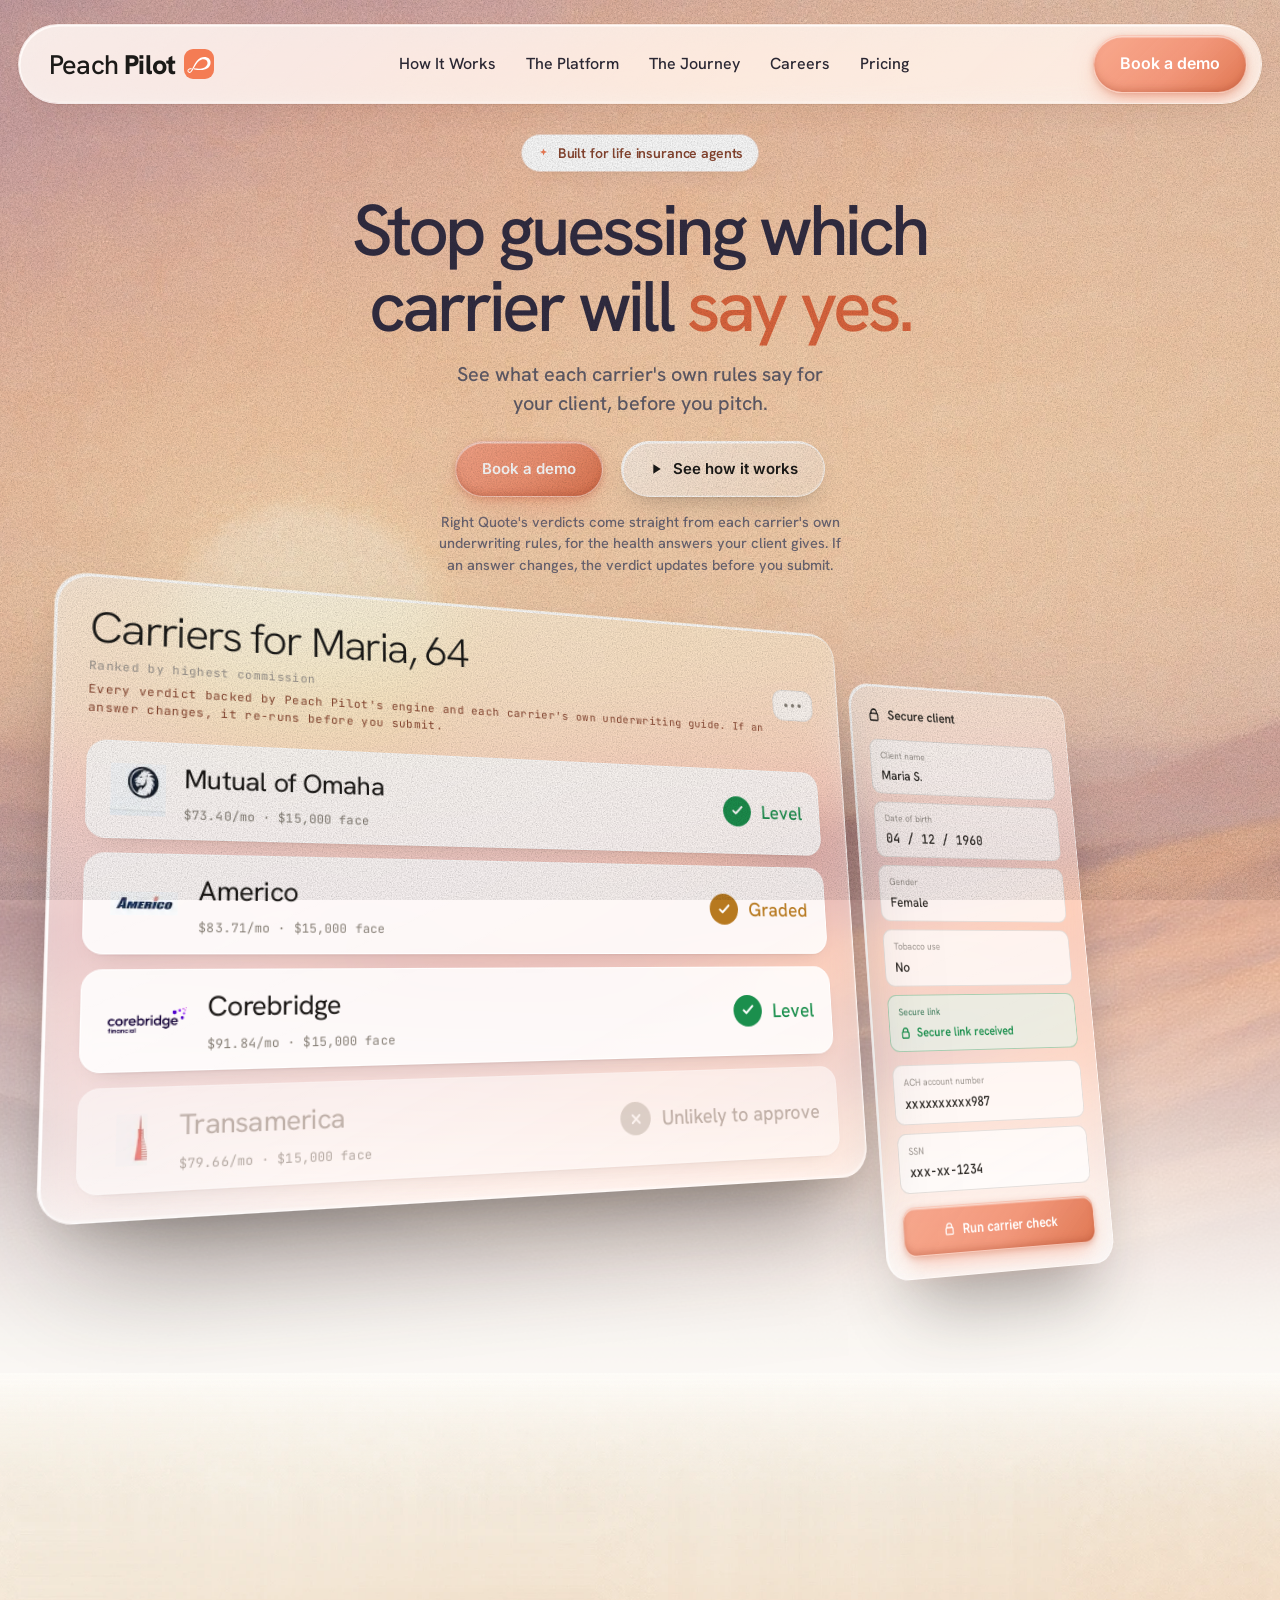
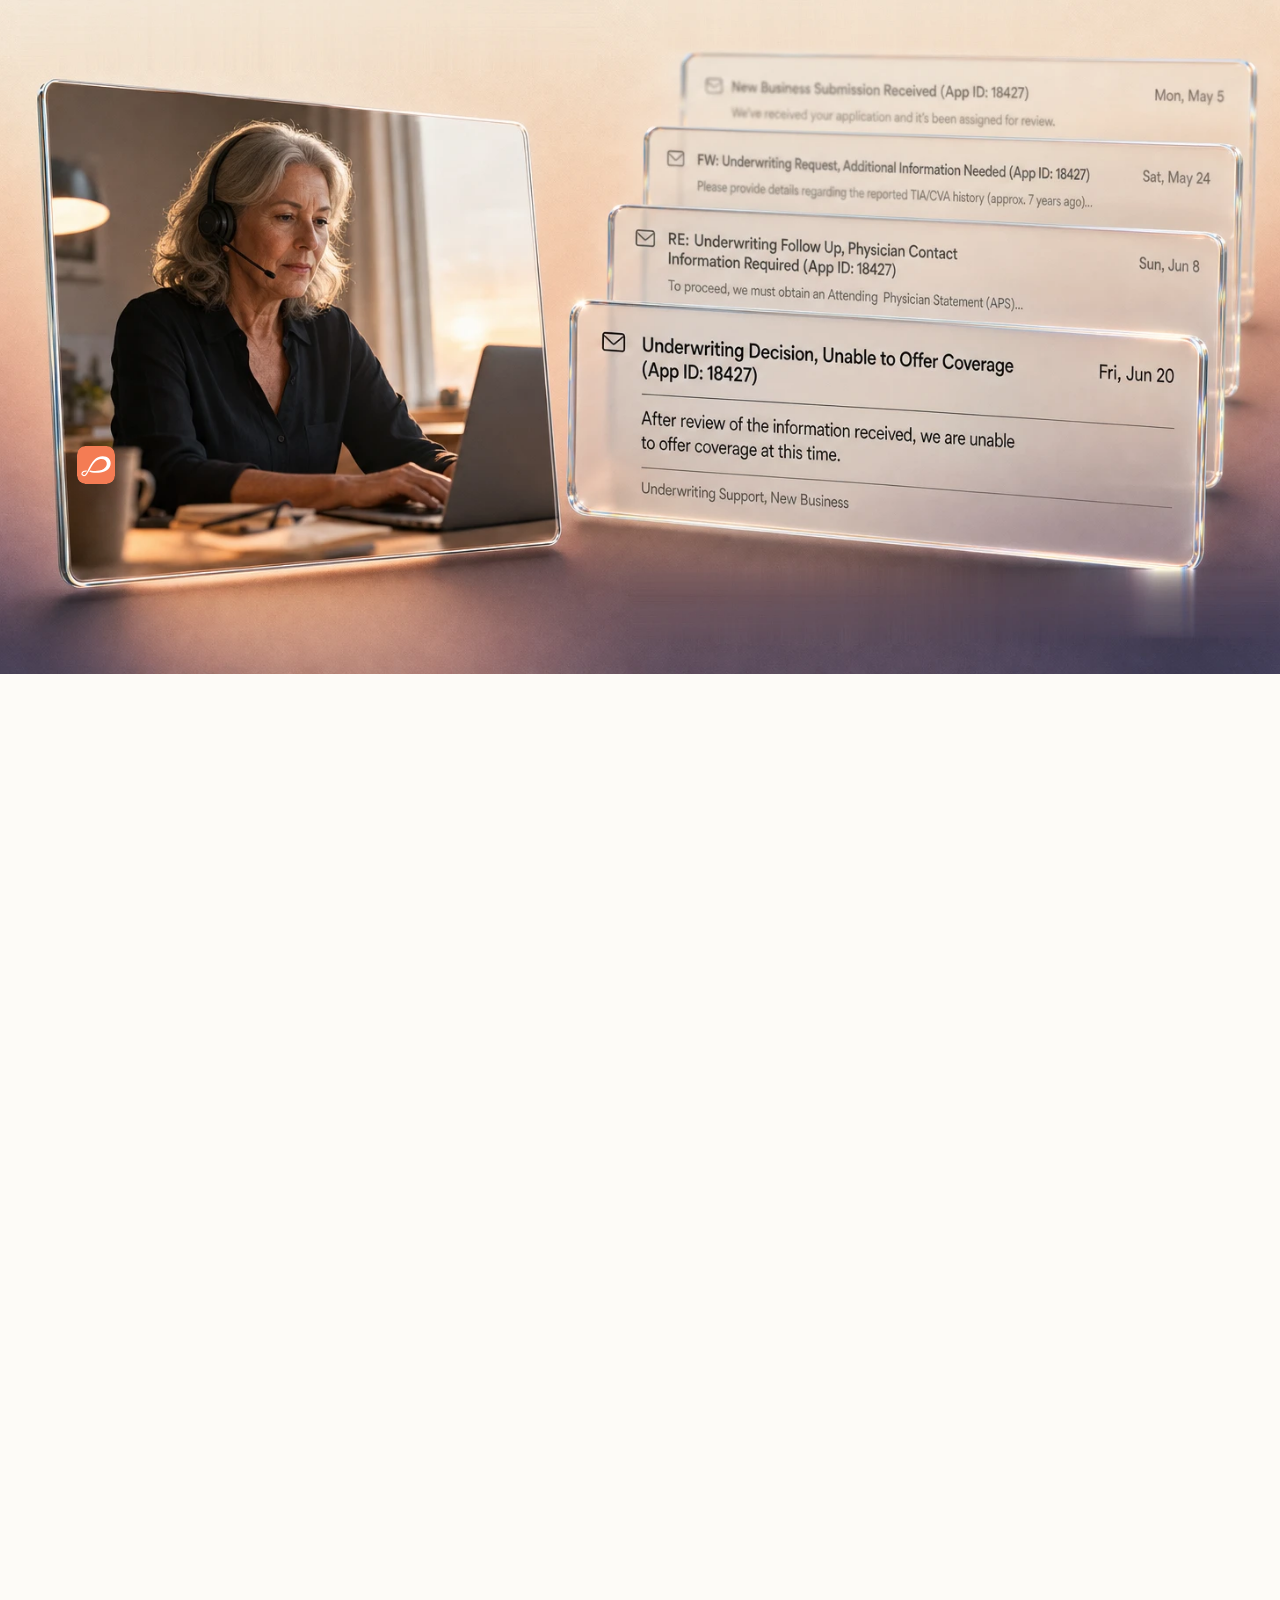
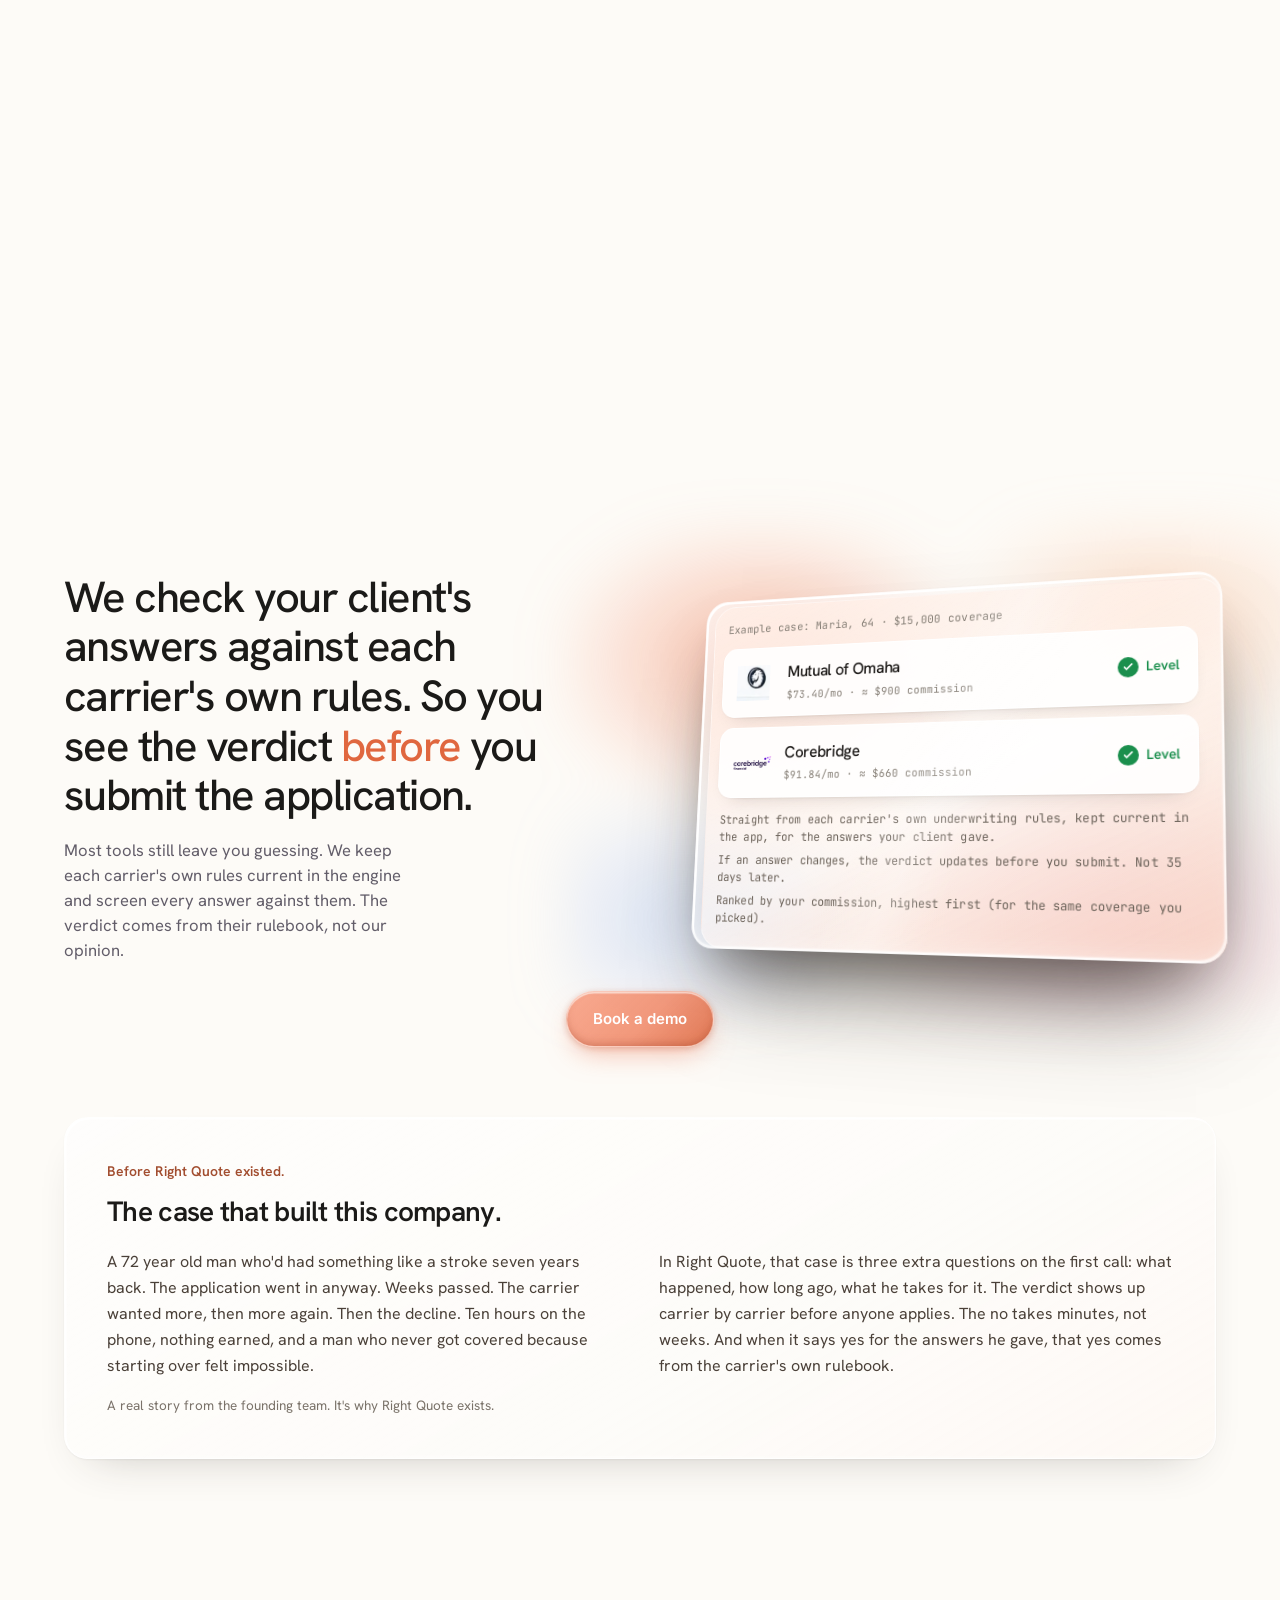
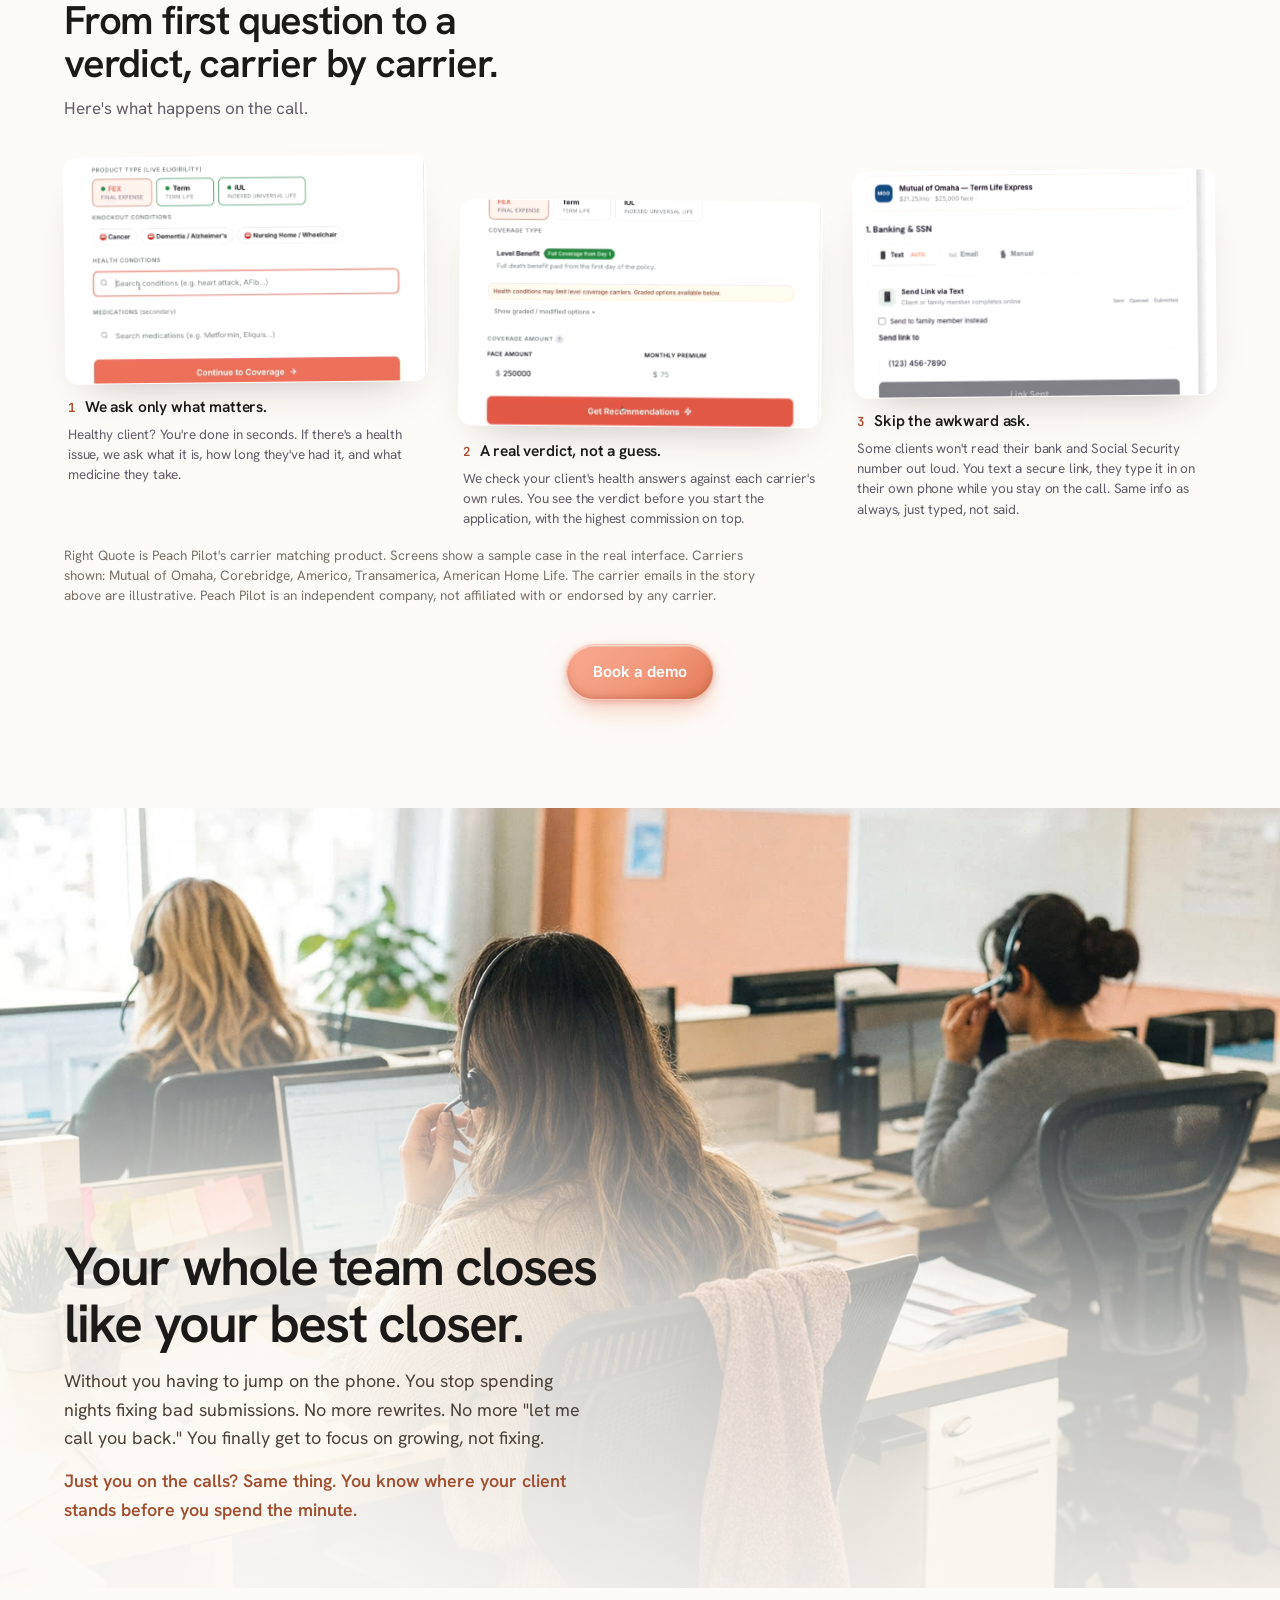
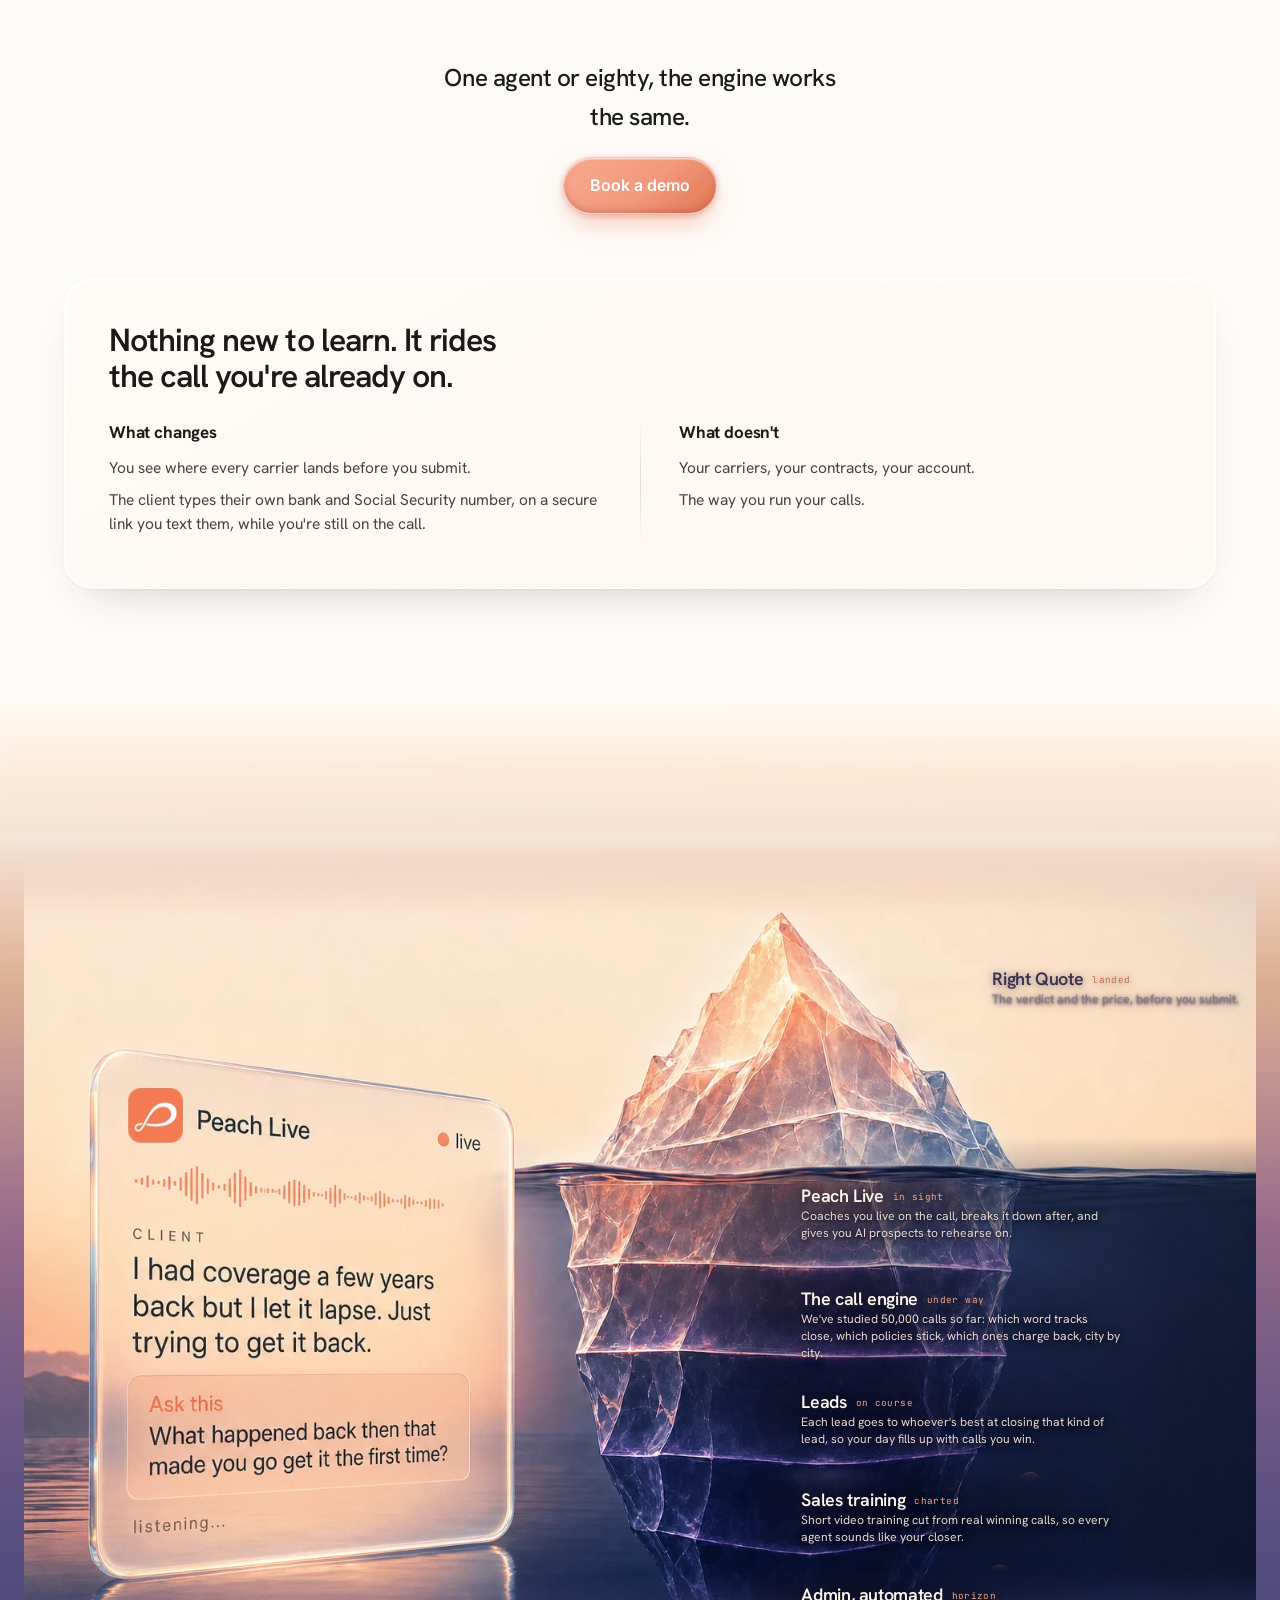
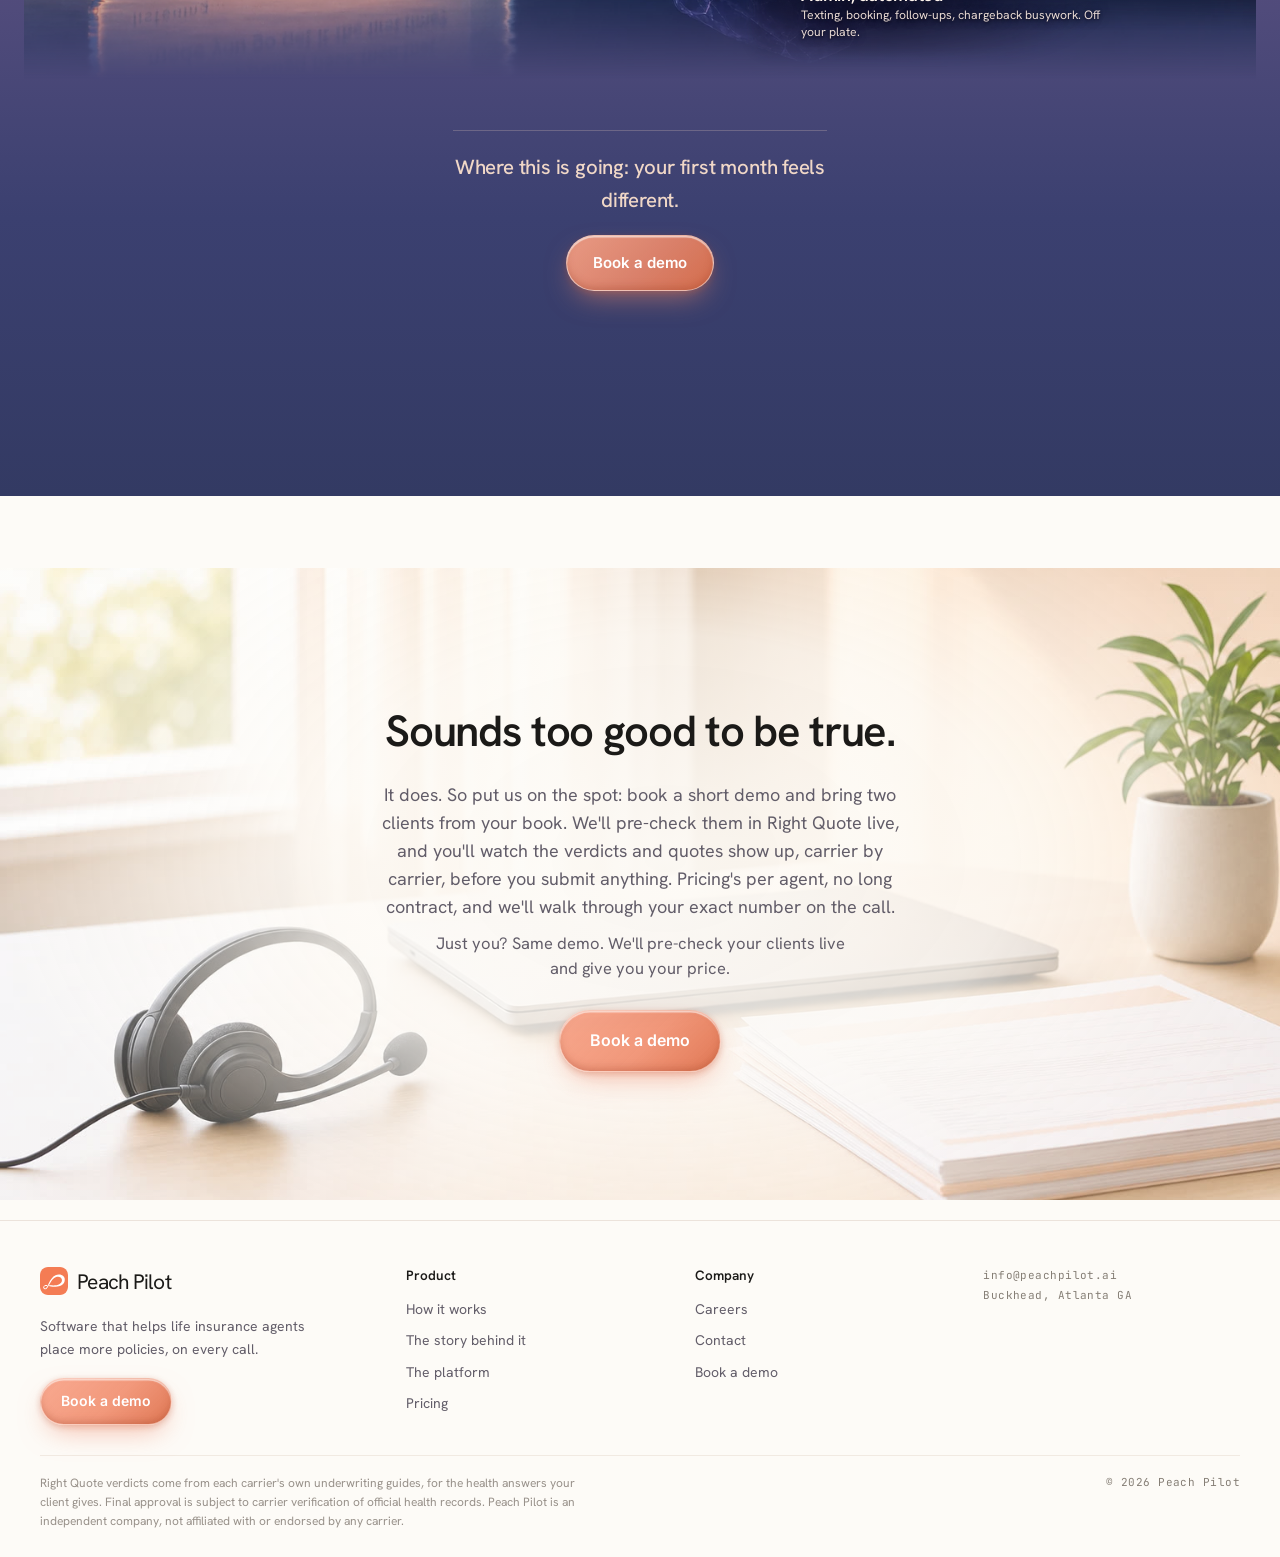
==== index.html @ 1e5b6ef4 "Peach Pilot landing page (current Astro rebuild build) for Mario review" ====
<!DOCTYPE html><html lang="en"><head><meta charset="utf-8"><meta name="viewport" content="width=device-width, initial-scale=1"><title>Peach Pilot — Stop guessing which carrier will say yes</title><meta name="description" content="Right Quote checks a client's health answers against each carrier's own underwriting rules, so agents see where they stand before they pitch. Built for final-expense agents."><link rel="canonical" href="https://peachpilot.ai/"><meta name="robots" content="index,follow"><meta property="og:type" content="website"><meta property="og:url" content="https://peachpilot.ai/"><meta property="og:title" content="Stop guessing which carrier will say yes."><meta property="og:description" content="See what each carrier's own rules say for your client, before you pitch."><meta property="og:image" content="https://peachpilot.ai/og.png"><meta name="twitter:card" content="summary_large_image"><link rel="icon" href="/favicon.svg"><link rel="apple-touch-icon" href="/favicon.svg"><link rel="preconnect" href="https://fonts.googleapis.com"><link rel="preconnect" href="https://fonts.gstatic.com" crossorigin><link href="https://fonts.googleapis.com/css2?family=Sora:wght@400;500;600;700;800&family=Inter:wght@400;500;600&family=Hanken+Grotesk:wght@400;500;600;700;800&family=JetBrains+Mono:wght@500;600&display=swap" rel="stylesheet"><script type="application/ld+json">{"@context":"https://schema.org","@graph":[{"@type":"Organization","name":"Peach Pilot","url":"https://peachpilot.ai/","logo":"https://peachpilot.ai/appicon.svg","address":{"@type":"PostalAddress","addressLocality":"Atlanta","addressRegion":"GA"}},{"@type":"WebSite","name":"Peach Pilot","url":"https://peachpilot.ai/"},{"@type":"SoftwareApplication","name":"Right Quote","applicationCategory":"BusinessApplication","operatingSystem":"Web","description":"Underwriting-aware quoting for life insurance agents."}]}</script><link rel="stylesheet" href="/_astro/Layout.Bxx2QyNI.css"><link rel="stylesheet" href="/_astro/rebuild.DeNZlUZ2.css"></head><body><svg width="0" height="0" style="position:absolute" aria-hidden="true" focusable="false"><filter id="ppliquid" x="-20%" y="-20%" width="140%" height="140%" color-interpolation-filters="sRGB"><feTurbulence type="fractalNoise" baseFrequency="0.009 0.013" numOctaves="2" seed="7" result="n"></feTurbulence><feGaussianBlur in="n" stdDeviation="1.1" result="ns"></feGaussianBlur><feDisplacementMap in="SourceGraphic" in2="ns" scale="13" xChannelSelector="R" yChannelSelector="G"></feDisplacementMap></filter></svg><div aria-hidden="true" style="position:fixed;inset:0;z-index:-3;background:linear-gradient(180deg,#fbeee3 0%,#fdfbf7 60%)"></div><div aria-hidden="true" style="position:absolute;top:0;left:0;right:0;height:1440px;z-index:-2;overflow:hidden;pointer-events:none;background-color:#f3d5c1;background-image:url('/hero-plate.jpg?v=2');background-size:cover;background-position:center 28%;background-repeat:no-repeat;-webkit-mask-image:linear-gradient(180deg,#000 0%,#000 52%,rgba(0,0,0,.92) 66%,rgba(0,0,0,.6) 80%,rgba(0,0,0,.25) 92%,transparent 100%);mask-image:linear-gradient(180deg,#000 0%,#000 52%,rgba(0,0,0,.92) 66%,rgba(0,0,0,.6) 80%,rgba(0,0,0,.25) 92%,transparent 100%)"><span style="position:absolute;left:0;right:0;bottom:0;height:620px;background:linear-gradient(180deg, rgba(253,251,247,0) 0%, rgba(253,251,247,.12) 26%, rgba(253,251,247,.34) 48%, rgba(253,251,247,.6) 68%, rgba(253,251,247,.85) 85%, #fdfbf7 100%)"></span></div><svg id="ppGrain" aria-hidden="true" focusable="false" style="position:fixed;inset:0;z-index:40;width:100%;height:100%;pointer-events:none;opacity:.6;mix-blend-mode:multiply"><filter id="ppgrainf" x="0" y="0" width="100%" height="100%"><feTurbulence type="fractalNoise" baseFrequency="0.8" numOctaves="2" stitchTiles="stitch" seed="4" result="n"></feTurbulence><feColorMatrix in="n" type="saturate" values="0"></feColorMatrix></filter><rect width="100%" height="100%" filter="url(#ppgrainf)"></rect></svg><nav class="pp-nav" aria-label="Primary" style="position:sticky;top:24px;z-index:60;margin:24px auto 0;max-width:1320px;padding:0 18px"><div style="display:grid;grid-template-columns:auto 1fr auto;gap:18px;align-items:center;height:80px;padding:0 14px 0 30px;border-radius:44px;background:linear-gradient(135deg, rgba(255,255,255,.42), rgba(255,255,255,.16) 55%, rgba(255,244,236,.26));backdrop-filter:blur(26px) saturate(1.5) brightness(1.04);-webkit-backdrop-filter:blur(26px) saturate(1.5);border:1px solid rgba(255,255,255,.65);box-shadow:inset 1.5px 1.5px 0 rgba(255,255,255,.95), inset -1px -2px 1px rgba(255,255,255,.25), inset 0 -10px 22px -16px rgba(255,255,255,.5), 0 0 0 1px rgba(120,72,46,.06), 0 1px 2px rgba(27,26,24,.04), 0 16px 34px -20px rgba(120,72,46,.18)"><a href="#top" aria-label="Peach Pilot home" style="display:inline-flex;align-items:center;gap:9px;justify-self:start"><span style="font-family:'Hanken Grotesk',sans-serif;font-size:27px;letter-spacing:-.03em;color:#1B1A18;line-height:1;white-space:nowrap"><span style="font-weight:500">Peach </span><span style="font-weight:800">Pilot</span></span><img src="/appicon.svg" alt="" aria-hidden="true" width="30" height="30" style="display:block;flex-shrink:0;border-radius:9px"></a><div style="display:flex;gap:30px;justify-self:center;flex-wrap:wrap;justify-content:center"><a class="pp-navlink" href="#works" style="font-size:16px;color:#2A2733;font-weight:500;white-space:nowrap">How It Works</a><a class="pp-navlink" href="#secure" style="font-size:16px;color:#2A2733;font-weight:500;white-space:nowrap">The Platform</a><a class="pp-navlink" href="#how" style="font-size:16px;color:#2A2733;font-weight:500;white-space:nowrap">The Journey</a><a class="pp-navlink" href="#demo" style="font-size:16px;color:#2A2733;font-weight:500;white-space:nowrap">Careers</a><a class="pp-navlink" href="#pricing" style="font-size:16px;color:#2A2733;font-weight:500;white-space:nowrap">Pricing</a></div><div style="justify-self:end"><a href="#demo" class="glass-btn glass-btn--peach" style="font-size:16px;white-space:nowrap">Book a demo</a></div></div></nav><main id="top"><section style="max-width:1200px;margin:0 auto;padding:30px 24px 30px"><div style="text-align:center;max-width:960px;margin:0 auto;position:relative;z-index:3"><span style="display:inline-flex;align-items:center;gap:8px;font-family:'Hanken Grotesk',sans-serif;font-size:14px;font-weight:600;letter-spacing:-.01em;color:#8A4630;background:#fff;border:1px solid #F3D9CB;padding:7px 15px;border-radius:999px;box-shadow:0 1px 2px rgba(27,26,24,.05), 0 10px 28px -16px rgba(27,26,24,.18)"><svg viewBox="0 0 24 24" width="13" height="13" fill="#F47C54"><path d="M12 3l1.8 4.6L18.5 9.4 13.8 11 12 15.6 10.2 11 5.5 9.4 10.2 7.6z"></path></svg>Built for life insurance agents</span><h1 style="font-family:'Hanken Grotesk',sans-serif;font-weight:500;font-size:clamp(44px,5.6vw,92px);letter-spacing:-.055em;line-height:1.06;margin:20px auto 0;max-width:900px;color:#322D42;text-wrap:balance">Stop guessing which carrier will <span style="color:#E0673F">say yes.</span></h1><p style="margin:16px auto 0;font-size:clamp(19px,1.55vw,23px);line-height:1.42;color:#625D69;font-weight:500;max-width:36ch">See what each carrier's own rules say for your client, before you pitch.</p><div style="display:flex;gap:18px;margin-top:24px;flex-wrap:wrap;justify-content:center"><a href="#demo" class="glass-btn glass-btn--peach">Book a demo</a><button type="button" id="ppHowBtn" class="glass-btn"><svg viewBox="0 0 24 24" width="16" height="16"><path d="M8 5v14l11-7z" fill="currentColor"></path></svg>See how it works</button></div><p style="margin:14px auto 0;font-size:14.5px;line-height:1.5;color:#6E6875;font-weight:500;max-width:52ch">Right Quote's verdicts come straight from each carrier's own underwriting rules, for the health answers your client gives. If an answer changes, the verdict updates before you submit.</p></div><div id="ppStage" style="position:relative;width:min(1120px,97vw);margin:28px auto 0;perspective:1250px;perspective-origin:38% 38%"><div id="ppTilt" style="position:relative;display:flex;align-items:flex-start;gap:26px;transform-style:preserve-3d;transform:rotateX(9deg) rotateY(17deg) rotate(-1.5deg);transform-origin:center center;will-change:transform"><div id="carriers" aria-label="Carrier results" style="position:relative;z-index:3;flex:1 1 640px;min-width:0;transform-style:preserve-3d;padding:30px 30px 22px;border-radius:30px;background:linear-gradient(155deg, rgba(255,255,255,.58), rgba(255,255,255,.3) 60%, rgba(255,247,242,.4));backdrop-filter:blur(24px) saturate(1.5) brightness(1.05);-webkit-backdrop-filter:blur(24px) saturate(1.5);border:1px solid rgba(255,255,255,.7);box-shadow:inset 2px 2px 0 rgba(255,255,255,.95), inset -1px -2px 1px rgba(255,255,255,.3), inset 0 -16px 30px -20px rgba(255,255,255,.6), 0 60px 100px -36px rgba(48,42,36,.5), 0 20px 44px -24px rgba(48,42,36,.3)"><div style="display:flex;align-items:center;justify-content:space-between;gap:12px;margin-bottom:20px"><div style="min-width:0"><span style="display:block;font-family:'Hanken Grotesk',sans-serif;font-weight:300;font-size:clamp(28px,3.2vw,42px);line-height:1;color:#1B1A18;letter-spacing:-.04em">Carriers for Maria, 64</span><span style="display:block;margin-top:7px;font-family:'JetBrains Mono',monospace;font-size:11px;letter-spacing:.03em;color:#9b948e">Ranked by highest commission</span><span style="display:block;margin-top:4px;font-family:'JetBrains Mono',monospace;font-size:11px;letter-spacing:.03em;color:#8A4630">Every verdict backed by Peach Pilot's engine and each carrier's own underwriting guide. If an answer changes, it re-runs before you submit.</span></div><div style="position:relative;flex-shrink:0"><button type="button" id="ppDotBtn" aria-label="See it in action" style="display:inline-flex;align-items:center;justify-content:center;gap:4px;width:48px;height:34px;border-radius:12px;cursor:pointer;background:rgba(255,255,255,.8);border:1px solid rgba(224,218,214,.85);color:#857E75"><span style="width:4px;height:4px;border-radius:50%;background:currentColor"></span><span style="width:4px;height:4px;border-radius:50%;background:currentColor"></span><span style="width:4px;height:4px;border-radius:50%;background:currentColor"></span></button><div id="ppTip" role="tooltip" style="position:absolute;bottom:calc(100% + 12px);right:0;z-index:20;white-space:nowrap;font-size:12.5px;font-weight:600;color:#fff;background:#1B1A18;padding:8px 12px;border-radius:9px;box-shadow:0 10px 22px -8px rgba(27,26,24,.5);transition:opacity .16s ease, transform .16s ease;pointer-events:none;opacity:0;transform:translateY(5px)"><span style="display:inline-flex;align-items:center;gap:7px"><svg viewBox="0 0 24 24" width="13" height="13" fill="#F79068"><path d="M8 5v14l11-7z"></path></svg>See it in action</span><span style="position:absolute;top:100%;right:18px;width:9px;height:9px;background:#1B1A18;transform:translateY(-50%) rotate(45deg)"></span></div></div></div><div style="display:flex;flex-direction:column;gap:13px;transform-style:preserve-3d"><div style="display:grid;grid-template-columns:auto 1fr auto;align-items:center;gap:16px;padding:13px 20px;min-height:78px;border-radius:18px;background:rgba(255,255,255,.86);border:1px solid rgba(255,255,255,.9);box-shadow:0 1px 2px rgba(32,28,24,.05), 0 10px 24px -18px rgba(32,28,24,.3);opacity:1"><span style="width:48px;height:48px;display:flex;align-items:center;justify-content:center;flex-shrink:0"><img src="moo-logo.png" alt="Mutual of Omaha" width="48" height="48" style="display:block;width:48px;height:48px;object-fit:contain"></span><div style="min-width:0"><span style="display:block;font-family:'Hanken Grotesk',sans-serif;font-weight:400;font-size:clamp(18px,2vw,25px);letter-spacing:-.03em;color:#1a1715;white-space:nowrap;overflow:hidden;text-overflow:ellipsis">Mutual of Omaha</span><span style="display:block;margin-top:4px;font-family:'JetBrains Mono',monospace;font-size:11.5px;color:#857E75;letter-spacing:.01em">$73.40/mo &middot; $15,000 face</span></div><span style="display:inline-flex;align-items:center;gap:12px;font-weight:500;font-size:clamp(15px,1.6vw,20px);white-space:nowrap;color:#1B8F4D"><span style="width:32px;height:32px;border-radius:50%;display:inline-flex;align-items:center;justify-content:center;flex-shrink:0;background:#1B8F4D"><svg viewBox="0 0 24 24" width="17" height="17" fill="none" stroke="#fff" stroke-width="3" stroke-linecap="round" stroke-linejoin="round"><path d="M5 12l4 4 10-10"></path></svg></span>Level</span></div><div style="display:grid;grid-template-columns:auto 1fr auto;align-items:center;gap:16px;padding:13px 20px;min-height:78px;border-radius:18px;background:rgba(255,255,255,.86);border:1px solid rgba(255,255,255,.9);box-shadow:0 1px 2px rgba(32,28,24,.05), 0 10px 24px -18px rgba(32,28,24,.3);opacity:1"><span style="display:flex;align-items:center;justify-content:center;flex-shrink:0;min-width:48px;padding:0 2px"><img src="americo-logo.png" alt="Americo" style="display:block;height:21px;width:auto"></span><div style="min-width:0"><span style="display:block;font-family:'Hanken Grotesk',sans-serif;font-weight:400;font-size:clamp(18px,2vw,25px);letter-spacing:-.03em;color:#1a1715;white-space:nowrap;overflow:hidden;text-overflow:ellipsis">Americo</span><span style="display:block;margin-top:4px;font-family:'JetBrains Mono',monospace;font-size:11.5px;color:#857E75;letter-spacing:.01em">$83.71/mo &middot; $15,000 face</span></div><span style="display:inline-flex;align-items:center;gap:12px;font-weight:500;font-size:clamp(15px,1.6vw,20px);white-space:nowrap;color:#B7791F"><span style="width:32px;height:32px;border-radius:50%;display:inline-flex;align-items:center;justify-content:center;flex-shrink:0;background:#B7791F"><svg viewBox="0 0 24 24" width="17" height="17" fill="none" stroke="#fff" stroke-width="3" stroke-linecap="round" stroke-linejoin="round"><path d="M5 12l4 4 10-10"></path></svg></span>Graded</span></div><div style="display:grid;grid-template-columns:auto 1fr auto;align-items:center;gap:16px;padding:13px 20px;min-height:78px;border-radius:18px;background:rgba(255,255,255,.86);border:1px solid rgba(255,255,255,.9);box-shadow:0 1px 2px rgba(32,28,24,.05), 0 10px 24px -18px rgba(32,28,24,.3);opacity:1"><span style="display:flex;align-items:center;justify-content:center;flex-shrink:0;min-width:48px;padding:0 2px"><img src="corebridge-logo.png" alt="Corebridge" style="display:block;height:22px;width:auto"></span><div style="min-width:0"><span style="display:block;font-family:'Hanken Grotesk',sans-serif;font-weight:400;font-size:clamp(18px,2vw,25px);letter-spacing:-.03em;color:#1a1715;white-space:nowrap;overflow:hidden;text-overflow:ellipsis">Corebridge</span><span style="display:block;margin-top:4px;font-family:'JetBrains Mono',monospace;font-size:11.5px;color:#857E75;letter-spacing:.01em">$91.84/mo &middot; $15,000 face</span></div><span style="display:inline-flex;align-items:center;gap:12px;font-weight:500;font-size:clamp(15px,1.6vw,20px);white-space:nowrap;color:#1B8F4D"><span style="width:32px;height:32px;border-radius:50%;display:inline-flex;align-items:center;justify-content:center;flex-shrink:0;background:#1B8F4D"><svg viewBox="0 0 24 24" width="17" height="17" fill="none" stroke="#fff" stroke-width="3" stroke-linecap="round" stroke-linejoin="round"><path d="M5 12l4 4 10-10"></path></svg></span>Level</span></div><div style="display:grid;grid-template-columns:auto 1fr auto;align-items:center;gap:16px;padding:13px 20px;min-height:78px;border-radius:18px;background:rgba(255,255,255,.86);border:1px solid rgba(255,255,255,.9);box-shadow:0 1px 2px rgba(32,28,24,.05), 0 10px 24px -18px rgba(32,28,24,.3);opacity:.6"><span style="width:48px;height:48px;display:flex;align-items:center;justify-content:center;flex-shrink:0"><img src="transamerica-logo.png" alt="Transamerica" style="display:block;height:44px;width:auto"></span><div style="min-width:0"><span style="display:block;font-family:'Hanken Grotesk',sans-serif;font-weight:400;font-size:clamp(18px,2vw,25px);letter-spacing:-.03em;color:#9A8F86;white-space:nowrap;overflow:hidden;text-overflow:ellipsis">Transamerica</span><span style="display:block;margin-top:4px;font-family:'JetBrains Mono',monospace;font-size:11.5px;color:#857E75;letter-spacing:.01em">$79.66/mo &middot; $15,000 face</span></div><span style="display:inline-flex;align-items:center;gap:12px;font-weight:500;font-size:clamp(15px,1.6vw,20px);white-space:nowrap;color:#9A8F86"><span style="width:32px;height:32px;border-radius:50%;display:inline-flex;align-items:center;justify-content:center;flex-shrink:0;background:#C9C2B9"><svg viewBox="0 0 24 24" width="15" height="15" fill="none" stroke="#fff" stroke-width="3" stroke-linecap="round"><path d="M6 6l12 12M18 6L6 18"></path></svg></span>Unlikely to approve</span></div></div></div><div aria-label="Secure client" style="position:relative;z-index:2;flex:0 0 290px;width:290px;margin-top:46px;transform-style:preserve-3d;transform:translateZ(-18px);padding:22px;border-radius:26px;background:linear-gradient(160deg, rgba(255,255,255,.56), rgba(255,255,255,.3) 70%, rgba(247,250,255,.42));backdrop-filter:blur(22px) saturate(1.45) brightness(1.05);-webkit-backdrop-filter:blur(22px) saturate(1.45);border:1px solid rgba(255,255,255,.7);box-shadow:inset 2px 2px 0 rgba(255,255,255,.95), inset 0 -14px 26px -18px rgba(255,255,255,.55), 0 50px 84px -34px rgba(48,42,36,.46)"><div style="display:flex;align-items:center;gap:9px;margin-bottom:16px;color:#34302B;font-size:15px;font-weight:600"><svg viewBox="0 0 24 24" width="17" height="17" fill="none" stroke="#1B1A18" stroke-width="2.2" stroke-linecap="round" stroke-linejoin="round"><path d="M7 10V8a5 5 0 0 1 10 0v2"></path><rect x="5" y="10" width="14" height="11" rx="2"></rect></svg>Secure client</div><div style="padding:9px 12px;margin-bottom:9px;border-radius:11px;background:rgba(255,255,255,.74);border:1px solid rgba(224,218,214,.85)"><small style="display:block;color:#9b948e;font-size:10.5px">Client name</small><span style="display:block;color:#2a2622;font-size:14.5px;font-weight:500;margin-top:2px">Maria S.</span></div><div style="padding:9px 12px;margin-bottom:9px;border-radius:11px;background:rgba(255,255,255,.74);border:1px solid rgba(224,218,214,.85)"><small style="display:block;color:#9b948e;font-size:10.5px">Date of birth</small><span style="display:block;color:#2a2622;font-size:14.5px;font-weight:500;margin-top:2px;font-family:'JetBrains Mono',monospace">04 / 12 / 1960</span></div><div style="position:relative;padding:9px 12px;margin-bottom:9px;border-radius:11px;background:rgba(255,255,255,.74);border:1px solid rgba(224,218,214,.85)"><small style="display:block;color:#9b948e;font-size:10.5px">Gender</small><span style="display:block;color:#2a2622;font-size:14.5px;font-weight:500;margin-top:2px">Female</span></div><div style="position:relative;padding:9px 12px;margin-bottom:9px;border-radius:11px;background:rgba(255,255,255,.74);border:1px solid rgba(224,218,214,.85)"><small style="display:block;color:#9b948e;font-size:10.5px">Tobacco use</small><span style="display:block;color:#2a2622;font-size:14.5px;font-weight:500;margin-top:2px">No</span></div><div style="position:relative;padding:9px 12px;margin-bottom:14px;border-radius:11px;background:rgba(231,245,236,.7);border:1px solid rgba(27,143,77,.32)"><small style="display:block;color:#3C7A5A;font-size:10.5px">Secure link</small><span style="display:flex;align-items:center;gap:7px;color:#1B8F4D;font-size:13.5px;font-weight:600;margin-top:3px"><svg viewBox="0 0 24 24" width="14" height="14" fill="none" stroke="#1B8F4D" stroke-width="2.4" stroke-linecap="round" stroke-linejoin="round"><path d="M7 10V8a5 5 0 0 1 10 0v2"></path><rect x="5" y="10" width="14" height="11" rx="2"></rect></svg>Secure link received</span></div><div style="position:relative;padding:9px 12px;margin-bottom:9px;border-radius:11px;background:rgba(255,255,255,.74);border:1px solid rgba(224,218,214,.85)"><small style="display:block;color:#9b948e;font-size:10.5px">ACH account number</small><span style="display:block;color:#2a2622;font-size:14px;font-weight:500;margin-top:3px;font-family:'JetBrains Mono',monospace;letter-spacing:.02em">xxxxxxxxxx987</span></div><div style="position:relative;padding:9px 12px;margin-bottom:14px;border-radius:11px;background:rgba(255,255,255,.74);border:1px solid rgba(224,218,214,.85)"><small style="display:block;color:#9b948e;font-size:10.5px">SSN</small><span style="display:block;color:#2a2622;font-size:14px;font-weight:500;margin-top:3px;font-family:'JetBrains Mono',monospace;letter-spacing:.02em">xxx-xx-1234</span></div><button type="button" id="ppRunBtn" class="glass-btn glass-btn--peach" style="width:100%;justify-content:center;font-size:14px;padding:13px 16px;border-radius:14px"><svg viewBox="0 0 24 24" width="15" height="15" fill="none" stroke="#fff" stroke-width="2.2" stroke-linecap="round" stroke-linejoin="round"><path d="M7 10V8a5 5 0 0 1 10 0v2"></path><rect x="5" y="10" width="14" height="11" rx="2"></rect></svg>Run carrier check</button></div></div></div></section><section id="how" class="pp-scenefull pp-thread-row"><div class="pp-scenepin"><div class="pp-scenestick"><img class="pp-sc-img" src="/pain-scene-full.webp?v=5" alt="" aria-hidden="true" width="1536" height="1024" loading="lazy"><h2 class="pp-sc-head"><span class="pp-sc-l">You did<br>everything right.</span><span class="pp-sc-r">The carrier<br>still said no.</span></h2><div class="pp-sc-band"><img class="pp-sc-mark" src="/appicon.svg" alt="" aria-hidden="true" width="44" height="44"><p class="pp-sc-relief">With Right Quote, you see every carrier&rsquo;s verdict before you submit.</p></div><p class="pp-sc-fine">Checked against each carrier's official underwriting guide, for the answers your client gives. Final approval is subject to carrier verification of official health records.</p></div></div><div class="pp-srtext"><p>A carrier email thread: New Business Submission Received (App ID: 18427), Mon, May 5. We've received your application and it's been assigned for review. FW: Underwriting Request, Additional Information Needed, Sat, May 24: please provide details regarding the reported TIA/CVA history (approx. 7 years ago). RE: Underwriting Follow Up, Physician Contact Information Required, Sun, Jun 8: to proceed, we must obtain an Attending Physician Statement (APS). Underwriting Decision, Unable to Offer Coverage, Fri, Jun 20: after review of the information received, we are unable to offer coverage at this time. Underwriting Support, New Business.</p></div></section><section id="wedge" style="max-width:1200px;margin:0 auto;padding:clamp(36px,4.5vw,68px) 24px clamp(70px,9vw,130px)"><div style="display:grid;grid-template-columns:repeat(auto-fit,minmax(320px,1fr));gap:clamp(32px,5vw,70px);align-items:center"><div><p style="font-family:'Hanken Grotesk',sans-serif;font-weight:500;font-size:clamp(26px,3.4vw,44px);color:#1B1A18;letter-spacing:-.035em;line-height:1.14;text-wrap:balance;max-width:24ch">We check your client's answers against each carrier's own rules. So you see the verdict <em style="font-style:normal;color:#E0673F">before</em> you submit the application.</p><p style="color:#625D69;font-size:clamp(16px,1.3vw,19px);margin-top:18px;line-height:1.5;max-width:38ch">Most tools still leave you guessing. We keep each carrier's own rules current in the engine and screen every answer against them. The verdict comes from their rulebook, not our opinion.</p></div><div id="ppWedgeStage" style="position:relative;perspective:1100px"><div aria-hidden="true" style="position:absolute;inset:-14% -20%;z-index:0;pointer-events:none;filter:blur(28px);background:radial-gradient(42% 46% at 26% 28%, rgba(244,124,84,.5), rgba(244,124,84,0) 70%),radial-gradient(38% 42% at 78% 20%, rgba(255,196,160,.55), rgba(255,196,160,0) 70%),radial-gradient(46% 50% at 72% 84%, rgba(233,150,180,.38), rgba(233,150,180,0) 72%),radial-gradient(36% 40% at 16% 82%, rgba(150,180,240,.34), rgba(150,180,240,0) 72%)"></div><div id="ppVerdictTilt" style="position:relative;z-index:1;transform-style:preserve-3d;transform:rotateX(8deg) rotateY(-16deg) rotate(1.2deg);will-change:transform"><div aria-hidden="true" style="position:absolute;inset:0;border-radius:24px;transform:translateZ(-20px);background:linear-gradient(155deg,rgba(255,216,196,.72),rgba(255,238,228,.42) 55%,rgba(240,152,118,.55));border:1px solid rgba(255,255,255,.45);box-shadow:0 46px 80px -30px rgba(48,42,36,.5);pointer-events:none"></div><div class="pp-verdict pp-glass pp-glass--deep"><div class="pp-verdict-case">Example case: Maria, 64 &middot; $15,000 coverage</div><div class="pp-verdict-row"><img src="/moo-logo.png" alt="Mutual of Omaha" width="38" height="38" style="object-fit:contain"><div><strong>Mutual of Omaha</strong><small>$73.40/mo &middot; &asymp; $900 commission</small></div><span class="pp-stamp">Level</span></div><div class="pp-verdict-row"><img src="/corebridge-logo.png" alt="Corebridge" width="38" height="14" style="object-fit:contain;height:14px;width:auto"><div><strong>Corebridge</strong><small>$91.84/mo &middot; &asymp; $660 commission</small></div><span class="pp-stamp">Level</span></div><div class="pp-verdict-meta"><span>Straight from each carrier's own underwriting rules, kept current in the app, for the answers your client gave.</span><span>If an answer changes, the verdict updates before you submit. Not 35 days later.</span><span>Ranked by your commission, highest first (for the same coverage you picked).</span></div></div></div></div></div><div style="text-align:center;margin-top:clamp(18px,2.2vw,30px)"><a class="glass-btn glass-btn--peach" href="#demo">Book a demo</a></div><div class="pp-realcase pp-glass" style="margin-top:clamp(44px,5.5vw,72px);border-radius:24px;padding:clamp(26px,3.4vw,42px)"><p style="margin:0 0 6px;font-size:14px;font-weight:600;color:#A24E30">Before Right Quote existed.</p><h3 style="font-family:'Hanken Grotesk',sans-serif;font-weight:600;font-size:clamp(20px,2.2vw,28px);color:#1B1A18;letter-spacing:-.025em;margin:0">The case that built this company.</h3><div style="display:grid;grid-template-columns:repeat(auto-fit,minmax(300px,1fr));gap:clamp(20px,3vw,44px);margin-top:16px"><p style="color:#4A4038;font-size:16px;line-height:1.62;margin:0">A 72 year old man who'd had something like a stroke seven years back. The application went in anyway. Weeks passed. The carrier wanted more, then more again. Then the decline. Ten hours on the phone, nothing earned, and a man who never got covered because starting over felt impossible.</p><p style="color:#4A4038;font-size:16px;line-height:1.62;margin:0">In Right Quote, that case is three extra questions on the first call: what happened, how long ago, what he takes for it. The verdict shows up carrier by carrier before anyone applies. The no takes minutes, not weeks. And when it says yes for the answers he gave, that yes comes from the carrier's own rulebook.</p></div><p style="margin:16px 0 0;font-size:13.5px;color:#7A7269">A real story from the founding team. It's why Right Quote exists.</p></div></section><section id="works" style="max-width:1200px;margin:0 auto;padding:24px 24px 8px"><h2 style="font-family:'Hanken Grotesk',sans-serif;font-weight:600;font-size:clamp(26px,3.2vw,40px);color:#1B1A18;letter-spacing:-.03em;line-height:1.08;max-width:22ch;text-wrap:balance">From first question to a verdict, carrier by carrier.</h2><p style="color:#625D69;font-size:17px;margin-top:10px">Here's what happens on the call.</p><div class="pp-strip"><figure class="pp-frame"><div class="pp-frame-media"><video src="/health-screening-loop.mp4" poster="/health-screening-poster.jpg" muted loop playsinline preload="metadata"></video></div><figcaption><span class="pp-frame-n">1</span>We ask only what matters.<small>Healthy client? You're done in seconds. If there's a health issue, we ask what it is, how long they've had it, and what medicine they take.</small></figcaption></figure><figure class="pp-frame"><div class="pp-frame-media"><video src="/carrier-matching-loop.mp4" poster="/carrier-matching-poster.jpg" muted loop playsinline preload="metadata"></video></div><figcaption><span class="pp-frame-n">2</span>A real verdict, not a guess.<small>We check your client's health answers against each carrier's own rules. You see the verdict before you start the application, with the highest commission on top.</small></figcaption></figure><figure class="pp-frame"><div class="pp-frame-media"><video src="/secure-loop.mp4" poster="/secure-poster.jpg" muted loop playsinline preload="metadata"></video></div><figcaption><span class="pp-frame-n">3</span>Skip the awkward ask.<small>Some clients won't read their bank and Social Security number out loud. You text a secure link, they type it in on their own phone while you stay on the call. Same info as always, just typed, not said.</small></figcaption></figure></div><p style="margin-top:16px;font-family:'Hanken Grotesk',sans-serif;font-size:13.5px;line-height:1.5;color:#7A7269;max-width:88ch">Right Quote is Peach Pilot's carrier matching product. Screens show a sample case in the real interface. Carriers shown: Mutual of Omaha, Corebridge, Americo, Transamerica, American Home Life. The carrier emails in the story above are illustrative. Peach Pilot is an independent company, not affiliated with or endorsed by any carrier.</p><div style="text-align:center;margin:clamp(26px,3vw,40px) 0 24px"><a class="glass-btn glass-btn--peach" href="#demo">Book a demo</a></div></section><section id="secure" class="pp-outcome" aria-label="The outcome"><img src="/outcome-bullpen-doc.jpg" alt="Agents on headsets working calls in a bright office" loading="lazy" width="1536" height="1024"><div class="pp-outcome-copy"><h2>Your whole team closes like your best closer.</h2><p>Without you having to jump on the phone. You stop spending nights fixing bad submissions. No more rewrites. No more "let me call you back." You finally get to focus on growing, not fixing.</p><p class="pp-outcome-solo">Just you on the calls? Same thing. You know where your client stands before you spend the minute.</p></div></section><section aria-label="Book a demo" style="max-width:1200px;margin:0 auto;padding:clamp(44px,5.5vw,72px) 24px 0;text-align:center"><p style="font-family:'Hanken Grotesk',sans-serif;font-weight:500;font-size:clamp(19px,1.9vw,26px);color:#1B1A18;letter-spacing:-.02em;max-width:30ch;margin:0 auto">One agent or eighty, the engine works the same.</p><div style="display:flex;justify-content:center;margin-top:20px"><a href="mailto:info@peachpilot.ai?subject=Right%20Quote%20demo" class="glass-btn glass-btn--peach" style="font-size:16px;padding:15px 26px">Book a demo</a></div></section><section id="objection" style="max-width:1200px;margin:0 auto;padding:clamp(40px,5vw,72px) 24px"><div class="pp-pill pp-glass"><h2 style="font-family:'Hanken Grotesk',sans-serif;font-weight:600;font-size:clamp(22px,2.6vw,32px);color:#1B1A18;letter-spacing:-.03em;line-height:1.12;max-width:24ch">Nothing new to learn. It rides the call you're already on.</h2><div class="pp-pill-cols"><div><h3>What changes</h3><p>You see where every carrier lands before you submit.</p><p>The client types their own bank and Social Security number, on a secure link you text them, while you're still on the call.</p></div><span class="pp-pill-divider" aria-hidden="true"></span><div><h3>What doesn't</h3><p>Your carriers, your contracts, your account.</p><p>The way you run your calls.</p></div></div></div></section><section id="live" class="pp-descent" aria-label="Where this is going"><div class="pp-descent-sky" aria-hidden="true"></div><div class="pp-descent-rays" aria-hidden="true"></div><div class="pp-berg pp-thread-row"><img class="pp-berg-img" src="/iceberg-plate.webp" alt="" aria-hidden="true" width="1536" height="1024" loading="lazy"><div class="pp-berg-scrim" aria-hidden="true"></div><span class="pp-berg-wl-rule" aria-hidden="true"></span><span class="pp-berg-today" aria-hidden="true">live today ↑</span><span class="pp-berg-waterline" aria-hidden="true">↓ the vision, in build order</span><div class="pp-berg-copy"><h2>Right Quote is the tip.</h2><p>The part you can see today. The rest is being built underneath it, in this order.</p></div><ol class="pp-berg-labels"><li style="--i:0;left:76%;top:13.5%" class="pp-berg-air pp-berg-li"><span class="pp-berg-n">1</span><span class="pp-berg-t"><strong>Right Quote<em>landed</em></strong><small>The verdict and the price, before you submit.</small></span></li><li style="--i:1;left:60.5%;top:40%" class="pp-berg-li"><span class="pp-berg-n">2</span><span class="pp-berg-t"><strong>Peach Live<em>in sight</em></strong><small>Coaches you live on the call, breaks it down after, and gives you AI prospects to rehearse on.</small></span></li><li style="--i:2;left:60.5%;top:52.5%" class="pp-berg-li"><span class="pp-berg-n">3</span><span class="pp-berg-t"><strong>The call engine<em>under way</em></strong><small>We've studied 50,000 calls so far: which word tracks close, which policies stick, which ones charge back, city by city.</small></span></li><li style="--i:3;left:60.5%;top:65%" class="pp-berg-li"><span class="pp-berg-n">4</span><span class="pp-berg-t"><strong>Leads<em>on course</em></strong><small>Each lead goes to whoever's best at closing that kind of lead, so your day fills up with calls you win.</small></span></li><li style="--i:4;left:60.5%;top:77%" class="pp-berg-li"><span class="pp-berg-n">5</span><span class="pp-berg-t"><strong>Sales training<em>charted</em></strong><small>Short video training cut from real winning calls, so every agent sounds like your closer.</small></span></li><li style="--i:5;left:60.5%;top:88.5%" class="pp-berg-li"><span class="pp-berg-n">6</span><span class="pp-berg-t"><strong>Admin, automated<em>horizon</em></strong><small>Texting, booking, follow-ups, chargeback busywork. Off your plate.</small></span></li></ol><p class="pp-srtext">Peach Live, live call coaching. Client: I had coverage a few years back but I let it lapse. Just trying to get it back. Ask this: What happened back then that made you go get it the first time? Listening.</p></div><div style="max-width:1200px;margin:clamp(4px,1vw,20px) auto 0;padding:0 24px clamp(56px,7vw,110px);text-align:center"><p class="pp-vision" style="margin:0 auto">Where this is going: your first month feels different.</p><a class="glass-btn glass-btn--peach" href="#demo" style="margin-top:18px">Book a demo</a></div></section><section id="demo" class="pp-close"><div style="position:relative;z-index:2;max-width:1200px;margin:0 auto;padding:clamp(80px,10vw,140px) 24px;text-align:center"><h2 id="pricing" style="font-family:'Hanken Grotesk',sans-serif;font-weight:600;font-size:clamp(28px,3.4vw,44px);color:#1B1A18;letter-spacing:-.03em">Sounds too good to be true.</h2><p style="color:#625D69;font-size:18px;max-width:52ch;margin:16px auto 0;line-height:1.55">It does. So put us on the spot: book a short demo and bring two clients from your book. We'll pre-check them in Right Quote live, and you'll watch the verdicts and quotes show up, carrier by carrier, before you submit anything. Pricing's per agent, no long contract, and we'll walk through your exact number on the call.</p><p style="color:#625D69;font-size:16.5px;max-width:46ch;margin:10px auto 0;line-height:1.55">Just you? Same demo. We'll pre-check your clients live and give you your price.</p><div style="display:flex;justify-content:center;margin-top:28px"><a href="mailto:info@peachpilot.ai?subject=Right%20Quote%20demo" class="glass-btn glass-btn--peach" style="font-size:16px;padding:17px 30px">Book a demo</a></div></div><img src="/still-desk-minimal.jpg" alt="" aria-hidden="true" loading="lazy" width="1536" height="1024" style="position:absolute;inset:0;width:100%;height:100%;object-fit:cover;object-position:left center;z-index:0;opacity:.9"><div aria-hidden="true" style="position:absolute;inset:0;z-index:1;background:radial-gradient(52% 68% at 52% 46%,rgba(253,251,247,.95) 0%,rgba(253,251,247,.8) 52%,rgba(253,251,247,.1) 100%)"></div></section></main><footer style="border-top:1px solid #ECE3DB;margin-top:20px;padding:44px 24px 26px"><div style="max-width:1200px;margin:0 auto;display:grid;grid-template-columns:minmax(240px,1.3fr) repeat(3,minmax(150px,1fr));gap:32px;align-items:flex-start"><div><a href="#top" style="display:inline-flex;align-items:center;gap:9px"><img src="appicon.svg" alt="" aria-hidden="true" width="28" height="28" style="border-radius:8px"><span style="font-family:'Hanken Grotesk',sans-serif;font-weight:400;font-size:21px;color:#1B1A18;letter-spacing:-.035em">Peach Pilot</span></a><p style="color:#625D69;font-size:14px;margin-top:12px;max-width:34ch">Software that helps life insurance agents place more policies, on every call.</p><a href="#demo" class="glass-btn glass-btn--peach" style="margin-top:18px;font-size:14px;padding:11px 20px">Book a demo</a></div><div><p style="font-family:'Hanken Grotesk',sans-serif;font-weight:600;font-size:13.5px;color:#1B1A18;margin-bottom:12px">Product</p><div style="display:flex;flex-direction:column;gap:9px;font-size:14px"><a href="#works" style="color:#625D69">How it works</a><a href="#how" style="color:#625D69">The story behind it</a><a href="#secure" style="color:#625D69">The platform</a><a href="#pricing" style="color:#625D69">Pricing</a></div></div><div><p style="font-family:'Hanken Grotesk',sans-serif;font-weight:600;font-size:13.5px;color:#1B1A18;margin-bottom:12px">Company</p><div style="display:flex;flex-direction:column;gap:9px;font-size:14px"><a href="#demo" style="color:#625D69">Careers</a><a href="mailto:info@peachpilot.ai" style="color:#625D69">Contact</a><a href="#demo" style="color:#625D69">Book a demo</a></div></div><div style="font-family:'JetBrains Mono',monospace;font-size:11px;letter-spacing:.04em;color:#857E75;line-height:1.9">info@peachpilot.ai<br>Buckhead, Atlanta GA</div></div><div style="max-width:1200px;margin:30px auto 0;padding-top:18px;border-top:1px solid #F1EAE2;display:flex;justify-content:space-between;gap:18px;flex-wrap:wrap"><p style="font-size:12px;color:#98918A;max-width:78ch;line-height:1.6">Right Quote verdicts come from each carrier's own underwriting guides, for the health answers your client gives. Final approval is subject to carrier verification of official health records. Peach Pilot is an independent company, not affiliated with or endorsed by any carrier.</p><p style="font-family:'JetBrains Mono',monospace;font-size:11px;letter-spacing:.04em;color:#857E75;white-space:nowrap">&copy; 2026 Peach Pilot</p></div></footer><div id="ppModal" role="dialog" aria-modal="true" aria-label="How Right Quote works" style="position:fixed;inset:0;z-index:100;display:none;align-items:center;justify-content:center;padding:24px;background:rgba(27,26,24,.42);backdrop-filter:blur(4px)"><div id="ppModalCard" style="position:relative;max-width:540px;width:100%;border-radius:22px;padding:30px;max-height:88vh;overflow:auto;background:linear-gradient(135deg, rgba(255,255,255,.85), rgba(255,244,236,.8));border:1px solid rgba(255,255,255,.7);box-shadow:0 40px 80px -30px rgba(48,42,36,.5);backdrop-filter:blur(20px);-webkit-backdrop-filter:blur(20px)"><button type="button" id="ppModalClose" aria-label="Close" style="position:absolute;top:16px;right:18px;background:none;border:none;cursor:pointer;color:#625D69;font-size:24px;line-height:1">&times;</button><h3 style="font-family:'Hanken Grotesk',sans-serif;font-weight:600;font-size:24px;color:#1B1A18;letter-spacing:-.02em">How Right Quote works</h3><div style="display:flex;gap:13px;align-items:flex-start;margin-top:20px"><span style="width:26px;height:26px;border-radius:50%;background:#FCEDE4;color:#B0492C;font-family:'JetBrains Mono',monospace;font-size:13px;display:flex;align-items:center;justify-content:center;flex-shrink:0">1</span><div><strong style="color:#1B1A18">Enter basic client info.</strong><br><span style="color:#625D69;font-size:14px">State, age, tobacco, and a quick health history.</span></div></div><div style="display:flex;gap:13px;align-items:flex-start;margin-top:16px"><span style="width:26px;height:26px;border-radius:50%;background:#FCEDE4;color:#B0492C;font-family:'JetBrains Mono',monospace;font-size:13px;display:flex;align-items:center;justify-content:center;flex-shrink:0">2</span><div><strong style="color:#1B1A18">See carrier matches.</strong><br><span style="color:#625D69;font-size:14px">Carriers sort by who's likely to say yes, with a plain reason why.</span></div></div><div style="display:flex;gap:13px;align-items:flex-start;margin-top:16px"><span style="width:26px;height:26px;border-radius:50%;background:#FCEDE4;color:#B0492C;font-family:'JetBrains Mono',monospace;font-size:13px;display:flex;align-items:center;justify-content:center;flex-shrink:0">3</span><div><strong style="color:#1B1A18">Send the private link later.</strong><br><span style="color:#625D69;font-size:14px">Your client finishes their own bank and Social Security details on a private link.</span></div></div><p style="margin-top:20px;font-size:13px;color:#625D69;line-height:1.55">The agent does not see those details. The application system and carrier may need them to process the application.</p><div style="display:flex;justify-content:flex-start;margin-top:20px"><a href="#demo" id="ppModalCta" class="glass-btn glass-btn--peach" style="font-size:15px">Book a demo</a></div></div></div><script>
(function(){
  var reduce = window.matchMedia && window.matchMedia('(prefers-reduced-motion: reduce)').matches;
  // 3D pointer tilt on the stage
  var stage=document.getElementById('ppStage'), tilt=document.getElementById('ppTilt');
  var base='rotateX(9deg) rotateY(17deg) rotate(-1.5deg)';
  if(stage && tilt && !reduce){
    stage.addEventListener('mousemove',function(e){
      var r=stage.getBoundingClientRect();
      var px=(e.clientX-r.left)/r.width-0.5, py=(e.clientY-r.top)/r.height-0.5;
      var rx=9+(-py*6), ry=17+(px*9);
      tilt.style.transition='transform .12s ease-out';
      tilt.style.transform='rotateX('+rx.toFixed(2)+'deg) rotateY('+ry.toFixed(2)+'deg) rotate(-1deg)';
    });
    stage.addEventListener('mouseleave',function(){
      tilt.style.transition='transform .55s cubic-bezier(.22,1,.36,1)';
      tilt.style.transform=base;
    });
  }
  // 3D pointer tilt on the wedge verdict slab
  var wStage=document.getElementById('ppWedgeStage'), wTilt=document.getElementById('ppVerdictTilt');
  var wBase='rotateX(8deg) rotateY(-16deg) rotate(1.2deg)';
  if(wStage && wTilt && !reduce){
    wStage.addEventListener('mousemove',function(e){
      var r=wStage.getBoundingClientRect();
      var px=(e.clientX-r.left)/r.width-0.5, py=(e.clientY-r.top)/r.height-0.5;
      var rx=8+(-py*8), ry=-16+(px*11);
      wTilt.style.transition='transform .12s ease-out';
      wTilt.style.transform='rotateX('+rx.toFixed(2)+'deg) rotateY('+ry.toFixed(2)+'deg) rotate(1.2deg)';
    });
    wStage.addEventListener('mouseleave',function(){
      wTilt.style.transition='transform .55s cubic-bezier(.22,1,.36,1)';
      wTilt.style.transform=wBase;
    });
  }
  // cursor-following glare on every glass button
  document.addEventListener('mousemove',function(e){
    var b=e.target.closest && e.target.closest('.glass-btn');
    if(!b) return;
    var r=b.getBoundingClientRect();
    b.style.setProperty('--gx',((e.clientX-r.left)/r.width*100)+'%');
    b.style.setProperty('--gy',((e.clientY-r.top)/r.height*100)+'%');
  });
  // tooltip on the "..." button
  var dot=document.getElementById('ppDotBtn'), tip=document.getElementById('ppTip');
  function tipShow(){tip.style.opacity='1';tip.style.transform='translateY(0)';}
  function tipHide(){tip.style.opacity='0';tip.style.transform='translateY(5px)';}
  if(dot){dot.addEventListener('mouseenter',tipShow);dot.addEventListener('mouseleave',tipHide);dot.addEventListener('focus',tipShow);dot.addEventListener('blur',tipHide);dot.addEventListener('click',openModal);}
  // modal
  var modal=document.getElementById('ppModal'), lastFocus=null;
  function openModal(){lastFocus=document.activeElement;modal.style.display='flex';var c=document.getElementById('ppModalClose');if(c)c.focus();}
  function closeModal(){modal.style.display='none';if(lastFocus)lastFocus.focus();}
  var howBtn=document.getElementById('ppHowBtn'); if(howBtn)howBtn.addEventListener('click',openModal);
  var runBtn=document.getElementById('ppRunBtn'); if(runBtn)runBtn.addEventListener('click',openModal);
  var mClose=document.getElementById('ppModalClose'); if(mClose)mClose.addEventListener('click',closeModal);
  var mCta=document.getElementById('ppModalCta'); if(mCta)mCta.addEventListener('click',closeModal);
  if(modal)modal.addEventListener('click',function(e){if(e.target===modal)closeModal();});
  document.addEventListener('keydown',function(e){if(e.key==='Escape'&&modal.style.display==='flex')closeModal();});
})();
</script><script type="module">(function(){var e=window.matchMedia(`(prefers-reduced-motion: reduce)`).matches,t=[].slice.call(document.querySelectorAll(`.pp-frame`));if(`IntersectionObserver`in window){var n=new IntersectionObserver(function(t){t.forEach(function(t){var n=t.target.querySelector(`video`);t.isIntersecting?(t.target.setAttribute(`data-active`,``),n&&!e&&n.play().catch(function(){})):(t.target.removeAttribute(`data-active`),n&&n.pause())})},{threshold:.45});t.forEach(function(e){n.observe(e)});var r=[].slice.call(document.querySelectorAll(`.pp-stamp`)),i=new IntersectionObserver(function(e){e.forEach(function(e){e.isIntersecting&&(e.target.setAttribute(`data-land`,``),i.unobserve(e.target))})},{threshold:.6});r.forEach(function(e){i.observe(e)});var a=document.querySelector(`.pp-nav`),o=document.querySelector(`.pp-descent`);a&&o&&new IntersectionObserver(function(e){e.forEach(function(e){e.isIntersecting?a.setAttribute(`data-dark`,``):a.removeAttribute(`data-dark`)})},{threshold:.12}).observe(o)}else t.forEach(function(e){e.setAttribute(`data-active`,``)});var s=[].slice.call(document.querySelectorAll(`.pp-berg-li`));if(s.length&&`IntersectionObserver`in window&&!e){var c=new IntersectionObserver(function(e){e.forEach(function(e){e.target.classList.toggle(`is-live`,e.isIntersecting)})},{rootMargin:`0px 0px -8% 0px`,threshold:.05});s.forEach(function(e){c.observe(e)})}else s.forEach(function(e){e.classList.add(`is-live`)});var l=document.querySelector(`.pp-scenepin`);if(l&&!e){var u=function(){var e=l.getBoundingClientRect(),t=e.height-window.innerHeight,n=t>0?Math.min(1,Math.max(0,-e.top/t)):1;l.style.setProperty(`--p`,n.toFixed(4))};window.addEventListener(`scroll`,u,{passive:!0}),window.addEventListener(`resize`,u),u()}var d=[].slice.call(document.querySelectorAll(`.pp-mag-line, .pp-thread-row`));if(d.length&&`IntersectionObserver`in window&&!e){var f=new IntersectionObserver(function(e){e.forEach(function(e){e.target.classList.toggle(`is-live`,e.isIntersecting)})},{rootMargin:`-30% 0px -30% 0px`});d.forEach(function(e){f.observe(e)})}else d.forEach(function(e){e.classList.add(`is-live`)})})();</script></body></html>
---- _astro/Layout.Bxx2QyNI.css ----
/*! tailwindcss v4.3.2 | MIT License | https://tailwindcss.com */
@layer properties{@supports (((-webkit-hyphens:none)) and (not (margin-trim:inline))) or ((-moz-orient:inline) and (not (color:rgb(from red r g b)))){:root,:host{--shimmer-angle:20deg}*,:before,:after,::backdrop{--tw-rotate-x:initial;--tw-rotate-y:initial;--tw-rotate-z:initial;--tw-skew-x:initial;--tw-skew-y:initial;--tw-border-style:solid;--tw-font-weight:initial;--tw-tracking:initial;--tw-outline-style:solid;--tw-blur:initial;--tw-brightness:initial;--tw-contrast:initial;--tw-grayscale:initial;--tw-hue-rotate:initial;--tw-invert:initial;--tw-opacity:initial;--tw-saturate:initial;--tw-sepia:initial;--tw-drop-shadow:initial;--tw-drop-shadow-color:initial;--tw-drop-shadow-alpha:100%;--tw-drop-shadow-size:initial;--tw-ease:initial;--tw-shadow:0 0 #0000;--tw-shadow-color:initial;--tw-shadow-alpha:100%;--tw-inset-shadow:0 0 #0000;--tw-inset-shadow-color:initial;--tw-inset-shadow-alpha:100%;--tw-ring-color:initial;--tw-ring-shadow:0 0 #0000;--tw-inset-ring-color:initial;--tw-inset-ring-shadow:0 0 #0000;--tw-ring-inset:initial;--tw-ring-offset-width:0px;--tw-ring-offset-color:#fff;--tw-ring-offset-shadow:0 0 #0000;--tw-translate-x:0;--tw-translate-y:0;--tw-translate-z:0;--tw-animation-delay:0s;--tw-animation-direction:normal;--tw-animation-duration:initial;--tw-animation-fill-mode:none;--tw-animation-iteration-count:1;--tw-enter-blur:0;--tw-enter-opacity:1;--tw-enter-rotate:0;--tw-enter-scale:1;--tw-enter-translate-x:0;--tw-enter-translate-y:0;--tw-exit-blur:0;--tw-exit-opacity:1;--tw-exit-rotate:0;--tw-exit-scale:1;--tw-exit-translate-x:0;--tw-exit-translate-y:0;--scroll-fade-t:0px;--scroll-fade-b:0px;--scroll-fade-s:0px;--scroll-fade-e:0px;--scroll-fade-mask:initial;--shimmer-image:initial;--shimmer-text-fill:initial}}}@layer theme{:root,:host{--font-sans:"Geist Variable", sans-serif;--font-mono:ui-monospace, SFMono-Regular, Menlo, Monaco, Consolas, "Liberation Mono", "Courier New", monospace;--spacing:.25rem;--text-xs:.75rem;--text-xs--line-height:calc(1 / .75);--text-sm:.875rem;--text-sm--line-height:calc(1.25 / .875);--text-base:1rem;--text-base--line-height:calc(1.5 / 1);--text-lg:1.125rem;--text-lg--line-height:calc(1.75 / 1.125);--font-weight-medium:500;--tracking-tighter:-.05em;--radius-md:calc(var(--radius) * .8);--ease-out:cubic-bezier(0, 0, .2, 1);--ease-in-out:cubic-bezier(.4, 0, .2, 1);--default-transition-duration:.15s;--default-transition-timing-function:cubic-bezier(.4, 0, .2, 1);--default-font-family:"Geist Variable", sans-serif;--default-mono-font-family:var(--font-mono)}}@layer base{*,:after,:before,::backdrop{box-sizing:border-box;border:0 solid;margin:0;padding:0}::file-selector-button{box-sizing:border-box;border:0 solid;margin:0;padding:0}html,:host{-webkit-text-size-adjust:100%;tab-size:4;line-height:1.5;font-family:var(--default-font-family,ui-sans-serif, system-ui, sans-serif, "Apple Color Emoji", "Segoe UI Emoji", "Segoe UI Symbol", "Noto Color Emoji");font-feature-settings:var(--default-font-feature-settings,normal);font-variation-settings:var(--default-font-variation-settings,normal);-webkit-tap-highlight-color:transparent}hr{height:0;color:inherit;border-top-width:1px}abbr:where([title]){text-decoration:underline dotted}h1,h2,h3,h4,h5,h6{font-size:inherit;font-weight:inherit}a{color:inherit;-webkit-text-decoration:inherit;-webkit-text-decoration:inherit;-webkit-text-decoration:inherit;text-decoration:inherit}b,strong{font-weight:bolder}code,kbd,samp,pre{font-family:var(--default-mono-font-family,ui-monospace, SFMono-Regular, Menlo, Monaco, Consolas, "Liberation Mono", "Courier New", monospace);font-feature-settings:var(--default-mono-font-feature-settings,normal);font-variation-settings:var(--default-mono-font-variation-settings,normal);font-size:1em}small{font-size:80%}sub,sup{vertical-align:baseline;font-size:75%;line-height:0;position:relative}sub{bottom:-.25em}sup{top:-.5em}table{text-indent:0;border-color:inherit;border-collapse:collapse}:-moz-focusring{outline:auto}progress{vertical-align:baseline}summary{display:list-item}ol,ul,menu{list-style:none}img,svg,video,canvas,audio,iframe,embed,object{vertical-align:middle;display:block}img,video{max-width:100%;height:auto}button,input,select,optgroup,textarea{font:inherit;font-feature-settings:inherit;font-variation-settings:inherit;letter-spacing:inherit;color:inherit;opacity:1;background-color:#0000;border-radius:0}::file-selector-button{font:inherit;font-feature-settings:inherit;font-variation-settings:inherit;letter-spacing:inherit;color:inherit;opacity:1;background-color:#0000;border-radius:0}:where(select:is([multiple],[size])) optgroup{font-weight:bolder}:where(select:is([multiple],[size])) optgroup option{padding-inline-start:20px}::file-selector-button{margin-inline-end:4px}::placeholder{opacity:1}@supports (not ((-webkit-appearance:-apple-pay-button))) or (contain-intrinsic-size:1px){::placeholder{color:currentColor}@supports (color:color-mix(in lab, red, red)){::placeholder{color:color-mix(in oklab, currentcolor 50%, transparent)}}}textarea{resize:vertical}::-webkit-search-decoration{-webkit-appearance:none}::-webkit-date-and-time-value{min-height:1lh;text-align:inherit}::-webkit-datetime-edit{display:inline-flex}::-webkit-datetime-edit-fields-wrapper{padding:0}::-webkit-datetime-edit{padding-block:0}::-webkit-datetime-edit-year-field{padding-block:0}::-webkit-datetime-edit-month-field{padding-block:0}::-webkit-datetime-edit-day-field{padding-block:0}::-webkit-datetime-edit-hour-field{padding-block:0}::-webkit-datetime-edit-minute-field{padding-block:0}::-webkit-datetime-edit-second-field{padding-block:0}::-webkit-datetime-edit-millisecond-field{padding-block:0}::-webkit-datetime-edit-meridiem-field{padding-block:0}::-webkit-calendar-picker-indicator{line-height:1}:-moz-ui-invalid{box-shadow:none}button,input:where([type=button],[type=reset],[type=submit]){appearance:button}::file-selector-button{appearance:button}::-webkit-inner-spin-button{height:auto}::-webkit-outer-spin-button{height:auto}[hidden]:where(:not([hidden=until-found])){display:none!important}*{border-color:var(--border);outline-color:var(--ring)}@supports (color:color-mix(in lab, red, red)){*{outline-color:color-mix(in oklab, var(--ring) 50%, transparent)}}body{background-color:var(--background);color:var(--foreground)}html{font-family:Geist Variable,sans-serif}}@layer components;@layer utilities{.relative{position:relative}.static{position:static}.isolate{isolation:isolate}.container{width:100%}@media (width>=40rem){.container{max-width:40rem}}@media (width>=48rem){.container{max-width:48rem}}@media (width>=64rem){.container{max-width:64rem}}@media (width>=80rem){.container{max-width:80rem}}@media (width>=96rem){.container{max-width:96rem}}.block{display:block}.flex{display:flex}.inline-flex{display:inline-flex}.table{display:table}.size-6{width:calc(var(--spacing) * 6);height:calc(var(--spacing) * 6)}.size-7{width:calc(var(--spacing) * 7);height:calc(var(--spacing) * 7)}.size-8{width:calc(var(--spacing) * 8);height:calc(var(--spacing) * 8)}.size-9{width:calc(var(--spacing) * 9);height:calc(var(--spacing) * 9)}.h-6{height:calc(var(--spacing) * 6)}.h-7{height:calc(var(--spacing) * 7)}.h-8{height:calc(var(--spacing) * 8)}.h-9{height:calc(var(--spacing) * 9)}.h-10{height:calc(var(--spacing) * 10)}.w-10{width:calc(var(--spacing) * 10)}.shrink-0{flex-shrink:0}.transform{transform:var(--tw-rotate-x,) var(--tw-rotate-y,) var(--tw-rotate-z,) var(--tw-skew-x,) var(--tw-skew-y,)}.cursor-pointer{cursor:pointer}.resize{resize:both}.items-center{align-items:center}.justify-center{justify-content:center}.gap-1{gap:var(--spacing)}.gap-1\.5{gap:calc(var(--spacing) * 1.5)}.gap-2{gap:calc(var(--spacing) * 2)}.rounded-\[min\(var\(--radius-md\)\,10px\)\]{border-radius:min(var(--radius-md), 10px)}.rounded-\[min\(var\(--radius-md\)\,12px\)\]{border-radius:min(var(--radius-md), 12px)}.rounded-full{border-radius:3.40282e38px}.rounded-lg{border-radius:var(--radius)}.border{border-style:var(--tw-border-style);border-width:1px}.border-border{border-color:var(--border)}.border-transparent{border-color:#0000}.bg-background{background-color:var(--background)}.bg-destructive\/10{background-color:var(--destructive)}@supports (color:color-mix(in lab, red, red)){.bg-destructive\/10{background-color:color-mix(in oklab, var(--destructive) 10%, transparent)}}.bg-primary{background-color:var(--primary)}.bg-secondary{background-color:var(--secondary)}.bg-clip-padding{background-clip:padding-box}.px-2{padding-inline:calc(var(--spacing) * 2)}.px-2\.5{padding-inline:calc(var(--spacing) * 2.5)}.px-4{padding-inline:calc(var(--spacing) * 4)}.px-6{padding-inline:calc(var(--spacing) * 6)}.px-8{padding-inline:calc(var(--spacing) * 8)}.py-2{padding-block:calc(var(--spacing) * 2)}.py-3\.5{padding-block:calc(var(--spacing) * 3.5)}.py-4{padding-block:calc(var(--spacing) * 4)}.text-base{font-size:var(--text-base);line-height:var(--tw-leading,var(--text-base--line-height))}.text-lg{font-size:var(--text-lg);line-height:var(--tw-leading,var(--text-lg--line-height))}.text-sm{font-size:var(--text-sm);line-height:var(--tw-leading,var(--text-sm--line-height))}.text-xs{font-size:var(--text-xs);line-height:var(--tw-leading,var(--text-xs--line-height))}.text-\[0\.8rem\]{font-size:.8rem}.font-medium{--tw-font-weight:var(--font-weight-medium);font-weight:var(--font-weight-medium)}.tracking-tighter{--tw-tracking:var(--tracking-tighter);letter-spacing:var(--tracking-tighter)}.whitespace-nowrap{white-space:nowrap}.text-destructive{color:var(--destructive)}.text-primary{color:var(--primary)}.text-primary-foreground{color:var(--primary-foreground)}.text-secondary-foreground{color:var(--secondary-foreground)}.underline-offset-4{text-underline-offset:4px}.outline{outline-style:var(--tw-outline-style);outline-width:1px}.blur{--tw-blur:blur(8px);filter:var(--tw-blur,) var(--tw-brightness,) var(--tw-contrast,) var(--tw-grayscale,) var(--tw-hue-rotate,) var(--tw-invert,) var(--tw-saturate,) var(--tw-sepia,) var(--tw-drop-shadow,)}.filter{filter:var(--tw-blur,) var(--tw-brightness,) var(--tw-contrast,) var(--tw-grayscale,) var(--tw-hue-rotate,) var(--tw-invert,) var(--tw-saturate,) var(--tw-sepia,) var(--tw-drop-shadow,)}.transition{transition-property:color,background-color,border-color,outline-color,text-decoration-color,fill,stroke,--tw-gradient-from,--tw-gradient-via,--tw-gradient-to,opacity,box-shadow,transform,translate,scale,rotate,filter,backdrop-filter,display,content-visibility,overlay,pointer-events;transition-timing-function:var(--tw-ease,var(--default-transition-timing-function));transition-duration:var(--tw-duration,var(--default-transition-duration))}.transition-all{transition-property:all;transition-timing-function:var(--tw-ease,var(--default-transition-timing-function));transition-duration:var(--tw-duration,var(--default-transition-duration))}.ease-in-out{--tw-ease:var(--ease-in-out);transition-timing-function:var(--ease-in-out)}.ease-out{--tw-ease:var(--ease-out);transition-timing-function:var(--ease-out)}.outline-none{--tw-outline-style:none;outline-style:none}.select-none{user-select:none}@media (hover:hover){.hover\:bg-\[color-mix\(in_oklch\,var\(--secondary\)\,var\(--foreground\)_5\%\)\]:hover{background-color:var(--secondary)}@supports (color:color-mix(in lab, red, red)){.hover\:bg-\[color-mix\(in_oklch\,var\(--secondary\)\,var\(--foreground\)_5\%\)\]:hover{background-color:color-mix(in oklch,var(--secondary),var(--foreground) 5%)}}.hover\:bg-destructive\/20:hover{background-color:var(--destructive)}@supports (color:color-mix(in lab, red, red)){.hover\:bg-destructive\/20:hover{background-color:color-mix(in oklab, var(--destructive) 20%, transparent)}}.hover\:bg-muted:hover{background-color:var(--muted)}.hover\:bg-primary\/80:hover{background-color:var(--primary)}@supports (color:color-mix(in lab, red, red)){.hover\:bg-primary\/80:hover{background-color:color-mix(in oklab, var(--primary) 80%, transparent)}}.hover\:text-foreground:hover{color:var(--foreground)}.hover\:underline:hover{text-decoration-line:underline}}.focus-visible\:border-destructive\/40:focus-visible{border-color:var(--destructive)}@supports (color:color-mix(in lab, red, red)){.focus-visible\:border-destructive\/40:focus-visible{border-color:color-mix(in oklab, var(--destructive) 40%, transparent)}}.focus-visible\:border-ring:focus-visible{border-color:var(--ring)}.focus-visible\:ring-3:focus-visible{--tw-ring-shadow:var(--tw-ring-inset,) 0 0 0 calc(3px + var(--tw-ring-offset-width)) var(--tw-ring-color,currentcolor);box-shadow:var(--tw-inset-shadow), var(--tw-inset-ring-shadow), var(--tw-ring-offset-shadow), var(--tw-ring-shadow), var(--tw-shadow)}.focus-visible\:ring-destructive\/20:focus-visible{--tw-ring-color:var(--destructive)}@supports (color:color-mix(in lab, red, red)){.focus-visible\:ring-destructive\/20:focus-visible{--tw-ring-color:color-mix(in oklab, var(--destructive) 20%, transparent)}}.focus-visible\:ring-ring\/50:focus-visible{--tw-ring-color:var(--ring)}@supports (color:color-mix(in lab, red, red)){.focus-visible\:ring-ring\/50:focus-visible{--tw-ring-color:color-mix(in oklab, var(--ring) 50%, transparent)}}.active\:not-aria-\[haspopup\]\:translate-y-px:active:not([aria-haspopup]){--tw-translate-y:1px;translate:var(--tw-translate-x) var(--tw-translate-y)}.disabled\:pointer-events-none:disabled{pointer-events:none}.disabled\:opacity-50:disabled{opacity:.5}:where([data-slot=button-group]) .in-data-\[slot\=button-group\]\:rounded-lg{border-radius:var(--radius)}.has-data-\[icon\=inline-end\]\:pr-1\.5:has([data-icon=inline-end]){padding-right:calc(var(--spacing) * 1.5)}.has-data-\[icon\=inline-end\]\:pr-2:has([data-icon=inline-end]){padding-right:calc(var(--spacing) * 2)}.has-data-\[icon\=inline-start\]\:pl-1\.5:has([data-icon=inline-start]){padding-left:calc(var(--spacing) * 1.5)}.has-data-\[icon\=inline-start\]\:pl-2:has([data-icon=inline-start]){padding-left:calc(var(--spacing) * 2)}.aria-expanded\:bg-muted[aria-expanded=true]{background-color:var(--muted)}.aria-expanded\:bg-secondary[aria-expanded=true]{background-color:var(--secondary)}.aria-expanded\:text-foreground[aria-expanded=true]{color:var(--foreground)}.aria-expanded\:text-secondary-foreground[aria-expanded=true]{color:var(--secondary-foreground)}.aria-invalid\:border-destructive[aria-invalid=true]{border-color:var(--destructive)}.aria-invalid\:ring-3[aria-invalid=true]{--tw-ring-shadow:var(--tw-ring-inset,) 0 0 0 calc(3px + var(--tw-ring-offset-width)) var(--tw-ring-color,currentcolor);box-shadow:var(--tw-inset-shadow), var(--tw-inset-ring-shadow), var(--tw-ring-offset-shadow), var(--tw-ring-shadow), var(--tw-shadow)}.aria-invalid\:ring-destructive\/20[aria-invalid=true]{--tw-ring-color:var(--destructive)}@supports (color:color-mix(in lab, red, red)){.aria-invalid\:ring-destructive\/20[aria-invalid=true]{--tw-ring-color:color-mix(in oklab, var(--destructive) 20%, transparent)}}.dark\:border-input:is(.dark *){border-color:var(--input)}.dark\:bg-destructive\/20:is(.dark *){background-color:var(--destructive)}@supports (color:color-mix(in lab, red, red)){.dark\:bg-destructive\/20:is(.dark *){background-color:color-mix(in oklab, var(--destructive) 20%, transparent)}}.dark\:bg-input\/30:is(.dark *){background-color:var(--input)}@supports (color:color-mix(in lab, red, red)){.dark\:bg-input\/30:is(.dark *){background-color:color-mix(in oklab, var(--input) 30%, transparent)}}@media (hover:hover){.dark\:hover\:bg-destructive\/30:is(.dark *):hover{background-color:var(--destructive)}@supports (color:color-mix(in lab, red, red)){.dark\:hover\:bg-destructive\/30:is(.dark *):hover{background-color:color-mix(in oklab, var(--destructive) 30%, transparent)}}.dark\:hover\:bg-input\/50:is(.dark *):hover{background-color:var(--input)}@supports (color:color-mix(in lab, red, red)){.dark\:hover\:bg-input\/50:is(.dark *):hover{background-color:color-mix(in oklab, var(--input) 50%, transparent)}}.dark\:hover\:bg-muted\/50:is(.dark *):hover{background-color:var(--muted)}@supports (color:color-mix(in lab, red, red)){.dark\:hover\:bg-muted\/50:is(.dark *):hover{background-color:color-mix(in oklab, var(--muted) 50%, transparent)}}}.dark\:focus-visible\:ring-destructive\/40:is(.dark *):focus-visible{--tw-ring-color:var(--destructive)}@supports (color:color-mix(in lab, red, red)){.dark\:focus-visible\:ring-destructive\/40:is(.dark *):focus-visible{--tw-ring-color:color-mix(in oklab, var(--destructive) 40%, transparent)}}.dark\:aria-invalid\:border-destructive\/50:is(.dark *)[aria-invalid=true]{border-color:var(--destructive)}@supports (color:color-mix(in lab, red, red)){.dark\:aria-invalid\:border-destructive\/50:is(.dark *)[aria-invalid=true]{border-color:color-mix(in oklab, var(--destructive) 50%, transparent)}}.dark\:aria-invalid\:ring-destructive\/40:is(.dark *)[aria-invalid=true]{--tw-ring-color:var(--destructive)}@supports (color:color-mix(in lab, red, red)){.dark\:aria-invalid\:ring-destructive\/40:is(.dark *)[aria-invalid=true]{--tw-ring-color:color-mix(in oklab, var(--destructive) 40%, transparent)}}.\[\&_svg\]\:pointer-events-none svg{pointer-events:none}.\[\&_svg\]\:shrink-0 svg{flex-shrink:0}.\[\&_svg\:not\(\[class\*\=\'size-\'\]\)\]\:size-3 svg:not([class*=size-]){width:calc(var(--spacing) * 3);height:calc(var(--spacing) * 3)}.\[\&_svg\:not\(\[class\*\=\'size-\'\]\)\]\:size-3\.5 svg:not([class*=size-]){width:calc(var(--spacing) * 3.5);height:calc(var(--spacing) * 3.5)}.\[\&_svg\:not\(\[class\*\=\'size-\'\]\)\]\:size-4 svg:not([class*=size-]){width:calc(var(--spacing) * 4);height:calc(var(--spacing) * 4)}}@property --tw-animation-delay{syntax:"*";inherits:false;initial-value:0s}@property --tw-animation-direction{syntax:"*";inherits:false;initial-value:normal}@property --tw-animation-duration{syntax:"*";inherits:false}@property --tw-animation-fill-mode{syntax:"*";inherits:false;initial-value:none}@property --tw-animation-iteration-count{syntax:"*";inherits:false;initial-value:1}@property --tw-enter-blur{syntax:"*";inherits:false;initial-value:0}@property --tw-enter-opacity{syntax:"*";inherits:false;initial-value:1}@property --tw-enter-rotate{syntax:"*";inherits:false;initial-value:0}@property --tw-enter-scale{syntax:"*";inherits:false;initial-value:1}@property --tw-enter-translate-x{syntax:"*";inherits:false;initial-value:0}@property --tw-enter-translate-y{syntax:"*";inherits:false;initial-value:0}@property --tw-exit-blur{syntax:"*";inherits:false;initial-value:0}@property --tw-exit-opacity{syntax:"*";inherits:false;initial-value:1}@property --tw-exit-rotate{syntax:"*";inherits:false;initial-value:0}@property --tw-exit-scale{syntax:"*";inherits:false;initial-value:1}@property --tw-exit-translate-x{syntax:"*";inherits:false;initial-value:0}@property --tw-exit-translate-y{syntax:"*";inherits:false;initial-value:0}@property --scroll-fade-t{syntax:"<length-percentage>";inherits:false;initial-value:0}@property --scroll-fade-b{syntax:"<length-percentage>";inherits:false;initial-value:0}@property --scroll-fade-s{syntax:"<length-percentage>";inherits:false;initial-value:0}@property --scroll-fade-e{syntax:"<length-percentage>";inherits:false;initial-value:0}@property --scroll-fade-mask{syntax:"*";inherits:false}@property --shimmer-angle{syntax:"<angle>";inherits:true;initial-value:20deg}@property --shimmer-image{syntax:"*";inherits:false}@property --shimmer-text-fill{syntax:"*";inherits:false}@media (prefers-reduced-motion:reduce){.shimmer{-webkit-text-fill-color:currentColor;background-image:none;animation:none}}@font-face{font-family:Geist Variable;font-style:normal;font-display:swap;font-weight:100 900;src:url(/_astro/geist-cyrillic-ext-wght-normal.DjL33-gN.woff2)format("woff2-variations");unicode-range:U+460-52F,U+1C80-1C8A,U+20B4,U+2DE0-2DFF,U+A640-A69F,U+FE2E-FE2F}@font-face{font-family:Geist Variable;font-style:normal;font-display:swap;font-weight:100 900;src:url(/_astro/geist-cyrillic-wght-normal.BEAKL7Jp.woff2)format("woff2-variations");unicode-range:U+301,U+400-45F,U+490-491,U+4B0-4B1,U+2116}@font-face{font-family:Geist Variable;font-style:normal;font-display:swap;font-weight:100 900;src:url(/_astro/geist-vietnamese-wght-normal.6IgcOCM7.woff2)format("woff2-variations");unicode-range:U+102-103,U+110-111,U+128-129,U+168-169,U+1A0-1A1,U+1AF-1B0,U+300-301,U+303-304,U+308-309,U+323,U+329,U+1EA0-1EF9,U+20AB}@font-face{font-family:Geist Variable;font-style:normal;font-display:swap;font-weight:100 900;src:url(/_astro/geist-latin-ext-wght-normal.DC-KSUi6.woff2)format("woff2-variations");unicode-range:U+100-2BA,U+2BD-2C5,U+2C7-2CC,U+2CE-2D7,U+2DD-2FF,U+304,U+308,U+329,U+1D00-1DBF,U+1E00-1E9F,U+1EF2-1EFF,U+2020,U+20A0-20AB,U+20AD-20C0,U+2113,U+2C60-2C7F,U+A720-A7FF}@font-face{font-family:Geist Variable;font-style:normal;font-display:swap;font-weight:100 900;src:url(/_astro/geist-latin-wght-normal.BgDaEnEv.woff2)format("woff2-variations");unicode-range:U+??,U+131,U+152-153,U+2BB-2BC,U+2C6,U+2DA,U+2DC,U+304,U+308,U+329,U+2000-206F,U+20AC,U+2122,U+2191,U+2193,U+2212,U+2215,U+FEFF,U+FFFD}:root{--background:oklch(100% 0 0);--foreground:oklch(14.5% 0 0);--card:oklch(100% 0 0);--card-foreground:oklch(14.5% 0 0);--popover:oklch(100% 0 0);--popover-foreground:oklch(14.5% 0 0);--primary:oklch(20.5% 0 0);--primary-foreground:oklch(98.5% 0 0);--secondary:oklch(97% 0 0);--secondary-foreground:oklch(20.5% 0 0);--muted:oklch(97% 0 0);--muted-foreground:oklch(55.6% 0 0);--accent:oklch(97% 0 0);--accent-foreground:oklch(20.5% 0 0);--destructive:oklch(57.7% .245 27.325);--border:oklch(92.2% 0 0);--input:oklch(92.2% 0 0);--ring:oklch(70.8% 0 0);--chart-1:oklch(87% 0 0);--chart-2:oklch(55.6% 0 0);--chart-3:oklch(43.9% 0 0);--chart-4:oklch(37.1% 0 0);--chart-5:oklch(26.9% 0 0);--radius:.625rem;--sidebar:oklch(98.5% 0 0);--sidebar-foreground:oklch(14.5% 0 0);--sidebar-primary:oklch(20.5% 0 0);--sidebar-primary-foreground:oklch(98.5% 0 0);--sidebar-accent:oklch(97% 0 0);--sidebar-accent-foreground:oklch(20.5% 0 0);--sidebar-border:oklch(92.2% 0 0);--sidebar-ring:oklch(70.8% 0 0)}.dark{--background:oklch(14.5% 0 0);--foreground:oklch(98.5% 0 0);--card:oklch(20.5% 0 0);--card-foreground:oklch(98.5% 0 0);--popover:oklch(20.5% 0 0);--popover-foreground:oklch(98.5% 0 0);--primary:oklch(92.2% 0 0);--primary-foreground:oklch(20.5% 0 0);--secondary:oklch(26.9% 0 0);--secondary-foreground:oklch(98.5% 0 0);--muted:oklch(26.9% 0 0);--muted-foreground:oklch(70.8% 0 0);--accent:oklch(26.9% 0 0);--accent-foreground:oklch(98.5% 0 0);--destructive:oklch(70.4% .191 22.216);--border:oklch(100% 0 0/.1);--input:oklch(100% 0 0/.15);--ring:oklch(55.6% 0 0);--chart-1:oklch(87% 0 0);--chart-2:oklch(55.6% 0 0);--chart-3:oklch(43.9% 0 0);--chart-4:oklch(37.1% 0 0);--chart-5:oklch(26.9% 0 0);--sidebar:oklch(20.5% 0 0);--sidebar-foreground:oklch(98.5% 0 0);--sidebar-primary:oklch(48.8% .243 264.376);--sidebar-primary-foreground:oklch(98.5% 0 0);--sidebar-accent:oklch(26.9% 0 0);--sidebar-accent-foreground:oklch(98.5% 0 0);--sidebar-border:oklch(100% 0 0/.1);--sidebar-ring:oklch(55.6% 0 0)}*{box-sizing:border-box}html{scroll-behavior:smooth}body{color:#34302b;-webkit-font-smoothing:antialiased;background:#fdfbf7;margin:0;font-family:Inter,ui-sans-serif,system-ui,sans-serif;font-size:17px;line-height:1.6;overflow-x:clip}h1,h2,h3,p{margin:0}a{color:inherit;text-decoration:none}:focus-visible{outline-offset:3px;border-radius:8px;outline:2.5px solid #f47c54}@keyframes ppMeshA{0%{transform:translate(0)scale(1)}33%{transform:translate(8%,6%)scale(1.18)}66%{transform:translate(-6%,10%)scale(.92)}to{transform:translate(0)scale(1)}}@keyframes ppMeshB{0%{transform:translate(0)scale(1)}33%{transform:translate(-9%,-5%)scale(1.12)}66%{transform:translate(7%,-8%)scale(.95)}to{transform:translate(0)scale(1)}}@keyframes ppMeshC{0%{transform:translate(0)scale(1.05)}50%{transform:translate(6%,-9%)scale(.9)}to{transform:translate(0)scale(1.05)}}@keyframes ppMeshD{0%{transform:translate(0)scale(.95)}50%{transform:translate(-8%,7%)scale(1.22)}to{transform:translate(0)scale(.95)}}@keyframes ppWaveA{0%{transform:translate(-50%,-50%)scale(1)}50%{transform:translate(-51%,-49%)scale(1.06)}to{transform:translate(-50%,-50%)scale(1)}}@keyframes ppWaveB{0%{transform:translate(0)scale(1)}50%{transform:translate(-3%,2%)scale(1.06)}to{transform:translate(0)scale(1)}}@keyframes ppObjFloat{0%,to{transform:translateZ(64px)rotateX(6deg)rotateY(-40deg)rotate(6deg)translateY(0)}50%{transform:translateZ(64px)rotateX(6deg)rotateY(-40deg)rotate(6deg)translateY(-12px)}}@keyframes ppSweep{0%{transform:translate(-130%)}60%,to{transform:translate(130%)}}@media (prefers-reduced-motion:reduce){*{scroll-behavior:auto;animation:none!important}}.pp-nav a[href]{transition:color .15s}.pp-navlink:hover{color:#000}.glass-btn{color:#1b1a18;cursor:pointer;-webkit-backdrop-filter:blur(10px)saturate(1.6);background:linear-gradient(135deg,#fff9,#ffffff47);border:1px solid #ffffffbf;border-radius:999px;align-items:center;gap:9px;padding:15px 26px;font-family:Inter,sans-serif;font-size:15px;font-weight:600;transition:transform .16s,box-shadow .16s;display:inline-flex;position:relative;overflow:hidden;box-shadow:inset 1.5px 1.5px #fffffff2,inset -1px -1px 1px #ffffff40,0 1px 2px #1b1a180d,0 12px 26px -12px #302a2459}.glass-btn:hover{transform:translateY(-2px);box-shadow:inset 1.5px 1.5px #fffffff2,0 18px 34px -12px #302a2473}.glass-btn:after{content:"";border-radius:inherit;pointer-events:none;background:radial-gradient(135px 105px at var(--gx,50%) var(--gy,10%),#ffffffd1,#fff3 40%,#fff0 66%);opacity:0;mix-blend-mode:screen;transition:opacity .3s;position:absolute;inset:0}.glass-btn:hover:after{opacity:1}.glass-btn--peach{color:#fff;background:linear-gradient(135deg,#f8a286eb,#f08a6ae0 55%,#de704af0);border:1px solid #ffffff73;box-shadow:inset 0 1.6px 1px #fff9,inset 0 -4px 9px -2px #96371e59,0 12px 28px -8px #f08a6a99,0 2px 6px #b0492c4d}.glass-btn--peach:hover{box-shadow:inset 0 1.6px 1px #fff9,0 18px 36px -10px #f08a6aa8,0 3px 8px #b0492c57}.glass-btn--peach:after{background:radial-gradient(135px 105px at var(--gx,50%) var(--gy,8%),#ffffff9e,#ffffff24 42%,#fff0 66%)}@supports (backdrop-filter:url(#ppliquid)){.glass-btn{-webkit-backdrop-filter:blur(4px)url(#ppliquid)saturate(1.6)brightness(1.04)}}@media (prefers-reduced-transparency:reduce){.glass-btn{-webkit-backdrop-filter:none;background:#fff}.glass-btn--peach{background:#f08a6a}}.glass-button-wrap{border-radius:999px;display:inline-flex;position:relative}.glass-button{z-index:1;color:#1b1a18;-webkit-backdrop-filter:blur(9px)saturate(1.7)brightness(1.05);background:linear-gradient(135deg,#ffffff85,#fff3 60%,#fff4ec42);border:1px solid #ffffffb3;justify-content:center;align-items:center;font-family:Inter,ui-sans-serif,system-ui,sans-serif;transition:transform .18s cubic-bezier(.22,1,.36,1),box-shadow .18s;display:inline-flex;position:relative;box-shadow:inset 1.6px 1.6px #fffffff2,inset -1px -2px 2px #ffffff47,inset 0 -9px 18px -11px #ffffff8c}.glass-button:after{content:"";border-radius:inherit;pointer-events:none;background:radial-gradient(135px 105px at var(--gx,50%) var(--gy,10%),#ffffffd1,#fff3 40%,#fff0 66%);opacity:0;mix-blend-mode:screen;transition:opacity .3s;position:absolute;inset:0}.glass-button:hover{transform:translateY(-2px)}.glass-button:hover:after{opacity:1}.glass-button:active{transform:translateY(0)scale(.98)}.glass-button-text{z-index:2;color:#1b1a18;position:relative}.glass-button-shadow{z-index:0;border-radius:999px;transition:box-shadow .18s;position:absolute;inset:0;box-shadow:0 14px 30px -10px #302a2466,0 4px 10px -6px #302a244d}.glass-button-wrap:hover .glass-button-shadow{box-shadow:0 22px 44px -12px #302a2480,0 6px 14px -6px #302a2457}@supports (backdrop-filter:url(#ppliquid)){.glass-button{-webkit-backdrop-filter:blur(3px)url(#ppliquid)saturate(1.8)brightness(1.06)}}@media (prefers-reduced-transparency:reduce){.glass-button{-webkit-backdrop-filter:none;background:#fff}}.gb-peach{background:linear-gradient(135deg,#f8a286eb,#f08a6ae0 55%,#de704af0);border:1px solid #ffffff73;box-shadow:inset 0 1.6px 1px #fff9,inset 0 -4px 9px -2px #96371e59,0 12px 28px -8px #f08a6a99,0 2px 6px #b0492c4d}.gb-peach .glass-button-text{color:#fff}.gb-peach:after{background:radial-gradient(135px 105px at var(--gx,50%) var(--gy,8%),#ffffff9e,#ffffff24 42%,#fff0 66%)}@media (prefers-reduced-transparency:reduce){.gb-peach{-webkit-backdrop-filter:none;background:#f08a6a}}@property --tw-rotate-x{syntax:"*";inherits:false}@property --tw-rotate-y{syntax:"*";inherits:false}@property --tw-rotate-z{syntax:"*";inherits:false}@property --tw-skew-x{syntax:"*";inherits:false}@property --tw-skew-y{syntax:"*";inherits:false}@property --tw-border-style{syntax:"*";inherits:false;initial-value:solid}@property --tw-font-weight{syntax:"*";inherits:false}@property --tw-tracking{syntax:"*";inherits:false}@property --tw-outline-style{syntax:"*";inherits:false;initial-value:solid}@property --tw-blur{syntax:"*";inherits:false}@property --tw-brightness{syntax:"*";inherits:false}@property --tw-contrast{syntax:"*";inherits:false}@property --tw-grayscale{syntax:"*";inherits:false}@property --tw-hue-rotate{syntax:"*";inherits:false}@property --tw-invert{syntax:"*";inherits:false}@property --tw-opacity{syntax:"*";inherits:false}@property --tw-saturate{syntax:"*";inherits:false}@property --tw-sepia{syntax:"*";inherits:false}@property --tw-drop-shadow{syntax:"*";inherits:false}@property --tw-drop-shadow-color{syntax:"*";inherits:false}@property --tw-drop-shadow-alpha{syntax:"<percentage>";inherits:false;initial-value:100%}@property --tw-drop-shadow-size{syntax:"*";inherits:false}@property --tw-ease{syntax:"*";inherits:false}@property --tw-shadow{syntax:"*";inherits:false;initial-value:0 0 #0000}@property --tw-shadow-color{syntax:"*";inherits:false}@property --tw-shadow-alpha{syntax:"<percentage>";inherits:false;initial-value:100%}@property --tw-inset-shadow{syntax:"*";inherits:false;initial-value:0 0 #0000}@property --tw-inset-shadow-color{syntax:"*";inherits:false}@property --tw-inset-shadow-alpha{syntax:"<percentage>";inherits:false;initial-value:100%}@property --tw-ring-color{syntax:"*";inherits:false}@property --tw-ring-shadow{syntax:"*";inherits:false;initial-value:0 0 #0000}@property --tw-inset-ring-color{syntax:"*";inherits:false}@property --tw-inset-ring-shadow{syntax:"*";inherits:false;initial-value:0 0 #0000}@property --tw-ring-inset{syntax:"*";inherits:false}@property --tw-ring-offset-width{syntax:"<length>";inherits:false;initial-value:0}@property --tw-ring-offset-color{syntax:"*";inherits:false;initial-value:#fff}@property --tw-ring-offset-shadow{syntax:"*";inherits:false;initial-value:0 0 #0000}@property --tw-translate-x{syntax:"*";inherits:false;initial-value:0}@property --tw-translate-y{syntax:"*";inherits:false;initial-value:0}@property --tw-translate-z{syntax:"*";inherits:false;initial-value:0}
---- _astro/rebuild.DeNZlUZ2.css ----
body{font-family:Hanken Grotesk,ui-sans-serif,system-ui,sans-serif}main section[id],main section[id] h2{scroll-margin-top:128px}.pp-glass{-webkit-backdrop-filter:blur(14px)saturate(1.5)brightness(1.04);background:linear-gradient(150deg,#ffffff94,#ffffff4d 60%,#fff7f26b);border:1px solid #ffffffb8;position:relative;box-shadow:inset 1.5px 1.5px #fffffff2,inset -1px -2px 1px #ffffff47,0 1px 2px #1b1a180d,0 20px 44px -28px #302a244d}@supports (backdrop-filter:url(#ppliquid)){.pp-glass{-webkit-backdrop-filter:blur(6px)url(#ppliquid)saturate(1.5)brightness(1.04)}}.pp-glass--deep{-webkit-backdrop-filter:blur(24px)saturate(1.5)brightness(1.05);background:linear-gradient(155deg,#ffffff94,#ffffff4d 60%,#fff7f266);border:1px solid #ffffffb3;box-shadow:inset 2px 2px #fffffff2,inset -1px -2px 1px #ffffff4d,inset 0 -16px 30px -20px #fff9,inset 0 0 0 1px #ffffff47,0 60px 100px -36px #302a2480,0 20px 44px -24px #302a244d}.pp-glass--deep:after{content:"";border-radius:inherit;pointer-events:none;background:linear-gradient(115deg,#fff0 42%,#ffffff3d 51%,#fff0 60%);position:absolute;inset:0;box-shadow:inset 0 -2px 3px -1px #ffffffd9,inset 2px 0 3px -1.5px #ffffff80,inset -2px 0 3px -1.5px #fff6}@supports (backdrop-filter:url(#ppliquid)){.pp-glass--deep{-webkit-backdrop-filter:blur(10px)url(#ppliquid)saturate(1.5)brightness(1.05)}}@media (prefers-reduced-transparency:reduce){.pp-glass{-webkit-backdrop-filter:none;background:#fff}}.pp-ribbon{letter-spacing:.01em;color:#6b6259;border-radius:14px;flex-direction:column;gap:9px;margin-top:26px;padding:17px 21px;font-family:JetBrains Mono,monospace;font-size:12.5px;line-height:1.75;display:flex;box-shadow:inset 2px 2px #fffffffa,inset -1px -1px 1px #ffffff4d,0 1px 2px #1b1a180d,0 22px 44px -26px #302a2466}.pp-ribbon-old{flex-wrap:wrap;gap:4px 14px;display:flex}.pp-ribbon-declined{color:#c0533b;font-weight:600}.pp-ribbon-new{color:#1b8f4d;border-top:1px solid #1b1a1814;padding-top:8px;font-weight:600}.pp-verdict-case{letter-spacing:.02em;color:#857e75;margin:0 4px 12px;font-family:JetBrains Mono,monospace;font-size:11.5px}.pp-verdict{transform-style:preserve-3d;border-radius:24px;padding:22px;transition:transform .4s cubic-bezier(.19,1,.22,1)}.pp-verdict-row{background:#ffffffe0;border:1px solid #fffffff2;border-radius:15px;grid-template-columns:44px 1fr auto;align-items:center;gap:14px;padding:13px 16px;display:grid;box-shadow:0 1px 2px #201c180d,0 10px 22px -16px #201c184d}.pp-verdict-row+.pp-verdict-row{margin-top:11px}.pp-verdict-row strong{letter-spacing:-.02em;color:#1a1715;font-family:Hanken Grotesk,sans-serif;font-size:17px;font-weight:500;display:block}.pp-verdict-row small{color:#857e75;margin-top:2px;font-family:JetBrains Mono,monospace;font-size:11px;display:block}.pp-stamp{color:#1b8f4d;white-space:nowrap;align-items:center;gap:7px;font-size:13.5px;font-weight:600;display:inline-flex;transform:scale(1)}.pp-stamp:before{content:"";background:#1b8f4d url("data:image/svg+xml,%3Csvg xmlns='http://www.w3.org/2000/svg' viewBox='0 0 24 24'%3E%3Cpath d='M5 12l4 4 10-10' fill='none' stroke='%23fff' stroke-width='3.4' stroke-linecap='round' stroke-linejoin='round'/%3E%3C/svg%3E") 50%/12px no-repeat;border-radius:50%;width:20px;height:20px}@media (prefers-reduced-motion:no-preference){.pp-stamp[data-land]{animation:.2s cubic-bezier(.19,1,.22,1) ppStampLand}}@keyframes ppStampLand{0%{opacity:.4;transform:scale(1.28)}to{opacity:1;transform:scale(1)}}.pp-verdict-meta{letter-spacing:.01em;color:#6b6259;flex-direction:column;gap:6px;margin-top:14px;padding:0 4px;font-family:JetBrains Mono,monospace;font-size:12px;line-height:1.5;display:flex}.pp-strip{grid-template-columns:repeat(auto-fit,minmax(250px,1fr));gap:22px 18px;margin-top:34px;display:grid}@media (width>=1000px){.pp-strip{grid-template-columns:repeat(3,minmax(0,1fr));align-items:start;gap:32px}.pp-frame:nth-child(2){margin-top:44px}.pp-frame:nth-child(3){margin-top:14px}.pp-frame:nth-child(4){margin-top:58px}}.pp-frame{box-shadow:none;background:0 0;border:none;margin:0;transition:transform .5s cubic-bezier(.19,1,.22,1)}.pp-frame:nth-child(odd) .pp-frame-media{transform:rotate(-.6deg)}.pp-frame:nth-child(2n) .pp-frame-media{transform:rotate(.5deg)}.pp-frame-media{aspect-ratio:16/10;border:1px solid #fffc;border-radius:14px;transition:box-shadow .5s;position:relative;overflow:hidden;box-shadow:inset 1px 1px #ffffffe6,0 20px 42px -26px #302a245c}.pp-frame-media:after{content:"";opacity:0;pointer-events:none;background:linear-gradient(115deg,#fff0 45%,#ffffff38 52%,#fff0 60%);transition:opacity .6s;position:absolute;inset:0}.pp-frame video{object-fit:cover;filter:contrast(1.07)saturate(1.04)brightness(1.01);width:100%;height:100%;display:block}.pp-frame[data-active]{transform:translateY(-5px)}.pp-frame[data-active] .pp-frame-media{box-shadow:inset 1px 1px #fffffff2,0 26px 52px -26px #78482e6b}.pp-frame[data-active] .pp-frame-media:after{opacity:1}.pp-frame figcaption{letter-spacing:-.01em;color:#1b1a18;padding:14px 4px 0;font-family:Hanken Grotesk,sans-serif;font-size:15.5px;font-weight:600;line-height:1.35}.pp-frame figcaption small{color:#625d69;margin-top:6px;font-family:Hanken Grotesk,sans-serif;font-size:13.5px;font-weight:400;line-height:1.5;display:block}.pp-frame-n{color:#b0492c;margin-right:9px;font-family:JetBrains Mono,monospace;font-size:12.5px;font-weight:600}.pp-outcome{margin:clamp(40px,6vw,80px) 0 0;position:relative;overflow:hidden}.pp-outcome img{object-fit:cover;filter:contrast(1.06)saturate(1.02);width:100%;height:min(88vh,780px);display:block}.pp-outcome:after{content:"";background:linear-gradient(6deg,#fdfbf7f7 0%,#fdfbf7bf 40%,#fdfbf70d 72%),radial-gradient(60% 90% at 18% 78%,#fdfbf7bf,#fdfbf700 70%);position:absolute;inset:0}.pp-outcome-copy{z-index:2;max-width:1200px;margin:0 auto;padding:0 24px clamp(36px,5vw,64px);position:absolute;bottom:0;left:0;right:0}.pp-outcome-copy h2{letter-spacing:-.035em;color:#1b1a18;text-wrap:balance;max-width:18ch;font-family:Hanken Grotesk,sans-serif;font-size:clamp(30px,4.2vw,56px);font-weight:600;line-height:1.05}.pp-outcome-copy p{color:#4a4038;max-width:52ch;margin-top:16px;font-size:clamp(16px,1.4vw,19px);line-height:1.6}.pp-outcome-solo{font-weight:600;color:#a24e30!important;margin-top:14px!important}.pp-pill{background:linear-gradient(150deg,#fffbf6b8,#fff4ec70 60%,#fff8f28c);border-radius:28px;padding:clamp(28px,4vw,44px)}.pp-pill-divider{background:linear-gradient(#1b1a1800,#1b1a1824,#1b1a1800);justify-self:center;width:1px}.pp-pill-cols{grid-template-columns:1fr auto 1fr;gap:18px clamp(24px,3vw,48px);margin-top:24px;display:grid}@media (width<=760px){.pp-pill-cols{grid-template-columns:1fr}.pp-pill-divider{display:none}}.pp-pill-cols h3{letter-spacing:-.01em;color:#1b1a18;margin:0 0 10px;font-family:Hanken Grotesk,sans-serif;font-size:17px;font-weight:700}.pp-pill-cols p{color:#4a4038;margin:0 0 8px;font-size:15.5px;line-height:1.55}.pp-descent{background:linear-gradient(#fdfbf7 0%,#f5ddc9 8%,#d5a184 20%,#93688a 38%,#5a5080 58%,#3b4070 80%,#333a63 100%);margin-top:clamp(28px,4vw,52px);padding:clamp(90px,12vw,160px) 24px clamp(76px,9vw,130px);position:relative;overflow:clip}.pp-descent-sky{filter:blur(2px);background:linear-gradient(#fff4e6f2,#ffd6b280 55%,#ffd6b200);height:130px;position:absolute;top:0;left:0;right:0}.pp-descent-rays{mix-blend-mode:screen;pointer-events:none;background:linear-gradient(168deg,#ffecd638 0%,#ffecd600 34%),linear-gradient(192deg,#ffecd624 4%,#ffecd600 40%),linear-gradient(178deg,#ffecd62b 2%,#ffecd600 48%),radial-gradient(60% 26% at 50% 60%,#a096dc1f,#a096dc00 70%);height:82%;position:absolute;top:0;left:0;right:0}.pp-descent-sky:after{content:"";filter:blur(3px);background:linear-gradient(#fff4e680,#fff4e600);height:14px;position:absolute;bottom:-14px;left:0;right:0}.pp-descent-mark{opacity:.09;filter:saturate(.6)brightness(1.25)blur(1px);pointer-events:none;width:min(50vw,560px);height:auto;position:absolute;bottom:4%;right:-170px}.pp-depth{z-index:2;max-width:1100px;margin:0 auto;position:relative}.pp-depth-1 h2{letter-spacing:-.035em;color:#2a1f18;text-wrap:balance;max-width:16ch;font-family:Hanken Grotesk,sans-serif;font-size:clamp(28px,3.6vw,48px);font-weight:600}.pp-depth-today{grid-template-columns:repeat(auto-fit,minmax(280px,1fr));align-items:center;gap:24px;margin-top:30px;display:grid}.pp-depth-today img{border:1px solid #ffffff80;border-radius:16px;width:100%;height:auto;box-shadow:0 30px 70px -30px #140e2899}.pp-depth-today strong{letter-spacing:-.02em;color:#fff3e8;text-shadow:0 1px 16px #3c1e1459;font-family:Hanken Grotesk,sans-serif;font-size:clamp(20px,2vw,26px);font-weight:600}.pp-depth-today p{color:#fff6ecfa;text-shadow:0 1px 14px #3c1e1466;max-width:38ch;margin-top:8px;font-size:17px;font-weight:500;line-height:1.55}.pp-depth strong span{letter-spacing:-.01em;opacity:1;vertical-align:1px;font-family:Hanken Grotesk,sans-serif;font-size:.6em;font-weight:500}.pp-depth-2{gap:clamp(22px,3vw,36px);margin-top:clamp(48px,6vw,80px);display:grid}.pp-depth-2 .pp-depth-item{max-width:52ch}.pp-depth-2 .pp-depth-item:nth-child(2){text-align:right;justify-self:end}.pp-depth-2 strong{letter-spacing:-.02em;color:#ede6f5;font-family:Hanken Grotesk,sans-serif;font-size:clamp(22px,2.4vw,32px);font-weight:600}.pp-depth-2 p{color:#f0eaf8f5;margin-top:10px;font-size:17px;line-height:1.6}.pp-vision{letter-spacing:-.01em;color:#ffe4ceeb;border-top:1px solid #ffe0c838;max-width:34ch;padding-top:20px;font-family:Hanken Grotesk,sans-serif;font-size:clamp(17px,1.6vw,21px);font-weight:500}.pp-berg{margin:0 0 clamp(28px,4vw,64px);position:relative}.pp-berg-img{width:100%;height:auto;display:block;mask-image:linear-gradient(#0000 0%,#000 7% 87%,#0000 100%)}.pp-berg-scrim{pointer-events:none;z-index:1;background:linear-gradient(90deg,#0c091a00 0%,#0c091a47 40%,#0c091a85 100%);width:48%;position:absolute;top:34%;bottom:6%;right:0;mask-image:linear-gradient(#0000 0,#000 12% 88%,#0000 100%)}.pp-berg-wl-rule{z-index:2;opacity:0;transform-origin:0;background:linear-gradient(90deg,#d2e0f800,#d2e0f88c 30% 85%,#d2e0f800);height:1px;transition:opacity 1s cubic-bezier(.19,1,.22,1) .1s,transform 1.1s cubic-bezier(.19,1,.22,1) .1s;position:absolute;top:37%;left:57%;right:1.5%;transform:scaleX(.4);box-shadow:0 0 8px #bed4fa59}.pp-berg-today,.pp-berg-waterline{z-index:3;letter-spacing:.03em;white-space:nowrap;text-shadow:0 1px 8px #0a0718bf;opacity:0;font-family:JetBrains Mono,monospace;transition:opacity 1.1s cubic-bezier(.19,1,.22,1) .25s,transform 1.1s cubic-bezier(.19,1,.22,1) .25s;position:absolute}.pp-berg-today{color:#ffd6beeb;font-size:clamp(9px,.8vw,12px);top:33.6%;left:60.5%;transform:translateY(6px)}.pp-berg-waterline{color:#e0e8fae6;font-size:clamp(9px,.8vw,12px);top:38.2%;left:60.5%;transform:translateY(-6px)}.pp-berg.is-live .pp-berg-wl-rule,.pp-berg.is-live .pp-berg-today,.pp-berg.is-live .pp-berg-waterline{opacity:1;transform:none}.pp-berg-copy{max-width:36%;position:absolute;top:12%;left:4.5%}.pp-berg-copy h2{letter-spacing:-.04em;color:#2e2842;margin:0;font-family:Hanken Grotesk,sans-serif;font-size:clamp(26px,3.6vw,56px);font-weight:500;line-height:1.06}.pp-berg-copy p{color:#6e6272;max-width:34ch;margin-top:clamp(8px,1.2vw,18px);font-size:clamp(13px,1.25vw,19px);line-height:1.5}.pp-berg-labels{margin:0;padding:0;list-style:none}.pp-berg-labels li{z-index:2;align-items:flex-start;gap:clamp(6px,.8vw,12px);display:flex;position:absolute}.pp-berg-labels li:before{content:"";filter:blur(6px);z-index:-1;pointer-events:none;background:radial-gradient(60% 80% at 30% 40%,#100b226b 0%,#100b2200 100%);border-radius:18px;position:absolute;inset:-14px -22px -14px -16px}.pp-berg-air:before{display:none}.pp-berg-li:first-child{--ring:#f08a6a;--pingscale:1.7;--pingdur:.7s}.pp-berg-li:nth-child(2){--ring:#ee8360;--pingscale:1.85;--pingdur:.8s;--scrim:.34}.pp-berg-li:nth-child(3){--ring:#de7f76;--pingscale:2;--pingdur:.9s;--scrim:.42}.pp-berg-li:nth-child(4){--ring:#bd7e97;--pingscale:2.15;--pingdur:1.05s;--scrim:.5}.pp-berg-li:nth-child(5){--ring:#9a82b4;--pingscale:2.3;--pingdur:1.2s;--scrim:.58}.pp-berg-li:nth-child(6){--ring:#8493c4;--pingscale:2.45;--pingdur:1.35s;--scrim:.66}.pp-berg-labels li:before{background:radial-gradient(60% 80% at 30% 40%,rgba(14,10,30,var(--scrim,.42)) 0%,#0e0a1e00 100%)}.pp-berg-air{animation:6s ease-in-out infinite alternate pp-bob}@keyframes pp-bob{0%{transform:translateY(-1.5px)}to{transform:translateY(1.5px)}}.pp-berg.is-live .pp-berg-copy{opacity:1;transform:none}.pp-berg-copy{opacity:0;transition:opacity 1.2s cubic-bezier(.19,1,.22,1),transform 1.2s cubic-bezier(.19,1,.22,1);transform:translateY(14px)}.pp-berg-n{border:1.5px solid var(--ring,#f08a6a);width:clamp(16px,1.7vw,26px);height:clamp(16px,1.7vw,26px);color:var(--ring,#f08a6a);border-radius:50%;flex-shrink:0;justify-content:center;align-items:center;margin-top:1px;font-family:JetBrains Mono,monospace;font-size:clamp(9px,.9vw,13px);transition:transform .8s cubic-bezier(.22,1,.36,1);display:inline-flex;position:relative;transform:scale(0)}.pp-berg-n:after{content:"";border:1.5px solid var(--ring,#f08a6a);opacity:0;pointer-events:none;border-radius:50%;position:absolute;inset:-1.5px}.pp-berg-n:before{content:"";background:linear-gradient(90deg,#ffd8c000,var(--ring,#f5a583) 92%);width:clamp(38px,5.4vw,82px);height:1.5px;box-shadow:0 0 6px -1px var(--ring,#f5a583);transform-origin:100%;border-radius:2px;margin-right:5px;transition:transform .85s cubic-bezier(.19,1,.22,1);position:absolute;top:50%;right:100%;transform:scaleX(0)}.pp-berg-li:after{content:"";background:var(--ring,#f5a583);width:5px;height:5px;box-shadow:0 0 7px 0 var(--ring,#f5a583);border-radius:50%;transition:transform .7s cubic-bezier(.22,1,.36,1) .15s;position:absolute;top:calc(1px + clamp(8px,.85vw,13px));left:calc(-1*clamp(38px,5.4vw,82px) - 8px);transform:translateY(-50%)scale(0)}.pp-berg-li.is-live:after{transform:translateY(-50%)scale(1)}.pp-berg-li.is-live .pp-berg-n:before{transition-delay:.5s;transform:scaleX(1)}.pp-berg-li.is-live .pp-berg-n{transform:scale(1)}.pp-berg-li.is-live .pp-berg-n:after{animation:pp-ping var(--pingdur,.85s) cubic-bezier(.19,1,.22,1) .3s}@keyframes pp-ping{0%{opacity:.35;transform:scale(1)}to{opacity:0;transform:scale(var(--pingscale,1.9))}}.pp-berg-t{opacity:0;width:clamp(215px,25vw,350px);transition:opacity 1.25s cubic-bezier(.19,1,.22,1),transform 1.25s cubic-bezier(.19,1,.22,1);transform:translate(-12px)}.pp-berg-li.is-live .pp-berg-t{opacity:1;transition-delay:.3s;transform:none}.pp-berg-labels strong{letter-spacing:-.02em;color:#fff6ee;text-shadow:0 1px 10px #0c091c80;font-family:Hanken Grotesk,sans-serif;font-size:clamp(13px,1.4vw,21px);font-weight:600;line-height:1.12;display:block}.pp-berg-labels strong em{letter-spacing:.04em;color:#f5a583;vertical-align:2px;margin-left:9px;font-family:JetBrains Mono,monospace;font-size:.52em;font-style:normal;font-weight:400}.pp-berg-labels small{color:#fff0e6e6;text-shadow:0 1px 3px #0a0716d9,0 1px 10px #0c091c99;max-width:46ch;margin-top:2px;font-size:clamp(10.5px,.95vw,14px);line-height:1.4;display:block}.pp-berg-air strong{color:#3a3050}.pp-berg-air strong em{color:#c56a48}.pp-berg-air small{color:#8a7e90}.pp-berg-panel{opacity:0;z-index:4;pointer-events:none;width:min(28%,340px);margin:0;transition:opacity 1.3s cubic-bezier(.19,1,.22,1),transform 1.3s cubic-bezier(.19,1,.22,1);animation:7s ease-in-out infinite alternate pp-bob;position:absolute;top:41%;left:2%;transform:translateY(22px)scale(.97)}.pp-berg-panel img{width:100%;height:auto;display:block}.pp-berg-panel.is-live{opacity:1;transform:none}.pp-bp-head{color:#2a2036;letter-spacing:-.01em;align-items:center;gap:8px;font-family:Hanken Grotesk,sans-serif;font-size:14px;font-weight:600;display:flex}.pp-bp-head img{border-radius:6px}.pp-bp-live{letter-spacing:.06em;color:#c24e2c;text-transform:uppercase;align-items:center;gap:5px;margin-left:auto;font-family:JetBrains Mono,monospace;font-size:10.5px;font-weight:500;display:inline-flex}.pp-bp-live i{background:#e0673f;border-radius:50%;width:6px;height:6px;animation:1.8s ease-out infinite pp-bp-pulse;box-shadow:0 0 #e0673f80}@keyframes pp-bp-pulse{0%{box-shadow:0 0 #e0673f80}70%{box-shadow:0 0 0 7px #e0673f00}to{box-shadow:0 0 #e0673f00}}.pp-berg-panel .pp-wave{margin:12px 0 14px}.pp-berg-panel .pp-wave i{background:#e0673f80}.pp-bp-client,.pp-bp-reply{margin:0;font-size:clamp(13px,1.15vw,15.5px);line-height:1.42;position:relative}.pp-bp-client span,.pp-bp-reply span{letter-spacing:.09em;text-transform:uppercase;margin-bottom:3px;font-family:JetBrains Mono,monospace;font-size:9.5px;display:block}.pp-bp-client{color:#4a4038}.pp-bp-client span{color:#a99c8e}.pp-bp-reply{color:#8a3d22;background:linear-gradient(150deg,#f08a6a29,#f08a6a17);border:1px solid #f08a6a57;border-radius:13px;margin-top:12px;padding:11px 13px}.pp-bp-reply span{color:#c24e2c}.pp-bp-foot{letter-spacing:.06em;color:#a99c8e;margin:12px 0 0;font-family:JetBrains Mono,monospace;font-size:10.5px}@media (width<=920px){.pp-berg-panel{width:auto;max-width:420px;margin:24px auto 0;animation:none;position:relative;top:auto;left:auto}}@media (prefers-reduced-motion:reduce){.pp-berg-panel{opacity:1;transition:none;animation:none;transform:none}.pp-bp-live i,.pp-berg-air{animation:none}.pp-berg-copy{opacity:1;transition:none;transform:none}.pp-berg-n{transition:none;transform:scale(1)}.pp-berg-n:after{animation:none!important}.pp-berg-t{opacity:1;filter:none;transition:none;transform:none}}.pp-descent-link{color:#ffc9a8;text-underline-offset:4px;margin-top:12px;font-size:16px;font-weight:600;text-decoration:underline;display:inline-block}.pp-descent-link:hover{color:#ffddc7}.pp-scenefull{opacity:.4;margin-top:clamp(24px,4vw,56px);transition:opacity .9s cubic-bezier(.19,1,.22,1),transform .9s cubic-bezier(.19,1,.22,1);position:relative;transform:translateY(18px)scale(.992)}.pp-scenefull.is-live{opacity:1;transform:none}.pp-scenepin{--sc-l:clamp(0,(var(--p,0) - .02)*18,1);--sc-r:clamp(0,(var(--p,0) - .38)*2.6,1);--sc-m:clamp(0,(var(--p,0) - .56)*9,1);--sc-t:clamp(0,(var(--p,0) - .62)*3.1,1);--sc-f:clamp(0,(var(--p,0) - .88)*9,1);--sc-x:clamp(0,(var(--p,0) - .84)*7,1);height:260vh}.pp-scenestick{height:100svh;position:sticky;top:0;overflow:hidden}.pp-sc-img{object-fit:cover;object-position:center 40%;width:100%;height:100%;display:block}.pp-scenestick:after{content:"";height:18%;opacity:var(--sc-x,0);pointer-events:none;background:url("data:image/svg+xml,%3Csvg xmlns='http://www.w3.org/2000/svg' width='120' height='120'%3E%3Cfilter id='n'%3E%3CfeTurbulence type='fractalNoise' baseFrequency='.85' numOctaves='2' stitchTiles='stitch'/%3E%3CfeColorMatrix values='0 0 0 0 0.99 0 0 0 0 0.98 0 0 0 0 0.97 0 0 0 .05 0'/%3E%3C/filter%3E%3Crect width='120' height='120' filter='url(%23n)'/%3E%3C/svg%3E"),linear-gradient(#fdfbf700 0%,#fdfbf7d9 62%,#fdfbf7 100%);position:absolute;bottom:0;left:0;right:0;mask-image:linear-gradient(#0000 0%,#000 55%)}.pp-sc-head{letter-spacing:-.045em;color:#e0673f;pointer-events:none;margin:0;font-family:Hanken Grotesk,sans-serif;font-size:clamp(30px,4.8vw,76px);font-weight:500;line-height:1.05;position:absolute;inset:0}.pp-sc-head span{white-space:nowrap;display:block;position:absolute}.pp-sc-l{opacity:var(--sc-l);transform:translateY(calc((1 - var(--sc-l))*30px));top:13%;left:6%}.pp-sc-r{opacity:var(--sc-r);top:10%;left:52.5%}.pp-sc-band{pointer-events:none;align-items:center;gap:clamp(10px,1vw,16px);display:flex;position:absolute;bottom:21%;left:6%}.pp-sc-mark{width:clamp(28px,3vw,46px);height:auto;opacity:var(--sc-m);transform:translateX(calc((var(--sc-m) - 1)*44px)) scale(calc(.68 + .32*var(--sc-m)));filter:drop-shadow(0 6px 18px #0a061459);border-radius:22%}.pp-sc-relief{letter-spacing:-.01em;color:#eb8264;white-space:nowrap;clip-path:inset(-12% calc((1 - var(--sc-t))*101%) -12% 0);text-shadow:0 1px 14px #180c2066;margin:0;font-family:Hanken Grotesk,sans-serif;font-size:clamp(17px,1.95vw,30px);font-weight:600}.pp-sc-fine{letter-spacing:.01em;color:#ffe0cde6;opacity:var(--sc-f);pointer-events:none;text-shadow:0 1px 10px #180c2080;margin:0;font-family:Hanken Grotesk,sans-serif;font-size:12px;position:absolute;bottom:16.5%;left:6%}@media (prefers-reduced-motion:reduce){.pp-scenepin{--sc-l:1;--sc-r:1;--sc-m:1;--sc-t:1;--sc-f:1;--sc-x:1;height:auto}.pp-scenestick{height:100svh;position:relative}}.pp-scenefull:before{content:"";z-index:2;pointer-events:none;background:url("data:image/svg+xml,%3Csvg xmlns='http://www.w3.org/2000/svg' width='120' height='120'%3E%3Cfilter id='n'%3E%3CfeTurbulence type='fractalNoise' baseFrequency='.85' numOctaves='2' stitchTiles='stitch'/%3E%3CfeColorMatrix values='0 0 0 0 0.99 0 0 0 0 0.98 0 0 0 0 0.97 0 0 0 .05 0'/%3E%3C/filter%3E%3Crect width='120' height='120' filter='url(%23n)'/%3E%3C/svg%3E"),linear-gradient(#fdfbf7 0%,#fdfbf700 100%);height:6.5%;position:absolute;top:-1px;left:0;right:0;mask-image:linear-gradient(#000 0%,#0000 100%)}.pp-srtext{clip-path:inset(50%);white-space:nowrap;width:1px;height:1px;position:absolute;overflow:hidden}@media (prefers-reduced-motion:reduce){.pp-scenefull{opacity:1;transition:none;transform:none}}.pp-scene,.pp-scene-pin{position:relative}.pp-scene-pin img{object-fit:cover;width:100%;height:auto;max-height:86vh;display:block}.pp-scene-scrim{background:linear-gradient(4deg,#fdfbf7e0 0%,#fdfbf76b 28%,#fdfbf700 52%);position:absolute;inset:0}.pp-scene-lines{max-width:1200px;margin:0 auto;padding:0 24px clamp(30px,5vw,64px);position:absolute;bottom:0;left:0;right:0}.pp-line{letter-spacing:-.03em;color:#1b1a18;text-wrap:balance;text-shadow:0 0 24px #fdfbf7e6,0 0 8px #fdfbf7bf;max-width:22ch;margin:0 0 14px;font-family:Hanken Grotesk,sans-serif;font-size:clamp(26px,3.6vw,52px);font-weight:600;line-height:1.08}.pp-line em{color:#e0673f;font-style:normal}.pp-line-tick{color:#3d3126;letter-spacing:-.02em;font-family:Hanken Grotesk,sans-serif;font-size:clamp(24px,3vw,44px);font-weight:600}.pp-line-tick span{color:#c0533b;font-weight:700}.pp-line-cost{color:#a24e30;font-size:clamp(19px,2vw,28px)}.pp-line-relief{color:#1b1a18}.pp-line-relief em{color:#e0673f}.pp-scene-steps{display:none}.pp-scene.is-on{display:block}.pp-scene.is-on .pp-scene-pin{height:100vh;position:sticky;top:0;overflow:clip}.pp-scene.is-on .pp-scene-pin img{height:100%;max-height:none}.pp-scene.is-on .pp-scene-lines{bottom:10vh}.pp-scene.is-on .pp-line{opacity:0;margin:0;transition:opacity .55s cubic-bezier(.19,1,.22,1),transform .55s cubic-bezier(.19,1,.22,1);position:absolute;bottom:0;left:24px;right:24px;transform:translateY(16px)}.pp-scene.is-on .pp-line.is-live{opacity:1;transform:none}.pp-scene.is-on .pp-scene-steps{margin-top:-100vh;display:block}.pp-scene.is-on .pp-scene-steps span{height:85vh;display:block}@media (prefers-reduced-motion:reduce){.pp-scene.is-on .pp-scene-pin{height:auto;position:relative}.pp-scene.is-on .pp-scene-pin img{height:auto;max-height:86vh}.pp-scene.is-on .pp-line{opacity:1;margin:0 0 14px;position:static;transform:none}.pp-scene.is-on .pp-scene-steps{display:none}}.pp-close{margin-top:clamp(40px,6vw,72px);position:relative;overflow:hidden}.pp-live-mock{background:#ffffff2b;border:1px solid #ffffff52;border-radius:14px;max-width:420px;margin-top:16px;padding:14px 16px;box-shadow:0 18px 40px -24px #0a081a80}.pp-live-tag{letter-spacing:0;text-transform:none;color:#ffd6b8f2;font-family:Hanken Grotesk,sans-serif;font-size:12.5px;font-style:italic;font-weight:600}.pp-live-line{color:#f6f2fcfa;margin:8px 0 6px;font-size:14.5px;font-style:italic}.pp-live-tip{color:#ffc9a8;margin:0;font-size:14.5px;font-weight:600}.pp-depth-num{letter-spacing:-.03em;color:#f2edf8;margin:12px 0 2px;font-family:Hanken Grotesk,sans-serif;font-size:clamp(40px,5vw,72px);font-weight:600;line-height:1}.pp-depth-2 .pp-depth-item:nth-child(2) p{margin-top:6px}.pp-wave{align-items:flex-end;gap:3px;height:26px;margin:10px 0 4px;display:flex}.pp-wave i{background:#ffc9a8a6;border-radius:2px;flex:1;min-width:2px;height:30%}.pp-wave i:nth-child(3n){height:78%}.pp-wave i:nth-child(4n){height:52%}.pp-wave i:nth-child(5n){height:92%}.pp-wave i:nth-child(7n){height:40%}.pp-wave i:nth-child(2n){height:62%}@media (prefers-reduced-motion:no-preference){.pp-wave i{animation:1.15s ease-in-out infinite alternate ppWave}.pp-wave i:nth-child(2n){animation-delay:.12s}.pp-wave i:nth-child(3n){animation-delay:.26s}.pp-wave i:nth-child(5n){animation-delay:.4s}}@keyframes ppWave{0%{transform:scaleY(.55)}to{transform:scaleY(1.05)}}.pp-engine-viz{background:repeating-linear-gradient(90deg,#ede6f557 0 2px,#0000 2px 6px),linear-gradient(90deg,#ede6f50d,#ede6f529 30%,#ede6f514 55%,#ede6f533 80%,#ede6f50f);border-radius:8px;max-width:420px;height:44px;margin:14px 0 0 auto;display:block;mask-image:linear-gradient(#0000 0%,#000 30% 100%)}.pp-nav>div:before{content:"";border-radius:inherit;pointer-events:none;z-index:-1;background:#fffaf5b8;position:absolute;inset:0}.pp-nav>div{transition:background .8s,border-color .8s,box-shadow .8s;position:relative;overflow:hidden}.pp-nav>div:before{transition:background .8s}.pp-nav[data-dark]>div{background:linear-gradient(135deg,#26203ed1,#26203ea8 55%,#3e2a38b8);border-color:#fff3;box-shadow:inset 1px 1px #ffffff29,inset 0 -10px 22px -16px #ffffff14,0 1px 2px #0003,0 26px 54px -26px #08061499}.pp-nav[data-dark]>div:before{background:#161228b8}.pp-nav[data-dark] .pp-navlink{color:#ede6f5!important}.pp-nav[data-dark] span{color:#fff9f4!important}@media (prefers-reduced-motion:reduce){.pp-frame,.pp-verdict,.pp-stamp{transition:none;animation:none}}
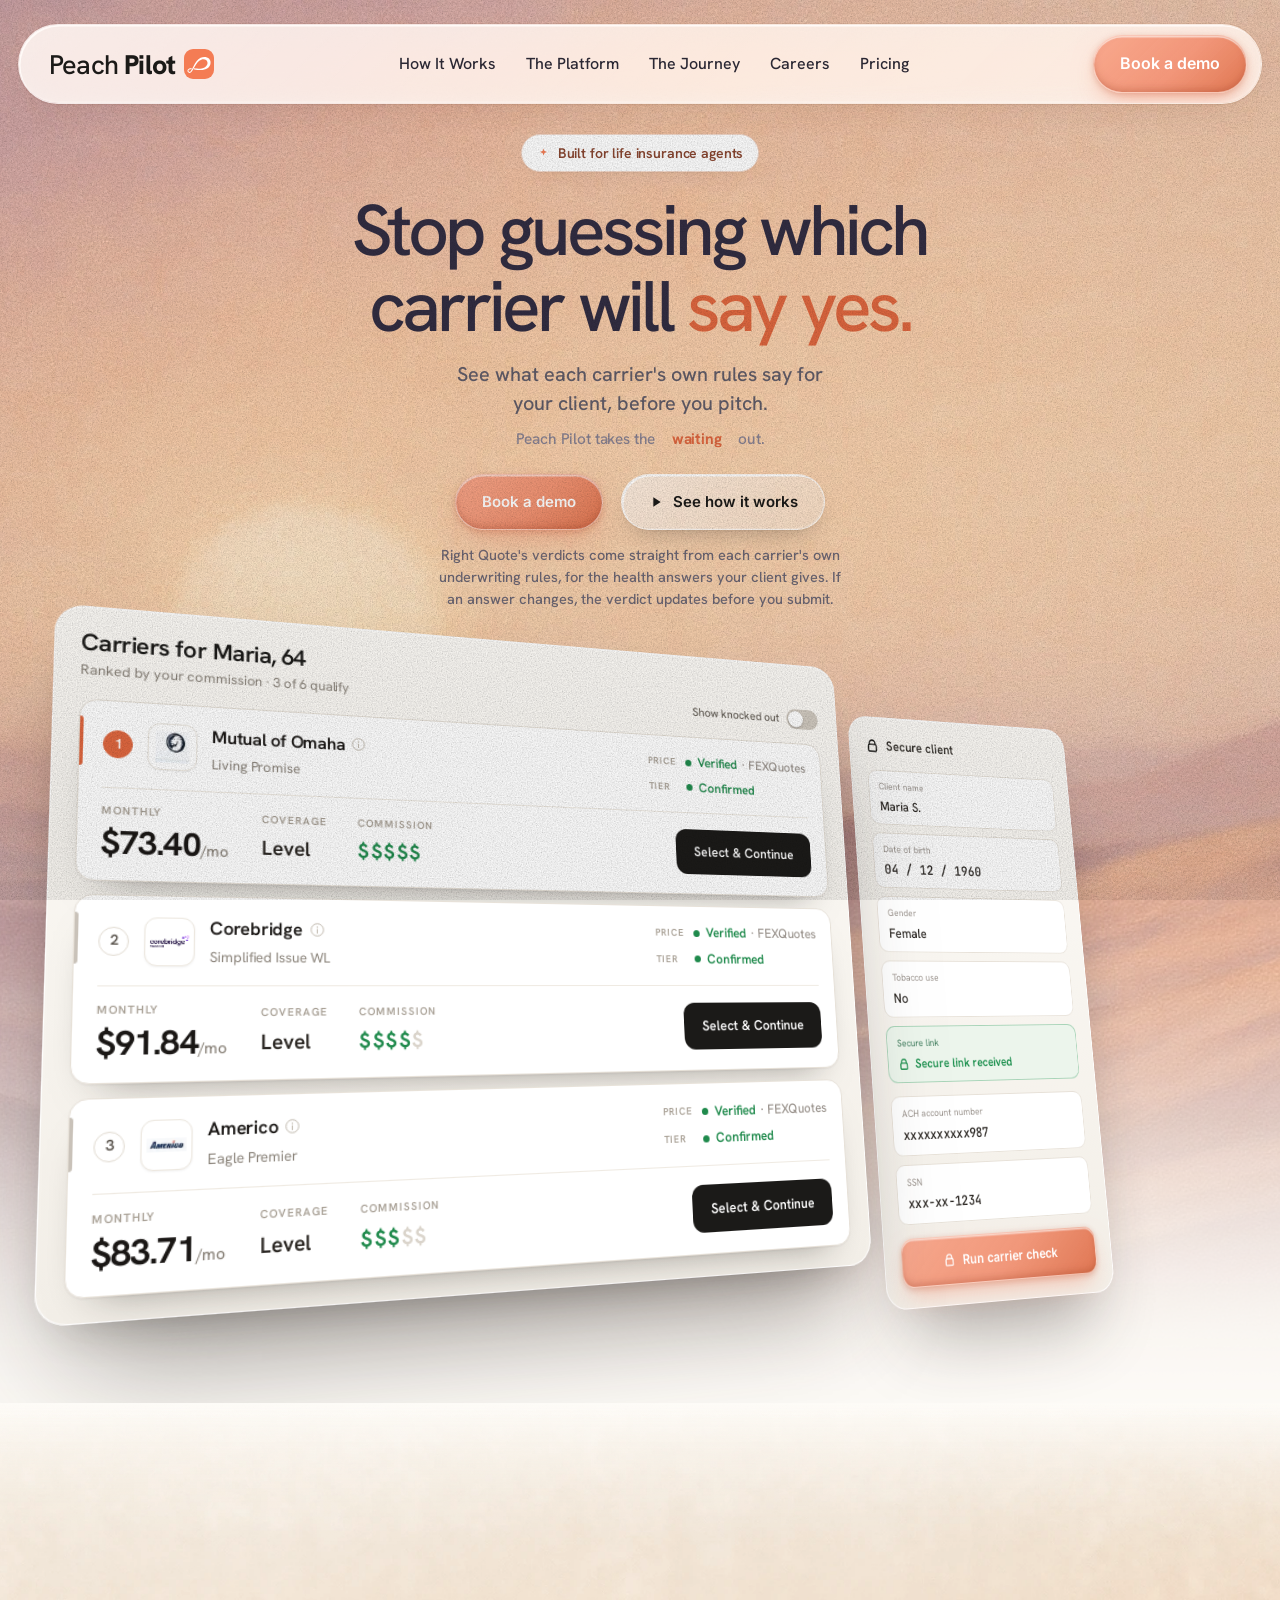
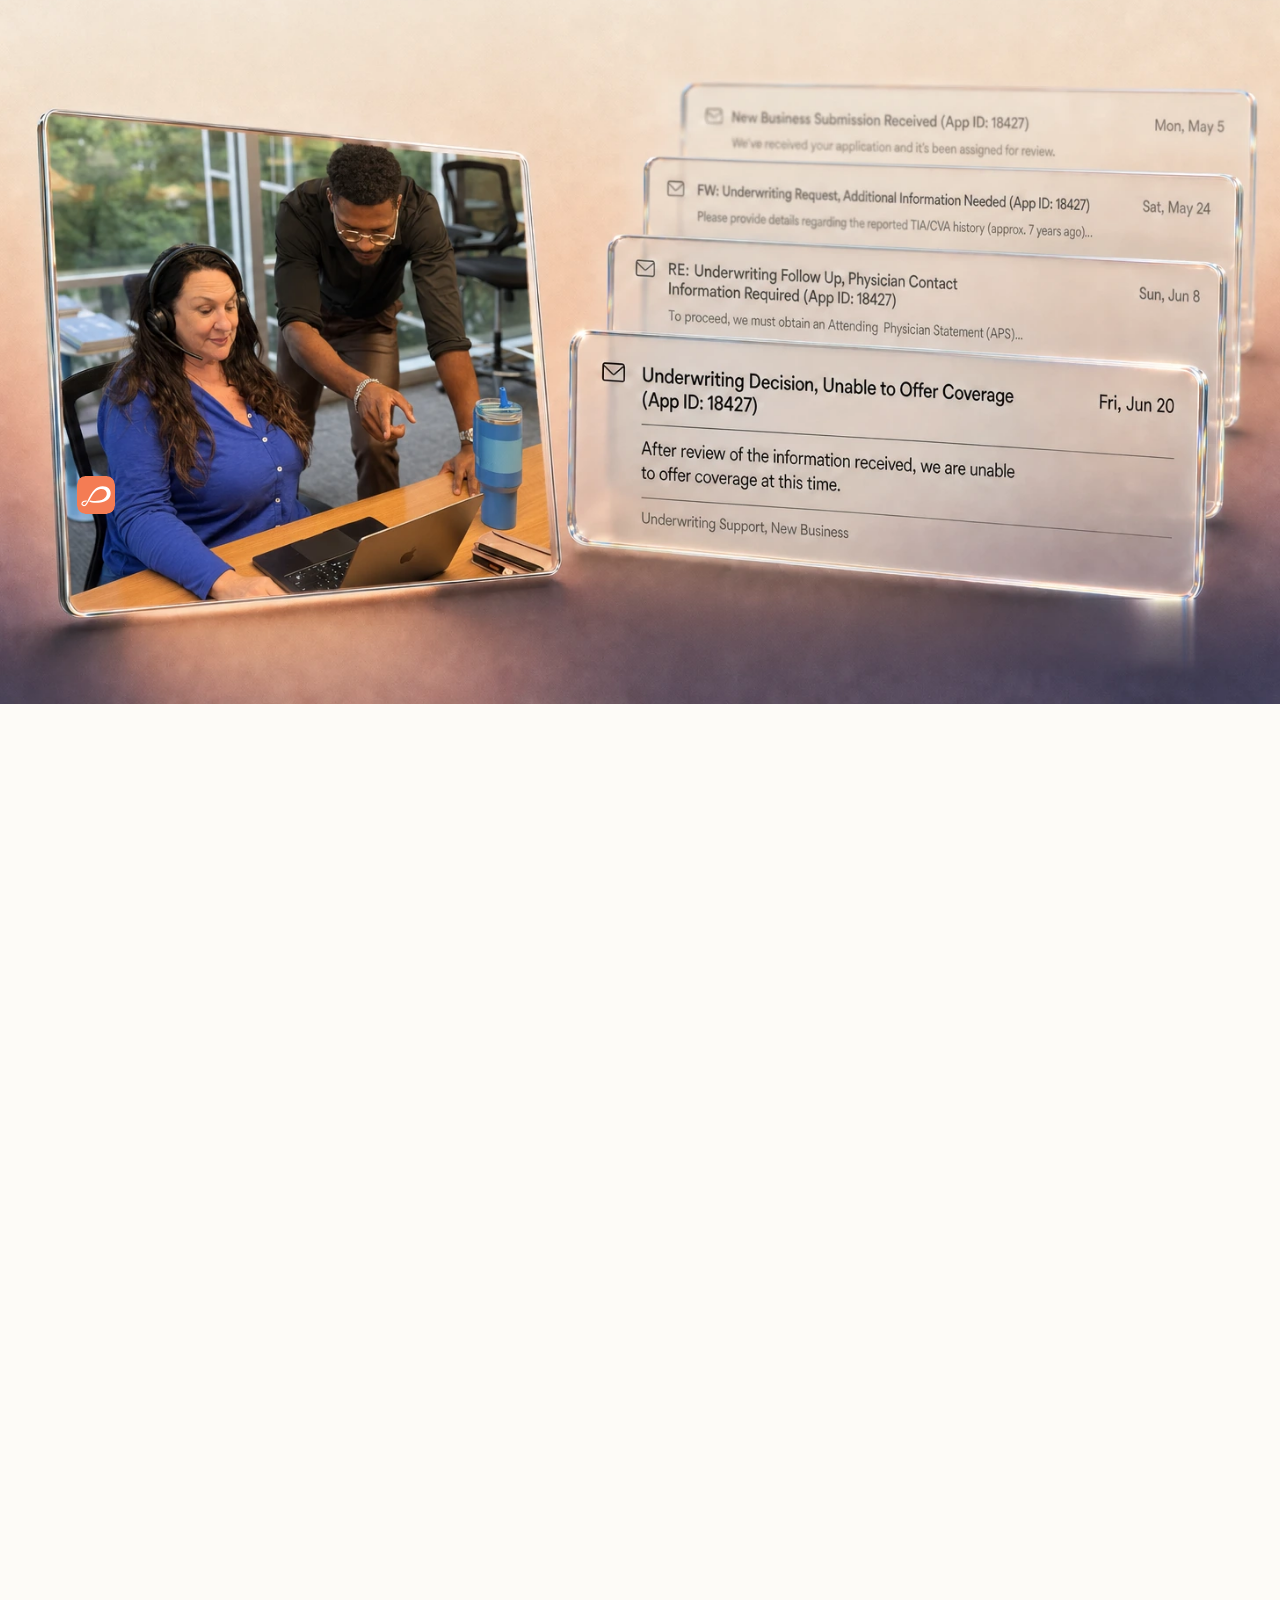
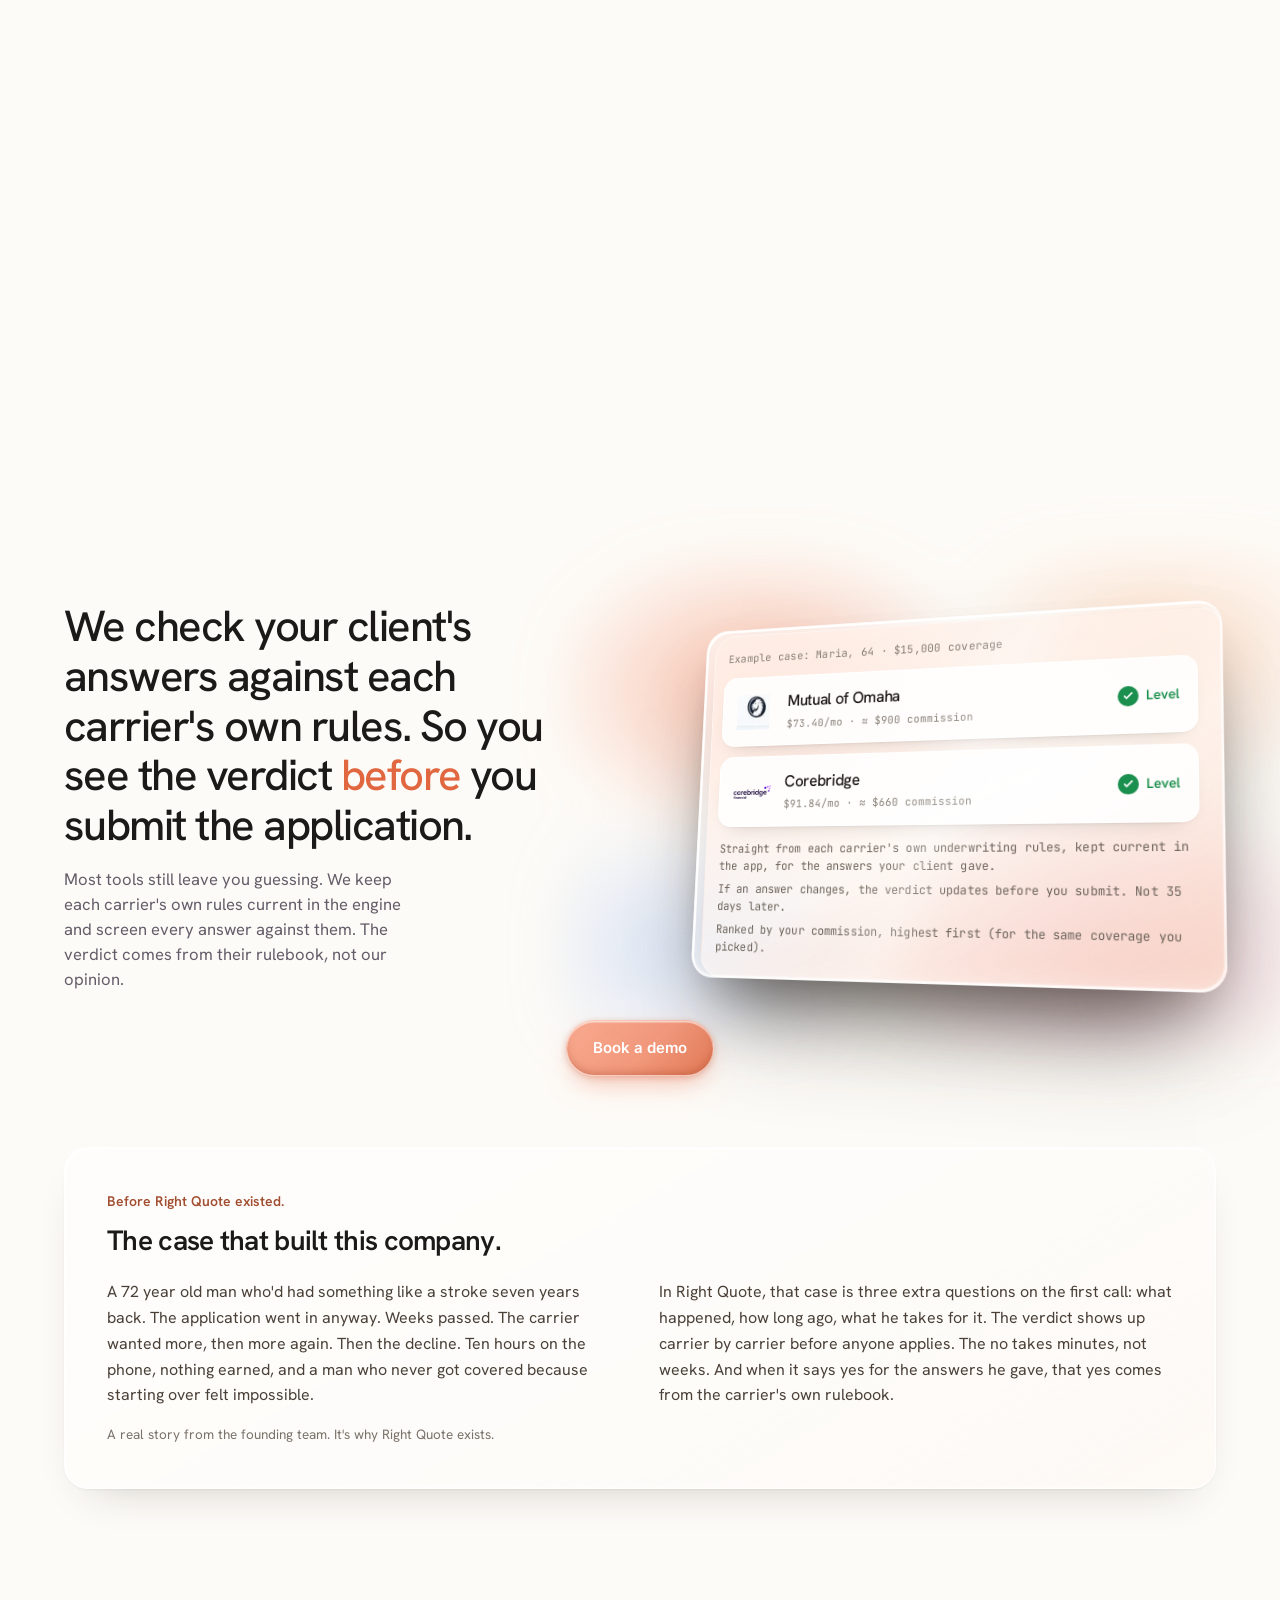
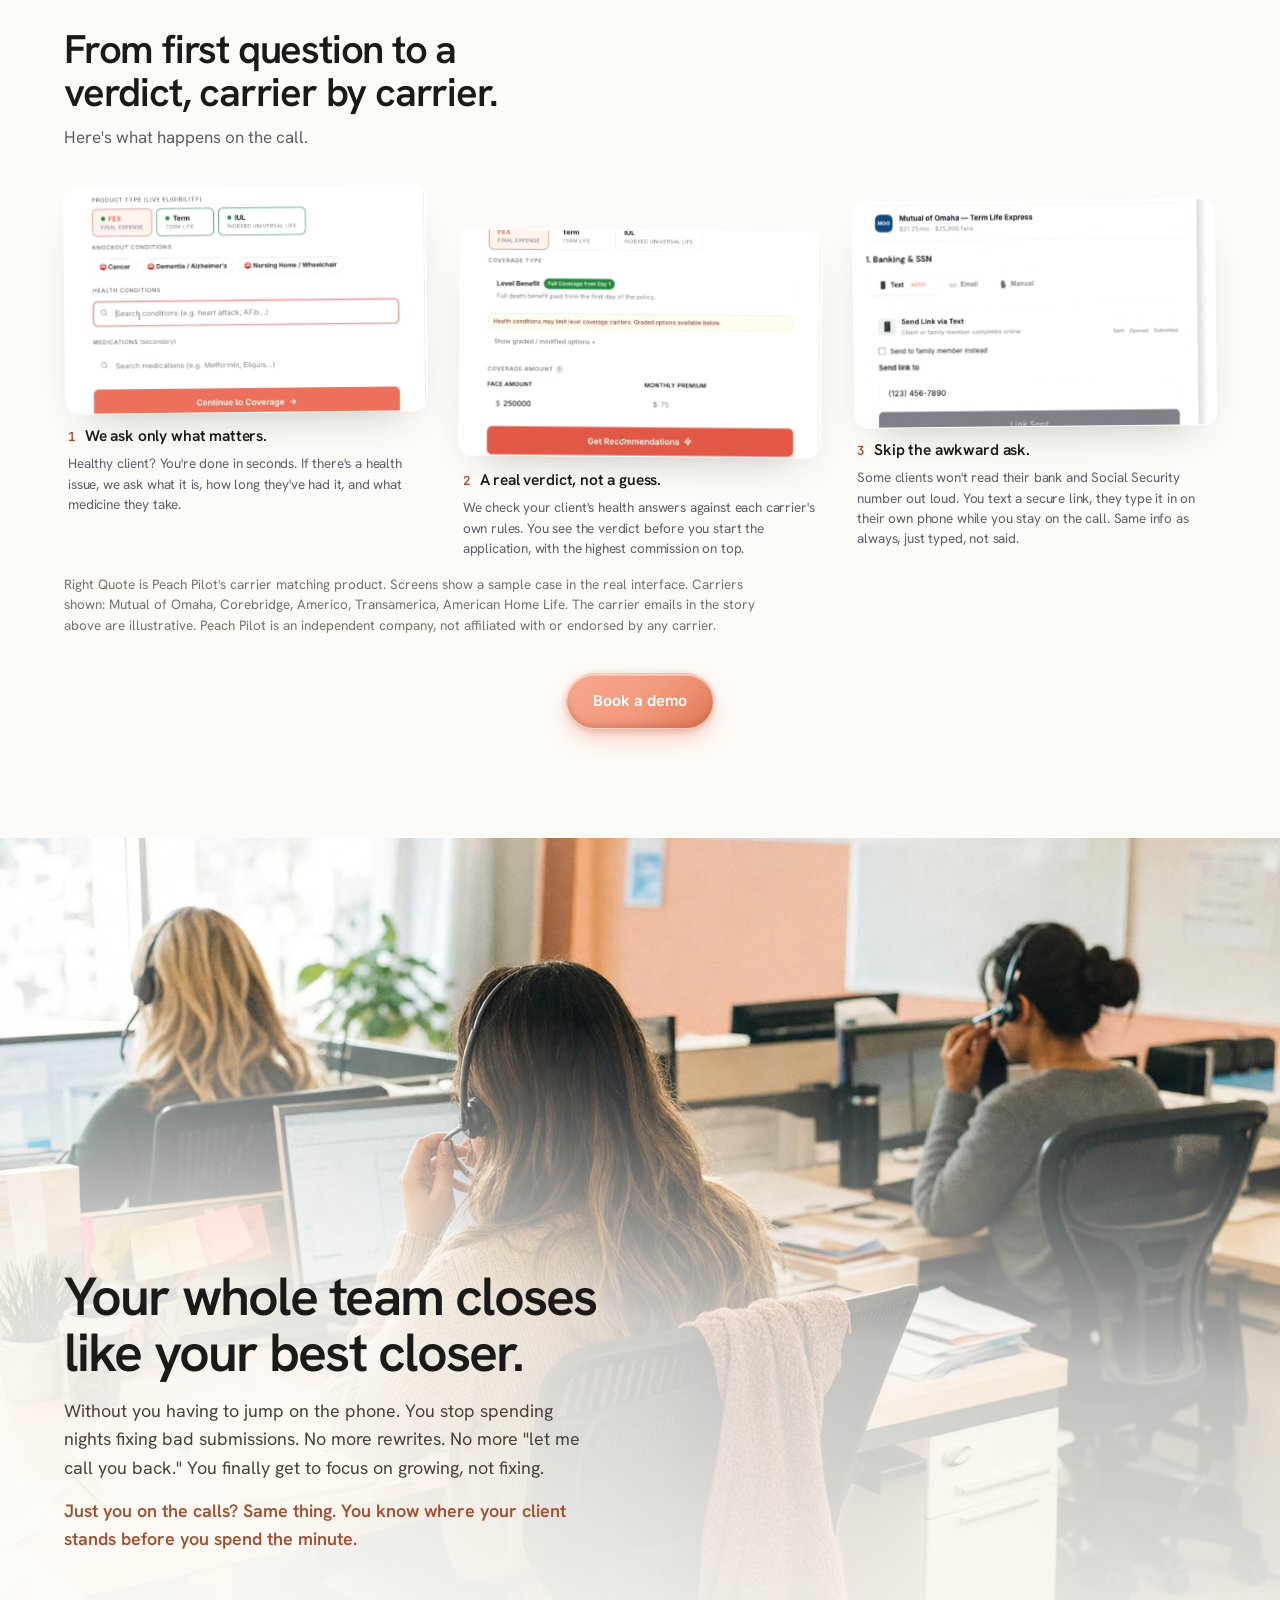
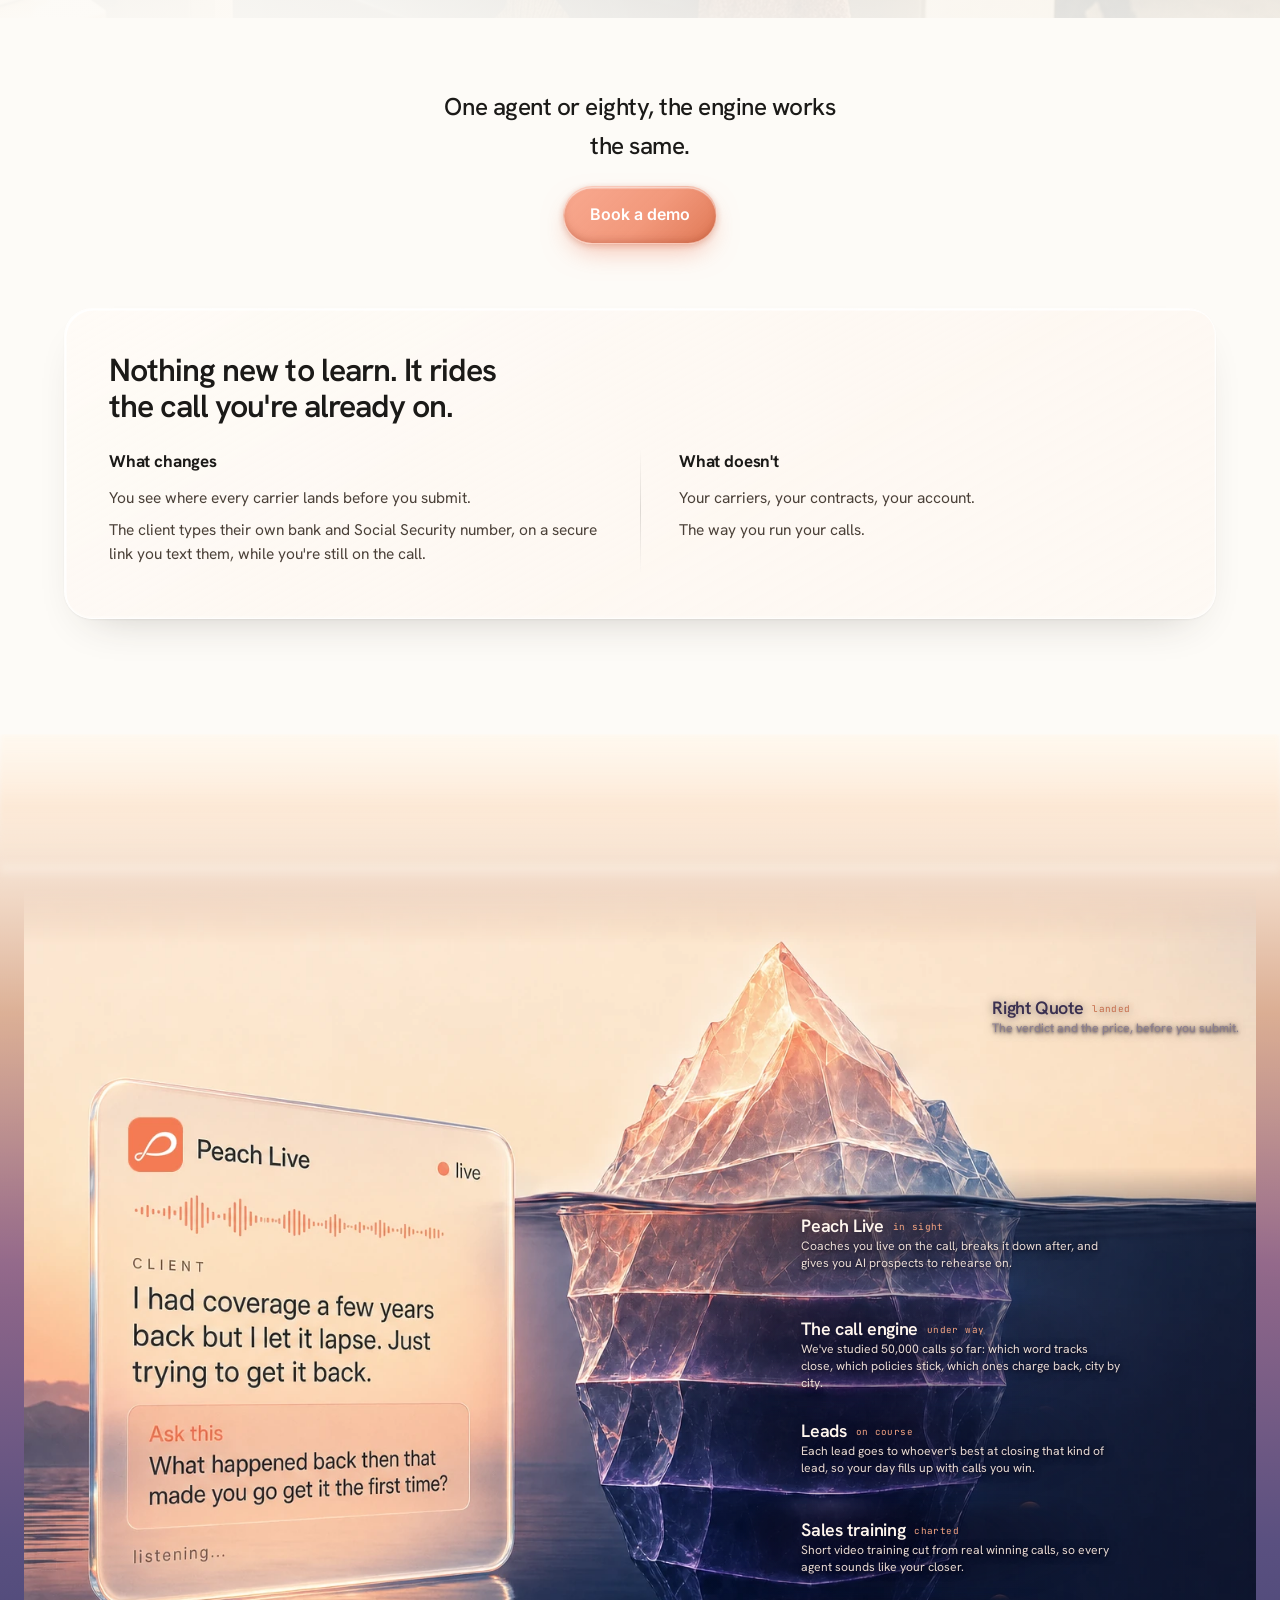
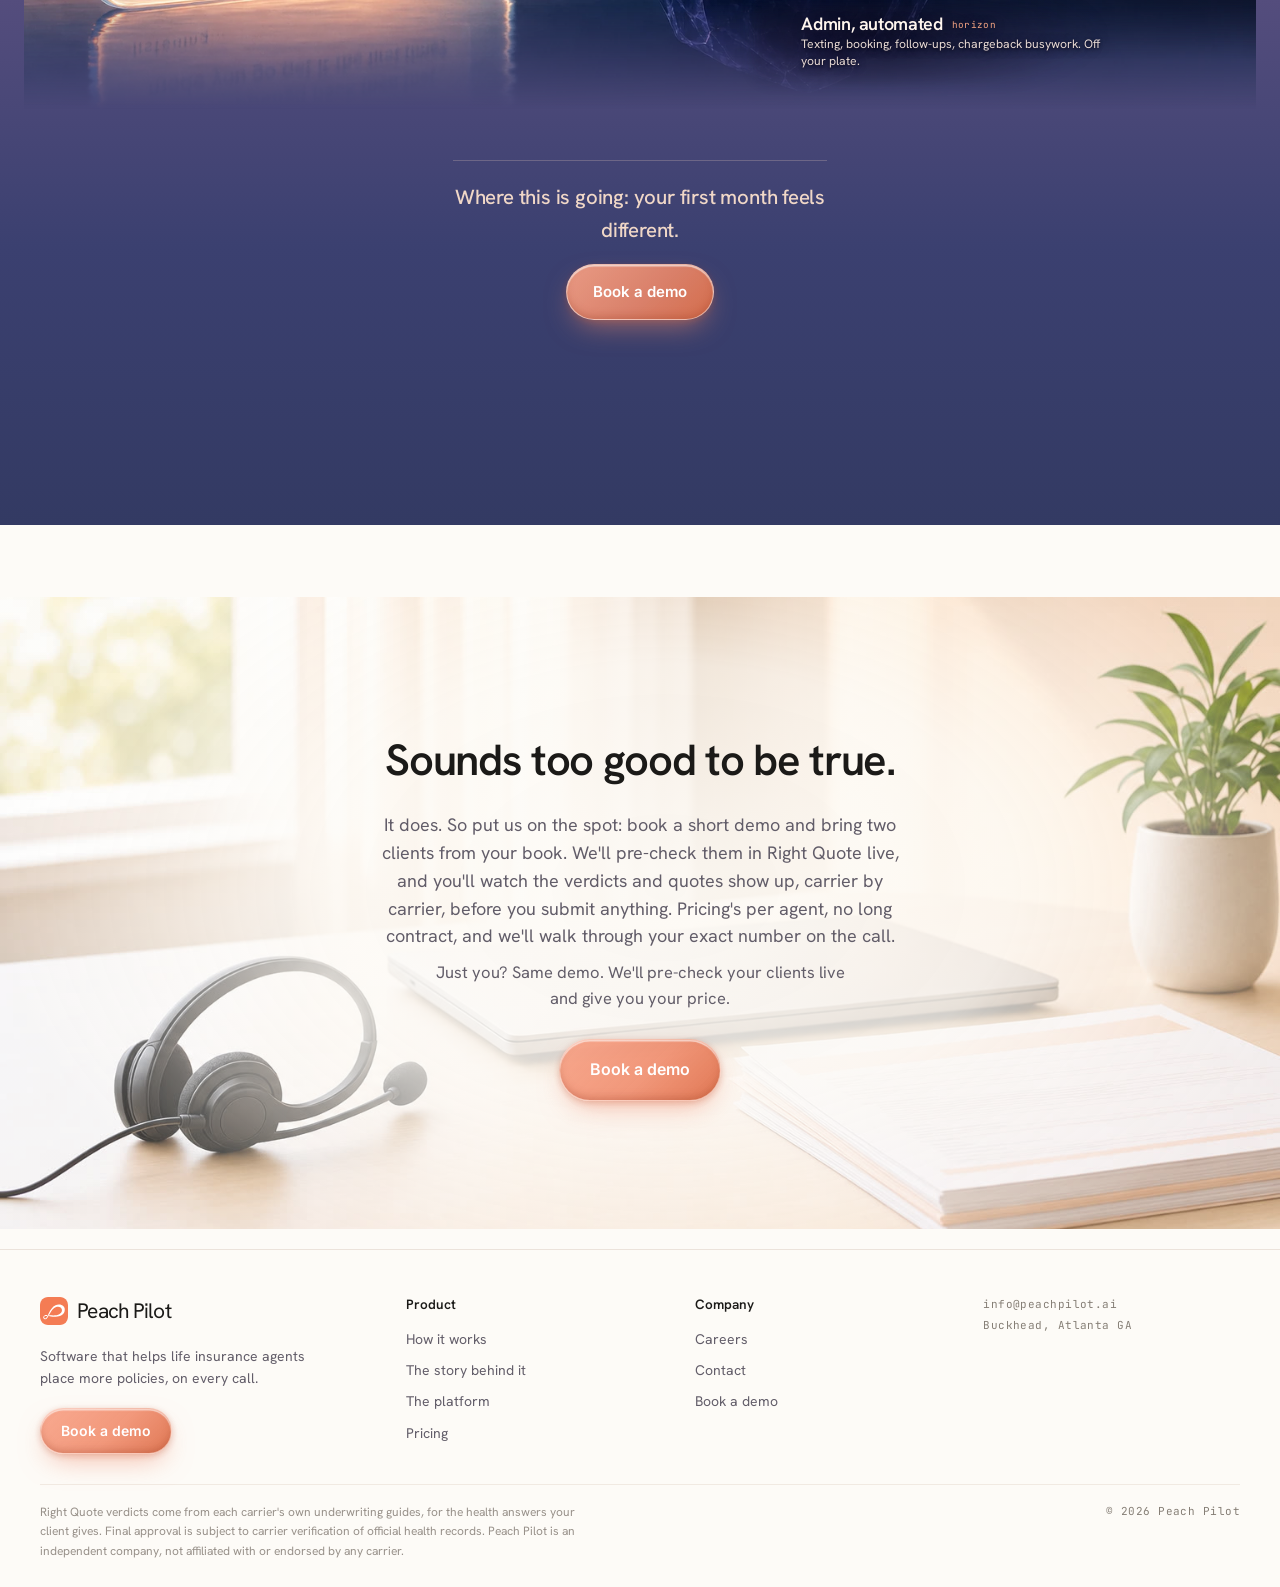
==== commit 46226d2b: "Deploy: genuine Right Quote product cards in the hero (Mario review) Rebuild landing with the real p" ====
--- a/index.html
+++ b/index.html
@@ -1,4 +1,4 @@
-<!DOCTYPE html><html lang="en"><head><meta charset="utf-8"><meta name="viewport" content="width=device-width, initial-scale=1"><title>Peach Pilot — Stop guessing which carrier will say yes</title><meta name="description" content="Right Quote checks a client's health answers against each carrier's own underwriting rules, so agents see where they stand before they pitch. Built for final-expense agents."><link rel="canonical" href="https://peachpilot.ai/"><meta name="robots" content="index,follow"><meta property="og:type" content="website"><meta property="og:url" content="https://peachpilot.ai/"><meta property="og:title" content="Stop guessing which carrier will say yes."><meta property="og:description" content="See what each carrier's own rules say for your client, before you pitch."><meta property="og:image" content="https://peachpilot.ai/og.png"><meta name="twitter:card" content="summary_large_image"><link rel="icon" href="/favicon.svg"><link rel="apple-touch-icon" href="/favicon.svg"><link rel="preconnect" href="https://fonts.googleapis.com"><link rel="preconnect" href="https://fonts.gstatic.com" crossorigin><link href="https://fonts.googleapis.com/css2?family=Sora:wght@400;500;600;700;800&family=Inter:wght@400;500;600&family=Hanken+Grotesk:wght@400;500;600;700;800&family=JetBrains+Mono:wght@500;600&display=swap" rel="stylesheet"><script type="application/ld+json">{"@context":"https://schema.org","@graph":[{"@type":"Organization","name":"Peach Pilot","url":"https://peachpilot.ai/","logo":"https://peachpilot.ai/appicon.svg","address":{"@type":"PostalAddress","addressLocality":"Atlanta","addressRegion":"GA"}},{"@type":"WebSite","name":"Peach Pilot","url":"https://peachpilot.ai/"},{"@type":"SoftwareApplication","name":"Right Quote","applicationCategory":"BusinessApplication","operatingSystem":"Web","description":"Underwriting-aware quoting for life insurance agents."}]}</script><link rel="stylesheet" href="/_astro/Layout.Bxx2QyNI.css"><link rel="stylesheet" href="/_astro/rebuild.DeNZlUZ2.css"></head><body><svg width="0" height="0" style="position:absolute" aria-hidden="true" focusable="false"><filter id="ppliquid" x="-20%" y="-20%" width="140%" height="140%" color-interpolation-filters="sRGB"><feTurbulence type="fractalNoise" baseFrequency="0.009 0.013" numOctaves="2" seed="7" result="n"></feTurbulence><feGaussianBlur in="n" stdDeviation="1.1" result="ns"></feGaussianBlur><feDisplacementMap in="SourceGraphic" in2="ns" scale="13" xChannelSelector="R" yChannelSelector="G"></feDisplacementMap></filter></svg><div aria-hidden="true" style="position:fixed;inset:0;z-index:-3;background:linear-gradient(180deg,#fbeee3 0%,#fdfbf7 60%)"></div><div aria-hidden="true" style="position:absolute;top:0;left:0;right:0;height:1440px;z-index:-2;overflow:hidden;pointer-events:none;background-color:#f3d5c1;background-image:url('/hero-plate.jpg?v=2');background-size:cover;background-position:center 28%;background-repeat:no-repeat;-webkit-mask-image:linear-gradient(180deg,#000 0%,#000 52%,rgba(0,0,0,.92) 66%,rgba(0,0,0,.6) 80%,rgba(0,0,0,.25) 92%,transparent 100%);mask-image:linear-gradient(180deg,#000 0%,#000 52%,rgba(0,0,0,.92) 66%,rgba(0,0,0,.6) 80%,rgba(0,0,0,.25) 92%,transparent 100%)"><span style="position:absolute;left:0;right:0;bottom:0;height:620px;background:linear-gradient(180deg, rgba(253,251,247,0) 0%, rgba(253,251,247,.12) 26%, rgba(253,251,247,.34) 48%, rgba(253,251,247,.6) 68%, rgba(253,251,247,.85) 85%, #fdfbf7 100%)"></span></div><svg id="ppGrain" aria-hidden="true" focusable="false" style="position:fixed;inset:0;z-index:40;width:100%;height:100%;pointer-events:none;opacity:.6;mix-blend-mode:multiply"><filter id="ppgrainf" x="0" y="0" width="100%" height="100%"><feTurbulence type="fractalNoise" baseFrequency="0.8" numOctaves="2" stitchTiles="stitch" seed="4" result="n"></feTurbulence><feColorMatrix in="n" type="saturate" values="0"></feColorMatrix></filter><rect width="100%" height="100%" filter="url(#ppgrainf)"></rect></svg><nav class="pp-nav" aria-label="Primary" style="position:sticky;top:24px;z-index:60;margin:24px auto 0;max-width:1320px;padding:0 18px"><div style="display:grid;grid-template-columns:auto 1fr auto;gap:18px;align-items:center;height:80px;padding:0 14px 0 30px;border-radius:44px;background:linear-gradient(135deg, rgba(255,255,255,.42), rgba(255,255,255,.16) 55%, rgba(255,244,236,.26));backdrop-filter:blur(26px) saturate(1.5) brightness(1.04);-webkit-backdrop-filter:blur(26px) saturate(1.5);border:1px solid rgba(255,255,255,.65);box-shadow:inset 1.5px 1.5px 0 rgba(255,255,255,.95), inset -1px -2px 1px rgba(255,255,255,.25), inset 0 -10px 22px -16px rgba(255,255,255,.5), 0 0 0 1px rgba(120,72,46,.06), 0 1px 2px rgba(27,26,24,.04), 0 16px 34px -20px rgba(120,72,46,.18)"><a href="#top" aria-label="Peach Pilot home" style="display:inline-flex;align-items:center;gap:9px;justify-self:start"><span style="font-family:'Hanken Grotesk',sans-serif;font-size:27px;letter-spacing:-.03em;color:#1B1A18;line-height:1;white-space:nowrap"><span style="font-weight:500">Peach </span><span style="font-weight:800">Pilot</span></span><img src="/appicon.svg" alt="" aria-hidden="true" width="30" height="30" style="display:block;flex-shrink:0;border-radius:9px"></a><div style="display:flex;gap:30px;justify-self:center;flex-wrap:wrap;justify-content:center"><a class="pp-navlink" href="#works" style="font-size:16px;color:#2A2733;font-weight:500;white-space:nowrap">How It Works</a><a class="pp-navlink" href="#secure" style="font-size:16px;color:#2A2733;font-weight:500;white-space:nowrap">The Platform</a><a class="pp-navlink" href="#how" style="font-size:16px;color:#2A2733;font-weight:500;white-space:nowrap">The Journey</a><a class="pp-navlink" href="#demo" style="font-size:16px;color:#2A2733;font-weight:500;white-space:nowrap">Careers</a><a class="pp-navlink" href="#pricing" style="font-size:16px;color:#2A2733;font-weight:500;white-space:nowrap">Pricing</a></div><div style="justify-self:end"><a href="#demo" class="glass-btn glass-btn--peach" style="font-size:16px;white-space:nowrap">Book a demo</a></div></div></nav><main id="top"><section style="max-width:1200px;margin:0 auto;padding:30px 24px 30px"><div style="text-align:center;max-width:960px;margin:0 auto;position:relative;z-index:3"><span style="display:inline-flex;align-items:center;gap:8px;font-family:'Hanken Grotesk',sans-serif;font-size:14px;font-weight:600;letter-spacing:-.01em;color:#8A4630;background:#fff;border:1px solid #F3D9CB;padding:7px 15px;border-radius:999px;box-shadow:0 1px 2px rgba(27,26,24,.05), 0 10px 28px -16px rgba(27,26,24,.18)"><svg viewBox="0 0 24 24" width="13" height="13" fill="#F47C54"><path d="M12 3l1.8 4.6L18.5 9.4 13.8 11 12 15.6 10.2 11 5.5 9.4 10.2 7.6z"></path></svg>Built for life insurance agents</span><h1 style="font-family:'Hanken Grotesk',sans-serif;font-weight:500;font-size:clamp(44px,5.6vw,92px);letter-spacing:-.055em;line-height:1.06;margin:20px auto 0;max-width:900px;color:#322D42;text-wrap:balance">Stop guessing which carrier will <span style="color:#E0673F">say yes.</span></h1><p style="margin:16px auto 0;font-size:clamp(19px,1.55vw,23px);line-height:1.42;color:#625D69;font-weight:500;max-width:36ch">See what each carrier's own rules say for your client, before you pitch.</p><div style="display:flex;gap:18px;margin-top:24px;flex-wrap:wrap;justify-content:center"><a href="#demo" class="glass-btn glass-btn--peach">Book a demo</a><button type="button" id="ppHowBtn" class="glass-btn"><svg viewBox="0 0 24 24" width="16" height="16"><path d="M8 5v14l11-7z" fill="currentColor"></path></svg>See how it works</button></div><p style="margin:14px auto 0;font-size:14.5px;line-height:1.5;color:#6E6875;font-weight:500;max-width:52ch">Right Quote's verdicts come straight from each carrier's own underwriting rules, for the health answers your client gives. If an answer changes, the verdict updates before you submit.</p></div><div id="ppStage" style="position:relative;width:min(1120px,97vw);margin:28px auto 0;perspective:1250px;perspective-origin:38% 38%"><div id="ppTilt" style="position:relative;display:flex;align-items:flex-start;gap:26px;transform-style:preserve-3d;transform:rotateX(9deg) rotateY(17deg) rotate(-1.5deg);transform-origin:center center;will-change:transform"><div id="carriers" aria-label="Carrier results" style="position:relative;z-index:3;flex:1 1 640px;min-width:0;transform-style:preserve-3d;padding:30px 30px 22px;border-radius:30px;background:linear-gradient(155deg, rgba(255,255,255,.58), rgba(255,255,255,.3) 60%, rgba(255,247,242,.4));backdrop-filter:blur(24px) saturate(1.5) brightness(1.05);-webkit-backdrop-filter:blur(24px) saturate(1.5);border:1px solid rgba(255,255,255,.7);box-shadow:inset 2px 2px 0 rgba(255,255,255,.95), inset -1px -2px 1px rgba(255,255,255,.3), inset 0 -16px 30px -20px rgba(255,255,255,.6), 0 60px 100px -36px rgba(48,42,36,.5), 0 20px 44px -24px rgba(48,42,36,.3)"><div style="display:flex;align-items:center;justify-content:space-between;gap:12px;margin-bottom:20px"><div style="min-width:0"><span style="display:block;font-family:'Hanken Grotesk',sans-serif;font-weight:300;font-size:clamp(28px,3.2vw,42px);line-height:1;color:#1B1A18;letter-spacing:-.04em">Carriers for Maria, 64</span><span style="display:block;margin-top:7px;font-family:'JetBrains Mono',monospace;font-size:11px;letter-spacing:.03em;color:#9b948e">Ranked by highest commission</span><span style="display:block;margin-top:4px;font-family:'JetBrains Mono',monospace;font-size:11px;letter-spacing:.03em;color:#8A4630">Every verdict backed by Peach Pilot's engine and each carrier's own underwriting guide. If an answer changes, it re-runs before you submit.</span></div><div style="position:relative;flex-shrink:0"><button type="button" id="ppDotBtn" aria-label="See it in action" style="display:inline-flex;align-items:center;justify-content:center;gap:4px;width:48px;height:34px;border-radius:12px;cursor:pointer;background:rgba(255,255,255,.8);border:1px solid rgba(224,218,214,.85);color:#857E75"><span style="width:4px;height:4px;border-radius:50%;background:currentColor"></span><span style="width:4px;height:4px;border-radius:50%;background:currentColor"></span><span style="width:4px;height:4px;border-radius:50%;background:currentColor"></span></button><div id="ppTip" role="tooltip" style="position:absolute;bottom:calc(100% + 12px);right:0;z-index:20;white-space:nowrap;font-size:12.5px;font-weight:600;color:#fff;background:#1B1A18;padding:8px 12px;border-radius:9px;box-shadow:0 10px 22px -8px rgba(27,26,24,.5);transition:opacity .16s ease, transform .16s ease;pointer-events:none;opacity:0;transform:translateY(5px)"><span style="display:inline-flex;align-items:center;gap:7px"><svg viewBox="0 0 24 24" width="13" height="13" fill="#F79068"><path d="M8 5v14l11-7z"></path></svg>See it in action</span><span style="position:absolute;top:100%;right:18px;width:9px;height:9px;background:#1B1A18;transform:translateY(-50%) rotate(45deg)"></span></div></div></div><div style="display:flex;flex-direction:column;gap:13px;transform-style:preserve-3d"><div style="display:grid;grid-template-columns:auto 1fr auto;align-items:center;gap:16px;padding:13px 20px;min-height:78px;border-radius:18px;background:rgba(255,255,255,.86);border:1px solid rgba(255,255,255,.9);box-shadow:0 1px 2px rgba(32,28,24,.05), 0 10px 24px -18px rgba(32,28,24,.3);opacity:1"><span style="width:48px;height:48px;display:flex;align-items:center;justify-content:center;flex-shrink:0"><img src="moo-logo.png" alt="Mutual of Omaha" width="48" height="48" style="display:block;width:48px;height:48px;object-fit:contain"></span><div style="min-width:0"><span style="display:block;font-family:'Hanken Grotesk',sans-serif;font-weight:400;font-size:clamp(18px,2vw,25px);letter-spacing:-.03em;color:#1a1715;white-space:nowrap;overflow:hidden;text-overflow:ellipsis">Mutual of Omaha</span><span style="display:block;margin-top:4px;font-family:'JetBrains Mono',monospace;font-size:11.5px;color:#857E75;letter-spacing:.01em">$73.40/mo &middot; $15,000 face</span></div><span style="display:inline-flex;align-items:center;gap:12px;font-weight:500;font-size:clamp(15px,1.6vw,20px);white-space:nowrap;color:#1B8F4D"><span style="width:32px;height:32px;border-radius:50%;display:inline-flex;align-items:center;justify-content:center;flex-shrink:0;background:#1B8F4D"><svg viewBox="0 0 24 24" width="17" height="17" fill="none" stroke="#fff" stroke-width="3" stroke-linecap="round" stroke-linejoin="round"><path d="M5 12l4 4 10-10"></path></svg></span>Level</span></div><div style="display:grid;grid-template-columns:auto 1fr auto;align-items:center;gap:16px;padding:13px 20px;min-height:78px;border-radius:18px;background:rgba(255,255,255,.86);border:1px solid rgba(255,255,255,.9);box-shadow:0 1px 2px rgba(32,28,24,.05), 0 10px 24px -18px rgba(32,28,24,.3);opacity:1"><span style="display:flex;align-items:center;justify-content:center;flex-shrink:0;min-width:48px;padding:0 2px"><img src="americo-logo.png" alt="Americo" style="display:block;height:21px;width:auto"></span><div style="min-width:0"><span style="display:block;font-family:'Hanken Grotesk',sans-serif;font-weight:400;font-size:clamp(18px,2vw,25px);letter-spacing:-.03em;color:#1a1715;white-space:nowrap;overflow:hidden;text-overflow:ellipsis">Americo</span><span style="display:block;margin-top:4px;font-family:'JetBrains Mono',monospace;font-size:11.5px;color:#857E75;letter-spacing:.01em">$83.71/mo &middot; $15,000 face</span></div><span style="display:inline-flex;align-items:center;gap:12px;font-weight:500;font-size:clamp(15px,1.6vw,20px);white-space:nowrap;color:#B7791F"><span style="width:32px;height:32px;border-radius:50%;display:inline-flex;align-items:center;justify-content:center;flex-shrink:0;background:#B7791F"><svg viewBox="0 0 24 24" width="17" height="17" fill="none" stroke="#fff" stroke-width="3" stroke-linecap="round" stroke-linejoin="round"><path d="M5 12l4 4 10-10"></path></svg></span>Graded</span></div><div style="display:grid;grid-template-columns:auto 1fr auto;align-items:center;gap:16px;padding:13px 20px;min-height:78px;border-radius:18px;background:rgba(255,255,255,.86);border:1px solid rgba(255,255,255,.9);box-shadow:0 1px 2px rgba(32,28,24,.05), 0 10px 24px -18px rgba(32,28,24,.3);opacity:1"><span style="display:flex;align-items:center;justify-content:center;flex-shrink:0;min-width:48px;padding:0 2px"><img src="corebridge-logo.png" alt="Corebridge" style="display:block;height:22px;width:auto"></span><div style="min-width:0"><span style="display:block;font-family:'Hanken Grotesk',sans-serif;font-weight:400;font-size:clamp(18px,2vw,25px);letter-spacing:-.03em;color:#1a1715;white-space:nowrap;overflow:hidden;text-overflow:ellipsis">Corebridge</span><span style="display:block;margin-top:4px;font-family:'JetBrains Mono',monospace;font-size:11.5px;color:#857E75;letter-spacing:.01em">$91.84/mo &middot; $15,000 face</span></div><span style="display:inline-flex;align-items:center;gap:12px;font-weight:500;font-size:clamp(15px,1.6vw,20px);white-space:nowrap;color:#1B8F4D"><span style="width:32px;height:32px;border-radius:50%;display:inline-flex;align-items:center;justify-content:center;flex-shrink:0;background:#1B8F4D"><svg viewBox="0 0 24 24" width="17" height="17" fill="none" stroke="#fff" stroke-width="3" stroke-linecap="round" stroke-linejoin="round"><path d="M5 12l4 4 10-10"></path></svg></span>Level</span></div><div style="display:grid;grid-template-columns:auto 1fr auto;align-items:center;gap:16px;padding:13px 20px;min-height:78px;border-radius:18px;background:rgba(255,255,255,.86);border:1px solid rgba(255,255,255,.9);box-shadow:0 1px 2px rgba(32,28,24,.05), 0 10px 24px -18px rgba(32,28,24,.3);opacity:.6"><span style="width:48px;height:48px;display:flex;align-items:center;justify-content:center;flex-shrink:0"><img src="transamerica-logo.png" alt="Transamerica" style="display:block;height:44px;width:auto"></span><div style="min-width:0"><span style="display:block;font-family:'Hanken Grotesk',sans-serif;font-weight:400;font-size:clamp(18px,2vw,25px);letter-spacing:-.03em;color:#9A8F86;white-space:nowrap;overflow:hidden;text-overflow:ellipsis">Transamerica</span><span style="display:block;margin-top:4px;font-family:'JetBrains Mono',monospace;font-size:11.5px;color:#857E75;letter-spacing:.01em">$79.66/mo &middot; $15,000 face</span></div><span style="display:inline-flex;align-items:center;gap:12px;font-weight:500;font-size:clamp(15px,1.6vw,20px);white-space:nowrap;color:#9A8F86"><span style="width:32px;height:32px;border-radius:50%;display:inline-flex;align-items:center;justify-content:center;flex-shrink:0;background:#C9C2B9"><svg viewBox="0 0 24 24" width="15" height="15" fill="none" stroke="#fff" stroke-width="3" stroke-linecap="round"><path d="M6 6l12 12M18 6L6 18"></path></svg></span>Unlikely to approve</span></div></div></div><div aria-label="Secure client" style="position:relative;z-index:2;flex:0 0 290px;width:290px;margin-top:46px;transform-style:preserve-3d;transform:translateZ(-18px);padding:22px;border-radius:26px;background:linear-gradient(160deg, rgba(255,255,255,.56), rgba(255,255,255,.3) 70%, rgba(247,250,255,.42));backdrop-filter:blur(22px) saturate(1.45) brightness(1.05);-webkit-backdrop-filter:blur(22px) saturate(1.45);border:1px solid rgba(255,255,255,.7);box-shadow:inset 2px 2px 0 rgba(255,255,255,.95), inset 0 -14px 26px -18px rgba(255,255,255,.55), 0 50px 84px -34px rgba(48,42,36,.46)"><div style="display:flex;align-items:center;gap:9px;margin-bottom:16px;color:#34302B;font-size:15px;font-weight:600"><svg viewBox="0 0 24 24" width="17" height="17" fill="none" stroke="#1B1A18" stroke-width="2.2" stroke-linecap="round" stroke-linejoin="round"><path d="M7 10V8a5 5 0 0 1 10 0v2"></path><rect x="5" y="10" width="14" height="11" rx="2"></rect></svg>Secure client</div><div style="padding:9px 12px;margin-bottom:9px;border-radius:11px;background:rgba(255,255,255,.74);border:1px solid rgba(224,218,214,.85)"><small style="display:block;color:#9b948e;font-size:10.5px">Client name</small><span style="display:block;color:#2a2622;font-size:14.5px;font-weight:500;margin-top:2px">Maria S.</span></div><div style="padding:9px 12px;margin-bottom:9px;border-radius:11px;background:rgba(255,255,255,.74);border:1px solid rgba(224,218,214,.85)"><small style="display:block;color:#9b948e;font-size:10.5px">Date of birth</small><span style="display:block;color:#2a2622;font-size:14.5px;font-weight:500;margin-top:2px;font-family:'JetBrains Mono',monospace">04 / 12 / 1960</span></div><div style="position:relative;padding:9px 12px;margin-bottom:9px;border-radius:11px;background:rgba(255,255,255,.74);border:1px solid rgba(224,218,214,.85)"><small style="display:block;color:#9b948e;font-size:10.5px">Gender</small><span style="display:block;color:#2a2622;font-size:14.5px;font-weight:500;margin-top:2px">Female</span></div><div style="position:relative;padding:9px 12px;margin-bottom:9px;border-radius:11px;background:rgba(255,255,255,.74);border:1px solid rgba(224,218,214,.85)"><small style="display:block;color:#9b948e;font-size:10.5px">Tobacco use</small><span style="display:block;color:#2a2622;font-size:14.5px;font-weight:500;margin-top:2px">No</span></div><div style="position:relative;padding:9px 12px;margin-bottom:14px;border-radius:11px;background:rgba(231,245,236,.7);border:1px solid rgba(27,143,77,.32)"><small style="display:block;color:#3C7A5A;font-size:10.5px">Secure link</small><span style="display:flex;align-items:center;gap:7px;color:#1B8F4D;font-size:13.5px;font-weight:600;margin-top:3px"><svg viewBox="0 0 24 24" width="14" height="14" fill="none" stroke="#1B8F4D" stroke-width="2.4" stroke-linecap="round" stroke-linejoin="round"><path d="M7 10V8a5 5 0 0 1 10 0v2"></path><rect x="5" y="10" width="14" height="11" rx="2"></rect></svg>Secure link received</span></div><div style="position:relative;padding:9px 12px;margin-bottom:9px;border-radius:11px;background:rgba(255,255,255,.74);border:1px solid rgba(224,218,214,.85)"><small style="display:block;color:#9b948e;font-size:10.5px">ACH account number</small><span style="display:block;color:#2a2622;font-size:14px;font-weight:500;margin-top:3px;font-family:'JetBrains Mono',monospace;letter-spacing:.02em">xxxxxxxxxx987</span></div><div style="position:relative;padding:9px 12px;margin-bottom:14px;border-radius:11px;background:rgba(255,255,255,.74);border:1px solid rgba(224,218,214,.85)"><small style="display:block;color:#9b948e;font-size:10.5px">SSN</small><span style="display:block;color:#2a2622;font-size:14px;font-weight:500;margin-top:3px;font-family:'JetBrains Mono',monospace;letter-spacing:.02em">xxx-xx-1234</span></div><button type="button" id="ppRunBtn" class="glass-btn glass-btn--peach" style="width:100%;justify-content:center;font-size:14px;padding:13px 16px;border-radius:14px"><svg viewBox="0 0 24 24" width="15" height="15" fill="none" stroke="#fff" stroke-width="2.2" stroke-linecap="round" stroke-linejoin="round"><path d="M7 10V8a5 5 0 0 1 10 0v2"></path><rect x="5" y="10" width="14" height="11" rx="2"></rect></svg>Run carrier check</button></div></div></div></section><section id="how" class="pp-scenefull pp-thread-row"><div class="pp-scenepin"><div class="pp-scenestick"><img class="pp-sc-img" src="/pain-scene-full.webp?v=5" alt="" aria-hidden="true" width="1536" height="1024" loading="lazy"><h2 class="pp-sc-head"><span class="pp-sc-l">You did<br>everything right.</span><span class="pp-sc-r">The carrier<br>still said no.</span></h2><div class="pp-sc-band"><img class="pp-sc-mark" src="/appicon.svg" alt="" aria-hidden="true" width="44" height="44"><p class="pp-sc-relief">With Right Quote, you see every carrier&rsquo;s verdict before you submit.</p></div><p class="pp-sc-fine">Checked against each carrier's official underwriting guide, for the answers your client gives. Final approval is subject to carrier verification of official health records.</p></div></div><div class="pp-srtext"><p>A carrier email thread: New Business Submission Received (App ID: 18427), Mon, May 5. We've received your application and it's been assigned for review. FW: Underwriting Request, Additional Information Needed, Sat, May 24: please provide details regarding the reported TIA/CVA history (approx. 7 years ago). RE: Underwriting Follow Up, Physician Contact Information Required, Sun, Jun 8: to proceed, we must obtain an Attending Physician Statement (APS). Underwriting Decision, Unable to Offer Coverage, Fri, Jun 20: after review of the information received, we are unable to offer coverage at this time. Underwriting Support, New Business.</p></div></section><section id="wedge" style="max-width:1200px;margin:0 auto;padding:clamp(36px,4.5vw,68px) 24px clamp(70px,9vw,130px)"><div style="display:grid;grid-template-columns:repeat(auto-fit,minmax(320px,1fr));gap:clamp(32px,5vw,70px);align-items:center"><div><p style="font-family:'Hanken Grotesk',sans-serif;font-weight:500;font-size:clamp(26px,3.4vw,44px);color:#1B1A18;letter-spacing:-.035em;line-height:1.14;text-wrap:balance;max-width:24ch">We check your client's answers against each carrier's own rules. So you see the verdict <em style="font-style:normal;color:#E0673F">before</em> you submit the application.</p><p style="color:#625D69;font-size:clamp(16px,1.3vw,19px);margin-top:18px;line-height:1.5;max-width:38ch">Most tools still leave you guessing. We keep each carrier's own rules current in the engine and screen every answer against them. The verdict comes from their rulebook, not our opinion.</p></div><div id="ppWedgeStage" style="position:relative;perspective:1100px"><div aria-hidden="true" style="position:absolute;inset:-14% -20%;z-index:0;pointer-events:none;filter:blur(28px);background:radial-gradient(42% 46% at 26% 28%, rgba(244,124,84,.5), rgba(244,124,84,0) 70%),radial-gradient(38% 42% at 78% 20%, rgba(255,196,160,.55), rgba(255,196,160,0) 70%),radial-gradient(46% 50% at 72% 84%, rgba(233,150,180,.38), rgba(233,150,180,0) 72%),radial-gradient(36% 40% at 16% 82%, rgba(150,180,240,.34), rgba(150,180,240,0) 72%)"></div><div id="ppVerdictTilt" style="position:relative;z-index:1;transform-style:preserve-3d;transform:rotateX(8deg) rotateY(-16deg) rotate(1.2deg);will-change:transform"><div aria-hidden="true" style="position:absolute;inset:0;border-radius:24px;transform:translateZ(-20px);background:linear-gradient(155deg,rgba(255,216,196,.72),rgba(255,238,228,.42) 55%,rgba(240,152,118,.55));border:1px solid rgba(255,255,255,.45);box-shadow:0 46px 80px -30px rgba(48,42,36,.5);pointer-events:none"></div><div class="pp-verdict pp-glass pp-glass--deep"><div class="pp-verdict-case">Example case: Maria, 64 &middot; $15,000 coverage</div><div class="pp-verdict-row"><img src="/moo-logo.png" alt="Mutual of Omaha" width="38" height="38" style="object-fit:contain"><div><strong>Mutual of Omaha</strong><small>$73.40/mo &middot; &asymp; $900 commission</small></div><span class="pp-stamp">Level</span></div><div class="pp-verdict-row"><img src="/corebridge-logo.png" alt="Corebridge" width="38" height="14" style="object-fit:contain;height:14px;width:auto"><div><strong>Corebridge</strong><small>$91.84/mo &middot; &asymp; $660 commission</small></div><span class="pp-stamp">Level</span></div><div class="pp-verdict-meta"><span>Straight from each carrier's own underwriting rules, kept current in the app, for the answers your client gave.</span><span>If an answer changes, the verdict updates before you submit. Not 35 days later.</span><span>Ranked by your commission, highest first (for the same coverage you picked).</span></div></div></div></div></div><div style="text-align:center;margin-top:clamp(18px,2.2vw,30px)"><a class="glass-btn glass-btn--peach" href="#demo">Book a demo</a></div><div class="pp-realcase pp-glass" style="margin-top:clamp(44px,5.5vw,72px);border-radius:24px;padding:clamp(26px,3.4vw,42px)"><p style="margin:0 0 6px;font-size:14px;font-weight:600;color:#A24E30">Before Right Quote existed.</p><h3 style="font-family:'Hanken Grotesk',sans-serif;font-weight:600;font-size:clamp(20px,2.2vw,28px);color:#1B1A18;letter-spacing:-.025em;margin:0">The case that built this company.</h3><div style="display:grid;grid-template-columns:repeat(auto-fit,minmax(300px,1fr));gap:clamp(20px,3vw,44px);margin-top:16px"><p style="color:#4A4038;font-size:16px;line-height:1.62;margin:0">A 72 year old man who'd had something like a stroke seven years back. The application went in anyway. Weeks passed. The carrier wanted more, then more again. Then the decline. Ten hours on the phone, nothing earned, and a man who never got covered because starting over felt impossible.</p><p style="color:#4A4038;font-size:16px;line-height:1.62;margin:0">In Right Quote, that case is three extra questions on the first call: what happened, how long ago, what he takes for it. The verdict shows up carrier by carrier before anyone applies. The no takes minutes, not weeks. And when it says yes for the answers he gave, that yes comes from the carrier's own rulebook.</p></div><p style="margin:16px 0 0;font-size:13.5px;color:#7A7269">A real story from the founding team. It's why Right Quote exists.</p></div></section><section id="works" style="max-width:1200px;margin:0 auto;padding:24px 24px 8px"><h2 style="font-family:'Hanken Grotesk',sans-serif;font-weight:600;font-size:clamp(26px,3.2vw,40px);color:#1B1A18;letter-spacing:-.03em;line-height:1.08;max-width:22ch;text-wrap:balance">From first question to a verdict, carrier by carrier.</h2><p style="color:#625D69;font-size:17px;margin-top:10px">Here's what happens on the call.</p><div class="pp-strip"><figure class="pp-frame"><div class="pp-frame-media"><video src="/health-screening-loop.mp4" poster="/health-screening-poster.jpg" muted loop playsinline preload="metadata"></video></div><figcaption><span class="pp-frame-n">1</span>We ask only what matters.<small>Healthy client? You're done in seconds. If there's a health issue, we ask what it is, how long they've had it, and what medicine they take.</small></figcaption></figure><figure class="pp-frame"><div class="pp-frame-media"><video src="/carrier-matching-loop.mp4" poster="/carrier-matching-poster.jpg" muted loop playsinline preload="metadata"></video></div><figcaption><span class="pp-frame-n">2</span>A real verdict, not a guess.<small>We check your client's health answers against each carrier's own rules. You see the verdict before you start the application, with the highest commission on top.</small></figcaption></figure><figure class="pp-frame"><div class="pp-frame-media"><video src="/secure-loop.mp4" poster="/secure-poster.jpg" muted loop playsinline preload="metadata"></video></div><figcaption><span class="pp-frame-n">3</span>Skip the awkward ask.<small>Some clients won't read their bank and Social Security number out loud. You text a secure link, they type it in on their own phone while you stay on the call. Same info as always, just typed, not said.</small></figcaption></figure></div><p style="margin-top:16px;font-family:'Hanken Grotesk',sans-serif;font-size:13.5px;line-height:1.5;color:#7A7269;max-width:88ch">Right Quote is Peach Pilot's carrier matching product. Screens show a sample case in the real interface. Carriers shown: Mutual of Omaha, Corebridge, Americo, Transamerica, American Home Life. The carrier emails in the story above are illustrative. Peach Pilot is an independent company, not affiliated with or endorsed by any carrier.</p><div style="text-align:center;margin:clamp(26px,3vw,40px) 0 24px"><a class="glass-btn glass-btn--peach" href="#demo">Book a demo</a></div></section><section id="secure" class="pp-outcome" aria-label="The outcome"><img src="/outcome-bullpen-doc.jpg" alt="Agents on headsets working calls in a bright office" loading="lazy" width="1536" height="1024"><div class="pp-outcome-copy"><h2>Your whole team closes like your best closer.</h2><p>Without you having to jump on the phone. You stop spending nights fixing bad submissions. No more rewrites. No more "let me call you back." You finally get to focus on growing, not fixing.</p><p class="pp-outcome-solo">Just you on the calls? Same thing. You know where your client stands before you spend the minute.</p></div></section><section aria-label="Book a demo" style="max-width:1200px;margin:0 auto;padding:clamp(44px,5.5vw,72px) 24px 0;text-align:center"><p style="font-family:'Hanken Grotesk',sans-serif;font-weight:500;font-size:clamp(19px,1.9vw,26px);color:#1B1A18;letter-spacing:-.02em;max-width:30ch;margin:0 auto">One agent or eighty, the engine works the same.</p><div style="display:flex;justify-content:center;margin-top:20px"><a href="mailto:info@peachpilot.ai?subject=Right%20Quote%20demo" class="glass-btn glass-btn--peach" style="font-size:16px;padding:15px 26px">Book a demo</a></div></section><section id="objection" style="max-width:1200px;margin:0 auto;padding:clamp(40px,5vw,72px) 24px"><div class="pp-pill pp-glass"><h2 style="font-family:'Hanken Grotesk',sans-serif;font-weight:600;font-size:clamp(22px,2.6vw,32px);color:#1B1A18;letter-spacing:-.03em;line-height:1.12;max-width:24ch">Nothing new to learn. It rides the call you're already on.</h2><div class="pp-pill-cols"><div><h3>What changes</h3><p>You see where every carrier lands before you submit.</p><p>The client types their own bank and Social Security number, on a secure link you text them, while you're still on the call.</p></div><span class="pp-pill-divider" aria-hidden="true"></span><div><h3>What doesn't</h3><p>Your carriers, your contracts, your account.</p><p>The way you run your calls.</p></div></div></div></section><section id="live" class="pp-descent" aria-label="Where this is going"><div class="pp-descent-sky" aria-hidden="true"></div><div class="pp-descent-rays" aria-hidden="true"></div><div class="pp-berg pp-thread-row"><img class="pp-berg-img" src="/iceberg-plate.webp" alt="" aria-hidden="true" width="1536" height="1024" loading="lazy"><div class="pp-berg-scrim" aria-hidden="true"></div><span class="pp-berg-wl-rule" aria-hidden="true"></span><span class="pp-berg-today" aria-hidden="true">live today ↑</span><span class="pp-berg-waterline" aria-hidden="true">↓ the vision, in build order</span><div class="pp-berg-copy"><h2>Right Quote is the tip.</h2><p>The part you can see today. The rest is being built underneath it, in this order.</p></div><ol class="pp-berg-labels"><li style="--i:0;left:76%;top:13.5%" class="pp-berg-air pp-berg-li"><span class="pp-berg-n">1</span><span class="pp-berg-t"><strong>Right Quote<em>landed</em></strong><small>The verdict and the price, before you submit.</small></span></li><li style="--i:1;left:60.5%;top:40%" class="pp-berg-li"><span class="pp-berg-n">2</span><span class="pp-berg-t"><strong>Peach Live<em>in sight</em></strong><small>Coaches you live on the call, breaks it down after, and gives you AI prospects to rehearse on.</small></span></li><li style="--i:2;left:60.5%;top:52.5%" class="pp-berg-li"><span class="pp-berg-n">3</span><span class="pp-berg-t"><strong>The call engine<em>under way</em></strong><small>We've studied 50,000 calls so far: which word tracks close, which policies stick, which ones charge back, city by city.</small></span></li><li style="--i:3;left:60.5%;top:65%" class="pp-berg-li"><span class="pp-berg-n">4</span><span class="pp-berg-t"><strong>Leads<em>on course</em></strong><small>Each lead goes to whoever's best at closing that kind of lead, so your day fills up with calls you win.</small></span></li><li style="--i:4;left:60.5%;top:77%" class="pp-berg-li"><span class="pp-berg-n">5</span><span class="pp-berg-t"><strong>Sales training<em>charted</em></strong><small>Short video training cut from real winning calls, so every agent sounds like your closer.</small></span></li><li style="--i:5;left:60.5%;top:88.5%" class="pp-berg-li"><span class="pp-berg-n">6</span><span class="pp-berg-t"><strong>Admin, automated<em>horizon</em></strong><small>Texting, booking, follow-ups, chargeback busywork. Off your plate.</small></span></li></ol><p class="pp-srtext">Peach Live, live call coaching. Client: I had coverage a few years back but I let it lapse. Just trying to get it back. Ask this: What happened back then that made you go get it the first time? Listening.</p></div><div style="max-width:1200px;margin:clamp(4px,1vw,20px) auto 0;padding:0 24px clamp(56px,7vw,110px);text-align:center"><p class="pp-vision" style="margin:0 auto">Where this is going: your first month feels different.</p><a class="glass-btn glass-btn--peach" href="#demo" style="margin-top:18px">Book a demo</a></div></section><section id="demo" class="pp-close"><div style="position:relative;z-index:2;max-width:1200px;margin:0 auto;padding:clamp(80px,10vw,140px) 24px;text-align:center"><h2 id="pricing" style="font-family:'Hanken Grotesk',sans-serif;font-weight:600;font-size:clamp(28px,3.4vw,44px);color:#1B1A18;letter-spacing:-.03em">Sounds too good to be true.</h2><p style="color:#625D69;font-size:18px;max-width:52ch;margin:16px auto 0;line-height:1.55">It does. So put us on the spot: book a short demo and bring two clients from your book. We'll pre-check them in Right Quote live, and you'll watch the verdicts and quotes show up, carrier by carrier, before you submit anything. Pricing's per agent, no long contract, and we'll walk through your exact number on the call.</p><p style="color:#625D69;font-size:16.5px;max-width:46ch;margin:10px auto 0;line-height:1.55">Just you? Same demo. We'll pre-check your clients live and give you your price.</p><div style="display:flex;justify-content:center;margin-top:28px"><a href="mailto:info@peachpilot.ai?subject=Right%20Quote%20demo" class="glass-btn glass-btn--peach" style="font-size:16px;padding:17px 30px">Book a demo</a></div></div><img src="/still-desk-minimal.jpg" alt="" aria-hidden="true" loading="lazy" width="1536" height="1024" style="position:absolute;inset:0;width:100%;height:100%;object-fit:cover;object-position:left center;z-index:0;opacity:.9"><div aria-hidden="true" style="position:absolute;inset:0;z-index:1;background:radial-gradient(52% 68% at 52% 46%,rgba(253,251,247,.95) 0%,rgba(253,251,247,.8) 52%,rgba(253,251,247,.1) 100%)"></div></section></main><footer style="border-top:1px solid #ECE3DB;margin-top:20px;padding:44px 24px 26px"><div style="max-width:1200px;margin:0 auto;display:grid;grid-template-columns:minmax(240px,1.3fr) repeat(3,minmax(150px,1fr));gap:32px;align-items:flex-start"><div><a href="#top" style="display:inline-flex;align-items:center;gap:9px"><img src="appicon.svg" alt="" aria-hidden="true" width="28" height="28" style="border-radius:8px"><span style="font-family:'Hanken Grotesk',sans-serif;font-weight:400;font-size:21px;color:#1B1A18;letter-spacing:-.035em">Peach Pilot</span></a><p style="color:#625D69;font-size:14px;margin-top:12px;max-width:34ch">Software that helps life insurance agents place more policies, on every call.</p><a href="#demo" class="glass-btn glass-btn--peach" style="margin-top:18px;font-size:14px;padding:11px 20px">Book a demo</a></div><div><p style="font-family:'Hanken Grotesk',sans-serif;font-weight:600;font-size:13.5px;color:#1B1A18;margin-bottom:12px">Product</p><div style="display:flex;flex-direction:column;gap:9px;font-size:14px"><a href="#works" style="color:#625D69">How it works</a><a href="#how" style="color:#625D69">The story behind it</a><a href="#secure" style="color:#625D69">The platform</a><a href="#pricing" style="color:#625D69">Pricing</a></div></div><div><p style="font-family:'Hanken Grotesk',sans-serif;font-weight:600;font-size:13.5px;color:#1B1A18;margin-bottom:12px">Company</p><div style="display:flex;flex-direction:column;gap:9px;font-size:14px"><a href="#demo" style="color:#625D69">Careers</a><a href="mailto:info@peachpilot.ai" style="color:#625D69">Contact</a><a href="#demo" style="color:#625D69">Book a demo</a></div></div><div style="font-family:'JetBrains Mono',monospace;font-size:11px;letter-spacing:.04em;color:#857E75;line-height:1.9">info@peachpilot.ai<br>Buckhead, Atlanta GA</div></div><div style="max-width:1200px;margin:30px auto 0;padding-top:18px;border-top:1px solid #F1EAE2;display:flex;justify-content:space-between;gap:18px;flex-wrap:wrap"><p style="font-size:12px;color:#98918A;max-width:78ch;line-height:1.6">Right Quote verdicts come from each carrier's own underwriting guides, for the health answers your client gives. Final approval is subject to carrier verification of official health records. Peach Pilot is an independent company, not affiliated with or endorsed by any carrier.</p><p style="font-family:'JetBrains Mono',monospace;font-size:11px;letter-spacing:.04em;color:#857E75;white-space:nowrap">&copy; 2026 Peach Pilot</p></div></footer><div id="ppModal" role="dialog" aria-modal="true" aria-label="How Right Quote works" style="position:fixed;inset:0;z-index:100;display:none;align-items:center;justify-content:center;padding:24px;background:rgba(27,26,24,.42);backdrop-filter:blur(4px)"><div id="ppModalCard" style="position:relative;max-width:540px;width:100%;border-radius:22px;padding:30px;max-height:88vh;overflow:auto;background:linear-gradient(135deg, rgba(255,255,255,.85), rgba(255,244,236,.8));border:1px solid rgba(255,255,255,.7);box-shadow:0 40px 80px -30px rgba(48,42,36,.5);backdrop-filter:blur(20px);-webkit-backdrop-filter:blur(20px)"><button type="button" id="ppModalClose" aria-label="Close" style="position:absolute;top:16px;right:18px;background:none;border:none;cursor:pointer;color:#625D69;font-size:24px;line-height:1">&times;</button><h3 style="font-family:'Hanken Grotesk',sans-serif;font-weight:600;font-size:24px;color:#1B1A18;letter-spacing:-.02em">How Right Quote works</h3><div style="display:flex;gap:13px;align-items:flex-start;margin-top:20px"><span style="width:26px;height:26px;border-radius:50%;background:#FCEDE4;color:#B0492C;font-family:'JetBrains Mono',monospace;font-size:13px;display:flex;align-items:center;justify-content:center;flex-shrink:0">1</span><div><strong style="color:#1B1A18">Enter basic client info.</strong><br><span style="color:#625D69;font-size:14px">State, age, tobacco, and a quick health history.</span></div></div><div style="display:flex;gap:13px;align-items:flex-start;margin-top:16px"><span style="width:26px;height:26px;border-radius:50%;background:#FCEDE4;color:#B0492C;font-family:'JetBrains Mono',monospace;font-size:13px;display:flex;align-items:center;justify-content:center;flex-shrink:0">2</span><div><strong style="color:#1B1A18">See carrier matches.</strong><br><span style="color:#625D69;font-size:14px">Carriers sort by who's likely to say yes, with a plain reason why.</span></div></div><div style="display:flex;gap:13px;align-items:flex-start;margin-top:16px"><span style="width:26px;height:26px;border-radius:50%;background:#FCEDE4;color:#B0492C;font-family:'JetBrains Mono',monospace;font-size:13px;display:flex;align-items:center;justify-content:center;flex-shrink:0">3</span><div><strong style="color:#1B1A18">Send the private link later.</strong><br><span style="color:#625D69;font-size:14px">Your client finishes their own bank and Social Security details on a private link.</span></div></div><p style="margin-top:20px;font-size:13px;color:#625D69;line-height:1.55">The agent does not see those details. The application system and carrier may need them to process the application.</p><div style="display:flex;justify-content:flex-start;margin-top:20px"><a href="#demo" id="ppModalCta" class="glass-btn glass-btn--peach" style="font-size:15px">Book a demo</a></div></div></div><script>
+<!DOCTYPE html><html lang="en"><head><meta charset="utf-8"><meta name="viewport" content="width=device-width, initial-scale=1"><title>Peach Pilot — Stop guessing which carrier will say yes</title><meta name="description" content="Right Quote checks a client's health answers against each carrier's own underwriting rules, so agents see where they stand before they pitch. Built for final-expense agents."><link rel="canonical" href="https://peachpilot.ai/"><meta name="robots" content="index,follow"><meta property="og:type" content="website"><meta property="og:url" content="https://peachpilot.ai/"><meta property="og:title" content="Stop guessing which carrier will say yes."><meta property="og:description" content="See what each carrier's own rules say for your client, before you pitch."><meta property="og:image" content="https://peachpilot.ai/og.png"><meta name="twitter:card" content="summary_large_image"><link rel="icon" href="/favicon.svg"><link rel="apple-touch-icon" href="/favicon.svg"><link rel="preconnect" href="https://fonts.googleapis.com"><link rel="preconnect" href="https://fonts.gstatic.com" crossorigin><link href="https://fonts.googleapis.com/css2?family=Sora:wght@400;500;600;700;800&family=Inter:wght@400;500;600&family=Hanken+Grotesk:wght@400;500;600;700;800&family=JetBrains+Mono:wght@500;600&display=swap" rel="stylesheet"><script type="application/ld+json">{"@context":"https://schema.org","@graph":[{"@type":"Organization","name":"Peach Pilot","url":"https://peachpilot.ai/","logo":"https://peachpilot.ai/appicon.svg","address":{"@type":"PostalAddress","addressLocality":"Atlanta","addressRegion":"GA"}},{"@type":"WebSite","name":"Peach Pilot","url":"https://peachpilot.ai/"},{"@type":"SoftwareApplication","name":"Right Quote","applicationCategory":"BusinessApplication","operatingSystem":"Web","description":"Underwriting-aware quoting for life insurance agents."}]}</script><link rel="stylesheet" href="/_astro/Layout.CEgV3IQy.css"><link rel="stylesheet" href="/_astro/rebuild.DWuDD1hC.css"></head><body><svg width="0" height="0" style="position:absolute" aria-hidden="true" focusable="false"><filter id="ppliquid" x="-20%" y="-20%" width="140%" height="140%" color-interpolation-filters="sRGB"><feTurbulence type="fractalNoise" baseFrequency="0.009 0.013" numOctaves="2" seed="7" result="n"></feTurbulence><feGaussianBlur in="n" stdDeviation="1.1" result="ns"></feGaussianBlur><feDisplacementMap in="SourceGraphic" in2="ns" scale="13" xChannelSelector="R" yChannelSelector="G"></feDisplacementMap></filter></svg><div aria-hidden="true" style="position:fixed;inset:0;z-index:-3;background:linear-gradient(180deg,#fbeee3 0%,#fdfbf7 60%)"></div><div aria-hidden="true" style="position:absolute;top:0;left:0;right:0;height:1440px;z-index:-2;overflow:hidden;pointer-events:none;background-color:#f3d5c1;background-image:url('/hero-plate.jpg?v=2');background-size:cover;background-position:center 28%;background-repeat:no-repeat;-webkit-mask-image:linear-gradient(180deg,#000 0%,#000 52%,rgba(0,0,0,.92) 66%,rgba(0,0,0,.6) 80%,rgba(0,0,0,.25) 92%,transparent 100%);mask-image:linear-gradient(180deg,#000 0%,#000 52%,rgba(0,0,0,.92) 66%,rgba(0,0,0,.6) 80%,rgba(0,0,0,.25) 92%,transparent 100%)"><span style="position:absolute;left:0;right:0;bottom:0;height:620px;background:linear-gradient(180deg, rgba(253,251,247,0) 0%, rgba(253,251,247,.12) 26%, rgba(253,251,247,.34) 48%, rgba(253,251,247,.6) 68%, rgba(253,251,247,.85) 85%, #fdfbf7 100%)"></span></div><svg id="ppGrain" aria-hidden="true" focusable="false" style="position:fixed;inset:0;z-index:40;width:100%;height:100%;pointer-events:none;opacity:.6;mix-blend-mode:multiply"><filter id="ppgrainf" x="0" y="0" width="100%" height="100%"><feTurbulence type="fractalNoise" baseFrequency="0.8" numOctaves="2" stitchTiles="stitch" seed="4" result="n"></feTurbulence><feColorMatrix in="n" type="saturate" values="0"></feColorMatrix></filter><rect width="100%" height="100%" filter="url(#ppgrainf)"></rect></svg><nav class="pp-nav" aria-label="Primary" style="position:sticky;top:24px;z-index:60;margin:24px auto 0;max-width:1320px;padding:0 18px"><div style="display:grid;grid-template-columns:auto 1fr auto;gap:18px;align-items:center;height:80px;padding:0 14px 0 30px;border-radius:44px;background:linear-gradient(135deg, rgba(255,255,255,.42), rgba(255,255,255,.16) 55%, rgba(255,244,236,.26));backdrop-filter:blur(26px) saturate(1.5) brightness(1.04);-webkit-backdrop-filter:blur(26px) saturate(1.5);border:1px solid rgba(255,255,255,.65);box-shadow:inset 1.5px 1.5px 0 rgba(255,255,255,.95), inset -1px -2px 1px rgba(255,255,255,.25), inset 0 -10px 22px -16px rgba(255,255,255,.5), 0 0 0 1px rgba(120,72,46,.06), 0 1px 2px rgba(27,26,24,.04), 0 16px 34px -20px rgba(120,72,46,.18)"><a href="#top" aria-label="Peach Pilot home" style="display:inline-flex;align-items:center;gap:9px;justify-self:start"><span style="font-family:'Hanken Grotesk',sans-serif;font-size:27px;letter-spacing:-.03em;color:#1B1A18;line-height:1;white-space:nowrap"><span style="font-weight:500">Peach </span><span style="font-weight:800">Pilot</span></span><img src="/appicon.svg" alt="" aria-hidden="true" width="30" height="30" style="display:block;flex-shrink:0;border-radius:9px"></a><div style="display:flex;gap:30px;justify-self:center;flex-wrap:wrap;justify-content:center"><a class="pp-navlink" href="#works" style="font-size:16px;color:#2A2733;font-weight:500;white-space:nowrap">How It Works</a><a class="pp-navlink" href="#secure" style="font-size:16px;color:#2A2733;font-weight:500;white-space:nowrap">The Platform</a><a class="pp-navlink" href="#how" style="font-size:16px;color:#2A2733;font-weight:500;white-space:nowrap">The Journey</a><a class="pp-navlink" href="#demo" style="font-size:16px;color:#2A2733;font-weight:500;white-space:nowrap">Careers</a><a class="pp-navlink" href="#pricing" style="font-size:16px;color:#2A2733;font-weight:500;white-space:nowrap">Pricing</a></div><div style="justify-self:end"><a href="#demo" class="glass-btn glass-btn--peach" style="font-size:16px;white-space:nowrap">Book a demo</a></div></div></nav><main id="top"><section style="max-width:1200px;margin:0 auto;padding:30px 24px 30px"><div style="text-align:center;max-width:960px;margin:0 auto;position:relative;z-index:3"><span style="display:inline-flex;align-items:center;gap:8px;font-family:'Hanken Grotesk',sans-serif;font-size:14px;font-weight:600;letter-spacing:-.01em;color:#8A4630;background:#fff;border:1px solid #F3D9CB;padding:7px 15px;border-radius:999px;box-shadow:0 1px 2px rgba(27,26,24,.05), 0 10px 28px -16px rgba(27,26,24,.18)"><svg viewBox="0 0 24 24" width="13" height="13" fill="#F47C54"><path d="M12 3l1.8 4.6L18.5 9.4 13.8 11 12 15.6 10.2 11 5.5 9.4 10.2 7.6z"></path></svg>Built for life insurance agents</span><h1 style="font-family:'Hanken Grotesk',sans-serif;font-weight:500;font-size:clamp(44px,5.6vw,92px);letter-spacing:-.055em;line-height:1.06;margin:20px auto 0;max-width:900px;color:#322D42;text-wrap:balance">Stop guessing which carrier will <span style="color:#E0673F">say yes.</span></h1><p style="margin:16px auto 0;font-size:clamp(19px,1.55vw,23px);line-height:1.42;color:#625D69;font-weight:500;max-width:36ch">See what each carrier's own rules say for your client, before you pitch.</p><p class="pp-herorot" aria-label="Peach Pilot takes the guessing out.">Peach Pilot takes the <span class="pp-rot-wrap"><span class="pp-rot">guessing</span></span> out.</p><div style="display:flex;gap:18px;margin-top:24px;flex-wrap:wrap;justify-content:center"><a href="#demo" class="glass-btn glass-btn--peach">Book a demo</a><button type="button" id="ppHowBtn" class="glass-btn"><svg viewBox="0 0 24 24" width="16" height="16"><path d="M8 5v14l11-7z" fill="currentColor"></path></svg>See how it works</button></div><p style="margin:14px auto 0;font-size:14.5px;line-height:1.5;color:#6E6875;font-weight:500;max-width:52ch">Right Quote's verdicts come straight from each carrier's own underwriting rules, for the health answers your client gives. If an answer changes, the verdict updates before you submit.</p></div><div id="ppStage" style="position:relative;width:min(1120px,97vw);margin:28px auto 0;perspective:1250px;perspective-origin:38% 38%"><div id="ppTilt" style="position:relative;display:flex;align-items:flex-start;gap:26px;transform-style:preserve-3d;transform:rotateX(9deg) rotateY(17deg) rotate(-1.5deg);transform-origin:center center;will-change:transform"><div id="carriers" aria-label="Carrier results" style="position:relative;z-index:3;flex:1 1 640px;min-width:0;transform-style:preserve-3d;padding:22px 22px 20px;border-radius:26px;background:linear-gradient(180deg,#FCFAF6,#F3EFE8);border:1px solid rgba(255,255,255,.9);box-shadow:inset 0 1px 0 rgba(255,255,255,.95), 0 60px 100px -36px rgba(48,42,36,.5), 0 20px 44px -24px rgba(48,42,36,.3)"><div class="rq-hdr"><div style="min-width:0"><span class="rq-hdr-title">Carriers for Maria, 64</span><span class="rq-hdr-sub">Ranked by your commission &middot; 3 of 6 qualify</span></div><div class="rq-toggle-wrap"><span class="rq-toggle-lbl">Show knocked out</span><button type="button" id="ppKoToggle" class="rq-toggle" role="switch" aria-checked="false" aria-label="Show knocked-out carriers"><span class="rq-toggle-knob"></span></button></div></div><div class="rq-list rq-hide-ko" style="transform-style:preserve-3d"><article class="rq-card rq-card--top"><div class="rq-head"><span class="rq-num rq-num--top">1</span><span class="rq-logo"><img src="moo-logo.png" alt="Mutual of Omaha" width="30" height="30" style="display:block;width:30px;height:30px;object-fit:contain"></span><div style="min-width:0"><span class="rq-name">Mutual of Omaha<svg class="rq-info" viewBox="0 0 24 24" width="15" height="15" aria-hidden="true"><circle cx="12" cy="12" r="9.2" fill="none" stroke="currentColor" stroke-width="1.6"></circle><circle cx="12" cy="7.9" r="1.15" fill="currentColor"></circle><path d="M12 11.2v5.4" stroke="currentColor" stroke-width="1.7" stroke-linecap="round"></path></svg></span><span class="rq-plan">Living Promise</span></div><div class="rq-meta"><span class="rq-lbl">Price</span><span class="rq-status"><span class="rq-dot" style="background:#1F8A4C"></span><span class="rq-ok">Verified</span><span class="rq-src">&middot; FEXQuotes</span></span><span class="rq-lbl">Tier</span><span class="rq-status"><span class="rq-dot" style="background:#1F8A4C"></span><span class="rq-ok">Confirmed</span></span></div></div><div class="rq-div"></div><div class="rq-stats"><div class="rq-stat"><span class="rq-lbl">Monthly</span><span class="rq-price">$73.40<span>/mo</span></span></div><div class="rq-stat"><span class="rq-lbl">Coverage</span><span class="rq-cov">Level</span></div><div class="rq-stat"><span class="rq-lbl">Commission</span><span class="rq-pips">$$$$$</span></div><button type="button" class="rq-cta">Select &amp; Continue</button></div></article><article class="rq-card"><div class="rq-head"><span class="rq-num">2</span><span class="rq-logo"><img src="corebridge-logo.png" alt="Corebridge" style="display:block;max-width:34px;max-height:22px;width:auto;height:auto;object-fit:contain"></span><div style="min-width:0"><span class="rq-name">Corebridge<svg class="rq-info" viewBox="0 0 24 24" width="15" height="15" aria-hidden="true"><circle cx="12" cy="12" r="9.2" fill="none" stroke="currentColor" stroke-width="1.6"></circle><circle cx="12" cy="7.9" r="1.15" fill="currentColor"></circle><path d="M12 11.2v5.4" stroke="currentColor" stroke-width="1.7" stroke-linecap="round"></path></svg></span><span class="rq-plan">Simplified Issue WL</span></div><div class="rq-meta"><span class="rq-lbl">Price</span><span class="rq-status"><span class="rq-dot" style="background:#1F8A4C"></span><span class="rq-ok">Verified</span><span class="rq-src">&middot; FEXQuotes</span></span><span class="rq-lbl">Tier</span><span class="rq-status"><span class="rq-dot" style="background:#1F8A4C"></span><span class="rq-ok">Confirmed</span></span></div></div><div class="rq-div"></div><div class="rq-stats"><div class="rq-stat"><span class="rq-lbl">Monthly</span><span class="rq-price">$91.84<span>/mo</span></span></div><div class="rq-stat"><span class="rq-lbl">Coverage</span><span class="rq-cov">Level</span></div><div class="rq-stat"><span class="rq-lbl">Commission</span><span class="rq-pips">$$$$<span class="rq-off">$</span></span></div><button type="button" class="rq-cta">Select &amp; Continue</button></div></article><article class="rq-card"><div class="rq-head"><span class="rq-num">3</span><span class="rq-logo"><img src="americo-logo.png" alt="Americo" style="display:block;max-width:34px;max-height:20px;width:auto;height:auto;object-fit:contain"></span><div style="min-width:0"><span class="rq-name">Americo<svg class="rq-info" viewBox="0 0 24 24" width="15" height="15" aria-hidden="true"><circle cx="12" cy="12" r="9.2" fill="none" stroke="currentColor" stroke-width="1.6"></circle><circle cx="12" cy="7.9" r="1.15" fill="currentColor"></circle><path d="M12 11.2v5.4" stroke="currentColor" stroke-width="1.7" stroke-linecap="round"></path></svg></span><span class="rq-plan">Eagle Premier</span></div><div class="rq-meta"><span class="rq-lbl">Price</span><span class="rq-status"><span class="rq-dot" style="background:#1F8A4C"></span><span class="rq-ok">Verified</span><span class="rq-src">&middot; FEXQuotes</span></span><span class="rq-lbl">Tier</span><span class="rq-status"><span class="rq-dot" style="background:#1F8A4C"></span><span class="rq-ok">Confirmed</span></span></div></div><div class="rq-div"></div><div class="rq-stats"><div class="rq-stat"><span class="rq-lbl">Monthly</span><span class="rq-price">$83.71<span>/mo</span></span></div><div class="rq-stat"><span class="rq-lbl">Coverage</span><span class="rq-cov">Level</span></div><div class="rq-stat"><span class="rq-lbl">Commission</span><span class="rq-pips">$$$<span class="rq-off">$$</span></span></div><button type="button" class="rq-cta">Select &amp; Continue</button></div></article><article class="rq-card rq-card--ko"><div class="rq-head"><span class="rq-num rq-num--ko">4</span><span class="rq-logo"><img src="moo-logo.png" alt="Mutual of Omaha" width="28" height="28" style="display:block;width:28px;height:28px;object-fit:contain"></span><div style="min-width:0"><span class="rq-name">Mutual of Omaha<svg class="rq-info" viewBox="0 0 24 24" width="15" height="15" aria-hidden="true"><circle cx="12" cy="12" r="9.2" fill="none" stroke="currentColor" stroke-width="1.6"></circle><circle cx="12" cy="7.9" r="1.15" fill="currentColor"></circle><path d="M12 11.2v5.4" stroke="currentColor" stroke-width="1.7" stroke-linecap="round"></path></svg></span><span class="rq-plan">Living Promise Graded</span></div><div class="rq-meta rq-meta--ko"><span class="rq-lbl">Status</span><span class="rq-ko-status"><span class="rq-dot" style="background:#C7C0B6"></span>Doesn't qualify</span></div></div><div class="rq-ko-reason"><svg viewBox="0 0 24 24" width="15" height="15" fill="none" stroke="currentColor" stroke-width="1.7" stroke-linecap="round" stroke-linejoin="round"><path d="M12 3.6 2.6 20h18.8z"></path><path d="M12 10v4.2"></path><path d="M12 17.3v.15"></path></svg>Health class qualifies for Level, not Graded.</div></article><article class="rq-card rq-card--ko"><div class="rq-head"><span class="rq-num rq-num--ko">5</span><span class="rq-logo"><img src="americo-logo.png" alt="Americo" style="display:block;max-width:32px;max-height:18px;width:auto;height:auto;object-fit:contain"></span><div style="min-width:0"><span class="rq-name">Americo<svg class="rq-info" viewBox="0 0 24 24" width="15" height="15" aria-hidden="true"><circle cx="12" cy="12" r="9.2" fill="none" stroke="currentColor" stroke-width="1.6"></circle><circle cx="12" cy="7.9" r="1.15" fill="currentColor"></circle><path d="M12 11.2v5.4" stroke="currentColor" stroke-width="1.7" stroke-linecap="round"></path></svg></span><span class="rq-plan">Eagle Premier Graded</span></div><div class="rq-meta rq-meta--ko"><span class="rq-lbl">Status</span><span class="rq-ko-status"><span class="rq-dot" style="background:#C7C0B6"></span>Doesn't qualify</span></div></div><div class="rq-ko-reason"><svg viewBox="0 0 24 24" width="15" height="15" fill="none" stroke="currentColor" stroke-width="1.7" stroke-linecap="round" stroke-linejoin="round"><path d="M12 3.6 2.6 20h18.8z"></path><path d="M12 10v4.2"></path><path d="M12 17.3v.15"></path></svg>Health class qualifies for Level, not Graded.</div></article><article class="rq-card rq-card--ko"><div class="rq-head"><span class="rq-num rq-num--ko">6</span><span class="rq-logo"><img src="transamerica-logo.png" alt="Transamerica" style="display:block;max-width:30px;max-height:28px;width:auto;height:auto;object-fit:contain"></span><div style="min-width:0"><span class="rq-name">Transamerica<svg class="rq-info" viewBox="0 0 24 24" width="15" height="15" aria-hidden="true"><circle cx="12" cy="12" r="9.2" fill="none" stroke="currentColor" stroke-width="1.6"></circle><circle cx="12" cy="7.9" r="1.15" fill="currentColor"></circle><path d="M12 11.2v5.4" stroke="currentColor" stroke-width="1.7" stroke-linecap="round"></path></svg></span><span class="rq-plan">Immediate Solution GI</span></div><div class="rq-meta rq-meta--ko"><span class="rq-lbl">Status</span><span class="rq-ko-status"><span class="rq-dot" style="background:#C7C0B6"></span>Doesn't qualify</span></div></div><div class="rq-ko-reason"><svg viewBox="0 0 24 24" width="15" height="15" fill="none" stroke="currentColor" stroke-width="1.7" stroke-linecap="round" stroke-linejoin="round"><path d="M12 3.6 2.6 20h18.8z"></path><path d="M12 10v4.2"></path><path d="M12 17.3v.15"></path></svg>Health class qualifies for Level, not Guaranteed Issue.</div></article></div></div><div aria-label="Secure client" style="position:relative;z-index:2;flex:0 0 290px;width:290px;margin-top:46px;transform-style:preserve-3d;transform:translateZ(-18px);padding:20px;border-radius:24px;background:linear-gradient(180deg,#FCFAF6,#F3EFE8);border:1px solid rgba(255,255,255,.9);box-shadow:inset 0 1px 0 rgba(255,255,255,.95), 0 50px 84px -34px rgba(48,42,36,.46)"><div style="display:flex;align-items:center;gap:9px;margin-bottom:16px;color:#34302B;font-size:15px;font-weight:600"><svg viewBox="0 0 24 24" width="17" height="17" fill="none" stroke="#1B1A18" stroke-width="2.2" stroke-linecap="round" stroke-linejoin="round"><path d="M7 10V8a5 5 0 0 1 10 0v2"></path><rect x="5" y="10" width="14" height="11" rx="2"></rect></svg>Secure client</div><div style="padding:9px 12px;margin-bottom:9px;border-radius:11px;background:#fff;border:1px solid #E7E1D8"><small style="display:block;color:#9b948e;font-size:10.5px">Client name</small><span style="display:block;color:#2a2622;font-size:14.5px;font-weight:500;margin-top:2px">Maria S.</span></div><div style="padding:9px 12px;margin-bottom:9px;border-radius:11px;background:#fff;border:1px solid #E7E1D8"><small style="display:block;color:#9b948e;font-size:10.5px">Date of birth</small><span style="display:block;color:#2a2622;font-size:14.5px;font-weight:500;margin-top:2px;font-family:'JetBrains Mono',monospace">04 / 12 / 1960</span></div><div style="position:relative;padding:9px 12px;margin-bottom:9px;border-radius:11px;background:#fff;border:1px solid #E7E1D8"><small style="display:block;color:#9b948e;font-size:10.5px">Gender</small><span style="display:block;color:#2a2622;font-size:14.5px;font-weight:500;margin-top:2px">Female</span></div><div style="position:relative;padding:9px 12px;margin-bottom:9px;border-radius:11px;background:#fff;border:1px solid #E7E1D8"><small style="display:block;color:#9b948e;font-size:10.5px">Tobacco use</small><span style="display:block;color:#2a2622;font-size:14.5px;font-weight:500;margin-top:2px">No</span></div><div style="position:relative;padding:9px 12px;margin-bottom:14px;border-radius:11px;background:rgba(231,245,236,.7);border:1px solid rgba(27,143,77,.32)"><small style="display:block;color:#3C7A5A;font-size:10.5px">Secure link</small><span style="display:flex;align-items:center;gap:7px;color:#1B8F4D;font-size:13.5px;font-weight:600;margin-top:3px"><svg viewBox="0 0 24 24" width="14" height="14" fill="none" stroke="#1B8F4D" stroke-width="2.4" stroke-linecap="round" stroke-linejoin="round"><path d="M7 10V8a5 5 0 0 1 10 0v2"></path><rect x="5" y="10" width="14" height="11" rx="2"></rect></svg>Secure link received</span></div><div style="position:relative;padding:9px 12px;margin-bottom:9px;border-radius:11px;background:#fff;border:1px solid #E7E1D8"><small style="display:block;color:#9b948e;font-size:10.5px">ACH account number</small><span style="display:block;color:#2a2622;font-size:14px;font-weight:500;margin-top:3px;font-family:'JetBrains Mono',monospace;letter-spacing:.02em">xxxxxxxxxx987</span></div><div style="position:relative;padding:9px 12px;margin-bottom:14px;border-radius:11px;background:#fff;border:1px solid #E7E1D8"><small style="display:block;color:#9b948e;font-size:10.5px">SSN</small><span style="display:block;color:#2a2622;font-size:14px;font-weight:500;margin-top:3px;font-family:'JetBrains Mono',monospace;letter-spacing:.02em">xxx-xx-1234</span></div><button type="button" id="ppRunBtn" class="glass-btn glass-btn--peach" style="width:100%;justify-content:center;font-size:14px;padding:13px 16px;border-radius:14px"><svg viewBox="0 0 24 24" width="15" height="15" fill="none" stroke="#fff" stroke-width="2.2" stroke-linecap="round" stroke-linejoin="round"><path d="M7 10V8a5 5 0 0 1 10 0v2"></path><rect x="5" y="10" width="14" height="11" rx="2"></rect></svg>Run carrier check</button></div></div></div></section><section id="how" class="pp-scenefull pp-thread-row"><div class="pp-scenepin"><div class="pp-scenestick"><img class="pp-sc-img" src="/pain-scene-full.webp?v=8" alt="" aria-hidden="true" width="1536" height="1024" loading="lazy"><h2 class="pp-sc-head"><span class="pp-sc-l">You did<br>everything right.</span><span class="pp-sc-r">The carrier<br>still said no.</span></h2><div class="pp-sc-band"><img class="pp-sc-mark" src="/appicon.svg" alt="" aria-hidden="true" width="44" height="44"><p class="pp-sc-relief">With Right Quote, you see every carrier&rsquo;s verdict before you submit.</p></div><p class="pp-sc-fine">Checked against each carrier's official underwriting guide, for the answers your client gives. Final approval is subject to carrier verification of official health records.</p></div></div><div class="pp-srtext"><p>A carrier email thread: New Business Submission Received (App ID: 18427), Mon, May 5. We've received your application and it's been assigned for review. FW: Underwriting Request, Additional Information Needed, Sat, May 24: please provide details regarding the reported TIA/CVA history (approx. 7 years ago). RE: Underwriting Follow Up, Physician Contact Information Required, Sun, Jun 8: to proceed, we must obtain an Attending Physician Statement (APS). Underwriting Decision, Unable to Offer Coverage, Fri, Jun 20: after review of the information received, we are unable to offer coverage at this time. Underwriting Support, New Business.</p></div></section><section id="wedge" style="max-width:1200px;margin:0 auto;padding:clamp(36px,4.5vw,68px) 24px clamp(70px,9vw,130px)"><div style="display:grid;grid-template-columns:repeat(auto-fit,minmax(320px,1fr));gap:clamp(32px,5vw,70px);align-items:center"><div><p style="font-family:'Hanken Grotesk',sans-serif;font-weight:500;font-size:clamp(26px,3.4vw,44px);color:#1B1A18;letter-spacing:-.035em;line-height:1.14;text-wrap:balance;max-width:24ch">We check your client's answers against each carrier's own rules. So you see the verdict <em style="font-style:normal;color:#E0673F">before</em> you submit the application.</p><p style="color:#625D69;font-size:clamp(16px,1.3vw,19px);margin-top:18px;line-height:1.5;max-width:38ch">Most tools still leave you guessing. We keep each carrier's own rules current in the engine and screen every answer against them. The verdict comes from their rulebook, not our opinion.</p></div><div id="ppWedgeStage" style="position:relative;perspective:1100px"><div aria-hidden="true" style="position:absolute;inset:-14% -20%;z-index:0;pointer-events:none;filter:blur(28px);background:radial-gradient(42% 46% at 26% 28%, rgba(244,124,84,.5), rgba(244,124,84,0) 70%),radial-gradient(38% 42% at 78% 20%, rgba(255,196,160,.55), rgba(255,196,160,0) 70%),radial-gradient(46% 50% at 72% 84%, rgba(233,150,180,.38), rgba(233,150,180,0) 72%),radial-gradient(36% 40% at 16% 82%, rgba(150,180,240,.34), rgba(150,180,240,0) 72%)"></div><div id="ppVerdictTilt" style="position:relative;z-index:1;transform-style:preserve-3d;transform:rotateX(8deg) rotateY(-16deg) rotate(1.2deg);will-change:transform"><div aria-hidden="true" style="position:absolute;inset:0;border-radius:24px;transform:translateZ(-20px);background:linear-gradient(155deg,rgba(255,216,196,.72),rgba(255,238,228,.42) 55%,rgba(240,152,118,.55));border:1px solid rgba(255,255,255,.45);box-shadow:0 46px 80px -30px rgba(48,42,36,.5);pointer-events:none"></div><div class="pp-verdict pp-glass pp-glass--deep"><div class="pp-verdict-case">Example case: Maria, 64 &middot; $15,000 coverage</div><div class="pp-verdict-row"><img src="/moo-logo.png" alt="Mutual of Omaha" width="38" height="38" style="object-fit:contain"><div><strong>Mutual of Omaha</strong><small>$73.40/mo &middot; &asymp; $900 commission</small></div><span class="pp-stamp">Level</span></div><div class="pp-verdict-row"><img src="/corebridge-logo.png" alt="Corebridge" width="38" height="14" style="object-fit:contain;height:14px;width:auto"><div><strong>Corebridge</strong><small>$91.84/mo &middot; &asymp; $660 commission</small></div><span class="pp-stamp">Level</span></div><div class="pp-verdict-meta"><span>Straight from each carrier's own underwriting rules, kept current in the app, for the answers your client gave.</span><span>If an answer changes, the verdict updates before you submit. Not 35 days later.</span><span>Ranked by your commission, highest first (for the same coverage you picked).</span></div></div></div></div></div><div style="text-align:center;margin-top:clamp(18px,2.2vw,30px)"><a class="glass-btn glass-btn--peach" href="#demo">Book a demo</a></div><div class="pp-realcase pp-glass" style="margin-top:clamp(44px,5.5vw,72px);border-radius:24px;padding:clamp(26px,3.4vw,42px)"><p style="margin:0 0 6px;font-size:14px;font-weight:600;color:#A24E30">Before Right Quote existed.</p><h3 style="font-family:'Hanken Grotesk',sans-serif;font-weight:600;font-size:clamp(20px,2.2vw,28px);color:#1B1A18;letter-spacing:-.025em;margin:0">The case that built this company.</h3><div style="display:grid;grid-template-columns:repeat(auto-fit,minmax(300px,1fr));gap:clamp(20px,3vw,44px);margin-top:16px"><p style="color:#4A4038;font-size:16px;line-height:1.62;margin:0">A 72 year old man who'd had something like a stroke seven years back. The application went in anyway. Weeks passed. The carrier wanted more, then more again. Then the decline. Ten hours on the phone, nothing earned, and a man who never got covered because starting over felt impossible.</p><p style="color:#4A4038;font-size:16px;line-height:1.62;margin:0">In Right Quote, that case is three extra questions on the first call: what happened, how long ago, what he takes for it. The verdict shows up carrier by carrier before anyone applies. The no takes minutes, not weeks. And when it says yes for the answers he gave, that yes comes from the carrier's own rulebook.</p></div><p style="margin:16px 0 0;font-size:13.5px;color:#7A7269">A real story from the founding team. It's why Right Quote exists.</p></div></section><section id="works" style="max-width:1200px;margin:0 auto;padding:24px 24px 8px"><h2 style="font-family:'Hanken Grotesk',sans-serif;font-weight:600;font-size:clamp(26px,3.2vw,40px);color:#1B1A18;letter-spacing:-.03em;line-height:1.08;max-width:22ch;text-wrap:balance">From first question to a verdict, carrier by carrier.</h2><p style="color:#625D69;font-size:17px;margin-top:10px">Here's what happens on the call.</p><div class="pp-strip"><figure class="pp-frame"><div class="pp-frame-media"><video src="/health-screening-loop.mp4" poster="/health-screening-poster.jpg" muted loop playsinline preload="metadata"></video></div><figcaption><span class="pp-frame-n">1</span>We ask only what matters.<small>Healthy client? You're done in seconds. If there's a health issue, we ask what it is, how long they've had it, and what medicine they take.</small></figcaption></figure><figure class="pp-frame"><div class="pp-frame-media"><video src="/carrier-matching-loop.mp4" poster="/carrier-matching-poster.jpg" muted loop playsinline preload="metadata"></video></div><figcaption><span class="pp-frame-n">2</span>A real verdict, not a guess.<small>We check your client's health answers against each carrier's own rules. You see the verdict before you start the application, with the highest commission on top.</small></figcaption></figure><figure class="pp-frame"><div class="pp-frame-media"><video src="/secure-loop.mp4" poster="/secure-poster.jpg" muted loop playsinline preload="metadata"></video></div><figcaption><span class="pp-frame-n">3</span>Skip the awkward ask.<small>Some clients won't read their bank and Social Security number out loud. You text a secure link, they type it in on their own phone while you stay on the call. Same info as always, just typed, not said.</small></figcaption></figure></div><p style="margin-top:16px;font-family:'Hanken Grotesk',sans-serif;font-size:13.5px;line-height:1.5;color:#7A7269;max-width:88ch">Right Quote is Peach Pilot's carrier matching product. Screens show a sample case in the real interface. Carriers shown: Mutual of Omaha, Corebridge, Americo, Transamerica, American Home Life. The carrier emails in the story above are illustrative. Peach Pilot is an independent company, not affiliated with or endorsed by any carrier.</p><div style="text-align:center;margin:clamp(26px,3vw,40px) 0 24px"><a class="glass-btn glass-btn--peach" href="#demo">Book a demo</a></div></section><section id="secure" class="pp-outcome" aria-label="The outcome"><img src="/outcome-bullpen-doc.jpg" alt="Agents on headsets working calls in a bright office" loading="lazy" width="1536" height="1024"><div class="pp-outcome-copy"><h2>Your whole team closes like your best closer.</h2><p>Without you having to jump on the phone. You stop spending nights fixing bad submissions. No more rewrites. No more "let me call you back." You finally get to focus on growing, not fixing.</p><p class="pp-outcome-solo">Just you on the calls? Same thing. You know where your client stands before you spend the minute.</p></div></section><section aria-label="Book a demo" style="max-width:1200px;margin:0 auto;padding:clamp(44px,5.5vw,72px) 24px 0;text-align:center"><p style="font-family:'Hanken Grotesk',sans-serif;font-weight:500;font-size:clamp(19px,1.9vw,26px);color:#1B1A18;letter-spacing:-.02em;max-width:30ch;margin:0 auto">One agent or eighty, the engine works the same.</p><div style="display:flex;justify-content:center;margin-top:20px"><a href="mailto:info@peachpilot.ai?subject=Right%20Quote%20demo" class="glass-btn glass-btn--peach" style="font-size:16px;padding:15px 26px">Book a demo</a></div></section><section id="objection" style="max-width:1200px;margin:0 auto;padding:clamp(40px,5vw,72px) 24px"><div class="pp-pill pp-glass"><h2 style="font-family:'Hanken Grotesk',sans-serif;font-weight:600;font-size:clamp(22px,2.6vw,32px);color:#1B1A18;letter-spacing:-.03em;line-height:1.12;max-width:24ch">Nothing new to learn. It rides the call you're already on.</h2><div class="pp-pill-cols"><div><h3>What changes</h3><p>You see where every carrier lands before you submit.</p><p>The client types their own bank and Social Security number, on a secure link you text them, while you're still on the call.</p></div><span class="pp-pill-divider" aria-hidden="true"></span><div><h3>What doesn't</h3><p>Your carriers, your contracts, your account.</p><p>The way you run your calls.</p></div></div></div></section><section id="live" class="pp-descent" aria-label="Where this is going"><div class="pp-descent-sky" aria-hidden="true"></div><div class="pp-descent-rays" aria-hidden="true"></div><div class="pp-berg pp-thread-row"><img class="pp-berg-img" src="/iceberg-plate.webp" alt="" aria-hidden="true" width="1536" height="1024" loading="lazy"><div class="pp-berg-scrim" aria-hidden="true"></div><span class="pp-berg-wl-rule" aria-hidden="true"></span><span class="pp-berg-today" aria-hidden="true">live today ↑</span><span class="pp-berg-waterline" aria-hidden="true">↓ the vision, in build order</span><div class="pp-berg-copy"><h2>Right Quote is the tip.</h2><p>The part you can see today. The rest is being built underneath it, in this order.</p></div><ol class="pp-berg-labels"><li style="--i:0;left:76%;top:13.5%" class="pp-berg-air pp-berg-li"><span class="pp-berg-n">1</span><span class="pp-berg-t"><strong>Right Quote<em>landed</em></strong><small>The verdict and the price, before you submit.</small></span></li><li style="--i:1;left:60.5%;top:40%" class="pp-berg-li"><span class="pp-berg-n">2</span><span class="pp-berg-t"><strong>Peach Live<em>in sight</em></strong><small>Coaches you live on the call, breaks it down after, and gives you AI prospects to rehearse on.</small></span></li><li style="--i:2;left:60.5%;top:52.5%" class="pp-berg-li"><span class="pp-berg-n">3</span><span class="pp-berg-t"><strong>The call engine<em>under way</em></strong><small>We've studied 50,000 calls so far: which word tracks close, which policies stick, which ones charge back, city by city.</small></span></li><li style="--i:3;left:60.5%;top:65%" class="pp-berg-li"><span class="pp-berg-n">4</span><span class="pp-berg-t"><strong>Leads<em>on course</em></strong><small>Each lead goes to whoever's best at closing that kind of lead, so your day fills up with calls you win.</small></span></li><li style="--i:4;left:60.5%;top:77%" class="pp-berg-li"><span class="pp-berg-n">5</span><span class="pp-berg-t"><strong>Sales training<em>charted</em></strong><small>Short video training cut from real winning calls, so every agent sounds like your closer.</small></span></li><li style="--i:5;left:60.5%;top:88.5%" class="pp-berg-li"><span class="pp-berg-n">6</span><span class="pp-berg-t"><strong>Admin, automated<em>horizon</em></strong><small>Texting, booking, follow-ups, chargeback busywork. Off your plate.</small></span></li></ol><p class="pp-srtext">Peach Live, live call coaching. Client: I had coverage a few years back but I let it lapse. Just trying to get it back. Ask this: What happened back then that made you go get it the first time? Listening.</p></div><div style="max-width:1200px;margin:clamp(4px,1vw,20px) auto 0;padding:0 24px clamp(56px,7vw,110px);text-align:center"><p class="pp-vision" style="margin:0 auto">Where this is going: your first month feels different.</p><a class="glass-btn glass-btn--peach" href="#demo" style="margin-top:18px">Book a demo</a></div></section><section id="demo" class="pp-close"><div style="position:relative;z-index:2;max-width:1200px;margin:0 auto;padding:clamp(80px,10vw,140px) 24px;text-align:center"><h2 id="pricing" style="font-family:'Hanken Grotesk',sans-serif;font-weight:600;font-size:clamp(28px,3.4vw,44px);color:#1B1A18;letter-spacing:-.03em">Sounds too good to be true.</h2><p style="color:#625D69;font-size:18px;max-width:52ch;margin:16px auto 0;line-height:1.55">It does. So put us on the spot: book a short demo and bring two clients from your book. We'll pre-check them in Right Quote live, and you'll watch the verdicts and quotes show up, carrier by carrier, before you submit anything. Pricing's per agent, no long contract, and we'll walk through your exact number on the call.</p><p style="color:#625D69;font-size:16.5px;max-width:46ch;margin:10px auto 0;line-height:1.55">Just you? Same demo. We'll pre-check your clients live and give you your price.</p><div style="display:flex;justify-content:center;margin-top:28px"><a href="mailto:info@peachpilot.ai?subject=Right%20Quote%20demo" class="glass-btn glass-btn--peach" style="font-size:16px;padding:17px 30px">Book a demo</a></div></div><img src="/still-desk-minimal.jpg" alt="" aria-hidden="true" loading="lazy" width="1536" height="1024" style="position:absolute;inset:0;width:100%;height:100%;object-fit:cover;object-position:left center;z-index:0;opacity:.9"><div aria-hidden="true" style="position:absolute;inset:0;z-index:1;background:radial-gradient(52% 68% at 52% 46%,rgba(253,251,247,.95) 0%,rgba(253,251,247,.8) 52%,rgba(253,251,247,.1) 100%)"></div></section></main><footer style="border-top:1px solid #ECE3DB;margin-top:20px;padding:44px 24px 26px"><div style="max-width:1200px;margin:0 auto;display:grid;grid-template-columns:minmax(240px,1.3fr) repeat(3,minmax(150px,1fr));gap:32px;align-items:flex-start"><div><a href="#top" style="display:inline-flex;align-items:center;gap:9px"><img src="appicon.svg" alt="" aria-hidden="true" width="28" height="28" style="border-radius:8px"><span style="font-family:'Hanken Grotesk',sans-serif;font-weight:400;font-size:21px;color:#1B1A18;letter-spacing:-.035em">Peach Pilot</span></a><p style="color:#625D69;font-size:14px;margin-top:12px;max-width:34ch">Software that helps life insurance agents place more policies, on every call.</p><a href="#demo" class="glass-btn glass-btn--peach" style="margin-top:18px;font-size:14px;padding:11px 20px">Book a demo</a></div><div><p style="font-family:'Hanken Grotesk',sans-serif;font-weight:600;font-size:13.5px;color:#1B1A18;margin-bottom:12px">Product</p><div style="display:flex;flex-direction:column;gap:9px;font-size:14px"><a href="#works" style="color:#625D69">How it works</a><a href="#how" style="color:#625D69">The story behind it</a><a href="#secure" style="color:#625D69">The platform</a><a href="#pricing" style="color:#625D69">Pricing</a></div></div><div><p style="font-family:'Hanken Grotesk',sans-serif;font-weight:600;font-size:13.5px;color:#1B1A18;margin-bottom:12px">Company</p><div style="display:flex;flex-direction:column;gap:9px;font-size:14px"><a href="#demo" style="color:#625D69">Careers</a><a href="mailto:info@peachpilot.ai" style="color:#625D69">Contact</a><a href="#demo" style="color:#625D69">Book a demo</a></div></div><div style="font-family:'JetBrains Mono',monospace;font-size:11px;letter-spacing:.04em;color:#857E75;line-height:1.9">info@peachpilot.ai<br>Buckhead, Atlanta GA</div></div><div style="max-width:1200px;margin:30px auto 0;padding-top:18px;border-top:1px solid #F1EAE2;display:flex;justify-content:space-between;gap:18px;flex-wrap:wrap"><p style="font-size:12px;color:#98918A;max-width:78ch;line-height:1.6">Right Quote verdicts come from each carrier's own underwriting guides, for the health answers your client gives. Final approval is subject to carrier verification of official health records. Peach Pilot is an independent company, not affiliated with or endorsed by any carrier.</p><p style="font-family:'JetBrains Mono',monospace;font-size:11px;letter-spacing:.04em;color:#857E75;white-space:nowrap">&copy; 2026 Peach Pilot</p></div></footer><div id="ppModal" role="dialog" aria-modal="true" aria-label="How Right Quote works" style="position:fixed;inset:0;z-index:100;display:none;align-items:center;justify-content:center;padding:24px;background:rgba(27,26,24,.42);backdrop-filter:blur(4px)"><div id="ppModalCard" style="position:relative;max-width:540px;width:100%;border-radius:22px;padding:30px;max-height:88vh;overflow:auto;background:linear-gradient(135deg, rgba(255,255,255,.85), rgba(255,244,236,.8));border:1px solid rgba(255,255,255,.7);box-shadow:0 40px 80px -30px rgba(48,42,36,.5);backdrop-filter:blur(20px);-webkit-backdrop-filter:blur(20px)"><button type="button" id="ppModalClose" aria-label="Close" style="position:absolute;top:16px;right:18px;background:none;border:none;cursor:pointer;color:#625D69;font-size:24px;line-height:1">&times;</button><h3 style="font-family:'Hanken Grotesk',sans-serif;font-weight:600;font-size:24px;color:#1B1A18;letter-spacing:-.02em">How Right Quote works</h3><div style="display:flex;gap:13px;align-items:flex-start;margin-top:20px"><span style="width:26px;height:26px;border-radius:50%;background:#FCEDE4;color:#B0492C;font-family:'JetBrains Mono',monospace;font-size:13px;display:flex;align-items:center;justify-content:center;flex-shrink:0">1</span><div><strong style="color:#1B1A18">Enter basic client info.</strong><br><span style="color:#625D69;font-size:14px">State, age, tobacco, and a quick health history.</span></div></div><div style="display:flex;gap:13px;align-items:flex-start;margin-top:16px"><span style="width:26px;height:26px;border-radius:50%;background:#FCEDE4;color:#B0492C;font-family:'JetBrains Mono',monospace;font-size:13px;display:flex;align-items:center;justify-content:center;flex-shrink:0">2</span><div><strong style="color:#1B1A18">See carrier matches.</strong><br><span style="color:#625D69;font-size:14px">Carriers sort by who's likely to say yes, with a plain reason why.</span></div></div><div style="display:flex;gap:13px;align-items:flex-start;margin-top:16px"><span style="width:26px;height:26px;border-radius:50%;background:#FCEDE4;color:#B0492C;font-family:'JetBrains Mono',monospace;font-size:13px;display:flex;align-items:center;justify-content:center;flex-shrink:0">3</span><div><strong style="color:#1B1A18">Send the private link later.</strong><br><span style="color:#625D69;font-size:14px">Your client finishes their own bank and Social Security details on a private link.</span></div></div><p style="margin-top:20px;font-size:13px;color:#625D69;line-height:1.55">The agent does not see those details. The application system and carrier may need them to process the application.</p><div style="display:flex;justify-content:flex-start;margin-top:20px"><a href="#demo" id="ppModalCta" class="glass-btn glass-btn--peach" style="font-size:15px">Book a demo</a></div></div></div><script>
 (function(){
   var reduce = window.matchMedia && window.matchMedia('(prefers-reduced-motion: reduce)').matches;
   // 3D pointer tilt on the stage
@@ -52,9 +52,18 @@
   function closeModal(){modal.style.display='none';if(lastFocus)lastFocus.focus();}
   var howBtn=document.getElementById('ppHowBtn'); if(howBtn)howBtn.addEventListener('click',openModal);
   var runBtn=document.getElementById('ppRunBtn'); if(runBtn)runBtn.addEventListener('click',openModal);
+  Array.prototype.forEach.call(document.querySelectorAll('.rq-cta'),function(b){b.addEventListener('click',openModal);});
+  // "Show knocked out" toggle on the results panel (hidden by default)
+  var koT=document.getElementById('ppKoToggle');
+  if(koT){koT.addEventListener('click',function(){
+    var on=koT.getAttribute('aria-checked')==='true';
+    koT.setAttribute('aria-checked',String(!on));
+    var list=document.querySelector('.rq-list');
+    if(list)list.classList.toggle('rq-hide-ko',on);
+  });}
   var mClose=document.getElementById('ppModalClose'); if(mClose)mClose.addEventListener('click',closeModal);
   var mCta=document.getElementById('ppModalCta'); if(mCta)mCta.addEventListener('click',closeModal);
   if(modal)modal.addEventListener('click',function(e){if(e.target===modal)closeModal();});
   document.addEventListener('keydown',function(e){if(e.key==='Escape'&&modal.style.display==='flex')closeModal();});
 })();
-</script><script type="module">(function(){var e=window.matchMedia(`(prefers-reduced-motion: reduce)`).matches,t=[].slice.call(document.querySelectorAll(`.pp-frame`));if(`IntersectionObserver`in window){var n=new IntersectionObserver(function(t){t.forEach(function(t){var n=t.target.querySelector(`video`);t.isIntersecting?(t.target.setAttribute(`data-active`,``),n&&!e&&n.play().catch(function(){})):(t.target.removeAttribute(`data-active`),n&&n.pause())})},{threshold:.45});t.forEach(function(e){n.observe(e)});var r=[].slice.call(document.querySelectorAll(`.pp-stamp`)),i=new IntersectionObserver(function(e){e.forEach(function(e){e.isIntersecting&&(e.target.setAttribute(`data-land`,``),i.unobserve(e.target))})},{threshold:.6});r.forEach(function(e){i.observe(e)});var a=document.querySelector(`.pp-nav`),o=document.querySelector(`.pp-descent`);a&&o&&new IntersectionObserver(function(e){e.forEach(function(e){e.isIntersecting?a.setAttribute(`data-dark`,``):a.removeAttribute(`data-dark`)})},{threshold:.12}).observe(o)}else t.forEach(function(e){e.setAttribute(`data-active`,``)});var s=[].slice.call(document.querySelectorAll(`.pp-berg-li`));if(s.length&&`IntersectionObserver`in window&&!e){var c=new IntersectionObserver(function(e){e.forEach(function(e){e.target.classList.toggle(`is-live`,e.isIntersecting)})},{rootMargin:`0px 0px -8% 0px`,threshold:.05});s.forEach(function(e){c.observe(e)})}else s.forEach(function(e){e.classList.add(`is-live`)});var l=document.querySelector(`.pp-scenepin`);if(l&&!e){var u=function(){var e=l.getBoundingClientRect(),t=e.height-window.innerHeight,n=t>0?Math.min(1,Math.max(0,-e.top/t)):1;l.style.setProperty(`--p`,n.toFixed(4))};window.addEventListener(`scroll`,u,{passive:!0}),window.addEventListener(`resize`,u),u()}var d=[].slice.call(document.querySelectorAll(`.pp-mag-line, .pp-thread-row`));if(d.length&&`IntersectionObserver`in window&&!e){var f=new IntersectionObserver(function(e){e.forEach(function(e){e.target.classList.toggle(`is-live`,e.isIntersecting)})},{rootMargin:`-30% 0px -30% 0px`});d.forEach(function(e){f.observe(e)})}else d.forEach(function(e){e.classList.add(`is-live`)})})();</script></body></html>+</script><script type="module">(function(){var e=window.matchMedia(`(prefers-reduced-motion: reduce)`).matches,t=[].slice.call(document.querySelectorAll(`.pp-frame`));if(`IntersectionObserver`in window){var n=new IntersectionObserver(function(t){t.forEach(function(t){var n=t.target.querySelector(`video`);t.isIntersecting?(t.target.setAttribute(`data-active`,``),n&&!e&&n.play().catch(function(){})):(t.target.removeAttribute(`data-active`),n&&n.pause())})},{threshold:.45});t.forEach(function(e){n.observe(e)});var r=[].slice.call(document.querySelectorAll(`.pp-stamp`)),i=new IntersectionObserver(function(e){e.forEach(function(e){e.isIntersecting&&(e.target.setAttribute(`data-land`,``),i.unobserve(e.target))})},{threshold:.6});r.forEach(function(e){i.observe(e)});var a=document.querySelector(`.pp-nav`),o=document.querySelector(`.pp-descent`);a&&o&&new IntersectionObserver(function(e){e.forEach(function(e){e.isIntersecting?a.setAttribute(`data-dark`,``):a.removeAttribute(`data-dark`)})},{threshold:.12}).observe(o)}else t.forEach(function(e){e.setAttribute(`data-active`,``)});var s=[].slice.call(document.querySelectorAll(`.pp-berg-li`));if(s.length&&`IntersectionObserver`in window&&!e){var c=new IntersectionObserver(function(e){e.forEach(function(e){e.target.classList.toggle(`is-live`,e.isIntersecting)})},{rootMargin:`0px 0px -8% 0px`,threshold:.05});s.forEach(function(e){c.observe(e)})}else s.forEach(function(e){e.classList.add(`is-live`)});var l=document.querySelector(`.pp-scenepin`);if(l&&!e){var u=function(){var e=l.getBoundingClientRect(),t=e.height-window.innerHeight,n=t>0?Math.min(1,Math.max(0,-e.top/t)):1;l.style.setProperty(`--p`,n.toFixed(4))};window.addEventListener(`scroll`,u,{passive:!0}),window.addEventListener(`resize`,u),u()}var d=[].slice.call(document.querySelectorAll(`.pp-mag-line, .pp-thread-row`));if(d.length&&`IntersectionObserver`in window&&!e){var f=new IntersectionObserver(function(e){e.forEach(function(e){e.target.classList.toggle(`is-live`,e.isIntersecting)})},{rootMargin:`-30% 0px -30% 0px`});d.forEach(function(e){f.observe(e)})}else d.forEach(function(e){e.classList.add(`is-live`)})})(),(function(){var e=document.querySelector(`.pp-rot`);if(e){var t=e.parentElement,n=[`guessing`,`waiting`,`wondering`,`worrying`],r=getComputedStyle(e),i=document.createElement(`span`);i.style.cssText=`position:absolute;left:-9999px;top:0;visibility:hidden;white-space:nowrap;font-family:`+r.fontFamily+`;font-size:`+r.fontSize+`;font-weight:`+r.fontWeight+`;letter-spacing:`+r.letterSpacing,document.body.appendChild(i);var a=0;n.forEach(function(e){i.textContent=e,i.offsetWidth>a&&(a=i.offsetWidth)}),document.body.removeChild(i),t.style.width=Math.ceil(a+1)+`px`;var o=window.matchMedia&&window.matchMedia(`(prefers-reduced-motion: reduce)`).matches,s=0;setInterval(function(){e.classList.add(`is-out`),setTimeout(function(){s=(s+1)%n.length,e.textContent=n[s],e.classList.remove(`is-out`)},o?150:430)},2600)}})();</script></body></html>
--- a/_astro/Layout.CEgV3IQy.css
+++ b/_astro/Layout.CEgV3IQy.css
@@ -0,0 +1,2 @@
+/*! tailwindcss v4.3.2 | MIT License | https://tailwindcss.com */
+@layer properties{@supports (((-webkit-hyphens:none)) and (not (margin-trim:inline))) or ((-moz-orient:inline) and (not (color:rgb(from red r g b)))){:root,:host{--shimmer-angle:20deg}*,:before,:after,::backdrop{--tw-rotate-x:initial;--tw-rotate-y:initial;--tw-rotate-z:initial;--tw-skew-x:initial;--tw-skew-y:initial;--tw-border-style:solid;--tw-font-weight:initial;--tw-tracking:initial;--tw-outline-style:solid;--tw-blur:initial;--tw-brightness:initial;--tw-contrast:initial;--tw-grayscale:initial;--tw-hue-rotate:initial;--tw-invert:initial;--tw-opacity:initial;--tw-saturate:initial;--tw-sepia:initial;--tw-drop-shadow:initial;--tw-drop-shadow-color:initial;--tw-drop-shadow-alpha:100%;--tw-drop-shadow-size:initial;--tw-ease:initial;--tw-shadow:0 0 #0000;--tw-shadow-color:initial;--tw-shadow-alpha:100%;--tw-inset-shadow:0 0 #0000;--tw-inset-shadow-color:initial;--tw-inset-shadow-alpha:100%;--tw-ring-color:initial;--tw-ring-shadow:0 0 #0000;--tw-inset-ring-color:initial;--tw-inset-ring-shadow:0 0 #0000;--tw-ring-inset:initial;--tw-ring-offset-width:0px;--tw-ring-offset-color:#fff;--tw-ring-offset-shadow:0 0 #0000;--tw-translate-x:0;--tw-translate-y:0;--tw-translate-z:0;--tw-animation-delay:0s;--tw-animation-direction:normal;--tw-animation-duration:initial;--tw-animation-fill-mode:none;--tw-animation-iteration-count:1;--tw-enter-blur:0;--tw-enter-opacity:1;--tw-enter-rotate:0;--tw-enter-scale:1;--tw-enter-translate-x:0;--tw-enter-translate-y:0;--tw-exit-blur:0;--tw-exit-opacity:1;--tw-exit-rotate:0;--tw-exit-scale:1;--tw-exit-translate-x:0;--tw-exit-translate-y:0;--scroll-fade-t:0px;--scroll-fade-b:0px;--scroll-fade-s:0px;--scroll-fade-e:0px;--scroll-fade-mask:initial;--shimmer-image:initial;--shimmer-text-fill:initial}}}@layer theme{:root,:host{--font-sans:"Geist Variable", sans-serif;--font-mono:ui-monospace, SFMono-Regular, Menlo, Monaco, Consolas, "Liberation Mono", "Courier New", monospace;--spacing:.25rem;--text-xs:.75rem;--text-xs--line-height:calc(1 / .75);--text-sm:.875rem;--text-sm--line-height:calc(1.25 / .875);--text-base:1rem;--text-base--line-height:calc(1.5 / 1);--text-lg:1.125rem;--text-lg--line-height:calc(1.75 / 1.125);--font-weight-medium:500;--tracking-tighter:-.05em;--radius-md:calc(var(--radius) * .8);--ease-out:cubic-bezier(0, 0, .2, 1);--ease-in-out:cubic-bezier(.4, 0, .2, 1);--default-transition-duration:.15s;--default-transition-timing-function:cubic-bezier(.4, 0, .2, 1);--default-font-family:"Geist Variable", sans-serif;--default-mono-font-family:var(--font-mono)}}@layer base{*,:after,:before,::backdrop{box-sizing:border-box;border:0 solid;margin:0;padding:0}::file-selector-button{box-sizing:border-box;border:0 solid;margin:0;padding:0}html,:host{-webkit-text-size-adjust:100%;tab-size:4;line-height:1.5;font-family:var(--default-font-family,ui-sans-serif, system-ui, sans-serif, "Apple Color Emoji", "Segoe UI Emoji", "Segoe UI Symbol", "Noto Color Emoji");font-feature-settings:var(--default-font-feature-settings,normal);font-variation-settings:var(--default-font-variation-settings,normal);-webkit-tap-highlight-color:transparent}hr{height:0;color:inherit;border-top-width:1px}abbr:where([title]){text-decoration:underline dotted}h1,h2,h3,h4,h5,h6{font-size:inherit;font-weight:inherit}a{color:inherit;-webkit-text-decoration:inherit;-webkit-text-decoration:inherit;-webkit-text-decoration:inherit;text-decoration:inherit}b,strong{font-weight:bolder}code,kbd,samp,pre{font-family:var(--default-mono-font-family,ui-monospace, SFMono-Regular, Menlo, Monaco, Consolas, "Liberation Mono", "Courier New", monospace);font-feature-settings:var(--default-mono-font-feature-settings,normal);font-variation-settings:var(--default-mono-font-variation-settings,normal);font-size:1em}small{font-size:80%}sub,sup{vertical-align:baseline;font-size:75%;line-height:0;position:relative}sub{bottom:-.25em}sup{top:-.5em}table{text-indent:0;border-color:inherit;border-collapse:collapse}:-moz-focusring{outline:auto}progress{vertical-align:baseline}summary{display:list-item}ol,ul,menu{list-style:none}img,svg,video,canvas,audio,iframe,embed,object{vertical-align:middle;display:block}img,video{max-width:100%;height:auto}button,input,select,optgroup,textarea{font:inherit;font-feature-settings:inherit;font-variation-settings:inherit;letter-spacing:inherit;color:inherit;opacity:1;background-color:#0000;border-radius:0}::file-selector-button{font:inherit;font-feature-settings:inherit;font-variation-settings:inherit;letter-spacing:inherit;color:inherit;opacity:1;background-color:#0000;border-radius:0}:where(select:is([multiple],[size])) optgroup{font-weight:bolder}:where(select:is([multiple],[size])) optgroup option{padding-inline-start:20px}::file-selector-button{margin-inline-end:4px}::placeholder{opacity:1}@supports (not ((-webkit-appearance:-apple-pay-button))) or (contain-intrinsic-size:1px){::placeholder{color:currentColor}@supports (color:color-mix(in lab, red, red)){::placeholder{color:color-mix(in oklab, currentcolor 50%, transparent)}}}textarea{resize:vertical}::-webkit-search-decoration{-webkit-appearance:none}::-webkit-date-and-time-value{min-height:1lh;text-align:inherit}::-webkit-datetime-edit{display:inline-flex}::-webkit-datetime-edit-fields-wrapper{padding:0}::-webkit-datetime-edit{padding-block:0}::-webkit-datetime-edit-year-field{padding-block:0}::-webkit-datetime-edit-month-field{padding-block:0}::-webkit-datetime-edit-day-field{padding-block:0}::-webkit-datetime-edit-hour-field{padding-block:0}::-webkit-datetime-edit-minute-field{padding-block:0}::-webkit-datetime-edit-second-field{padding-block:0}::-webkit-datetime-edit-millisecond-field{padding-block:0}::-webkit-datetime-edit-meridiem-field{padding-block:0}::-webkit-calendar-picker-indicator{line-height:1}:-moz-ui-invalid{box-shadow:none}button,input:where([type=button],[type=reset],[type=submit]){appearance:button}::file-selector-button{appearance:button}::-webkit-inner-spin-button{height:auto}::-webkit-outer-spin-button{height:auto}[hidden]:where(:not([hidden=until-found])){display:none!important}*{border-color:var(--border);outline-color:var(--ring)}@supports (color:color-mix(in lab, red, red)){*{outline-color:color-mix(in oklab, var(--ring) 50%, transparent)}}body{background-color:var(--background);color:var(--foreground)}html{font-family:Geist Variable,sans-serif}}@layer components;@layer utilities{.fixed{position:fixed}.relative{position:relative}.static{position:static}.isolate{isolation:isolate}.container{width:100%}@media (width>=40rem){.container{max-width:40rem}}@media (width>=48rem){.container{max-width:48rem}}@media (width>=64rem){.container{max-width:64rem}}@media (width>=80rem){.container{max-width:80rem}}@media (width>=96rem){.container{max-width:96rem}}.block{display:block}.flex{display:flex}.inline-flex{display:inline-flex}.table{display:table}.size-6{width:calc(var(--spacing) * 6);height:calc(var(--spacing) * 6)}.size-7{width:calc(var(--spacing) * 7);height:calc(var(--spacing) * 7)}.size-8{width:calc(var(--spacing) * 8);height:calc(var(--spacing) * 8)}.size-9{width:calc(var(--spacing) * 9);height:calc(var(--spacing) * 9)}.h-6{height:calc(var(--spacing) * 6)}.h-7{height:calc(var(--spacing) * 7)}.h-8{height:calc(var(--spacing) * 8)}.h-9{height:calc(var(--spacing) * 9)}.h-10{height:calc(var(--spacing) * 10)}.w-10{width:calc(var(--spacing) * 10)}.shrink-0{flex-shrink:0}.transform{transform:var(--tw-rotate-x,) var(--tw-rotate-y,) var(--tw-rotate-z,) var(--tw-skew-x,) var(--tw-skew-y,)}.cursor-pointer{cursor:pointer}.resize{resize:both}.items-center{align-items:center}.justify-center{justify-content:center}.gap-1{gap:var(--spacing)}.gap-1\.5{gap:calc(var(--spacing) * 1.5)}.gap-2{gap:calc(var(--spacing) * 2)}.rounded-\[min\(var\(--radius-md\)\,10px\)\]{border-radius:min(var(--radius-md), 10px)}.rounded-\[min\(var\(--radius-md\)\,12px\)\]{border-radius:min(var(--radius-md), 12px)}.rounded-full{border-radius:3.40282e38px}.rounded-lg{border-radius:var(--radius)}.border{border-style:var(--tw-border-style);border-width:1px}.border-border{border-color:var(--border)}.border-transparent{border-color:#0000}.bg-background{background-color:var(--background)}.bg-destructive\/10{background-color:var(--destructive)}@supports (color:color-mix(in lab, red, red)){.bg-destructive\/10{background-color:color-mix(in oklab, var(--destructive) 10%, transparent)}}.bg-primary{background-color:var(--primary)}.bg-secondary{background-color:var(--secondary)}.bg-clip-padding{background-clip:padding-box}.px-2{padding-inline:calc(var(--spacing) * 2)}.px-2\.5{padding-inline:calc(var(--spacing) * 2.5)}.px-4{padding-inline:calc(var(--spacing) * 4)}.px-6{padding-inline:calc(var(--spacing) * 6)}.px-8{padding-inline:calc(var(--spacing) * 8)}.py-2{padding-block:calc(var(--spacing) * 2)}.py-3\.5{padding-block:calc(var(--spacing) * 3.5)}.py-4{padding-block:calc(var(--spacing) * 4)}.text-base{font-size:var(--text-base);line-height:var(--tw-leading,var(--text-base--line-height))}.text-lg{font-size:var(--text-lg);line-height:var(--tw-leading,var(--text-lg--line-height))}.text-sm{font-size:var(--text-sm);line-height:var(--tw-leading,var(--text-sm--line-height))}.text-xs{font-size:var(--text-xs);line-height:var(--tw-leading,var(--text-xs--line-height))}.text-\[0\.8rem\]{font-size:.8rem}.font-medium{--tw-font-weight:var(--font-weight-medium);font-weight:var(--font-weight-medium)}.tracking-tighter{--tw-tracking:var(--tracking-tighter);letter-spacing:var(--tracking-tighter)}.whitespace-nowrap{white-space:nowrap}.text-destructive{color:var(--destructive)}.text-primary{color:var(--primary)}.text-primary-foreground{color:var(--primary-foreground)}.text-secondary-foreground{color:var(--secondary-foreground)}.underline-offset-4{text-underline-offset:4px}.outline{outline-style:var(--tw-outline-style);outline-width:1px}.blur{--tw-blur:blur(8px);filter:var(--tw-blur,) var(--tw-brightness,) var(--tw-contrast,) var(--tw-grayscale,) var(--tw-hue-rotate,) var(--tw-invert,) var(--tw-saturate,) var(--tw-sepia,) var(--tw-drop-shadow,)}.filter{filter:var(--tw-blur,) var(--tw-brightness,) var(--tw-contrast,) var(--tw-grayscale,) var(--tw-hue-rotate,) var(--tw-invert,) var(--tw-saturate,) var(--tw-sepia,) var(--tw-drop-shadow,)}.transition{transition-property:color,background-color,border-color,outline-color,text-decoration-color,fill,stroke,--tw-gradient-from,--tw-gradient-via,--tw-gradient-to,opacity,box-shadow,transform,translate,scale,rotate,filter,backdrop-filter,display,content-visibility,overlay,pointer-events;transition-timing-function:var(--tw-ease,var(--default-transition-timing-function));transition-duration:var(--tw-duration,var(--default-transition-duration))}.transition-all{transition-property:all;transition-timing-function:var(--tw-ease,var(--default-transition-timing-function));transition-duration:var(--tw-duration,var(--default-transition-duration))}.ease-in-out{--tw-ease:var(--ease-in-out);transition-timing-function:var(--ease-in-out)}.ease-out{--tw-ease:var(--ease-out);transition-timing-function:var(--ease-out)}.outline-none{--tw-outline-style:none;outline-style:none}.select-none{user-select:none}@media (hover:hover){.hover\:bg-\[color-mix\(in_oklch\,var\(--secondary\)\,var\(--foreground\)_5\%\)\]:hover{background-color:var(--secondary)}@supports (color:color-mix(in lab, red, red)){.hover\:bg-\[color-mix\(in_oklch\,var\(--secondary\)\,var\(--foreground\)_5\%\)\]:hover{background-color:color-mix(in oklch,var(--secondary),var(--foreground) 5%)}}.hover\:bg-destructive\/20:hover{background-color:var(--destructive)}@supports (color:color-mix(in lab, red, red)){.hover\:bg-destructive\/20:hover{background-color:color-mix(in oklab, var(--destructive) 20%, transparent)}}.hover\:bg-muted:hover{background-color:var(--muted)}.hover\:bg-primary\/80:hover{background-color:var(--primary)}@supports (color:color-mix(in lab, red, red)){.hover\:bg-primary\/80:hover{background-color:color-mix(in oklab, var(--primary) 80%, transparent)}}.hover\:text-foreground:hover{color:var(--foreground)}.hover\:underline:hover{text-decoration-line:underline}}.focus-visible\:border-destructive\/40:focus-visible{border-color:var(--destructive)}@supports (color:color-mix(in lab, red, red)){.focus-visible\:border-destructive\/40:focus-visible{border-color:color-mix(in oklab, var(--destructive) 40%, transparent)}}.focus-visible\:border-ring:focus-visible{border-color:var(--ring)}.focus-visible\:ring-3:focus-visible{--tw-ring-shadow:var(--tw-ring-inset,) 0 0 0 calc(3px + var(--tw-ring-offset-width)) var(--tw-ring-color,currentcolor);box-shadow:var(--tw-inset-shadow), var(--tw-inset-ring-shadow), var(--tw-ring-offset-shadow), var(--tw-ring-shadow), var(--tw-shadow)}.focus-visible\:ring-destructive\/20:focus-visible{--tw-ring-color:var(--destructive)}@supports (color:color-mix(in lab, red, red)){.focus-visible\:ring-destructive\/20:focus-visible{--tw-ring-color:color-mix(in oklab, var(--destructive) 20%, transparent)}}.focus-visible\:ring-ring\/50:focus-visible{--tw-ring-color:var(--ring)}@supports (color:color-mix(in lab, red, red)){.focus-visible\:ring-ring\/50:focus-visible{--tw-ring-color:color-mix(in oklab, var(--ring) 50%, transparent)}}.active\:not-aria-\[haspopup\]\:translate-y-px:active:not([aria-haspopup]){--tw-translate-y:1px;translate:var(--tw-translate-x) var(--tw-translate-y)}.disabled\:pointer-events-none:disabled{pointer-events:none}.disabled\:opacity-50:disabled{opacity:.5}:where([data-slot=button-group]) .in-data-\[slot\=button-group\]\:rounded-lg{border-radius:var(--radius)}.has-data-\[icon\=inline-end\]\:pr-1\.5:has([data-icon=inline-end]){padding-right:calc(var(--spacing) * 1.5)}.has-data-\[icon\=inline-end\]\:pr-2:has([data-icon=inline-end]){padding-right:calc(var(--spacing) * 2)}.has-data-\[icon\=inline-start\]\:pl-1\.5:has([data-icon=inline-start]){padding-left:calc(var(--spacing) * 1.5)}.has-data-\[icon\=inline-start\]\:pl-2:has([data-icon=inline-start]){padding-left:calc(var(--spacing) * 2)}.aria-expanded\:bg-muted[aria-expanded=true]{background-color:var(--muted)}.aria-expanded\:bg-secondary[aria-expanded=true]{background-color:var(--secondary)}.aria-expanded\:text-foreground[aria-expanded=true]{color:var(--foreground)}.aria-expanded\:text-secondary-foreground[aria-expanded=true]{color:var(--secondary-foreground)}.aria-invalid\:border-destructive[aria-invalid=true]{border-color:var(--destructive)}.aria-invalid\:ring-3[aria-invalid=true]{--tw-ring-shadow:var(--tw-ring-inset,) 0 0 0 calc(3px + var(--tw-ring-offset-width)) var(--tw-ring-color,currentcolor);box-shadow:var(--tw-inset-shadow), var(--tw-inset-ring-shadow), var(--tw-ring-offset-shadow), var(--tw-ring-shadow), var(--tw-shadow)}.aria-invalid\:ring-destructive\/20[aria-invalid=true]{--tw-ring-color:var(--destructive)}@supports (color:color-mix(in lab, red, red)){.aria-invalid\:ring-destructive\/20[aria-invalid=true]{--tw-ring-color:color-mix(in oklab, var(--destructive) 20%, transparent)}}.dark\:border-input:is(.dark *){border-color:var(--input)}.dark\:bg-destructive\/20:is(.dark *){background-color:var(--destructive)}@supports (color:color-mix(in lab, red, red)){.dark\:bg-destructive\/20:is(.dark *){background-color:color-mix(in oklab, var(--destructive) 20%, transparent)}}.dark\:bg-input\/30:is(.dark *){background-color:var(--input)}@supports (color:color-mix(in lab, red, red)){.dark\:bg-input\/30:is(.dark *){background-color:color-mix(in oklab, var(--input) 30%, transparent)}}@media (hover:hover){.dark\:hover\:bg-destructive\/30:is(.dark *):hover{background-color:var(--destructive)}@supports (color:color-mix(in lab, red, red)){.dark\:hover\:bg-destructive\/30:is(.dark *):hover{background-color:color-mix(in oklab, var(--destructive) 30%, transparent)}}.dark\:hover\:bg-input\/50:is(.dark *):hover{background-color:var(--input)}@supports (color:color-mix(in lab, red, red)){.dark\:hover\:bg-input\/50:is(.dark *):hover{background-color:color-mix(in oklab, var(--input) 50%, transparent)}}.dark\:hover\:bg-muted\/50:is(.dark *):hover{background-color:var(--muted)}@supports (color:color-mix(in lab, red, red)){.dark\:hover\:bg-muted\/50:is(.dark *):hover{background-color:color-mix(in oklab, var(--muted) 50%, transparent)}}}.dark\:focus-visible\:ring-destructive\/40:is(.dark *):focus-visible{--tw-ring-color:var(--destructive)}@supports (color:color-mix(in lab, red, red)){.dark\:focus-visible\:ring-destructive\/40:is(.dark *):focus-visible{--tw-ring-color:color-mix(in oklab, var(--destructive) 40%, transparent)}}.dark\:aria-invalid\:border-destructive\/50:is(.dark *)[aria-invalid=true]{border-color:var(--destructive)}@supports (color:color-mix(in lab, red, red)){.dark\:aria-invalid\:border-destructive\/50:is(.dark *)[aria-invalid=true]{border-color:color-mix(in oklab, var(--destructive) 50%, transparent)}}.dark\:aria-invalid\:ring-destructive\/40:is(.dark *)[aria-invalid=true]{--tw-ring-color:var(--destructive)}@supports (color:color-mix(in lab, red, red)){.dark\:aria-invalid\:ring-destructive\/40:is(.dark *)[aria-invalid=true]{--tw-ring-color:color-mix(in oklab, var(--destructive) 40%, transparent)}}.\[\&_svg\]\:pointer-events-none svg{pointer-events:none}.\[\&_svg\]\:shrink-0 svg{flex-shrink:0}.\[\&_svg\:not\(\[class\*\=\'size-\'\]\)\]\:size-3 svg:not([class*=size-]){width:calc(var(--spacing) * 3);height:calc(var(--spacing) * 3)}.\[\&_svg\:not\(\[class\*\=\'size-\'\]\)\]\:size-3\.5 svg:not([class*=size-]){width:calc(var(--spacing) * 3.5);height:calc(var(--spacing) * 3.5)}.\[\&_svg\:not\(\[class\*\=\'size-\'\]\)\]\:size-4 svg:not([class*=size-]){width:calc(var(--spacing) * 4);height:calc(var(--spacing) * 4)}}@property --tw-animation-delay{syntax:"*";inherits:false;initial-value:0s}@property --tw-animation-direction{syntax:"*";inherits:false;initial-value:normal}@property --tw-animation-duration{syntax:"*";inherits:false}@property --tw-animation-fill-mode{syntax:"*";inherits:false;initial-value:none}@property --tw-animation-iteration-count{syntax:"*";inherits:false;initial-value:1}@property --tw-enter-blur{syntax:"*";inherits:false;initial-value:0}@property --tw-enter-opacity{syntax:"*";inherits:false;initial-value:1}@property --tw-enter-rotate{syntax:"*";inherits:false;initial-value:0}@property --tw-enter-scale{syntax:"*";inherits:false;initial-value:1}@property --tw-enter-translate-x{syntax:"*";inherits:false;initial-value:0}@property --tw-enter-translate-y{syntax:"*";inherits:false;initial-value:0}@property --tw-exit-blur{syntax:"*";inherits:false;initial-value:0}@property --tw-exit-opacity{syntax:"*";inherits:false;initial-value:1}@property --tw-exit-rotate{syntax:"*";inherits:false;initial-value:0}@property --tw-exit-scale{syntax:"*";inherits:false;initial-value:1}@property --tw-exit-translate-x{syntax:"*";inherits:false;initial-value:0}@property --tw-exit-translate-y{syntax:"*";inherits:false;initial-value:0}@property --scroll-fade-t{syntax:"<length-percentage>";inherits:false;initial-value:0}@property --scroll-fade-b{syntax:"<length-percentage>";inherits:false;initial-value:0}@property --scroll-fade-s{syntax:"<length-percentage>";inherits:false;initial-value:0}@property --scroll-fade-e{syntax:"<length-percentage>";inherits:false;initial-value:0}@property --scroll-fade-mask{syntax:"*";inherits:false}@property --shimmer-angle{syntax:"<angle>";inherits:true;initial-value:20deg}@property --shimmer-image{syntax:"*";inherits:false}@property --shimmer-text-fill{syntax:"*";inherits:false}@media (prefers-reduced-motion:reduce){.shimmer{-webkit-text-fill-color:currentColor;background-image:none;animation:none}}@font-face{font-family:Geist Variable;font-style:normal;font-display:swap;font-weight:100 900;src:url(/_astro/geist-cyrillic-ext-wght-normal.DjL33-gN.woff2)format("woff2-variations");unicode-range:U+460-52F,U+1C80-1C8A,U+20B4,U+2DE0-2DFF,U+A640-A69F,U+FE2E-FE2F}@font-face{font-family:Geist Variable;font-style:normal;font-display:swap;font-weight:100 900;src:url(/_astro/geist-cyrillic-wght-normal.BEAKL7Jp.woff2)format("woff2-variations");unicode-range:U+301,U+400-45F,U+490-491,U+4B0-4B1,U+2116}@font-face{font-family:Geist Variable;font-style:normal;font-display:swap;font-weight:100 900;src:url(/_astro/geist-vietnamese-wght-normal.6IgcOCM7.woff2)format("woff2-variations");unicode-range:U+102-103,U+110-111,U+128-129,U+168-169,U+1A0-1A1,U+1AF-1B0,U+300-301,U+303-304,U+308-309,U+323,U+329,U+1EA0-1EF9,U+20AB}@font-face{font-family:Geist Variable;font-style:normal;font-display:swap;font-weight:100 900;src:url(/_astro/geist-latin-ext-wght-normal.DC-KSUi6.woff2)format("woff2-variations");unicode-range:U+100-2BA,U+2BD-2C5,U+2C7-2CC,U+2CE-2D7,U+2DD-2FF,U+304,U+308,U+329,U+1D00-1DBF,U+1E00-1E9F,U+1EF2-1EFF,U+2020,U+20A0-20AB,U+20AD-20C0,U+2113,U+2C60-2C7F,U+A720-A7FF}@font-face{font-family:Geist Variable;font-style:normal;font-display:swap;font-weight:100 900;src:url(/_astro/geist-latin-wght-normal.BgDaEnEv.woff2)format("woff2-variations");unicode-range:U+??,U+131,U+152-153,U+2BB-2BC,U+2C6,U+2DA,U+2DC,U+304,U+308,U+329,U+2000-206F,U+20AC,U+2122,U+2191,U+2193,U+2212,U+2215,U+FEFF,U+FFFD}:root{--background:oklch(100% 0 0);--foreground:oklch(14.5% 0 0);--card:oklch(100% 0 0);--card-foreground:oklch(14.5% 0 0);--popover:oklch(100% 0 0);--popover-foreground:oklch(14.5% 0 0);--primary:oklch(20.5% 0 0);--primary-foreground:oklch(98.5% 0 0);--secondary:oklch(97% 0 0);--secondary-foreground:oklch(20.5% 0 0);--muted:oklch(97% 0 0);--muted-foreground:oklch(55.6% 0 0);--accent:oklch(97% 0 0);--accent-foreground:oklch(20.5% 0 0);--destructive:oklch(57.7% .245 27.325);--border:oklch(92.2% 0 0);--input:oklch(92.2% 0 0);--ring:oklch(70.8% 0 0);--chart-1:oklch(87% 0 0);--chart-2:oklch(55.6% 0 0);--chart-3:oklch(43.9% 0 0);--chart-4:oklch(37.1% 0 0);--chart-5:oklch(26.9% 0 0);--radius:.625rem;--sidebar:oklch(98.5% 0 0);--sidebar-foreground:oklch(14.5% 0 0);--sidebar-primary:oklch(20.5% 0 0);--sidebar-primary-foreground:oklch(98.5% 0 0);--sidebar-accent:oklch(97% 0 0);--sidebar-accent-foreground:oklch(20.5% 0 0);--sidebar-border:oklch(92.2% 0 0);--sidebar-ring:oklch(70.8% 0 0)}.dark{--background:oklch(14.5% 0 0);--foreground:oklch(98.5% 0 0);--card:oklch(20.5% 0 0);--card-foreground:oklch(98.5% 0 0);--popover:oklch(20.5% 0 0);--popover-foreground:oklch(98.5% 0 0);--primary:oklch(92.2% 0 0);--primary-foreground:oklch(20.5% 0 0);--secondary:oklch(26.9% 0 0);--secondary-foreground:oklch(98.5% 0 0);--muted:oklch(26.9% 0 0);--muted-foreground:oklch(70.8% 0 0);--accent:oklch(26.9% 0 0);--accent-foreground:oklch(98.5% 0 0);--destructive:oklch(70.4% .191 22.216);--border:oklch(100% 0 0/.1);--input:oklch(100% 0 0/.15);--ring:oklch(55.6% 0 0);--chart-1:oklch(87% 0 0);--chart-2:oklch(55.6% 0 0);--chart-3:oklch(43.9% 0 0);--chart-4:oklch(37.1% 0 0);--chart-5:oklch(26.9% 0 0);--sidebar:oklch(20.5% 0 0);--sidebar-foreground:oklch(98.5% 0 0);--sidebar-primary:oklch(48.8% .243 264.376);--sidebar-primary-foreground:oklch(98.5% 0 0);--sidebar-accent:oklch(26.9% 0 0);--sidebar-accent-foreground:oklch(98.5% 0 0);--sidebar-border:oklch(100% 0 0/.1);--sidebar-ring:oklch(55.6% 0 0)}*{box-sizing:border-box}html{scroll-behavior:smooth}body{color:#34302b;-webkit-font-smoothing:antialiased;background:#fdfbf7;margin:0;font-family:Inter,ui-sans-serif,system-ui,sans-serif;font-size:17px;line-height:1.6;overflow-x:clip}h1,h2,h3,p{margin:0}a{color:inherit;text-decoration:none}:focus-visible{outline-offset:3px;border-radius:8px;outline:2.5px solid #f47c54}@keyframes ppMeshA{0%{transform:translate(0)scale(1)}33%{transform:translate(8%,6%)scale(1.18)}66%{transform:translate(-6%,10%)scale(.92)}to{transform:translate(0)scale(1)}}@keyframes ppMeshB{0%{transform:translate(0)scale(1)}33%{transform:translate(-9%,-5%)scale(1.12)}66%{transform:translate(7%,-8%)scale(.95)}to{transform:translate(0)scale(1)}}@keyframes ppMeshC{0%{transform:translate(0)scale(1.05)}50%{transform:translate(6%,-9%)scale(.9)}to{transform:translate(0)scale(1.05)}}@keyframes ppMeshD{0%{transform:translate(0)scale(.95)}50%{transform:translate(-8%,7%)scale(1.22)}to{transform:translate(0)scale(.95)}}@keyframes ppWaveA{0%{transform:translate(-50%,-50%)scale(1)}50%{transform:translate(-51%,-49%)scale(1.06)}to{transform:translate(-50%,-50%)scale(1)}}@keyframes ppWaveB{0%{transform:translate(0)scale(1)}50%{transform:translate(-3%,2%)scale(1.06)}to{transform:translate(0)scale(1)}}@keyframes ppObjFloat{0%,to{transform:translateZ(64px)rotateX(6deg)rotateY(-40deg)rotate(6deg)translateY(0)}50%{transform:translateZ(64px)rotateX(6deg)rotateY(-40deg)rotate(6deg)translateY(-12px)}}@keyframes ppSweep{0%{transform:translate(-130%)}60%,to{transform:translate(130%)}}@media (prefers-reduced-motion:reduce){*{scroll-behavior:auto;animation:none!important}}.pp-nav a[href]{transition:color .15s}.pp-navlink:hover{color:#000}.glass-btn{color:#1b1a18;cursor:pointer;-webkit-backdrop-filter:blur(10px)saturate(1.6);background:linear-gradient(135deg,#fff9,#ffffff47);border:1px solid #ffffffbf;border-radius:999px;align-items:center;gap:9px;padding:15px 26px;font-family:Inter,sans-serif;font-size:15px;font-weight:600;transition:transform .16s,box-shadow .16s;display:inline-flex;position:relative;overflow:hidden;box-shadow:inset 1.5px 1.5px #fffffff2,inset -1px -1px 1px #ffffff40,0 1px 2px #1b1a180d,0 12px 26px -12px #302a2459}.glass-btn:hover{transform:translateY(-2px);box-shadow:inset 1.5px 1.5px #fffffff2,0 18px 34px -12px #302a2473}.glass-btn:after{content:"";border-radius:inherit;pointer-events:none;background:radial-gradient(135px 105px at var(--gx,50%) var(--gy,10%),#ffffffd1,#fff3 40%,#fff0 66%);opacity:0;mix-blend-mode:screen;transition:opacity .3s;position:absolute;inset:0}.glass-btn:hover:after{opacity:1}.glass-btn--peach{color:#fff;background:linear-gradient(135deg,#f8a286eb,#f08a6ae0 55%,#de704af0);border:1px solid #ffffff73;box-shadow:inset 0 1.6px 1px #fff9,inset 0 -4px 9px -2px #96371e59,0 12px 28px -8px #f08a6a99,0 2px 6px #b0492c4d}.glass-btn--peach:hover{box-shadow:inset 0 1.6px 1px #fff9,0 18px 36px -10px #f08a6aa8,0 3px 8px #b0492c57}.glass-btn--peach:after{background:radial-gradient(135px 105px at var(--gx,50%) var(--gy,8%),#ffffff9e,#ffffff24 42%,#fff0 66%)}@supports (backdrop-filter:url(#ppliquid)){.glass-btn{-webkit-backdrop-filter:blur(4px)url(#ppliquid)saturate(1.6)brightness(1.04)}}@media (prefers-reduced-transparency:reduce){.glass-btn{-webkit-backdrop-filter:none;background:#fff}.glass-btn--peach{background:#f08a6a}}.glass-button-wrap{border-radius:999px;display:inline-flex;position:relative}.glass-button{z-index:1;color:#1b1a18;-webkit-backdrop-filter:blur(9px)saturate(1.7)brightness(1.05);background:linear-gradient(135deg,#ffffff85,#fff3 60%,#fff4ec42);border:1px solid #ffffffb3;justify-content:center;align-items:center;font-family:Inter,ui-sans-serif,system-ui,sans-serif;transition:transform .18s cubic-bezier(.22,1,.36,1),box-shadow .18s;display:inline-flex;position:relative;box-shadow:inset 1.6px 1.6px #fffffff2,inset -1px -2px 2px #ffffff47,inset 0 -9px 18px -11px #ffffff8c}.glass-button:after{content:"";border-radius:inherit;pointer-events:none;background:radial-gradient(135px 105px at var(--gx,50%) var(--gy,10%),#ffffffd1,#fff3 40%,#fff0 66%);opacity:0;mix-blend-mode:screen;transition:opacity .3s;position:absolute;inset:0}.glass-button:hover{transform:translateY(-2px)}.glass-button:hover:after{opacity:1}.glass-button:active{transform:translateY(0)scale(.98)}.glass-button-text{z-index:2;color:#1b1a18;position:relative}.glass-button-shadow{z-index:0;border-radius:999px;transition:box-shadow .18s;position:absolute;inset:0;box-shadow:0 14px 30px -10px #302a2466,0 4px 10px -6px #302a244d}.glass-button-wrap:hover .glass-button-shadow{box-shadow:0 22px 44px -12px #302a2480,0 6px 14px -6px #302a2457}@supports (backdrop-filter:url(#ppliquid)){.glass-button{-webkit-backdrop-filter:blur(3px)url(#ppliquid)saturate(1.8)brightness(1.06)}}@media (prefers-reduced-transparency:reduce){.glass-button{-webkit-backdrop-filter:none;background:#fff}}.gb-peach{background:linear-gradient(135deg,#f8a286eb,#f08a6ae0 55%,#de704af0);border:1px solid #ffffff73;box-shadow:inset 0 1.6px 1px #fff9,inset 0 -4px 9px -2px #96371e59,0 12px 28px -8px #f08a6a99,0 2px 6px #b0492c4d}.gb-peach .glass-button-text{color:#fff}.gb-peach:after{background:radial-gradient(135px 105px at var(--gx,50%) var(--gy,8%),#ffffff9e,#ffffff24 42%,#fff0 66%)}@media (prefers-reduced-transparency:reduce){.gb-peach{-webkit-backdrop-filter:none;background:#f08a6a}}@property --tw-rotate-x{syntax:"*";inherits:false}@property --tw-rotate-y{syntax:"*";inherits:false}@property --tw-rotate-z{syntax:"*";inherits:false}@property --tw-skew-x{syntax:"*";inherits:false}@property --tw-skew-y{syntax:"*";inherits:false}@property --tw-border-style{syntax:"*";inherits:false;initial-value:solid}@property --tw-font-weight{syntax:"*";inherits:false}@property --tw-tracking{syntax:"*";inherits:false}@property --tw-outline-style{syntax:"*";inherits:false;initial-value:solid}@property --tw-blur{syntax:"*";inherits:false}@property --tw-brightness{syntax:"*";inherits:false}@property --tw-contrast{syntax:"*";inherits:false}@property --tw-grayscale{syntax:"*";inherits:false}@property --tw-hue-rotate{syntax:"*";inherits:false}@property --tw-invert{syntax:"*";inherits:false}@property --tw-opacity{syntax:"*";inherits:false}@property --tw-saturate{syntax:"*";inherits:false}@property --tw-sepia{syntax:"*";inherits:false}@property --tw-drop-shadow{syntax:"*";inherits:false}@property --tw-drop-shadow-color{syntax:"*";inherits:false}@property --tw-drop-shadow-alpha{syntax:"<percentage>";inherits:false;initial-value:100%}@property --tw-drop-shadow-size{syntax:"*";inherits:false}@property --tw-ease{syntax:"*";inherits:false}@property --tw-shadow{syntax:"*";inherits:false;initial-value:0 0 #0000}@property --tw-shadow-color{syntax:"*";inherits:false}@property --tw-shadow-alpha{syntax:"<percentage>";inherits:false;initial-value:100%}@property --tw-inset-shadow{syntax:"*";inherits:false;initial-value:0 0 #0000}@property --tw-inset-shadow-color{syntax:"*";inherits:false}@property --tw-inset-shadow-alpha{syntax:"<percentage>";inherits:false;initial-value:100%}@property --tw-ring-color{syntax:"*";inherits:false}@property --tw-ring-shadow{syntax:"*";inherits:false;initial-value:0 0 #0000}@property --tw-inset-ring-color{syntax:"*";inherits:false}@property --tw-inset-ring-shadow{syntax:"*";inherits:false;initial-value:0 0 #0000}@property --tw-ring-inset{syntax:"*";inherits:false}@property --tw-ring-offset-width{syntax:"<length>";inherits:false;initial-value:0}@property --tw-ring-offset-color{syntax:"*";inherits:false;initial-value:#fff}@property --tw-ring-offset-shadow{syntax:"*";inherits:false;initial-value:0 0 #0000}@property --tw-translate-x{syntax:"*";inherits:false;initial-value:0}@property --tw-translate-y{syntax:"*";inherits:false;initial-value:0}@property --tw-translate-z{syntax:"*";inherits:false;initial-value:0}
--- a/_astro/rebuild.DWuDD1hC.css
+++ b/_astro/rebuild.DWuDD1hC.css
@@ -0,0 +1 @@
+body{font-family:Hanken Grotesk,ui-sans-serif,system-ui,sans-serif}main section[id],main section[id] h2{scroll-margin-top:128px}.pp-glass{-webkit-backdrop-filter:blur(14px)saturate(1.5)brightness(1.04);background:linear-gradient(150deg,#ffffff94,#ffffff4d 60%,#fff7f26b);border:1px solid #ffffffb8;position:relative;box-shadow:inset 1.5px 1.5px #fffffff2,inset -1px -2px 1px #ffffff47,0 1px 2px #1b1a180d,0 20px 44px -28px #302a244d}@supports (backdrop-filter:url(#ppliquid)){.pp-glass{-webkit-backdrop-filter:blur(6px)url(#ppliquid)saturate(1.5)brightness(1.04)}}.pp-glass--deep{-webkit-backdrop-filter:blur(24px)saturate(1.5)brightness(1.05);background:linear-gradient(155deg,#ffffff94,#ffffff4d 60%,#fff7f266);border:1px solid #ffffffb3;box-shadow:inset 2px 2px #fffffff2,inset -1px -2px 1px #ffffff4d,inset 0 -16px 30px -20px #fff9,inset 0 0 0 1px #ffffff47,0 60px 100px -36px #302a2480,0 20px 44px -24px #302a244d}.pp-glass--deep:after{content:"";border-radius:inherit;pointer-events:none;background:linear-gradient(115deg,#fff0 42%,#ffffff3d 51%,#fff0 60%);position:absolute;inset:0;box-shadow:inset 0 -2px 3px -1px #ffffffd9,inset 2px 0 3px -1.5px #ffffff80,inset -2px 0 3px -1.5px #fff6}@supports (backdrop-filter:url(#ppliquid)){.pp-glass--deep{-webkit-backdrop-filter:blur(10px)url(#ppliquid)saturate(1.5)brightness(1.05)}}@media (prefers-reduced-transparency:reduce){.pp-glass{-webkit-backdrop-filter:none;background:#fff}}.pp-ribbon{letter-spacing:.01em;color:#6b6259;border-radius:14px;flex-direction:column;gap:9px;margin-top:26px;padding:17px 21px;font-family:JetBrains Mono,monospace;font-size:12.5px;line-height:1.75;display:flex;box-shadow:inset 2px 2px #fffffffa,inset -1px -1px 1px #ffffff4d,0 1px 2px #1b1a180d,0 22px 44px -26px #302a2466}.pp-ribbon-old{flex-wrap:wrap;gap:4px 14px;display:flex}.pp-ribbon-declined{color:#c0533b;font-weight:600}.pp-ribbon-new{color:#1b8f4d;border-top:1px solid #1b1a1814;padding-top:8px;font-weight:600}.pp-verdict-case{letter-spacing:.02em;color:#857e75;margin:0 4px 12px;font-family:JetBrains Mono,monospace;font-size:11.5px}.pp-verdict{transform-style:preserve-3d;border-radius:24px;padding:22px;transition:transform .4s cubic-bezier(.19,1,.22,1)}.pp-verdict-row{background:#ffffffe0;border:1px solid #fffffff2;border-radius:15px;grid-template-columns:44px 1fr auto;align-items:center;gap:14px;padding:13px 16px;display:grid;box-shadow:0 1px 2px #201c180d,0 10px 22px -16px #201c184d}.pp-verdict-row+.pp-verdict-row{margin-top:11px}.pp-verdict-row strong{letter-spacing:-.02em;color:#1a1715;font-family:Hanken Grotesk,sans-serif;font-size:17px;font-weight:500;display:block}.pp-verdict-row small{color:#857e75;margin-top:2px;font-family:JetBrains Mono,monospace;font-size:11px;display:block}.pp-stamp{color:#1b8f4d;white-space:nowrap;align-items:center;gap:7px;font-size:13.5px;font-weight:600;display:inline-flex;transform:scale(1)}.pp-stamp:before{content:"";background:#1b8f4d url("data:image/svg+xml,%3Csvg xmlns='http://www.w3.org/2000/svg' viewBox='0 0 24 24'%3E%3Cpath d='M5 12l4 4 10-10' fill='none' stroke='%23fff' stroke-width='3.4' stroke-linecap='round' stroke-linejoin='round'/%3E%3C/svg%3E") 50%/12px no-repeat;border-radius:50%;width:20px;height:20px}@media (prefers-reduced-motion:no-preference){.pp-stamp[data-land]{animation:.2s cubic-bezier(.19,1,.22,1) ppStampLand}}@keyframes ppStampLand{0%{opacity:.4;transform:scale(1.28)}to{opacity:1;transform:scale(1)}}.pp-verdict-meta{letter-spacing:.01em;color:#6b6259;flex-direction:column;gap:6px;margin-top:14px;padding:0 4px;font-family:JetBrains Mono,monospace;font-size:12px;line-height:1.5;display:flex}.rq-list{flex-direction:column;gap:12px;display:flex}.rq-card{isolation:isolate;background:#fff;border:1px solid #e7e1d8;border-radius:16px;padding:15px 18px 16px 20px;position:relative;box-shadow:0 1px 2px #1c18120f,0 20px 38px -26px #1c181280}.rq-card:before{content:"";background:var(--rq-accent,#c9c2b9);border-radius:0 3px 3px 0;width:3px;height:46px;position:absolute;top:15px;left:0}.rq-card--top{--rq-accent:#e0673f}.rq-head{grid-template-columns:auto auto minmax(0,1fr) auto;align-items:center;gap:13px;display:grid}.rq-num{color:#57514a;background:#fff;border:1.5px solid #e4ded5;border-radius:50%;justify-content:center;align-items:center;width:26px;height:26px;font-family:Hanken Grotesk,sans-serif;font-size:13px;font-weight:600;display:inline-flex}.rq-num--top{color:#fff;background:#e0673f;border-color:#e0673f}.rq-logo{background:#fff;border:1px solid #ede8e0;border-radius:11px;justify-content:center;align-items:center;width:44px;height:44px;display:inline-flex;box-shadow:0 1px 2px #1c18120d}.rq-name{letter-spacing:-.015em;color:#1a1715;align-items:center;gap:6px;font-family:Hanken Grotesk,sans-serif;font-size:16.5px;font-weight:600;line-height:1.1;display:inline-flex}.rq-info{color:#c4bdb2;flex-shrink:0}.rq-plan{color:#8c857c;letter-spacing:-.005em;margin-top:3px;font-family:Hanken Grotesk,sans-serif;font-size:13px;display:block}.rq-meta{grid-template-columns:auto auto;justify-self:end;align-items:center;gap:5px 10px;display:grid}.rq-lbl{letter-spacing:.09em;text-transform:uppercase;color:#a79f94;font-family:Hanken Grotesk,sans-serif;font-size:10px;font-weight:600}.rq-status{white-space:nowrap;align-items:center;font-family:Hanken Grotesk,sans-serif;font-size:13.5px;font-weight:500;display:inline-flex}.rq-dot{border-radius:50%;flex-shrink:0;width:7px;height:7px;margin-right:7px;display:inline-block}.rq-ok{color:#1f8a4c;font-weight:600}.rq-src{color:#9b948e;margin-left:5px;font-weight:500}.rq-div{background:#efeae2;height:1px;margin:14px 0 13px}.rq-stats{grid-template-columns:auto auto auto minmax(0,1fr);align-items:center;gap:0 30px;display:grid}.rq-stat{min-width:0}.rq-stat .rq-lbl{margin-bottom:6px;display:block}.rq-price{letter-spacing:-.03em;color:#1a1715;font-variant-numeric:tabular-nums;white-space:nowrap;font-family:Hanken Grotesk,sans-serif;font-size:30px;font-weight:700;line-height:1}.rq-price span{color:#8c857c;letter-spacing:-.01em;font-size:14px;font-weight:500}.rq-cov{color:#2a2622;font-family:Hanken Grotesk,sans-serif;font-size:19px;font-weight:600;line-height:1}.rq-pips{letter-spacing:1.5px;color:#1f8a4c;font-size:19px;font-weight:700;line-height:1}.rq-pips .rq-off{color:#dad4cb}.rq-cta{color:#fff;cursor:pointer;white-space:nowrap;background:#1b1a18;border:none;border-radius:12px;justify-self:end;padding:12px 20px;font-family:Hanken Grotesk,sans-serif;font-size:14px;font-weight:600;transition:transform .15s,background .15s}.rq-cta:hover{background:#000}.rq-cta:active{transform:translateY(1px)}.rq-off{color:#dad4cb}.rq-card--ko{opacity:.72;padding-top:14px;padding-bottom:14px}.rq-card--ko:before{height:40px;top:14px}.rq-card--ko .rq-name{font-size:15.5px}.rq-num--ko{color:#a79f94}.rq-meta--ko{align-items:center}.rq-ko-status{color:#8c857c;white-space:nowrap;align-items:center;font-family:Hanken Grotesk,sans-serif;font-size:13.5px;font-weight:600;display:inline-flex}.rq-ko-reason{color:#8c857c;letter-spacing:-.005em;border-top:1px solid #eee9e1;align-items:center;gap:9px;margin-top:12px;padding-top:12px;font-family:Hanken Grotesk,sans-serif;font-size:13px;display:flex}.rq-ko-reason svg{color:#c79a3e;flex-shrink:0}.rq-hdr{justify-content:space-between;align-items:flex-end;gap:16px;margin-bottom:16px;display:flex}.rq-hdr-title{letter-spacing:-.025em;color:#1b1a18;font-family:Hanken Grotesk,sans-serif;font-size:22px;font-weight:600;line-height:1.05;display:block}.rq-hdr-sub{color:#8c857c;letter-spacing:-.005em;margin-top:5px;font-family:Hanken Grotesk,sans-serif;font-size:13px;display:block}.rq-toggle-wrap{flex-shrink:0;align-items:center;gap:9px;display:flex}.rq-toggle-lbl{color:#6b655d;white-space:nowrap;font-family:Hanken Grotesk,sans-serif;font-size:12.5px;font-weight:500}.rq-toggle{cursor:pointer;background:#1f8a4c;border:none;border-radius:999px;flex-shrink:0;width:38px;height:22px;padding:0;transition:background .2s;position:relative}.rq-toggle[aria-checked=false]{background:#d0c9bf}.rq-toggle-knob{background:#fff;border-radius:50%;width:18px;height:18px;transition:transform .2s cubic-bezier(.4,0,.2,1);position:absolute;top:2px;left:2px;box-shadow:0 1px 2px #00000040}.rq-toggle[aria-checked=true] .rq-toggle-knob{transform:translate(16px)}@media (prefers-reduced-motion:reduce){.rq-toggle,.rq-toggle-knob{transition:none}}.rq-list.rq-hide-ko .rq-card--ko{display:none}.pp-strip{grid-template-columns:repeat(auto-fit,minmax(250px,1fr));gap:22px 18px;margin-top:34px;display:grid}@media (width>=1000px){.pp-strip{grid-template-columns:repeat(3,minmax(0,1fr));align-items:start;gap:32px}.pp-frame:nth-child(2){margin-top:44px}.pp-frame:nth-child(3){margin-top:14px}.pp-frame:nth-child(4){margin-top:58px}}.pp-frame{box-shadow:none;background:0 0;border:none;margin:0;transition:transform .5s cubic-bezier(.19,1,.22,1)}.pp-frame:nth-child(odd) .pp-frame-media{transform:rotate(-.6deg)}.pp-frame:nth-child(2n) .pp-frame-media{transform:rotate(.5deg)}.pp-frame-media{aspect-ratio:16/10;border:1px solid #fffc;border-radius:14px;transition:box-shadow .5s;position:relative;overflow:hidden;box-shadow:inset 1px 1px #ffffffe6,0 20px 42px -26px #302a245c}.pp-frame-media:after{content:"";opacity:0;pointer-events:none;background:linear-gradient(115deg,#fff0 45%,#ffffff38 52%,#fff0 60%);transition:opacity .6s;position:absolute;inset:0}.pp-frame video{object-fit:cover;filter:contrast(1.07)saturate(1.04)brightness(1.01);width:100%;height:100%;display:block}.pp-frame[data-active]{transform:translateY(-5px)}.pp-frame[data-active] .pp-frame-media{box-shadow:inset 1px 1px #fffffff2,0 26px 52px -26px #78482e6b}.pp-frame[data-active] .pp-frame-media:after{opacity:1}.pp-frame figcaption{letter-spacing:-.01em;color:#1b1a18;padding:14px 4px 0;font-family:Hanken Grotesk,sans-serif;font-size:15.5px;font-weight:600;line-height:1.35}.pp-frame figcaption small{color:#625d69;margin-top:6px;font-family:Hanken Grotesk,sans-serif;font-size:13.5px;font-weight:400;line-height:1.5;display:block}.pp-frame-n{color:#b0492c;margin-right:9px;font-family:JetBrains Mono,monospace;font-size:12.5px;font-weight:600}.pp-outcome{margin:clamp(40px,6vw,80px) 0 0;position:relative;overflow:hidden}.pp-outcome img{object-fit:cover;filter:contrast(1.06)saturate(1.02);width:100%;height:min(88vh,780px);display:block}.pp-outcome:after{content:"";background:linear-gradient(6deg,#fdfbf7f7 0%,#fdfbf7bf 40%,#fdfbf70d 72%),radial-gradient(60% 90% at 18% 78%,#fdfbf7bf,#fdfbf700 70%);position:absolute;inset:0}.pp-outcome-copy{z-index:2;max-width:1200px;margin:0 auto;padding:0 24px clamp(36px,5vw,64px);position:absolute;bottom:0;left:0;right:0}.pp-outcome-copy h2{letter-spacing:-.035em;color:#1b1a18;text-wrap:balance;max-width:18ch;font-family:Hanken Grotesk,sans-serif;font-size:clamp(30px,4.2vw,56px);font-weight:600;line-height:1.05}.pp-outcome-copy p{color:#4a4038;max-width:52ch;margin-top:16px;font-size:clamp(16px,1.4vw,19px);line-height:1.6}.pp-outcome-solo{font-weight:600;color:#a24e30!important;margin-top:14px!important}.pp-pill{background:linear-gradient(150deg,#fffbf6b8,#fff4ec70 60%,#fff8f28c);border-radius:28px;padding:clamp(28px,4vw,44px)}.pp-pill-divider{background:linear-gradient(#1b1a1800,#1b1a1824,#1b1a1800);justify-self:center;width:1px}.pp-pill-cols{grid-template-columns:1fr auto 1fr;gap:18px clamp(24px,3vw,48px);margin-top:24px;display:grid}@media (width<=760px){.pp-pill-cols{grid-template-columns:1fr}.pp-pill-divider{display:none}}.pp-pill-cols h3{letter-spacing:-.01em;color:#1b1a18;margin:0 0 10px;font-family:Hanken Grotesk,sans-serif;font-size:17px;font-weight:700}.pp-pill-cols p{color:#4a4038;margin:0 0 8px;font-size:15.5px;line-height:1.55}.pp-descent{background:linear-gradient(#fdfbf7 0%,#f5ddc9 8%,#d5a184 20%,#93688a 38%,#5a5080 58%,#3b4070 80%,#333a63 100%);margin-top:clamp(28px,4vw,52px);padding:clamp(90px,12vw,160px) 24px clamp(76px,9vw,130px);position:relative;overflow:clip}.pp-descent-sky{filter:blur(2px);background:linear-gradient(#fff4e6f2,#ffd6b280 55%,#ffd6b200);height:130px;position:absolute;top:0;left:0;right:0}.pp-descent-rays{mix-blend-mode:screen;pointer-events:none;background:linear-gradient(168deg,#ffecd638 0%,#ffecd600 34%),linear-gradient(192deg,#ffecd624 4%,#ffecd600 40%),linear-gradient(178deg,#ffecd62b 2%,#ffecd600 48%),radial-gradient(60% 26% at 50% 60%,#a096dc1f,#a096dc00 70%);height:82%;position:absolute;top:0;left:0;right:0}.pp-descent-sky:after{content:"";filter:blur(3px);background:linear-gradient(#fff4e680,#fff4e600);height:14px;position:absolute;bottom:-14px;left:0;right:0}.pp-descent-mark{opacity:.09;filter:saturate(.6)brightness(1.25)blur(1px);pointer-events:none;width:min(50vw,560px);height:auto;position:absolute;bottom:4%;right:-170px}.pp-depth{z-index:2;max-width:1100px;margin:0 auto;position:relative}.pp-depth-1 h2{letter-spacing:-.035em;color:#2a1f18;text-wrap:balance;max-width:16ch;font-family:Hanken Grotesk,sans-serif;font-size:clamp(28px,3.6vw,48px);font-weight:600}.pp-depth-today{grid-template-columns:repeat(auto-fit,minmax(280px,1fr));align-items:center;gap:24px;margin-top:30px;display:grid}.pp-depth-today img{border:1px solid #ffffff80;border-radius:16px;width:100%;height:auto;box-shadow:0 30px 70px -30px #140e2899}.pp-depth-today strong{letter-spacing:-.02em;color:#fff3e8;text-shadow:0 1px 16px #3c1e1459;font-family:Hanken Grotesk,sans-serif;font-size:clamp(20px,2vw,26px);font-weight:600}.pp-depth-today p{color:#fff6ecfa;text-shadow:0 1px 14px #3c1e1466;max-width:38ch;margin-top:8px;font-size:17px;font-weight:500;line-height:1.55}.pp-depth strong span{letter-spacing:-.01em;opacity:1;vertical-align:1px;font-family:Hanken Grotesk,sans-serif;font-size:.6em;font-weight:500}.pp-depth-2{gap:clamp(22px,3vw,36px);margin-top:clamp(48px,6vw,80px);display:grid}.pp-depth-2 .pp-depth-item{max-width:52ch}.pp-depth-2 .pp-depth-item:nth-child(2){text-align:right;justify-self:end}.pp-depth-2 strong{letter-spacing:-.02em;color:#ede6f5;font-family:Hanken Grotesk,sans-serif;font-size:clamp(22px,2.4vw,32px);font-weight:600}.pp-depth-2 p{color:#f0eaf8f5;margin-top:10px;font-size:17px;line-height:1.6}.pp-vision{letter-spacing:-.01em;color:#ffe4ceeb;border-top:1px solid #ffe0c838;max-width:34ch;padding-top:20px;font-family:Hanken Grotesk,sans-serif;font-size:clamp(17px,1.6vw,21px);font-weight:500}.pp-berg{margin:0 0 clamp(28px,4vw,64px);position:relative}.pp-berg-img{width:100%;height:auto;display:block;mask-image:linear-gradient(#0000 0%,#000 7% 87%,#0000 100%)}.pp-berg-scrim{pointer-events:none;z-index:1;background:linear-gradient(90deg,#0c091a00 0%,#0c091a47 40%,#0c091a85 100%);width:48%;position:absolute;top:34%;bottom:6%;right:0;mask-image:linear-gradient(#0000 0,#000 12% 88%,#0000 100%)}.pp-berg-wl-rule{z-index:2;opacity:0;transform-origin:0;background:linear-gradient(90deg,#d2e0f800,#d2e0f88c 30% 85%,#d2e0f800);height:1px;transition:opacity 1s cubic-bezier(.19,1,.22,1) .1s,transform 1.1s cubic-bezier(.19,1,.22,1) .1s;position:absolute;top:37%;left:57%;right:1.5%;transform:scaleX(.4);box-shadow:0 0 8px #bed4fa59}.pp-berg-today,.pp-berg-waterline{z-index:3;letter-spacing:.03em;white-space:nowrap;text-shadow:0 1px 8px #0a0718bf;opacity:0;font-family:JetBrains Mono,monospace;transition:opacity 1.1s cubic-bezier(.19,1,.22,1) .25s,transform 1.1s cubic-bezier(.19,1,.22,1) .25s;position:absolute}.pp-berg-today{color:#ffd6beeb;font-size:clamp(9px,.8vw,12px);top:33.6%;left:60.5%;transform:translateY(6px)}.pp-berg-waterline{color:#e0e8fae6;font-size:clamp(9px,.8vw,12px);top:38.2%;left:60.5%;transform:translateY(-6px)}.pp-berg.is-live .pp-berg-wl-rule,.pp-berg.is-live .pp-berg-today,.pp-berg.is-live .pp-berg-waterline{opacity:1;transform:none}.pp-berg-copy{max-width:36%;position:absolute;top:12%;left:4.5%}.pp-berg-copy h2{letter-spacing:-.04em;color:#2e2842;margin:0;font-family:Hanken Grotesk,sans-serif;font-size:clamp(26px,3.6vw,56px);font-weight:500;line-height:1.06}.pp-berg-copy p{color:#6e6272;max-width:34ch;margin-top:clamp(8px,1.2vw,18px);font-size:clamp(13px,1.25vw,19px);line-height:1.5}.pp-berg-labels{margin:0;padding:0;list-style:none}.pp-berg-labels li{z-index:2;align-items:flex-start;gap:clamp(6px,.8vw,12px);display:flex;position:absolute}.pp-berg-labels li:before{content:"";filter:blur(6px);z-index:-1;pointer-events:none;background:radial-gradient(60% 80% at 30% 40%,#100b226b 0%,#100b2200 100%);border-radius:18px;position:absolute;inset:-14px -22px -14px -16px}.pp-berg-air:before{display:none}.pp-berg-li:first-child{--ring:#f08a6a;--pingscale:1.7;--pingdur:.7s}.pp-berg-li:nth-child(2){--ring:#ee8360;--pingscale:1.85;--pingdur:.8s;--scrim:.34}.pp-berg-li:nth-child(3){--ring:#de7f76;--pingscale:2;--pingdur:.9s;--scrim:.42}.pp-berg-li:nth-child(4){--ring:#bd7e97;--pingscale:2.15;--pingdur:1.05s;--scrim:.5}.pp-berg-li:nth-child(5){--ring:#9a82b4;--pingscale:2.3;--pingdur:1.2s;--scrim:.58}.pp-berg-li:nth-child(6){--ring:#8493c4;--pingscale:2.45;--pingdur:1.35s;--scrim:.66}.pp-berg-labels li:before{background:radial-gradient(60% 80% at 30% 40%,rgba(14,10,30,var(--scrim,.42)) 0%,#0e0a1e00 100%)}.pp-berg-air{animation:6s ease-in-out infinite alternate pp-bob}@keyframes pp-bob{0%{transform:translateY(-1.5px)}to{transform:translateY(1.5px)}}.pp-berg.is-live .pp-berg-copy{opacity:1;transform:none}.pp-berg-copy{opacity:0;transition:opacity 1.2s cubic-bezier(.19,1,.22,1),transform 1.2s cubic-bezier(.19,1,.22,1);transform:translateY(14px)}.pp-berg-n{border:1.5px solid var(--ring,#f08a6a);width:clamp(16px,1.7vw,26px);height:clamp(16px,1.7vw,26px);color:var(--ring,#f08a6a);border-radius:50%;flex-shrink:0;justify-content:center;align-items:center;margin-top:1px;font-family:JetBrains Mono,monospace;font-size:clamp(9px,.9vw,13px);transition:transform .8s cubic-bezier(.22,1,.36,1);display:inline-flex;position:relative;transform:scale(0)}.pp-berg-n:after{content:"";border:1.5px solid var(--ring,#f08a6a);opacity:0;pointer-events:none;border-radius:50%;position:absolute;inset:-1.5px}.pp-berg-n:before{content:"";background:linear-gradient(90deg,#ffd8c000,var(--ring,#f5a583) 92%);width:clamp(38px,5.4vw,82px);height:1.5px;box-shadow:0 0 6px -1px var(--ring,#f5a583);transform-origin:100%;border-radius:2px;margin-right:5px;transition:transform .85s cubic-bezier(.19,1,.22,1);position:absolute;top:50%;right:100%;transform:scaleX(0)}.pp-berg-li:after{content:"";background:var(--ring,#f5a583);width:5px;height:5px;box-shadow:0 0 7px 0 var(--ring,#f5a583);border-radius:50%;transition:transform .7s cubic-bezier(.22,1,.36,1) .15s;position:absolute;top:calc(1px + clamp(8px,.85vw,13px));left:calc(-1*clamp(38px,5.4vw,82px) - 8px);transform:translateY(-50%)scale(0)}.pp-berg-li.is-live:after{transform:translateY(-50%)scale(1)}.pp-berg-li.is-live .pp-berg-n:before{transition-delay:.5s;transform:scaleX(1)}.pp-berg-li.is-live .pp-berg-n{transform:scale(1)}.pp-berg-li.is-live .pp-berg-n:after{animation:pp-ping var(--pingdur,.85s) cubic-bezier(.19,1,.22,1) .3s}@keyframes pp-ping{0%{opacity:.35;transform:scale(1)}to{opacity:0;transform:scale(var(--pingscale,1.9))}}.pp-berg-t{opacity:0;width:clamp(215px,25vw,350px);transition:opacity 1.25s cubic-bezier(.19,1,.22,1),transform 1.25s cubic-bezier(.19,1,.22,1);transform:translate(-12px)}.pp-berg-li.is-live .pp-berg-t{opacity:1;transition-delay:.3s;transform:none}.pp-berg-labels strong{letter-spacing:-.02em;color:#fff6ee;text-shadow:0 1px 10px #0c091c80;font-family:Hanken Grotesk,sans-serif;font-size:clamp(13px,1.4vw,21px);font-weight:600;line-height:1.12;display:block}.pp-berg-labels strong em{letter-spacing:.04em;color:#f5a583;vertical-align:2px;margin-left:9px;font-family:JetBrains Mono,monospace;font-size:.52em;font-style:normal;font-weight:400}.pp-berg-labels small{color:#fff0e6e6;text-shadow:0 1px 3px #0a0716d9,0 1px 10px #0c091c99;max-width:46ch;margin-top:2px;font-size:clamp(10.5px,.95vw,14px);line-height:1.4;display:block}.pp-berg-air strong{color:#3a3050}.pp-berg-air strong em{color:#c56a48}.pp-berg-air small{color:#8a7e90}.pp-berg-panel{opacity:0;z-index:4;pointer-events:none;width:min(28%,340px);margin:0;transition:opacity 1.3s cubic-bezier(.19,1,.22,1),transform 1.3s cubic-bezier(.19,1,.22,1);animation:7s ease-in-out infinite alternate pp-bob;position:absolute;top:41%;left:2%;transform:translateY(22px)scale(.97)}.pp-berg-panel img{width:100%;height:auto;display:block}.pp-berg-panel.is-live{opacity:1;transform:none}.pp-bp-head{color:#2a2036;letter-spacing:-.01em;align-items:center;gap:8px;font-family:Hanken Grotesk,sans-serif;font-size:14px;font-weight:600;display:flex}.pp-bp-head img{border-radius:6px}.pp-bp-live{letter-spacing:.06em;color:#c24e2c;text-transform:uppercase;align-items:center;gap:5px;margin-left:auto;font-family:JetBrains Mono,monospace;font-size:10.5px;font-weight:500;display:inline-flex}.pp-bp-live i{background:#e0673f;border-radius:50%;width:6px;height:6px;animation:1.8s ease-out infinite pp-bp-pulse;box-shadow:0 0 #e0673f80}@keyframes pp-bp-pulse{0%{box-shadow:0 0 #e0673f80}70%{box-shadow:0 0 0 7px #e0673f00}to{box-shadow:0 0 #e0673f00}}.pp-berg-panel .pp-wave{margin:12px 0 14px}.pp-berg-panel .pp-wave i{background:#e0673f80}.pp-bp-client,.pp-bp-reply{margin:0;font-size:clamp(13px,1.15vw,15.5px);line-height:1.42;position:relative}.pp-bp-client span,.pp-bp-reply span{letter-spacing:.09em;text-transform:uppercase;margin-bottom:3px;font-family:JetBrains Mono,monospace;font-size:9.5px;display:block}.pp-bp-client{color:#4a4038}.pp-bp-client span{color:#a99c8e}.pp-bp-reply{color:#8a3d22;background:linear-gradient(150deg,#f08a6a29,#f08a6a17);border:1px solid #f08a6a57;border-radius:13px;margin-top:12px;padding:11px 13px}.pp-bp-reply span{color:#c24e2c}.pp-bp-foot{letter-spacing:.06em;color:#a99c8e;margin:12px 0 0;font-family:JetBrains Mono,monospace;font-size:10.5px}@media (width<=920px){.pp-berg-panel{width:auto;max-width:420px;margin:24px auto 0;animation:none;position:relative;top:auto;left:auto}}@media (prefers-reduced-motion:reduce){.pp-berg-panel{opacity:1;transition:none;animation:none;transform:none}.pp-bp-live i,.pp-berg-air{animation:none}.pp-berg-copy{opacity:1;transition:none;transform:none}.pp-berg-n{transition:none;transform:scale(1)}.pp-berg-n:after{animation:none!important}.pp-berg-t{opacity:1;filter:none;transition:none;transform:none}}.pp-descent-link{color:#ffc9a8;text-underline-offset:4px;margin-top:12px;font-size:16px;font-weight:600;text-decoration:underline;display:inline-block}.pp-descent-link:hover{color:#ffddc7}.pp-scenefull{opacity:.4;margin-top:clamp(24px,4vw,56px);transition:opacity .9s cubic-bezier(.19,1,.22,1),transform .9s cubic-bezier(.19,1,.22,1);position:relative;transform:translateY(18px)scale(.992)}.pp-scenefull.is-live{opacity:1;transform:none}.pp-scenepin{--sc-l:clamp(0,(var(--p,0) - .02)*18,1);--sc-r:clamp(0,(var(--p,0) - .38)*2.6,1);--sc-m:clamp(0,(var(--p,0) - .56)*9,1);--sc-t:clamp(0,(var(--p,0) - .62)*3.1,1);--sc-f:clamp(0,(var(--p,0) - .88)*9,1);--sc-x:clamp(0,(var(--p,0) - .84)*7,1);height:260vh}.pp-scenestick{height:100svh;position:sticky;top:0;overflow:hidden}.pp-sc-img{object-fit:cover;object-position:center 40%;width:100%;height:100%;display:block}.pp-scenestick:after{content:"";height:18%;opacity:var(--sc-x,0);pointer-events:none;background:url("data:image/svg+xml,%3Csvg xmlns='http://www.w3.org/2000/svg' width='120' height='120'%3E%3Cfilter id='n'%3E%3CfeTurbulence type='fractalNoise' baseFrequency='.85' numOctaves='2' stitchTiles='stitch'/%3E%3CfeColorMatrix values='0 0 0 0 0.99 0 0 0 0 0.98 0 0 0 0 0.97 0 0 0 .05 0'/%3E%3C/filter%3E%3Crect width='120' height='120' filter='url(%23n)'/%3E%3C/svg%3E"),linear-gradient(#fdfbf700 0%,#fdfbf7d9 62%,#fdfbf7 100%);position:absolute;bottom:0;left:0;right:0;mask-image:linear-gradient(#0000 0%,#000 55%)}.pp-sc-head{letter-spacing:-.045em;color:#e0673f;pointer-events:none;margin:0;font-family:Hanken Grotesk,sans-serif;font-size:clamp(30px,4.8vw,76px);font-weight:500;line-height:1.05;position:absolute;inset:0}.pp-sc-head span{white-space:nowrap;display:block;position:absolute}.pp-sc-l{opacity:var(--sc-l);transform:translateY(calc((1 - var(--sc-l))*30px));top:13%;left:6%}.pp-sc-r{opacity:var(--sc-r);top:10%;left:52.5%}.pp-sc-band{pointer-events:none;align-items:center;gap:clamp(10px,1vw,16px);display:flex;position:absolute;bottom:21%;left:6%}.pp-sc-mark{width:clamp(28px,3vw,46px);height:auto;opacity:var(--sc-m);transform:translateX(calc((var(--sc-m) - 1)*44px)) scale(calc(.68 + .32*var(--sc-m)));filter:drop-shadow(0 6px 18px #0a061459);border-radius:22%}.pp-sc-relief{letter-spacing:-.01em;color:#eb8264;white-space:nowrap;clip-path:inset(-12% calc((1 - var(--sc-t))*101%) -12% 0);text-shadow:0 1px 14px #180c2066;margin:0;font-family:Hanken Grotesk,sans-serif;font-size:clamp(17px,1.95vw,30px);font-weight:600}.pp-sc-fine{letter-spacing:.01em;color:#ffe0cde6;opacity:var(--sc-f);pointer-events:none;text-shadow:0 1px 10px #180c2080;margin:0;font-family:Hanken Grotesk,sans-serif;font-size:12px;position:absolute;bottom:16.5%;left:6%}@media (prefers-reduced-motion:reduce){.pp-scenepin{--sc-l:1;--sc-r:1;--sc-m:1;--sc-t:1;--sc-f:1;--sc-x:1;height:auto}.pp-scenestick{height:100svh;position:relative}}.pp-scenefull:before{content:"";z-index:2;pointer-events:none;background:url("data:image/svg+xml,%3Csvg xmlns='http://www.w3.org/2000/svg' width='120' height='120'%3E%3Cfilter id='n'%3E%3CfeTurbulence type='fractalNoise' baseFrequency='.85' numOctaves='2' stitchTiles='stitch'/%3E%3CfeColorMatrix values='0 0 0 0 0.99 0 0 0 0 0.98 0 0 0 0 0.97 0 0 0 .05 0'/%3E%3C/filter%3E%3Crect width='120' height='120' filter='url(%23n)'/%3E%3C/svg%3E"),linear-gradient(#fdfbf7 0%,#fdfbf700 100%);height:6.5%;position:absolute;top:-1px;left:0;right:0;mask-image:linear-gradient(#000 0%,#0000 100%)}.pp-srtext{clip-path:inset(50%);white-space:nowrap;width:1px;height:1px;position:absolute;overflow:hidden}@media (prefers-reduced-motion:reduce){.pp-scenefull{opacity:1;transition:none;transform:none}}.pp-scene,.pp-scene-pin{position:relative}.pp-scene-pin img{object-fit:cover;width:100%;height:auto;max-height:86vh;display:block}.pp-scene-scrim{background:linear-gradient(4deg,#fdfbf7e0 0%,#fdfbf76b 28%,#fdfbf700 52%);position:absolute;inset:0}.pp-scene-lines{max-width:1200px;margin:0 auto;padding:0 24px clamp(30px,5vw,64px);position:absolute;bottom:0;left:0;right:0}.pp-line{letter-spacing:-.03em;color:#1b1a18;text-wrap:balance;text-shadow:0 0 24px #fdfbf7e6,0 0 8px #fdfbf7bf;max-width:22ch;margin:0 0 14px;font-family:Hanken Grotesk,sans-serif;font-size:clamp(26px,3.6vw,52px);font-weight:600;line-height:1.08}.pp-line em{color:#e0673f;font-style:normal}.pp-line-tick{color:#3d3126;letter-spacing:-.02em;font-family:Hanken Grotesk,sans-serif;font-size:clamp(24px,3vw,44px);font-weight:600}.pp-line-tick span{color:#c0533b;font-weight:700}.pp-line-cost{color:#a24e30;font-size:clamp(19px,2vw,28px)}.pp-line-relief{color:#1b1a18}.pp-line-relief em{color:#e0673f}.pp-scene-steps{display:none}.pp-scene.is-on{display:block}.pp-scene.is-on .pp-scene-pin{height:100vh;position:sticky;top:0;overflow:clip}.pp-scene.is-on .pp-scene-pin img{height:100%;max-height:none}.pp-scene.is-on .pp-scene-lines{bottom:10vh}.pp-scene.is-on .pp-line{opacity:0;margin:0;transition:opacity .55s cubic-bezier(.19,1,.22,1),transform .55s cubic-bezier(.19,1,.22,1);position:absolute;bottom:0;left:24px;right:24px;transform:translateY(16px)}.pp-scene.is-on .pp-line.is-live{opacity:1;transform:none}.pp-scene.is-on .pp-scene-steps{margin-top:-100vh;display:block}.pp-scene.is-on .pp-scene-steps span{height:85vh;display:block}@media (prefers-reduced-motion:reduce){.pp-scene.is-on .pp-scene-pin{height:auto;position:relative}.pp-scene.is-on .pp-scene-pin img{height:auto;max-height:86vh}.pp-scene.is-on .pp-line{opacity:1;margin:0 0 14px;position:static;transform:none}.pp-scene.is-on .pp-scene-steps{display:none}}.pp-close{margin-top:clamp(40px,6vw,72px);position:relative;overflow:hidden}.pp-live-mock{background:#ffffff2b;border:1px solid #ffffff52;border-radius:14px;max-width:420px;margin-top:16px;padding:14px 16px;box-shadow:0 18px 40px -24px #0a081a80}.pp-live-tag{letter-spacing:0;text-transform:none;color:#ffd6b8f2;font-family:Hanken Grotesk,sans-serif;font-size:12.5px;font-style:italic;font-weight:600}.pp-live-line{color:#f6f2fcfa;margin:8px 0 6px;font-size:14.5px;font-style:italic}.pp-live-tip{color:#ffc9a8;margin:0;font-size:14.5px;font-weight:600}.pp-depth-num{letter-spacing:-.03em;color:#f2edf8;margin:12px 0 2px;font-family:Hanken Grotesk,sans-serif;font-size:clamp(40px,5vw,72px);font-weight:600;line-height:1}.pp-depth-2 .pp-depth-item:nth-child(2) p{margin-top:6px}.pp-wave{align-items:flex-end;gap:3px;height:26px;margin:10px 0 4px;display:flex}.pp-wave i{background:#ffc9a8a6;border-radius:2px;flex:1;min-width:2px;height:30%}.pp-wave i:nth-child(3n){height:78%}.pp-wave i:nth-child(4n){height:52%}.pp-wave i:nth-child(5n){height:92%}.pp-wave i:nth-child(7n){height:40%}.pp-wave i:nth-child(2n){height:62%}@media (prefers-reduced-motion:no-preference){.pp-wave i{animation:1.15s ease-in-out infinite alternate ppWave}.pp-wave i:nth-child(2n){animation-delay:.12s}.pp-wave i:nth-child(3n){animation-delay:.26s}.pp-wave i:nth-child(5n){animation-delay:.4s}}@keyframes ppWave{0%{transform:scaleY(.55)}to{transform:scaleY(1.05)}}.pp-engine-viz{background:repeating-linear-gradient(90deg,#ede6f557 0 2px,#0000 2px 6px),linear-gradient(90deg,#ede6f50d,#ede6f529 30%,#ede6f514 55%,#ede6f533 80%,#ede6f50f);border-radius:8px;max-width:420px;height:44px;margin:14px 0 0 auto;display:block;mask-image:linear-gradient(#0000 0%,#000 30% 100%)}.pp-nav>div:before{content:"";border-radius:inherit;pointer-events:none;z-index:-1;background:#fffaf5b8;position:absolute;inset:0}.pp-nav>div{transition:background .8s,border-color .8s,box-shadow .8s;position:relative;overflow:hidden}.pp-nav>div:before{transition:background .8s}.pp-nav[data-dark]>div{background:linear-gradient(135deg,#26203ed1,#26203ea8 55%,#3e2a38b8);border-color:#fff3;box-shadow:inset 1px 1px #ffffff29,inset 0 -10px 22px -16px #ffffff14,0 1px 2px #0003,0 26px 54px -26px #08061499}.pp-nav[data-dark]>div:before{background:#161228b8}.pp-nav[data-dark] .pp-navlink{color:#ede6f5!important}.pp-nav[data-dark] span{color:#fff9f4!important}@media (prefers-reduced-motion:reduce){.pp-frame,.pp-verdict,.pp-stamp{transition:none;animation:none}}.pp-herorot{color:#8a8393;letter-spacing:-.01em;margin:12px auto 0;font-family:Hanken Grotesk,sans-serif;font-size:clamp(15px,1.2vw,18px);font-weight:500;line-height:1.4}.pp-rot-wrap{text-align:center;vertical-align:bottom;display:inline-block;overflow:hidden}.pp-rot{color:#e0673f;font-weight:700;transition:opacity .42s,transform .42s;display:inline-block}.pp-rot.is-out{opacity:0;transform:translateY(6px)}@media (prefers-reduced-motion:reduce){.pp-rot{transition:opacity .3s}.pp-rot.is-out{transform:none}}
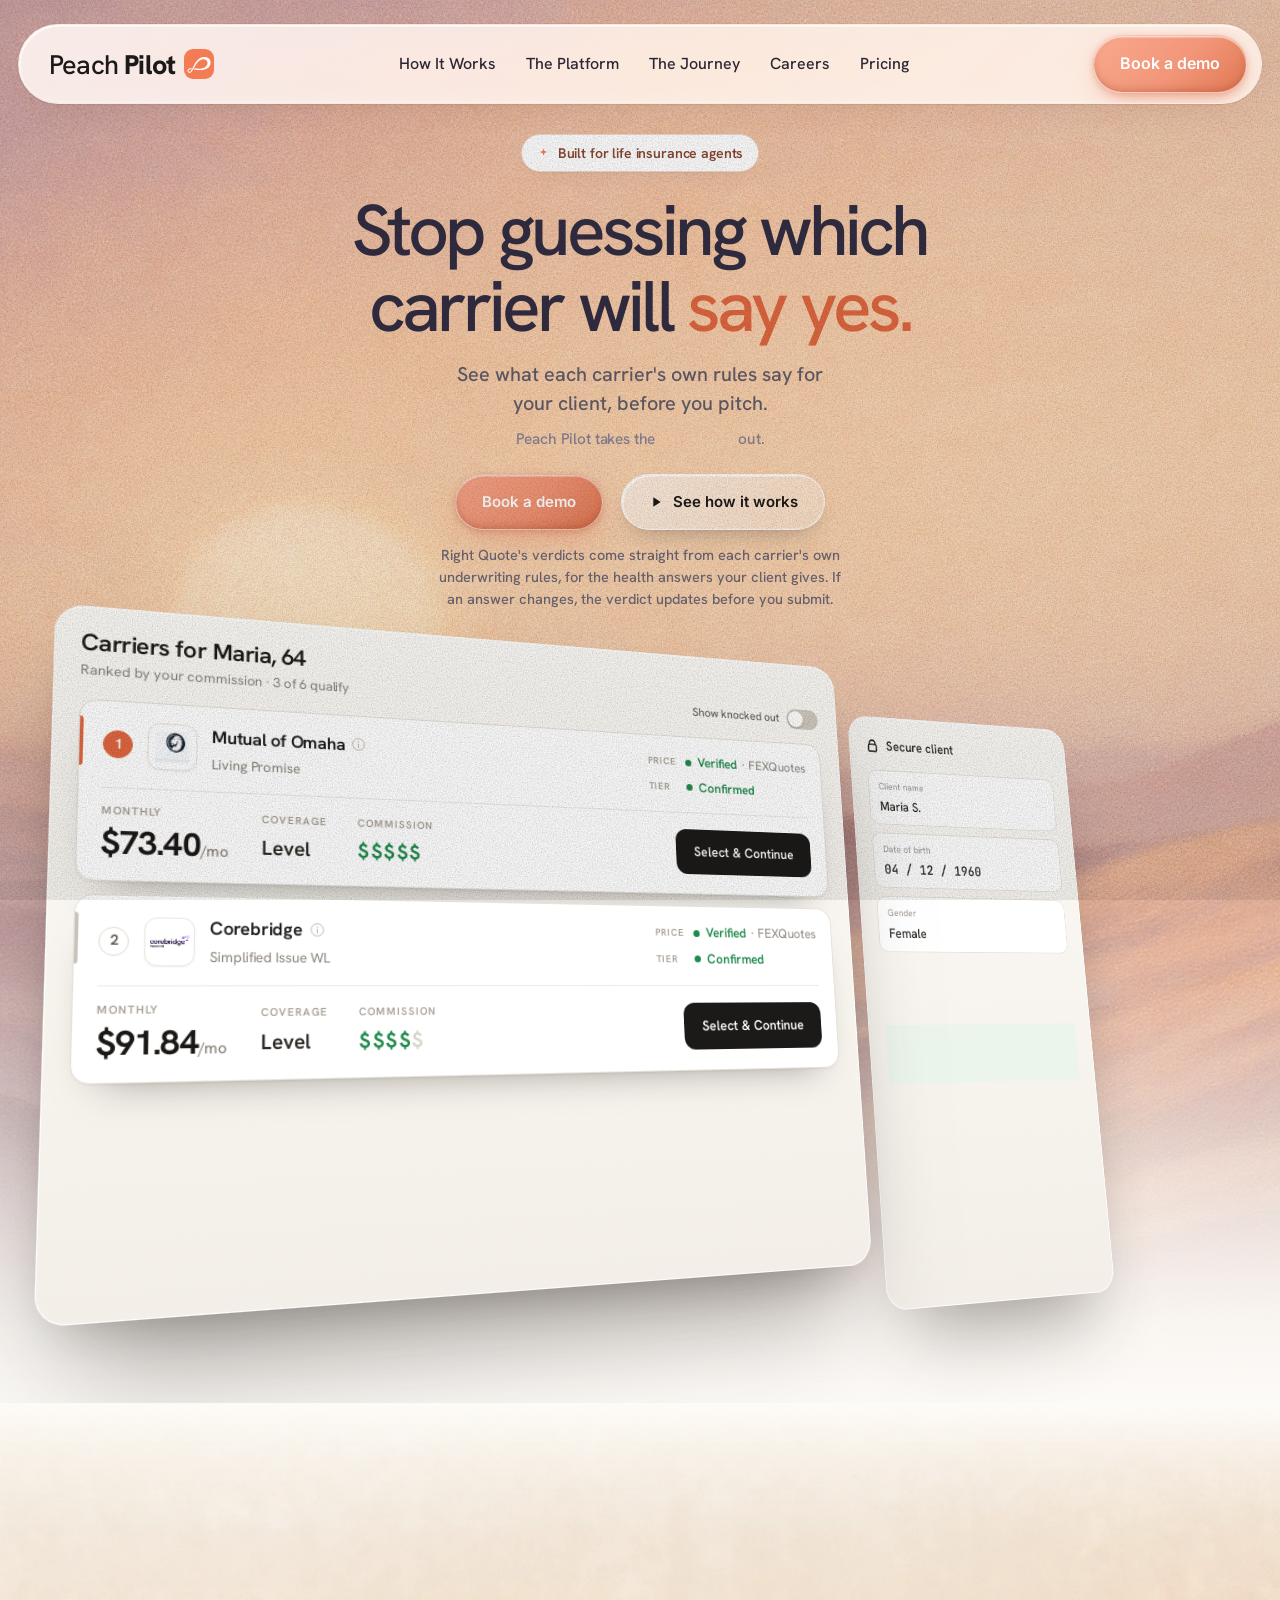
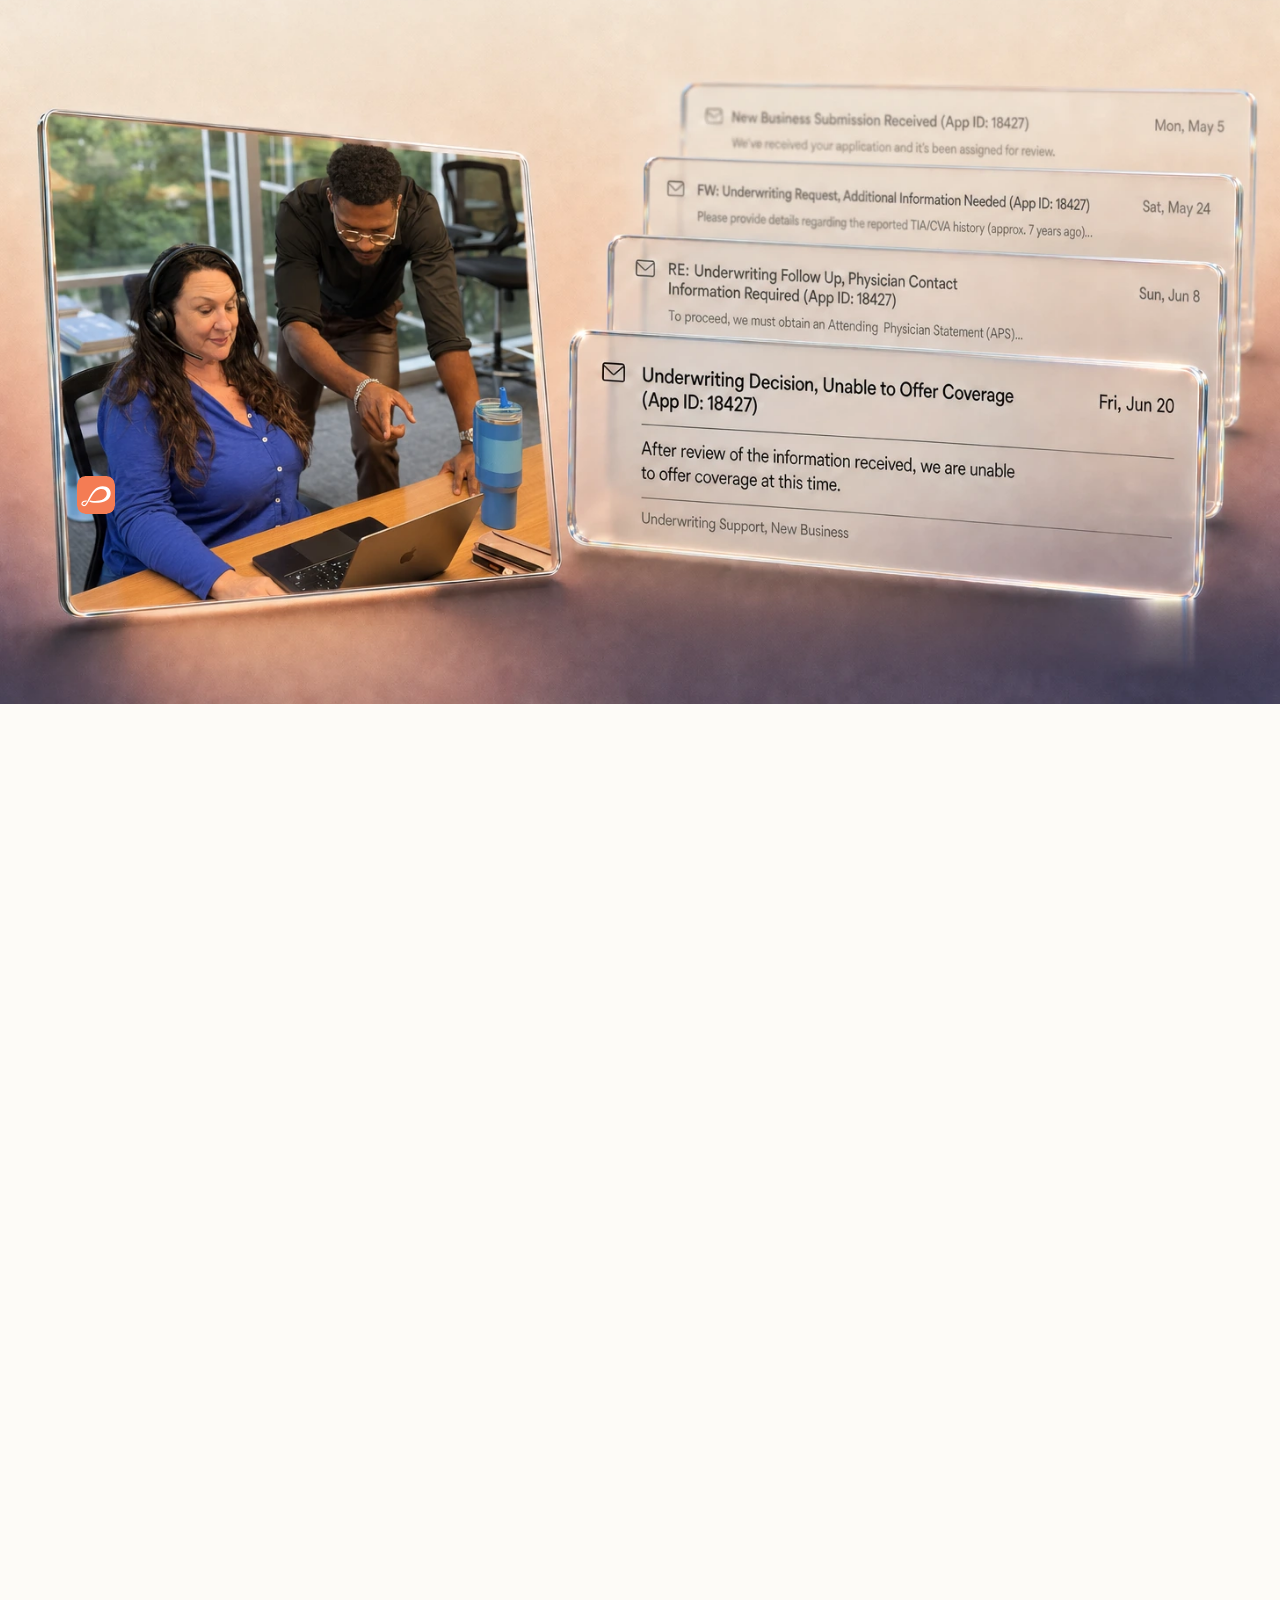
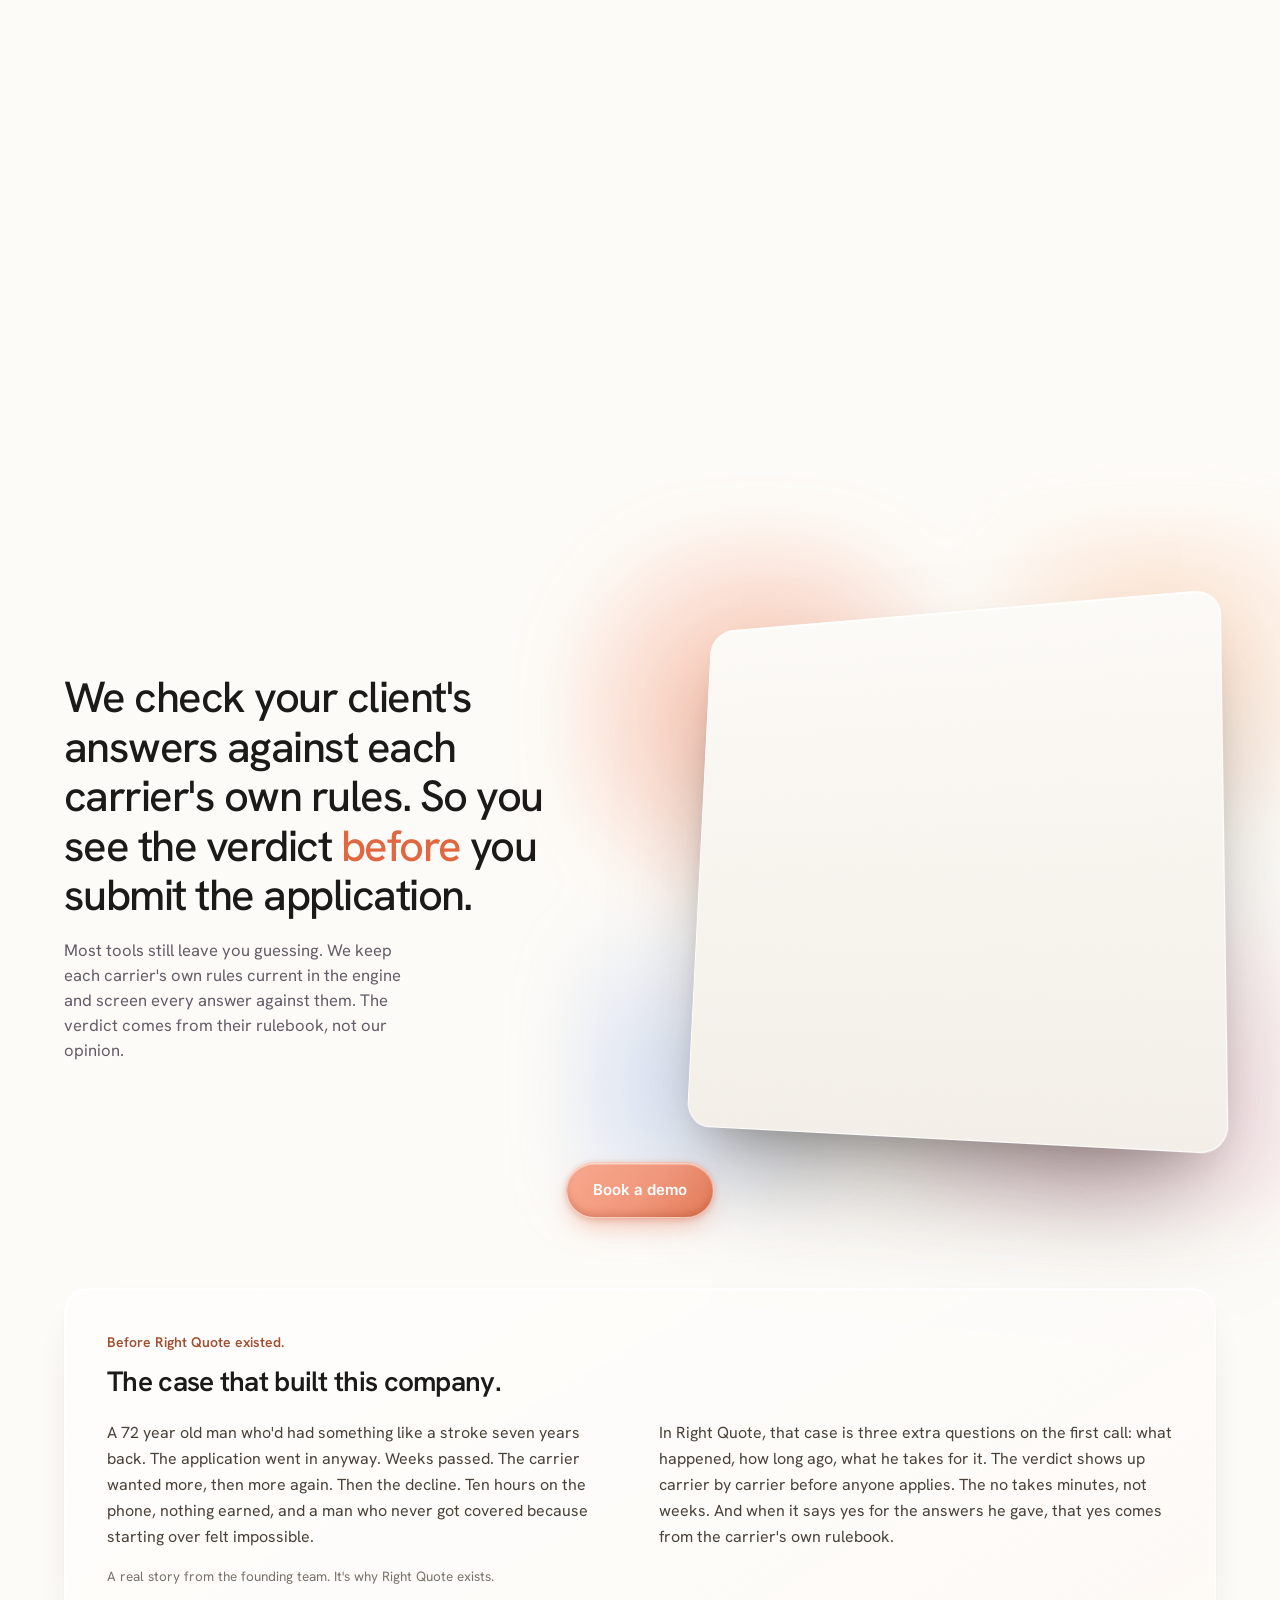
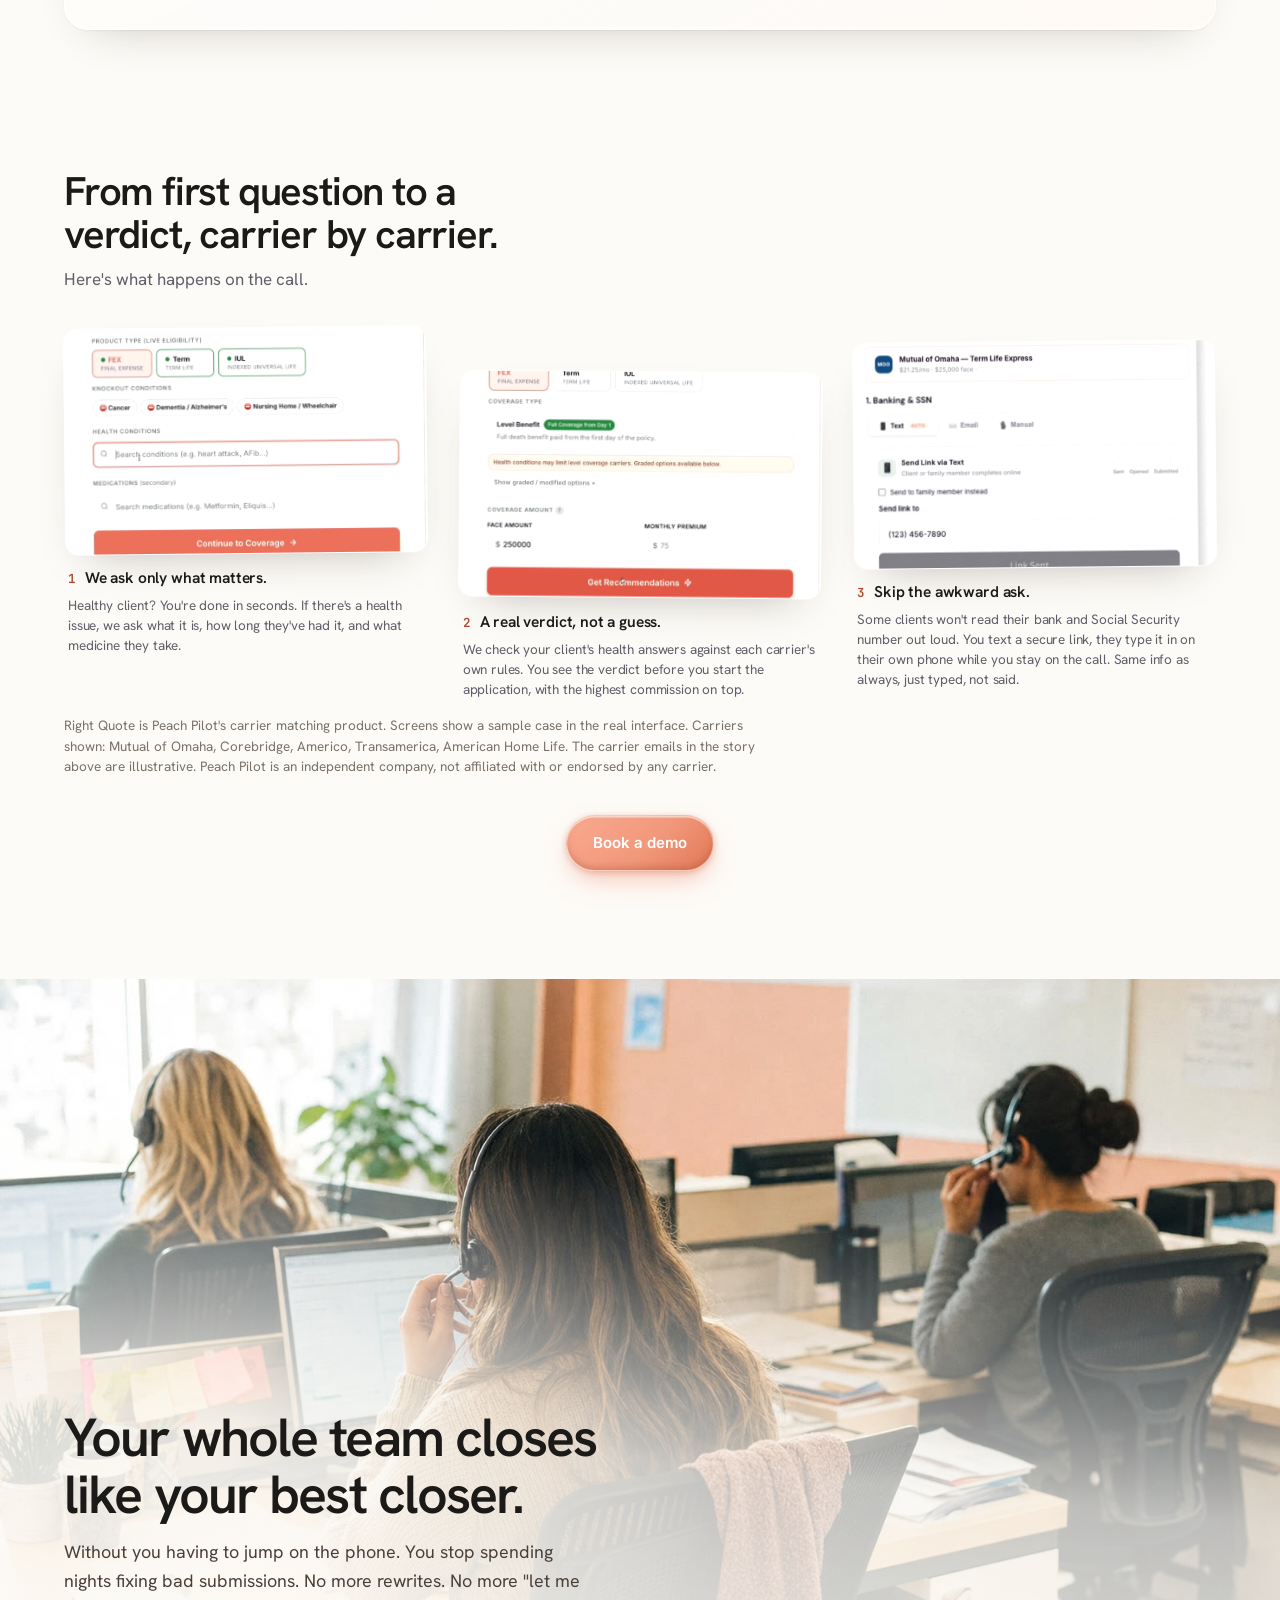
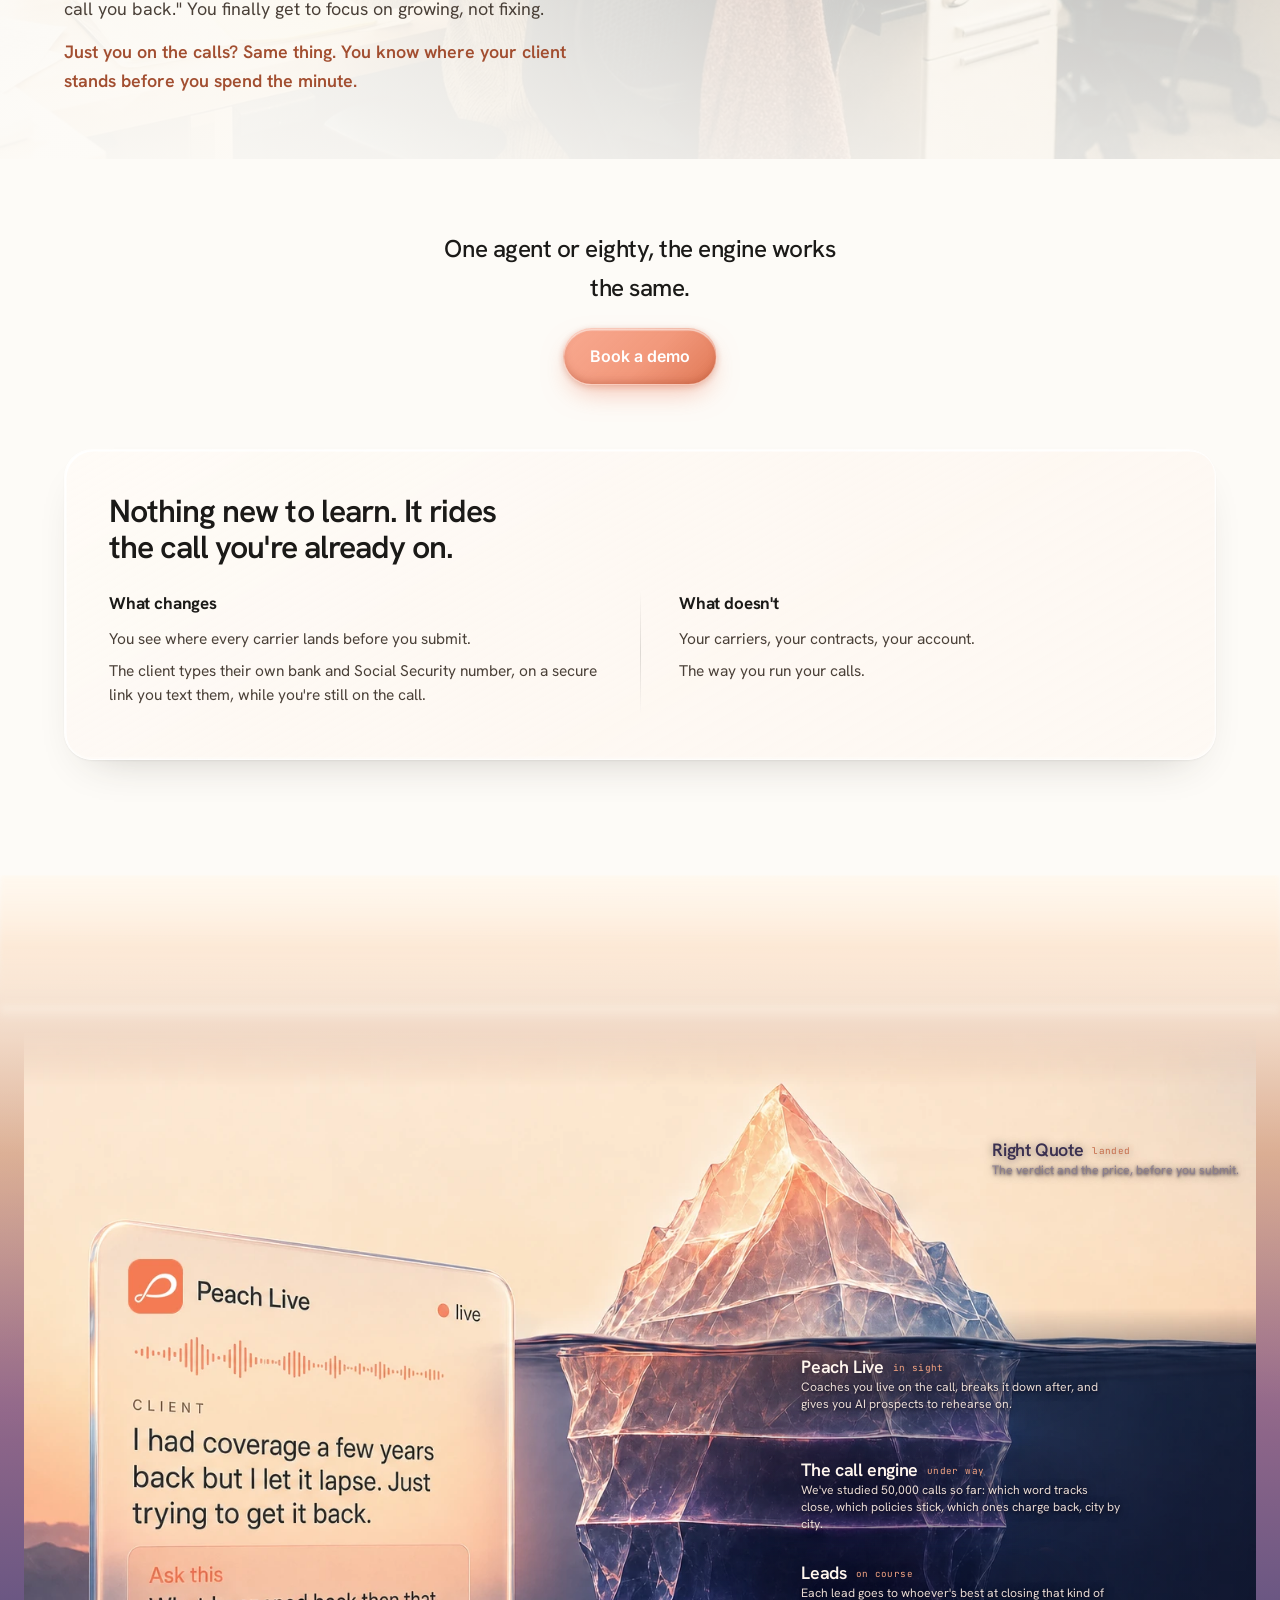
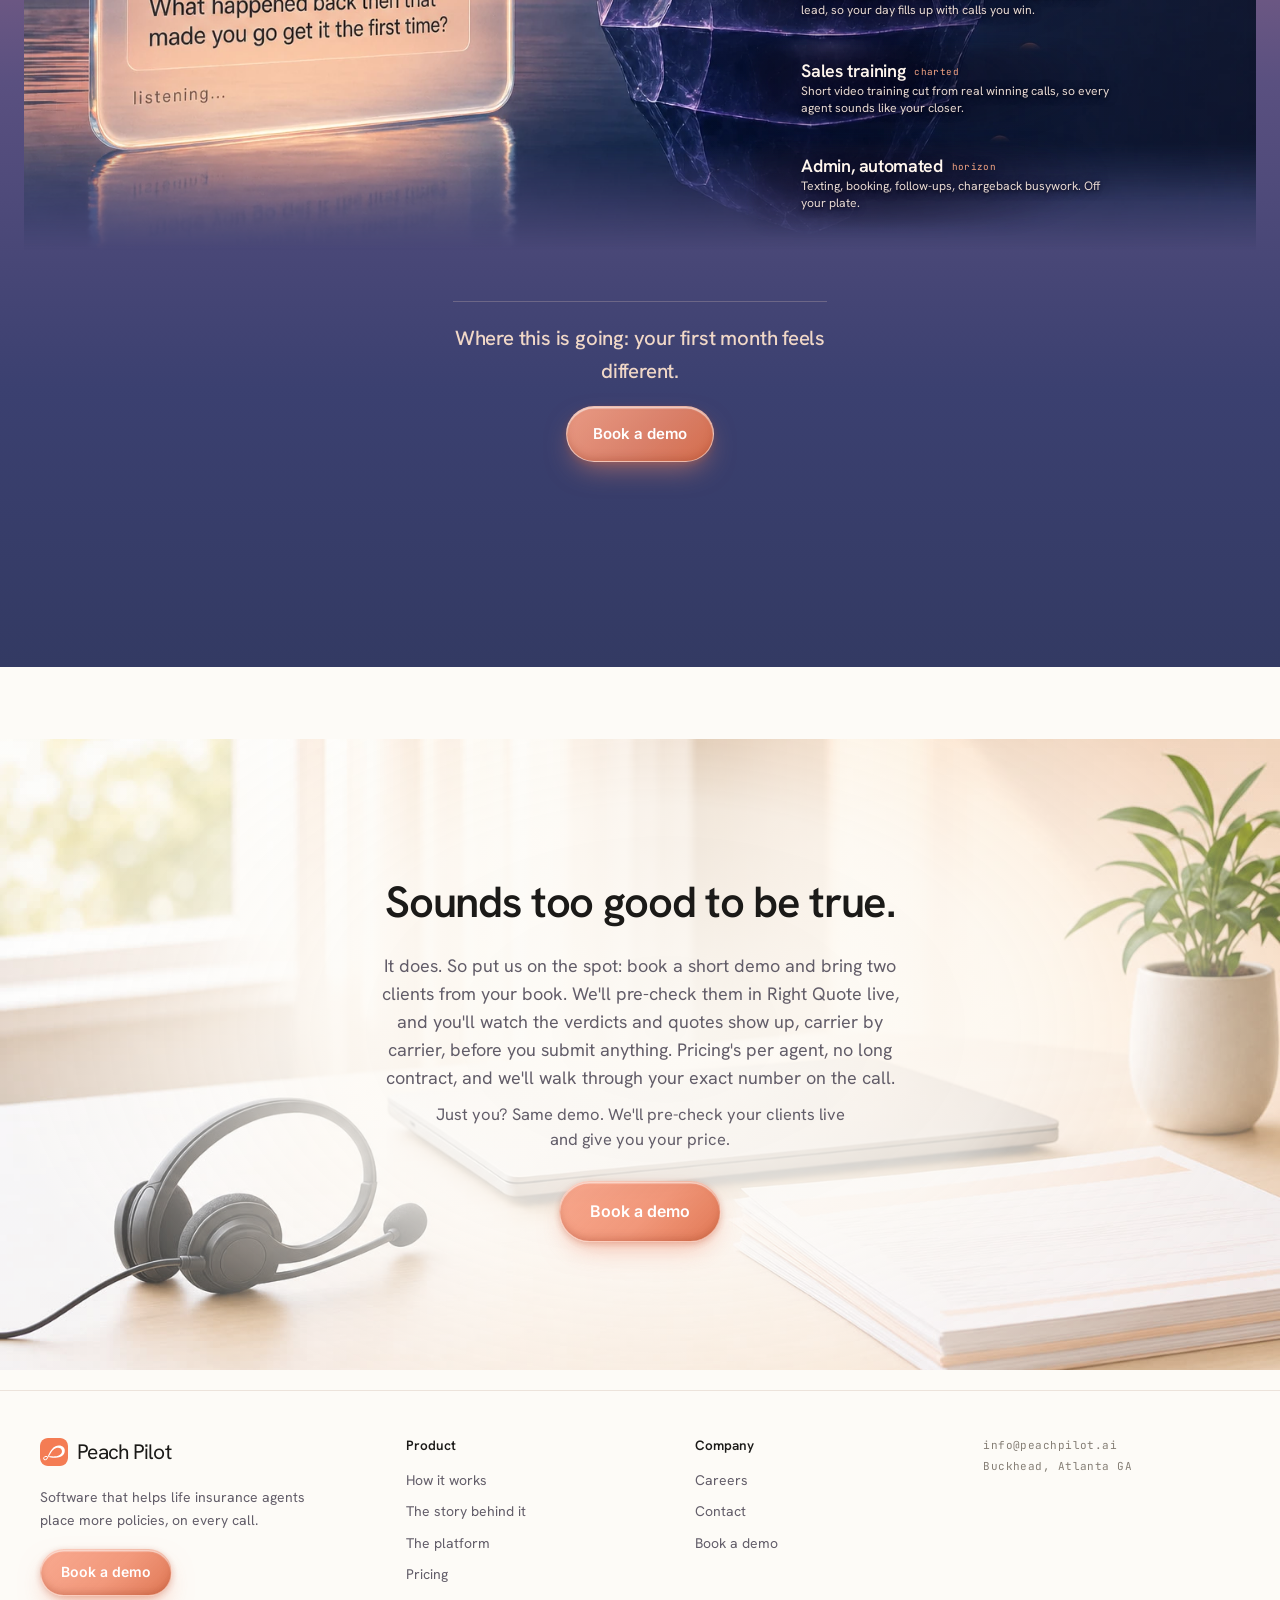
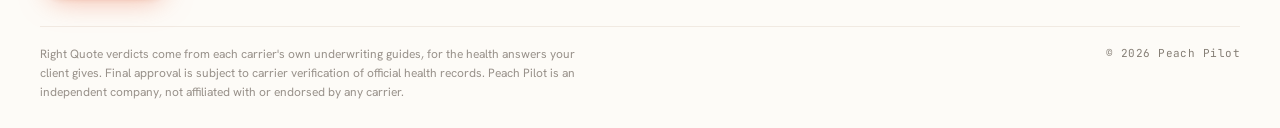
==== commit 97c8eed7: "Deploy: genuine product cards in the wedge verdict panel too (Mario review) Wedge now matches the he" ====
--- a/index.html
+++ b/index.html
@@ -1,4 +1,4 @@
-<!DOCTYPE html><html lang="en"><head><meta charset="utf-8"><meta name="viewport" content="width=device-width, initial-scale=1"><title>Peach Pilot — Stop guessing which carrier will say yes</title><meta name="description" content="Right Quote checks a client's health answers against each carrier's own underwriting rules, so agents see where they stand before they pitch. Built for final-expense agents."><link rel="canonical" href="https://peachpilot.ai/"><meta name="robots" content="index,follow"><meta property="og:type" content="website"><meta property="og:url" content="https://peachpilot.ai/"><meta property="og:title" content="Stop guessing which carrier will say yes."><meta property="og:description" content="See what each carrier's own rules say for your client, before you pitch."><meta property="og:image" content="https://peachpilot.ai/og.png"><meta name="twitter:card" content="summary_large_image"><link rel="icon" href="/favicon.svg"><link rel="apple-touch-icon" href="/favicon.svg"><link rel="preconnect" href="https://fonts.googleapis.com"><link rel="preconnect" href="https://fonts.gstatic.com" crossorigin><link href="https://fonts.googleapis.com/css2?family=Sora:wght@400;500;600;700;800&family=Inter:wght@400;500;600&family=Hanken+Grotesk:wght@400;500;600;700;800&family=JetBrains+Mono:wght@500;600&display=swap" rel="stylesheet"><script type="application/ld+json">{"@context":"https://schema.org","@graph":[{"@type":"Organization","name":"Peach Pilot","url":"https://peachpilot.ai/","logo":"https://peachpilot.ai/appicon.svg","address":{"@type":"PostalAddress","addressLocality":"Atlanta","addressRegion":"GA"}},{"@type":"WebSite","name":"Peach Pilot","url":"https://peachpilot.ai/"},{"@type":"SoftwareApplication","name":"Right Quote","applicationCategory":"BusinessApplication","operatingSystem":"Web","description":"Underwriting-aware quoting for life insurance agents."}]}</script><link rel="stylesheet" href="/_astro/Layout.CEgV3IQy.css"><link rel="stylesheet" href="/_astro/rebuild.DWuDD1hC.css"></head><body><svg width="0" height="0" style="position:absolute" aria-hidden="true" focusable="false"><filter id="ppliquid" x="-20%" y="-20%" width="140%" height="140%" color-interpolation-filters="sRGB"><feTurbulence type="fractalNoise" baseFrequency="0.009 0.013" numOctaves="2" seed="7" result="n"></feTurbulence><feGaussianBlur in="n" stdDeviation="1.1" result="ns"></feGaussianBlur><feDisplacementMap in="SourceGraphic" in2="ns" scale="13" xChannelSelector="R" yChannelSelector="G"></feDisplacementMap></filter></svg><div aria-hidden="true" style="position:fixed;inset:0;z-index:-3;background:linear-gradient(180deg,#fbeee3 0%,#fdfbf7 60%)"></div><div aria-hidden="true" style="position:absolute;top:0;left:0;right:0;height:1440px;z-index:-2;overflow:hidden;pointer-events:none;background-color:#f3d5c1;background-image:url('/hero-plate.jpg?v=2');background-size:cover;background-position:center 28%;background-repeat:no-repeat;-webkit-mask-image:linear-gradient(180deg,#000 0%,#000 52%,rgba(0,0,0,.92) 66%,rgba(0,0,0,.6) 80%,rgba(0,0,0,.25) 92%,transparent 100%);mask-image:linear-gradient(180deg,#000 0%,#000 52%,rgba(0,0,0,.92) 66%,rgba(0,0,0,.6) 80%,rgba(0,0,0,.25) 92%,transparent 100%)"><span style="position:absolute;left:0;right:0;bottom:0;height:620px;background:linear-gradient(180deg, rgba(253,251,247,0) 0%, rgba(253,251,247,.12) 26%, rgba(253,251,247,.34) 48%, rgba(253,251,247,.6) 68%, rgba(253,251,247,.85) 85%, #fdfbf7 100%)"></span></div><svg id="ppGrain" aria-hidden="true" focusable="false" style="position:fixed;inset:0;z-index:40;width:100%;height:100%;pointer-events:none;opacity:.6;mix-blend-mode:multiply"><filter id="ppgrainf" x="0" y="0" width="100%" height="100%"><feTurbulence type="fractalNoise" baseFrequency="0.8" numOctaves="2" stitchTiles="stitch" seed="4" result="n"></feTurbulence><feColorMatrix in="n" type="saturate" values="0"></feColorMatrix></filter><rect width="100%" height="100%" filter="url(#ppgrainf)"></rect></svg><nav class="pp-nav" aria-label="Primary" style="position:sticky;top:24px;z-index:60;margin:24px auto 0;max-width:1320px;padding:0 18px"><div style="display:grid;grid-template-columns:auto 1fr auto;gap:18px;align-items:center;height:80px;padding:0 14px 0 30px;border-radius:44px;background:linear-gradient(135deg, rgba(255,255,255,.42), rgba(255,255,255,.16) 55%, rgba(255,244,236,.26));backdrop-filter:blur(26px) saturate(1.5) brightness(1.04);-webkit-backdrop-filter:blur(26px) saturate(1.5);border:1px solid rgba(255,255,255,.65);box-shadow:inset 1.5px 1.5px 0 rgba(255,255,255,.95), inset -1px -2px 1px rgba(255,255,255,.25), inset 0 -10px 22px -16px rgba(255,255,255,.5), 0 0 0 1px rgba(120,72,46,.06), 0 1px 2px rgba(27,26,24,.04), 0 16px 34px -20px rgba(120,72,46,.18)"><a href="#top" aria-label="Peach Pilot home" style="display:inline-flex;align-items:center;gap:9px;justify-self:start"><span style="font-family:'Hanken Grotesk',sans-serif;font-size:27px;letter-spacing:-.03em;color:#1B1A18;line-height:1;white-space:nowrap"><span style="font-weight:500">Peach </span><span style="font-weight:800">Pilot</span></span><img src="/appicon.svg" alt="" aria-hidden="true" width="30" height="30" style="display:block;flex-shrink:0;border-radius:9px"></a><div style="display:flex;gap:30px;justify-self:center;flex-wrap:wrap;justify-content:center"><a class="pp-navlink" href="#works" style="font-size:16px;color:#2A2733;font-weight:500;white-space:nowrap">How It Works</a><a class="pp-navlink" href="#secure" style="font-size:16px;color:#2A2733;font-weight:500;white-space:nowrap">The Platform</a><a class="pp-navlink" href="#how" style="font-size:16px;color:#2A2733;font-weight:500;white-space:nowrap">The Journey</a><a class="pp-navlink" href="#demo" style="font-size:16px;color:#2A2733;font-weight:500;white-space:nowrap">Careers</a><a class="pp-navlink" href="#pricing" style="font-size:16px;color:#2A2733;font-weight:500;white-space:nowrap">Pricing</a></div><div style="justify-self:end"><a href="#demo" class="glass-btn glass-btn--peach" style="font-size:16px;white-space:nowrap">Book a demo</a></div></div></nav><main id="top"><section style="max-width:1200px;margin:0 auto;padding:30px 24px 30px"><div style="text-align:center;max-width:960px;margin:0 auto;position:relative;z-index:3"><span style="display:inline-flex;align-items:center;gap:8px;font-family:'Hanken Grotesk',sans-serif;font-size:14px;font-weight:600;letter-spacing:-.01em;color:#8A4630;background:#fff;border:1px solid #F3D9CB;padding:7px 15px;border-radius:999px;box-shadow:0 1px 2px rgba(27,26,24,.05), 0 10px 28px -16px rgba(27,26,24,.18)"><svg viewBox="0 0 24 24" width="13" height="13" fill="#F47C54"><path d="M12 3l1.8 4.6L18.5 9.4 13.8 11 12 15.6 10.2 11 5.5 9.4 10.2 7.6z"></path></svg>Built for life insurance agents</span><h1 style="font-family:'Hanken Grotesk',sans-serif;font-weight:500;font-size:clamp(44px,5.6vw,92px);letter-spacing:-.055em;line-height:1.06;margin:20px auto 0;max-width:900px;color:#322D42;text-wrap:balance">Stop guessing which carrier will <span style="color:#E0673F">say yes.</span></h1><p style="margin:16px auto 0;font-size:clamp(19px,1.55vw,23px);line-height:1.42;color:#625D69;font-weight:500;max-width:36ch">See what each carrier's own rules say for your client, before you pitch.</p><p class="pp-herorot" aria-label="Peach Pilot takes the guessing out.">Peach Pilot takes the <span class="pp-rot-wrap"><span class="pp-rot">guessing</span></span> out.</p><div style="display:flex;gap:18px;margin-top:24px;flex-wrap:wrap;justify-content:center"><a href="#demo" class="glass-btn glass-btn--peach">Book a demo</a><button type="button" id="ppHowBtn" class="glass-btn"><svg viewBox="0 0 24 24" width="16" height="16"><path d="M8 5v14l11-7z" fill="currentColor"></path></svg>See how it works</button></div><p style="margin:14px auto 0;font-size:14.5px;line-height:1.5;color:#6E6875;font-weight:500;max-width:52ch">Right Quote's verdicts come straight from each carrier's own underwriting rules, for the health answers your client gives. If an answer changes, the verdict updates before you submit.</p></div><div id="ppStage" style="position:relative;width:min(1120px,97vw);margin:28px auto 0;perspective:1250px;perspective-origin:38% 38%"><div id="ppTilt" style="position:relative;display:flex;align-items:flex-start;gap:26px;transform-style:preserve-3d;transform:rotateX(9deg) rotateY(17deg) rotate(-1.5deg);transform-origin:center center;will-change:transform"><div id="carriers" aria-label="Carrier results" style="position:relative;z-index:3;flex:1 1 640px;min-width:0;transform-style:preserve-3d;padding:22px 22px 20px;border-radius:26px;background:linear-gradient(180deg,#FCFAF6,#F3EFE8);border:1px solid rgba(255,255,255,.9);box-shadow:inset 0 1px 0 rgba(255,255,255,.95), 0 60px 100px -36px rgba(48,42,36,.5), 0 20px 44px -24px rgba(48,42,36,.3)"><div class="rq-hdr"><div style="min-width:0"><span class="rq-hdr-title">Carriers for Maria, 64</span><span class="rq-hdr-sub">Ranked by your commission &middot; 3 of 6 qualify</span></div><div class="rq-toggle-wrap"><span class="rq-toggle-lbl">Show knocked out</span><button type="button" id="ppKoToggle" class="rq-toggle" role="switch" aria-checked="false" aria-label="Show knocked-out carriers"><span class="rq-toggle-knob"></span></button></div></div><div class="rq-list rq-hide-ko" style="transform-style:preserve-3d"><article class="rq-card rq-card--top"><div class="rq-head"><span class="rq-num rq-num--top">1</span><span class="rq-logo"><img src="moo-logo.png" alt="Mutual of Omaha" width="30" height="30" style="display:block;width:30px;height:30px;object-fit:contain"></span><div style="min-width:0"><span class="rq-name">Mutual of Omaha<svg class="rq-info" viewBox="0 0 24 24" width="15" height="15" aria-hidden="true"><circle cx="12" cy="12" r="9.2" fill="none" stroke="currentColor" stroke-width="1.6"></circle><circle cx="12" cy="7.9" r="1.15" fill="currentColor"></circle><path d="M12 11.2v5.4" stroke="currentColor" stroke-width="1.7" stroke-linecap="round"></path></svg></span><span class="rq-plan">Living Promise</span></div><div class="rq-meta"><span class="rq-lbl">Price</span><span class="rq-status"><span class="rq-dot" style="background:#1F8A4C"></span><span class="rq-ok">Verified</span><span class="rq-src">&middot; FEXQuotes</span></span><span class="rq-lbl">Tier</span><span class="rq-status"><span class="rq-dot" style="background:#1F8A4C"></span><span class="rq-ok">Confirmed</span></span></div></div><div class="rq-div"></div><div class="rq-stats"><div class="rq-stat"><span class="rq-lbl">Monthly</span><span class="rq-price">$73.40<span>/mo</span></span></div><div class="rq-stat"><span class="rq-lbl">Coverage</span><span class="rq-cov">Level</span></div><div class="rq-stat"><span class="rq-lbl">Commission</span><span class="rq-pips">$$$$$</span></div><button type="button" class="rq-cta">Select &amp; Continue</button></div></article><article class="rq-card"><div class="rq-head"><span class="rq-num">2</span><span class="rq-logo"><img src="corebridge-logo.png" alt="Corebridge" style="display:block;max-width:34px;max-height:22px;width:auto;height:auto;object-fit:contain"></span><div style="min-width:0"><span class="rq-name">Corebridge<svg class="rq-info" viewBox="0 0 24 24" width="15" height="15" aria-hidden="true"><circle cx="12" cy="12" r="9.2" fill="none" stroke="currentColor" stroke-width="1.6"></circle><circle cx="12" cy="7.9" r="1.15" fill="currentColor"></circle><path d="M12 11.2v5.4" stroke="currentColor" stroke-width="1.7" stroke-linecap="round"></path></svg></span><span class="rq-plan">Simplified Issue WL</span></div><div class="rq-meta"><span class="rq-lbl">Price</span><span class="rq-status"><span class="rq-dot" style="background:#1F8A4C"></span><span class="rq-ok">Verified</span><span class="rq-src">&middot; FEXQuotes</span></span><span class="rq-lbl">Tier</span><span class="rq-status"><span class="rq-dot" style="background:#1F8A4C"></span><span class="rq-ok">Confirmed</span></span></div></div><div class="rq-div"></div><div class="rq-stats"><div class="rq-stat"><span class="rq-lbl">Monthly</span><span class="rq-price">$91.84<span>/mo</span></span></div><div class="rq-stat"><span class="rq-lbl">Coverage</span><span class="rq-cov">Level</span></div><div class="rq-stat"><span class="rq-lbl">Commission</span><span class="rq-pips">$$$$<span class="rq-off">$</span></span></div><button type="button" class="rq-cta">Select &amp; Continue</button></div></article><article class="rq-card"><div class="rq-head"><span class="rq-num">3</span><span class="rq-logo"><img src="americo-logo.png" alt="Americo" style="display:block;max-width:34px;max-height:20px;width:auto;height:auto;object-fit:contain"></span><div style="min-width:0"><span class="rq-name">Americo<svg class="rq-info" viewBox="0 0 24 24" width="15" height="15" aria-hidden="true"><circle cx="12" cy="12" r="9.2" fill="none" stroke="currentColor" stroke-width="1.6"></circle><circle cx="12" cy="7.9" r="1.15" fill="currentColor"></circle><path d="M12 11.2v5.4" stroke="currentColor" stroke-width="1.7" stroke-linecap="round"></path></svg></span><span class="rq-plan">Eagle Premier</span></div><div class="rq-meta"><span class="rq-lbl">Price</span><span class="rq-status"><span class="rq-dot" style="background:#1F8A4C"></span><span class="rq-ok">Verified</span><span class="rq-src">&middot; FEXQuotes</span></span><span class="rq-lbl">Tier</span><span class="rq-status"><span class="rq-dot" style="background:#1F8A4C"></span><span class="rq-ok">Confirmed</span></span></div></div><div class="rq-div"></div><div class="rq-stats"><div class="rq-stat"><span class="rq-lbl">Monthly</span><span class="rq-price">$83.71<span>/mo</span></span></div><div class="rq-stat"><span class="rq-lbl">Coverage</span><span class="rq-cov">Level</span></div><div class="rq-stat"><span class="rq-lbl">Commission</span><span class="rq-pips">$$$<span class="rq-off">$$</span></span></div><button type="button" class="rq-cta">Select &amp; Continue</button></div></article><article class="rq-card rq-card--ko"><div class="rq-head"><span class="rq-num rq-num--ko">4</span><span class="rq-logo"><img src="moo-logo.png" alt="Mutual of Omaha" width="28" height="28" style="display:block;width:28px;height:28px;object-fit:contain"></span><div style="min-width:0"><span class="rq-name">Mutual of Omaha<svg class="rq-info" viewBox="0 0 24 24" width="15" height="15" aria-hidden="true"><circle cx="12" cy="12" r="9.2" fill="none" stroke="currentColor" stroke-width="1.6"></circle><circle cx="12" cy="7.9" r="1.15" fill="currentColor"></circle><path d="M12 11.2v5.4" stroke="currentColor" stroke-width="1.7" stroke-linecap="round"></path></svg></span><span class="rq-plan">Living Promise Graded</span></div><div class="rq-meta rq-meta--ko"><span class="rq-lbl">Status</span><span class="rq-ko-status"><span class="rq-dot" style="background:#C7C0B6"></span>Doesn't qualify</span></div></div><div class="rq-ko-reason"><svg viewBox="0 0 24 24" width="15" height="15" fill="none" stroke="currentColor" stroke-width="1.7" stroke-linecap="round" stroke-linejoin="round"><path d="M12 3.6 2.6 20h18.8z"></path><path d="M12 10v4.2"></path><path d="M12 17.3v.15"></path></svg>Health class qualifies for Level, not Graded.</div></article><article class="rq-card rq-card--ko"><div class="rq-head"><span class="rq-num rq-num--ko">5</span><span class="rq-logo"><img src="americo-logo.png" alt="Americo" style="display:block;max-width:32px;max-height:18px;width:auto;height:auto;object-fit:contain"></span><div style="min-width:0"><span class="rq-name">Americo<svg class="rq-info" viewBox="0 0 24 24" width="15" height="15" aria-hidden="true"><circle cx="12" cy="12" r="9.2" fill="none" stroke="currentColor" stroke-width="1.6"></circle><circle cx="12" cy="7.9" r="1.15" fill="currentColor"></circle><path d="M12 11.2v5.4" stroke="currentColor" stroke-width="1.7" stroke-linecap="round"></path></svg></span><span class="rq-plan">Eagle Premier Graded</span></div><div class="rq-meta rq-meta--ko"><span class="rq-lbl">Status</span><span class="rq-ko-status"><span class="rq-dot" style="background:#C7C0B6"></span>Doesn't qualify</span></div></div><div class="rq-ko-reason"><svg viewBox="0 0 24 24" width="15" height="15" fill="none" stroke="currentColor" stroke-width="1.7" stroke-linecap="round" stroke-linejoin="round"><path d="M12 3.6 2.6 20h18.8z"></path><path d="M12 10v4.2"></path><path d="M12 17.3v.15"></path></svg>Health class qualifies for Level, not Graded.</div></article><article class="rq-card rq-card--ko"><div class="rq-head"><span class="rq-num rq-num--ko">6</span><span class="rq-logo"><img src="transamerica-logo.png" alt="Transamerica" style="display:block;max-width:30px;max-height:28px;width:auto;height:auto;object-fit:contain"></span><div style="min-width:0"><span class="rq-name">Transamerica<svg class="rq-info" viewBox="0 0 24 24" width="15" height="15" aria-hidden="true"><circle cx="12" cy="12" r="9.2" fill="none" stroke="currentColor" stroke-width="1.6"></circle><circle cx="12" cy="7.9" r="1.15" fill="currentColor"></circle><path d="M12 11.2v5.4" stroke="currentColor" stroke-width="1.7" stroke-linecap="round"></path></svg></span><span class="rq-plan">Immediate Solution GI</span></div><div class="rq-meta rq-meta--ko"><span class="rq-lbl">Status</span><span class="rq-ko-status"><span class="rq-dot" style="background:#C7C0B6"></span>Doesn't qualify</span></div></div><div class="rq-ko-reason"><svg viewBox="0 0 24 24" width="15" height="15" fill="none" stroke="currentColor" stroke-width="1.7" stroke-linecap="round" stroke-linejoin="round"><path d="M12 3.6 2.6 20h18.8z"></path><path d="M12 10v4.2"></path><path d="M12 17.3v.15"></path></svg>Health class qualifies for Level, not Guaranteed Issue.</div></article></div></div><div aria-label="Secure client" style="position:relative;z-index:2;flex:0 0 290px;width:290px;margin-top:46px;transform-style:preserve-3d;transform:translateZ(-18px);padding:20px;border-radius:24px;background:linear-gradient(180deg,#FCFAF6,#F3EFE8);border:1px solid rgba(255,255,255,.9);box-shadow:inset 0 1px 0 rgba(255,255,255,.95), 0 50px 84px -34px rgba(48,42,36,.46)"><div style="display:flex;align-items:center;gap:9px;margin-bottom:16px;color:#34302B;font-size:15px;font-weight:600"><svg viewBox="0 0 24 24" width="17" height="17" fill="none" stroke="#1B1A18" stroke-width="2.2" stroke-linecap="round" stroke-linejoin="round"><path d="M7 10V8a5 5 0 0 1 10 0v2"></path><rect x="5" y="10" width="14" height="11" rx="2"></rect></svg>Secure client</div><div style="padding:9px 12px;margin-bottom:9px;border-radius:11px;background:#fff;border:1px solid #E7E1D8"><small style="display:block;color:#9b948e;font-size:10.5px">Client name</small><span style="display:block;color:#2a2622;font-size:14.5px;font-weight:500;margin-top:2px">Maria S.</span></div><div style="padding:9px 12px;margin-bottom:9px;border-radius:11px;background:#fff;border:1px solid #E7E1D8"><small style="display:block;color:#9b948e;font-size:10.5px">Date of birth</small><span style="display:block;color:#2a2622;font-size:14.5px;font-weight:500;margin-top:2px;font-family:'JetBrains Mono',monospace">04 / 12 / 1960</span></div><div style="position:relative;padding:9px 12px;margin-bottom:9px;border-radius:11px;background:#fff;border:1px solid #E7E1D8"><small style="display:block;color:#9b948e;font-size:10.5px">Gender</small><span style="display:block;color:#2a2622;font-size:14.5px;font-weight:500;margin-top:2px">Female</span></div><div style="position:relative;padding:9px 12px;margin-bottom:9px;border-radius:11px;background:#fff;border:1px solid #E7E1D8"><small style="display:block;color:#9b948e;font-size:10.5px">Tobacco use</small><span style="display:block;color:#2a2622;font-size:14.5px;font-weight:500;margin-top:2px">No</span></div><div style="position:relative;padding:9px 12px;margin-bottom:14px;border-radius:11px;background:rgba(231,245,236,.7);border:1px solid rgba(27,143,77,.32)"><small style="display:block;color:#3C7A5A;font-size:10.5px">Secure link</small><span style="display:flex;align-items:center;gap:7px;color:#1B8F4D;font-size:13.5px;font-weight:600;margin-top:3px"><svg viewBox="0 0 24 24" width="14" height="14" fill="none" stroke="#1B8F4D" stroke-width="2.4" stroke-linecap="round" stroke-linejoin="round"><path d="M7 10V8a5 5 0 0 1 10 0v2"></path><rect x="5" y="10" width="14" height="11" rx="2"></rect></svg>Secure link received</span></div><div style="position:relative;padding:9px 12px;margin-bottom:9px;border-radius:11px;background:#fff;border:1px solid #E7E1D8"><small style="display:block;color:#9b948e;font-size:10.5px">ACH account number</small><span style="display:block;color:#2a2622;font-size:14px;font-weight:500;margin-top:3px;font-family:'JetBrains Mono',monospace;letter-spacing:.02em">xxxxxxxxxx987</span></div><div style="position:relative;padding:9px 12px;margin-bottom:14px;border-radius:11px;background:#fff;border:1px solid #E7E1D8"><small style="display:block;color:#9b948e;font-size:10.5px">SSN</small><span style="display:block;color:#2a2622;font-size:14px;font-weight:500;margin-top:3px;font-family:'JetBrains Mono',monospace;letter-spacing:.02em">xxx-xx-1234</span></div><button type="button" id="ppRunBtn" class="glass-btn glass-btn--peach" style="width:100%;justify-content:center;font-size:14px;padding:13px 16px;border-radius:14px"><svg viewBox="0 0 24 24" width="15" height="15" fill="none" stroke="#fff" stroke-width="2.2" stroke-linecap="round" stroke-linejoin="round"><path d="M7 10V8a5 5 0 0 1 10 0v2"></path><rect x="5" y="10" width="14" height="11" rx="2"></rect></svg>Run carrier check</button></div></div></div></section><section id="how" class="pp-scenefull pp-thread-row"><div class="pp-scenepin"><div class="pp-scenestick"><img class="pp-sc-img" src="/pain-scene-full.webp?v=8" alt="" aria-hidden="true" width="1536" height="1024" loading="lazy"><h2 class="pp-sc-head"><span class="pp-sc-l">You did<br>everything right.</span><span class="pp-sc-r">The carrier<br>still said no.</span></h2><div class="pp-sc-band"><img class="pp-sc-mark" src="/appicon.svg" alt="" aria-hidden="true" width="44" height="44"><p class="pp-sc-relief">With Right Quote, you see every carrier&rsquo;s verdict before you submit.</p></div><p class="pp-sc-fine">Checked against each carrier's official underwriting guide, for the answers your client gives. Final approval is subject to carrier verification of official health records.</p></div></div><div class="pp-srtext"><p>A carrier email thread: New Business Submission Received (App ID: 18427), Mon, May 5. We've received your application and it's been assigned for review. FW: Underwriting Request, Additional Information Needed, Sat, May 24: please provide details regarding the reported TIA/CVA history (approx. 7 years ago). RE: Underwriting Follow Up, Physician Contact Information Required, Sun, Jun 8: to proceed, we must obtain an Attending Physician Statement (APS). Underwriting Decision, Unable to Offer Coverage, Fri, Jun 20: after review of the information received, we are unable to offer coverage at this time. Underwriting Support, New Business.</p></div></section><section id="wedge" style="max-width:1200px;margin:0 auto;padding:clamp(36px,4.5vw,68px) 24px clamp(70px,9vw,130px)"><div style="display:grid;grid-template-columns:repeat(auto-fit,minmax(320px,1fr));gap:clamp(32px,5vw,70px);align-items:center"><div><p style="font-family:'Hanken Grotesk',sans-serif;font-weight:500;font-size:clamp(26px,3.4vw,44px);color:#1B1A18;letter-spacing:-.035em;line-height:1.14;text-wrap:balance;max-width:24ch">We check your client's answers against each carrier's own rules. So you see the verdict <em style="font-style:normal;color:#E0673F">before</em> you submit the application.</p><p style="color:#625D69;font-size:clamp(16px,1.3vw,19px);margin-top:18px;line-height:1.5;max-width:38ch">Most tools still leave you guessing. We keep each carrier's own rules current in the engine and screen every answer against them. The verdict comes from their rulebook, not our opinion.</p></div><div id="ppWedgeStage" style="position:relative;perspective:1100px"><div aria-hidden="true" style="position:absolute;inset:-14% -20%;z-index:0;pointer-events:none;filter:blur(28px);background:radial-gradient(42% 46% at 26% 28%, rgba(244,124,84,.5), rgba(244,124,84,0) 70%),radial-gradient(38% 42% at 78% 20%, rgba(255,196,160,.55), rgba(255,196,160,0) 70%),radial-gradient(46% 50% at 72% 84%, rgba(233,150,180,.38), rgba(233,150,180,0) 72%),radial-gradient(36% 40% at 16% 82%, rgba(150,180,240,.34), rgba(150,180,240,0) 72%)"></div><div id="ppVerdictTilt" style="position:relative;z-index:1;transform-style:preserve-3d;transform:rotateX(8deg) rotateY(-16deg) rotate(1.2deg);will-change:transform"><div aria-hidden="true" style="position:absolute;inset:0;border-radius:24px;transform:translateZ(-20px);background:linear-gradient(155deg,rgba(255,216,196,.72),rgba(255,238,228,.42) 55%,rgba(240,152,118,.55));border:1px solid rgba(255,255,255,.45);box-shadow:0 46px 80px -30px rgba(48,42,36,.5);pointer-events:none"></div><div class="pp-verdict pp-glass pp-glass--deep"><div class="pp-verdict-case">Example case: Maria, 64 &middot; $15,000 coverage</div><div class="pp-verdict-row"><img src="/moo-logo.png" alt="Mutual of Omaha" width="38" height="38" style="object-fit:contain"><div><strong>Mutual of Omaha</strong><small>$73.40/mo &middot; &asymp; $900 commission</small></div><span class="pp-stamp">Level</span></div><div class="pp-verdict-row"><img src="/corebridge-logo.png" alt="Corebridge" width="38" height="14" style="object-fit:contain;height:14px;width:auto"><div><strong>Corebridge</strong><small>$91.84/mo &middot; &asymp; $660 commission</small></div><span class="pp-stamp">Level</span></div><div class="pp-verdict-meta"><span>Straight from each carrier's own underwriting rules, kept current in the app, for the answers your client gave.</span><span>If an answer changes, the verdict updates before you submit. Not 35 days later.</span><span>Ranked by your commission, highest first (for the same coverage you picked).</span></div></div></div></div></div><div style="text-align:center;margin-top:clamp(18px,2.2vw,30px)"><a class="glass-btn glass-btn--peach" href="#demo">Book a demo</a></div><div class="pp-realcase pp-glass" style="margin-top:clamp(44px,5.5vw,72px);border-radius:24px;padding:clamp(26px,3.4vw,42px)"><p style="margin:0 0 6px;font-size:14px;font-weight:600;color:#A24E30">Before Right Quote existed.</p><h3 style="font-family:'Hanken Grotesk',sans-serif;font-weight:600;font-size:clamp(20px,2.2vw,28px);color:#1B1A18;letter-spacing:-.025em;margin:0">The case that built this company.</h3><div style="display:grid;grid-template-columns:repeat(auto-fit,minmax(300px,1fr));gap:clamp(20px,3vw,44px);margin-top:16px"><p style="color:#4A4038;font-size:16px;line-height:1.62;margin:0">A 72 year old man who'd had something like a stroke seven years back. The application went in anyway. Weeks passed. The carrier wanted more, then more again. Then the decline. Ten hours on the phone, nothing earned, and a man who never got covered because starting over felt impossible.</p><p style="color:#4A4038;font-size:16px;line-height:1.62;margin:0">In Right Quote, that case is three extra questions on the first call: what happened, how long ago, what he takes for it. The verdict shows up carrier by carrier before anyone applies. The no takes minutes, not weeks. And when it says yes for the answers he gave, that yes comes from the carrier's own rulebook.</p></div><p style="margin:16px 0 0;font-size:13.5px;color:#7A7269">A real story from the founding team. It's why Right Quote exists.</p></div></section><section id="works" style="max-width:1200px;margin:0 auto;padding:24px 24px 8px"><h2 style="font-family:'Hanken Grotesk',sans-serif;font-weight:600;font-size:clamp(26px,3.2vw,40px);color:#1B1A18;letter-spacing:-.03em;line-height:1.08;max-width:22ch;text-wrap:balance">From first question to a verdict, carrier by carrier.</h2><p style="color:#625D69;font-size:17px;margin-top:10px">Here's what happens on the call.</p><div class="pp-strip"><figure class="pp-frame"><div class="pp-frame-media"><video src="/health-screening-loop.mp4" poster="/health-screening-poster.jpg" muted loop playsinline preload="metadata"></video></div><figcaption><span class="pp-frame-n">1</span>We ask only what matters.<small>Healthy client? You're done in seconds. If there's a health issue, we ask what it is, how long they've had it, and what medicine they take.</small></figcaption></figure><figure class="pp-frame"><div class="pp-frame-media"><video src="/carrier-matching-loop.mp4" poster="/carrier-matching-poster.jpg" muted loop playsinline preload="metadata"></video></div><figcaption><span class="pp-frame-n">2</span>A real verdict, not a guess.<small>We check your client's health answers against each carrier's own rules. You see the verdict before you start the application, with the highest commission on top.</small></figcaption></figure><figure class="pp-frame"><div class="pp-frame-media"><video src="/secure-loop.mp4" poster="/secure-poster.jpg" muted loop playsinline preload="metadata"></video></div><figcaption><span class="pp-frame-n">3</span>Skip the awkward ask.<small>Some clients won't read their bank and Social Security number out loud. You text a secure link, they type it in on their own phone while you stay on the call. Same info as always, just typed, not said.</small></figcaption></figure></div><p style="margin-top:16px;font-family:'Hanken Grotesk',sans-serif;font-size:13.5px;line-height:1.5;color:#7A7269;max-width:88ch">Right Quote is Peach Pilot's carrier matching product. Screens show a sample case in the real interface. Carriers shown: Mutual of Omaha, Corebridge, Americo, Transamerica, American Home Life. The carrier emails in the story above are illustrative. Peach Pilot is an independent company, not affiliated with or endorsed by any carrier.</p><div style="text-align:center;margin:clamp(26px,3vw,40px) 0 24px"><a class="glass-btn glass-btn--peach" href="#demo">Book a demo</a></div></section><section id="secure" class="pp-outcome" aria-label="The outcome"><img src="/outcome-bullpen-doc.jpg" alt="Agents on headsets working calls in a bright office" loading="lazy" width="1536" height="1024"><div class="pp-outcome-copy"><h2>Your whole team closes like your best closer.</h2><p>Without you having to jump on the phone. You stop spending nights fixing bad submissions. No more rewrites. No more "let me call you back." You finally get to focus on growing, not fixing.</p><p class="pp-outcome-solo">Just you on the calls? Same thing. You know where your client stands before you spend the minute.</p></div></section><section aria-label="Book a demo" style="max-width:1200px;margin:0 auto;padding:clamp(44px,5.5vw,72px) 24px 0;text-align:center"><p style="font-family:'Hanken Grotesk',sans-serif;font-weight:500;font-size:clamp(19px,1.9vw,26px);color:#1B1A18;letter-spacing:-.02em;max-width:30ch;margin:0 auto">One agent or eighty, the engine works the same.</p><div style="display:flex;justify-content:center;margin-top:20px"><a href="mailto:info@peachpilot.ai?subject=Right%20Quote%20demo" class="glass-btn glass-btn--peach" style="font-size:16px;padding:15px 26px">Book a demo</a></div></section><section id="objection" style="max-width:1200px;margin:0 auto;padding:clamp(40px,5vw,72px) 24px"><div class="pp-pill pp-glass"><h2 style="font-family:'Hanken Grotesk',sans-serif;font-weight:600;font-size:clamp(22px,2.6vw,32px);color:#1B1A18;letter-spacing:-.03em;line-height:1.12;max-width:24ch">Nothing new to learn. It rides the call you're already on.</h2><div class="pp-pill-cols"><div><h3>What changes</h3><p>You see where every carrier lands before you submit.</p><p>The client types their own bank and Social Security number, on a secure link you text them, while you're still on the call.</p></div><span class="pp-pill-divider" aria-hidden="true"></span><div><h3>What doesn't</h3><p>Your carriers, your contracts, your account.</p><p>The way you run your calls.</p></div></div></div></section><section id="live" class="pp-descent" aria-label="Where this is going"><div class="pp-descent-sky" aria-hidden="true"></div><div class="pp-descent-rays" aria-hidden="true"></div><div class="pp-berg pp-thread-row"><img class="pp-berg-img" src="/iceberg-plate.webp" alt="" aria-hidden="true" width="1536" height="1024" loading="lazy"><div class="pp-berg-scrim" aria-hidden="true"></div><span class="pp-berg-wl-rule" aria-hidden="true"></span><span class="pp-berg-today" aria-hidden="true">live today ↑</span><span class="pp-berg-waterline" aria-hidden="true">↓ the vision, in build order</span><div class="pp-berg-copy"><h2>Right Quote is the tip.</h2><p>The part you can see today. The rest is being built underneath it, in this order.</p></div><ol class="pp-berg-labels"><li style="--i:0;left:76%;top:13.5%" class="pp-berg-air pp-berg-li"><span class="pp-berg-n">1</span><span class="pp-berg-t"><strong>Right Quote<em>landed</em></strong><small>The verdict and the price, before you submit.</small></span></li><li style="--i:1;left:60.5%;top:40%" class="pp-berg-li"><span class="pp-berg-n">2</span><span class="pp-berg-t"><strong>Peach Live<em>in sight</em></strong><small>Coaches you live on the call, breaks it down after, and gives you AI prospects to rehearse on.</small></span></li><li style="--i:2;left:60.5%;top:52.5%" class="pp-berg-li"><span class="pp-berg-n">3</span><span class="pp-berg-t"><strong>The call engine<em>under way</em></strong><small>We've studied 50,000 calls so far: which word tracks close, which policies stick, which ones charge back, city by city.</small></span></li><li style="--i:3;left:60.5%;top:65%" class="pp-berg-li"><span class="pp-berg-n">4</span><span class="pp-berg-t"><strong>Leads<em>on course</em></strong><small>Each lead goes to whoever's best at closing that kind of lead, so your day fills up with calls you win.</small></span></li><li style="--i:4;left:60.5%;top:77%" class="pp-berg-li"><span class="pp-berg-n">5</span><span class="pp-berg-t"><strong>Sales training<em>charted</em></strong><small>Short video training cut from real winning calls, so every agent sounds like your closer.</small></span></li><li style="--i:5;left:60.5%;top:88.5%" class="pp-berg-li"><span class="pp-berg-n">6</span><span class="pp-berg-t"><strong>Admin, automated<em>horizon</em></strong><small>Texting, booking, follow-ups, chargeback busywork. Off your plate.</small></span></li></ol><p class="pp-srtext">Peach Live, live call coaching. Client: I had coverage a few years back but I let it lapse. Just trying to get it back. Ask this: What happened back then that made you go get it the first time? Listening.</p></div><div style="max-width:1200px;margin:clamp(4px,1vw,20px) auto 0;padding:0 24px clamp(56px,7vw,110px);text-align:center"><p class="pp-vision" style="margin:0 auto">Where this is going: your first month feels different.</p><a class="glass-btn glass-btn--peach" href="#demo" style="margin-top:18px">Book a demo</a></div></section><section id="demo" class="pp-close"><div style="position:relative;z-index:2;max-width:1200px;margin:0 auto;padding:clamp(80px,10vw,140px) 24px;text-align:center"><h2 id="pricing" style="font-family:'Hanken Grotesk',sans-serif;font-weight:600;font-size:clamp(28px,3.4vw,44px);color:#1B1A18;letter-spacing:-.03em">Sounds too good to be true.</h2><p style="color:#625D69;font-size:18px;max-width:52ch;margin:16px auto 0;line-height:1.55">It does. So put us on the spot: book a short demo and bring two clients from your book. We'll pre-check them in Right Quote live, and you'll watch the verdicts and quotes show up, carrier by carrier, before you submit anything. Pricing's per agent, no long contract, and we'll walk through your exact number on the call.</p><p style="color:#625D69;font-size:16.5px;max-width:46ch;margin:10px auto 0;line-height:1.55">Just you? Same demo. We'll pre-check your clients live and give you your price.</p><div style="display:flex;justify-content:center;margin-top:28px"><a href="mailto:info@peachpilot.ai?subject=Right%20Quote%20demo" class="glass-btn glass-btn--peach" style="font-size:16px;padding:17px 30px">Book a demo</a></div></div><img src="/still-desk-minimal.jpg" alt="" aria-hidden="true" loading="lazy" width="1536" height="1024" style="position:absolute;inset:0;width:100%;height:100%;object-fit:cover;object-position:left center;z-index:0;opacity:.9"><div aria-hidden="true" style="position:absolute;inset:0;z-index:1;background:radial-gradient(52% 68% at 52% 46%,rgba(253,251,247,.95) 0%,rgba(253,251,247,.8) 52%,rgba(253,251,247,.1) 100%)"></div></section></main><footer style="border-top:1px solid #ECE3DB;margin-top:20px;padding:44px 24px 26px"><div style="max-width:1200px;margin:0 auto;display:grid;grid-template-columns:minmax(240px,1.3fr) repeat(3,minmax(150px,1fr));gap:32px;align-items:flex-start"><div><a href="#top" style="display:inline-flex;align-items:center;gap:9px"><img src="appicon.svg" alt="" aria-hidden="true" width="28" height="28" style="border-radius:8px"><span style="font-family:'Hanken Grotesk',sans-serif;font-weight:400;font-size:21px;color:#1B1A18;letter-spacing:-.035em">Peach Pilot</span></a><p style="color:#625D69;font-size:14px;margin-top:12px;max-width:34ch">Software that helps life insurance agents place more policies, on every call.</p><a href="#demo" class="glass-btn glass-btn--peach" style="margin-top:18px;font-size:14px;padding:11px 20px">Book a demo</a></div><div><p style="font-family:'Hanken Grotesk',sans-serif;font-weight:600;font-size:13.5px;color:#1B1A18;margin-bottom:12px">Product</p><div style="display:flex;flex-direction:column;gap:9px;font-size:14px"><a href="#works" style="color:#625D69">How it works</a><a href="#how" style="color:#625D69">The story behind it</a><a href="#secure" style="color:#625D69">The platform</a><a href="#pricing" style="color:#625D69">Pricing</a></div></div><div><p style="font-family:'Hanken Grotesk',sans-serif;font-weight:600;font-size:13.5px;color:#1B1A18;margin-bottom:12px">Company</p><div style="display:flex;flex-direction:column;gap:9px;font-size:14px"><a href="#demo" style="color:#625D69">Careers</a><a href="mailto:info@peachpilot.ai" style="color:#625D69">Contact</a><a href="#demo" style="color:#625D69">Book a demo</a></div></div><div style="font-family:'JetBrains Mono',monospace;font-size:11px;letter-spacing:.04em;color:#857E75;line-height:1.9">info@peachpilot.ai<br>Buckhead, Atlanta GA</div></div><div style="max-width:1200px;margin:30px auto 0;padding-top:18px;border-top:1px solid #F1EAE2;display:flex;justify-content:space-between;gap:18px;flex-wrap:wrap"><p style="font-size:12px;color:#98918A;max-width:78ch;line-height:1.6">Right Quote verdicts come from each carrier's own underwriting guides, for the health answers your client gives. Final approval is subject to carrier verification of official health records. Peach Pilot is an independent company, not affiliated with or endorsed by any carrier.</p><p style="font-family:'JetBrains Mono',monospace;font-size:11px;letter-spacing:.04em;color:#857E75;white-space:nowrap">&copy; 2026 Peach Pilot</p></div></footer><div id="ppModal" role="dialog" aria-modal="true" aria-label="How Right Quote works" style="position:fixed;inset:0;z-index:100;display:none;align-items:center;justify-content:center;padding:24px;background:rgba(27,26,24,.42);backdrop-filter:blur(4px)"><div id="ppModalCard" style="position:relative;max-width:540px;width:100%;border-radius:22px;padding:30px;max-height:88vh;overflow:auto;background:linear-gradient(135deg, rgba(255,255,255,.85), rgba(255,244,236,.8));border:1px solid rgba(255,255,255,.7);box-shadow:0 40px 80px -30px rgba(48,42,36,.5);backdrop-filter:blur(20px);-webkit-backdrop-filter:blur(20px)"><button type="button" id="ppModalClose" aria-label="Close" style="position:absolute;top:16px;right:18px;background:none;border:none;cursor:pointer;color:#625D69;font-size:24px;line-height:1">&times;</button><h3 style="font-family:'Hanken Grotesk',sans-serif;font-weight:600;font-size:24px;color:#1B1A18;letter-spacing:-.02em">How Right Quote works</h3><div style="display:flex;gap:13px;align-items:flex-start;margin-top:20px"><span style="width:26px;height:26px;border-radius:50%;background:#FCEDE4;color:#B0492C;font-family:'JetBrains Mono',monospace;font-size:13px;display:flex;align-items:center;justify-content:center;flex-shrink:0">1</span><div><strong style="color:#1B1A18">Enter basic client info.</strong><br><span style="color:#625D69;font-size:14px">State, age, tobacco, and a quick health history.</span></div></div><div style="display:flex;gap:13px;align-items:flex-start;margin-top:16px"><span style="width:26px;height:26px;border-radius:50%;background:#FCEDE4;color:#B0492C;font-family:'JetBrains Mono',monospace;font-size:13px;display:flex;align-items:center;justify-content:center;flex-shrink:0">2</span><div><strong style="color:#1B1A18">See carrier matches.</strong><br><span style="color:#625D69;font-size:14px">Carriers sort by who's likely to say yes, with a plain reason why.</span></div></div><div style="display:flex;gap:13px;align-items:flex-start;margin-top:16px"><span style="width:26px;height:26px;border-radius:50%;background:#FCEDE4;color:#B0492C;font-family:'JetBrains Mono',monospace;font-size:13px;display:flex;align-items:center;justify-content:center;flex-shrink:0">3</span><div><strong style="color:#1B1A18">Send the private link later.</strong><br><span style="color:#625D69;font-size:14px">Your client finishes their own bank and Social Security details on a private link.</span></div></div><p style="margin-top:20px;font-size:13px;color:#625D69;line-height:1.55">The agent does not see those details. The application system and carrier may need them to process the application.</p><div style="display:flex;justify-content:flex-start;margin-top:20px"><a href="#demo" id="ppModalCta" class="glass-btn glass-btn--peach" style="font-size:15px">Book a demo</a></div></div></div><script>
+<!DOCTYPE html><html lang="en"><head><meta charset="utf-8"><meta name="viewport" content="width=device-width, initial-scale=1"><title>Peach Pilot — Stop guessing which carrier will say yes</title><meta name="description" content="Right Quote checks a client's health answers against each carrier's own underwriting rules, so agents see where they stand before they pitch. Built for final-expense agents."><link rel="canonical" href="https://peachpilot.ai/"><meta name="robots" content="index,follow"><meta property="og:type" content="website"><meta property="og:url" content="https://peachpilot.ai/"><meta property="og:title" content="Stop guessing which carrier will say yes."><meta property="og:description" content="See what each carrier's own rules say for your client, before you pitch."><meta property="og:image" content="https://peachpilot.ai/og.png"><meta name="twitter:card" content="summary_large_image"><link rel="icon" href="/favicon.svg"><link rel="apple-touch-icon" href="/favicon.svg"><link rel="preconnect" href="https://fonts.googleapis.com"><link rel="preconnect" href="https://fonts.gstatic.com" crossorigin><link href="https://fonts.googleapis.com/css2?family=Sora:wght@400;500;600;700;800&family=Inter:wght@400;500;600&family=Hanken+Grotesk:wght@400;500;600;700;800&family=JetBrains+Mono:wght@500;600&display=swap" rel="stylesheet"><script type="application/ld+json">{"@context":"https://schema.org","@graph":[{"@type":"Organization","name":"Peach Pilot","url":"https://peachpilot.ai/","logo":"https://peachpilot.ai/appicon.svg","address":{"@type":"PostalAddress","addressLocality":"Atlanta","addressRegion":"GA"}},{"@type":"WebSite","name":"Peach Pilot","url":"https://peachpilot.ai/"},{"@type":"SoftwareApplication","name":"Right Quote","applicationCategory":"BusinessApplication","operatingSystem":"Web","description":"Underwriting-aware quoting for life insurance agents."}]}</script><link rel="stylesheet" href="/_astro/Layout.CEgV3IQy.css"><link rel="stylesheet" href="/_astro/rebuild.C07jYbcU.css"></head><body><svg width="0" height="0" style="position:absolute" aria-hidden="true" focusable="false"><filter id="ppliquid" x="-20%" y="-20%" width="140%" height="140%" color-interpolation-filters="sRGB"><feTurbulence type="fractalNoise" baseFrequency="0.009 0.013" numOctaves="2" seed="7" result="n"></feTurbulence><feGaussianBlur in="n" stdDeviation="1.1" result="ns"></feGaussianBlur><feDisplacementMap in="SourceGraphic" in2="ns" scale="13" xChannelSelector="R" yChannelSelector="G"></feDisplacementMap></filter></svg><div aria-hidden="true" style="position:fixed;inset:0;z-index:-3;background:linear-gradient(180deg,#fbeee3 0%,#fdfbf7 60%)"></div><div aria-hidden="true" style="position:absolute;top:0;left:0;right:0;height:1440px;z-index:-2;overflow:hidden;pointer-events:none;background-color:#f3d5c1;background-image:url('/hero-plate.jpg?v=2');background-size:cover;background-position:center 28%;background-repeat:no-repeat;-webkit-mask-image:linear-gradient(180deg,#000 0%,#000 52%,rgba(0,0,0,.92) 66%,rgba(0,0,0,.6) 80%,rgba(0,0,0,.25) 92%,transparent 100%);mask-image:linear-gradient(180deg,#000 0%,#000 52%,rgba(0,0,0,.92) 66%,rgba(0,0,0,.6) 80%,rgba(0,0,0,.25) 92%,transparent 100%)"><span style="position:absolute;left:0;right:0;bottom:0;height:620px;background:linear-gradient(180deg, rgba(253,251,247,0) 0%, rgba(253,251,247,.12) 26%, rgba(253,251,247,.34) 48%, rgba(253,251,247,.6) 68%, rgba(253,251,247,.85) 85%, #fdfbf7 100%)"></span></div><svg id="ppGrain" aria-hidden="true" focusable="false" style="position:fixed;inset:0;z-index:40;width:100%;height:100%;pointer-events:none;opacity:.6;mix-blend-mode:multiply"><filter id="ppgrainf" x="0" y="0" width="100%" height="100%"><feTurbulence type="fractalNoise" baseFrequency="0.8" numOctaves="2" stitchTiles="stitch" seed="4" result="n"></feTurbulence><feColorMatrix in="n" type="saturate" values="0"></feColorMatrix></filter><rect width="100%" height="100%" filter="url(#ppgrainf)"></rect></svg><nav class="pp-nav" aria-label="Primary" style="position:sticky;top:24px;z-index:60;margin:24px auto 0;max-width:1320px;padding:0 18px"><div style="display:grid;grid-template-columns:auto 1fr auto;gap:18px;align-items:center;height:80px;padding:0 14px 0 30px;border-radius:44px;background:linear-gradient(135deg, rgba(255,255,255,.42), rgba(255,255,255,.16) 55%, rgba(255,244,236,.26));backdrop-filter:blur(26px) saturate(1.5) brightness(1.04);-webkit-backdrop-filter:blur(26px) saturate(1.5);border:1px solid rgba(255,255,255,.65);box-shadow:inset 1.5px 1.5px 0 rgba(255,255,255,.95), inset -1px -2px 1px rgba(255,255,255,.25), inset 0 -10px 22px -16px rgba(255,255,255,.5), 0 0 0 1px rgba(120,72,46,.06), 0 1px 2px rgba(27,26,24,.04), 0 16px 34px -20px rgba(120,72,46,.18)"><a href="#top" aria-label="Peach Pilot home" style="display:inline-flex;align-items:center;gap:9px;justify-self:start"><span style="font-family:'Hanken Grotesk',sans-serif;font-size:27px;letter-spacing:-.03em;color:#1B1A18;line-height:1;white-space:nowrap"><span style="font-weight:500">Peach </span><span style="font-weight:800">Pilot</span></span><img src="/appicon.svg" alt="" aria-hidden="true" width="30" height="30" style="display:block;flex-shrink:0;border-radius:9px"></a><div style="display:flex;gap:30px;justify-self:center;flex-wrap:wrap;justify-content:center"><a class="pp-navlink" href="#works" style="font-size:16px;color:#2A2733;font-weight:500;white-space:nowrap">How It Works</a><a class="pp-navlink" href="#secure" style="font-size:16px;color:#2A2733;font-weight:500;white-space:nowrap">The Platform</a><a class="pp-navlink" href="#how" style="font-size:16px;color:#2A2733;font-weight:500;white-space:nowrap">The Journey</a><a class="pp-navlink" href="#demo" style="font-size:16px;color:#2A2733;font-weight:500;white-space:nowrap">Careers</a><a class="pp-navlink" href="#pricing" style="font-size:16px;color:#2A2733;font-weight:500;white-space:nowrap">Pricing</a></div><div style="justify-self:end"><a href="#demo" class="glass-btn glass-btn--peach" style="font-size:16px;white-space:nowrap">Book a demo</a></div></div></nav><main id="top"><section style="max-width:1200px;margin:0 auto;padding:30px 24px 30px"><div style="text-align:center;max-width:960px;margin:0 auto;position:relative;z-index:3"><span style="display:inline-flex;align-items:center;gap:8px;font-family:'Hanken Grotesk',sans-serif;font-size:14px;font-weight:600;letter-spacing:-.01em;color:#8A4630;background:#fff;border:1px solid #F3D9CB;padding:7px 15px;border-radius:999px;box-shadow:0 1px 2px rgba(27,26,24,.05), 0 10px 28px -16px rgba(27,26,24,.18)"><svg viewBox="0 0 24 24" width="13" height="13" fill="#F47C54"><path d="M12 3l1.8 4.6L18.5 9.4 13.8 11 12 15.6 10.2 11 5.5 9.4 10.2 7.6z"></path></svg>Built for life insurance agents</span><h1 style="font-family:'Hanken Grotesk',sans-serif;font-weight:500;font-size:clamp(44px,5.6vw,92px);letter-spacing:-.055em;line-height:1.06;margin:20px auto 0;max-width:900px;color:#322D42;text-wrap:balance">Stop guessing which carrier will <span style="color:#E0673F">say yes.</span></h1><p style="margin:16px auto 0;font-size:clamp(19px,1.55vw,23px);line-height:1.42;color:#625D69;font-weight:500;max-width:36ch">See what each carrier's own rules say for your client, before you pitch.</p><p class="pp-herorot" aria-label="Peach Pilot takes the guessing out.">Peach Pilot takes the <span class="pp-rot-wrap"><span class="pp-rot">guessing</span></span> out.</p><div style="display:flex;gap:18px;margin-top:24px;flex-wrap:wrap;justify-content:center"><a href="#demo" class="glass-btn glass-btn--peach">Book a demo</a><button type="button" id="ppHowBtn" class="glass-btn"><svg viewBox="0 0 24 24" width="16" height="16"><path d="M8 5v14l11-7z" fill="currentColor"></path></svg>See how it works</button></div><p style="margin:14px auto 0;font-size:14.5px;line-height:1.5;color:#6E6875;font-weight:500;max-width:52ch">Right Quote's verdicts come straight from each carrier's own underwriting rules, for the health answers your client gives. If an answer changes, the verdict updates before you submit.</p></div><div id="ppStage" style="position:relative;width:min(1120px,97vw);margin:28px auto 0;perspective:1250px;perspective-origin:38% 38%"><div id="ppTilt" style="position:relative;display:flex;align-items:flex-start;gap:26px;transform-style:preserve-3d;transform:rotateX(9deg) rotateY(17deg) rotate(-1.5deg);transform-origin:center center;will-change:transform"><div id="carriers" aria-label="Carrier results" style="position:relative;z-index:3;flex:1 1 640px;min-width:0;transform-style:preserve-3d;padding:22px 22px 20px;border-radius:26px;background:linear-gradient(180deg,#FCFAF6,#F3EFE8);border:1px solid rgba(255,255,255,.9);box-shadow:inset 0 1px 0 rgba(255,255,255,.95), 0 60px 100px -36px rgba(48,42,36,.5), 0 20px 44px -24px rgba(48,42,36,.3)"><div class="rq-hdr"><div style="min-width:0"><span class="rq-hdr-title">Carriers for Maria, 64</span><span class="rq-hdr-sub">Ranked by your commission &middot; 3 of 6 qualify</span></div><div class="rq-toggle-wrap"><span class="rq-toggle-lbl">Show knocked out</span><button type="button" id="ppKoToggle" class="rq-toggle" role="switch" aria-checked="false" aria-label="Show knocked-out carriers"><span class="rq-toggle-knob"></span></button></div></div><div class="rq-list rq-hide-ko" style="transform-style:preserve-3d"><article class="rq-card rq-card--top"><div class="rq-head"><span class="rq-num rq-num--top">1</span><span class="rq-logo"><img src="moo-logo.png" alt="Mutual of Omaha" width="30" height="30" style="display:block;width:30px;height:30px;object-fit:contain"></span><div style="min-width:0"><span class="rq-name">Mutual of Omaha<svg class="rq-info" viewBox="0 0 24 24" width="15" height="15" aria-hidden="true"><circle cx="12" cy="12" r="9.2" fill="none" stroke="currentColor" stroke-width="1.6"></circle><circle cx="12" cy="7.9" r="1.15" fill="currentColor"></circle><path d="M12 11.2v5.4" stroke="currentColor" stroke-width="1.7" stroke-linecap="round"></path></svg></span><span class="rq-plan">Living Promise</span></div><div class="rq-meta"><span class="rq-lbl">Price</span><span class="rq-status"><span class="rq-dot" style="background:#1F8A4C"></span><span class="rq-ok">Verified</span><span class="rq-src">&middot; FEXQuotes</span></span><span class="rq-lbl">Tier</span><span class="rq-status"><span class="rq-dot" style="background:#1F8A4C"></span><span class="rq-ok">Confirmed</span></span></div></div><div class="rq-div"></div><div class="rq-stats"><div class="rq-stat"><span class="rq-lbl">Monthly</span><span class="rq-price">$73.40<span>/mo</span></span></div><div class="rq-stat"><span class="rq-lbl">Coverage</span><span class="rq-cov">Level</span></div><div class="rq-stat"><span class="rq-lbl">Commission</span><span class="rq-pips">$$$$$</span></div><button type="button" class="rq-cta">Select &amp; Continue</button></div></article><article class="rq-card"><div class="rq-head"><span class="rq-num">2</span><span class="rq-logo"><img src="corebridge-logo.png" alt="Corebridge" style="display:block;max-width:34px;max-height:22px;width:auto;height:auto;object-fit:contain"></span><div style="min-width:0"><span class="rq-name">Corebridge<svg class="rq-info" viewBox="0 0 24 24" width="15" height="15" aria-hidden="true"><circle cx="12" cy="12" r="9.2" fill="none" stroke="currentColor" stroke-width="1.6"></circle><circle cx="12" cy="7.9" r="1.15" fill="currentColor"></circle><path d="M12 11.2v5.4" stroke="currentColor" stroke-width="1.7" stroke-linecap="round"></path></svg></span><span class="rq-plan">Simplified Issue WL</span></div><div class="rq-meta"><span class="rq-lbl">Price</span><span class="rq-status"><span class="rq-dot" style="background:#1F8A4C"></span><span class="rq-ok">Verified</span><span class="rq-src">&middot; FEXQuotes</span></span><span class="rq-lbl">Tier</span><span class="rq-status"><span class="rq-dot" style="background:#1F8A4C"></span><span class="rq-ok">Confirmed</span></span></div></div><div class="rq-div"></div><div class="rq-stats"><div class="rq-stat"><span class="rq-lbl">Monthly</span><span class="rq-price">$91.84<span>/mo</span></span></div><div class="rq-stat"><span class="rq-lbl">Coverage</span><span class="rq-cov">Level</span></div><div class="rq-stat"><span class="rq-lbl">Commission</span><span class="rq-pips">$$$$<span class="rq-off">$</span></span></div><button type="button" class="rq-cta">Select &amp; Continue</button></div></article><article class="rq-card"><div class="rq-head"><span class="rq-num">3</span><span class="rq-logo"><img src="americo-logo.png" alt="Americo" style="display:block;max-width:34px;max-height:20px;width:auto;height:auto;object-fit:contain"></span><div style="min-width:0"><span class="rq-name">Americo<svg class="rq-info" viewBox="0 0 24 24" width="15" height="15" aria-hidden="true"><circle cx="12" cy="12" r="9.2" fill="none" stroke="currentColor" stroke-width="1.6"></circle><circle cx="12" cy="7.9" r="1.15" fill="currentColor"></circle><path d="M12 11.2v5.4" stroke="currentColor" stroke-width="1.7" stroke-linecap="round"></path></svg></span><span class="rq-plan">Eagle Premier</span></div><div class="rq-meta"><span class="rq-lbl">Price</span><span class="rq-status"><span class="rq-dot" style="background:#1F8A4C"></span><span class="rq-ok">Verified</span><span class="rq-src">&middot; FEXQuotes</span></span><span class="rq-lbl">Tier</span><span class="rq-status"><span class="rq-dot" style="background:#1F8A4C"></span><span class="rq-ok">Confirmed</span></span></div></div><div class="rq-div"></div><div class="rq-stats"><div class="rq-stat"><span class="rq-lbl">Monthly</span><span class="rq-price">$83.71<span>/mo</span></span></div><div class="rq-stat"><span class="rq-lbl">Coverage</span><span class="rq-cov">Level</span></div><div class="rq-stat"><span class="rq-lbl">Commission</span><span class="rq-pips">$$$<span class="rq-off">$$</span></span></div><button type="button" class="rq-cta">Select &amp; Continue</button></div></article><article class="rq-card rq-card--ko"><div class="rq-head"><span class="rq-num rq-num--ko">4</span><span class="rq-logo"><img src="moo-logo.png" alt="Mutual of Omaha" width="28" height="28" style="display:block;width:28px;height:28px;object-fit:contain"></span><div style="min-width:0"><span class="rq-name">Mutual of Omaha<svg class="rq-info" viewBox="0 0 24 24" width="15" height="15" aria-hidden="true"><circle cx="12" cy="12" r="9.2" fill="none" stroke="currentColor" stroke-width="1.6"></circle><circle cx="12" cy="7.9" r="1.15" fill="currentColor"></circle><path d="M12 11.2v5.4" stroke="currentColor" stroke-width="1.7" stroke-linecap="round"></path></svg></span><span class="rq-plan">Living Promise Graded</span></div><div class="rq-meta rq-meta--ko"><span class="rq-lbl">Status</span><span class="rq-ko-status"><span class="rq-dot" style="background:#C7C0B6"></span>Doesn't qualify</span></div></div><div class="rq-ko-reason"><svg viewBox="0 0 24 24" width="15" height="15" fill="none" stroke="currentColor" stroke-width="1.7" stroke-linecap="round" stroke-linejoin="round"><path d="M12 3.6 2.6 20h18.8z"></path><path d="M12 10v4.2"></path><path d="M12 17.3v.15"></path></svg>Health class qualifies for Level, not Graded.</div></article><article class="rq-card rq-card--ko"><div class="rq-head"><span class="rq-num rq-num--ko">5</span><span class="rq-logo"><img src="americo-logo.png" alt="Americo" style="display:block;max-width:32px;max-height:18px;width:auto;height:auto;object-fit:contain"></span><div style="min-width:0"><span class="rq-name">Americo<svg class="rq-info" viewBox="0 0 24 24" width="15" height="15" aria-hidden="true"><circle cx="12" cy="12" r="9.2" fill="none" stroke="currentColor" stroke-width="1.6"></circle><circle cx="12" cy="7.9" r="1.15" fill="currentColor"></circle><path d="M12 11.2v5.4" stroke="currentColor" stroke-width="1.7" stroke-linecap="round"></path></svg></span><span class="rq-plan">Eagle Premier Graded</span></div><div class="rq-meta rq-meta--ko"><span class="rq-lbl">Status</span><span class="rq-ko-status"><span class="rq-dot" style="background:#C7C0B6"></span>Doesn't qualify</span></div></div><div class="rq-ko-reason"><svg viewBox="0 0 24 24" width="15" height="15" fill="none" stroke="currentColor" stroke-width="1.7" stroke-linecap="round" stroke-linejoin="round"><path d="M12 3.6 2.6 20h18.8z"></path><path d="M12 10v4.2"></path><path d="M12 17.3v.15"></path></svg>Health class qualifies for Level, not Graded.</div></article><article class="rq-card rq-card--ko"><div class="rq-head"><span class="rq-num rq-num--ko">6</span><span class="rq-logo"><img src="transamerica-logo.png" alt="Transamerica" style="display:block;max-width:30px;max-height:28px;width:auto;height:auto;object-fit:contain"></span><div style="min-width:0"><span class="rq-name">Transamerica<svg class="rq-info" viewBox="0 0 24 24" width="15" height="15" aria-hidden="true"><circle cx="12" cy="12" r="9.2" fill="none" stroke="currentColor" stroke-width="1.6"></circle><circle cx="12" cy="7.9" r="1.15" fill="currentColor"></circle><path d="M12 11.2v5.4" stroke="currentColor" stroke-width="1.7" stroke-linecap="round"></path></svg></span><span class="rq-plan">Immediate Solution GI</span></div><div class="rq-meta rq-meta--ko"><span class="rq-lbl">Status</span><span class="rq-ko-status"><span class="rq-dot" style="background:#C7C0B6"></span>Doesn't qualify</span></div></div><div class="rq-ko-reason"><svg viewBox="0 0 24 24" width="15" height="15" fill="none" stroke="currentColor" stroke-width="1.7" stroke-linecap="round" stroke-linejoin="round"><path d="M12 3.6 2.6 20h18.8z"></path><path d="M12 10v4.2"></path><path d="M12 17.3v.15"></path></svg>Health class qualifies for Level, not Guaranteed Issue.</div></article></div></div><div aria-label="Secure client" style="position:relative;z-index:2;flex:0 0 290px;width:290px;margin-top:46px;transform-style:preserve-3d;transform:translateZ(-18px);padding:20px;border-radius:24px;background:linear-gradient(180deg,#FCFAF6,#F3EFE8);border:1px solid rgba(255,255,255,.9);box-shadow:inset 0 1px 0 rgba(255,255,255,.95), 0 50px 84px -34px rgba(48,42,36,.46)"><div style="display:flex;align-items:center;gap:9px;margin-bottom:16px;color:#34302B;font-size:15px;font-weight:600"><svg viewBox="0 0 24 24" width="17" height="17" fill="none" stroke="#1B1A18" stroke-width="2.2" stroke-linecap="round" stroke-linejoin="round"><path d="M7 10V8a5 5 0 0 1 10 0v2"></path><rect x="5" y="10" width="14" height="11" rx="2"></rect></svg>Secure client</div><div style="padding:9px 12px;margin-bottom:9px;border-radius:11px;background:#fff;border:1px solid #E7E1D8"><small style="display:block;color:#9b948e;font-size:10.5px">Client name</small><span style="display:block;color:#2a2622;font-size:14.5px;font-weight:500;margin-top:2px">Maria S.</span></div><div style="padding:9px 12px;margin-bottom:9px;border-radius:11px;background:#fff;border:1px solid #E7E1D8"><small style="display:block;color:#9b948e;font-size:10.5px">Date of birth</small><span style="display:block;color:#2a2622;font-size:14.5px;font-weight:500;margin-top:2px;font-family:'JetBrains Mono',monospace">04 / 12 / 1960</span></div><div style="position:relative;padding:9px 12px;margin-bottom:9px;border-radius:11px;background:#fff;border:1px solid #E7E1D8"><small style="display:block;color:#9b948e;font-size:10.5px">Gender</small><span style="display:block;color:#2a2622;font-size:14.5px;font-weight:500;margin-top:2px">Female</span></div><div style="position:relative;padding:9px 12px;margin-bottom:9px;border-radius:11px;background:#fff;border:1px solid #E7E1D8"><small style="display:block;color:#9b948e;font-size:10.5px">Tobacco use</small><span style="display:block;color:#2a2622;font-size:14.5px;font-weight:500;margin-top:2px">No</span></div><div style="position:relative;padding:9px 12px;margin-bottom:14px;border-radius:11px;background:rgba(231,245,236,.7);border:1px solid rgba(27,143,77,.32)"><small style="display:block;color:#3C7A5A;font-size:10.5px">Secure link</small><span style="display:flex;align-items:center;gap:7px;color:#1B8F4D;font-size:13.5px;font-weight:600;margin-top:3px"><svg viewBox="0 0 24 24" width="14" height="14" fill="none" stroke="#1B8F4D" stroke-width="2.4" stroke-linecap="round" stroke-linejoin="round"><path d="M7 10V8a5 5 0 0 1 10 0v2"></path><rect x="5" y="10" width="14" height="11" rx="2"></rect></svg>Secure link received</span></div><div style="position:relative;padding:9px 12px;margin-bottom:9px;border-radius:11px;background:#fff;border:1px solid #E7E1D8"><small style="display:block;color:#9b948e;font-size:10.5px">ACH account number</small><span style="display:block;color:#2a2622;font-size:14px;font-weight:500;margin-top:3px;font-family:'JetBrains Mono',monospace;letter-spacing:.02em">xxxxxxxxxx987</span></div><div style="position:relative;padding:9px 12px;margin-bottom:14px;border-radius:11px;background:#fff;border:1px solid #E7E1D8"><small style="display:block;color:#9b948e;font-size:10.5px">SSN</small><span style="display:block;color:#2a2622;font-size:14px;font-weight:500;margin-top:3px;font-family:'JetBrains Mono',monospace;letter-spacing:.02em">xxx-xx-1234</span></div><button type="button" id="ppRunBtn" class="glass-btn glass-btn--peach" style="width:100%;justify-content:center;font-size:14px;padding:13px 16px;border-radius:14px"><svg viewBox="0 0 24 24" width="15" height="15" fill="none" stroke="#fff" stroke-width="2.2" stroke-linecap="round" stroke-linejoin="round"><path d="M7 10V8a5 5 0 0 1 10 0v2"></path><rect x="5" y="10" width="14" height="11" rx="2"></rect></svg>Run carrier check</button></div></div></div></section><section id="how" class="pp-scenefull pp-thread-row"><div class="pp-scenepin"><div class="pp-scenestick"><img class="pp-sc-img" src="/pain-scene-full.webp?v=8" alt="" aria-hidden="true" width="1536" height="1024" loading="lazy"><h2 class="pp-sc-head"><span class="pp-sc-l">You did<br>everything right.</span><span class="pp-sc-r">The carrier<br>still said no.</span></h2><div class="pp-sc-band"><img class="pp-sc-mark" src="/appicon.svg" alt="" aria-hidden="true" width="44" height="44"><p class="pp-sc-relief">With Right Quote, you see every carrier&rsquo;s verdict before you submit.</p></div><p class="pp-sc-fine">Checked against each carrier's official underwriting guide, for the answers your client gives. Final approval is subject to carrier verification of official health records.</p></div></div><div class="pp-srtext"><p>A carrier email thread: New Business Submission Received (App ID: 18427), Mon, May 5. We've received your application and it's been assigned for review. FW: Underwriting Request, Additional Information Needed, Sat, May 24: please provide details regarding the reported TIA/CVA history (approx. 7 years ago). RE: Underwriting Follow Up, Physician Contact Information Required, Sun, Jun 8: to proceed, we must obtain an Attending Physician Statement (APS). Underwriting Decision, Unable to Offer Coverage, Fri, Jun 20: after review of the information received, we are unable to offer coverage at this time. Underwriting Support, New Business.</p></div></section><section id="wedge" style="max-width:1200px;margin:0 auto;padding:clamp(36px,4.5vw,68px) 24px clamp(70px,9vw,130px)"><div style="display:grid;grid-template-columns:repeat(auto-fit,minmax(320px,1fr));gap:clamp(32px,5vw,70px);align-items:center"><div><p style="font-family:'Hanken Grotesk',sans-serif;font-weight:500;font-size:clamp(26px,3.4vw,44px);color:#1B1A18;letter-spacing:-.035em;line-height:1.14;text-wrap:balance;max-width:24ch">We check your client's answers against each carrier's own rules. So you see the verdict <em style="font-style:normal;color:#E0673F">before</em> you submit the application.</p><p style="color:#625D69;font-size:clamp(16px,1.3vw,19px);margin-top:18px;line-height:1.5;max-width:38ch">Most tools still leave you guessing. We keep each carrier's own rules current in the engine and screen every answer against them. The verdict comes from their rulebook, not our opinion.</p></div><div id="ppWedgeStage" style="position:relative;perspective:1100px"><div aria-hidden="true" style="position:absolute;inset:-14% -20%;z-index:0;pointer-events:none;filter:blur(28px);background:radial-gradient(42% 46% at 26% 28%, rgba(244,124,84,.5), rgba(244,124,84,0) 70%),radial-gradient(38% 42% at 78% 20%, rgba(255,196,160,.55), rgba(255,196,160,0) 70%),radial-gradient(46% 50% at 72% 84%, rgba(233,150,180,.38), rgba(233,150,180,0) 72%),radial-gradient(36% 40% at 16% 82%, rgba(150,180,240,.34), rgba(150,180,240,0) 72%)"></div><div id="ppVerdictTilt" style="position:relative;z-index:1;transform-style:preserve-3d;transform:rotateX(8deg) rotateY(-16deg) rotate(1.2deg);will-change:transform"><div aria-hidden="true" style="position:absolute;inset:0;border-radius:24px;transform:translateZ(-20px);background:linear-gradient(155deg,rgba(255,216,196,.72),rgba(255,238,228,.42) 55%,rgba(240,152,118,.55));border:1px solid rgba(255,255,255,.45);box-shadow:0 46px 80px -30px rgba(48,42,36,.5);pointer-events:none"></div><div class="rq-panel" style="transform-style:preserve-3d"><div class="rq-panel-head">Example case &middot; Maria, 64 &middot; $15,000 coverage</div><div class="rq-list" style="transform-style:preserve-3d"><article class="rq-card rq-card--top"><div class="rq-head"><span class="rq-num rq-num--top">1</span><span class="rq-logo"><img src="/moo-logo.png" alt="Mutual of Omaha" width="30" height="30" style="display:block;width:30px;height:30px;object-fit:contain"></span><div style="min-width:0"><span class="rq-name">Mutual of Omaha<svg class="rq-info" viewBox="0 0 24 24" width="15" height="15" aria-hidden="true"><circle cx="12" cy="12" r="9.2" fill="none" stroke="currentColor" stroke-width="1.6"></circle><circle cx="12" cy="7.9" r="1.15" fill="currentColor"></circle><path d="M12 11.2v5.4" stroke="currentColor" stroke-width="1.7" stroke-linecap="round"></path></svg></span><span class="rq-plan">Living Promise</span></div><div class="rq-meta"><span class="rq-lbl">Price</span><span class="rq-status"><span class="rq-dot" style="background:#1F8A4C"></span><span class="rq-ok">Verified</span><span class="rq-src">&middot; FEXQuotes</span></span><span class="rq-lbl">Tier</span><span class="rq-status"><span class="rq-dot" style="background:#1F8A4C"></span><span class="rq-ok">Confirmed</span></span></div></div><div class="rq-div"></div><div class="rq-stats"><div class="rq-stat"><span class="rq-lbl">Monthly</span><span class="rq-price">$73.40<span>/mo</span></span></div><div class="rq-stat"><span class="rq-lbl">Coverage</span><span class="rq-cov">Level</span></div><div class="rq-stat"><span class="rq-lbl">Commission</span><span class="rq-comm">&asymp; $900</span></div><button type="button" class="rq-cta">Select &amp; Continue</button></div></article><article class="rq-card"><div class="rq-head"><span class="rq-num">2</span><span class="rq-logo"><img src="/corebridge-logo.png" alt="Corebridge" style="display:block;max-width:34px;max-height:22px;width:auto;height:auto;object-fit:contain"></span><div style="min-width:0"><span class="rq-name">Corebridge<svg class="rq-info" viewBox="0 0 24 24" width="15" height="15" aria-hidden="true"><circle cx="12" cy="12" r="9.2" fill="none" stroke="currentColor" stroke-width="1.6"></circle><circle cx="12" cy="7.9" r="1.15" fill="currentColor"></circle><path d="M12 11.2v5.4" stroke="currentColor" stroke-width="1.7" stroke-linecap="round"></path></svg></span><span class="rq-plan">Simplified Issue WL</span></div><div class="rq-meta"><span class="rq-lbl">Price</span><span class="rq-status"><span class="rq-dot" style="background:#1F8A4C"></span><span class="rq-ok">Verified</span><span class="rq-src">&middot; FEXQuotes</span></span><span class="rq-lbl">Tier</span><span class="rq-status"><span class="rq-dot" style="background:#1F8A4C"></span><span class="rq-ok">Confirmed</span></span></div></div><div class="rq-div"></div><div class="rq-stats"><div class="rq-stat"><span class="rq-lbl">Monthly</span><span class="rq-price">$91.84<span>/mo</span></span></div><div class="rq-stat"><span class="rq-lbl">Coverage</span><span class="rq-cov">Level</span></div><div class="rq-stat"><span class="rq-lbl">Commission</span><span class="rq-comm">&asymp; $660</span></div><button type="button" class="rq-cta">Select &amp; Continue</button></div></article></div><div class="rq-note"><span>Straight from each carrier's own underwriting rules, kept current in the app, for the answers your client gave.</span><span>If an answer changes, the verdict updates before you submit. Not 35 days later.</span><span>Ranked by your commission, highest first (for the same coverage you picked).</span></div></div></div></div></div><div style="text-align:center;margin-top:clamp(18px,2.2vw,30px)"><a class="glass-btn glass-btn--peach" href="#demo">Book a demo</a></div><div class="pp-realcase pp-glass" style="margin-top:clamp(44px,5.5vw,72px);border-radius:24px;padding:clamp(26px,3.4vw,42px)"><p style="margin:0 0 6px;font-size:14px;font-weight:600;color:#A24E30">Before Right Quote existed.</p><h3 style="font-family:'Hanken Grotesk',sans-serif;font-weight:600;font-size:clamp(20px,2.2vw,28px);color:#1B1A18;letter-spacing:-.025em;margin:0">The case that built this company.</h3><div style="display:grid;grid-template-columns:repeat(auto-fit,minmax(300px,1fr));gap:clamp(20px,3vw,44px);margin-top:16px"><p style="color:#4A4038;font-size:16px;line-height:1.62;margin:0">A 72 year old man who'd had something like a stroke seven years back. The application went in anyway. Weeks passed. The carrier wanted more, then more again. Then the decline. Ten hours on the phone, nothing earned, and a man who never got covered because starting over felt impossible.</p><p style="color:#4A4038;font-size:16px;line-height:1.62;margin:0">In Right Quote, that case is three extra questions on the first call: what happened, how long ago, what he takes for it. The verdict shows up carrier by carrier before anyone applies. The no takes minutes, not weeks. And when it says yes for the answers he gave, that yes comes from the carrier's own rulebook.</p></div><p style="margin:16px 0 0;font-size:13.5px;color:#7A7269">A real story from the founding team. It's why Right Quote exists.</p></div></section><section id="works" style="max-width:1200px;margin:0 auto;padding:24px 24px 8px"><h2 style="font-family:'Hanken Grotesk',sans-serif;font-weight:600;font-size:clamp(26px,3.2vw,40px);color:#1B1A18;letter-spacing:-.03em;line-height:1.08;max-width:22ch;text-wrap:balance">From first question to a verdict, carrier by carrier.</h2><p style="color:#625D69;font-size:17px;margin-top:10px">Here's what happens on the call.</p><div class="pp-strip"><figure class="pp-frame"><div class="pp-frame-media"><video src="/health-screening-loop.mp4" poster="/health-screening-poster.jpg" muted loop playsinline preload="metadata"></video></div><figcaption><span class="pp-frame-n">1</span>We ask only what matters.<small>Healthy client? You're done in seconds. If there's a health issue, we ask what it is, how long they've had it, and what medicine they take.</small></figcaption></figure><figure class="pp-frame"><div class="pp-frame-media"><video src="/carrier-matching-loop.mp4" poster="/carrier-matching-poster.jpg" muted loop playsinline preload="metadata"></video></div><figcaption><span class="pp-frame-n">2</span>A real verdict, not a guess.<small>We check your client's health answers against each carrier's own rules. You see the verdict before you start the application, with the highest commission on top.</small></figcaption></figure><figure class="pp-frame"><div class="pp-frame-media"><video src="/secure-loop.mp4" poster="/secure-poster.jpg" muted loop playsinline preload="metadata"></video></div><figcaption><span class="pp-frame-n">3</span>Skip the awkward ask.<small>Some clients won't read their bank and Social Security number out loud. You text a secure link, they type it in on their own phone while you stay on the call. Same info as always, just typed, not said.</small></figcaption></figure></div><p style="margin-top:16px;font-family:'Hanken Grotesk',sans-serif;font-size:13.5px;line-height:1.5;color:#7A7269;max-width:88ch">Right Quote is Peach Pilot's carrier matching product. Screens show a sample case in the real interface. Carriers shown: Mutual of Omaha, Corebridge, Americo, Transamerica, American Home Life. The carrier emails in the story above are illustrative. Peach Pilot is an independent company, not affiliated with or endorsed by any carrier.</p><div style="text-align:center;margin:clamp(26px,3vw,40px) 0 24px"><a class="glass-btn glass-btn--peach" href="#demo">Book a demo</a></div></section><section id="secure" class="pp-outcome" aria-label="The outcome"><img src="/outcome-bullpen-doc.jpg" alt="Agents on headsets working calls in a bright office" loading="lazy" width="1536" height="1024"><div class="pp-outcome-copy"><h2>Your whole team closes like your best closer.</h2><p>Without you having to jump on the phone. You stop spending nights fixing bad submissions. No more rewrites. No more "let me call you back." You finally get to focus on growing, not fixing.</p><p class="pp-outcome-solo">Just you on the calls? Same thing. You know where your client stands before you spend the minute.</p></div></section><section aria-label="Book a demo" style="max-width:1200px;margin:0 auto;padding:clamp(44px,5.5vw,72px) 24px 0;text-align:center"><p style="font-family:'Hanken Grotesk',sans-serif;font-weight:500;font-size:clamp(19px,1.9vw,26px);color:#1B1A18;letter-spacing:-.02em;max-width:30ch;margin:0 auto">One agent or eighty, the engine works the same.</p><div style="display:flex;justify-content:center;margin-top:20px"><a href="mailto:info@peachpilot.ai?subject=Right%20Quote%20demo" class="glass-btn glass-btn--peach" style="font-size:16px;padding:15px 26px">Book a demo</a></div></section><section id="objection" style="max-width:1200px;margin:0 auto;padding:clamp(40px,5vw,72px) 24px"><div class="pp-pill pp-glass"><h2 style="font-family:'Hanken Grotesk',sans-serif;font-weight:600;font-size:clamp(22px,2.6vw,32px);color:#1B1A18;letter-spacing:-.03em;line-height:1.12;max-width:24ch">Nothing new to learn. It rides the call you're already on.</h2><div class="pp-pill-cols"><div><h3>What changes</h3><p>You see where every carrier lands before you submit.</p><p>The client types their own bank and Social Security number, on a secure link you text them, while you're still on the call.</p></div><span class="pp-pill-divider" aria-hidden="true"></span><div><h3>What doesn't</h3><p>Your carriers, your contracts, your account.</p><p>The way you run your calls.</p></div></div></div></section><section id="live" class="pp-descent" aria-label="Where this is going"><div class="pp-descent-sky" aria-hidden="true"></div><div class="pp-descent-rays" aria-hidden="true"></div><div class="pp-berg pp-thread-row"><img class="pp-berg-img" src="/iceberg-plate.webp" alt="" aria-hidden="true" width="1536" height="1024" loading="lazy"><div class="pp-berg-scrim" aria-hidden="true"></div><span class="pp-berg-wl-rule" aria-hidden="true"></span><span class="pp-berg-today" aria-hidden="true">live today ↑</span><span class="pp-berg-waterline" aria-hidden="true">↓ the vision, in build order</span><div class="pp-berg-copy"><h2>Right Quote is the tip.</h2><p>The part you can see today. The rest is being built underneath it, in this order.</p></div><ol class="pp-berg-labels"><li style="--i:0;left:76%;top:13.5%" class="pp-berg-air pp-berg-li"><span class="pp-berg-n">1</span><span class="pp-berg-t"><strong>Right Quote<em>landed</em></strong><small>The verdict and the price, before you submit.</small></span></li><li style="--i:1;left:60.5%;top:40%" class="pp-berg-li"><span class="pp-berg-n">2</span><span class="pp-berg-t"><strong>Peach Live<em>in sight</em></strong><small>Coaches you live on the call, breaks it down after, and gives you AI prospects to rehearse on.</small></span></li><li style="--i:2;left:60.5%;top:52.5%" class="pp-berg-li"><span class="pp-berg-n">3</span><span class="pp-berg-t"><strong>The call engine<em>under way</em></strong><small>We've studied 50,000 calls so far: which word tracks close, which policies stick, which ones charge back, city by city.</small></span></li><li style="--i:3;left:60.5%;top:65%" class="pp-berg-li"><span class="pp-berg-n">4</span><span class="pp-berg-t"><strong>Leads<em>on course</em></strong><small>Each lead goes to whoever's best at closing that kind of lead, so your day fills up with calls you win.</small></span></li><li style="--i:4;left:60.5%;top:77%" class="pp-berg-li"><span class="pp-berg-n">5</span><span class="pp-berg-t"><strong>Sales training<em>charted</em></strong><small>Short video training cut from real winning calls, so every agent sounds like your closer.</small></span></li><li style="--i:5;left:60.5%;top:88.5%" class="pp-berg-li"><span class="pp-berg-n">6</span><span class="pp-berg-t"><strong>Admin, automated<em>horizon</em></strong><small>Texting, booking, follow-ups, chargeback busywork. Off your plate.</small></span></li></ol><p class="pp-srtext">Peach Live, live call coaching. Client: I had coverage a few years back but I let it lapse. Just trying to get it back. Ask this: What happened back then that made you go get it the first time? Listening.</p></div><div style="max-width:1200px;margin:clamp(4px,1vw,20px) auto 0;padding:0 24px clamp(56px,7vw,110px);text-align:center"><p class="pp-vision" style="margin:0 auto">Where this is going: your first month feels different.</p><a class="glass-btn glass-btn--peach" href="#demo" style="margin-top:18px">Book a demo</a></div></section><section id="demo" class="pp-close"><div style="position:relative;z-index:2;max-width:1200px;margin:0 auto;padding:clamp(80px,10vw,140px) 24px;text-align:center"><h2 id="pricing" style="font-family:'Hanken Grotesk',sans-serif;font-weight:600;font-size:clamp(28px,3.4vw,44px);color:#1B1A18;letter-spacing:-.03em">Sounds too good to be true.</h2><p style="color:#625D69;font-size:18px;max-width:52ch;margin:16px auto 0;line-height:1.55">It does. So put us on the spot: book a short demo and bring two clients from your book. We'll pre-check them in Right Quote live, and you'll watch the verdicts and quotes show up, carrier by carrier, before you submit anything. Pricing's per agent, no long contract, and we'll walk through your exact number on the call.</p><p style="color:#625D69;font-size:16.5px;max-width:46ch;margin:10px auto 0;line-height:1.55">Just you? Same demo. We'll pre-check your clients live and give you your price.</p><div style="display:flex;justify-content:center;margin-top:28px"><a href="mailto:info@peachpilot.ai?subject=Right%20Quote%20demo" class="glass-btn glass-btn--peach" style="font-size:16px;padding:17px 30px">Book a demo</a></div></div><img src="/still-desk-minimal.jpg" alt="" aria-hidden="true" loading="lazy" width="1536" height="1024" style="position:absolute;inset:0;width:100%;height:100%;object-fit:cover;object-position:left center;z-index:0;opacity:.9"><div aria-hidden="true" style="position:absolute;inset:0;z-index:1;background:radial-gradient(52% 68% at 52% 46%,rgba(253,251,247,.95) 0%,rgba(253,251,247,.8) 52%,rgba(253,251,247,.1) 100%)"></div></section></main><footer style="border-top:1px solid #ECE3DB;margin-top:20px;padding:44px 24px 26px"><div style="max-width:1200px;margin:0 auto;display:grid;grid-template-columns:minmax(240px,1.3fr) repeat(3,minmax(150px,1fr));gap:32px;align-items:flex-start"><div><a href="#top" style="display:inline-flex;align-items:center;gap:9px"><img src="appicon.svg" alt="" aria-hidden="true" width="28" height="28" style="border-radius:8px"><span style="font-family:'Hanken Grotesk',sans-serif;font-weight:400;font-size:21px;color:#1B1A18;letter-spacing:-.035em">Peach Pilot</span></a><p style="color:#625D69;font-size:14px;margin-top:12px;max-width:34ch">Software that helps life insurance agents place more policies, on every call.</p><a href="#demo" class="glass-btn glass-btn--peach" style="margin-top:18px;font-size:14px;padding:11px 20px">Book a demo</a></div><div><p style="font-family:'Hanken Grotesk',sans-serif;font-weight:600;font-size:13.5px;color:#1B1A18;margin-bottom:12px">Product</p><div style="display:flex;flex-direction:column;gap:9px;font-size:14px"><a href="#works" style="color:#625D69">How it works</a><a href="#how" style="color:#625D69">The story behind it</a><a href="#secure" style="color:#625D69">The platform</a><a href="#pricing" style="color:#625D69">Pricing</a></div></div><div><p style="font-family:'Hanken Grotesk',sans-serif;font-weight:600;font-size:13.5px;color:#1B1A18;margin-bottom:12px">Company</p><div style="display:flex;flex-direction:column;gap:9px;font-size:14px"><a href="#demo" style="color:#625D69">Careers</a><a href="mailto:info@peachpilot.ai" style="color:#625D69">Contact</a><a href="#demo" style="color:#625D69">Book a demo</a></div></div><div style="font-family:'JetBrains Mono',monospace;font-size:11px;letter-spacing:.04em;color:#857E75;line-height:1.9">info@peachpilot.ai<br>Buckhead, Atlanta GA</div></div><div style="max-width:1200px;margin:30px auto 0;padding-top:18px;border-top:1px solid #F1EAE2;display:flex;justify-content:space-between;gap:18px;flex-wrap:wrap"><p style="font-size:12px;color:#98918A;max-width:78ch;line-height:1.6">Right Quote verdicts come from each carrier's own underwriting guides, for the health answers your client gives. Final approval is subject to carrier verification of official health records. Peach Pilot is an independent company, not affiliated with or endorsed by any carrier.</p><p style="font-family:'JetBrains Mono',monospace;font-size:11px;letter-spacing:.04em;color:#857E75;white-space:nowrap">&copy; 2026 Peach Pilot</p></div></footer><div id="ppModal" role="dialog" aria-modal="true" aria-label="How Right Quote works" style="position:fixed;inset:0;z-index:100;display:none;align-items:center;justify-content:center;padding:24px;background:rgba(27,26,24,.42);backdrop-filter:blur(4px)"><div id="ppModalCard" style="position:relative;max-width:540px;width:100%;border-radius:22px;padding:30px;max-height:88vh;overflow:auto;background:linear-gradient(135deg, rgba(255,255,255,.85), rgba(255,244,236,.8));border:1px solid rgba(255,255,255,.7);box-shadow:0 40px 80px -30px rgba(48,42,36,.5);backdrop-filter:blur(20px);-webkit-backdrop-filter:blur(20px)"><button type="button" id="ppModalClose" aria-label="Close" style="position:absolute;top:16px;right:18px;background:none;border:none;cursor:pointer;color:#625D69;font-size:24px;line-height:1">&times;</button><h3 style="font-family:'Hanken Grotesk',sans-serif;font-weight:600;font-size:24px;color:#1B1A18;letter-spacing:-.02em">How Right Quote works</h3><div style="display:flex;gap:13px;align-items:flex-start;margin-top:20px"><span style="width:26px;height:26px;border-radius:50%;background:#FCEDE4;color:#B0492C;font-family:'JetBrains Mono',monospace;font-size:13px;display:flex;align-items:center;justify-content:center;flex-shrink:0">1</span><div><strong style="color:#1B1A18">Enter basic client info.</strong><br><span style="color:#625D69;font-size:14px">State, age, tobacco, and a quick health history.</span></div></div><div style="display:flex;gap:13px;align-items:flex-start;margin-top:16px"><span style="width:26px;height:26px;border-radius:50%;background:#FCEDE4;color:#B0492C;font-family:'JetBrains Mono',monospace;font-size:13px;display:flex;align-items:center;justify-content:center;flex-shrink:0">2</span><div><strong style="color:#1B1A18">See carrier matches.</strong><br><span style="color:#625D69;font-size:14px">Carriers sort by who's likely to say yes, with a plain reason why.</span></div></div><div style="display:flex;gap:13px;align-items:flex-start;margin-top:16px"><span style="width:26px;height:26px;border-radius:50%;background:#FCEDE4;color:#B0492C;font-family:'JetBrains Mono',monospace;font-size:13px;display:flex;align-items:center;justify-content:center;flex-shrink:0">3</span><div><strong style="color:#1B1A18">Send the private link later.</strong><br><span style="color:#625D69;font-size:14px">Your client finishes their own bank and Social Security details on a private link.</span></div></div><p style="margin-top:20px;font-size:13px;color:#625D69;line-height:1.55">The agent does not see those details. The application system and carrier may need them to process the application.</p><div style="display:flex;justify-content:flex-start;margin-top:20px"><a href="#demo" id="ppModalCta" class="glass-btn glass-btn--peach" style="font-size:15px">Book a demo</a></div></div></div><script>
 (function(){
   var reduce = window.matchMedia && window.matchMedia('(prefers-reduced-motion: reduce)').matches;
   // 3D pointer tilt on the stage
--- a/_astro/rebuild.C07jYbcU.css
+++ b/_astro/rebuild.C07jYbcU.css
@@ -0,0 +1 @@
+body{font-family:Hanken Grotesk,ui-sans-serif,system-ui,sans-serif}main section[id],main section[id] h2{scroll-margin-top:128px}.pp-glass{-webkit-backdrop-filter:blur(14px)saturate(1.5)brightness(1.04);background:linear-gradient(150deg,#ffffff94,#ffffff4d 60%,#fff7f26b);border:1px solid #ffffffb8;position:relative;box-shadow:inset 1.5px 1.5px #fffffff2,inset -1px -2px 1px #ffffff47,0 1px 2px #1b1a180d,0 20px 44px -28px #302a244d}@supports (backdrop-filter:url(#ppliquid)){.pp-glass{-webkit-backdrop-filter:blur(6px)url(#ppliquid)saturate(1.5)brightness(1.04)}}.pp-glass--deep{-webkit-backdrop-filter:blur(24px)saturate(1.5)brightness(1.05);background:linear-gradient(155deg,#ffffff94,#ffffff4d 60%,#fff7f266);border:1px solid #ffffffb3;box-shadow:inset 2px 2px #fffffff2,inset -1px -2px 1px #ffffff4d,inset 0 -16px 30px -20px #fff9,inset 0 0 0 1px #ffffff47,0 60px 100px -36px #302a2480,0 20px 44px -24px #302a244d}.pp-glass--deep:after{content:"";border-radius:inherit;pointer-events:none;background:linear-gradient(115deg,#fff0 42%,#ffffff3d 51%,#fff0 60%);position:absolute;inset:0;box-shadow:inset 0 -2px 3px -1px #ffffffd9,inset 2px 0 3px -1.5px #ffffff80,inset -2px 0 3px -1.5px #fff6}@supports (backdrop-filter:url(#ppliquid)){.pp-glass--deep{-webkit-backdrop-filter:blur(10px)url(#ppliquid)saturate(1.5)brightness(1.05)}}@media (prefers-reduced-transparency:reduce){.pp-glass{-webkit-backdrop-filter:none;background:#fff}}.pp-ribbon{letter-spacing:.01em;color:#6b6259;border-radius:14px;flex-direction:column;gap:9px;margin-top:26px;padding:17px 21px;font-family:JetBrains Mono,monospace;font-size:12.5px;line-height:1.75;display:flex;box-shadow:inset 2px 2px #fffffffa,inset -1px -1px 1px #ffffff4d,0 1px 2px #1b1a180d,0 22px 44px -26px #302a2466}.pp-ribbon-old{flex-wrap:wrap;gap:4px 14px;display:flex}.pp-ribbon-declined{color:#c0533b;font-weight:600}.pp-ribbon-new{color:#1b8f4d;border-top:1px solid #1b1a1814;padding-top:8px;font-weight:600}.pp-verdict-case{letter-spacing:.02em;color:#857e75;margin:0 4px 12px;font-family:JetBrains Mono,monospace;font-size:11.5px}.pp-verdict{transform-style:preserve-3d;border-radius:24px;padding:22px;transition:transform .4s cubic-bezier(.19,1,.22,1)}.pp-verdict-row{background:#ffffffe0;border:1px solid #fffffff2;border-radius:15px;grid-template-columns:44px 1fr auto;align-items:center;gap:14px;padding:13px 16px;display:grid;box-shadow:0 1px 2px #201c180d,0 10px 22px -16px #201c184d}.pp-verdict-row+.pp-verdict-row{margin-top:11px}.pp-verdict-row strong{letter-spacing:-.02em;color:#1a1715;font-family:Hanken Grotesk,sans-serif;font-size:17px;font-weight:500;display:block}.pp-verdict-row small{color:#857e75;margin-top:2px;font-family:JetBrains Mono,monospace;font-size:11px;display:block}.pp-stamp{color:#1b8f4d;white-space:nowrap;align-items:center;gap:7px;font-size:13.5px;font-weight:600;display:inline-flex;transform:scale(1)}.pp-stamp:before{content:"";background:#1b8f4d url("data:image/svg+xml,%3Csvg xmlns='http://www.w3.org/2000/svg' viewBox='0 0 24 24'%3E%3Cpath d='M5 12l4 4 10-10' fill='none' stroke='%23fff' stroke-width='3.4' stroke-linecap='round' stroke-linejoin='round'/%3E%3C/svg%3E") 50%/12px no-repeat;border-radius:50%;width:20px;height:20px}@media (prefers-reduced-motion:no-preference){.pp-stamp[data-land]{animation:.2s cubic-bezier(.19,1,.22,1) ppStampLand}}@keyframes ppStampLand{0%{opacity:.4;transform:scale(1.28)}to{opacity:1;transform:scale(1)}}.pp-verdict-meta{letter-spacing:.01em;color:#6b6259;flex-direction:column;gap:6px;margin-top:14px;padding:0 4px;font-family:JetBrains Mono,monospace;font-size:12px;line-height:1.5;display:flex}.rq-list{flex-direction:column;gap:12px;display:flex}.rq-card{isolation:isolate;background:#fff;border:1px solid #e7e1d8;border-radius:16px;padding:15px 18px 16px 20px;position:relative;box-shadow:0 1px 2px #1c18120f,0 20px 38px -26px #1c181280}.rq-card:before{content:"";background:var(--rq-accent,#c9c2b9);border-radius:0 3px 3px 0;width:3px;height:46px;position:absolute;top:15px;left:0}.rq-card--top{--rq-accent:#e0673f}.rq-head{grid-template-columns:auto auto minmax(0,1fr) auto;align-items:center;gap:13px;display:grid}.rq-num{color:#57514a;background:#fff;border:1.5px solid #e4ded5;border-radius:50%;justify-content:center;align-items:center;width:26px;height:26px;font-family:Hanken Grotesk,sans-serif;font-size:13px;font-weight:600;display:inline-flex}.rq-num--top{color:#fff;background:#e0673f;border-color:#e0673f}.rq-logo{background:#fff;border:1px solid #ede8e0;border-radius:11px;justify-content:center;align-items:center;width:44px;height:44px;display:inline-flex;box-shadow:0 1px 2px #1c18120d}.rq-name{letter-spacing:-.015em;color:#1a1715;align-items:center;gap:6px;font-family:Hanken Grotesk,sans-serif;font-size:16.5px;font-weight:600;line-height:1.1;display:inline-flex}.rq-info{color:#c4bdb2;flex-shrink:0}.rq-plan{color:#8c857c;letter-spacing:-.005em;margin-top:3px;font-family:Hanken Grotesk,sans-serif;font-size:13px;display:block}.rq-meta{grid-template-columns:auto auto;justify-self:end;align-items:center;gap:5px 10px;display:grid}.rq-lbl{letter-spacing:.09em;text-transform:uppercase;color:#a79f94;font-family:Hanken Grotesk,sans-serif;font-size:10px;font-weight:600}.rq-status{white-space:nowrap;align-items:center;font-family:Hanken Grotesk,sans-serif;font-size:13.5px;font-weight:500;display:inline-flex}.rq-dot{border-radius:50%;flex-shrink:0;width:7px;height:7px;margin-right:7px;display:inline-block}.rq-ok{color:#1f8a4c;font-weight:600}.rq-src{color:#9b948e;margin-left:5px;font-weight:500}.rq-div{background:#efeae2;height:1px;margin:14px 0 13px}.rq-stats{grid-template-columns:auto auto auto minmax(0,1fr);align-items:center;gap:0 30px;display:grid}.rq-stat{min-width:0}.rq-stat .rq-lbl{margin-bottom:6px;display:block}.rq-price{letter-spacing:-.03em;color:#1a1715;font-variant-numeric:tabular-nums;white-space:nowrap;font-family:Hanken Grotesk,sans-serif;font-size:30px;font-weight:700;line-height:1}.rq-price span{color:#8c857c;letter-spacing:-.01em;font-size:14px;font-weight:500}.rq-cov{color:#2a2622;font-family:Hanken Grotesk,sans-serif;font-size:19px;font-weight:600;line-height:1}.rq-pips{letter-spacing:1.5px;color:#1f8a4c;font-size:19px;font-weight:700;line-height:1}.rq-pips .rq-off{color:#dad4cb}.rq-cta{color:#fff;cursor:pointer;white-space:nowrap;background:#1b1a18;border:none;border-radius:12px;justify-self:end;padding:12px 20px;font-family:Hanken Grotesk,sans-serif;font-size:14px;font-weight:600;transition:transform .15s,background .15s}.rq-cta:hover{background:#000}.rq-cta:active{transform:translateY(1px)}.rq-off{color:#dad4cb}.rq-card--ko{opacity:.72;padding-top:14px;padding-bottom:14px}.rq-card--ko:before{height:40px;top:14px}.rq-card--ko .rq-name{font-size:15.5px}.rq-num--ko{color:#a79f94}.rq-meta--ko{align-items:center}.rq-ko-status{color:#8c857c;white-space:nowrap;align-items:center;font-family:Hanken Grotesk,sans-serif;font-size:13.5px;font-weight:600;display:inline-flex}.rq-ko-reason{color:#8c857c;letter-spacing:-.005em;border-top:1px solid #eee9e1;align-items:center;gap:9px;margin-top:12px;padding-top:12px;font-family:Hanken Grotesk,sans-serif;font-size:13px;display:flex}.rq-ko-reason svg{color:#c79a3e;flex-shrink:0}.rq-hdr{justify-content:space-between;align-items:flex-end;gap:16px;margin-bottom:16px;display:flex}.rq-hdr-title{letter-spacing:-.025em;color:#1b1a18;font-family:Hanken Grotesk,sans-serif;font-size:22px;font-weight:600;line-height:1.05;display:block}.rq-hdr-sub{color:#8c857c;letter-spacing:-.005em;margin-top:5px;font-family:Hanken Grotesk,sans-serif;font-size:13px;display:block}.rq-toggle-wrap{flex-shrink:0;align-items:center;gap:9px;display:flex}.rq-toggle-lbl{color:#6b655d;white-space:nowrap;font-family:Hanken Grotesk,sans-serif;font-size:12.5px;font-weight:500}.rq-toggle{cursor:pointer;background:#1f8a4c;border:none;border-radius:999px;flex-shrink:0;width:38px;height:22px;padding:0;transition:background .2s;position:relative}.rq-toggle[aria-checked=false]{background:#d0c9bf}.rq-toggle-knob{background:#fff;border-radius:50%;width:18px;height:18px;transition:transform .2s cubic-bezier(.4,0,.2,1);position:absolute;top:2px;left:2px;box-shadow:0 1px 2px #00000040}.rq-toggle[aria-checked=true] .rq-toggle-knob{transform:translate(16px)}@media (prefers-reduced-motion:reduce){.rq-toggle,.rq-toggle-knob{transition:none}}.rq-list.rq-hide-ko .rq-card--ko{display:none}.rq-comm{color:#1f8a4c;white-space:nowrap;font-variant-numeric:tabular-nums;font-family:Hanken Grotesk,sans-serif;font-size:19px;font-weight:700;line-height:1}.rq-panel{background:linear-gradient(#fcfaf6,#f3efe8);border:1px solid #ffffffe6;border-radius:26px;padding:22px;box-shadow:inset 0 1px #fffffff2,0 60px 100px -36px #302a2480,0 20px 44px -24px #302a244d}.rq-panel-head{color:#8c857c;letter-spacing:-.005em;margin-bottom:14px;font-family:Hanken Grotesk,sans-serif;font-size:13px;font-weight:500}.rq-note{color:#8c857c;letter-spacing:-.003em;flex-direction:column;gap:7px;margin-top:16px;padding:0 2px;font-family:Hanken Grotesk,sans-serif;font-size:12.5px;line-height:1.5;display:flex}.pp-strip{grid-template-columns:repeat(auto-fit,minmax(250px,1fr));gap:22px 18px;margin-top:34px;display:grid}@media (width>=1000px){.pp-strip{grid-template-columns:repeat(3,minmax(0,1fr));align-items:start;gap:32px}.pp-frame:nth-child(2){margin-top:44px}.pp-frame:nth-child(3){margin-top:14px}.pp-frame:nth-child(4){margin-top:58px}}.pp-frame{box-shadow:none;background:0 0;border:none;margin:0;transition:transform .5s cubic-bezier(.19,1,.22,1)}.pp-frame:nth-child(odd) .pp-frame-media{transform:rotate(-.6deg)}.pp-frame:nth-child(2n) .pp-frame-media{transform:rotate(.5deg)}.pp-frame-media{aspect-ratio:16/10;border:1px solid #fffc;border-radius:14px;transition:box-shadow .5s;position:relative;overflow:hidden;box-shadow:inset 1px 1px #ffffffe6,0 20px 42px -26px #302a245c}.pp-frame-media:after{content:"";opacity:0;pointer-events:none;background:linear-gradient(115deg,#fff0 45%,#ffffff38 52%,#fff0 60%);transition:opacity .6s;position:absolute;inset:0}.pp-frame video{object-fit:cover;filter:contrast(1.07)saturate(1.04)brightness(1.01);width:100%;height:100%;display:block}.pp-frame[data-active]{transform:translateY(-5px)}.pp-frame[data-active] .pp-frame-media{box-shadow:inset 1px 1px #fffffff2,0 26px 52px -26px #78482e6b}.pp-frame[data-active] .pp-frame-media:after{opacity:1}.pp-frame figcaption{letter-spacing:-.01em;color:#1b1a18;padding:14px 4px 0;font-family:Hanken Grotesk,sans-serif;font-size:15.5px;font-weight:600;line-height:1.35}.pp-frame figcaption small{color:#625d69;margin-top:6px;font-family:Hanken Grotesk,sans-serif;font-size:13.5px;font-weight:400;line-height:1.5;display:block}.pp-frame-n{color:#b0492c;margin-right:9px;font-family:JetBrains Mono,monospace;font-size:12.5px;font-weight:600}.pp-outcome{margin:clamp(40px,6vw,80px) 0 0;position:relative;overflow:hidden}.pp-outcome img{object-fit:cover;filter:contrast(1.06)saturate(1.02);width:100%;height:min(88vh,780px);display:block}.pp-outcome:after{content:"";background:linear-gradient(6deg,#fdfbf7f7 0%,#fdfbf7bf 40%,#fdfbf70d 72%),radial-gradient(60% 90% at 18% 78%,#fdfbf7bf,#fdfbf700 70%);position:absolute;inset:0}.pp-outcome-copy{z-index:2;max-width:1200px;margin:0 auto;padding:0 24px clamp(36px,5vw,64px);position:absolute;bottom:0;left:0;right:0}.pp-outcome-copy h2{letter-spacing:-.035em;color:#1b1a18;text-wrap:balance;max-width:18ch;font-family:Hanken Grotesk,sans-serif;font-size:clamp(30px,4.2vw,56px);font-weight:600;line-height:1.05}.pp-outcome-copy p{color:#4a4038;max-width:52ch;margin-top:16px;font-size:clamp(16px,1.4vw,19px);line-height:1.6}.pp-outcome-solo{font-weight:600;color:#a24e30!important;margin-top:14px!important}.pp-pill{background:linear-gradient(150deg,#fffbf6b8,#fff4ec70 60%,#fff8f28c);border-radius:28px;padding:clamp(28px,4vw,44px)}.pp-pill-divider{background:linear-gradient(#1b1a1800,#1b1a1824,#1b1a1800);justify-self:center;width:1px}.pp-pill-cols{grid-template-columns:1fr auto 1fr;gap:18px clamp(24px,3vw,48px);margin-top:24px;display:grid}@media (width<=760px){.pp-pill-cols{grid-template-columns:1fr}.pp-pill-divider{display:none}}.pp-pill-cols h3{letter-spacing:-.01em;color:#1b1a18;margin:0 0 10px;font-family:Hanken Grotesk,sans-serif;font-size:17px;font-weight:700}.pp-pill-cols p{color:#4a4038;margin:0 0 8px;font-size:15.5px;line-height:1.55}.pp-descent{background:linear-gradient(#fdfbf7 0%,#f5ddc9 8%,#d5a184 20%,#93688a 38%,#5a5080 58%,#3b4070 80%,#333a63 100%);margin-top:clamp(28px,4vw,52px);padding:clamp(90px,12vw,160px) 24px clamp(76px,9vw,130px);position:relative;overflow:clip}.pp-descent-sky{filter:blur(2px);background:linear-gradient(#fff4e6f2,#ffd6b280 55%,#ffd6b200);height:130px;position:absolute;top:0;left:0;right:0}.pp-descent-rays{mix-blend-mode:screen;pointer-events:none;background:linear-gradient(168deg,#ffecd638 0%,#ffecd600 34%),linear-gradient(192deg,#ffecd624 4%,#ffecd600 40%),linear-gradient(178deg,#ffecd62b 2%,#ffecd600 48%),radial-gradient(60% 26% at 50% 60%,#a096dc1f,#a096dc00 70%);height:82%;position:absolute;top:0;left:0;right:0}.pp-descent-sky:after{content:"";filter:blur(3px);background:linear-gradient(#fff4e680,#fff4e600);height:14px;position:absolute;bottom:-14px;left:0;right:0}.pp-descent-mark{opacity:.09;filter:saturate(.6)brightness(1.25)blur(1px);pointer-events:none;width:min(50vw,560px);height:auto;position:absolute;bottom:4%;right:-170px}.pp-depth{z-index:2;max-width:1100px;margin:0 auto;position:relative}.pp-depth-1 h2{letter-spacing:-.035em;color:#2a1f18;text-wrap:balance;max-width:16ch;font-family:Hanken Grotesk,sans-serif;font-size:clamp(28px,3.6vw,48px);font-weight:600}.pp-depth-today{grid-template-columns:repeat(auto-fit,minmax(280px,1fr));align-items:center;gap:24px;margin-top:30px;display:grid}.pp-depth-today img{border:1px solid #ffffff80;border-radius:16px;width:100%;height:auto;box-shadow:0 30px 70px -30px #140e2899}.pp-depth-today strong{letter-spacing:-.02em;color:#fff3e8;text-shadow:0 1px 16px #3c1e1459;font-family:Hanken Grotesk,sans-serif;font-size:clamp(20px,2vw,26px);font-weight:600}.pp-depth-today p{color:#fff6ecfa;text-shadow:0 1px 14px #3c1e1466;max-width:38ch;margin-top:8px;font-size:17px;font-weight:500;line-height:1.55}.pp-depth strong span{letter-spacing:-.01em;opacity:1;vertical-align:1px;font-family:Hanken Grotesk,sans-serif;font-size:.6em;font-weight:500}.pp-depth-2{gap:clamp(22px,3vw,36px);margin-top:clamp(48px,6vw,80px);display:grid}.pp-depth-2 .pp-depth-item{max-width:52ch}.pp-depth-2 .pp-depth-item:nth-child(2){text-align:right;justify-self:end}.pp-depth-2 strong{letter-spacing:-.02em;color:#ede6f5;font-family:Hanken Grotesk,sans-serif;font-size:clamp(22px,2.4vw,32px);font-weight:600}.pp-depth-2 p{color:#f0eaf8f5;margin-top:10px;font-size:17px;line-height:1.6}.pp-vision{letter-spacing:-.01em;color:#ffe4ceeb;border-top:1px solid #ffe0c838;max-width:34ch;padding-top:20px;font-family:Hanken Grotesk,sans-serif;font-size:clamp(17px,1.6vw,21px);font-weight:500}.pp-berg{margin:0 0 clamp(28px,4vw,64px);position:relative}.pp-berg-img{width:100%;height:auto;display:block;mask-image:linear-gradient(#0000 0%,#000 7% 87%,#0000 100%)}.pp-berg-scrim{pointer-events:none;z-index:1;background:linear-gradient(90deg,#0c091a00 0%,#0c091a47 40%,#0c091a85 100%);width:48%;position:absolute;top:34%;bottom:6%;right:0;mask-image:linear-gradient(#0000 0,#000 12% 88%,#0000 100%)}.pp-berg-wl-rule{z-index:2;opacity:0;transform-origin:0;background:linear-gradient(90deg,#d2e0f800,#d2e0f88c 30% 85%,#d2e0f800);height:1px;transition:opacity 1s cubic-bezier(.19,1,.22,1) .1s,transform 1.1s cubic-bezier(.19,1,.22,1) .1s;position:absolute;top:37%;left:57%;right:1.5%;transform:scaleX(.4);box-shadow:0 0 8px #bed4fa59}.pp-berg-today,.pp-berg-waterline{z-index:3;letter-spacing:.03em;white-space:nowrap;text-shadow:0 1px 8px #0a0718bf;opacity:0;font-family:JetBrains Mono,monospace;transition:opacity 1.1s cubic-bezier(.19,1,.22,1) .25s,transform 1.1s cubic-bezier(.19,1,.22,1) .25s;position:absolute}.pp-berg-today{color:#ffd6beeb;font-size:clamp(9px,.8vw,12px);top:33.6%;left:60.5%;transform:translateY(6px)}.pp-berg-waterline{color:#e0e8fae6;font-size:clamp(9px,.8vw,12px);top:38.2%;left:60.5%;transform:translateY(-6px)}.pp-berg.is-live .pp-berg-wl-rule,.pp-berg.is-live .pp-berg-today,.pp-berg.is-live .pp-berg-waterline{opacity:1;transform:none}.pp-berg-copy{max-width:36%;position:absolute;top:12%;left:4.5%}.pp-berg-copy h2{letter-spacing:-.04em;color:#2e2842;margin:0;font-family:Hanken Grotesk,sans-serif;font-size:clamp(26px,3.6vw,56px);font-weight:500;line-height:1.06}.pp-berg-copy p{color:#6e6272;max-width:34ch;margin-top:clamp(8px,1.2vw,18px);font-size:clamp(13px,1.25vw,19px);line-height:1.5}.pp-berg-labels{margin:0;padding:0;list-style:none}.pp-berg-labels li{z-index:2;align-items:flex-start;gap:clamp(6px,.8vw,12px);display:flex;position:absolute}.pp-berg-labels li:before{content:"";filter:blur(6px);z-index:-1;pointer-events:none;background:radial-gradient(60% 80% at 30% 40%,#100b226b 0%,#100b2200 100%);border-radius:18px;position:absolute;inset:-14px -22px -14px -16px}.pp-berg-air:before{display:none}.pp-berg-li:first-child{--ring:#f08a6a;--pingscale:1.7;--pingdur:.7s}.pp-berg-li:nth-child(2){--ring:#ee8360;--pingscale:1.85;--pingdur:.8s;--scrim:.34}.pp-berg-li:nth-child(3){--ring:#de7f76;--pingscale:2;--pingdur:.9s;--scrim:.42}.pp-berg-li:nth-child(4){--ring:#bd7e97;--pingscale:2.15;--pingdur:1.05s;--scrim:.5}.pp-berg-li:nth-child(5){--ring:#9a82b4;--pingscale:2.3;--pingdur:1.2s;--scrim:.58}.pp-berg-li:nth-child(6){--ring:#8493c4;--pingscale:2.45;--pingdur:1.35s;--scrim:.66}.pp-berg-labels li:before{background:radial-gradient(60% 80% at 30% 40%,rgba(14,10,30,var(--scrim,.42)) 0%,#0e0a1e00 100%)}.pp-berg-air{animation:6s ease-in-out infinite alternate pp-bob}@keyframes pp-bob{0%{transform:translateY(-1.5px)}to{transform:translateY(1.5px)}}.pp-berg.is-live .pp-berg-copy{opacity:1;transform:none}.pp-berg-copy{opacity:0;transition:opacity 1.2s cubic-bezier(.19,1,.22,1),transform 1.2s cubic-bezier(.19,1,.22,1);transform:translateY(14px)}.pp-berg-n{border:1.5px solid var(--ring,#f08a6a);width:clamp(16px,1.7vw,26px);height:clamp(16px,1.7vw,26px);color:var(--ring,#f08a6a);border-radius:50%;flex-shrink:0;justify-content:center;align-items:center;margin-top:1px;font-family:JetBrains Mono,monospace;font-size:clamp(9px,.9vw,13px);transition:transform .8s cubic-bezier(.22,1,.36,1);display:inline-flex;position:relative;transform:scale(0)}.pp-berg-n:after{content:"";border:1.5px solid var(--ring,#f08a6a);opacity:0;pointer-events:none;border-radius:50%;position:absolute;inset:-1.5px}.pp-berg-n:before{content:"";background:linear-gradient(90deg,#ffd8c000,var(--ring,#f5a583) 92%);width:clamp(38px,5.4vw,82px);height:1.5px;box-shadow:0 0 6px -1px var(--ring,#f5a583);transform-origin:100%;border-radius:2px;margin-right:5px;transition:transform .85s cubic-bezier(.19,1,.22,1);position:absolute;top:50%;right:100%;transform:scaleX(0)}.pp-berg-li:after{content:"";background:var(--ring,#f5a583);width:5px;height:5px;box-shadow:0 0 7px 0 var(--ring,#f5a583);border-radius:50%;transition:transform .7s cubic-bezier(.22,1,.36,1) .15s;position:absolute;top:calc(1px + clamp(8px,.85vw,13px));left:calc(-1*clamp(38px,5.4vw,82px) - 8px);transform:translateY(-50%)scale(0)}.pp-berg-li.is-live:after{transform:translateY(-50%)scale(1)}.pp-berg-li.is-live .pp-berg-n:before{transition-delay:.5s;transform:scaleX(1)}.pp-berg-li.is-live .pp-berg-n{transform:scale(1)}.pp-berg-li.is-live .pp-berg-n:after{animation:pp-ping var(--pingdur,.85s) cubic-bezier(.19,1,.22,1) .3s}@keyframes pp-ping{0%{opacity:.35;transform:scale(1)}to{opacity:0;transform:scale(var(--pingscale,1.9))}}.pp-berg-t{opacity:0;width:clamp(215px,25vw,350px);transition:opacity 1.25s cubic-bezier(.19,1,.22,1),transform 1.25s cubic-bezier(.19,1,.22,1);transform:translate(-12px)}.pp-berg-li.is-live .pp-berg-t{opacity:1;transition-delay:.3s;transform:none}.pp-berg-labels strong{letter-spacing:-.02em;color:#fff6ee;text-shadow:0 1px 10px #0c091c80;font-family:Hanken Grotesk,sans-serif;font-size:clamp(13px,1.4vw,21px);font-weight:600;line-height:1.12;display:block}.pp-berg-labels strong em{letter-spacing:.04em;color:#f5a583;vertical-align:2px;margin-left:9px;font-family:JetBrains Mono,monospace;font-size:.52em;font-style:normal;font-weight:400}.pp-berg-labels small{color:#fff0e6e6;text-shadow:0 1px 3px #0a0716d9,0 1px 10px #0c091c99;max-width:46ch;margin-top:2px;font-size:clamp(10.5px,.95vw,14px);line-height:1.4;display:block}.pp-berg-air strong{color:#3a3050}.pp-berg-air strong em{color:#c56a48}.pp-berg-air small{color:#8a7e90}.pp-berg-panel{opacity:0;z-index:4;pointer-events:none;width:min(28%,340px);margin:0;transition:opacity 1.3s cubic-bezier(.19,1,.22,1),transform 1.3s cubic-bezier(.19,1,.22,1);animation:7s ease-in-out infinite alternate pp-bob;position:absolute;top:41%;left:2%;transform:translateY(22px)scale(.97)}.pp-berg-panel img{width:100%;height:auto;display:block}.pp-berg-panel.is-live{opacity:1;transform:none}.pp-bp-head{color:#2a2036;letter-spacing:-.01em;align-items:center;gap:8px;font-family:Hanken Grotesk,sans-serif;font-size:14px;font-weight:600;display:flex}.pp-bp-head img{border-radius:6px}.pp-bp-live{letter-spacing:.06em;color:#c24e2c;text-transform:uppercase;align-items:center;gap:5px;margin-left:auto;font-family:JetBrains Mono,monospace;font-size:10.5px;font-weight:500;display:inline-flex}.pp-bp-live i{background:#e0673f;border-radius:50%;width:6px;height:6px;animation:1.8s ease-out infinite pp-bp-pulse;box-shadow:0 0 #e0673f80}@keyframes pp-bp-pulse{0%{box-shadow:0 0 #e0673f80}70%{box-shadow:0 0 0 7px #e0673f00}to{box-shadow:0 0 #e0673f00}}.pp-berg-panel .pp-wave{margin:12px 0 14px}.pp-berg-panel .pp-wave i{background:#e0673f80}.pp-bp-client,.pp-bp-reply{margin:0;font-size:clamp(13px,1.15vw,15.5px);line-height:1.42;position:relative}.pp-bp-client span,.pp-bp-reply span{letter-spacing:.09em;text-transform:uppercase;margin-bottom:3px;font-family:JetBrains Mono,monospace;font-size:9.5px;display:block}.pp-bp-client{color:#4a4038}.pp-bp-client span{color:#a99c8e}.pp-bp-reply{color:#8a3d22;background:linear-gradient(150deg,#f08a6a29,#f08a6a17);border:1px solid #f08a6a57;border-radius:13px;margin-top:12px;padding:11px 13px}.pp-bp-reply span{color:#c24e2c}.pp-bp-foot{letter-spacing:.06em;color:#a99c8e;margin:12px 0 0;font-family:JetBrains Mono,monospace;font-size:10.5px}@media (width<=920px){.pp-berg-panel{width:auto;max-width:420px;margin:24px auto 0;animation:none;position:relative;top:auto;left:auto}}@media (prefers-reduced-motion:reduce){.pp-berg-panel{opacity:1;transition:none;animation:none;transform:none}.pp-bp-live i,.pp-berg-air{animation:none}.pp-berg-copy{opacity:1;transition:none;transform:none}.pp-berg-n{transition:none;transform:scale(1)}.pp-berg-n:after{animation:none!important}.pp-berg-t{opacity:1;filter:none;transition:none;transform:none}}.pp-descent-link{color:#ffc9a8;text-underline-offset:4px;margin-top:12px;font-size:16px;font-weight:600;text-decoration:underline;display:inline-block}.pp-descent-link:hover{color:#ffddc7}.pp-scenefull{opacity:.4;margin-top:clamp(24px,4vw,56px);transition:opacity .9s cubic-bezier(.19,1,.22,1),transform .9s cubic-bezier(.19,1,.22,1);position:relative;transform:translateY(18px)scale(.992)}.pp-scenefull.is-live{opacity:1;transform:none}.pp-scenepin{--sc-l:clamp(0,(var(--p,0) - .02)*18,1);--sc-r:clamp(0,(var(--p,0) - .38)*2.6,1);--sc-m:clamp(0,(var(--p,0) - .56)*9,1);--sc-t:clamp(0,(var(--p,0) - .62)*3.1,1);--sc-f:clamp(0,(var(--p,0) - .88)*9,1);--sc-x:clamp(0,(var(--p,0) - .84)*7,1);height:260vh}.pp-scenestick{height:100svh;position:sticky;top:0;overflow:hidden}.pp-sc-img{object-fit:cover;object-position:center 40%;width:100%;height:100%;display:block}.pp-scenestick:after{content:"";height:18%;opacity:var(--sc-x,0);pointer-events:none;background:url("data:image/svg+xml,%3Csvg xmlns='http://www.w3.org/2000/svg' width='120' height='120'%3E%3Cfilter id='n'%3E%3CfeTurbulence type='fractalNoise' baseFrequency='.85' numOctaves='2' stitchTiles='stitch'/%3E%3CfeColorMatrix values='0 0 0 0 0.99 0 0 0 0 0.98 0 0 0 0 0.97 0 0 0 .05 0'/%3E%3C/filter%3E%3Crect width='120' height='120' filter='url(%23n)'/%3E%3C/svg%3E"),linear-gradient(#fdfbf700 0%,#fdfbf7d9 62%,#fdfbf7 100%);position:absolute;bottom:0;left:0;right:0;mask-image:linear-gradient(#0000 0%,#000 55%)}.pp-sc-head{letter-spacing:-.045em;color:#e0673f;pointer-events:none;margin:0;font-family:Hanken Grotesk,sans-serif;font-size:clamp(30px,4.8vw,76px);font-weight:500;line-height:1.05;position:absolute;inset:0}.pp-sc-head span{white-space:nowrap;display:block;position:absolute}.pp-sc-l{opacity:var(--sc-l);transform:translateY(calc((1 - var(--sc-l))*30px));top:13%;left:6%}.pp-sc-r{opacity:var(--sc-r);top:10%;left:52.5%}.pp-sc-band{pointer-events:none;align-items:center;gap:clamp(10px,1vw,16px);display:flex;position:absolute;bottom:21%;left:6%}.pp-sc-mark{width:clamp(28px,3vw,46px);height:auto;opacity:var(--sc-m);transform:translateX(calc((var(--sc-m) - 1)*44px)) scale(calc(.68 + .32*var(--sc-m)));filter:drop-shadow(0 6px 18px #0a061459);border-radius:22%}.pp-sc-relief{letter-spacing:-.01em;color:#eb8264;white-space:nowrap;clip-path:inset(-12% calc((1 - var(--sc-t))*101%) -12% 0);text-shadow:0 1px 14px #180c2066;margin:0;font-family:Hanken Grotesk,sans-serif;font-size:clamp(17px,1.95vw,30px);font-weight:600}.pp-sc-fine{letter-spacing:.01em;color:#ffe0cde6;opacity:var(--sc-f);pointer-events:none;text-shadow:0 1px 10px #180c2080;margin:0;font-family:Hanken Grotesk,sans-serif;font-size:12px;position:absolute;bottom:16.5%;left:6%}@media (prefers-reduced-motion:reduce){.pp-scenepin{--sc-l:1;--sc-r:1;--sc-m:1;--sc-t:1;--sc-f:1;--sc-x:1;height:auto}.pp-scenestick{height:100svh;position:relative}}.pp-scenefull:before{content:"";z-index:2;pointer-events:none;background:url("data:image/svg+xml,%3Csvg xmlns='http://www.w3.org/2000/svg' width='120' height='120'%3E%3Cfilter id='n'%3E%3CfeTurbulence type='fractalNoise' baseFrequency='.85' numOctaves='2' stitchTiles='stitch'/%3E%3CfeColorMatrix values='0 0 0 0 0.99 0 0 0 0 0.98 0 0 0 0 0.97 0 0 0 .05 0'/%3E%3C/filter%3E%3Crect width='120' height='120' filter='url(%23n)'/%3E%3C/svg%3E"),linear-gradient(#fdfbf7 0%,#fdfbf700 100%);height:6.5%;position:absolute;top:-1px;left:0;right:0;mask-image:linear-gradient(#000 0%,#0000 100%)}.pp-srtext{clip-path:inset(50%);white-space:nowrap;width:1px;height:1px;position:absolute;overflow:hidden}@media (prefers-reduced-motion:reduce){.pp-scenefull{opacity:1;transition:none;transform:none}}.pp-scene,.pp-scene-pin{position:relative}.pp-scene-pin img{object-fit:cover;width:100%;height:auto;max-height:86vh;display:block}.pp-scene-scrim{background:linear-gradient(4deg,#fdfbf7e0 0%,#fdfbf76b 28%,#fdfbf700 52%);position:absolute;inset:0}.pp-scene-lines{max-width:1200px;margin:0 auto;padding:0 24px clamp(30px,5vw,64px);position:absolute;bottom:0;left:0;right:0}.pp-line{letter-spacing:-.03em;color:#1b1a18;text-wrap:balance;text-shadow:0 0 24px #fdfbf7e6,0 0 8px #fdfbf7bf;max-width:22ch;margin:0 0 14px;font-family:Hanken Grotesk,sans-serif;font-size:clamp(26px,3.6vw,52px);font-weight:600;line-height:1.08}.pp-line em{color:#e0673f;font-style:normal}.pp-line-tick{color:#3d3126;letter-spacing:-.02em;font-family:Hanken Grotesk,sans-serif;font-size:clamp(24px,3vw,44px);font-weight:600}.pp-line-tick span{color:#c0533b;font-weight:700}.pp-line-cost{color:#a24e30;font-size:clamp(19px,2vw,28px)}.pp-line-relief{color:#1b1a18}.pp-line-relief em{color:#e0673f}.pp-scene-steps{display:none}.pp-scene.is-on{display:block}.pp-scene.is-on .pp-scene-pin{height:100vh;position:sticky;top:0;overflow:clip}.pp-scene.is-on .pp-scene-pin img{height:100%;max-height:none}.pp-scene.is-on .pp-scene-lines{bottom:10vh}.pp-scene.is-on .pp-line{opacity:0;margin:0;transition:opacity .55s cubic-bezier(.19,1,.22,1),transform .55s cubic-bezier(.19,1,.22,1);position:absolute;bottom:0;left:24px;right:24px;transform:translateY(16px)}.pp-scene.is-on .pp-line.is-live{opacity:1;transform:none}.pp-scene.is-on .pp-scene-steps{margin-top:-100vh;display:block}.pp-scene.is-on .pp-scene-steps span{height:85vh;display:block}@media (prefers-reduced-motion:reduce){.pp-scene.is-on .pp-scene-pin{height:auto;position:relative}.pp-scene.is-on .pp-scene-pin img{height:auto;max-height:86vh}.pp-scene.is-on .pp-line{opacity:1;margin:0 0 14px;position:static;transform:none}.pp-scene.is-on .pp-scene-steps{display:none}}.pp-close{margin-top:clamp(40px,6vw,72px);position:relative;overflow:hidden}.pp-live-mock{background:#ffffff2b;border:1px solid #ffffff52;border-radius:14px;max-width:420px;margin-top:16px;padding:14px 16px;box-shadow:0 18px 40px -24px #0a081a80}.pp-live-tag{letter-spacing:0;text-transform:none;color:#ffd6b8f2;font-family:Hanken Grotesk,sans-serif;font-size:12.5px;font-style:italic;font-weight:600}.pp-live-line{color:#f6f2fcfa;margin:8px 0 6px;font-size:14.5px;font-style:italic}.pp-live-tip{color:#ffc9a8;margin:0;font-size:14.5px;font-weight:600}.pp-depth-num{letter-spacing:-.03em;color:#f2edf8;margin:12px 0 2px;font-family:Hanken Grotesk,sans-serif;font-size:clamp(40px,5vw,72px);font-weight:600;line-height:1}.pp-depth-2 .pp-depth-item:nth-child(2) p{margin-top:6px}.pp-wave{align-items:flex-end;gap:3px;height:26px;margin:10px 0 4px;display:flex}.pp-wave i{background:#ffc9a8a6;border-radius:2px;flex:1;min-width:2px;height:30%}.pp-wave i:nth-child(3n){height:78%}.pp-wave i:nth-child(4n){height:52%}.pp-wave i:nth-child(5n){height:92%}.pp-wave i:nth-child(7n){height:40%}.pp-wave i:nth-child(2n){height:62%}@media (prefers-reduced-motion:no-preference){.pp-wave i{animation:1.15s ease-in-out infinite alternate ppWave}.pp-wave i:nth-child(2n){animation-delay:.12s}.pp-wave i:nth-child(3n){animation-delay:.26s}.pp-wave i:nth-child(5n){animation-delay:.4s}}@keyframes ppWave{0%{transform:scaleY(.55)}to{transform:scaleY(1.05)}}.pp-engine-viz{background:repeating-linear-gradient(90deg,#ede6f557 0 2px,#0000 2px 6px),linear-gradient(90deg,#ede6f50d,#ede6f529 30%,#ede6f514 55%,#ede6f533 80%,#ede6f50f);border-radius:8px;max-width:420px;height:44px;margin:14px 0 0 auto;display:block;mask-image:linear-gradient(#0000 0%,#000 30% 100%)}.pp-nav>div:before{content:"";border-radius:inherit;pointer-events:none;z-index:-1;background:#fffaf5b8;position:absolute;inset:0}.pp-nav>div{transition:background .8s,border-color .8s,box-shadow .8s;position:relative;overflow:hidden}.pp-nav>div:before{transition:background .8s}.pp-nav[data-dark]>div{background:linear-gradient(135deg,#26203ed1,#26203ea8 55%,#3e2a38b8);border-color:#fff3;box-shadow:inset 1px 1px #ffffff29,inset 0 -10px 22px -16px #ffffff14,0 1px 2px #0003,0 26px 54px -26px #08061499}.pp-nav[data-dark]>div:before{background:#161228b8}.pp-nav[data-dark] .pp-navlink{color:#ede6f5!important}.pp-nav[data-dark] span{color:#fff9f4!important}@media (prefers-reduced-motion:reduce){.pp-frame,.pp-verdict,.pp-stamp{transition:none;animation:none}}.pp-herorot{color:#8a8393;letter-spacing:-.01em;margin:12px auto 0;font-family:Hanken Grotesk,sans-serif;font-size:clamp(15px,1.2vw,18px);font-weight:500;line-height:1.4}.pp-rot-wrap{text-align:center;vertical-align:bottom;display:inline-block;overflow:hidden}.pp-rot{color:#e0673f;font-weight:700;transition:opacity .42s,transform .42s;display:inline-block}.pp-rot.is-out{opacity:0;transform:translateY(6px)}@media (prefers-reduced-motion:reduce){.pp-rot{transition:opacity .3s}.pp-rot.is-out{transform:none}}
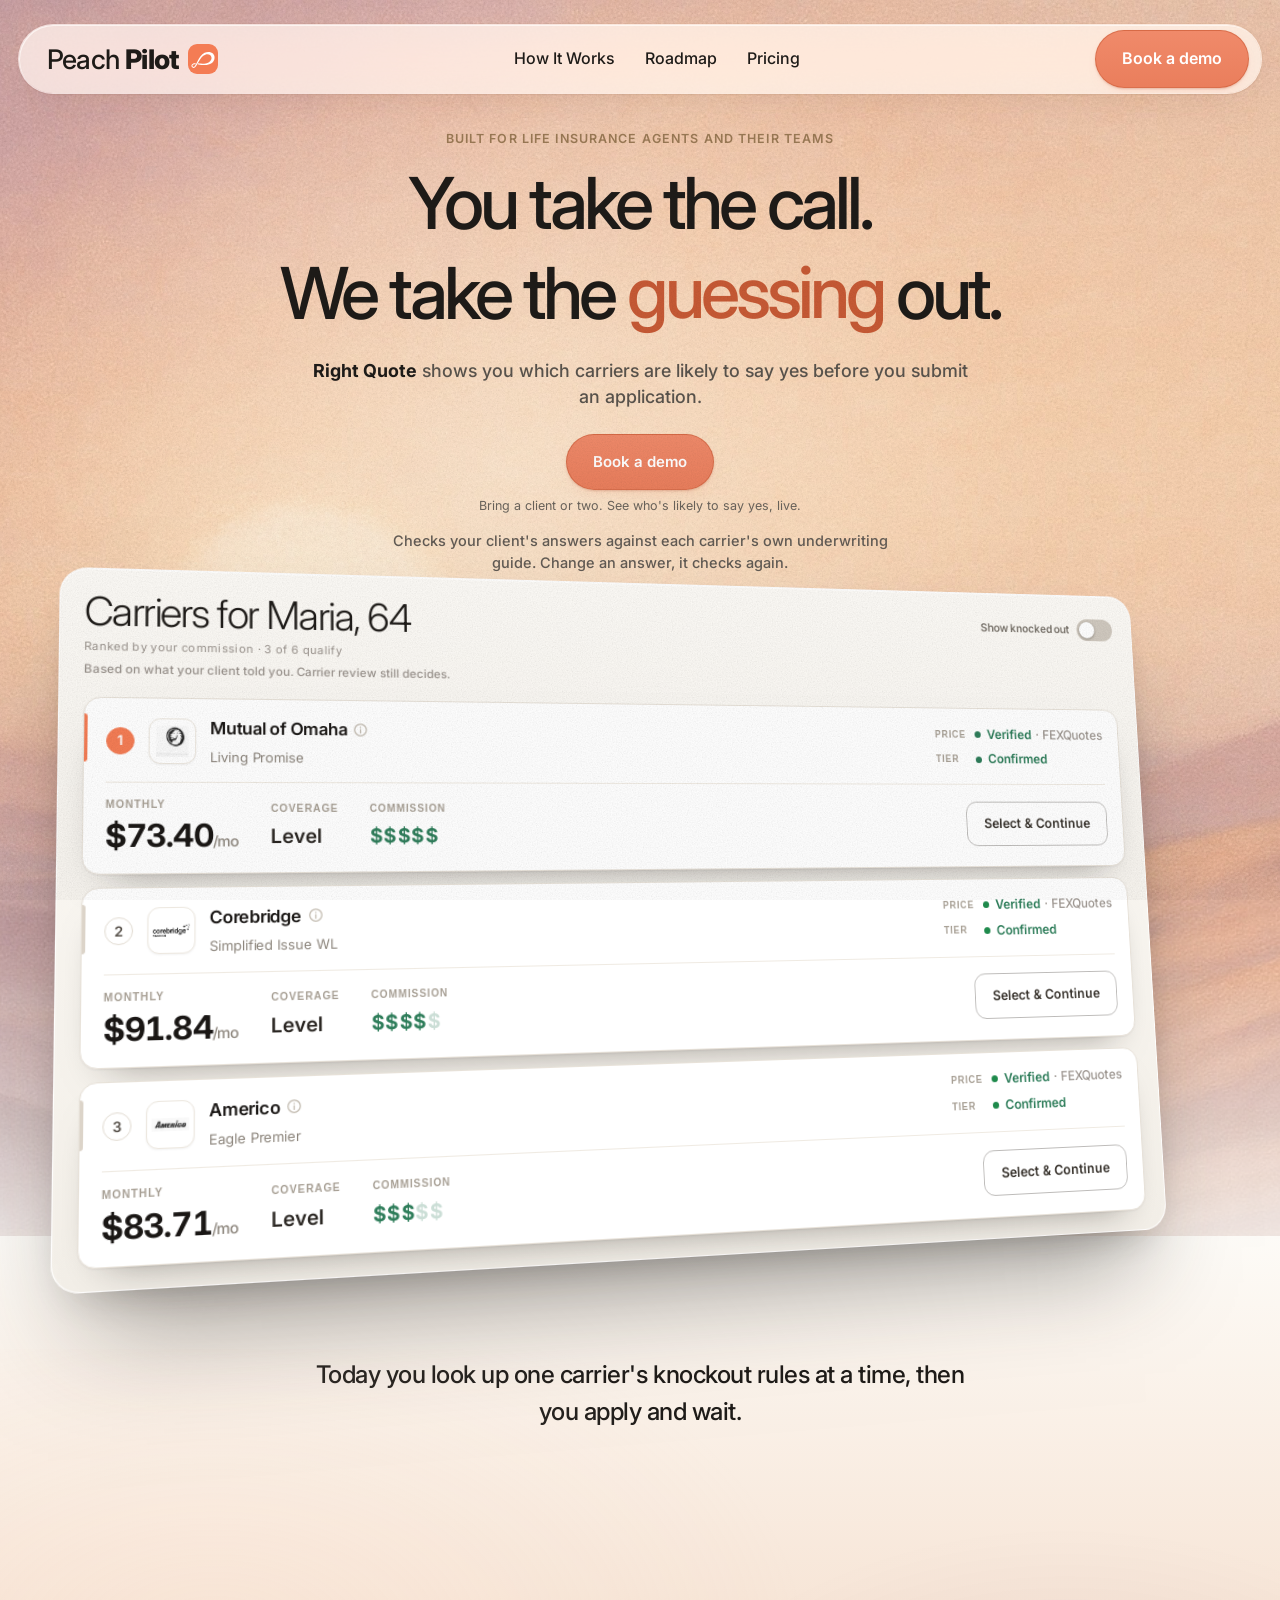
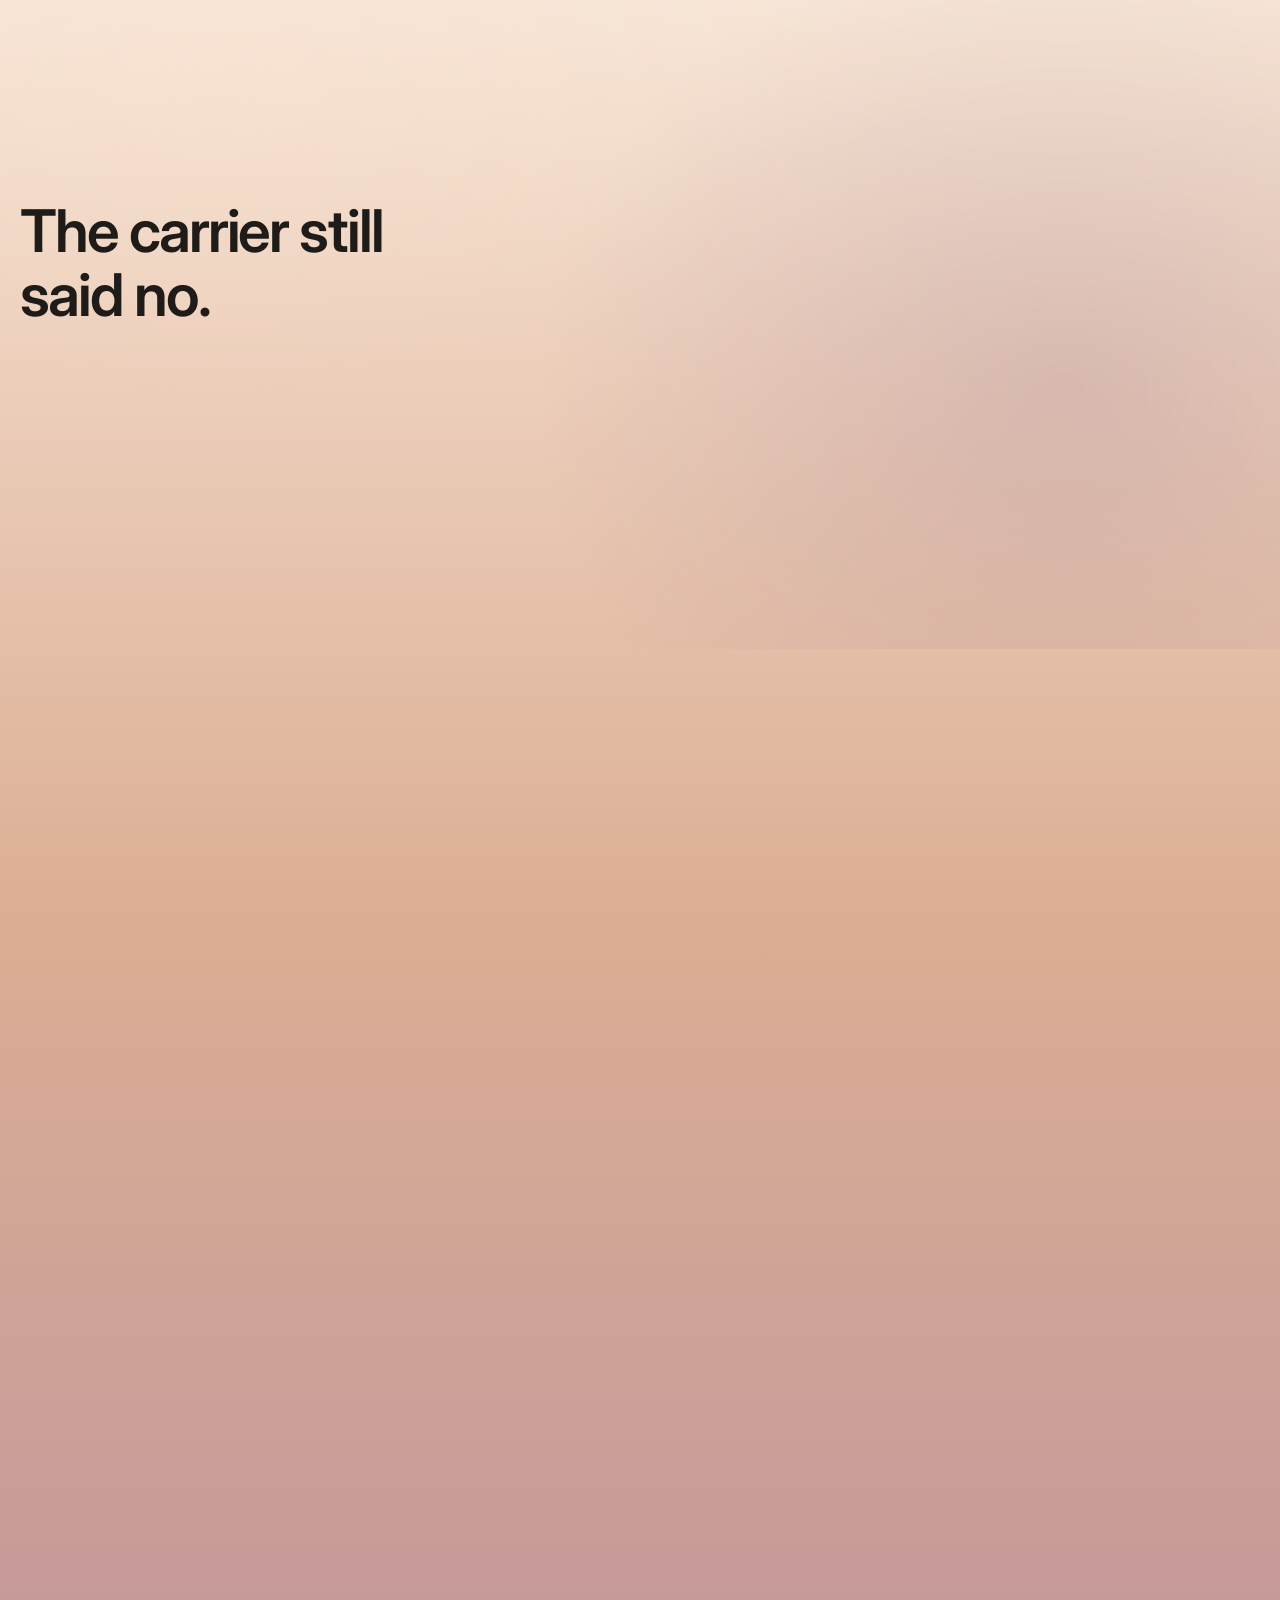
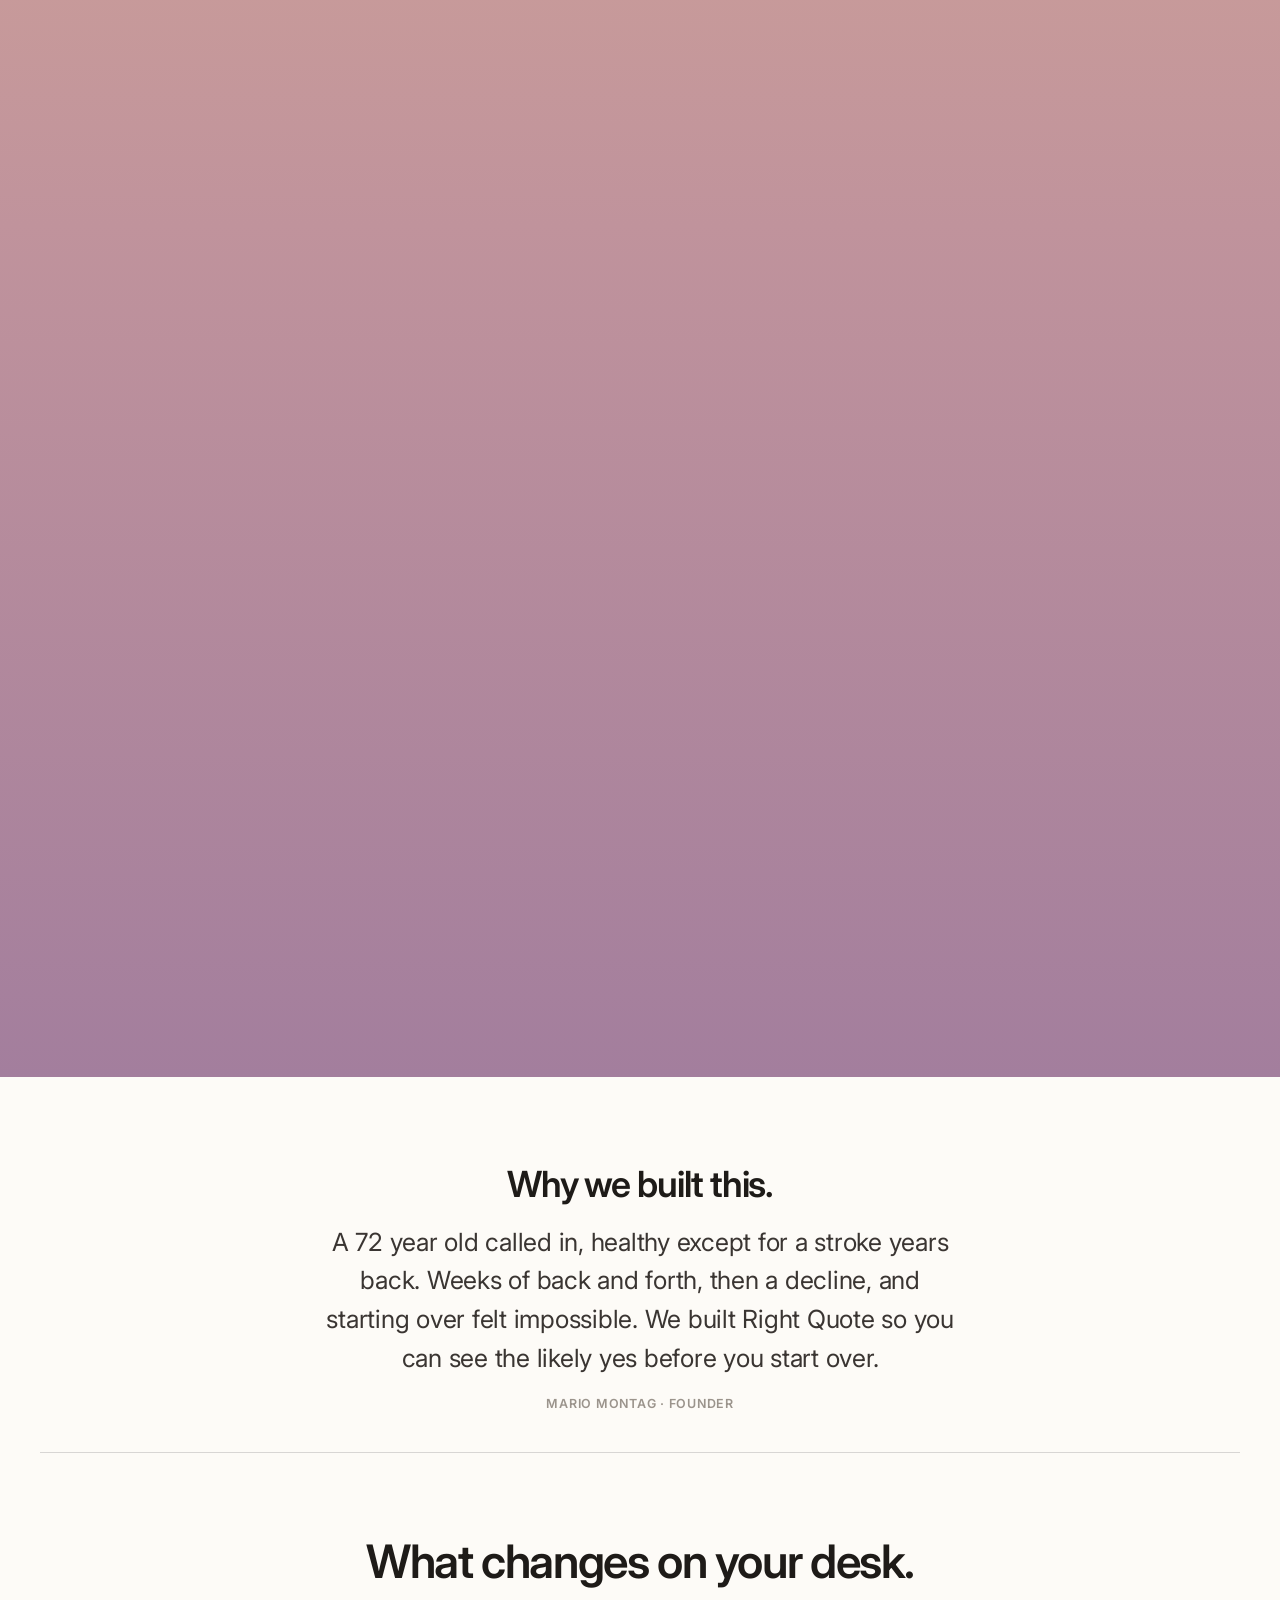
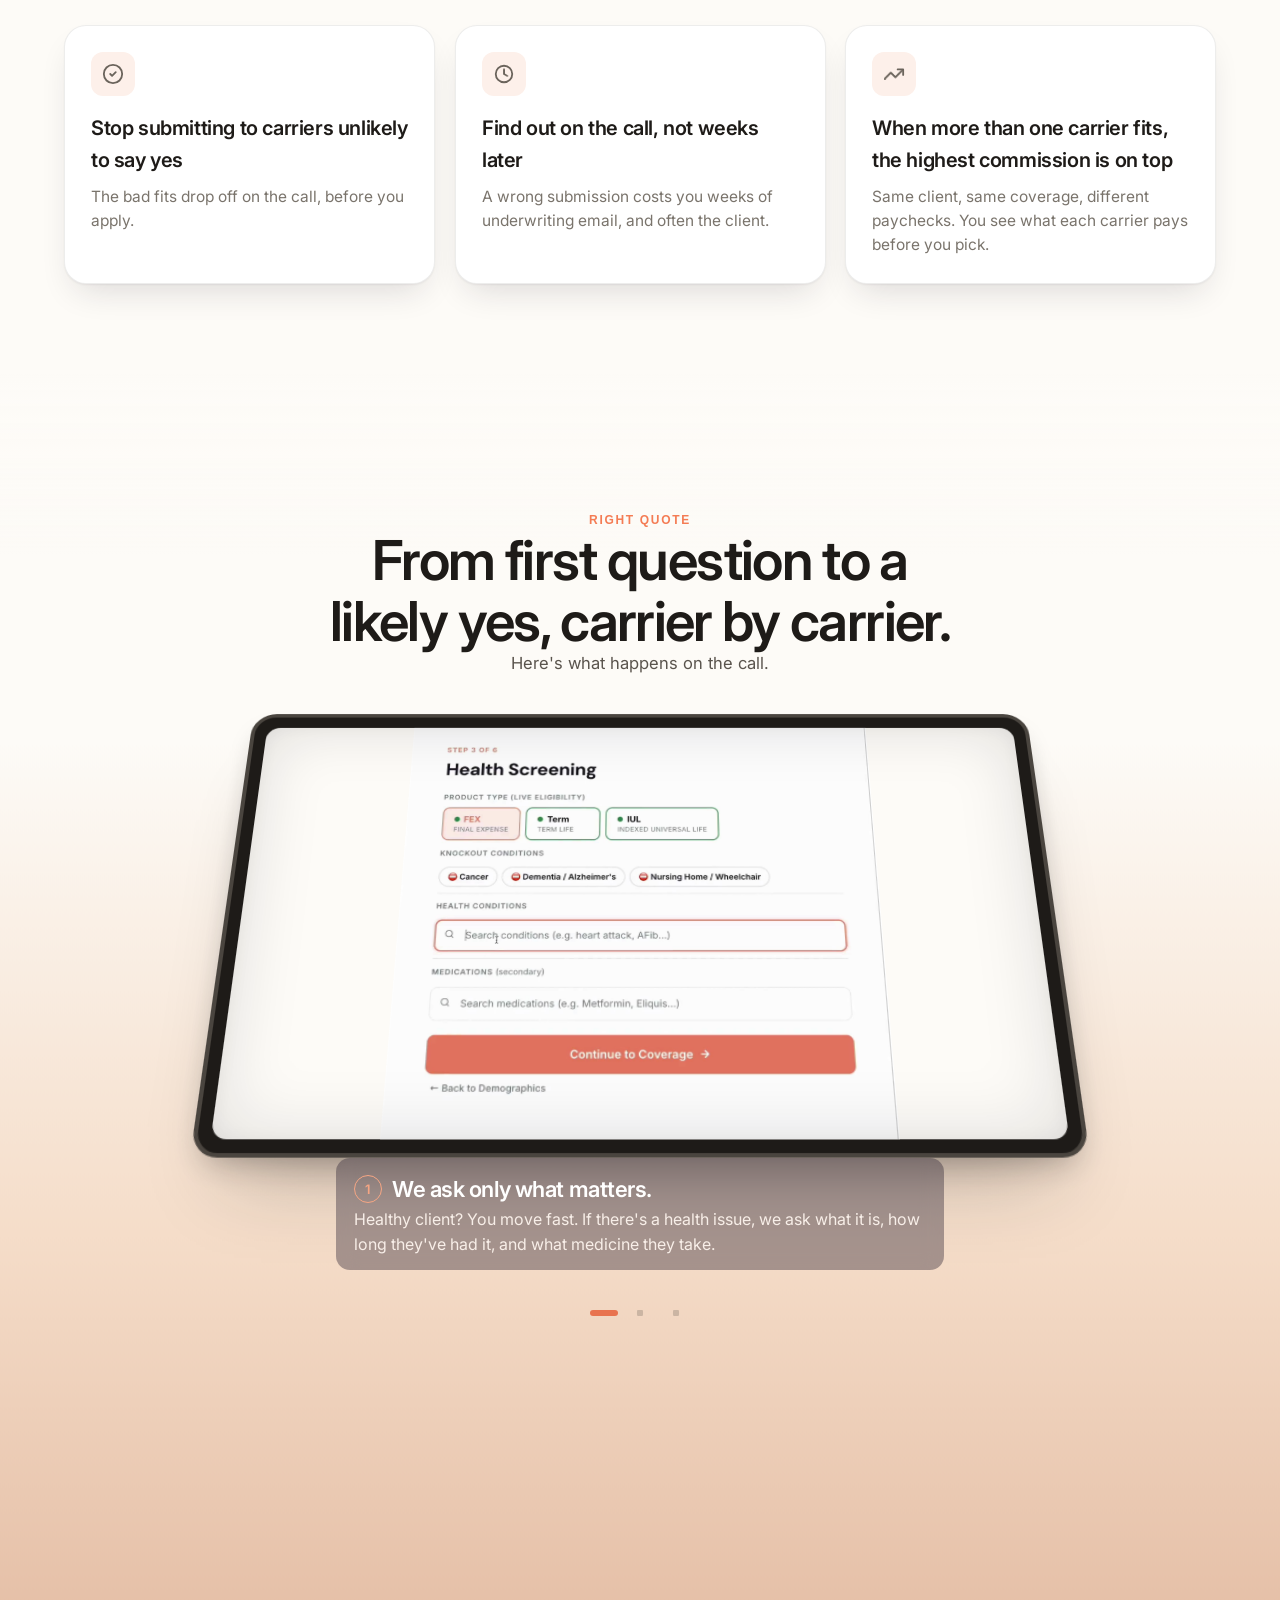
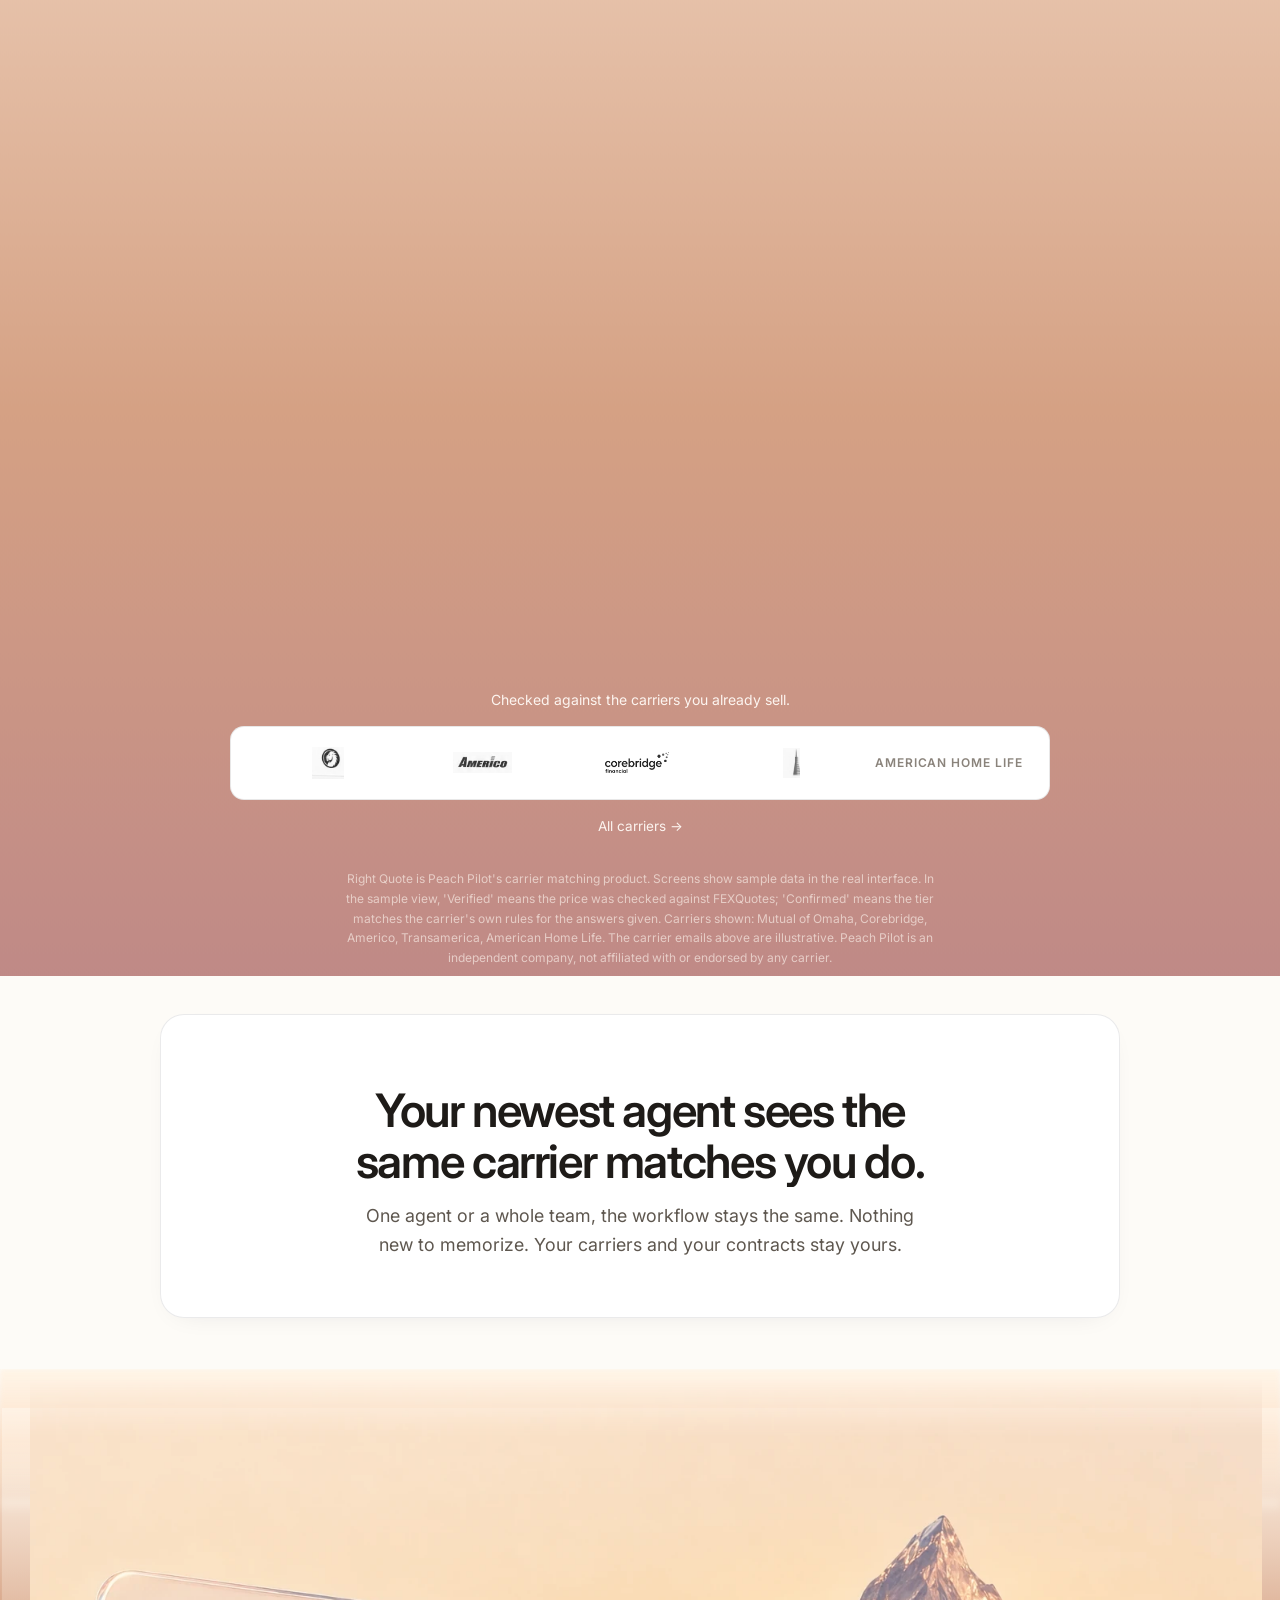
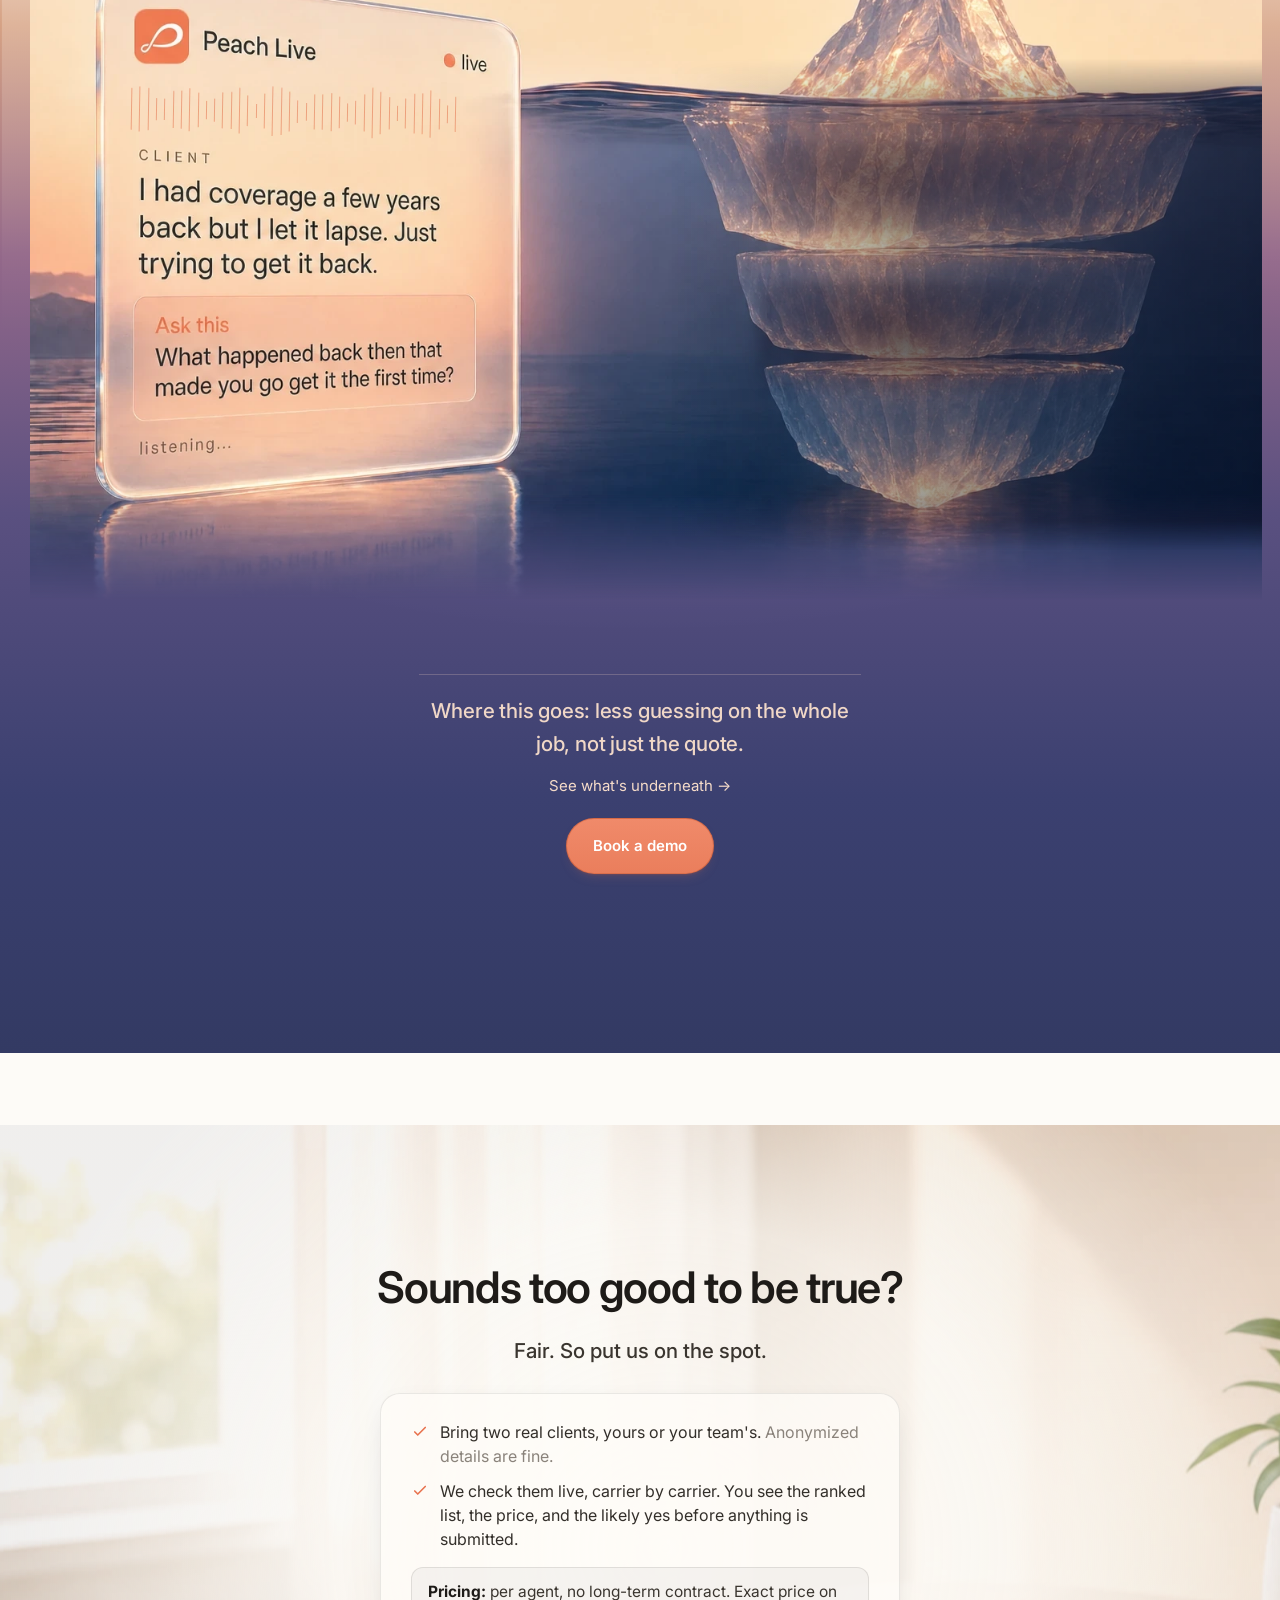
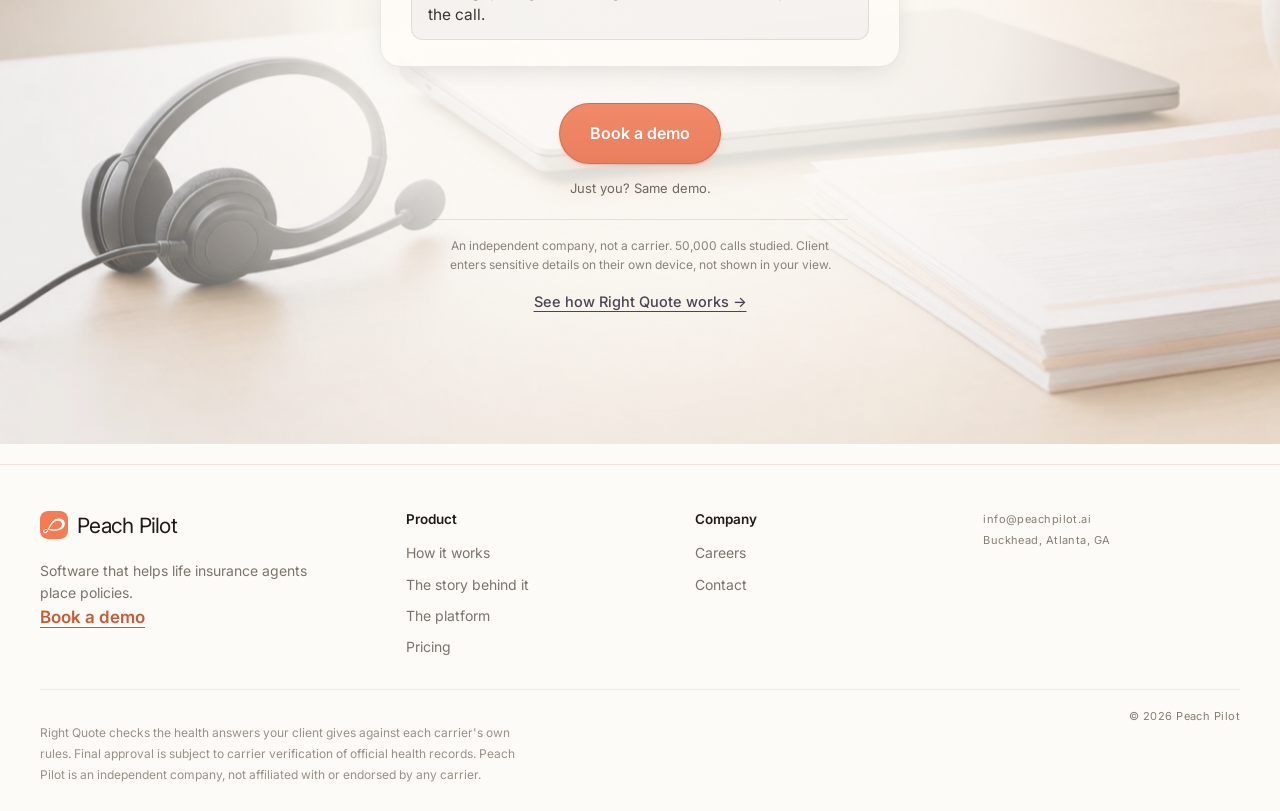
==== commit 1c19f115: "Deploy merged agent-first site (nepq-spine b4488fc): shared nav/footer, re-voiced about/platform/boo" ====
--- a/index.html
+++ b/index.html
@@ -1,14 +1,14 @@
-<!DOCTYPE html><html lang="en"><head><meta charset="utf-8"><meta name="viewport" content="width=device-width, initial-scale=1"><title>Peach Pilot — Stop guessing which carrier will say yes</title><meta name="description" content="Right Quote checks a client's health answers against each carrier's own underwriting rules, so agents see where they stand before they pitch. Built for final-expense agents."><link rel="canonical" href="https://peachpilot.ai/"><meta name="robots" content="index,follow"><meta property="og:type" content="website"><meta property="og:url" content="https://peachpilot.ai/"><meta property="og:title" content="Stop guessing which carrier will say yes."><meta property="og:description" content="See what each carrier's own rules say for your client, before you pitch."><meta property="og:image" content="https://peachpilot.ai/og.png"><meta name="twitter:card" content="summary_large_image"><link rel="icon" href="/favicon.svg"><link rel="apple-touch-icon" href="/favicon.svg"><link rel="preconnect" href="https://fonts.googleapis.com"><link rel="preconnect" href="https://fonts.gstatic.com" crossorigin><link href="https://fonts.googleapis.com/css2?family=Sora:wght@400;500;600;700;800&family=Inter:wght@400;500;600&family=Hanken+Grotesk:wght@400;500;600;700;800&family=JetBrains+Mono:wght@500;600&display=swap" rel="stylesheet"><script type="application/ld+json">{"@context":"https://schema.org","@graph":[{"@type":"Organization","name":"Peach Pilot","url":"https://peachpilot.ai/","logo":"https://peachpilot.ai/appicon.svg","address":{"@type":"PostalAddress","addressLocality":"Atlanta","addressRegion":"GA"}},{"@type":"WebSite","name":"Peach Pilot","url":"https://peachpilot.ai/"},{"@type":"SoftwareApplication","name":"Right Quote","applicationCategory":"BusinessApplication","operatingSystem":"Web","description":"Underwriting-aware quoting for life insurance agents."}]}</script><link rel="stylesheet" href="/_astro/Layout.CEgV3IQy.css"><link rel="stylesheet" href="/_astro/rebuild.C07jYbcU.css"></head><body><svg width="0" height="0" style="position:absolute" aria-hidden="true" focusable="false"><filter id="ppliquid" x="-20%" y="-20%" width="140%" height="140%" color-interpolation-filters="sRGB"><feTurbulence type="fractalNoise" baseFrequency="0.009 0.013" numOctaves="2" seed="7" result="n"></feTurbulence><feGaussianBlur in="n" stdDeviation="1.1" result="ns"></feGaussianBlur><feDisplacementMap in="SourceGraphic" in2="ns" scale="13" xChannelSelector="R" yChannelSelector="G"></feDisplacementMap></filter></svg><div aria-hidden="true" style="position:fixed;inset:0;z-index:-3;background:linear-gradient(180deg,#fbeee3 0%,#fdfbf7 60%)"></div><div aria-hidden="true" style="position:absolute;top:0;left:0;right:0;height:1440px;z-index:-2;overflow:hidden;pointer-events:none;background-color:#f3d5c1;background-image:url('/hero-plate.jpg?v=2');background-size:cover;background-position:center 28%;background-repeat:no-repeat;-webkit-mask-image:linear-gradient(180deg,#000 0%,#000 52%,rgba(0,0,0,.92) 66%,rgba(0,0,0,.6) 80%,rgba(0,0,0,.25) 92%,transparent 100%);mask-image:linear-gradient(180deg,#000 0%,#000 52%,rgba(0,0,0,.92) 66%,rgba(0,0,0,.6) 80%,rgba(0,0,0,.25) 92%,transparent 100%)"><span style="position:absolute;left:0;right:0;bottom:0;height:620px;background:linear-gradient(180deg, rgba(253,251,247,0) 0%, rgba(253,251,247,.12) 26%, rgba(253,251,247,.34) 48%, rgba(253,251,247,.6) 68%, rgba(253,251,247,.85) 85%, #fdfbf7 100%)"></span></div><svg id="ppGrain" aria-hidden="true" focusable="false" style="position:fixed;inset:0;z-index:40;width:100%;height:100%;pointer-events:none;opacity:.6;mix-blend-mode:multiply"><filter id="ppgrainf" x="0" y="0" width="100%" height="100%"><feTurbulence type="fractalNoise" baseFrequency="0.8" numOctaves="2" stitchTiles="stitch" seed="4" result="n"></feTurbulence><feColorMatrix in="n" type="saturate" values="0"></feColorMatrix></filter><rect width="100%" height="100%" filter="url(#ppgrainf)"></rect></svg><nav class="pp-nav" aria-label="Primary" style="position:sticky;top:24px;z-index:60;margin:24px auto 0;max-width:1320px;padding:0 18px"><div style="display:grid;grid-template-columns:auto 1fr auto;gap:18px;align-items:center;height:80px;padding:0 14px 0 30px;border-radius:44px;background:linear-gradient(135deg, rgba(255,255,255,.42), rgba(255,255,255,.16) 55%, rgba(255,244,236,.26));backdrop-filter:blur(26px) saturate(1.5) brightness(1.04);-webkit-backdrop-filter:blur(26px) saturate(1.5);border:1px solid rgba(255,255,255,.65);box-shadow:inset 1.5px 1.5px 0 rgba(255,255,255,.95), inset -1px -2px 1px rgba(255,255,255,.25), inset 0 -10px 22px -16px rgba(255,255,255,.5), 0 0 0 1px rgba(120,72,46,.06), 0 1px 2px rgba(27,26,24,.04), 0 16px 34px -20px rgba(120,72,46,.18)"><a href="#top" aria-label="Peach Pilot home" style="display:inline-flex;align-items:center;gap:9px;justify-self:start"><span style="font-family:'Hanken Grotesk',sans-serif;font-size:27px;letter-spacing:-.03em;color:#1B1A18;line-height:1;white-space:nowrap"><span style="font-weight:500">Peach </span><span style="font-weight:800">Pilot</span></span><img src="/appicon.svg" alt="" aria-hidden="true" width="30" height="30" style="display:block;flex-shrink:0;border-radius:9px"></a><div style="display:flex;gap:30px;justify-self:center;flex-wrap:wrap;justify-content:center"><a class="pp-navlink" href="#works" style="font-size:16px;color:#2A2733;font-weight:500;white-space:nowrap">How It Works</a><a class="pp-navlink" href="#secure" style="font-size:16px;color:#2A2733;font-weight:500;white-space:nowrap">The Platform</a><a class="pp-navlink" href="#how" style="font-size:16px;color:#2A2733;font-weight:500;white-space:nowrap">The Journey</a><a class="pp-navlink" href="#demo" style="font-size:16px;color:#2A2733;font-weight:500;white-space:nowrap">Careers</a><a class="pp-navlink" href="#pricing" style="font-size:16px;color:#2A2733;font-weight:500;white-space:nowrap">Pricing</a></div><div style="justify-self:end"><a href="#demo" class="glass-btn glass-btn--peach" style="font-size:16px;white-space:nowrap">Book a demo</a></div></div></nav><main id="top"><section style="max-width:1200px;margin:0 auto;padding:30px 24px 30px"><div style="text-align:center;max-width:960px;margin:0 auto;position:relative;z-index:3"><span style="display:inline-flex;align-items:center;gap:8px;font-family:'Hanken Grotesk',sans-serif;font-size:14px;font-weight:600;letter-spacing:-.01em;color:#8A4630;background:#fff;border:1px solid #F3D9CB;padding:7px 15px;border-radius:999px;box-shadow:0 1px 2px rgba(27,26,24,.05), 0 10px 28px -16px rgba(27,26,24,.18)"><svg viewBox="0 0 24 24" width="13" height="13" fill="#F47C54"><path d="M12 3l1.8 4.6L18.5 9.4 13.8 11 12 15.6 10.2 11 5.5 9.4 10.2 7.6z"></path></svg>Built for life insurance agents</span><h1 style="font-family:'Hanken Grotesk',sans-serif;font-weight:500;font-size:clamp(44px,5.6vw,92px);letter-spacing:-.055em;line-height:1.06;margin:20px auto 0;max-width:900px;color:#322D42;text-wrap:balance">Stop guessing which carrier will <span style="color:#E0673F">say yes.</span></h1><p style="margin:16px auto 0;font-size:clamp(19px,1.55vw,23px);line-height:1.42;color:#625D69;font-weight:500;max-width:36ch">See what each carrier's own rules say for your client, before you pitch.</p><p class="pp-herorot" aria-label="Peach Pilot takes the guessing out.">Peach Pilot takes the <span class="pp-rot-wrap"><span class="pp-rot">guessing</span></span> out.</p><div style="display:flex;gap:18px;margin-top:24px;flex-wrap:wrap;justify-content:center"><a href="#demo" class="glass-btn glass-btn--peach">Book a demo</a><button type="button" id="ppHowBtn" class="glass-btn"><svg viewBox="0 0 24 24" width="16" height="16"><path d="M8 5v14l11-7z" fill="currentColor"></path></svg>See how it works</button></div><p style="margin:14px auto 0;font-size:14.5px;line-height:1.5;color:#6E6875;font-weight:500;max-width:52ch">Right Quote's verdicts come straight from each carrier's own underwriting rules, for the health answers your client gives. If an answer changes, the verdict updates before you submit.</p></div><div id="ppStage" style="position:relative;width:min(1120px,97vw);margin:28px auto 0;perspective:1250px;perspective-origin:38% 38%"><div id="ppTilt" style="position:relative;display:flex;align-items:flex-start;gap:26px;transform-style:preserve-3d;transform:rotateX(9deg) rotateY(17deg) rotate(-1.5deg);transform-origin:center center;will-change:transform"><div id="carriers" aria-label="Carrier results" style="position:relative;z-index:3;flex:1 1 640px;min-width:0;transform-style:preserve-3d;padding:22px 22px 20px;border-radius:26px;background:linear-gradient(180deg,#FCFAF6,#F3EFE8);border:1px solid rgba(255,255,255,.9);box-shadow:inset 0 1px 0 rgba(255,255,255,.95), 0 60px 100px -36px rgba(48,42,36,.5), 0 20px 44px -24px rgba(48,42,36,.3)"><div class="rq-hdr"><div style="min-width:0"><span class="rq-hdr-title">Carriers for Maria, 64</span><span class="rq-hdr-sub">Ranked by your commission &middot; 3 of 6 qualify</span></div><div class="rq-toggle-wrap"><span class="rq-toggle-lbl">Show knocked out</span><button type="button" id="ppKoToggle" class="rq-toggle" role="switch" aria-checked="false" aria-label="Show knocked-out carriers"><span class="rq-toggle-knob"></span></button></div></div><div class="rq-list rq-hide-ko" style="transform-style:preserve-3d"><article class="rq-card rq-card--top"><div class="rq-head"><span class="rq-num rq-num--top">1</span><span class="rq-logo"><img src="moo-logo.png" alt="Mutual of Omaha" width="30" height="30" style="display:block;width:30px;height:30px;object-fit:contain"></span><div style="min-width:0"><span class="rq-name">Mutual of Omaha<svg class="rq-info" viewBox="0 0 24 24" width="15" height="15" aria-hidden="true"><circle cx="12" cy="12" r="9.2" fill="none" stroke="currentColor" stroke-width="1.6"></circle><circle cx="12" cy="7.9" r="1.15" fill="currentColor"></circle><path d="M12 11.2v5.4" stroke="currentColor" stroke-width="1.7" stroke-linecap="round"></path></svg></span><span class="rq-plan">Living Promise</span></div><div class="rq-meta"><span class="rq-lbl">Price</span><span class="rq-status"><span class="rq-dot" style="background:#1F8A4C"></span><span class="rq-ok">Verified</span><span class="rq-src">&middot; FEXQuotes</span></span><span class="rq-lbl">Tier</span><span class="rq-status"><span class="rq-dot" style="background:#1F8A4C"></span><span class="rq-ok">Confirmed</span></span></div></div><div class="rq-div"></div><div class="rq-stats"><div class="rq-stat"><span class="rq-lbl">Monthly</span><span class="rq-price">$73.40<span>/mo</span></span></div><div class="rq-stat"><span class="rq-lbl">Coverage</span><span class="rq-cov">Level</span></div><div class="rq-stat"><span class="rq-lbl">Commission</span><span class="rq-pips">$$$$$</span></div><button type="button" class="rq-cta">Select &amp; Continue</button></div></article><article class="rq-card"><div class="rq-head"><span class="rq-num">2</span><span class="rq-logo"><img src="corebridge-logo.png" alt="Corebridge" style="display:block;max-width:34px;max-height:22px;width:auto;height:auto;object-fit:contain"></span><div style="min-width:0"><span class="rq-name">Corebridge<svg class="rq-info" viewBox="0 0 24 24" width="15" height="15" aria-hidden="true"><circle cx="12" cy="12" r="9.2" fill="none" stroke="currentColor" stroke-width="1.6"></circle><circle cx="12" cy="7.9" r="1.15" fill="currentColor"></circle><path d="M12 11.2v5.4" stroke="currentColor" stroke-width="1.7" stroke-linecap="round"></path></svg></span><span class="rq-plan">Simplified Issue WL</span></div><div class="rq-meta"><span class="rq-lbl">Price</span><span class="rq-status"><span class="rq-dot" style="background:#1F8A4C"></span><span class="rq-ok">Verified</span><span class="rq-src">&middot; FEXQuotes</span></span><span class="rq-lbl">Tier</span><span class="rq-status"><span class="rq-dot" style="background:#1F8A4C"></span><span class="rq-ok">Confirmed</span></span></div></div><div class="rq-div"></div><div class="rq-stats"><div class="rq-stat"><span class="rq-lbl">Monthly</span><span class="rq-price">$91.84<span>/mo</span></span></div><div class="rq-stat"><span class="rq-lbl">Coverage</span><span class="rq-cov">Level</span></div><div class="rq-stat"><span class="rq-lbl">Commission</span><span class="rq-pips">$$$$<span class="rq-off">$</span></span></div><button type="button" class="rq-cta">Select &amp; Continue</button></div></article><article class="rq-card"><div class="rq-head"><span class="rq-num">3</span><span class="rq-logo"><img src="americo-logo.png" alt="Americo" style="display:block;max-width:34px;max-height:20px;width:auto;height:auto;object-fit:contain"></span><div style="min-width:0"><span class="rq-name">Americo<svg class="rq-info" viewBox="0 0 24 24" width="15" height="15" aria-hidden="true"><circle cx="12" cy="12" r="9.2" fill="none" stroke="currentColor" stroke-width="1.6"></circle><circle cx="12" cy="7.9" r="1.15" fill="currentColor"></circle><path d="M12 11.2v5.4" stroke="currentColor" stroke-width="1.7" stroke-linecap="round"></path></svg></span><span class="rq-plan">Eagle Premier</span></div><div class="rq-meta"><span class="rq-lbl">Price</span><span class="rq-status"><span class="rq-dot" style="background:#1F8A4C"></span><span class="rq-ok">Verified</span><span class="rq-src">&middot; FEXQuotes</span></span><span class="rq-lbl">Tier</span><span class="rq-status"><span class="rq-dot" style="background:#1F8A4C"></span><span class="rq-ok">Confirmed</span></span></div></div><div class="rq-div"></div><div class="rq-stats"><div class="rq-stat"><span class="rq-lbl">Monthly</span><span class="rq-price">$83.71<span>/mo</span></span></div><div class="rq-stat"><span class="rq-lbl">Coverage</span><span class="rq-cov">Level</span></div><div class="rq-stat"><span class="rq-lbl">Commission</span><span class="rq-pips">$$$<span class="rq-off">$$</span></span></div><button type="button" class="rq-cta">Select &amp; Continue</button></div></article><article class="rq-card rq-card--ko"><div class="rq-head"><span class="rq-num rq-num--ko">4</span><span class="rq-logo"><img src="moo-logo.png" alt="Mutual of Omaha" width="28" height="28" style="display:block;width:28px;height:28px;object-fit:contain"></span><div style="min-width:0"><span class="rq-name">Mutual of Omaha<svg class="rq-info" viewBox="0 0 24 24" width="15" height="15" aria-hidden="true"><circle cx="12" cy="12" r="9.2" fill="none" stroke="currentColor" stroke-width="1.6"></circle><circle cx="12" cy="7.9" r="1.15" fill="currentColor"></circle><path d="M12 11.2v5.4" stroke="currentColor" stroke-width="1.7" stroke-linecap="round"></path></svg></span><span class="rq-plan">Living Promise Graded</span></div><div class="rq-meta rq-meta--ko"><span class="rq-lbl">Status</span><span class="rq-ko-status"><span class="rq-dot" style="background:#C7C0B6"></span>Doesn't qualify</span></div></div><div class="rq-ko-reason"><svg viewBox="0 0 24 24" width="15" height="15" fill="none" stroke="currentColor" stroke-width="1.7" stroke-linecap="round" stroke-linejoin="round"><path d="M12 3.6 2.6 20h18.8z"></path><path d="M12 10v4.2"></path><path d="M12 17.3v.15"></path></svg>Health class qualifies for Level, not Graded.</div></article><article class="rq-card rq-card--ko"><div class="rq-head"><span class="rq-num rq-num--ko">5</span><span class="rq-logo"><img src="americo-logo.png" alt="Americo" style="display:block;max-width:32px;max-height:18px;width:auto;height:auto;object-fit:contain"></span><div style="min-width:0"><span class="rq-name">Americo<svg class="rq-info" viewBox="0 0 24 24" width="15" height="15" aria-hidden="true"><circle cx="12" cy="12" r="9.2" fill="none" stroke="currentColor" stroke-width="1.6"></circle><circle cx="12" cy="7.9" r="1.15" fill="currentColor"></circle><path d="M12 11.2v5.4" stroke="currentColor" stroke-width="1.7" stroke-linecap="round"></path></svg></span><span class="rq-plan">Eagle Premier Graded</span></div><div class="rq-meta rq-meta--ko"><span class="rq-lbl">Status</span><span class="rq-ko-status"><span class="rq-dot" style="background:#C7C0B6"></span>Doesn't qualify</span></div></div><div class="rq-ko-reason"><svg viewBox="0 0 24 24" width="15" height="15" fill="none" stroke="currentColor" stroke-width="1.7" stroke-linecap="round" stroke-linejoin="round"><path d="M12 3.6 2.6 20h18.8z"></path><path d="M12 10v4.2"></path><path d="M12 17.3v.15"></path></svg>Health class qualifies for Level, not Graded.</div></article><article class="rq-card rq-card--ko"><div class="rq-head"><span class="rq-num rq-num--ko">6</span><span class="rq-logo"><img src="transamerica-logo.png" alt="Transamerica" style="display:block;max-width:30px;max-height:28px;width:auto;height:auto;object-fit:contain"></span><div style="min-width:0"><span class="rq-name">Transamerica<svg class="rq-info" viewBox="0 0 24 24" width="15" height="15" aria-hidden="true"><circle cx="12" cy="12" r="9.2" fill="none" stroke="currentColor" stroke-width="1.6"></circle><circle cx="12" cy="7.9" r="1.15" fill="currentColor"></circle><path d="M12 11.2v5.4" stroke="currentColor" stroke-width="1.7" stroke-linecap="round"></path></svg></span><span class="rq-plan">Immediate Solution GI</span></div><div class="rq-meta rq-meta--ko"><span class="rq-lbl">Status</span><span class="rq-ko-status"><span class="rq-dot" style="background:#C7C0B6"></span>Doesn't qualify</span></div></div><div class="rq-ko-reason"><svg viewBox="0 0 24 24" width="15" height="15" fill="none" stroke="currentColor" stroke-width="1.7" stroke-linecap="round" stroke-linejoin="round"><path d="M12 3.6 2.6 20h18.8z"></path><path d="M12 10v4.2"></path><path d="M12 17.3v.15"></path></svg>Health class qualifies for Level, not Guaranteed Issue.</div></article></div></div><div aria-label="Secure client" style="position:relative;z-index:2;flex:0 0 290px;width:290px;margin-top:46px;transform-style:preserve-3d;transform:translateZ(-18px);padding:20px;border-radius:24px;background:linear-gradient(180deg,#FCFAF6,#F3EFE8);border:1px solid rgba(255,255,255,.9);box-shadow:inset 0 1px 0 rgba(255,255,255,.95), 0 50px 84px -34px rgba(48,42,36,.46)"><div style="display:flex;align-items:center;gap:9px;margin-bottom:16px;color:#34302B;font-size:15px;font-weight:600"><svg viewBox="0 0 24 24" width="17" height="17" fill="none" stroke="#1B1A18" stroke-width="2.2" stroke-linecap="round" stroke-linejoin="round"><path d="M7 10V8a5 5 0 0 1 10 0v2"></path><rect x="5" y="10" width="14" height="11" rx="2"></rect></svg>Secure client</div><div style="padding:9px 12px;margin-bottom:9px;border-radius:11px;background:#fff;border:1px solid #E7E1D8"><small style="display:block;color:#9b948e;font-size:10.5px">Client name</small><span style="display:block;color:#2a2622;font-size:14.5px;font-weight:500;margin-top:2px">Maria S.</span></div><div style="padding:9px 12px;margin-bottom:9px;border-radius:11px;background:#fff;border:1px solid #E7E1D8"><small style="display:block;color:#9b948e;font-size:10.5px">Date of birth</small><span style="display:block;color:#2a2622;font-size:14.5px;font-weight:500;margin-top:2px;font-family:'JetBrains Mono',monospace">04 / 12 / 1960</span></div><div style="position:relative;padding:9px 12px;margin-bottom:9px;border-radius:11px;background:#fff;border:1px solid #E7E1D8"><small style="display:block;color:#9b948e;font-size:10.5px">Gender</small><span style="display:block;color:#2a2622;font-size:14.5px;font-weight:500;margin-top:2px">Female</span></div><div style="position:relative;padding:9px 12px;margin-bottom:9px;border-radius:11px;background:#fff;border:1px solid #E7E1D8"><small style="display:block;color:#9b948e;font-size:10.5px">Tobacco use</small><span style="display:block;color:#2a2622;font-size:14.5px;font-weight:500;margin-top:2px">No</span></div><div style="position:relative;padding:9px 12px;margin-bottom:14px;border-radius:11px;background:rgba(231,245,236,.7);border:1px solid rgba(27,143,77,.32)"><small style="display:block;color:#3C7A5A;font-size:10.5px">Secure link</small><span style="display:flex;align-items:center;gap:7px;color:#1B8F4D;font-size:13.5px;font-weight:600;margin-top:3px"><svg viewBox="0 0 24 24" width="14" height="14" fill="none" stroke="#1B8F4D" stroke-width="2.4" stroke-linecap="round" stroke-linejoin="round"><path d="M7 10V8a5 5 0 0 1 10 0v2"></path><rect x="5" y="10" width="14" height="11" rx="2"></rect></svg>Secure link received</span></div><div style="position:relative;padding:9px 12px;margin-bottom:9px;border-radius:11px;background:#fff;border:1px solid #E7E1D8"><small style="display:block;color:#9b948e;font-size:10.5px">ACH account number</small><span style="display:block;color:#2a2622;font-size:14px;font-weight:500;margin-top:3px;font-family:'JetBrains Mono',monospace;letter-spacing:.02em">xxxxxxxxxx987</span></div><div style="position:relative;padding:9px 12px;margin-bottom:14px;border-radius:11px;background:#fff;border:1px solid #E7E1D8"><small style="display:block;color:#9b948e;font-size:10.5px">SSN</small><span style="display:block;color:#2a2622;font-size:14px;font-weight:500;margin-top:3px;font-family:'JetBrains Mono',monospace;letter-spacing:.02em">xxx-xx-1234</span></div><button type="button" id="ppRunBtn" class="glass-btn glass-btn--peach" style="width:100%;justify-content:center;font-size:14px;padding:13px 16px;border-radius:14px"><svg viewBox="0 0 24 24" width="15" height="15" fill="none" stroke="#fff" stroke-width="2.2" stroke-linecap="round" stroke-linejoin="round"><path d="M7 10V8a5 5 0 0 1 10 0v2"></path><rect x="5" y="10" width="14" height="11" rx="2"></rect></svg>Run carrier check</button></div></div></div></section><section id="how" class="pp-scenefull pp-thread-row"><div class="pp-scenepin"><div class="pp-scenestick"><img class="pp-sc-img" src="/pain-scene-full.webp?v=8" alt="" aria-hidden="true" width="1536" height="1024" loading="lazy"><h2 class="pp-sc-head"><span class="pp-sc-l">You did<br>everything right.</span><span class="pp-sc-r">The carrier<br>still said no.</span></h2><div class="pp-sc-band"><img class="pp-sc-mark" src="/appicon.svg" alt="" aria-hidden="true" width="44" height="44"><p class="pp-sc-relief">With Right Quote, you see every carrier&rsquo;s verdict before you submit.</p></div><p class="pp-sc-fine">Checked against each carrier's official underwriting guide, for the answers your client gives. Final approval is subject to carrier verification of official health records.</p></div></div><div class="pp-srtext"><p>A carrier email thread: New Business Submission Received (App ID: 18427), Mon, May 5. We've received your application and it's been assigned for review. FW: Underwriting Request, Additional Information Needed, Sat, May 24: please provide details regarding the reported TIA/CVA history (approx. 7 years ago). RE: Underwriting Follow Up, Physician Contact Information Required, Sun, Jun 8: to proceed, we must obtain an Attending Physician Statement (APS). Underwriting Decision, Unable to Offer Coverage, Fri, Jun 20: after review of the information received, we are unable to offer coverage at this time. Underwriting Support, New Business.</p></div></section><section id="wedge" style="max-width:1200px;margin:0 auto;padding:clamp(36px,4.5vw,68px) 24px clamp(70px,9vw,130px)"><div style="display:grid;grid-template-columns:repeat(auto-fit,minmax(320px,1fr));gap:clamp(32px,5vw,70px);align-items:center"><div><p style="font-family:'Hanken Grotesk',sans-serif;font-weight:500;font-size:clamp(26px,3.4vw,44px);color:#1B1A18;letter-spacing:-.035em;line-height:1.14;text-wrap:balance;max-width:24ch">We check your client's answers against each carrier's own rules. So you see the verdict <em style="font-style:normal;color:#E0673F">before</em> you submit the application.</p><p style="color:#625D69;font-size:clamp(16px,1.3vw,19px);margin-top:18px;line-height:1.5;max-width:38ch">Most tools still leave you guessing. We keep each carrier's own rules current in the engine and screen every answer against them. The verdict comes from their rulebook, not our opinion.</p></div><div id="ppWedgeStage" style="position:relative;perspective:1100px"><div aria-hidden="true" style="position:absolute;inset:-14% -20%;z-index:0;pointer-events:none;filter:blur(28px);background:radial-gradient(42% 46% at 26% 28%, rgba(244,124,84,.5), rgba(244,124,84,0) 70%),radial-gradient(38% 42% at 78% 20%, rgba(255,196,160,.55), rgba(255,196,160,0) 70%),radial-gradient(46% 50% at 72% 84%, rgba(233,150,180,.38), rgba(233,150,180,0) 72%),radial-gradient(36% 40% at 16% 82%, rgba(150,180,240,.34), rgba(150,180,240,0) 72%)"></div><div id="ppVerdictTilt" style="position:relative;z-index:1;transform-style:preserve-3d;transform:rotateX(8deg) rotateY(-16deg) rotate(1.2deg);will-change:transform"><div aria-hidden="true" style="position:absolute;inset:0;border-radius:24px;transform:translateZ(-20px);background:linear-gradient(155deg,rgba(255,216,196,.72),rgba(255,238,228,.42) 55%,rgba(240,152,118,.55));border:1px solid rgba(255,255,255,.45);box-shadow:0 46px 80px -30px rgba(48,42,36,.5);pointer-events:none"></div><div class="rq-panel" style="transform-style:preserve-3d"><div class="rq-panel-head">Example case &middot; Maria, 64 &middot; $15,000 coverage</div><div class="rq-list" style="transform-style:preserve-3d"><article class="rq-card rq-card--top"><div class="rq-head"><span class="rq-num rq-num--top">1</span><span class="rq-logo"><img src="/moo-logo.png" alt="Mutual of Omaha" width="30" height="30" style="display:block;width:30px;height:30px;object-fit:contain"></span><div style="min-width:0"><span class="rq-name">Mutual of Omaha<svg class="rq-info" viewBox="0 0 24 24" width="15" height="15" aria-hidden="true"><circle cx="12" cy="12" r="9.2" fill="none" stroke="currentColor" stroke-width="1.6"></circle><circle cx="12" cy="7.9" r="1.15" fill="currentColor"></circle><path d="M12 11.2v5.4" stroke="currentColor" stroke-width="1.7" stroke-linecap="round"></path></svg></span><span class="rq-plan">Living Promise</span></div><div class="rq-meta"><span class="rq-lbl">Price</span><span class="rq-status"><span class="rq-dot" style="background:#1F8A4C"></span><span class="rq-ok">Verified</span><span class="rq-src">&middot; FEXQuotes</span></span><span class="rq-lbl">Tier</span><span class="rq-status"><span class="rq-dot" style="background:#1F8A4C"></span><span class="rq-ok">Confirmed</span></span></div></div><div class="rq-div"></div><div class="rq-stats"><div class="rq-stat"><span class="rq-lbl">Monthly</span><span class="rq-price">$73.40<span>/mo</span></span></div><div class="rq-stat"><span class="rq-lbl">Coverage</span><span class="rq-cov">Level</span></div><div class="rq-stat"><span class="rq-lbl">Commission</span><span class="rq-comm">&asymp; $900</span></div><button type="button" class="rq-cta">Select &amp; Continue</button></div></article><article class="rq-card"><div class="rq-head"><span class="rq-num">2</span><span class="rq-logo"><img src="/corebridge-logo.png" alt="Corebridge" style="display:block;max-width:34px;max-height:22px;width:auto;height:auto;object-fit:contain"></span><div style="min-width:0"><span class="rq-name">Corebridge<svg class="rq-info" viewBox="0 0 24 24" width="15" height="15" aria-hidden="true"><circle cx="12" cy="12" r="9.2" fill="none" stroke="currentColor" stroke-width="1.6"></circle><circle cx="12" cy="7.9" r="1.15" fill="currentColor"></circle><path d="M12 11.2v5.4" stroke="currentColor" stroke-width="1.7" stroke-linecap="round"></path></svg></span><span class="rq-plan">Simplified Issue WL</span></div><div class="rq-meta"><span class="rq-lbl">Price</span><span class="rq-status"><span class="rq-dot" style="background:#1F8A4C"></span><span class="rq-ok">Verified</span><span class="rq-src">&middot; FEXQuotes</span></span><span class="rq-lbl">Tier</span><span class="rq-status"><span class="rq-dot" style="background:#1F8A4C"></span><span class="rq-ok">Confirmed</span></span></div></div><div class="rq-div"></div><div class="rq-stats"><div class="rq-stat"><span class="rq-lbl">Monthly</span><span class="rq-price">$91.84<span>/mo</span></span></div><div class="rq-stat"><span class="rq-lbl">Coverage</span><span class="rq-cov">Level</span></div><div class="rq-stat"><span class="rq-lbl">Commission</span><span class="rq-comm">&asymp; $660</span></div><button type="button" class="rq-cta">Select &amp; Continue</button></div></article></div><div class="rq-note"><span>Straight from each carrier's own underwriting rules, kept current in the app, for the answers your client gave.</span><span>If an answer changes, the verdict updates before you submit. Not 35 days later.</span><span>Ranked by your commission, highest first (for the same coverage you picked).</span></div></div></div></div></div><div style="text-align:center;margin-top:clamp(18px,2.2vw,30px)"><a class="glass-btn glass-btn--peach" href="#demo">Book a demo</a></div><div class="pp-realcase pp-glass" style="margin-top:clamp(44px,5.5vw,72px);border-radius:24px;padding:clamp(26px,3.4vw,42px)"><p style="margin:0 0 6px;font-size:14px;font-weight:600;color:#A24E30">Before Right Quote existed.</p><h3 style="font-family:'Hanken Grotesk',sans-serif;font-weight:600;font-size:clamp(20px,2.2vw,28px);color:#1B1A18;letter-spacing:-.025em;margin:0">The case that built this company.</h3><div style="display:grid;grid-template-columns:repeat(auto-fit,minmax(300px,1fr));gap:clamp(20px,3vw,44px);margin-top:16px"><p style="color:#4A4038;font-size:16px;line-height:1.62;margin:0">A 72 year old man who'd had something like a stroke seven years back. The application went in anyway. Weeks passed. The carrier wanted more, then more again. Then the decline. Ten hours on the phone, nothing earned, and a man who never got covered because starting over felt impossible.</p><p style="color:#4A4038;font-size:16px;line-height:1.62;margin:0">In Right Quote, that case is three extra questions on the first call: what happened, how long ago, what he takes for it. The verdict shows up carrier by carrier before anyone applies. The no takes minutes, not weeks. And when it says yes for the answers he gave, that yes comes from the carrier's own rulebook.</p></div><p style="margin:16px 0 0;font-size:13.5px;color:#7A7269">A real story from the founding team. It's why Right Quote exists.</p></div></section><section id="works" style="max-width:1200px;margin:0 auto;padding:24px 24px 8px"><h2 style="font-family:'Hanken Grotesk',sans-serif;font-weight:600;font-size:clamp(26px,3.2vw,40px);color:#1B1A18;letter-spacing:-.03em;line-height:1.08;max-width:22ch;text-wrap:balance">From first question to a verdict, carrier by carrier.</h2><p style="color:#625D69;font-size:17px;margin-top:10px">Here's what happens on the call.</p><div class="pp-strip"><figure class="pp-frame"><div class="pp-frame-media"><video src="/health-screening-loop.mp4" poster="/health-screening-poster.jpg" muted loop playsinline preload="metadata"></video></div><figcaption><span class="pp-frame-n">1</span>We ask only what matters.<small>Healthy client? You're done in seconds. If there's a health issue, we ask what it is, how long they've had it, and what medicine they take.</small></figcaption></figure><figure class="pp-frame"><div class="pp-frame-media"><video src="/carrier-matching-loop.mp4" poster="/carrier-matching-poster.jpg" muted loop playsinline preload="metadata"></video></div><figcaption><span class="pp-frame-n">2</span>A real verdict, not a guess.<small>We check your client's health answers against each carrier's own rules. You see the verdict before you start the application, with the highest commission on top.</small></figcaption></figure><figure class="pp-frame"><div class="pp-frame-media"><video src="/secure-loop.mp4" poster="/secure-poster.jpg" muted loop playsinline preload="metadata"></video></div><figcaption><span class="pp-frame-n">3</span>Skip the awkward ask.<small>Some clients won't read their bank and Social Security number out loud. You text a secure link, they type it in on their own phone while you stay on the call. Same info as always, just typed, not said.</small></figcaption></figure></div><p style="margin-top:16px;font-family:'Hanken Grotesk',sans-serif;font-size:13.5px;line-height:1.5;color:#7A7269;max-width:88ch">Right Quote is Peach Pilot's carrier matching product. Screens show a sample case in the real interface. Carriers shown: Mutual of Omaha, Corebridge, Americo, Transamerica, American Home Life. The carrier emails in the story above are illustrative. Peach Pilot is an independent company, not affiliated with or endorsed by any carrier.</p><div style="text-align:center;margin:clamp(26px,3vw,40px) 0 24px"><a class="glass-btn glass-btn--peach" href="#demo">Book a demo</a></div></section><section id="secure" class="pp-outcome" aria-label="The outcome"><img src="/outcome-bullpen-doc.jpg" alt="Agents on headsets working calls in a bright office" loading="lazy" width="1536" height="1024"><div class="pp-outcome-copy"><h2>Your whole team closes like your best closer.</h2><p>Without you having to jump on the phone. You stop spending nights fixing bad submissions. No more rewrites. No more "let me call you back." You finally get to focus on growing, not fixing.</p><p class="pp-outcome-solo">Just you on the calls? Same thing. You know where your client stands before you spend the minute.</p></div></section><section aria-label="Book a demo" style="max-width:1200px;margin:0 auto;padding:clamp(44px,5.5vw,72px) 24px 0;text-align:center"><p style="font-family:'Hanken Grotesk',sans-serif;font-weight:500;font-size:clamp(19px,1.9vw,26px);color:#1B1A18;letter-spacing:-.02em;max-width:30ch;margin:0 auto">One agent or eighty, the engine works the same.</p><div style="display:flex;justify-content:center;margin-top:20px"><a href="mailto:info@peachpilot.ai?subject=Right%20Quote%20demo" class="glass-btn glass-btn--peach" style="font-size:16px;padding:15px 26px">Book a demo</a></div></section><section id="objection" style="max-width:1200px;margin:0 auto;padding:clamp(40px,5vw,72px) 24px"><div class="pp-pill pp-glass"><h2 style="font-family:'Hanken Grotesk',sans-serif;font-weight:600;font-size:clamp(22px,2.6vw,32px);color:#1B1A18;letter-spacing:-.03em;line-height:1.12;max-width:24ch">Nothing new to learn. It rides the call you're already on.</h2><div class="pp-pill-cols"><div><h3>What changes</h3><p>You see where every carrier lands before you submit.</p><p>The client types their own bank and Social Security number, on a secure link you text them, while you're still on the call.</p></div><span class="pp-pill-divider" aria-hidden="true"></span><div><h3>What doesn't</h3><p>Your carriers, your contracts, your account.</p><p>The way you run your calls.</p></div></div></div></section><section id="live" class="pp-descent" aria-label="Where this is going"><div class="pp-descent-sky" aria-hidden="true"></div><div class="pp-descent-rays" aria-hidden="true"></div><div class="pp-berg pp-thread-row"><img class="pp-berg-img" src="/iceberg-plate.webp" alt="" aria-hidden="true" width="1536" height="1024" loading="lazy"><div class="pp-berg-scrim" aria-hidden="true"></div><span class="pp-berg-wl-rule" aria-hidden="true"></span><span class="pp-berg-today" aria-hidden="true">live today ↑</span><span class="pp-berg-waterline" aria-hidden="true">↓ the vision, in build order</span><div class="pp-berg-copy"><h2>Right Quote is the tip.</h2><p>The part you can see today. The rest is being built underneath it, in this order.</p></div><ol class="pp-berg-labels"><li style="--i:0;left:76%;top:13.5%" class="pp-berg-air pp-berg-li"><span class="pp-berg-n">1</span><span class="pp-berg-t"><strong>Right Quote<em>landed</em></strong><small>The verdict and the price, before you submit.</small></span></li><li style="--i:1;left:60.5%;top:40%" class="pp-berg-li"><span class="pp-berg-n">2</span><span class="pp-berg-t"><strong>Peach Live<em>in sight</em></strong><small>Coaches you live on the call, breaks it down after, and gives you AI prospects to rehearse on.</small></span></li><li style="--i:2;left:60.5%;top:52.5%" class="pp-berg-li"><span class="pp-berg-n">3</span><span class="pp-berg-t"><strong>The call engine<em>under way</em></strong><small>We've studied 50,000 calls so far: which word tracks close, which policies stick, which ones charge back, city by city.</small></span></li><li style="--i:3;left:60.5%;top:65%" class="pp-berg-li"><span class="pp-berg-n">4</span><span class="pp-berg-t"><strong>Leads<em>on course</em></strong><small>Each lead goes to whoever's best at closing that kind of lead, so your day fills up with calls you win.</small></span></li><li style="--i:4;left:60.5%;top:77%" class="pp-berg-li"><span class="pp-berg-n">5</span><span class="pp-berg-t"><strong>Sales training<em>charted</em></strong><small>Short video training cut from real winning calls, so every agent sounds like your closer.</small></span></li><li style="--i:5;left:60.5%;top:88.5%" class="pp-berg-li"><span class="pp-berg-n">6</span><span class="pp-berg-t"><strong>Admin, automated<em>horizon</em></strong><small>Texting, booking, follow-ups, chargeback busywork. Off your plate.</small></span></li></ol><p class="pp-srtext">Peach Live, live call coaching. Client: I had coverage a few years back but I let it lapse. Just trying to get it back. Ask this: What happened back then that made you go get it the first time? Listening.</p></div><div style="max-width:1200px;margin:clamp(4px,1vw,20px) auto 0;padding:0 24px clamp(56px,7vw,110px);text-align:center"><p class="pp-vision" style="margin:0 auto">Where this is going: your first month feels different.</p><a class="glass-btn glass-btn--peach" href="#demo" style="margin-top:18px">Book a demo</a></div></section><section id="demo" class="pp-close"><div style="position:relative;z-index:2;max-width:1200px;margin:0 auto;padding:clamp(80px,10vw,140px) 24px;text-align:center"><h2 id="pricing" style="font-family:'Hanken Grotesk',sans-serif;font-weight:600;font-size:clamp(28px,3.4vw,44px);color:#1B1A18;letter-spacing:-.03em">Sounds too good to be true.</h2><p style="color:#625D69;font-size:18px;max-width:52ch;margin:16px auto 0;line-height:1.55">It does. So put us on the spot: book a short demo and bring two clients from your book. We'll pre-check them in Right Quote live, and you'll watch the verdicts and quotes show up, carrier by carrier, before you submit anything. Pricing's per agent, no long contract, and we'll walk through your exact number on the call.</p><p style="color:#625D69;font-size:16.5px;max-width:46ch;margin:10px auto 0;line-height:1.55">Just you? Same demo. We'll pre-check your clients live and give you your price.</p><div style="display:flex;justify-content:center;margin-top:28px"><a href="mailto:info@peachpilot.ai?subject=Right%20Quote%20demo" class="glass-btn glass-btn--peach" style="font-size:16px;padding:17px 30px">Book a demo</a></div></div><img src="/still-desk-minimal.jpg" alt="" aria-hidden="true" loading="lazy" width="1536" height="1024" style="position:absolute;inset:0;width:100%;height:100%;object-fit:cover;object-position:left center;z-index:0;opacity:.9"><div aria-hidden="true" style="position:absolute;inset:0;z-index:1;background:radial-gradient(52% 68% at 52% 46%,rgba(253,251,247,.95) 0%,rgba(253,251,247,.8) 52%,rgba(253,251,247,.1) 100%)"></div></section></main><footer style="border-top:1px solid #ECE3DB;margin-top:20px;padding:44px 24px 26px"><div style="max-width:1200px;margin:0 auto;display:grid;grid-template-columns:minmax(240px,1.3fr) repeat(3,minmax(150px,1fr));gap:32px;align-items:flex-start"><div><a href="#top" style="display:inline-flex;align-items:center;gap:9px"><img src="appicon.svg" alt="" aria-hidden="true" width="28" height="28" style="border-radius:8px"><span style="font-family:'Hanken Grotesk',sans-serif;font-weight:400;font-size:21px;color:#1B1A18;letter-spacing:-.035em">Peach Pilot</span></a><p style="color:#625D69;font-size:14px;margin-top:12px;max-width:34ch">Software that helps life insurance agents place more policies, on every call.</p><a href="#demo" class="glass-btn glass-btn--peach" style="margin-top:18px;font-size:14px;padding:11px 20px">Book a demo</a></div><div><p style="font-family:'Hanken Grotesk',sans-serif;font-weight:600;font-size:13.5px;color:#1B1A18;margin-bottom:12px">Product</p><div style="display:flex;flex-direction:column;gap:9px;font-size:14px"><a href="#works" style="color:#625D69">How it works</a><a href="#how" style="color:#625D69">The story behind it</a><a href="#secure" style="color:#625D69">The platform</a><a href="#pricing" style="color:#625D69">Pricing</a></div></div><div><p style="font-family:'Hanken Grotesk',sans-serif;font-weight:600;font-size:13.5px;color:#1B1A18;margin-bottom:12px">Company</p><div style="display:flex;flex-direction:column;gap:9px;font-size:14px"><a href="#demo" style="color:#625D69">Careers</a><a href="mailto:info@peachpilot.ai" style="color:#625D69">Contact</a><a href="#demo" style="color:#625D69">Book a demo</a></div></div><div style="font-family:'JetBrains Mono',monospace;font-size:11px;letter-spacing:.04em;color:#857E75;line-height:1.9">info@peachpilot.ai<br>Buckhead, Atlanta GA</div></div><div style="max-width:1200px;margin:30px auto 0;padding-top:18px;border-top:1px solid #F1EAE2;display:flex;justify-content:space-between;gap:18px;flex-wrap:wrap"><p style="font-size:12px;color:#98918A;max-width:78ch;line-height:1.6">Right Quote verdicts come from each carrier's own underwriting guides, for the health answers your client gives. Final approval is subject to carrier verification of official health records. Peach Pilot is an independent company, not affiliated with or endorsed by any carrier.</p><p style="font-family:'JetBrains Mono',monospace;font-size:11px;letter-spacing:.04em;color:#857E75;white-space:nowrap">&copy; 2026 Peach Pilot</p></div></footer><div id="ppModal" role="dialog" aria-modal="true" aria-label="How Right Quote works" style="position:fixed;inset:0;z-index:100;display:none;align-items:center;justify-content:center;padding:24px;background:rgba(27,26,24,.42);backdrop-filter:blur(4px)"><div id="ppModalCard" style="position:relative;max-width:540px;width:100%;border-radius:22px;padding:30px;max-height:88vh;overflow:auto;background:linear-gradient(135deg, rgba(255,255,255,.85), rgba(255,244,236,.8));border:1px solid rgba(255,255,255,.7);box-shadow:0 40px 80px -30px rgba(48,42,36,.5);backdrop-filter:blur(20px);-webkit-backdrop-filter:blur(20px)"><button type="button" id="ppModalClose" aria-label="Close" style="position:absolute;top:16px;right:18px;background:none;border:none;cursor:pointer;color:#625D69;font-size:24px;line-height:1">&times;</button><h3 style="font-family:'Hanken Grotesk',sans-serif;font-weight:600;font-size:24px;color:#1B1A18;letter-spacing:-.02em">How Right Quote works</h3><div style="display:flex;gap:13px;align-items:flex-start;margin-top:20px"><span style="width:26px;height:26px;border-radius:50%;background:#FCEDE4;color:#B0492C;font-family:'JetBrains Mono',monospace;font-size:13px;display:flex;align-items:center;justify-content:center;flex-shrink:0">1</span><div><strong style="color:#1B1A18">Enter basic client info.</strong><br><span style="color:#625D69;font-size:14px">State, age, tobacco, and a quick health history.</span></div></div><div style="display:flex;gap:13px;align-items:flex-start;margin-top:16px"><span style="width:26px;height:26px;border-radius:50%;background:#FCEDE4;color:#B0492C;font-family:'JetBrains Mono',monospace;font-size:13px;display:flex;align-items:center;justify-content:center;flex-shrink:0">2</span><div><strong style="color:#1B1A18">See carrier matches.</strong><br><span style="color:#625D69;font-size:14px">Carriers sort by who's likely to say yes, with a plain reason why.</span></div></div><div style="display:flex;gap:13px;align-items:flex-start;margin-top:16px"><span style="width:26px;height:26px;border-radius:50%;background:#FCEDE4;color:#B0492C;font-family:'JetBrains Mono',monospace;font-size:13px;display:flex;align-items:center;justify-content:center;flex-shrink:0">3</span><div><strong style="color:#1B1A18">Send the private link later.</strong><br><span style="color:#625D69;font-size:14px">Your client finishes their own bank and Social Security details on a private link.</span></div></div><p style="margin-top:20px;font-size:13px;color:#625D69;line-height:1.55">The agent does not see those details. The application system and carrier may need them to process the application.</p><div style="display:flex;justify-content:flex-start;margin-top:20px"><a href="#demo" id="ppModalCta" class="glass-btn glass-btn--peach" style="font-size:15px">Book a demo</a></div></div></div><script>
+<!DOCTYPE html><html lang="en"><head><meta charset="utf-8"><meta name="viewport" content="width=device-width, initial-scale=1"><title>Peach Pilot: see which carriers are likely to say yes before you submit</title><meta name="description" content="Right Quote checks a client's health answers against each carrier's own underwriting rules, so agents see where they stand before they pitch. Built for final-expense agents."><link rel="canonical" href="https://peachpilot.ai/"><meta name="robots" content="index,follow"><meta property="og:type" content="website"><meta property="og:url" content="https://peachpilot.ai/"><meta property="og:title" content="Stop guessing which carrier will say yes."><meta property="og:description" content="See what each carrier's own rules say for your client, before you pitch."><meta property="og:image" content="https://peachpilot.ai/og.png"><meta name="twitter:card" content="summary_large_image"><link rel="icon" href="/favicon.svg"><link rel="apple-touch-icon" href="/favicon.svg"><link rel="preconnect" href="https://fonts.googleapis.com"><link rel="preconnect" href="https://fonts.gstatic.com" crossorigin><link rel="preconnect" href="https://api.fontshare.com" crossorigin><link href="https://fonts.googleapis.com/css2?family=Inter:wght@300;400;500;600;700;800&family=Sora:wght@400;500;600;700;800&family=Hanken+Grotesk:wght@400;500;600;700;800&family=JetBrains+Mono:wght@500;600&display=swap" rel="stylesheet"><link href="https://api.fontshare.com/v2/css?f[]=satoshi@400,500,700&display=swap" rel="stylesheet"><script type="application/ld+json">{"@context":"https://schema.org","@graph":[{"@type":"Organization","name":"Peach Pilot","url":"https://peachpilot.ai/","logo":"https://peachpilot.ai/appicon.svg","address":{"@type":"PostalAddress","addressLocality":"Atlanta","addressRegion":"GA"}},{"@type":"WebSite","name":"Peach Pilot","url":"https://peachpilot.ai/"},{"@type":"SoftwareApplication","name":"Right Quote","applicationCategory":"BusinessApplication","operatingSystem":"Web","description":"Underwriting-aware quoting for life insurance agents."}]}</script><link rel="stylesheet" href="/_astro/Layout.DPU7bQ1d.css"><link rel="stylesheet" href="/_astro/index.BkHUUeYr.css"></head><body><svg width="0" height="0" style="position:absolute" aria-hidden="true" focusable="false"><filter id="ppliquid" x="-20%" y="-20%" width="140%" height="140%" color-interpolation-filters="sRGB"><feTurbulence type="fractalNoise" baseFrequency="0.009 0.013" numOctaves="2" seed="7" result="n"></feTurbulence><feGaussianBlur in="n" stdDeviation="1.1" result="ns"></feGaussianBlur><feDisplacementMap in="SourceGraphic" in2="ns" scale="13" xChannelSelector="R" yChannelSelector="G"></feDisplacementMap></filter></svg><script>document.documentElement.classList.add('pp-js');</script><div aria-hidden="true" style="position:fixed;inset:0;z-index:-3;background:linear-gradient(180deg,#fbeee3 0%,#fdfbf7 60%)"></div><div aria-hidden="true" style="position:absolute;top:0;left:0;right:0;height:1440px;z-index:-2;overflow:hidden;pointer-events:none;background-color:#f3d5c1;background-image:url('/hero-plate.jpg?v=2');background-size:cover;background-position:center 28%;background-repeat:no-repeat;-webkit-mask-image:linear-gradient(180deg,#000 0%,#000 52%,rgba(0,0,0,.92) 66%,rgba(0,0,0,.6) 80%,rgba(0,0,0,.25) 92%,transparent 100%);mask-image:linear-gradient(180deg,#000 0%,#000 52%,rgba(0,0,0,.92) 66%,rgba(0,0,0,.6) 80%,rgba(0,0,0,.25) 92%,transparent 100%)"><div class="pp-hero-amb" aria-hidden="true"></div><span style="position:absolute;left:0;right:0;bottom:0;height:620px;background:linear-gradient(180deg, rgba(253,251,247,0) 0%, rgba(253,251,247,.12) 26%, rgba(253,251,247,.34) 48%, rgba(253,251,247,.6) 68%, rgba(253,251,247,.85) 85%, #fdfbf7 100%)"></span></div><svg id="ppGrain" aria-hidden="true" focusable="false" style="position:fixed;inset:0;z-index:40;width:100%;height:100%;pointer-events:none;opacity:.22;mix-blend-mode:multiply"><filter id="ppgrainf" x="0" y="0" width="100%" height="100%"><feTurbulence type="fractalNoise" baseFrequency="0.8" numOctaves="2" stitchTiles="stitch" seed="4" result="n"></feTurbulence><feColorMatrix in="n" type="saturate" values="0"></feColorMatrix></filter><rect width="100%" height="100%" filter="url(#ppgrainf)"></rect></svg><nav data-dbg="NAV" class="pp-nav" aria-label="Primary" style="position:sticky;top:24px;z-index:60;margin:24px auto 0;max-width:1320px;padding:0 18px"><div style="display:grid;grid-template-columns:auto 1fr auto;gap:18px;align-items:center;height:70px;padding:0 12px 0 28px;border-radius:40px;background:rgba(255,255,255,.3);backdrop-filter:blur(26px) saturate(1.5) brightness(1.04);-webkit-backdrop-filter:blur(26px) saturate(1.5);border:1px solid rgba(255,255,255,.5);box-shadow:inset 1px 1px 0 rgba(255,255,255,.7), 0 0 0 1px rgba(120,72,46,.04), 0 1px 2px rgba(27,26,24,.04), 0 16px 34px -20px rgba(120,72,46,.18)"><a data-dbg="NAV-LOGO" href="#top" aria-label="Peach Pilot home" style="display:inline-flex;align-items:center;gap:9px;justify-self:start"><span style="font-family:'Inter',sans-serif;font-size:27px;letter-spacing:-.03em;color:#1e1b18;line-height:1;white-space:nowrap"><span style="font-weight:500">Peach </span><span style="font-weight:800">Pilot</span></span><img src="/appicon.svg" alt="" aria-hidden="true" width="30" height="30" class="pp-nav-logo-mark" style="display:block;flex-shrink:0;border-radius:9px"></a><div data-dbg="NAV-LINKS" style="display:flex;gap:30px;justify-self:center;flex-wrap:wrap;justify-content:center"><a class="pp-navlink" href="#works" style="font-size:16px;color:#1e1b18;font-weight:500;white-space:nowrap">How It Works</a><a class="pp-navlink" href="#live" style="font-size:16px;color:#1e1b18;font-weight:500;white-space:nowrap">Roadmap</a><a class="pp-navlink" href="#pricing" style="font-size:16px;color:#1e1b18;font-weight:500;white-space:nowrap">Pricing</a></div><div style="justify-self:end"><a data-dbg="NAV-CTA" href="#demo" class="glass-btn glass-btn--peach" style="font-size:16px;white-space:nowrap">Book a demo</a></div></div></nav><main id="top"><section data-dbg="HERO" style="max-width:1200px;margin:0 auto;padding:30px 24px 30px"><div style="text-align:center;max-width:960px;margin:0 auto;position:relative;z-index:3"><span data-dbg="HERO-EYEBROW" style="display:inline-block;font-family:'Inter',sans-serif;font-size:12.5px;font-weight:600;letter-spacing:.09em;text-transform:uppercase;color:#9B7A55">Built for life insurance agents and their teams</span><h1 data-dbg="HERO-H1" aria-label="You take the call. We take the guessing out." style="font-family:'Inter',sans-serif;font-weight:500;font-size:clamp(44px,5.6vw,92px);letter-spacing:-.055em;line-height:1.06;margin:14px auto 0;max-width:900px;color:#1e1b18;text-wrap:balance">You take the call.<br><span style="white-space:nowrap">We take the <span class="pp-hrot" id="ppHeroRot" style="color:#c85a35"><span class="pp-hrot-w" data-rot="0">guessing</span><span class="pp-hrot-w" data-rot="1">debating</span><span class="pp-hrot-w" data-rot="2">sweating</span><span class="pp-hrot-w" data-rot="3">worrying</span></span> out.</span></h1><p data-dbg="HERO-SUB" style="margin:18px auto 0;font-size:clamp(17px,1.4vw,21px);line-height:1.45;color:#5A544D;font-weight:500;max-width:60ch"><strong style="font-weight:700;color:#1e1b18">Right Quote</strong> shows you which carriers are likely to say yes before you submit an application.</p><div data-dbg="HERO-CTAS" style="display:flex;flex-direction:column;align-items:center;gap:6px;margin-top:24px"><a href="#demo" class="glass-btn glass-btn--peach">Book a demo</a><span style="font-family:'Inter',sans-serif;font-size:12.5px;color:#6B645C">Bring a client or two. See who's likely to say yes, live.</span></div><p data-dbg="HERO-TRUST" style="margin:14px auto 0;font-size:14.5px;line-height:1.5;color:#635C55;font-weight:500;max-width:56ch">Checks your client's answers against each carrier's own underwriting guide. Change an answer, it checks again.</p></div><div data-dbg="HERO-STAGE" id="ppStage" style="position:relative;z-index:5;width:min(1120px,97vw);margin:2px auto -44px;perspective:1250px;perspective-origin:38% 38%"><div id="ppTilt" style="position:relative;display:flex;align-items:flex-start;gap:26px;transform-style:preserve-3d;transform:rotateX(5deg) rotateY(9deg) rotate(-1deg);transform-origin:center center;will-change:transform"><div data-dbg="HERO-CARRIERS" id="carriers" aria-label="Carrier results" style="position:relative;z-index:3;flex:1 1 640px;min-width:0;transform-style:preserve-3d;padding:22px 22px 20px;border-radius:26px;background:linear-gradient(180deg,#FCFAF6,#F3EFE8);border:1px solid rgba(255,255,255,.9);box-shadow:inset 0 1px 0 rgba(255,255,255,.95), 0 60px 100px -36px rgba(48,42,36,.5), 0 20px 44px -24px rgba(48,42,36,.3)"><div class="rq-hdr"><div style="min-width:0"><span class="rq-hdr-title">Carriers for Maria, 64</span><span class="rq-hdr-sub">Ranked by your commission &middot; 3 of 6 qualify</span><span class="rq-hdr-note">Based on what your client told you. Carrier review still decides.</span></div><div class="rq-toggle-wrap"><span class="rq-toggle-lbl">Show knocked out</span><button type="button" id="ppKoToggle" class="rq-toggle" role="switch" aria-checked="false" aria-label="Show knocked-out carriers"><span class="rq-toggle-knob"></span></button></div></div><div class="rq-list" style="transform-style:preserve-3d"><article class="rq-card rq-card--top"><div class="rq-head"><span class="rq-num rq-num--top">1</span><span class="rq-logo"><img src="moo-logo.png" alt="Mutual of Omaha" width="30" height="30" style="display:block;width:30px;height:30px;object-fit:contain"></span><div style="min-width:0"><span class="rq-name">Mutual of Omaha<svg class="rq-info" viewBox="0 0 24 24" width="15" height="15" aria-hidden="true"><circle cx="12" cy="12" r="9.2" fill="none" stroke="currentColor" stroke-width="1.6"></circle><circle cx="12" cy="7.9" r="1.15" fill="currentColor"></circle><path d="M12 11.2v5.4" stroke="currentColor" stroke-width="1.7" stroke-linecap="round"></path></svg></span><span class="rq-plan">Living Promise</span></div><div class="rq-meta"><span class="rq-lbl">Price</span><span class="rq-status"><span class="rq-dot" style="background:#2E7D5A"></span><span class="rq-ok">Verified</span><span class="rq-src">&middot; FEXQuotes</span></span><span class="rq-lbl">Tier</span><span class="rq-status"><span class="rq-dot" style="background:#2E7D5A"></span><span class="rq-ok">Confirmed</span></span></div></div><div class="rq-div"></div><div class="rq-stats"><div class="rq-stat"><span class="rq-lbl">Monthly</span><span class="rq-price">$73.40<span>/mo</span></span></div><div class="rq-stat"><span class="rq-lbl">Coverage</span><span class="rq-cov">Level</span></div><div class="rq-stat"><span class="rq-lbl">Commission</span><span class="rq-pips">$$$$$</span></div><button type="button" class="rq-cta">Select &amp; Continue</button></div></article><article class="rq-card"><div class="rq-head"><span class="rq-num">2</span><span class="rq-logo"><img src="corebridge-logo.png" alt="Corebridge" style="display:block;max-width:34px;max-height:22px;width:auto;height:auto;object-fit:contain"></span><div style="min-width:0"><span class="rq-name">Corebridge<svg class="rq-info" viewBox="0 0 24 24" width="15" height="15" aria-hidden="true"><circle cx="12" cy="12" r="9.2" fill="none" stroke="currentColor" stroke-width="1.6"></circle><circle cx="12" cy="7.9" r="1.15" fill="currentColor"></circle><path d="M12 11.2v5.4" stroke="currentColor" stroke-width="1.7" stroke-linecap="round"></path></svg></span><span class="rq-plan">Simplified Issue WL</span></div><div class="rq-meta"><span class="rq-lbl">Price</span><span class="rq-status"><span class="rq-dot" style="background:#1F8A4C"></span><span class="rq-ok">Verified</span><span class="rq-src">&middot; FEXQuotes</span></span><span class="rq-lbl">Tier</span><span class="rq-status"><span class="rq-dot" style="background:#1F8A4C"></span><span class="rq-ok">Confirmed</span></span></div></div><div class="rq-div"></div><div class="rq-stats"><div class="rq-stat"><span class="rq-lbl">Monthly</span><span class="rq-price">$91.84<span>/mo</span></span></div><div class="rq-stat"><span class="rq-lbl">Coverage</span><span class="rq-cov">Level</span></div><div class="rq-stat"><span class="rq-lbl">Commission</span><span class="rq-pips">$$$$<span class="rq-off">$</span></span></div><button type="button" class="rq-cta">Select &amp; Continue</button></div></article><article class="rq-card"><div class="rq-head"><span class="rq-num">3</span><span class="rq-logo"><img src="americo-logo.png" alt="Americo" style="display:block;max-width:34px;max-height:20px;width:auto;height:auto;object-fit:contain"></span><div style="min-width:0"><span class="rq-name">Americo<svg class="rq-info" viewBox="0 0 24 24" width="15" height="15" aria-hidden="true"><circle cx="12" cy="12" r="9.2" fill="none" stroke="currentColor" stroke-width="1.6"></circle><circle cx="12" cy="7.9" r="1.15" fill="currentColor"></circle><path d="M12 11.2v5.4" stroke="currentColor" stroke-width="1.7" stroke-linecap="round"></path></svg></span><span class="rq-plan">Eagle Premier</span></div><div class="rq-meta"><span class="rq-lbl">Price</span><span class="rq-status"><span class="rq-dot" style="background:#1F8A4C"></span><span class="rq-ok">Verified</span><span class="rq-src">&middot; FEXQuotes</span></span><span class="rq-lbl">Tier</span><span class="rq-status"><span class="rq-dot" style="background:#1F8A4C"></span><span class="rq-ok">Confirmed</span></span></div></div><div class="rq-div"></div><div class="rq-stats"><div class="rq-stat"><span class="rq-lbl">Monthly</span><span class="rq-price">$83.71<span>/mo</span></span></div><div class="rq-stat"><span class="rq-lbl">Coverage</span><span class="rq-cov">Level</span></div><div class="rq-stat"><span class="rq-lbl">Commission</span><span class="rq-pips">$$$<span class="rq-off">$$</span></span></div><button type="button" class="rq-cta">Select &amp; Continue</button></div></article><article class="rq-card rq-card--ko"><div class="rq-head"><span class="rq-num rq-num--ko">4</span><span class="rq-logo"><img src="moo-logo.png" alt="Mutual of Omaha" width="28" height="28" style="display:block;width:28px;height:28px;object-fit:contain"></span><div style="min-width:0"><span class="rq-name">Mutual of Omaha<svg class="rq-info" viewBox="0 0 24 24" width="15" height="15" aria-hidden="true"><circle cx="12" cy="12" r="9.2" fill="none" stroke="currentColor" stroke-width="1.6"></circle><circle cx="12" cy="7.9" r="1.15" fill="currentColor"></circle><path d="M12 11.2v5.4" stroke="currentColor" stroke-width="1.7" stroke-linecap="round"></path></svg></span><span class="rq-plan">Living Promise Graded</span></div><div class="rq-meta rq-meta--ko"><span class="rq-lbl">Status</span><span class="rq-ko-status"><span class="rq-dot" style="background:#C7C0B6"></span>Doesn't qualify</span></div></div><div class="rq-ko-reason"><svg viewBox="0 0 24 24" width="15" height="15" fill="none" stroke="currentColor" stroke-width="1.7" stroke-linecap="round" stroke-linejoin="round"><path d="M12 3.6 2.6 20h18.8z"></path><path d="M12 10v4.2"></path><path d="M12 17.3v.15"></path></svg>Health class qualifies for Level, not Graded.</div></article><article class="rq-card rq-card--ko"><div class="rq-head"><span class="rq-num rq-num--ko">5</span><span class="rq-logo"><img src="americo-logo.png" alt="Americo" style="display:block;max-width:32px;max-height:18px;width:auto;height:auto;object-fit:contain"></span><div style="min-width:0"><span class="rq-name">Americo<svg class="rq-info" viewBox="0 0 24 24" width="15" height="15" aria-hidden="true"><circle cx="12" cy="12" r="9.2" fill="none" stroke="currentColor" stroke-width="1.6"></circle><circle cx="12" cy="7.9" r="1.15" fill="currentColor"></circle><path d="M12 11.2v5.4" stroke="currentColor" stroke-width="1.7" stroke-linecap="round"></path></svg></span><span class="rq-plan">Eagle Premier Graded</span></div><div class="rq-meta rq-meta--ko"><span class="rq-lbl">Status</span><span class="rq-ko-status"><span class="rq-dot" style="background:#C7C0B6"></span>Doesn't qualify</span></div></div><div class="rq-ko-reason"><svg viewBox="0 0 24 24" width="15" height="15" fill="none" stroke="currentColor" stroke-width="1.7" stroke-linecap="round" stroke-linejoin="round"><path d="M12 3.6 2.6 20h18.8z"></path><path d="M12 10v4.2"></path><path d="M12 17.3v.15"></path></svg>Health class qualifies for Level, not Graded.</div></article><article class="rq-card rq-card--ko"><div class="rq-head"><span class="rq-num rq-num--ko">6</span><span class="rq-logo"><img src="transamerica-logo.png" alt="Transamerica" style="display:block;max-width:30px;max-height:28px;width:auto;height:auto;object-fit:contain"></span><div style="min-width:0"><span class="rq-name">Transamerica<svg class="rq-info" viewBox="0 0 24 24" width="15" height="15" aria-hidden="true"><circle cx="12" cy="12" r="9.2" fill="none" stroke="currentColor" stroke-width="1.6"></circle><circle cx="12" cy="7.9" r="1.15" fill="currentColor"></circle><path d="M12 11.2v5.4" stroke="currentColor" stroke-width="1.7" stroke-linecap="round"></path></svg></span><span class="rq-plan">Immediate Solution GI</span></div><div class="rq-meta rq-meta--ko"><span class="rq-lbl">Status</span><span class="rq-ko-status"><span class="rq-dot" style="background:#C7C0B6"></span>Doesn't qualify</span></div></div><div class="rq-ko-reason"><svg viewBox="0 0 24 24" width="15" height="15" fill="none" stroke="currentColor" stroke-width="1.7" stroke-linecap="round" stroke-linejoin="round"><path d="M12 3.6 2.6 20h18.8z"></path><path d="M12 10v4.2"></path><path d="M12 17.3v.15"></path></svg>Health class qualifies for Level, not Guaranteed Issue.</div></article></div></div></div></div></section><section data-dbg="PAIN" id="how" style="position:relative;padding:120px 0 48px;background:linear-gradient(180deg,#fdfbf7 0%,#f6e2d2 14%,#dcae94 42%,#c0939c 72%,#a37e9d 100%)"><div data-dbg="SITUATION" style="max-width:860px;margin:0 auto 64px;padding:0 24px;text-align:center"><p id="ppSituationLine" style="font-family:'Inter',sans-serif;font-weight:500;font-size:clamp(19px,1.9vw,27px);line-height:1.5;letter-spacing:-.02em;color:#1e1b18;max-width:46ch;margin:0 auto">Today you look up one carrier's knockout rules at a time, then you apply and wait.</p></div><div style="max-width:1200px;margin:0 auto;padding:0 24px"></div><div data-dbg="PAIN-STORY" class="pp-ps-pin" id="ppPsPin"><div class="pp-ps-stick"><div class="pp-ps-bg" aria-hidden="true"></div><div class="pp-ps-inner"><div class="pp-ps-copy" style="width:fit-content;position:relative"><h3 id="ppPsNeg" style="font-family:'Inter',sans-serif;font-weight:600;font-size:clamp(40px,4.6vw,64px);letter-spacing:-.035em;line-height:1.08;margin:0;color:#1e1b18"><span data-dbg="PS-HEADLINE" class="pp-ps-fly" id="ppPsFly">You did<br> everything right.</span><br><span data-dbg="PS-SAIDNO" class="pp-ps-rev" data-ps-at="0.22" style="color:#1e1b18;display:inline-block">The carrier still<br>said no.</span></h3><div class="pp-ps-final" id="ppPsFinal"><div data-dbg="PS-RELIEF" class="pp-ps-rev" data-ps-at="0.68" style="display:block;margin-top:0;width:0;min-width:100%"><p style="margin:0;font-family:'Inter',sans-serif;font-weight:600;font-size:clamp(36px,4.1vw,55px);letter-spacing:-.035em;line-height:1.1;color:#ffffff;text-wrap:balance">With Right Quote, you see where each carrier lands before you submit.</p></div><p data-dbg="PS-FINEPRINT" class="pp-ps-rev" data-ps-at="0.72" style="margin:10px 0 0;font-size:clamp(15px,1.3vw,19px);line-height:1.42;font-weight:500;color:rgba(255,244,238,.85);max-width:48ch">Final approval depends on carrier review and verification.</p></div></div><div data-dbg="PS-DECK" class="pp-deck" aria-label="A carrier email thread ending in a decline"><div data-dbg="PS-PHOTO" class="pp-ps-photo" data-ps-at="0.2" aria-hidden="true"><img src="/pp-hero-photo.png" alt="" loading="lazy" width="1200" height="1500"></div><button data-dbg="PS-DECK-LABEL" id="ppDeckLabel" class="pp-ps-rev pp-deck-chip" data-ps-at="0.3" type="button" aria-label="Open the carrier email thread" title="A carrier email thread"><svg viewBox="0 0 24 24" width="17" height="17" fill="none" stroke="#c85a35" stroke-width="1.9" stroke-linecap="round" stroke-linejoin="round"><rect x="2" y="4" width="20" height="16" rx="2"></rect><path d="m22 7-10 6L2 7"></path></svg><span class="pp-deck-chip-lbl">The emails</span><i class="pp-deck-chip-dot" aria-hidden="true"></i></button><div data-dbg="PS-MAIL-1" class="pp-dc" style="--lx:90px;--ty:0px;--cd:0s;z-index:10"><div class="pp-dc-full"><div class="pp-dc-head"><strong class="pp-dc-subj"><svg viewBox="0 0 24 24" width="19" height="19" fill="none" stroke="#7a746c" stroke-width="1.8" stroke-linecap="round" stroke-linejoin="round"><rect x="2" y="4" width="20" height="16" rx="2"></rect><path d="m22 7-10 6L2 7"></path></svg>New Business Submission Received (App ID: 18427)</strong><span class="pp-dc-date">Mon, May 5</span></div><p>We've received your application and it's been assigned for review.</p></div></div><div data-dbg="PS-MAIL-2" class="pp-dc" style="--lx:60px;--ty:159px;--cd:.07s;z-index:11"><div class="pp-dc-full"><div class="pp-dc-head"><strong class="pp-dc-subj"><svg viewBox="0 0 24 24" width="19" height="19" fill="none" stroke="#7a746c" stroke-width="1.8" stroke-linecap="round" stroke-linejoin="round"><rect x="2" y="4" width="20" height="16" rx="2"></rect><path d="m22 7-10 6L2 7"></path></svg>FW: Underwriting Request, Additional Information Needed</strong><span class="pp-dc-date">Thu, May 22</span></div><p>Please provide details regarding the reported TIA/CVA history (approx. 7 years ago)&hellip;</p></div></div><div data-dbg="PS-MAIL-3" class="pp-dc" style="--lx:30px;--ty:318px;--cd:.14s;z-index:12"><div class="pp-dc-full"><div class="pp-dc-head"><strong class="pp-dc-subj"><svg viewBox="0 0 24 24" width="19" height="19" fill="none" stroke="#7a746c" stroke-width="1.8" stroke-linecap="round" stroke-linejoin="round"><rect x="2" y="4" width="20" height="16" rx="2"></rect><path d="m22 7-10 6L2 7"></path></svg>RE: Underwriting Follow Up, Physician Contact Required</strong><span class="pp-dc-date">Mon, Jun 9</span></div><p>To proceed, we must obtain an Attending Physician Statement (APS)&hellip;</p></div></div><div data-dbg="PS-MAIL-4" class="pp-dc pp-dc--final" style="--lx:0px;--ty:477px;--cd:.21s;z-index:13"><div class="pp-dc-full"><div class="pp-dc-head"><strong class="pp-dc-subj"><svg viewBox="0 0 24 24" width="19" height="19" fill="none" stroke="#c85a35" stroke-width="1.8" stroke-linecap="round" stroke-linejoin="round"><rect x="2" y="4" width="20" height="16" rx="2"></rect><path d="m22 7-10 6L2 7"></path></svg>Underwriting Decision: Unable to Offer Coverage</strong><span class="pp-dc-date">Fri, Jun 20</span></div><p>After review of the information received, we are unable to offer coverage at this time.</p></div></div><button data-dbg="PS-DECK-CLOSE" id="ppDeckClose" class="pp-deck-close" type="button" aria-label="Close the email thread"><svg viewBox="0 0 24 24" width="18" height="18" fill="none" stroke="#c85a35" stroke-width="2.4" stroke-linecap="round"><path d="M18 6 6 18M6 6l12 12"></path></svg></button></div></div></div></div></section><section data-dbg="STORY" id="story" aria-label="Why we built this" style="max-width:680px;margin:0 auto;padding:clamp(48px,6vw,84px) 24px clamp(24px,3vw,40px);text-align:center"><h2 class="pp-story-el" style="font-family:'Inter',sans-serif;font-weight:600;font-size:clamp(24px,3vw,36px);color:#1e1b18;letter-spacing:-.03em;line-height:1.12;margin:10px 0 0">Why we built this.</h2><p class="pp-story-el" style="color:#3A3532;font-size:clamp(20px,2vw,25px);font-weight:400;line-height:1.55;letter-spacing:-.01em;margin:18px 0 0;max-width:34em">A 72 year old called in, healthy except for a stroke years back. Weeks of back and forth, then a decline, and starting over felt impossible. We built Right Quote so you can see the likely yes before you start over.</p><p class="pp-story-el" style="margin:16px 0 0;font-family:'Inter',sans-serif;font-size:12.5px;font-weight:600;letter-spacing:.06em;text-transform:uppercase;color:#9B948C">Mario Montag &middot; Founder</p></section><section data-dbg="OUTCOMES" id="outcomes" aria-label="What changes" style="max-width:1200px;margin:0 auto;padding:clamp(52px,6.5vw,88px) 24px clamp(56px,7vw,96px);border-top:1px solid rgba(30,27,36,.16)"><h2 style="font-family:'Inter',sans-serif;font-weight:600;font-size:clamp(28px,3.6vw,48px);color:#1e1b18;letter-spacing:-.03em;line-height:1.1;text-wrap:balance;margin:0;text-align:center">What changes on your desk.</h2><div class="pp-oc-grid" style="margin-top:clamp(24px,3vw,40px)"><div data-dbg="OC-DECLINES" class="pp-oc"><span class="pp-oc-icn"><svg viewBox="0 0 24 24" width="22" height="22" fill="none" stroke="#6B645C" stroke-width="2" stroke-linecap="round" stroke-linejoin="round"><circle cx="12" cy="12" r="10"></circle><path d="m9 12 2 2 4-4"></path></svg><svg class="pp-oc-echo" viewBox="0 0 24 24" width="22" height="22" fill="none" stroke="#C85A35" stroke-width="1.7" stroke-linecap="round" stroke-linejoin="round" aria-hidden="true"><circle cx="12" cy="12" r="10"></circle><path d="m9 12 2 2 4-4"></path></svg></span><h3>Stop submitting to carriers unlikely to say yes</h3><p>The bad fits drop off on the call, before you apply.</p></div><div data-dbg="OC-HOURS" class="pp-oc"><span class="pp-oc-icn"><svg viewBox="0 0 24 24" width="22" height="22" fill="none" stroke="#6B645C" stroke-width="2" stroke-linecap="round" stroke-linejoin="round"><circle cx="12" cy="12" r="9"></circle><path class="pp-oc-clock-hand" d="M12 7v5l3.5 2"></path></svg></span><h3>Find out on the call, not weeks later</h3><p>A wrong submission costs you weeks of underwriting email, and often the client.</p></div><div data-dbg="OC-COMMISSION" class="pp-oc"><span class="pp-oc-icn"><svg viewBox="0 0 24 24" width="22" height="22" fill="none" stroke="#6B645C" stroke-width="2" stroke-linecap="round" stroke-linejoin="round"><path class="pp-oc-trend" d="M22 7 13.5 15.5 8.5 10.5 2 17"></path><path d="M16 7h6v6"></path></svg></span><h3>When more than one carrier fits, the highest commission is on top</h3><p>Same client, same coverage, different paychecks. You see what each carrier pays before you pick.</p></div></div></section><section data-dbg="WORKS" id="works" class="pp-works-band"><div class="pp-works-clip" aria-hidden="true"><div class="pp-works-grad" id="ppWorksGrad"></div></div><div style="position:relative;z-index:2;max-width:1200px;margin:0 auto;padding:clamp(56px,7vw,96px) 24px 8px"><div data-dbg="WORKS-SCROLL"><style>astro-island,astro-slot,astro-static-slot{display:contents}</style><script>(()=>{var e=async t=>{await(await t())()};(self.Astro||(self.Astro={})).load=e;window.dispatchEvent(new Event("astro:load"));})();</script><script>(()=>{var g=Object.defineProperty;var w=(c,s,d)=>s in c?g(c,s,{enumerable:!0,configurable:!0,writable:!0,value:d}):c[s]=d;var l=(c,s,d)=>w(c,typeof s!="symbol"?s+"":s,d);var E=new Set(["__proto__","constructor","prototype"]);{let c={0:t=>y(t),1:t=>d(t),2:t=>new RegExp(t),3:t=>new Date(t),4:t=>new Map(d(t)),5:t=>new Set(d(t)),6:t=>BigInt(t),7:t=>new URL(t),8:t=>new Uint8Array(t),9:t=>new Uint16Array(t),10:t=>new Uint32Array(t),11:t=>Number.POSITIVE_INFINITY*t},s=t=>{let[p,e]=t;return p in c?c[p](e):void 0},d=t=>t.map(s),y=t=>typeof t!="object"||t===null?t:Object.fromEntries(Object.entries(t).map(([p,e])=>[p,s(e)]));class f extends HTMLElement{constructor(){super(...arguments);l(this,"Component");l(this,"hydrator");l(this,"hydrate",async()=>{var b;if(!this.hydrator||!this.isConnected)return;let e=(b=this.parentElement)==null?void 0:b.closest("astro-island[ssr]");if(e){e.addEventListener("astro:hydrate",this.hydrate,{once:!0});return}let n=this.querySelectorAll("astro-slot"),r={},i=this.querySelectorAll("template[data-astro-template]");for(let o of i){let a=o.closest(this.tagName);a!=null&&a.isSameNode(this)&&(r[o.getAttribute("data-astro-template")||"default"]=o.innerHTML,o.remove())}for(let o of n){let a=o.closest(this.tagName);a!=null&&a.isSameNode(this)&&(r[o.getAttribute("name")||"default"]=o.innerHTML)}let u;try{u=this.hasAttribute("props")?y(JSON.parse(this.getAttribute("props"))):{}}catch(o){let a=this.getAttribute("component-url")||"<unknown>",v=this.getAttribute("component-export");throw v&&(a+=` (export ${v})`),console.error(`[hydrate] Error parsing props for component ${a}`,this.getAttribute("props"),o),o}let h;await this.hydrator(this)(this.Component,u,r,{client:this.getAttribute("client")}),this.removeAttribute("ssr"),this.dispatchEvent(new CustomEvent("astro:hydrate"))});l(this,"unmount",()=>{this.isConnected||this.dispatchEvent(new CustomEvent("astro:unmount"))})}disconnectedCallback(){document.removeEventListener("astro:after-swap",this.unmount),document.addEventListener("astro:after-swap",this.unmount,{once:!0})}connectedCallback(){if(!this.hasAttribute("await-children")||document.readyState==="interactive"||document.readyState==="complete")this.childrenConnectedCallback();else{let e=()=>{document.removeEventListener("DOMContentLoaded",e),n.disconnect(),this.childrenConnectedCallback()},n=new MutationObserver(()=>{var r;((r=this.lastChild)==null?void 0:r.nodeType)===Node.COMMENT_NODE&&this.lastChild.nodeValue==="astro:end"&&(this.lastChild.remove(),e())});n.observe(this,{childList:!0}),document.addEventListener("DOMContentLoaded",e)}}async childrenConnectedCallback(){let e=this.getAttribute("before-hydration-url");e&&await import(e),this.start()}getRetryImportUrl(e){let n=new URL(e,document.baseURI),r=`astro-retry=${Date.now()}`,i=n.hash.replace(/^#/,"");return n.hash=i?`${i}&${r}`:r,n.toString()}async importWithRetry(e){try{return await import(e)}catch(n){return await new Promise(r=>setTimeout(r,1e3)),import(this.getRetryImportUrl(e))}}handleHydrationError(e){let n=this.getAttribute("component-url"),r=new CustomEvent("astro:hydration-error",{cancelable:!0,bubbles:!0,composed:!0,detail:{error:e,componentUrl:n}});this.dispatchEvent(r)&&console.error(`[astro-island] Error hydrating ${n}`,e)}async start(){let e=JSON.parse(this.getAttribute("opts")),n=this.getAttribute("client");if(Astro[n]===void 0){window.addEventListener(`astro:${n}`,()=>this.start(),{once:!0});return}try{await Astro[n](async()=>{let r=this.getAttribute("renderer-url");try{let[i,{default:u}]=await Promise.all([this.importWithRetry(this.getAttribute("component-url")),r?this.importWithRetry(r):Promise.resolve({default:()=>()=>{}})]),h=this.getAttribute("component-export")||"default";if(h.includes(".")){this.Component=i;for(let m of h.split(".")){if(E.has(m)||!this.Component||typeof this.Component!="object"&&typeof this.Component!="function"||!Object.hasOwn(this.Component,m))throw new Error(`Invalid component export path: ${h}`);this.Component=this.Component[m]}}else{if(E.has(h))throw new Error(`Invalid component export path: ${h}`);this.Component=i[h]}return this.hydrator=u,this.hydrate}catch(i){return this.handleHydrationError(i),()=>{}}},e,this)}catch(r){this.handleHydrationError(r)}}attributeChangedCallback(){this.hydrate()}}l(f,"observedAttributes",["props"]),customElements.get("astro-island")||customElements.define("astro-island",f)}})();</script><astro-island uid="ySxBl" prefix="r1" component-url="/_astro/works-scroll.CLYFw88j.js" component-export="default" renderer-url="/_astro/client.BsR7l3TQ.js" props="{&quot;eyebrow&quot;:[0,&quot;Right Quote&quot;],&quot;title&quot;:[0,&quot;From first question to a likely yes, carrier by carrier.&quot;],&quot;sub&quot;:[0,&quot;Here&#39;s what happens on the call.&quot;]}" ssr client="load" opts="{&quot;name&quot;:&quot;WorksScroll&quot;,&quot;value&quot;:true}" await-children><div class="relative h-[200vh]" data-dbg="WORKS-PIN"><div class="sticky top-0 flex h-screen items-center justify-center p-2 md:px-20"><div class="relative w-full" style="perspective:1000px"><div class="mx-auto max-w-5xl text-center" data-dbg="WORKS-HEAD" style="transform:none"><p class="m-0 text-[12px] font-semibold uppercase" style="font-family:&#x27;Satoshi&#x27;,sans-serif;letter-spacing:.14em;color:#F47C54">Right Quote</p><h2 class="mx-auto mt-2 font-semibold" style="font-family:&#x27;Inter&#x27;,sans-serif;font-size:clamp(26px,4.5vw,55px);color:#1e1b18;letter-spacing:-.03em;line-height:1.1;text-wrap:balance">From first question to a likely yes, carrier by carrier.</h2><p class="mx-auto mt-3" style="color:#5A544D;font-size:clamp(16px,1.3vw,19px);line-height:1.5">Here&#x27;s what happens on the call.</p></div><div data-dbg="WORKS-SCREEN" class="mx-auto mt-5 aspect-[16/9] w-full max-w-[49.5rem] rounded-[24px] border-4 p-1.5 md:p-3" style="background:#1e1b18;border-color:#4a453f;box-shadow:0 14px 30px -14px rgba(30,27,24,.4), 0 46px 70px -38px rgba(30,27,24,.32);transform:scale(1.05) rotateX(20deg)"><div class="relative h-full w-full overflow-hidden rounded-xl" style="background:#fdfbf7"><video data-dbg="WORKS-VID-1" src="/health-screening-loop.mp4" poster="/health-screening-poster.jpg" muted="" loop="" playsInline="" autoPlay="" preload="auto" class="absolute inset-0 h-full w-full rounded-xl object-contain" style="opacity:1;transform:translateY(0) scale(1);transition:opacity .42s ease, transform .52s var(--pp-ease,cubic-bezier(.16,1,.3,1));will-change:opacity, transform"></video><video data-dbg="WORKS-VID-2" src="/carrier-matching-loop.mp4" poster="/carrier-matching-poster.jpg" muted="" loop="" playsInline="" autoPlay="" preload="auto" class="absolute inset-0 h-full w-full rounded-xl object-contain" style="opacity:0;transform:translateY(16px) scale(.985);transition:opacity .42s ease, transform .52s var(--pp-ease,cubic-bezier(.16,1,.3,1));will-change:opacity, transform"></video><video data-dbg="WORKS-VID-3" src="/secure-loop.mp4" poster="/secure-poster.jpg" muted="" loop="" playsInline="" autoPlay="" preload="auto" class="absolute inset-0 h-full w-full rounded-xl object-contain" style="opacity:0;transform:translateY(16px) scale(.985);transition:opacity .42s ease, transform .52s var(--pp-ease,cubic-bezier(.16,1,.3,1));will-change:opacity, transform"></video><div aria-hidden="true" class="pointer-events-none absolute inset-0 rounded-xl" style="box-shadow:inset 0 0 60px 8px rgba(20,16,34,.10), inset 0 0 20px rgba(20,16,34,.06)"></div></div></div><div class="relative mx-auto mt-4 w-full max-w-[38rem]" style="min-height:132px" data-dbg="WORKS-CAPTION"><div data-dbg="WORKS-CARD-1" class="absolute inset-x-0 top-0" style="opacity:1;transform:translateY(0);filter:blur(0px);transition:opacity .5s ease, transform .6s cubic-bezier(.22,1,.36,1), filter .5s ease;background:rgba(28,22,41,.36);backdrop-filter:blur(10px);-webkit-backdrop-filter:blur(10px);border-radius:14px;padding:14px 18px"><p class="m-0 flex items-center gap-2.5 font-semibold" style="font-family:&#x27;Inter&#x27;,sans-serif;font-size:22px;letter-spacing:-.02em;color:#ffffff"><span class="inline-flex h-7 w-7 flex-shrink-0 items-center justify-center rounded-full text-[13px] font-semibold" style="background:transparent;border:1.5px solid #F5A583;color:#F5A583">1</span>We ask only what matters.</p><p class="m-0 mt-2" style="color:rgba(255,246,240,.92);font-size:16px;line-height:1.55">Healthy client? You move fast. If there&#x27;s a health issue, we ask what it is, how long they&#x27;ve had it, and what medicine they take.</p></div><div data-dbg="WORKS-CARD-2" class="absolute inset-x-0 top-0" style="opacity:0;transform:translateY(16px);filter:blur(5px);transition:opacity .5s ease, transform .6s cubic-bezier(.22,1,.36,1), filter .5s ease;background:rgba(28,22,41,.36);backdrop-filter:blur(10px);-webkit-backdrop-filter:blur(10px);border-radius:14px;padding:14px 18px"><p class="m-0 flex items-center gap-2.5 font-semibold" style="font-family:&#x27;Inter&#x27;,sans-serif;font-size:22px;letter-spacing:-.02em;color:#ffffff"><span class="inline-flex h-7 w-7 flex-shrink-0 items-center justify-center rounded-full text-[13px] font-semibold" style="background:transparent;border:1.5px solid #F5A583;color:#F5A583">2</span>A real check, not a guess.</p><p class="m-0 mt-2" style="color:rgba(255,246,240,.92);font-size:16px;line-height:1.55">You see where each carrier lands, with the highest commission on top.</p></div><div data-dbg="WORKS-CARD-3" class="absolute inset-x-0 top-0" style="opacity:0;transform:translateY(16px);filter:blur(5px);transition:opacity .5s ease, transform .6s cubic-bezier(.22,1,.36,1), filter .5s ease;background:rgba(28,22,41,.36);backdrop-filter:blur(10px);-webkit-backdrop-filter:blur(10px);border-radius:14px;padding:14px 18px"><p class="m-0 flex items-center gap-2.5 font-semibold" style="font-family:&#x27;Inter&#x27;,sans-serif;font-size:22px;letter-spacing:-.02em;color:#ffffff"><span class="inline-flex h-7 w-7 flex-shrink-0 items-center justify-center rounded-full text-[13px] font-semibold" style="background:transparent;border:1.5px solid #F5A583;color:#F5A583">3</span>Skip the awkward ask.</p><p class="m-0 mt-2" style="color:rgba(255,246,240,.92);font-size:16px;line-height:1.55">Some clients won&#x27;t read their bank and Social Security number out loud. You text a secure link, they type it in on their own phone while you stay on the call. Encrypted, and never shown to you.</p></div></div><div class="mx-auto mt-5 flex items-center justify-center gap-2" data-dbg="WORKS-STEPS" aria-hidden="true"><span style="height:6px;border-radius:999px;width:28px;transform:scaleX(1);transform-origin:center;background:#E8734F;transition:transform .5s var(--pp-ease,cubic-bezier(.16,1,.3,1)), background .45s ease"></span><span style="height:6px;border-radius:999px;width:28px;transform:scaleX(0.22);transform-origin:center;background:rgba(30,27,24,.18);transition:transform .5s var(--pp-ease,cubic-bezier(.16,1,.3,1)), background .45s ease"></span><span style="height:6px;border-radius:999px;width:28px;transform:scaleX(0.22);transform-origin:center;background:rgba(30,27,24,.18);transition:transform .5s var(--pp-ease,cubic-bezier(.16,1,.3,1)), background .45s ease"></span></div></div></div></div><!--astro:end--></astro-island></div><div data-dbg="WORKS-CARRIERS" style="position:relative;z-index:3;max-width:820px;margin:26px auto 0;text-align:center"><p style="margin:0 0 14px;font-family:'Inter',sans-serif;font-size:14px;color:rgba(255,250,246,.95)">Checked against the carriers you already sell.</p><div style="display:grid;grid-template-columns:repeat(5,1fr);align-items:center;justify-items:center;gap:12px;padding:20px 26px;border:1px solid rgba(30,27,24,.1);border-radius:14px;background:#ffffff"><img src="/moo-logo.png" alt="Mutual of Omaha" style="height:32px;width:auto;object-fit:contain;filter:grayscale(1);opacity:.92;mix-blend-mode:multiply"><img src="/americo-logo.png" alt="Americo" style="height:21px;width:auto;object-fit:contain;filter:grayscale(1);opacity:.92;mix-blend-mode:multiply"><img src="/corebridge-logo.png" alt="Corebridge" style="height:21px;width:auto;object-fit:contain;filter:grayscale(1);opacity:.92;mix-blend-mode:multiply"><img src="/transamerica-logo.png" alt="Transamerica" style="height:30px;width:auto;object-fit:contain;filter:grayscale(1);opacity:.92;mix-blend-mode:multiply"><span style="font-family:'Inter',sans-serif;font-weight:600;font-size:12px;color:#8A837B;letter-spacing:.08em;text-transform:uppercase;white-space:nowrap">American Home Life</span></div><p style="margin:12px 0 0"><a href="/integrations" style="font-family:'Inter',sans-serif;font-size:13.5px;color:rgba(255,250,246,.95);text-underline-offset:3px">All carriers &#8594;</a></p></div><p data-dbg="WORKS-DISCLAIMER" style="position:relative;z-index:3;max-width:600px;margin:30px auto 0;text-align:center;font-family:'Inter',sans-serif;font-size:12px;line-height:1.65;color:rgba(255,248,242,.6)">Right Quote is Peach Pilot's carrier matching product. Screens show sample data in the real interface. In the sample view, 'Verified' means the price was checked against FEXQuotes; 'Confirmed' means the tier matches the carrier's own rules for the answers given. Carriers shown: Mutual of Omaha, Corebridge, Americo, Transamerica, American Home Life. The carrier emails above are illustrative. Peach Pilot is an independent company, not affiliated with or endorsed by any carrier.</p></div></section><section data-dbg="PAYOFF" id="payoff" aria-label="The payoff" style="max-width:960px;margin:clamp(24px,3vw,44px) auto;padding:clamp(40px,4.5vw,60px) clamp(28px,4vw,56px);text-align:center;background:#FFFFFF;border:1px solid rgba(30,27,36,.09);border-radius:24px;box-shadow:0 8px 30px -18px rgba(28,22,41,.14)"><h2 data-dbg="PAYOFF-HEAD" class="pp-payoff-el" style="font-family:'Inter',sans-serif;font-weight:600;font-size:clamp(28px,3.6vw,48px);color:#1e1b18;letter-spacing:-.03em;line-height:1.1;text-wrap:balance;margin:12px auto 0;max-width:22ch">Your newest agent sees the same carrier matches you do.</h2><p class="pp-payoff-el" style="color:#5E574F;font-size:clamp(16px,1.4vw,19px);line-height:1.6;max-width:52ch;margin:16px auto 0">One agent or a whole team, the workflow stays the same. Nothing new to memorize. Your carriers and your contracts stay yours.</p></section><section data-dbg="ROADMAP-BERG" id="live" class="pp-descent" aria-label="Where this is going"><div class="pp-descent-sky" aria-hidden="true"></div><div class="pp-descent-rays" aria-hidden="true"></div><div class="pp-berg pp-thread-row"><img class="pp-berg-img" src="/iceberg-plate.webp?v=3" alt="" aria-hidden="true" width="1536" height="1024" loading="lazy"><div class="pp-berg-scrim" aria-hidden="true"></div><span class="pp-berg-wl-rule" aria-hidden="true"></span><span data-dbg="BERG-TAG-LIVE" class="pp-berg-today" aria-hidden="true">live today ↑</span><span data-dbg="BERG-TAG-VISION" class="pp-berg-waterline" aria-hidden="true">↓ next, in build order</span><div data-dbg="BERG-HEAD" class="pp-berg-copy"><h2>Right Quote is the tip.</h2><p>Right Quote works on its own, today. The rest is what is next.</p></div><ol class="pp-berg-labels"><li data-dbg="BERG-STAGE-1" style="--i:0;left:76%;top:13.5%" class="pp-berg-air pp-berg-li"><span class="pp-berg-n">1</span><span class="pp-berg-t"><strong>Right Quote<em>live today</em></strong><small>The likely yes and the price, before you submit.</small></span></li><li data-dbg="BERG-STAGE-2" style="--i:1;left:60.5%;top:46%" class="pp-berg-li"><span class="pp-berg-n">2</span><span class="pp-berg-t"><strong>Peach Live<em>in build</em></strong><small>Live coaching on the call, a breakdown after, and practice conversations between calls.</small></span></li><li data-dbg="BERG-STAGE-3" style="--i:2;left:60.5%;top:63%" class="pp-berg-li"><span class="pp-berg-n">3</span><span class="pp-berg-t"><strong>The call engine<em>under way</em></strong><small>We've studied <span id="ppCallCount">50,000</span> calls so far to learn what holds up in the real job: what gets understood, what gets missed, and where calls break down.</small></span></li></ol><div class="pp-bwave" aria-hidden="true"><i style="--h:0.78;--d:283ms"></i><i style="--h:0.84;--d:206ms"></i><i style="--h:0.79;--d:260ms"></i><i style="--h:0.41;--d:63ms"></i><i style="--h:0.4;--d:689ms"></i><i style="--h:0.69;--d:360ms"></i><i style="--h:0.71;--d:761ms"></i><i style="--h:0.8;--d:347ms"></i><i style="--h:0.64;--d:862ms"></i><i style="--h:0.34;--d:762ms"></i><i style="--h:0.43;--d:0ms"></i><i style="--h:0.67;--d:188ms"></i><i style="--h:0.69;--d:819ms"></i><i style="--h:0.85;--d:422ms"></i><i style="--h:0.57;--d:882ms"></i><i style="--h:0.26;--d:357ms"></i><i style="--h:0.65;--d:65ms"></i><i style="--h:0.92;--d:566ms"></i><i style="--h:0.88;--d:700ms"></i><i style="--h:0.74;--d:242ms"></i><i style="--h:0.42;--d:78ms"></i><i style="--h:0.33;--d:299ms"></i><i style="--h:0.65;--d:867ms"></i><i style="--h:0.66;--d:682ms"></i><i style="--h:0.71;--d:106ms"></i><i style="--h:0.59;--d:221ms"></i><i style="--h:0.34;--d:90ms"></i><i style="--h:0.44;--d:53ms"></i><i style="--h:0.69;--d:717ms"></i><i style="--h:0.94;--d:159ms"></i><i style="--h:0.79;--d:503ms"></i><i style="--h:0.6;--d:402ms"></i><i style="--h:0.28;--d:171ms"></i><i style="--h:0.56;--d:658ms"></i><i style="--h:0.74;--d:117ms"></i><i style="--h:0.76;--d:579ms"></i><i style="--h:0.88;--d:104ms"></i><i style="--h:0.57;--d:378ms"></i><i style="--h:0.33;--d:191ms"></i><i style="--h:0.65;--d:242ms"></i></div><p class="pp-srtext">Example of Peach Live, live call coaching. Client: I had coverage a few years back but I let it lapse. Just trying to get it back. Ask this: What happened back then that made you go get it the first time? Listening.</p></div><div style="max-width:1200px;margin:clamp(4px,1vw,20px) auto 0;padding:0 24px clamp(56px,7vw,110px);text-align:center"><p data-dbg="BERG-VISION" class="pp-vision" style="margin:0 auto">Where this goes: less guessing on the whole job, not just the quote.</p><p style="margin:12px auto 0"><a data-dbg="BERG-MORE" href="/platform" style="font-family:'Inter',sans-serif;font-size:15px;color:rgba(255,228,206,.95);text-underline-offset:4px">See what's underneath &#8594;</a></p><a data-dbg="BERG-CTA" class="glass-btn glass-btn--peach" href="#demo" style="margin-top:18px">Book a demo</a></div></section><section id="demo" class="pp-close"><div style="position:relative;z-index:2;max-width:1200px;margin:0 auto;padding:clamp(80px,10vw,140px) 24px;text-align:center"><h2 data-dbg="CTA-HEAD" style="font-family:'Inter',sans-serif;font-weight:600;font-size:clamp(28px,3.4vw,44px);color:#1e1b18;letter-spacing:-.03em">Sounds too good to be true?</h2><p data-dbg="CTA-BODY" style="color:#3A352F;font-size:clamp(19px,1.6vw,23px);font-weight:500;max-width:52ch;margin:14px auto 0;line-height:1.5">Fair. So put us on the spot.</p><div class="pp-close-panel" style="max-width:520px;margin:26px auto 0;padding:26px 30px;border-radius:20px;background:rgba(255,252,248,.72);backdrop-filter:blur(16px) saturate(1.2);-webkit-backdrop-filter:blur(16px) saturate(1.2);border:1px solid rgba(30,27,24,.09);box-shadow:0 8px 30px -14px rgba(30,27,24,.22);text-align:left"><ul data-dbg="CTA-CHECKLIST" style="list-style:none;margin:0;padding:0;display:grid;gap:11px"><li style="display:flex;gap:11px;align-items:flex-start;color:#332F2A;font-size:16px;line-height:1.5"><svg viewBox="0 0 24 24" width="18" height="18" fill="none" stroke="#E8734F" stroke-width="2.2" stroke-linecap="round" stroke-linejoin="round" style="flex-shrink:0;margin-top:3px"><path d="M5 12l4 4 10-10"></path></svg><span>Bring two real clients, yours or your team's. <span style="color:#8A837B">Anonymized details are fine.</span></span></li><li style="display:flex;gap:11px;align-items:flex-start;color:#332F2A;font-size:16px;line-height:1.5"><svg viewBox="0 0 24 24" width="18" height="18" fill="none" stroke="#E8734F" stroke-width="2.2" stroke-linecap="round" stroke-linejoin="round" style="flex-shrink:0;margin-top:3px"><path d="M5 12l4 4 10-10"></path></svg>We check them live, carrier by carrier. You see the ranked list, the price, and the likely yes before anything is submitted.</li></ul><p id="pricing" style="margin:16px 0 0;padding:12px 16px;border-radius:12px;background:rgba(30,27,24,.04);border:1px solid rgba(30,27,24,.1);color:#3A352F;font-size:15.5px;line-height:1.5"><strong style="color:#1e1b18">Pricing:</strong> per agent, no long-term contract. Exact price on the call.</p></div><div style="display:flex;justify-content:center;margin-top:36px"><a data-dbg="CTA-BTN" href="/book-a-session" class="glass-btn glass-btn--peach" style="font-size:16px;padding:17px 30px">Book a demo</a></div><p style="color:#6E675F;font-size:13px;margin:14px auto 0;line-height:1.6">Just you? Same demo.</p><p style="max-width:52ch;margin:20px auto 0;padding-top:16px;border-top:1px solid rgba(30,27,24,.1);font-size:12px;line-height:1.6;color:#8A837B">An independent company, not a carrier. 50,000 calls studied. Client enters sensitive details on their own device, not shown in your view.</p><p style="margin:14px auto 0"><button type="button" id="ppHowBtn" style="background:none;border:none;padding:0;cursor:pointer;font-family:'Inter',sans-serif;font-size:14.5px;font-weight:500;color:#4a4453;text-decoration:underline;text-underline-offset:4px">See how Right Quote works &#8594;</button></p></div><img src="/still-desk-minimal.jpg" alt="" aria-hidden="true" loading="lazy" width="1536" height="1024" style="position:absolute;inset:0;width:100%;height:100%;object-fit:cover;object-position:left center;z-index:0;opacity:.78;filter:saturate(.8) contrast(1.05) brightness(.92)"><div aria-hidden="true" style="position:absolute;inset:0;z-index:1;background:radial-gradient(52% 68% at 52% 46%,rgba(253,251,247,.95) 0%,rgba(253,251,247,.8) 52%,rgba(253,251,247,.1) 100%)"></div></section></main><footer data-dbg="FOOTER" style="border-top:1px solid #ECE3DB;margin-top:20px;padding:44px 24px 26px"><div style="max-width:1200px;margin:0 auto;display:grid;grid-template-columns:minmax(240px,1.3fr) repeat(3,minmax(150px,1fr));gap:32px;align-items:flex-start"><div><a data-dbg="FOOTER-BRAND" href="#top" style="display:inline-flex;align-items:center;gap:9px"><img src="appicon.svg" alt="" aria-hidden="true" width="28" height="28" style="border-radius:8px"><span style="font-family:'Inter',sans-serif;font-weight:400;font-size:21px;color:#1e1b18;letter-spacing:-.035em">Peach Pilot</span></a><p style="color:#7a746c;font-size:14px;margin-top:12px;max-width:34ch">Software that helps life insurance agents place policies.</p><a href="#demo" style="color:#c85a35;font-weight:600;text-decoration:underline;text-underline-offset:4px">Book a demo</a></div><div><p data-dbg="FOOTER-PRODUCT" style="font-family:'Inter',sans-serif;font-weight:600;font-size:13.5px;color:#1e1b18;margin-bottom:12px">Product</p><div style="display:flex;flex-direction:column;gap:9px;font-size:14px"><a href="#works" style="color:#7a746c">How it works</a><a href="#story" style="color:#7a746c">The story behind it</a><a href="/platform" style="color:#7a746c">The platform</a><a href="#pricing" style="color:#7a746c">Pricing</a></div></div><div><p data-dbg="FOOTER-COMPANY" style="font-family:'Inter',sans-serif;font-weight:600;font-size:13.5px;color:#1e1b18;margin-bottom:12px">Company</p><div style="display:flex;flex-direction:column;gap:9px;font-size:14px"><a href="/about" style="color:#7a746c">Careers</a><a href="mailto:info@peachpilot.ai" style="color:#7a746c">Contact</a></div></div><div data-dbg="FOOTER-CONTACT" style="font-family:'Inter',monospace;font-size:11px;letter-spacing:.04em;color:#857E75;line-height:1.9">info@peachpilot.ai<br>Buckhead, Atlanta, GA</div></div><div style="max-width:1200px;margin:30px auto 0;padding-top:18px;border-top:1px solid #F1EAE2;display:flex;justify-content:space-between;gap:18px;flex-wrap:wrap"><p data-dbg="FOOTER-DISCLAIMER" style="font-size:12px;color:#98918A;max-width:62ch;line-height:1.75;margin-top:14px">Right Quote checks the health answers your client gives against each carrier's own rules. Final approval is subject to carrier verification of official health records. Peach Pilot is an independent company, not affiliated with or endorsed by any carrier.</p><p data-dbg="FOOTER-COPYRIGHT" style="font-family:'Inter',monospace;font-size:11px;letter-spacing:.04em;color:#857E75;white-space:nowrap">&copy; 2026 Peach Pilot</p></div></footer><div data-dbg="MODAL" id="ppModal" role="dialog" aria-modal="true" aria-label="How Right Quote works" style="position:fixed;inset:0;z-index:100;display:none;align-items:center;justify-content:center;padding:24px;background:rgba(27,26,24,.42);backdrop-filter:blur(4px)"><div id="ppModalCard" style="position:relative;max-width:540px;width:100%;border-radius:22px;padding:30px;max-height:88vh;overflow:auto;background:linear-gradient(135deg, rgba(255,255,255,.85), rgba(255,244,236,.8));border:1px solid rgba(255,255,255,.7);box-shadow:0 40px 80px -30px rgba(48,42,36,.5);backdrop-filter:blur(20px);-webkit-backdrop-filter:blur(20px)"><button type="button" id="ppModalClose" aria-label="Close" style="position:absolute;top:16px;right:18px;background:none;border:none;cursor:pointer;color:#7a746c;font-size:24px;line-height:1">&times;</button><h3 data-dbg="MODAL-HEAD" style="font-family:'Inter',sans-serif;font-weight:600;font-size:24px;color:#1e1b18;letter-spacing:-.02em">How Right Quote works</h3><div style="display:flex;gap:13px;align-items:flex-start;margin-top:20px"><span style="width:26px;height:26px;border-radius:50%;background:#FCEDE4;color:#c85a35;font-family:'Inter',monospace;font-size:13px;display:flex;align-items:center;justify-content:center;flex-shrink:0">1</span><div><strong style="color:#1e1b18">Enter basic client info.</strong><br><span style="color:#7a746c;font-size:14px">State, age, tobacco, and a quick health history.</span></div></div><div style="display:flex;gap:13px;align-items:flex-start;margin-top:16px"><span style="width:26px;height:26px;border-radius:50%;background:#FCEDE4;color:#c85a35;font-family:'Inter',monospace;font-size:13px;display:flex;align-items:center;justify-content:center;flex-shrink:0">2</span><div><strong style="color:#1e1b18">See carrier matches.</strong><br><span style="color:#7a746c;font-size:14px">The carriers likely to say yes rank first, highest commission on top, with a plain reason why.</span></div></div><div style="display:flex;gap:13px;align-items:flex-start;margin-top:16px"><span style="width:26px;height:26px;border-radius:50%;background:#FCEDE4;color:#c85a35;font-family:'Inter',monospace;font-size:13px;display:flex;align-items:center;justify-content:center;flex-shrink:0">3</span><div><strong style="color:#1e1b18">Text them the secure link.</strong><br><span style="color:#7a746c;font-size:14px">Your client types their own bank and Social Security details into a secure page on their phone.</span></div></div><p style="margin-top:20px;font-size:13px;color:#7a746c;line-height:1.55">You are not asked to collect those details. The carrier may need them to issue the policy.</p><div style="display:flex;justify-content:flex-start;margin-top:20px"><a data-dbg="MODAL-CTA" href="#demo" id="ppModalCta" class="glass-btn glass-btn--peach" style="font-size:15px">Book a demo</a></div></div></div><script>
 (function(){
   var reduce = window.matchMedia && window.matchMedia('(prefers-reduced-motion: reduce)').matches;
   // 3D pointer tilt on the stage
   var stage=document.getElementById('ppStage'), tilt=document.getElementById('ppTilt');
-  var base='rotateX(9deg) rotateY(17deg) rotate(-1.5deg)';
+  var base='rotateX(5deg) rotateY(9deg) rotate(-1deg)';
   if(stage && tilt && !reduce){
     stage.addEventListener('mousemove',function(e){
       var r=stage.getBoundingClientRect();
       var px=(e.clientX-r.left)/r.width-0.5, py=(e.clientY-r.top)/r.height-0.5;
-      var rx=9+(-py*6), ry=17+(px*9);
+      var rx=5+(-py*4), ry=9+(px*6);
       tilt.style.transition='transform .12s ease-out';
       tilt.style.transform='rotateX('+rx.toFixed(2)+'deg) rotateY('+ry.toFixed(2)+'deg) rotate(-1deg)';
     });
@@ -19,12 +19,12 @@
   }
   // 3D pointer tilt on the wedge verdict slab
   var wStage=document.getElementById('ppWedgeStage'), wTilt=document.getElementById('ppVerdictTilt');
-  var wBase='rotateX(8deg) rotateY(-16deg) rotate(1.2deg)';
+  var wBase='rotateX(4.5deg) rotateY(-8deg) rotate(.8deg)';
   if(wStage && wTilt && !reduce){
     wStage.addEventListener('mousemove',function(e){
       var r=wStage.getBoundingClientRect();
       var px=(e.clientX-r.left)/r.width-0.5, py=(e.clientY-r.top)/r.height-0.5;
-      var rx=8+(-py*8), ry=-16+(px*11);
+      var rx=4.5+(-py*5), ry=-8+(px*7);
       wTilt.style.transition='transform .12s ease-out';
       wTilt.style.transform='rotateX('+rx.toFixed(2)+'deg) rotateY('+ry.toFixed(2)+'deg) rotate(1.2deg)';
     });
@@ -61,9 +61,424 @@
     var list=document.querySelector('.rq-list');
     if(list)list.classList.toggle('rq-hide-ko',on);
   });}
+  // knocked-out rows hide by default only when JS is running; no-JS shows all six
+  var koList=document.querySelector('.rq-list');
+  if(koList)koList.classList.add('rq-hide-ko');
   var mClose=document.getElementById('ppModalClose'); if(mClose)mClose.addEventListener('click',closeModal);
   var mCta=document.getElementById('ppModalCta'); if(mCta)mCta.addEventListener('click',closeModal);
   if(modal)modal.addEventListener('click',function(e){if(e.target===modal)closeModal();});
   document.addEventListener('keydown',function(e){if(e.key==='Escape'&&modal.style.display==='flex')closeModal();});
 })();
-</script><script type="module">(function(){var e=window.matchMedia(`(prefers-reduced-motion: reduce)`).matches,t=[].slice.call(document.querySelectorAll(`.pp-frame`));if(`IntersectionObserver`in window){var n=new IntersectionObserver(function(t){t.forEach(function(t){var n=t.target.querySelector(`video`);t.isIntersecting?(t.target.setAttribute(`data-active`,``),n&&!e&&n.play().catch(function(){})):(t.target.removeAttribute(`data-active`),n&&n.pause())})},{threshold:.45});t.forEach(function(e){n.observe(e)});var r=[].slice.call(document.querySelectorAll(`.pp-stamp`)),i=new IntersectionObserver(function(e){e.forEach(function(e){e.isIntersecting&&(e.target.setAttribute(`data-land`,``),i.unobserve(e.target))})},{threshold:.6});r.forEach(function(e){i.observe(e)});var a=document.querySelector(`.pp-nav`),o=document.querySelector(`.pp-descent`);a&&o&&new IntersectionObserver(function(e){e.forEach(function(e){e.isIntersecting?a.setAttribute(`data-dark`,``):a.removeAttribute(`data-dark`)})},{threshold:.12}).observe(o)}else t.forEach(function(e){e.setAttribute(`data-active`,``)});var s=[].slice.call(document.querySelectorAll(`.pp-berg-li`));if(s.length&&`IntersectionObserver`in window&&!e){var c=new IntersectionObserver(function(e){e.forEach(function(e){e.target.classList.toggle(`is-live`,e.isIntersecting)})},{rootMargin:`0px 0px -8% 0px`,threshold:.05});s.forEach(function(e){c.observe(e)})}else s.forEach(function(e){e.classList.add(`is-live`)});var l=document.querySelector(`.pp-scenepin`);if(l&&!e){var u=function(){var e=l.getBoundingClientRect(),t=e.height-window.innerHeight,n=t>0?Math.min(1,Math.max(0,-e.top/t)):1;l.style.setProperty(`--p`,n.toFixed(4))};window.addEventListener(`scroll`,u,{passive:!0}),window.addEventListener(`resize`,u),u()}var d=[].slice.call(document.querySelectorAll(`.pp-mag-line, .pp-thread-row`));if(d.length&&`IntersectionObserver`in window&&!e){var f=new IntersectionObserver(function(e){e.forEach(function(e){e.target.classList.toggle(`is-live`,e.isIntersecting)})},{rootMargin:`-30% 0px -30% 0px`});d.forEach(function(e){f.observe(e)})}else d.forEach(function(e){e.classList.add(`is-live`)})})(),(function(){var e=document.querySelector(`.pp-rot`);if(e){var t=e.parentElement,n=[`guessing`,`waiting`,`wondering`,`worrying`],r=getComputedStyle(e),i=document.createElement(`span`);i.style.cssText=`position:absolute;left:-9999px;top:0;visibility:hidden;white-space:nowrap;font-family:`+r.fontFamily+`;font-size:`+r.fontSize+`;font-weight:`+r.fontWeight+`;letter-spacing:`+r.letterSpacing,document.body.appendChild(i);var a=0;n.forEach(function(e){i.textContent=e,i.offsetWidth>a&&(a=i.offsetWidth)}),document.body.removeChild(i),t.style.width=Math.ceil(a+1)+`px`;var o=window.matchMedia&&window.matchMedia(`(prefers-reduced-motion: reduce)`).matches,s=0;setInterval(function(){e.classList.add(`is-out`),setTimeout(function(){s=(s+1)%n.length,e.textContent=n[s],e.classList.remove(`is-out`)},o?150:430)},2600)}})();</script></body></html>+</script><script type="module">(function(){var e=window.matchMedia(`(prefers-reduced-motion: reduce)`).matches,t=[].slice.call(document.querySelectorAll(`.pp-frame`));if(`IntersectionObserver`in window){var n=new IntersectionObserver(function(t){t.forEach(function(t){var n=t.target.querySelector(`video`);t.intersectionRatio>=.6?(t.target.setAttribute(`data-active`,``),n&&!e&&n.play().catch(function(){})):t.intersectionRatio<=.1&&(t.target.removeAttribute(`data-active`),n&&n.pause())})},{threshold:[.1,.6]});t.forEach(function(e){n.observe(e)});var r=[].slice.call(document.querySelectorAll(`.pp-stamp`)),i=new IntersectionObserver(function(e){e.forEach(function(e){e.isIntersecting&&(e.target.setAttribute(`data-land`,``),i.unobserve(e.target))})},{threshold:0,rootMargin:`0px 0px -15% 0px`});r.forEach(function(e){i.observe(e)});var a=document.querySelector(`.pp-nav`),o=document.querySelector(`.pp-descent`);a&&o&&new IntersectionObserver(function(e){e.forEach(function(e){e.isIntersecting?a.setAttribute(`data-dark`,``):a.removeAttribute(`data-dark`)})},{threshold:.12}).observe(o)}else t.forEach(function(e){e.setAttribute(`data-active`,``)});var s=document.querySelector(`.pp-scenepin`);if(s&&!e){var c=function(){var e=s.getBoundingClientRect(),t=e.height-window.innerHeight,n=t>0?Math.min(1,Math.max(0,-e.top/t)):1;s.style.setProperty(`--p`,n.toFixed(4))};window.addEventListener(`scroll`,c,{passive:!0}),window.addEventListener(`resize`,c),c()}[].slice.call(document.querySelectorAll(`.pp-mag-line`)).forEach(function(e){e.classList.add(`is-live`)})})(),(function(){var e=4,t=0,n=0,r=!1,i=null,a=window.matchMedia&&window.matchMedia(`(prefers-reduced-motion: reduce)`).matches,o=document.getElementById(`ppHeroRot`);if(!o)return;o.setAttribute(`aria-live`,`off`);function s(){var n=o.querySelectorAll(`.pp-hrot-w`);if(n.length===e&&(n.forEach(function(n){var r=+n.getAttribute(`data-rot`);n.classList.toggle(`is-in`,r===t),n.classList.toggle(`is-out`,r===(t+e-1)%e)}),!o.dataset.fixed)){var r=0;n.forEach(function(e){e.offsetWidth>r&&(r=e.offsetWidth)}),r>0&&(o.style.width=Math.ceil(r+1)+`px`,o.dataset.fixed=`1`)}}function c(){r||document.hidden||(t=(t+1)%e,n++,n>=e&&(clearInterval(i),i=null,t=0,o.classList.add(`is-settled`)),s())}a||(i=setInterval(c,2500),`IntersectionObserver`in window&&new IntersectionObserver(function(e){e.forEach(function(e){e.intersectionRatio>=.6?r=!1:e.intersectionRatio<=.1&&(r=!0)})},{threshold:[.1,.6]}).observe(o)),[0,400,1200].forEach(function(e){setTimeout(s,e)})})();</script><script>
+/* maximal: blur-clear the SITUATION line on arrival (default visible; JS arms + reveals once) */
+(function(){
+  var line = document.getElementById('ppSituationLine'); if(!line) return;
+  if(!('IntersectionObserver' in window)) return;
+  if(window.matchMedia && window.matchMedia('(prefers-reduced-motion: reduce)').matches) return;
+  line.classList.add('pp-situation-armed');
+  var io = new IntersectionObserver(function(es){es.forEach(function(e){
+    if(e.isIntersecting){ line.classList.add('is-in'); io.disconnect(); }
+  });},{threshold:0,rootMargin:'0px 0px -18% 0px'});
+  io.observe(line);
+})();
+/* maximal: story + payoff reveal via clip-mask WIPE (distinct verb from the hero's blur-clear) */
+[['.pp-story-el', 130], ['.pp-payoff-el', 120]].forEach(function(cfg){
+  var els = [].slice.call(document.querySelectorAll(cfg[0])); if(!els.length) return;
+  if(!('IntersectionObserver' in window)) return;
+  if(window.matchMedia && window.matchMedia('(prefers-reduced-motion: reduce)').matches) return;
+  els.forEach(function(el){ el.classList.add('pp-wipe-armed'); });
+  var io = new IntersectionObserver(function(es){es.forEach(function(e){
+    if(e.isIntersecting){ els.forEach(function(el,i){ setTimeout(function(){ el.classList.add('is-in'); }, i*cfg[1]); }); io.disconnect(); }
+  });},{threshold:0,rootMargin:'0px 0px -16% 0px'});
+  io.observe(els[0]);
+});
+/* maximal: iceberg parallax depth — the whole berg composition drifts as the descent scrolls,
+   the light rays counter-drift behind it, so the signature visual reads with real depth.
+   Labels ride the berg (stay aligned to the plate). Desktop + non-reduced-motion only. */
+(function(){
+  if(window.matchMedia && window.matchMedia('(prefers-reduced-motion: reduce)').matches) return;
+  var descent = document.querySelector('.pp-descent');
+  var berg = descent && descent.querySelector('.pp-berg');
+  var rays = descent && descent.querySelector('.pp-descent-rays');
+  var closeSec = document.querySelector('.pp-close');
+  var closeImg = closeSec && closeSec.querySelector('img');
+  var raf = null;
+  // nonlinear (smoothstep) mapping so the parallax glides slow-fast-slow like a camera move,
+  // not a 1:1 spreadsheet transform (benchmark: gsap.com ScrollTrigger eased scrub)
+  function drift(sec){ var r = sec.getBoundingClientRect(); var vh = window.innerHeight;
+    var p = Math.max(0, Math.min(1, (vh - r.top) / (vh + r.height)));
+    var e = p * p * (3 - 2 * p); // smoothstep
+    return (e - 0.5) * 2; } // -1..1
+  // ambient secondary drift (the #1 separator): a slow sine breath ADDED to the scroll parallax,
+  // so the berg keeps living when scroll is still. Whole berg moves together -> labels stay aligned.
+  var t0 = null, bergInView = false, loopRaf = null;
+  function render(now){
+    if(descent){ var d = drift(descent);
+      var ph = now ? (now / 1000) : 0;
+      var bx = Math.sin(ph * 0.45) * 6, by = Math.sin(ph * 0.62) * 4;         // berg breath
+      var rx = Math.sin(ph * 0.4 + 2) * -10, ry = Math.sin(ph * 0.55 + 2) * 8; // rays counter-phase
+      if(berg) berg.style.transform = 'translate3d(' + bx.toFixed(1) + 'px,' + (d * 26 + by).toFixed(1) + 'px,0)';
+      if(rays) rays.style.transform = 'translate3d(' + rx.toFixed(1) + 'px,' + (d * -44 + ry).toFixed(1) + 'px,0)'; }
+    if(closeImg){ var dc = drift(closeSec);
+      closeImg.style.transform = 'translate3d(0,' + (dc * -22).toFixed(1) + 'px,0) scale(' + (1.06 + Math.abs(dc)*0.02).toFixed(3) + ')'; }
+  }
+  function loop(now){ if(!bergInView){ loopRaf = null; return; } render(now); loopRaf = requestAnimationFrame(loop); }
+  function frame(){ raf = null; render(t0); }
+  function onScroll(){ t0 = performance.now(); if(!bergInView && !raf) raf = requestAnimationFrame(frame); }
+  window.addEventListener('scroll', onScroll, {passive:true});
+  window.addEventListener('resize', onScroll, {passive:true});
+  if('IntersectionObserver' in window && berg){
+    new IntersectionObserver(function(es){es.forEach(function(e){
+      bergInView = e.isIntersecting;
+      if(bergInView && !loopRaf) loopRaf = requestAnimationFrame(loop);   // continuous breath while in view
+    });},{rootMargin:'20% 0px 20% 0px'}).observe(descent);
+  }
+  onScroll();
+})();
+</script><script>
+/* PAIN pinned deck reveal (ported from owner draft) — scrubs the intro word into the headline, resolves to the relief line, reveals the email cards by scroll progress */
+(function(){
+  var reduced = window.matchMedia && window.matchMedia('(prefers-reduced-motion: reduce)').matches;
+  var raf = null;
+  // Exact cubic-bezier(.16,1,.3,1) sampling for the resolve band. The camera planes
+  // stay linear to scroll progress; only the headline handoff gets the brand settle.
+  function brandEase(t){
+    t = Math.max(0, Math.min(1, t));
+    if(t === 0 || t === 1) return t;
+    var lo = 0, hi = 1, u = t;
+    for(var n = 0; n < 10; n++){
+      u = (lo + hi) / 2;
+      var om = 1 - u;
+      var x = 3 * om * om * u * .16 + 3 * om * u * u * .3 + u * u * u;
+      if(x < t) lo = u; else hi = u;
+    }
+    return 1 - Math.pow(1 - u, 3);
+  }
+  function frame(){
+    raf = null;
+    var pin = document.getElementById('ppPsPin');
+    if(!pin) return;
+    var small = window.innerWidth <= 900;
+    var els = pin.querySelectorAll('[data-ps-at]');
+    var fly = document.getElementById('ppPsFly');
+    var intro = document.getElementById('ppPsIntro');
+    var neg = document.getElementById('ppPsNeg');
+    var fin = document.getElementById('ppPsFinal');
+    var copy = pin.querySelector('.pp-ps-copy');
+    var bg = pin.querySelector('.pp-ps-bg');
+    var pimg = pin.querySelector('.pp-ps-photo img');
+    if(reduced || small){
+      els.forEach(function(el){ el.classList.add('is-in'); });
+      if(fly){ fly.classList.add('is-in'); fly.style.opacity = '1'; }
+      if(intro) intro.style.display = 'none';
+      if(pimg) pimg.style.transform = '';
+      if(copy) copy.style.transform = '';
+      if(bg){ bg.style.transform = ''; bg.style.filter = ''; }
+      if(reduced && !small){
+        pin.classList.add('is-resolved');
+        if(neg){ neg.style.opacity = '0'; neg.style.transform = 'translateY(-6px)'; }
+        if(fin){ fin.style.opacity = '1'; fin.style.transform = 'none'; }
+      }else{
+        pin.classList.remove('is-resolved');
+        if(neg){ neg.style.opacity = ''; neg.style.transform = ''; }
+        if(fin){ fin.style.opacity = ''; fin.style.transform = ''; }
+      }
+      return;
+    }
+    var vh = window.innerHeight, r = pin.getBoundingClientRect();
+    var total = r.height - vh;
+    var p = total > 0 ? Math.min(1, Math.max(0, -r.top / total)) : 1;
+    // Three deterministic camera planes, all tied directly to the same scene progress.
+    if(copy) copy.style.transform = 'translateY(' + (-p * 10).toFixed(1) + 'px)';
+    if(pimg) pimg.style.transform = 'translateY(' + (-p * 26).toFixed(1) + 'px) scale(' + (1 + p * 0.035).toFixed(3) + ')';
+    if(bg){
+      bg.style.transform = 'translateY(' + (p * 12).toFixed(1) + 'px)';
+      bg.style.filter = 'blur(' + (p * 2).toFixed(2) + 'px)';
+    }
+    // Resolve across a scroll band instead of flipping at one threshold.
+    var resolveT = Math.max(0, Math.min(1, (p - .66) / .12));
+    var resolveE = brandEase(resolveT);
+    if(neg){
+      neg.style.opacity = (1 - resolveE).toFixed(3);
+      neg.style.transform = 'translateY(' + (-resolveE * 6).toFixed(1) + 'px)';
+    }
+    if(fin){
+      fin.style.opacity = resolveE.toFixed(3);
+      fin.style.transform = 'translateY(' + ((1 - resolveE) * 10).toFixed(1) + 'px)';
+    }
+    pin.classList.toggle('is-resolved', p >= .78);
+    if(intro && fly){
+      // legacy intro word (cut from markup by the copy council; kept guarded in case it returns):
+      // council cap — travels at most 6px, a crossfade with a directional hint, not a flight
+      var t = Math.min(1, p / 0.12);
+      var ease = 1 - Math.pow(1 - t, 3);
+      var fr = fly.getBoundingClientRect();
+      var dx = (fr.left + fr.width / 2) - (window.innerWidth / 2);
+      var dy = (fr.top + fr.height / 2) - (vh / 2);
+      var len = Math.hypot(dx, dy) || 1;
+      var k = Math.min(1, 6 / len);
+      intro.style.transform = 'translate(' + (dx * ease * k).toFixed(1) + 'px,' + (dy * ease * k).toFixed(1) + 'px)';
+      intro.style.opacity = (t < 0.4 ? 1 : Math.max(0, 1 - (t - 0.4) / 0.6)).toFixed(3);
+    }
+    if(fly){
+      fly.style.opacity = '';
+      fly.classList.toggle('is-in', p >= 0.06);
+      var deck = pin.querySelector('.pp-deck');
+      if(fin && deck && fin.parentElement){
+        var pr = fin.parentElement.getBoundingClientRect();
+        var dr = deck.getBoundingClientRect();
+        fin.style.top = (dr.top - pr.top + (dr.height - fin.offsetHeight) / 2).toFixed(1) + 'px';
+        var fp = fin.querySelector('[data-dbg="PS-FINEPRINT"]');
+        var relief = fin.querySelector('[data-dbg="PS-RELIEF"] p');
+        if(fp && relief){
+          var frect = fin.getBoundingClientRect();
+          try{
+            var range = document.createRange();
+            range.selectNodeContents(relief);
+            var rects = range.getClientRects();
+            var maxRight = 0;
+            for(var i = 0; i < rects.length; i++){ if(rects[i].right > maxRight) maxRight = rects[i].right; }
+            var w = maxRight - frect.left;
+            if(w > 200) fp.style.maxWidth = w.toFixed(1) + 'px';
+          }catch(e){}
+        }
+      }
+    }
+    els.forEach(function(el){
+      var at = fin && fin.contains(el) ? .66 : parseFloat(el.getAttribute('data-ps-at'));
+      el.classList.toggle('is-in', p >= at);
+    });
+    // nav dark-adapt while the mauve resolved scene sits behind the nav (p past ~0.4 and the pin spans the nav line);
+    // only remove the dark state we ourselves set, so the iceberg observer's dark state is never stomped
+    var navEl = document.querySelector('.pp-nav');
+    if(navEl){
+      var navDark = (r.top <= 80 && r.bottom >= 80 && p >= 0.4);
+      if(navDark){ navEl.setAttribute('data-dark',''); frame._painDark = true; }
+      else if(frame._painDark){ navEl.removeAttribute('data-dark'); frame._painDark = false; }
+    }
+  }
+  // velocity gate: a >2000 px/s fling inside the pin kills the beat transitions so
+  // everything lands at its final state instead of playing catch-up behind the scroll
+  var lastY = window.scrollY, lastT = 0, fastTimer = null;
+  function onScroll(){
+    var now = performance.now();
+    if(lastT){
+      var dt = now - lastT;
+      if(dt > 0){
+        var v = Math.abs(window.scrollY - lastY) / dt * 1000;
+        var pin = document.getElementById('ppPsPin');
+        if(pin && v > 2000){
+          var r = pin.getBoundingClientRect();
+          if(r.top < window.innerHeight && r.bottom > 0){
+            pin.classList.add('pp-fast');
+            clearTimeout(fastTimer);
+            fastTimer = setTimeout(function(){ pin.classList.remove('pp-fast'); }, 250);
+          }
+        }
+      }
+    }
+    lastY = window.scrollY; lastT = now;
+    if(!raf) raf = requestAnimationFrame(frame);
+  }
+  window.addEventListener('scroll', onScroll, {passive:true});
+  window.addEventListener('resize', onScroll, {passive:true});
+  window.addEventListener('orientationchange', onScroll, {passive:true});
+  window.addEventListener('pageshow', onScroll);
+  if('ResizeObserver' in window){
+    var pinEl = document.getElementById('ppPsPin');
+    if(pinEl){
+      var roT = null;
+      new ResizeObserver(function(){ clearTimeout(roT); roT = setTimeout(onScroll, 100); }).observe(pinEl);
+    }
+  }
+  setInterval(onScroll, 700);
+  [0, 400, 1200].forEach(function(t){ setTimeout(onScroll, t); });
+})();
+</script><script>
+/* WORKS: dawn gradient tethered to the band's own scroll progress (no free parallax):
+   ~20% of the original amplitude, completes in the first 60% of the band, drifts upward, desktop only */
+(function(){
+  var band = document.querySelector('.pp-works-band');
+  var grad = document.getElementById('ppWorksGrad');
+  if(!band || !grad) return;
+  if(window.matchMedia && window.matchMedia('(prefers-reduced-motion: reduce)').matches) return;
+  if(window.matchMedia && window.matchMedia('(max-width: 900px)').matches){
+    grad.style.transform = 'translateY(-7.5%)';
+    return;
+  }
+  var raf = null;
+  function frame(){
+    raf = null;
+    var r = band.getBoundingClientRect();
+    var vh = window.innerHeight;
+    if(r.bottom < 0 || r.top > vh) return;
+    var p = Math.min(1, Math.max(0, (vh - r.top) / (vh + r.height)));
+    var pe = Math.min(1, p / 0.6);
+    grad.style.transform = 'translateY(' + (-pe * 7.5) + '%)';
+  }
+  function onScroll(){ if(!raf) raf = requestAnimationFrame(frame); }
+  window.addEventListener('scroll', onScroll, {passive:true});
+  window.addEventListener('resize', onScroll, {passive:true});
+  onScroll();
+})();
+</script><script>
+/* Outcome cards: pointer-reactive 3D tilt + surface glow that follows the cursor
+   (react-spring / sketchui signature). Fine-pointer + non-reduced-motion only; the card
+   springs home on leave via its CSS transition. */
+(function(){
+  var reduce = window.matchMedia && window.matchMedia('(prefers-reduced-motion: reduce)').matches;
+  var fine = window.matchMedia && window.matchMedia('(hover:hover) and (pointer:fine)').matches;
+  document.querySelectorAll('.pp-oc-grid').forEach(function(grid){
+    grid.addEventListener('pointermove', function(e){
+      var card = e.target.closest('.pp-oc'); if(!card) return;
+      var r = card.getBoundingClientRect();
+      card.style.setProperty('--gx', (e.clientX - r.left).toFixed(1));
+      card.style.setProperty('--gy', (e.clientY - r.top).toFixed(1));
+      if(reduce || !fine) return;
+      var px = (e.clientX - (r.left + r.width/2)) / r.width;   // -0.5..0.5
+      var py = (e.clientY - (r.top + r.height/2)) / r.height;
+      // damped, deeper perspective — believable material, not a generic CSS tilt-card
+      // (benchmark: react-spring/sketchui specular calm). Rotation clamped, lift small.
+      card.style.transition = 'box-shadow .4s ease';
+      card.style.transform = 'perspective(1500px) rotateX(' + (-py*4).toFixed(2) + 'deg) rotateY(' + (px*4.5).toFixed(2) + 'deg) translateY(-4px)';
+    });
+    grid.addEventListener('pointerleave', function(){
+      grid.querySelectorAll('.pp-oc').forEach(function(card){
+        card.style.transition = '';        // restore the spring-home transition
+        card.style.transform = '';
+      });
+    });
+    grid.addEventListener('pointerout', function(e){
+      var card = e.target.closest('.pp-oc'); if(!card) return;
+      if(card.contains(e.relatedTarget)) return;
+      card.style.transition = '';
+      card.style.transform = '';
+    });
+  });
+})();
+</script><script>
+/* PAIN deck: clicking the "A carrier email thread" label toggles the email cascade over the photo */
+(function(){
+  document.querySelectorAll('.pp-deck').forEach(function(deck){
+    var label = deck.querySelector('#ppDeckLabel');
+    if(!label) return;
+    label.addEventListener('click', function(){ deck.classList.toggle('is-cascade'); });
+    var close = deck.querySelector('#ppDeckClose');
+    if(close) close.addEventListener('click', function(){ deck.classList.remove('is-cascade'); });
+    deck.addEventListener('pointermove', function(e){
+      var card = e.target.closest('.pp-dc'); if(!card) return;
+      var r = card.getBoundingClientRect();
+      card.style.setProperty('--gx', (e.clientX - r.left).toFixed(1));
+      card.style.setProperty('--gy', (e.clientY - r.top).toFixed(1));
+    });
+  });
+})();
+</script><script>
+/* Live-voice waveform for the Peach Live panel: scrolling speech envelope (syllable bursts, pauses,
+   attack/decay), transform-only (scaleY), the page's ONE ambient loop. Council spec: armed by the
+   motion engine's go-live event, then the bars rise from a flat line over 600ms (the call connecting)
+   before the envelope takes over at reduced amplitude. Freezes on its current frame the moment the
+   panel leaves view; reduced motion and no-JS keep the static baked pattern. */
+(function(){
+  var wrap=document.querySelector('.pp-bwave'); if(!wrap) return;
+  if(window.matchMedia && window.matchMedia('(prefers-reduced-motion: reduce)').matches) return;
+  var bars=[].slice.call(wrap.querySelectorAll('i')); var N=bars.length; if(!N) return;
+  var buf=[], i;
+  for(i=0;i<N;i++) buf.push(0.06);
+  var env=0.12, target=0.6, tNext=0, pauseUntil=0, running=false, inView=false, armed=false, done=false, ramp0=0, restAt=0, last=0, acc=0;
+  function step(now){
+    if(!running) return;
+    if(!last) last=now;
+    var dt=now-last; last=now;
+    // go-live ramp: 0 -> 1 over 600ms, outCubic — the flat line becoming a voice
+    var m=1;
+    if(ramp0){ var mt=Math.min(1,(now-ramp0)/600); m=1-Math.pow(1-mt,3); }
+    // one representative burst (~3s of speech), then decay to a quiet rest — the call
+    // connected and settled; no perpetual loop competing with reading (council round 2)
+    var resting=restAt&&now>=restAt;
+    if(resting){
+      target=0.1;
+    }else if(now>=tNext){
+      if(now>=pauseUntil && Math.random()<0.12){ pauseUntil=now+320+Math.random()*420; }
+      // amplitude -25% vs the original build: a low-contrast pulse, not an equalizer
+      target=(now<pauseUntil)?0.07+Math.random()*0.05:0.21+Math.random()*0.51;
+      tNext=now+90+Math.random()*130;
+    }
+    // attack fast, decay slower
+    var rate=(target>env)?0.016:0.007;
+    env+=(target-env)*Math.min(1,rate*dt);
+    // scroll the buffer every ~42ms (values travel across the strip: the pulse walks)
+    acc+=dt;
+    while(acc>=42){
+      acc-=42;
+      buf.shift();
+      buf.push(Math.max(0.06,Math.min(1,env*(resting?0.9:0.75+Math.random()*0.5))*m));
+    }
+    for(i=0;i<N;i++){ bars[i].style.setProperty('--h',buf[i].toFixed(3)); }
+    // rest reached: freeze on a calm final frame once the burst has fully drained out
+    if(resting&&env<=0.115&&Math.max.apply(null,buf)<=0.16){ running=false; done=true; return; }
+    requestAnimationFrame(step);
+  }
+  function sync(){
+    var should=inView&&armed&&!done&&!document.hidden;
+    if(should&&!running){ running=true; last=0; requestAnimationFrame(step); }
+    else if(!should){ running=false; }
+  }
+  window.addEventListener('pp:golive', function(e){
+    if(armed) return;
+    armed=true;
+    ramp0=performance.now();
+    if(e&&e.detail&&e.detail.snap) ramp0-=600; // velocity snap: no ramp, straight to the envelope
+    restAt=ramp0+3800; // 600ms ramp + ~3.2s of speech, then settle
+    sync();
+  });
+  document.addEventListener('visibilitychange', sync);
+  if('IntersectionObserver' in window){
+    var io=new IntersectionObserver(function(es){es.forEach(function(e){
+      inView=e.isIntersecting; sync();
+    });},{rootMargin:'80px'});
+    io.observe(wrap);
+  }else{ inView=true; sync(); }
+})();
+</script><script>
+/* Magnetic CTAs — the button leans toward the cursor within a soft radius (motion.dev / sketchui
+   signature). Both the nav CTA and the closing Book-a-demo. Pointer-only, reduced-motion-gated. */
+(function(){
+  if(window.matchMedia && window.matchMedia('(prefers-reduced-motion: reduce)').matches) return;
+  if(!window.matchMedia || !window.matchMedia('(hover:hover) and (pointer:fine)').matches) return;
+  var btns=[].slice.call(document.querySelectorAll('.pp-nav .glass-btn--peach, [data-dbg="CTA-BTN"]'));
+  btns.forEach(function(btn){
+    var raf=null, tx=0, ty=0;
+    function apply(){ raf=null; btn.style.transform='translate('+tx.toFixed(1)+'px,'+ty.toFixed(1)+'px)'; }
+    btn.style.transition='transform .3s var(--pp-ease,cubic-bezier(.16,1,.3,1))';
+    btn.addEventListener('pointermove', function(e){
+      var r=btn.getBoundingClientRect();
+      // clamped + damped so it reads engineered, not a toy (benchmark: gsap.com header discipline)
+      tx=((e.clientX-(r.left+r.width/2))/r.width)*10;
+      ty=((e.clientY-(r.top+r.height/2))/r.height)*7;
+      if(!raf) raf=requestAnimationFrame(apply);
+    });
+    btn.addEventListener('pointerleave', function(){ tx=0; ty=0; if(!raf) raf=requestAnimationFrame(apply); });
+  });
+})();
+</script><script>
+  /* Native scroll kept as the transport (robust on modest devices per the brand's own
+     accessibility principle, and it lets every existing rAF scrub + observer keep firing).
+     The "maximal" motion budget goes into section-level choreography, not a global
+     scroll-hijack. This just wires the nav scroll-state. */
+  (function(){
+    var doc = document.documentElement;
+    doc.classList.add('pp-js');
+    var ticking = false;
+    function onScrollState(){
+      if (ticking) return;
+      ticking = true;
+      requestAnimationFrame(function(){
+        doc.classList.toggle('pp-scrolled', window.scrollY > 40);
+        ticking = false;
+      });
+    }
+    window.addEventListener('scroll', onScrollState, { passive: true });
+    onScrollState();
+  })();
+</script></body></html><script type="module" src="/_astro/index.astro_astro_type_script_index_1_lang.DvIXgDLz.js"></script>
--- a/_astro/Layout.DPU7bQ1d.css
+++ b/_astro/Layout.DPU7bQ1d.css
@@ -0,0 +1,2 @@
+/*! tailwindcss v4.3.2 | MIT License | https://tailwindcss.com */
+@layer properties{@supports (((-webkit-hyphens:none)) and (not (margin-trim:inline))) or ((-moz-orient:inline) and (not (color:rgb(from red r g b)))){:root,:host{--shimmer-angle:20deg}*,:before,:after,::backdrop{--tw-rotate-x:initial;--tw-rotate-y:initial;--tw-rotate-z:initial;--tw-skew-x:initial;--tw-skew-y:initial;--tw-border-style:solid;--tw-font-weight:initial;--tw-tracking:initial;--tw-shadow:0 0 #0000;--tw-shadow-color:initial;--tw-shadow-alpha:100%;--tw-inset-shadow:0 0 #0000;--tw-inset-shadow-color:initial;--tw-inset-shadow-alpha:100%;--tw-ring-color:initial;--tw-ring-shadow:0 0 #0000;--tw-inset-ring-color:initial;--tw-inset-ring-shadow:0 0 #0000;--tw-ring-inset:initial;--tw-ring-offset-width:0px;--tw-ring-offset-color:#fff;--tw-ring-offset-shadow:0 0 #0000;--tw-outline-style:solid;--tw-blur:initial;--tw-brightness:initial;--tw-contrast:initial;--tw-grayscale:initial;--tw-hue-rotate:initial;--tw-invert:initial;--tw-opacity:initial;--tw-saturate:initial;--tw-sepia:initial;--tw-drop-shadow:initial;--tw-drop-shadow-color:initial;--tw-drop-shadow-alpha:100%;--tw-drop-shadow-size:initial;--tw-ease:initial;--tw-translate-x:0;--tw-translate-y:0;--tw-translate-z:0;--tw-animation-delay:0s;--tw-animation-direction:normal;--tw-animation-duration:initial;--tw-animation-fill-mode:none;--tw-animation-iteration-count:1;--tw-enter-blur:0;--tw-enter-opacity:1;--tw-enter-rotate:0;--tw-enter-scale:1;--tw-enter-translate-x:0;--tw-enter-translate-y:0;--tw-exit-blur:0;--tw-exit-opacity:1;--tw-exit-rotate:0;--tw-exit-scale:1;--tw-exit-translate-x:0;--tw-exit-translate-y:0;--scroll-fade-t:0px;--scroll-fade-b:0px;--scroll-fade-s:0px;--scroll-fade-e:0px;--scroll-fade-mask:initial;--shimmer-image:initial;--shimmer-text-fill:initial}}}@layer theme{:root,:host{--font-sans:"Geist Variable", sans-serif;--font-mono:ui-monospace, SFMono-Regular, Menlo, Monaco, Consolas, "Liberation Mono", "Courier New", monospace;--color-gray-100:oklch(96.7% .003 264.542);--color-zinc-900:oklch(21% .006 285.885);--spacing:.25rem;--container-5xl:64rem;--text-xs:.75rem;--text-xs--line-height:calc(1 / .75);--text-sm:.875rem;--text-sm--line-height:calc(1.25 / .875);--text-base:1rem;--text-base--line-height:calc(1.5 / 1);--text-lg:1.125rem;--text-lg--line-height:calc(1.75 / 1.125);--font-weight-medium:500;--font-weight-semibold:600;--tracking-tighter:-.05em;--radius-md:calc(var(--radius) * .8);--ease-out:cubic-bezier(0, 0, .2, 1);--ease-in-out:cubic-bezier(.4, 0, .2, 1);--default-transition-duration:.15s;--default-transition-timing-function:cubic-bezier(.4, 0, .2, 1);--default-font-family:"Geist Variable", sans-serif;--default-mono-font-family:var(--font-mono)}}@layer base{*,:after,:before,::backdrop{box-sizing:border-box;border:0 solid;margin:0;padding:0}::file-selector-button{box-sizing:border-box;border:0 solid;margin:0;padding:0}html,:host{-webkit-text-size-adjust:100%;tab-size:4;line-height:1.5;font-family:var(--default-font-family,ui-sans-serif, system-ui, sans-serif, "Apple Color Emoji", "Segoe UI Emoji", "Segoe UI Symbol", "Noto Color Emoji");font-feature-settings:var(--default-font-feature-settings,normal);font-variation-settings:var(--default-font-variation-settings,normal);-webkit-tap-highlight-color:transparent}hr{height:0;color:inherit;border-top-width:1px}abbr:where([title]){text-decoration:underline dotted}h1,h2,h3,h4,h5,h6{font-size:inherit;font-weight:inherit}a{color:inherit;-webkit-text-decoration:inherit;-webkit-text-decoration:inherit;-webkit-text-decoration:inherit;text-decoration:inherit}b,strong{font-weight:bolder}code,kbd,samp,pre{font-family:var(--default-mono-font-family,ui-monospace, SFMono-Regular, Menlo, Monaco, Consolas, "Liberation Mono", "Courier New", monospace);font-feature-settings:var(--default-mono-font-feature-settings,normal);font-variation-settings:var(--default-mono-font-variation-settings,normal);font-size:1em}small{font-size:80%}sub,sup{vertical-align:baseline;font-size:75%;line-height:0;position:relative}sub{bottom:-.25em}sup{top:-.5em}table{text-indent:0;border-color:inherit;border-collapse:collapse}:-moz-focusring{outline:auto}progress{vertical-align:baseline}summary{display:list-item}ol,ul,menu{list-style:none}img,svg,video,canvas,audio,iframe,embed,object{vertical-align:middle;display:block}img,video{max-width:100%;height:auto}button,input,select,optgroup,textarea{font:inherit;font-feature-settings:inherit;font-variation-settings:inherit;letter-spacing:inherit;color:inherit;opacity:1;background-color:#0000;border-radius:0}::file-selector-button{font:inherit;font-feature-settings:inherit;font-variation-settings:inherit;letter-spacing:inherit;color:inherit;opacity:1;background-color:#0000;border-radius:0}:where(select:is([multiple],[size])) optgroup{font-weight:bolder}:where(select:is([multiple],[size])) optgroup option{padding-inline-start:20px}::file-selector-button{margin-inline-end:4px}::placeholder{opacity:1}@supports (not ((-webkit-appearance:-apple-pay-button))) or (contain-intrinsic-size:1px){::placeholder{color:currentColor}@supports (color:color-mix(in lab, red, red)){::placeholder{color:color-mix(in oklab, currentcolor 50%, transparent)}}}textarea{resize:vertical}::-webkit-search-decoration{-webkit-appearance:none}::-webkit-date-and-time-value{min-height:1lh;text-align:inherit}::-webkit-datetime-edit{display:inline-flex}::-webkit-datetime-edit-fields-wrapper{padding:0}::-webkit-datetime-edit{padding-block:0}::-webkit-datetime-edit-year-field{padding-block:0}::-webkit-datetime-edit-month-field{padding-block:0}::-webkit-datetime-edit-day-field{padding-block:0}::-webkit-datetime-edit-hour-field{padding-block:0}::-webkit-datetime-edit-minute-field{padding-block:0}::-webkit-datetime-edit-second-field{padding-block:0}::-webkit-datetime-edit-millisecond-field{padding-block:0}::-webkit-datetime-edit-meridiem-field{padding-block:0}::-webkit-calendar-picker-indicator{line-height:1}:-moz-ui-invalid{box-shadow:none}button,input:where([type=button],[type=reset],[type=submit]){appearance:button}::file-selector-button{appearance:button}::-webkit-inner-spin-button{height:auto}::-webkit-outer-spin-button{height:auto}[hidden]:where(:not([hidden=until-found])){display:none!important}*{border-color:var(--border);outline-color:var(--ring)}@supports (color:color-mix(in lab, red, red)){*{outline-color:color-mix(in oklab, var(--ring) 50%, transparent)}}body{background-color:var(--background);color:var(--foreground)}html{font-family:Geist Variable,sans-serif}}@layer components;@layer utilities{.pointer-events-none{pointer-events:none}.visible{visibility:visible}.absolute{position:absolute}.fixed{position:fixed}.relative{position:relative}.static{position:static}.sticky{position:sticky}.inset-0{inset:0}.inset-x-0{inset-inline:0}.top-0{top:0}.isolate{isolation:isolate}.container{width:100%}@media (width>=40rem){.container{max-width:40rem}}@media (width>=48rem){.container{max-width:48rem}}@media (width>=64rem){.container{max-width:64rem}}@media (width>=80rem){.container{max-width:80rem}}@media (width>=96rem){.container{max-width:96rem}}.m-0{margin:0}.mx-auto{margin-inline:auto}.-mt-12{margin-top:calc(var(--spacing) * -12)}.mt-2{margin-top:calc(var(--spacing) * 2)}.mt-3{margin-top:calc(var(--spacing) * 3)}.mt-4{margin-top:calc(var(--spacing) * 4)}.mt-5{margin-top:calc(var(--spacing) * 5)}.block{display:block}.flex{display:flex}.hidden{display:none}.inline{display:inline}.inline-flex{display:inline-flex}.table{display:table}.aspect-\[16\/9\]{aspect-ratio:16/9}.size-6{width:calc(var(--spacing) * 6);height:calc(var(--spacing) * 6)}.size-7{width:calc(var(--spacing) * 7);height:calc(var(--spacing) * 7)}.size-8{width:calc(var(--spacing) * 8);height:calc(var(--spacing) * 8)}.size-9{width:calc(var(--spacing) * 9);height:calc(var(--spacing) * 9)}.h-6{height:calc(var(--spacing) * 6)}.h-7{height:calc(var(--spacing) * 7)}.h-8{height:calc(var(--spacing) * 8)}.h-9{height:calc(var(--spacing) * 9)}.h-10{height:calc(var(--spacing) * 10)}.h-\[30rem\]{height:30rem}.h-\[60rem\]{height:60rem}.h-\[200vh\]{height:200vh}.h-full{height:100%}.h-screen{height:100vh}.w-7{width:calc(var(--spacing) * 7)}.w-10{width:calc(var(--spacing) * 10)}.w-full{width:100%}.max-w-5xl{max-width:var(--container-5xl)}.max-w-\[38rem\]{max-width:38rem}.max-w-\[49\.5rem\]{max-width:49.5rem}.flex-shrink-0{flex-shrink:0}.shrink{flex-shrink:1}.shrink-0{flex-shrink:0}.transform{transform:var(--tw-rotate-x,) var(--tw-rotate-y,) var(--tw-rotate-z,) var(--tw-skew-x,) var(--tw-skew-y,)}.cursor-pointer{cursor:pointer}.resize{resize:both}.items-center{align-items:center}.justify-center{justify-content:center}.gap-1{gap:var(--spacing)}.gap-1\.5{gap:calc(var(--spacing) * 1.5)}.gap-2{gap:calc(var(--spacing) * 2)}.gap-2\.5{gap:calc(var(--spacing) * 2.5)}.overflow-hidden{overflow:hidden}.rounded-2xl{border-radius:calc(var(--radius) * 1.8)}.rounded-\[24px\]{border-radius:24px}.rounded-\[30px\]{border-radius:30px}.rounded-\[min\(var\(--radius-md\)\,10px\)\]{border-radius:min(var(--radius-md), 10px)}.rounded-\[min\(var\(--radius-md\)\,12px\)\]{border-radius:min(var(--radius-md), 12px)}.rounded-full{border-radius:3.40282e38px}.rounded-lg{border-radius:var(--radius)}.rounded-xl{border-radius:calc(var(--radius) * 1.4)}.border{border-style:var(--tw-border-style);border-width:1px}.border-4{border-style:var(--tw-border-style);border-width:4px}.border-\[\#6C6C6C\]{border-color:#6c6c6c}.border-border{border-color:var(--border)}.border-transparent{border-color:#0000}.bg-\[\#222222\]{background-color:#222}.bg-background{background-color:var(--background)}.bg-destructive\/10{background-color:var(--destructive)}@supports (color:color-mix(in lab, red, red)){.bg-destructive\/10{background-color:color-mix(in oklab, var(--destructive) 10%, transparent)}}.bg-gray-100{background-color:var(--color-gray-100)}.bg-primary{background-color:var(--primary)}.bg-secondary{background-color:var(--secondary)}.bg-clip-padding{background-clip:padding-box}.object-contain{object-fit:contain}.p-1\.5{padding:calc(var(--spacing) * 1.5)}.p-2{padding:calc(var(--spacing) * 2)}.px-2{padding-inline:calc(var(--spacing) * 2)}.px-2\.5{padding-inline:calc(var(--spacing) * 2.5)}.px-4{padding-inline:calc(var(--spacing) * 4)}.px-6{padding-inline:calc(var(--spacing) * 6)}.px-8{padding-inline:calc(var(--spacing) * 8)}.py-2{padding-block:calc(var(--spacing) * 2)}.py-3\.5{padding-block:calc(var(--spacing) * 3.5)}.py-4{padding-block:calc(var(--spacing) * 4)}.py-10{padding-block:calc(var(--spacing) * 10)}.text-center{text-align:center}.text-base{font-size:var(--text-base);line-height:var(--tw-leading,var(--text-base--line-height))}.text-lg{font-size:var(--text-lg);line-height:var(--tw-leading,var(--text-lg--line-height))}.text-sm{font-size:var(--text-sm);line-height:var(--tw-leading,var(--text-sm--line-height))}.text-xs{font-size:var(--text-xs);line-height:var(--tw-leading,var(--text-xs--line-height))}.text-\[0\.8rem\]{font-size:.8rem}.text-\[12px\]{font-size:12px}.text-\[13px\]{font-size:13px}.font-medium{--tw-font-weight:var(--font-weight-medium);font-weight:var(--font-weight-medium)}.font-semibold{--tw-font-weight:var(--font-weight-semibold);font-weight:var(--font-weight-semibold)}.tracking-tighter{--tw-tracking:var(--tracking-tighter);letter-spacing:var(--tracking-tighter)}.whitespace-nowrap{white-space:nowrap}.text-destructive{color:var(--destructive)}.text-primary{color:var(--primary)}.text-primary-foreground{color:var(--primary-foreground)}.text-secondary-foreground{color:var(--secondary-foreground)}.uppercase{text-transform:uppercase}.underline{text-decoration-line:underline}.underline-offset-4{text-underline-offset:4px}.shadow{--tw-shadow:0 1px 3px 0 var(--tw-shadow-color,#0000001a), 0 1px 2px -1px var(--tw-shadow-color,#0000001a);box-shadow:var(--tw-inset-shadow), var(--tw-inset-ring-shadow), var(--tw-ring-offset-shadow), var(--tw-ring-shadow), var(--tw-shadow)}.shadow-2xl{--tw-shadow:0 25px 50px -12px var(--tw-shadow-color,#00000040);box-shadow:var(--tw-inset-shadow), var(--tw-inset-ring-shadow), var(--tw-ring-offset-shadow), var(--tw-ring-shadow), var(--tw-shadow)}.ring{--tw-ring-shadow:var(--tw-ring-inset,) 0 0 0 calc(1px + var(--tw-ring-offset-width)) var(--tw-ring-color,currentcolor);box-shadow:var(--tw-inset-shadow), var(--tw-inset-ring-shadow), var(--tw-ring-offset-shadow), var(--tw-ring-shadow), var(--tw-shadow)}.outline{outline-style:var(--tw-outline-style);outline-width:1px}.blur{--tw-blur:blur(8px);filter:var(--tw-blur,) var(--tw-brightness,) var(--tw-contrast,) var(--tw-grayscale,) var(--tw-hue-rotate,) var(--tw-invert,) var(--tw-saturate,) var(--tw-sepia,) var(--tw-drop-shadow,)}.filter{filter:var(--tw-blur,) var(--tw-brightness,) var(--tw-contrast,) var(--tw-grayscale,) var(--tw-hue-rotate,) var(--tw-invert,) var(--tw-saturate,) var(--tw-sepia,) var(--tw-drop-shadow,)}.transition{transition-property:color,background-color,border-color,outline-color,text-decoration-color,fill,stroke,--tw-gradient-from,--tw-gradient-via,--tw-gradient-to,opacity,box-shadow,transform,translate,scale,rotate,filter,backdrop-filter,display,content-visibility,overlay,pointer-events;transition-timing-function:var(--tw-ease,var(--default-transition-timing-function));transition-duration:var(--tw-duration,var(--default-transition-duration))}.transition-all{transition-property:all;transition-timing-function:var(--tw-ease,var(--default-transition-timing-function));transition-duration:var(--tw-duration,var(--default-transition-duration))}.ease-in-out{--tw-ease:var(--ease-in-out);transition-timing-function:var(--ease-in-out)}.ease-out{--tw-ease:var(--ease-out);transition-timing-function:var(--ease-out)}.outline-none{--tw-outline-style:none;outline-style:none}.select-none{user-select:none}.paused{animation-play-state:paused}.running{animation-play-state:running}@media (hover:hover){.hover\:bg-\[color-mix\(in_oklch\,var\(--secondary\)\,var\(--foreground\)_5\%\)\]:hover{background-color:var(--secondary)}@supports (color:color-mix(in lab, red, red)){.hover\:bg-\[color-mix\(in_oklch\,var\(--secondary\)\,var\(--foreground\)_5\%\)\]:hover{background-color:color-mix(in oklch,var(--secondary),var(--foreground) 5%)}}.hover\:bg-destructive\/20:hover{background-color:var(--destructive)}@supports (color:color-mix(in lab, red, red)){.hover\:bg-destructive\/20:hover{background-color:color-mix(in oklab, var(--destructive) 20%, transparent)}}.hover\:bg-muted:hover{background-color:var(--muted)}.hover\:bg-primary\/80:hover{background-color:var(--primary)}@supports (color:color-mix(in lab, red, red)){.hover\:bg-primary\/80:hover{background-color:color-mix(in oklab, var(--primary) 80%, transparent)}}.hover\:text-foreground:hover{color:var(--foreground)}.hover\:underline:hover{text-decoration-line:underline}}.focus-visible\:border-destructive\/40:focus-visible{border-color:var(--destructive)}@supports (color:color-mix(in lab, red, red)){.focus-visible\:border-destructive\/40:focus-visible{border-color:color-mix(in oklab, var(--destructive) 40%, transparent)}}.focus-visible\:border-ring:focus-visible{border-color:var(--ring)}.focus-visible\:ring-3:focus-visible{--tw-ring-shadow:var(--tw-ring-inset,) 0 0 0 calc(3px + var(--tw-ring-offset-width)) var(--tw-ring-color,currentcolor);box-shadow:var(--tw-inset-shadow), var(--tw-inset-ring-shadow), var(--tw-ring-offset-shadow), var(--tw-ring-shadow), var(--tw-shadow)}.focus-visible\:ring-destructive\/20:focus-visible{--tw-ring-color:var(--destructive)}@supports (color:color-mix(in lab, red, red)){.focus-visible\:ring-destructive\/20:focus-visible{--tw-ring-color:color-mix(in oklab, var(--destructive) 20%, transparent)}}.focus-visible\:ring-ring\/50:focus-visible{--tw-ring-color:var(--ring)}@supports (color:color-mix(in lab, red, red)){.focus-visible\:ring-ring\/50:focus-visible{--tw-ring-color:color-mix(in oklab, var(--ring) 50%, transparent)}}.active\:not-aria-\[haspopup\]\:translate-y-px:active:not([aria-haspopup]){--tw-translate-y:1px;translate:var(--tw-translate-x) var(--tw-translate-y)}.disabled\:pointer-events-none:disabled{pointer-events:none}.disabled\:opacity-50:disabled{opacity:.5}:where([data-slot=button-group]) .in-data-\[slot\=button-group\]\:rounded-lg{border-radius:var(--radius)}.has-data-\[icon\=inline-end\]\:pr-1\.5:has([data-icon=inline-end]){padding-right:calc(var(--spacing) * 1.5)}.has-data-\[icon\=inline-end\]\:pr-2:has([data-icon=inline-end]){padding-right:calc(var(--spacing) * 2)}.has-data-\[icon\=inline-start\]\:pl-1\.5:has([data-icon=inline-start]){padding-left:calc(var(--spacing) * 1.5)}.has-data-\[icon\=inline-start\]\:pl-2:has([data-icon=inline-start]){padding-left:calc(var(--spacing) * 2)}.aria-expanded\:bg-muted[aria-expanded=true]{background-color:var(--muted)}.aria-expanded\:bg-secondary[aria-expanded=true]{background-color:var(--secondary)}.aria-expanded\:text-foreground[aria-expanded=true]{color:var(--foreground)}.aria-expanded\:text-secondary-foreground[aria-expanded=true]{color:var(--secondary-foreground)}.aria-invalid\:border-destructive[aria-invalid=true]{border-color:var(--destructive)}.aria-invalid\:ring-3[aria-invalid=true]{--tw-ring-shadow:var(--tw-ring-inset,) 0 0 0 calc(3px + var(--tw-ring-offset-width)) var(--tw-ring-color,currentcolor);box-shadow:var(--tw-inset-shadow), var(--tw-inset-ring-shadow), var(--tw-ring-offset-shadow), var(--tw-ring-shadow), var(--tw-shadow)}.aria-invalid\:ring-destructive\/20[aria-invalid=true]{--tw-ring-color:var(--destructive)}@supports (color:color-mix(in lab, red, red)){.aria-invalid\:ring-destructive\/20[aria-invalid=true]{--tw-ring-color:color-mix(in oklab, var(--destructive) 20%, transparent)}}@media (width>=48rem){.md\:h-\[40rem\]{height:40rem}.md\:h-\[80rem\]{height:80rem}.md\:rounded-2xl{border-radius:calc(var(--radius) * 1.8)}.md\:p-3{padding:calc(var(--spacing) * 3)}.md\:p-4{padding:calc(var(--spacing) * 4)}.md\:p-6{padding:calc(var(--spacing) * 6)}.md\:p-20{padding:calc(var(--spacing) * 20)}.md\:px-20{padding-inline:calc(var(--spacing) * 20)}.md\:py-40{padding-block:calc(var(--spacing) * 40)}}.dark\:border-input:is(.dark *){border-color:var(--input)}.dark\:bg-destructive\/20:is(.dark *){background-color:var(--destructive)}@supports (color:color-mix(in lab, red, red)){.dark\:bg-destructive\/20:is(.dark *){background-color:color-mix(in oklab, var(--destructive) 20%, transparent)}}.dark\:bg-input\/30:is(.dark *){background-color:var(--input)}@supports (color:color-mix(in lab, red, red)){.dark\:bg-input\/30:is(.dark *){background-color:color-mix(in oklab, var(--input) 30%, transparent)}}.dark\:bg-zinc-900:is(.dark *){background-color:var(--color-zinc-900)}@media (hover:hover){.dark\:hover\:bg-destructive\/30:is(.dark *):hover{background-color:var(--destructive)}@supports (color:color-mix(in lab, red, red)){.dark\:hover\:bg-destructive\/30:is(.dark *):hover{background-color:color-mix(in oklab, var(--destructive) 30%, transparent)}}.dark\:hover\:bg-input\/50:is(.dark *):hover{background-color:var(--input)}@supports (color:color-mix(in lab, red, red)){.dark\:hover\:bg-input\/50:is(.dark *):hover{background-color:color-mix(in oklab, var(--input) 50%, transparent)}}.dark\:hover\:bg-muted\/50:is(.dark *):hover{background-color:var(--muted)}@supports (color:color-mix(in lab, red, red)){.dark\:hover\:bg-muted\/50:is(.dark *):hover{background-color:color-mix(in oklab, var(--muted) 50%, transparent)}}}.dark\:focus-visible\:ring-destructive\/40:is(.dark *):focus-visible{--tw-ring-color:var(--destructive)}@supports (color:color-mix(in lab, red, red)){.dark\:focus-visible\:ring-destructive\/40:is(.dark *):focus-visible{--tw-ring-color:color-mix(in oklab, var(--destructive) 40%, transparent)}}.dark\:aria-invalid\:border-destructive\/50:is(.dark *)[aria-invalid=true]{border-color:var(--destructive)}@supports (color:color-mix(in lab, red, red)){.dark\:aria-invalid\:border-destructive\/50:is(.dark *)[aria-invalid=true]{border-color:color-mix(in oklab, var(--destructive) 50%, transparent)}}.dark\:aria-invalid\:ring-destructive\/40:is(.dark *)[aria-invalid=true]{--tw-ring-color:var(--destructive)}@supports (color:color-mix(in lab, red, red)){.dark\:aria-invalid\:ring-destructive\/40:is(.dark *)[aria-invalid=true]{--tw-ring-color:color-mix(in oklab, var(--destructive) 40%, transparent)}}.\[\&_svg\]\:pointer-events-none svg{pointer-events:none}.\[\&_svg\]\:shrink-0 svg{flex-shrink:0}.\[\&_svg\:not\(\[class\*\=\'size-\'\]\)\]\:size-3 svg:not([class*=size-]){width:calc(var(--spacing) * 3);height:calc(var(--spacing) * 3)}.\[\&_svg\:not\(\[class\*\=\'size-\'\]\)\]\:size-3\.5 svg:not([class*=size-]){width:calc(var(--spacing) * 3.5);height:calc(var(--spacing) * 3.5)}.\[\&_svg\:not\(\[class\*\=\'size-\'\]\)\]\:size-4 svg:not([class*=size-]){width:calc(var(--spacing) * 4);height:calc(var(--spacing) * 4)}}@property --tw-animation-delay{syntax:"*";inherits:false;initial-value:0s}@property --tw-animation-direction{syntax:"*";inherits:false;initial-value:normal}@property --tw-animation-duration{syntax:"*";inherits:false}@property --tw-animation-fill-mode{syntax:"*";inherits:false;initial-value:none}@property --tw-animation-iteration-count{syntax:"*";inherits:false;initial-value:1}@property --tw-enter-blur{syntax:"*";inherits:false;initial-value:0}@property --tw-enter-opacity{syntax:"*";inherits:false;initial-value:1}@property --tw-enter-rotate{syntax:"*";inherits:false;initial-value:0}@property --tw-enter-scale{syntax:"*";inherits:false;initial-value:1}@property --tw-enter-translate-x{syntax:"*";inherits:false;initial-value:0}@property --tw-enter-translate-y{syntax:"*";inherits:false;initial-value:0}@property --tw-exit-blur{syntax:"*";inherits:false;initial-value:0}@property --tw-exit-opacity{syntax:"*";inherits:false;initial-value:1}@property --tw-exit-rotate{syntax:"*";inherits:false;initial-value:0}@property --tw-exit-scale{syntax:"*";inherits:false;initial-value:1}@property --tw-exit-translate-x{syntax:"*";inherits:false;initial-value:0}@property --tw-exit-translate-y{syntax:"*";inherits:false;initial-value:0}@property --scroll-fade-t{syntax:"<length-percentage>";inherits:false;initial-value:0}@property --scroll-fade-b{syntax:"<length-percentage>";inherits:false;initial-value:0}@property --scroll-fade-s{syntax:"<length-percentage>";inherits:false;initial-value:0}@property --scroll-fade-e{syntax:"<length-percentage>";inherits:false;initial-value:0}@property --scroll-fade-mask{syntax:"*";inherits:false}@property --shimmer-angle{syntax:"<angle>";inherits:true;initial-value:20deg}@property --shimmer-image{syntax:"*";inherits:false}@property --shimmer-text-fill{syntax:"*";inherits:false}@media (prefers-reduced-motion:reduce){.shimmer{-webkit-text-fill-color:currentColor;background-image:none;animation:none}}@font-face{font-family:Geist Variable;font-style:normal;font-display:swap;font-weight:100 900;src:url(/_astro/geist-cyrillic-ext-wght-normal.DjL33-gN.woff2)format("woff2-variations");unicode-range:U+460-52F,U+1C80-1C8A,U+20B4,U+2DE0-2DFF,U+A640-A69F,U+FE2E-FE2F}@font-face{font-family:Geist Variable;font-style:normal;font-display:swap;font-weight:100 900;src:url(/_astro/geist-cyrillic-wght-normal.BEAKL7Jp.woff2)format("woff2-variations");unicode-range:U+301,U+400-45F,U+490-491,U+4B0-4B1,U+2116}@font-face{font-family:Geist Variable;font-style:normal;font-display:swap;font-weight:100 900;src:url(/_astro/geist-vietnamese-wght-normal.6IgcOCM7.woff2)format("woff2-variations");unicode-range:U+102-103,U+110-111,U+128-129,U+168-169,U+1A0-1A1,U+1AF-1B0,U+300-301,U+303-304,U+308-309,U+323,U+329,U+1EA0-1EF9,U+20AB}@font-face{font-family:Geist Variable;font-style:normal;font-display:swap;font-weight:100 900;src:url(/_astro/geist-latin-ext-wght-normal.DC-KSUi6.woff2)format("woff2-variations");unicode-range:U+100-2BA,U+2BD-2C5,U+2C7-2CC,U+2CE-2D7,U+2DD-2FF,U+304,U+308,U+329,U+1D00-1DBF,U+1E00-1E9F,U+1EF2-1EFF,U+2020,U+20A0-20AB,U+20AD-20C0,U+2113,U+2C60-2C7F,U+A720-A7FF}@font-face{font-family:Geist Variable;font-style:normal;font-display:swap;font-weight:100 900;src:url(/_astro/geist-latin-wght-normal.BgDaEnEv.woff2)format("woff2-variations");unicode-range:U+??,U+131,U+152-153,U+2BB-2BC,U+2C6,U+2DA,U+2DC,U+304,U+308,U+329,U+2000-206F,U+20AC,U+2122,U+2191,U+2193,U+2212,U+2215,U+FEFF,U+FFFD}:root{--background:oklch(100% 0 0);--foreground:oklch(14.5% 0 0);--card:oklch(100% 0 0);--card-foreground:oklch(14.5% 0 0);--popover:oklch(100% 0 0);--popover-foreground:oklch(14.5% 0 0);--primary:oklch(20.5% 0 0);--primary-foreground:oklch(98.5% 0 0);--secondary:oklch(97% 0 0);--secondary-foreground:oklch(20.5% 0 0);--muted:oklch(97% 0 0);--muted-foreground:oklch(55.6% 0 0);--accent:oklch(97% 0 0);--accent-foreground:oklch(20.5% 0 0);--destructive:oklch(57.7% .245 27.325);--border:oklch(92.2% 0 0);--input:oklch(92.2% 0 0);--ring:oklch(70.8% 0 0);--chart-1:oklch(87% 0 0);--chart-2:oklch(55.6% 0 0);--chart-3:oklch(43.9% 0 0);--chart-4:oklch(37.1% 0 0);--chart-5:oklch(26.9% 0 0);--radius:.625rem;--sidebar:oklch(98.5% 0 0);--sidebar-foreground:oklch(14.5% 0 0);--sidebar-primary:oklch(20.5% 0 0);--sidebar-primary-foreground:oklch(98.5% 0 0);--sidebar-accent:oklch(97% 0 0);--sidebar-accent-foreground:oklch(20.5% 0 0);--sidebar-border:oklch(92.2% 0 0);--sidebar-ring:oklch(70.8% 0 0)}.dark{--background:oklch(14.5% 0 0);--foreground:oklch(98.5% 0 0);--card:oklch(20.5% 0 0);--card-foreground:oklch(98.5% 0 0);--popover:oklch(20.5% 0 0);--popover-foreground:oklch(98.5% 0 0);--primary:oklch(92.2% 0 0);--primary-foreground:oklch(20.5% 0 0);--secondary:oklch(26.9% 0 0);--secondary-foreground:oklch(98.5% 0 0);--muted:oklch(26.9% 0 0);--muted-foreground:oklch(70.8% 0 0);--accent:oklch(26.9% 0 0);--accent-foreground:oklch(98.5% 0 0);--destructive:oklch(70.4% .191 22.216);--border:oklch(100% 0 0/.1);--input:oklch(100% 0 0/.15);--ring:oklch(55.6% 0 0);--chart-1:oklch(87% 0 0);--chart-2:oklch(55.6% 0 0);--chart-3:oklch(43.9% 0 0);--chart-4:oklch(37.1% 0 0);--chart-5:oklch(26.9% 0 0);--sidebar:oklch(20.5% 0 0);--sidebar-foreground:oklch(98.5% 0 0);--sidebar-primary:oklch(48.8% .243 264.376);--sidebar-primary-foreground:oklch(98.5% 0 0);--sidebar-accent:oklch(26.9% 0 0);--sidebar-accent-foreground:oklch(98.5% 0 0);--sidebar-border:oklch(100% 0 0/.1);--sidebar-ring:oklch(55.6% 0 0)}*{box-sizing:border-box}html{scroll-behavior:smooth}body{color:#34302b;-webkit-font-smoothing:antialiased;background:#fdfbf7;margin:0;font-family:Inter,ui-sans-serif,system-ui,sans-serif;font-size:17px;line-height:1.6;overflow-x:clip}h1,h2,h3,p{margin:0}a{color:inherit;text-decoration:none}:focus-visible{outline-offset:3px;border-radius:8px;outline:2.5px solid #f47c54}@keyframes ppMeshA{0%{transform:translate(0)scale(1)}33%{transform:translate(8%,6%)scale(1.18)}66%{transform:translate(-6%,10%)scale(.92)}to{transform:translate(0)scale(1)}}@keyframes ppMeshB{0%{transform:translate(0)scale(1)}33%{transform:translate(-9%,-5%)scale(1.12)}66%{transform:translate(7%,-8%)scale(.95)}to{transform:translate(0)scale(1)}}@keyframes ppMeshC{0%{transform:translate(0)scale(1.05)}50%{transform:translate(6%,-9%)scale(.9)}to{transform:translate(0)scale(1.05)}}@keyframes ppMeshD{0%{transform:translate(0)scale(.95)}50%{transform:translate(-8%,7%)scale(1.22)}to{transform:translate(0)scale(.95)}}@keyframes ppWaveA{0%{transform:translate(-50%,-50%)scale(1)}50%{transform:translate(-51%,-49%)scale(1.06)}to{transform:translate(-50%,-50%)scale(1)}}@keyframes ppWaveB{0%{transform:translate(0)scale(1)}50%{transform:translate(-3%,2%)scale(1.06)}to{transform:translate(0)scale(1)}}@keyframes ppObjFloat{0%,to{transform:translateZ(64px)rotateX(6deg)rotateY(-40deg)rotate(6deg)translateY(0)}50%{transform:translateZ(64px)rotateX(6deg)rotateY(-40deg)rotate(6deg)translateY(-12px)}}@keyframes ppSweep{0%{transform:translate(-130%)}60%,to{transform:translate(130%)}}@media (prefers-reduced-motion:reduce){*{scroll-behavior:auto;animation:none!important}}.pp-nav a[href]{transition:color .15s}.pp-navlink:hover{color:#000}.glass-btn{color:#1b1a18;cursor:pointer;-webkit-backdrop-filter:blur(10px)saturate(1.6);background:linear-gradient(135deg,#fff9,#ffffff47);border:1px solid #ffffffbf;border-radius:999px;align-items:center;gap:9px;padding:15px 26px;font-family:Inter,sans-serif;font-size:15px;font-weight:600;transition:transform .16s,box-shadow .16s;display:inline-flex;position:relative;overflow:hidden;box-shadow:inset 1.5px 1.5px #fffffff2,inset -1px -1px 1px #ffffff40,0 1px 2px #1b1a180d,0 12px 26px -12px #302a2459}.glass-btn:hover{transform:translateY(-2px);box-shadow:inset 1.5px 1.5px #fffffff2,0 18px 34px -12px #302a2473}.glass-btn:after{content:"";border-radius:inherit;pointer-events:none;background:radial-gradient(135px 105px at var(--gx,50%) var(--gy,10%),#ffffffd1,#fff3 40%,#fff0 66%);opacity:0;mix-blend-mode:screen;transition:opacity .3s;position:absolute;inset:0}.glass-btn:hover:after{opacity:1}.glass-btn--peach{color:#fff;background:linear-gradient(#f08a6a,#ea7e5c);border:1px solid #c85a358c;box-shadow:0 1px 2px #b0492c40,0 6px 14px -8px #f08a6a59}.glass-btn--peach:hover{box-shadow:0 1px 2px #b0492c47,0 10px 20px -10px #f08a6a6b}.glass-btn--peach:after{background:radial-gradient(135px 105px at var(--gx,50%) var(--gy,8%),#ffffff9e,#ffffff24 42%,#fff0 66%)}@supports (backdrop-filter:url(#ppliquid)){.glass-btn{-webkit-backdrop-filter:blur(4px)url(#ppliquid)saturate(1.6)brightness(1.04)}}@media (prefers-reduced-transparency:reduce){.glass-btn{-webkit-backdrop-filter:none;background:#fff}.glass-btn--peach{background:#f08a6a}}.glass-button-wrap{border-radius:999px;display:inline-flex;position:relative}.glass-button{z-index:1;color:#1b1a18;-webkit-backdrop-filter:blur(9px)saturate(1.7)brightness(1.05);background:linear-gradient(135deg,#ffffff85,#fff3 60%,#fff4ec42);border:1px solid #ffffffb3;justify-content:center;align-items:center;font-family:Inter,ui-sans-serif,system-ui,sans-serif;transition:transform .18s cubic-bezier(.22,1,.36,1),box-shadow .18s;display:inline-flex;position:relative;box-shadow:inset 1.6px 1.6px #fffffff2,inset -1px -2px 2px #ffffff47,inset 0 -9px 18px -11px #ffffff8c}.glass-button:after{content:"";border-radius:inherit;pointer-events:none;background:radial-gradient(135px 105px at var(--gx,50%) var(--gy,10%),#ffffffd1,#fff3 40%,#fff0 66%);opacity:0;mix-blend-mode:screen;transition:opacity .3s;position:absolute;inset:0}.glass-button:hover{transform:translateY(-2px)}.glass-button:hover:after{opacity:1}.glass-button:active{transform:translateY(0)scale(.98)}.glass-button-text{z-index:2;color:#1b1a18;position:relative}.glass-button-shadow{z-index:0;border-radius:999px;transition:box-shadow .18s;position:absolute;inset:0;box-shadow:0 14px 30px -10px #302a2466,0 4px 10px -6px #302a244d}.glass-button-wrap:hover .glass-button-shadow{box-shadow:0 22px 44px -12px #302a2480,0 6px 14px -6px #302a2457}@supports (backdrop-filter:url(#ppliquid)){.glass-button{-webkit-backdrop-filter:blur(3px)url(#ppliquid)saturate(1.8)brightness(1.06)}}@media (prefers-reduced-transparency:reduce){.glass-button{-webkit-backdrop-filter:none;background:#fff}}.gb-peach{background:linear-gradient(135deg,#f8a286eb,#f08a6ae0 55%,#de704af0);border:1px solid #ffffff73;box-shadow:inset 0 1.6px 1px #fff9,inset 0 -4px 9px -2px #96371e59,0 8px 18px -8px #f08a6a61,0 2px 5px #b0492c42}.gb-peach .glass-button-text{color:#fff}.gb-peach:after{background:radial-gradient(135px 105px at var(--gx,50%) var(--gy,8%),#ffffff9e,#ffffff24 42%,#fff0 66%)}@media (prefers-reduced-transparency:reduce){.gb-peach{-webkit-backdrop-filter:none;background:#f08a6a}}@property --tw-rotate-x{syntax:"*";inherits:false}@property --tw-rotate-y{syntax:"*";inherits:false}@property --tw-rotate-z{syntax:"*";inherits:false}@property --tw-skew-x{syntax:"*";inherits:false}@property --tw-skew-y{syntax:"*";inherits:false}@property --tw-border-style{syntax:"*";inherits:false;initial-value:solid}@property --tw-font-weight{syntax:"*";inherits:false}@property --tw-tracking{syntax:"*";inherits:false}@property --tw-shadow{syntax:"*";inherits:false;initial-value:0 0 #0000}@property --tw-shadow-color{syntax:"*";inherits:false}@property --tw-shadow-alpha{syntax:"<percentage>";inherits:false;initial-value:100%}@property --tw-inset-shadow{syntax:"*";inherits:false;initial-value:0 0 #0000}@property --tw-inset-shadow-color{syntax:"*";inherits:false}@property --tw-inset-shadow-alpha{syntax:"<percentage>";inherits:false;initial-value:100%}@property --tw-ring-color{syntax:"*";inherits:false}@property --tw-ring-shadow{syntax:"*";inherits:false;initial-value:0 0 #0000}@property --tw-inset-ring-color{syntax:"*";inherits:false}@property --tw-inset-ring-shadow{syntax:"*";inherits:false;initial-value:0 0 #0000}@property --tw-ring-inset{syntax:"*";inherits:false}@property --tw-ring-offset-width{syntax:"<length>";inherits:false;initial-value:0}@property --tw-ring-offset-color{syntax:"*";inherits:false;initial-value:#fff}@property --tw-ring-offset-shadow{syntax:"*";inherits:false;initial-value:0 0 #0000}@property --tw-outline-style{syntax:"*";inherits:false;initial-value:solid}@property --tw-blur{syntax:"*";inherits:false}@property --tw-brightness{syntax:"*";inherits:false}@property --tw-contrast{syntax:"*";inherits:false}@property --tw-grayscale{syntax:"*";inherits:false}@property --tw-hue-rotate{syntax:"*";inherits:false}@property --tw-invert{syntax:"*";inherits:false}@property --tw-opacity{syntax:"*";inherits:false}@property --tw-saturate{syntax:"*";inherits:false}@property --tw-sepia{syntax:"*";inherits:false}@property --tw-drop-shadow{syntax:"*";inherits:false}@property --tw-drop-shadow-color{syntax:"*";inherits:false}@property --tw-drop-shadow-alpha{syntax:"<percentage>";inherits:false;initial-value:100%}@property --tw-drop-shadow-size{syntax:"*";inherits:false}@property --tw-ease{syntax:"*";inherits:false}@property --tw-translate-x{syntax:"*";inherits:false;initial-value:0}@property --tw-translate-y{syntax:"*";inherits:false;initial-value:0}@property --tw-translate-z{syntax:"*";inherits:false;initial-value:0}
--- a/_astro/index.BkHUUeYr.css
+++ b/_astro/index.BkHUUeYr.css
@@ -0,0 +1 @@
+body{font-family:Inter,ui-sans-serif,system-ui,sans-serif}main section[id],main section[id] h2{scroll-margin-top:128px}.pp-glass{-webkit-backdrop-filter:blur(14px)saturate(1.5)brightness(1.04);background:linear-gradient(150deg,#ffffff94,#ffffff4d 60%,#fff7f26b);border:1px solid #ffffffb8;position:relative;box-shadow:inset 1.5px 1.5px #fffffff2,inset -1px -2px 1px #ffffff47,0 1px 2px #1b1a180d,0 20px 44px -28px #302a244d}@supports (backdrop-filter:url(#ppliquid)){.pp-glass{-webkit-backdrop-filter:blur(6px)url(#ppliquid)saturate(1.5)brightness(1.04)}}.pp-glass--deep{-webkit-backdrop-filter:blur(24px)saturate(1.5)brightness(1.05);background:linear-gradient(155deg,#ffffff94,#ffffff4d 60%,#fff7f266);border:1px solid #ffffffb3;box-shadow:inset 2px 2px #fffffff2,inset -1px -2px 1px #ffffff4d,inset 0 -16px 30px -20px #fff9,inset 0 0 0 1px #ffffff47,0 60px 100px -36px #302a2480,0 20px 44px -24px #302a244d}.pp-glass--deep:after{content:"";border-radius:inherit;pointer-events:none;background:linear-gradient(115deg,#fff0 42%,#ffffff3d 51%,#fff0 60%);position:absolute;inset:0;box-shadow:inset 0 -2px 3px -1px #ffffffd9,inset 2px 0 3px -1.5px #ffffff80,inset -2px 0 3px -1.5px #fff6}@supports (backdrop-filter:url(#ppliquid)){.pp-glass--deep{-webkit-backdrop-filter:blur(10px)url(#ppliquid)saturate(1.5)brightness(1.05)}}@media (prefers-reduced-transparency:reduce){.pp-glass{-webkit-backdrop-filter:none;background:#fff}}.pp-ribbon{letter-spacing:.01em;color:#6b6259;border-radius:14px;flex-direction:column;gap:9px;margin-top:26px;padding:17px 21px;font-family:Inter,monospace;font-size:12.5px;line-height:1.75;display:flex;box-shadow:inset 2px 2px #fffffffa,inset -1px -1px 1px #ffffff4d,0 1px 2px #1b1a180d,0 22px 44px -26px #302a2466}.pp-ribbon-old{flex-wrap:wrap;gap:4px 14px;display:flex}.pp-ribbon-declined{color:#c0392b;font-weight:600}.pp-ribbon-new{color:#2e7d5a;border-top:1px solid #1b1a1814;padding-top:8px;font-weight:600}.pp-verdict-case{letter-spacing:.02em;color:#857e75;margin:0 4px 12px;font-family:Inter,monospace;font-size:11.5px}.pp-verdict{transform-style:preserve-3d;border-radius:24px;padding:22px;transition:transform .4s cubic-bezier(.19,1,.22,1)}.pp-verdict-row{background:#ffffffe0;border:1px solid #fffffff2;border-radius:15px;grid-template-columns:44px 1fr auto;align-items:center;gap:14px;padding:13px 16px;display:grid;box-shadow:0 1px 2px #201c180d,0 10px 22px -16px #201c184d}.pp-verdict-row+.pp-verdict-row{margin-top:11px}.pp-verdict-row strong{letter-spacing:-.02em;color:#1a1715;font-family:Inter,sans-serif;font-size:17px;font-weight:500;display:block}.pp-verdict-row small{color:#857e75;margin-top:2px;font-family:Inter,monospace;font-size:11px;display:block}.pp-stamp{color:#2e7d5a;white-space:nowrap;align-items:center;gap:7px;font-size:13.5px;font-weight:600;display:inline-flex;transform:scale(1)}.pp-stamp:before{content:"";background:#2e7d5a url("data:image/svg+xml,%3Csvg xmlns='http://www.w3.org/2000/svg' viewBox='0 0 24 24'%3E%3Cpath d='M5 12l4 4 10-10' fill='none' stroke='%23fff' stroke-width='3.4' stroke-linecap='round' stroke-linejoin='round'/%3E%3C/svg%3E") 50%/12px no-repeat;border-radius:50%;width:20px;height:20px}@media (prefers-reduced-motion:no-preference){.pp-stamp[data-land]{animation:.2s cubic-bezier(.19,1,.22,1) ppStampLand}}@keyframes ppStampLand{0%{opacity:.4;transform:scale(1.28)}to{opacity:1;transform:scale(1)}}.pp-verdict-meta{letter-spacing:.01em;color:#6b6259;flex-direction:column;gap:6px;margin-top:14px;padding:0 4px;font-family:Inter,monospace;font-size:12px;line-height:1.5;display:flex}.rq-list{flex-direction:column;gap:12px;display:flex}.rq-card{isolation:isolate;background:#fff;border:1px solid #e7e1d8;border-radius:16px;padding:15px 18px 16px 20px;position:relative;box-shadow:0 1px 2px #1c18120f,0 20px 38px -26px #1c181280}.rq-card:before{content:"";background:var(--rq-accent,#dcd4c9);border-radius:0 3px 3px 0;width:3px;height:46px;position:absolute;top:15px;left:0}.rq-card--top{--rq-accent:#f47c54}.rq-head{grid-template-columns:auto auto minmax(0,1fr) auto;align-items:center;gap:13px;display:grid}.rq-num{color:#57514a;background:#fff;border:1.5px solid #e4ded5;border-radius:50%;justify-content:center;align-items:center;width:26px;height:26px;font-family:Inter,sans-serif;font-size:13px;font-weight:600;display:inline-flex}.rq-num--top{color:#fff;background:#f47c54;border-color:#f47c54}.rq-logo{background:#fff;border:1px solid #ede8e0;border-radius:11px;justify-content:center;align-items:center;width:44px;height:44px;display:inline-flex;box-shadow:0 1px 2px #1c18120d}.rq-name{letter-spacing:-.015em;color:#1a1715;align-items:center;gap:6px;font-family:Inter,sans-serif;font-size:16.5px;font-weight:600;line-height:1.1;display:inline-flex}.rq-info{color:#c4bdb2;flex-shrink:0}.rq-logo img{filter:grayscale();opacity:.95;mix-blend-mode:multiply}.rq-info circle,.rq-info path,.rq-info line{stroke-width:2px}.rq-plan{color:#8c857c;letter-spacing:-.005em;margin-top:3px;font-family:Inter,sans-serif;font-size:13px;display:block}.rq-meta{grid-template-columns:auto auto;justify-self:end;align-items:center;gap:5px 10px;display:grid}.rq-lbl{letter-spacing:.09em;text-transform:uppercase;color:#a79f94;font-family:Satoshi,sans-serif;font-size:10px;font-weight:600}.rq-status{white-space:nowrap;align-items:center;font-family:Inter,sans-serif;font-size:13.5px;font-weight:500;display:inline-flex}.rq-dot{border-radius:50%;flex-shrink:0;width:7px;height:7px;margin-right:7px;display:inline-block}.rq-ok{color:#2e7d5a;font-weight:600}.rq-src{color:#9b948e;margin-left:5px;font-weight:500}.rq-div{background:#efeae2;height:1px;margin:14px 0 13px}.rq-stats{grid-template-columns:auto auto auto minmax(0,1fr);align-items:center;gap:0 30px;display:grid}.rq-stat{min-width:0}.rq-stat .rq-lbl{margin-bottom:6px;display:block}.rq-price{letter-spacing:-.03em;color:#1a1715;font-variant-numeric:tabular-nums;white-space:nowrap;font-family:Inter,sans-serif;font-size:30px;font-weight:700;line-height:1}.rq-price span{color:#8c857c;letter-spacing:-.01em;font-size:14px;font-weight:500}.rq-cov{color:#2a2622;font-family:Inter,sans-serif;font-size:19px;font-weight:600;line-height:1}.rq-pips{letter-spacing:1.5px;color:#2e7d5a;font-size:19px;font-weight:700;line-height:1}.rq-pips .rq-off{color:#2e7d5a40}.rq-cta{color:#3a352f;cursor:pointer;white-space:nowrap;background:0 0;border:1px solid #332d2852;border-radius:12px;justify-self:end;padding:11px 19px;font-family:Inter,sans-serif;font-size:14px;font-weight:600;transition:transform .15s,background .15s,border-color .15s}.rq-cta:hover{background:#332d280f;border-color:#332d2880}.rq-cta:active{transform:translateY(1px)}.rq-off{color:#dad4cb}.rq-card--ko{opacity:.72;padding-top:14px;padding-bottom:14px}.rq-card--ko:before{height:40px;top:14px}.rq-card--ko .rq-name{font-size:15.5px}.rq-num--ko{color:#a79f94}.rq-meta--ko{align-items:center}.rq-ko-status{color:#8c857c;white-space:nowrap;align-items:center;font-family:Inter,sans-serif;font-size:13.5px;font-weight:600;display:inline-flex}.rq-ko-reason{color:#8c857c;letter-spacing:-.005em;border-top:1px solid #eee9e1;align-items:center;gap:9px;margin-top:12px;padding-top:12px;font-family:Inter,sans-serif;font-size:13px;display:flex}.rq-hdr-title{letter-spacing:-.025em;color:#1e1b18;font-family:Inter,sans-serif;font-size:22px;font-weight:600;line-height:1.05;display:block}.rq-hdr-sub{color:#8c857c;letter-spacing:-.005em;margin-top:5px;font-family:Inter,sans-serif;font-size:13px;display:block}.rq-hdr-note{color:#9b948e;letter-spacing:0;margin-top:3px;font-family:Inter,sans-serif;font-size:11.5px;font-weight:500;display:block}.rq-toggle-wrap{flex-shrink:0;align-items:center;gap:9px;display:flex}.rq-toggle-lbl{color:#6b655d;white-space:nowrap;font-family:Inter,sans-serif;font-size:12.5px;font-weight:500}.rq-toggle[aria-checked=false]{background:#d0c9bf}@media (prefers-reduced-motion:reduce){.rq-toggle,.rq-toggle-knob{transition:none}}.rq-list.rq-hide-ko .rq-card--ko{display:none}.rq-comm{color:#1f8a4c;white-space:nowrap;font-variant-numeric:tabular-nums;font-family:Inter,sans-serif;font-size:19px;font-weight:700;line-height:1}.rq-panel{background:linear-gradient(#fcfaf6,#f3efe8);border:1px solid #ffffffe6;border-radius:26px;padding:22px;box-shadow:inset 0 1px #fffffff2,0 60px 100px -36px #302a2480,0 20px 44px -24px #302a244d}.rq-panel-head{color:#8c857c;letter-spacing:-.005em;margin-bottom:14px;font-family:Inter,sans-serif;font-size:13px;font-weight:500}.rq-note{color:#8c857c;letter-spacing:-.003em;flex-direction:column;gap:7px;margin-top:16px;padding:0 2px;font-family:Inter,sans-serif;font-size:12.5px;line-height:1.5;display:flex}.pp-strip{grid-template-columns:repeat(auto-fit,minmax(250px,1fr));gap:22px 18px;margin-top:34px;display:grid}@media (width>=1000px){.pp-strip{grid-template-columns:repeat(3,minmax(0,1fr));align-items:start;gap:32px}.pp-frame:nth-child(2){margin-top:44px}.pp-frame:nth-child(3){margin-top:14px}.pp-frame:nth-child(4){margin-top:58px}}.pp-frame{box-shadow:none;background:0 0;border:none;margin:0;transition:transform .18s cubic-bezier(.33,1,.68,1)}.pp-frame:hover{transform:translateY(-4px)}.pp-frame:nth-child(odd) .pp-frame-media{transform:rotate(-.6deg)}.pp-frame:nth-child(2n) .pp-frame-media{transform:rotate(.5deg)}.pp-frame-media{aspect-ratio:16/10;border:1px solid #fffc;border-radius:14px;transition:box-shadow .5s;position:relative;overflow:hidden;box-shadow:inset 1px 1px #ffffffe6,0 20px 42px -26px #302a245c}.pp-frame-media:after{content:"";opacity:0;pointer-events:none;background:linear-gradient(115deg,#fff0 45%,#ffffff38 52%,#fff0 60%);transition:opacity .6s;position:absolute;inset:0}.pp-frame video{object-fit:cover;filter:contrast(1.07)saturate(1.04)brightness(1.01);width:100%;height:100%;display:block}.pp-frame[data-active] .pp-frame-media{box-shadow:inset 1px 1px #fffffff2,0 26px 52px -26px #78482e6b}.pp-frame[data-active] .pp-frame-media:after{opacity:1}.pp-frame figcaption{letter-spacing:-.01em;color:#1e1b18;padding:14px 4px 0;font-family:Inter,sans-serif;font-size:15.5px;font-weight:600;line-height:1.35}.pp-frame figcaption small{color:#7a746c;margin-top:6px;font-family:Inter,sans-serif;font-size:13.5px;font-weight:400;line-height:1.5;display:block}.pp-frame-n{color:#c85a35;margin-right:9px;font-family:Inter,monospace;font-size:12.5px;font-weight:600}.pp-outcome{margin:clamp(40px,6vw,80px) 0 0;position:relative;overflow:hidden}.pp-outcome img{object-fit:cover;filter:contrast(1.06)saturate(1.02);width:100%;height:min(88vh,780px);display:block}.pp-outcome:after{content:"";background:linear-gradient(6deg,#fdfbf7f7 0%,#fdfbf7bf 40%,#fdfbf70d 72%),radial-gradient(60% 90% at 18% 78%,#fdfbf7bf,#fdfbf700 70%);position:absolute;inset:0}.pp-outcome-copy{z-index:2;max-width:1200px;margin:0 auto;padding:0 24px clamp(36px,5vw,64px);position:absolute;bottom:0;left:0;right:0}.pp-outcome-copy h2{letter-spacing:-.035em;color:#1e1b18;text-wrap:balance;max-width:18ch;font-family:Inter,sans-serif;font-size:clamp(30px,4.2vw,56px);font-weight:600;line-height:1.05}.pp-outcome-copy p{color:#4a4038;max-width:52ch;margin-top:16px;font-size:clamp(16px,1.4vw,19px);line-height:1.6}.pp-outcome-solo{font-weight:600;color:#c85a35!important;margin-top:14px!important}.pp-pill{background:linear-gradient(150deg,#fffbf6b8,#fff4ec70 60%,#fff8f28c);border-radius:28px;padding:clamp(28px,4vw,44px)}.pp-pill-divider{background:linear-gradient(#1b1a1800,#1b1a1824,#1b1a1800);justify-self:center;width:1px}.pp-pill-cols{grid-template-columns:1fr auto 1fr;gap:18px clamp(24px,3vw,48px);margin-top:24px;display:grid}@media (width<=760px){.pp-pill-cols{grid-template-columns:1fr}.pp-pill-divider{display:none}}.pp-pill-cols h3{letter-spacing:-.01em;color:#1e1b18;margin:0 0 10px;font-family:Inter,sans-serif;font-size:17px;font-weight:700}.pp-pill-cols p{color:#4a4038;margin:0 0 8px;font-size:15.5px;line-height:1.55}.pp-descent{background:linear-gradient(#fdfbf7 0%,#f5ddc9 8%,#d5a184 20%,#93688a 38%,#5a5080 58%,#3b4070 80%,#333a63 100%);margin-top:clamp(28px,4vw,52px);padding:clamp(20px,2.5vw,40px) 24px clamp(60px,7vw,100px);position:relative;overflow:clip}.pp-descent-sky{filter:blur(2px);background:linear-gradient(#fff4e6f2,#ffd6b280 55%,#ffd6b200);height:130px;position:absolute;top:0;left:0;right:0}.pp-descent-rays{mix-blend-mode:screen;pointer-events:none;background:linear-gradient(168deg,#ffecd638 0%,#ffecd600 34%),linear-gradient(192deg,#ffecd624 4%,#ffecd600 40%),linear-gradient(178deg,#ffecd62b 2%,#ffecd600 48%),radial-gradient(60% 26% at 50% 60%,#a096dc1f,#a096dc00 70%);height:82%;position:absolute;top:0;left:0;right:0}.pp-descent-sky:after{content:"";filter:blur(3px);background:linear-gradient(#fff4e680,#fff4e600);height:14px;position:absolute;bottom:-14px;left:0;right:0}.pp-descent-mark{opacity:.09;filter:saturate(.6)brightness(1.25)blur(1px);pointer-events:none;width:min(50vw,560px);height:auto;position:absolute;bottom:4%;right:-170px}.pp-depth{z-index:2;max-width:1100px;margin:0 auto;position:relative}.pp-depth-1 h2{letter-spacing:-.035em;color:#2a1f18;text-wrap:balance;max-width:16ch;font-family:Inter,sans-serif;font-size:clamp(28px,3.6vw,48px);font-weight:600}.pp-depth-today{grid-template-columns:repeat(auto-fit,minmax(280px,1fr));align-items:center;gap:24px;margin-top:30px;display:grid}.pp-depth-today img{border:1px solid #ffffff80;border-radius:16px;width:100%;height:auto;box-shadow:0 30px 70px -30px #140e2899}.pp-depth-today strong{letter-spacing:-.02em;color:#fff3e8;text-shadow:0 1px 16px #3c1e1459;font-family:Inter,sans-serif;font-size:clamp(20px,2vw,26px);font-weight:600}.pp-depth-today p{color:#fff6ecfa;text-shadow:0 1px 14px #3c1e1466;max-width:38ch;margin-top:8px;font-size:17px;font-weight:500;line-height:1.55}.pp-depth strong span{letter-spacing:-.01em;opacity:1;vertical-align:1px;font-family:Inter,sans-serif;font-size:.6em;font-weight:500}.pp-depth-2{gap:clamp(22px,3vw,36px);margin-top:clamp(48px,6vw,80px);display:grid}.pp-depth-2 .pp-depth-item{max-width:52ch}.pp-depth-2 .pp-depth-item:nth-child(2){text-align:right;justify-self:end}.pp-depth-2 strong{letter-spacing:-.02em;color:#ede6f5;font-family:Inter,sans-serif;font-size:clamp(22px,2.4vw,32px);font-weight:600}.pp-depth-2 p{color:#f0eaf8f5;margin-top:10px;font-size:17px;line-height:1.6}.pp-vision{letter-spacing:-.01em;color:#ffe4ceeb;border-top:1px solid #ffe0c838;max-width:34ch;padding-top:20px;font-family:Inter,sans-serif;font-size:clamp(17px,1.6vw,21px);font-weight:500}.pp-berg{margin:0 0 clamp(28px,4vw,64px);position:relative}.pp-berg-img{width:100%;height:auto;display:block;mask-image:linear-gradient(#0000 0%,#000 7% 87%,#0000 100%)}.pp-berg-scrim{pointer-events:none;z-index:1;background:linear-gradient(90deg,#0c091a00 0%,#0c091a61 40%,#0c091a9e 100%);width:48%;position:absolute;top:34%;bottom:6%;right:0;mask-image:linear-gradient(#0000 0,#000 12% 94%,#0000 100%)}.pp-berg-wl-rule{z-index:2;transform-origin:0;background:linear-gradient(90deg,#d2e0f800,#d2e0f88c 30% 85%,#d2e0f800);height:1px;transition:opacity .55s cubic-bezier(.33,1,.68,1) .1s,transform .55s cubic-bezier(.33,1,.68,1) .1s;position:absolute;top:37%;left:57%;right:1.5%;box-shadow:0 0 8px #bed4fa59}.pp-berg-today,.pp-berg-waterline{z-index:3;letter-spacing:.03em;white-space:nowrap;-webkit-backdrop-filter:blur(6px);text-shadow:0 1px 4px #0a071899;background:#1c16297a;border-radius:999px;padding:4px 11px;font-family:Inter,monospace;transition:opacity .55s cubic-bezier(.33,1,.68,1) .15s,transform .55s cubic-bezier(.33,1,.68,1) .15s;position:absolute}.pp-berg-today{color:#ffe2ce;font-size:clamp(9px,.8vw,12px);top:31%;left:60.5%}.pp-berg-waterline{color:#e8f0ff;font-size:clamp(9px,.8vw,12px);top:40.5%;left:60.5%}html.pp-js .pp-berg:not(.is-live) .pp-berg-wl-rule{opacity:0;transform:scaleX(.4)}html.pp-js .pp-berg:not(.is-live) .pp-berg-today{opacity:0;transform:translateY(6px)}html.pp-js .pp-berg:not(.is-live) .pp-berg-waterline{opacity:0;transform:translateY(-6px)}html.pp-js .pp-berg:not(.is-live) .pp-berg-copy{opacity:0;transform:translateY(12px)}html.pp-js .pp-berg-li:not(.is-live) .pp-berg-n{transform:scale(0)}html.pp-js .pp-berg-li:not(.is-live) .pp-berg-n:before{transform:scaleX(0)}html.pp-js .pp-berg-li:not(.is-live):after{opacity:0;transform:translateY(calc(3px - 50%))}html.pp-js .pp-berg-li:not(.is-live) .pp-berg-t{opacity:0;transform:translateY(12px)}html.pp-notrans *,html.pp-notrans :before,html.pp-notrans :after{transition:none!important;animation-duration:0s!important}#ppPsPin.pp-fast [data-ps-at],#ppPsPin.pp-fast .pp-dc,#ppPsPin.pp-fast .pp-ps-fly{transition-duration:0s!important}.pp-berg-copy{max-width:36%;position:absolute;top:12%;left:4.5%}.pp-berg-copy h2{letter-spacing:-.04em;color:#2e2842;margin:0;font-family:Inter,sans-serif;font-size:clamp(26px,3.6vw,56px);font-weight:500;line-height:1.06}.pp-berg-copy p{color:#6e6272;max-width:34ch;margin-top:clamp(8px,1.2vw,18px);font-size:clamp(13px,1.25vw,19px);line-height:1.5}.pp-berg-labels{margin:0;padding:0;list-style:none}.pp-berg-labels li{z-index:2;align-items:flex-start;gap:clamp(6px,.8vw,12px);display:flex;position:absolute}.pp-berg-labels li:before{content:"";filter:blur(6px);z-index:-1;pointer-events:none;background:radial-gradient(66% 84% at 32% 42%,#100b2280 0%,#100b2200 100%);border-radius:18px;position:absolute;inset:-15px -26px -15px -18px}.pp-berg-air:before{display:none}.pp-berg-li:first-child{--ring:#f08a6a;--pingscale:1.7;--pingdur:.7s}.pp-berg-li:nth-child(2){--ring:#ee8360;--pingscale:1.85;--pingdur:.8s;--scrim:.34}.pp-berg-li:nth-child(3){--ring:#de7f76;--pingscale:2;--pingdur:.9s;--scrim:.42}.pp-berg-li:nth-child(4){--ring:#bd7e97;--pingscale:2.15;--pingdur:1.05s;--scrim:.5}.pp-berg-li:nth-child(5){--ring:#9a82b4;--pingscale:2.3;--pingdur:1.2s;--scrim:.58}.pp-berg-li:nth-child(6){--ring:#8493c4;--pingscale:2.45;--pingdur:1.35s;--scrim:.66}.pp-berg-labels li:before{background:radial-gradient(66% 84% at 32% 42%,rgba(14,10,30,calc(var(--scrim,.42) + .1)) 0%,#0e0a1e00 100%)}@keyframes pp-bob{0%{transform:translateY(-1.5px)}to{transform:translateY(1.5px)}}.pp-berg.is-live .pp-berg-copy{opacity:1;transform:none}.pp-berg-copy{transition:opacity .55s cubic-bezier(.33,1,.68,1),transform .55s cubic-bezier(.33,1,.68,1)}.pp-berg-n{border:1.5px solid var(--ring,#f08a6a);width:clamp(16px,1.7vw,26px);height:clamp(16px,1.7vw,26px);color:var(--ring,#f08a6a);border-radius:50%;flex-shrink:0;justify-content:center;align-items:center;margin-top:1px;font-family:Inter,monospace;font-size:clamp(9px,.9vw,13px);transition:transform .4s cubic-bezier(.33,1,.68,1);display:inline-flex;position:relative}.pp-berg-n:after{content:"";border:1.5px solid var(--ring,#f08a6a);opacity:0;pointer-events:none;border-radius:50%;position:absolute;inset:-1.5px}.pp-berg-n:before{content:"";background:linear-gradient(90deg,#ffd8c000,var(--ring,#f5a583) 92%);width:clamp(38px,5.4vw,82px);height:1.5px;box-shadow:0 0 6px -1px var(--ring,#f5a583);transform-origin:100%;border-radius:2px;margin-right:5px;transition:transform .5s cubic-bezier(.33,1,.68,1) .15s;position:absolute;top:50%;right:100%}.pp-berg-li:after{content:"";background:var(--ring,#f5a583);width:5px;height:5px;box-shadow:0 0 7px 0 var(--ring,#f5a583);border-radius:50%;transition:opacity .4s cubic-bezier(.33,1,.68,1) .15s,transform .4s cubic-bezier(.33,1,.68,1) .15s;position:absolute;top:calc(1px + clamp(8px,.85vw,13px));left:calc(-1*clamp(38px,5.4vw,82px) - 8px);transform:translateY(-50%)}.pp-berg-t{width:clamp(215px,25vw,350px);transition:opacity .5s cubic-bezier(.33,1,.68,1) .1s,transform .5s cubic-bezier(.33,1,.68,1) .1s}.pp-berg-labels strong{letter-spacing:-.02em;color:#fff6ee;text-shadow:0 1px 10px #0c091c80;font-family:Inter,sans-serif;font-size:clamp(13px,1.4vw,21px);font-weight:600;line-height:1.12;display:block}.pp-berg-labels strong em{letter-spacing:.06em;color:#f5a5839e;vertical-align:2px;margin-left:9px;font-family:Inter,monospace;font-size:.44em;font-style:normal;font-weight:400}.pp-berg-labels small{color:#fff7f0;text-shadow:0 1px 3px #0a0716f2,0 2px 14px #0c091cd9;max-width:44ch;margin-top:2px;font-size:clamp(11.5px,1.05vw,15px);line-height:1.42;display:block}.pp-berg-air strong{color:#3a3050}.pp-berg-air .pp-berg-t{width:clamp(200px,21vw,300px)}.pp-berg-air strong em{color:#c56a48}.pp-berg-air small{color:#575064;text-shadow:0 1px 6px #fffaf48c}.pp-berg-panel{opacity:0;z-index:4;pointer-events:none;width:min(28%,340px);margin:0;transition:opacity .7s cubic-bezier(.33,1,.68,1),transform .7s cubic-bezier(.33,1,.68,1);position:absolute;top:41%;left:2%;transform:translateY(18px)}.pp-berg-panel img{width:100%;height:auto;display:block}.pp-berg-panel.is-live{opacity:1;transform:none}.pp-bp-head{color:#2a2036;letter-spacing:-.01em;align-items:center;gap:8px;font-family:Inter,sans-serif;font-size:14px;font-weight:600;display:flex}.pp-bp-head img{border-radius:6px}.pp-bp-live{letter-spacing:.06em;color:#c24e2c;text-transform:uppercase;align-items:center;gap:5px;margin-left:auto;font-family:Inter,monospace;font-size:10.5px;font-weight:500;display:inline-flex}.pp-bp-live i{background:#e0673f;border-radius:50%;width:6px;height:6px;animation:1.8s ease-out infinite pp-bp-pulse;box-shadow:0 0 #e0673f80}@keyframes pp-bp-pulse{0%{box-shadow:0 0 #e0673f80}70%{box-shadow:0 0 0 7px #e0673f00}to{box-shadow:0 0 #e0673f00}}.pp-bwave{z-index:4;pointer-events:none;align-items:center;gap:2.2%;width:26.4%;height:6.6%;display:flex;position:absolute;top:37.2%;left:8.2%;transform:rotate(1deg)}.pp-bwave i{min-width:1px;height:100%;transform:scaleY(var(--h,.5));transform-origin:50%;will-change:transform;background:#df663e80;border-radius:99px;flex:1}@media (prefers-reduced-motion:reduce){.pp-bwave i{transform:scaleY(var(--h,.5))!important}}.pp-berg-panel .pp-wave{margin:12px 0 14px}.pp-berg-panel .pp-wave i{background:#e0673f80}.pp-bp-client,.pp-bp-reply{margin:0;font-size:clamp(13px,1.15vw,15.5px);line-height:1.42;position:relative}.pp-bp-client span,.pp-bp-reply span{letter-spacing:.09em;text-transform:uppercase;margin-bottom:3px;font-family:Inter,monospace;font-size:9.5px;display:block}.pp-bp-client{color:#4a4038}.pp-bp-client span{color:#a99c8e}.pp-bp-reply{color:#8a3d22;background:linear-gradient(150deg,#f08a6a29,#f08a6a17);border:1px solid #f08a6a57;border-radius:13px;margin-top:12px;padding:11px 13px}.pp-bp-reply span{color:#c24e2c}.pp-bp-foot{letter-spacing:.06em;color:#a99c8e;margin:12px 0 0;font-family:Inter,monospace;font-size:10.5px}@media (width<=920px){.pp-berg-panel{width:auto;max-width:420px;margin:24px auto 0;animation:none;position:relative;top:auto;left:auto}}@media (prefers-reduced-motion:reduce){.pp-berg-panel{opacity:1;transition:none;animation:none;transform:none}.pp-bp-live i,.pp-berg-air{animation:none}.pp-berg-copy{opacity:1;transition:none;transform:none}.pp-berg-n{transition:none;transform:scale(1)}.pp-berg-n:after{animation:none!important}.pp-berg-t{opacity:1;filter:none;transition:none;transform:none}}.pp-descent-link{color:#ffc9a8;text-underline-offset:4px;margin-top:12px;font-size:16px;font-weight:600;text-decoration:underline;display:inline-block}.pp-descent-link:hover{color:#ffddc7}.pp-scenefull{opacity:.4;margin-top:clamp(24px,4vw,56px);transition:opacity .9s cubic-bezier(.19,1,.22,1),transform .9s cubic-bezier(.19,1,.22,1);position:relative;transform:translateY(18px)scale(.992)}.pp-scenefull.is-live{opacity:1;transform:none}.pp-scenepin{--sc-l:clamp(0,(var(--p,0) - .02)*18,1);--sc-r:clamp(0,(var(--p,0) - .38)*2.6,1);--sc-m:clamp(0,(var(--p,0) - .56)*9,1);--sc-t:clamp(0,(var(--p,0) - .62)*3.1,1);--sc-f:clamp(0,(var(--p,0) - .88)*9,1);--sc-x:clamp(0,(var(--p,0) - .84)*7,1);height:260vh}.pp-scenestick{height:100svh;position:sticky;top:0;overflow:hidden}.pp-sc-img{object-fit:cover;object-position:center 40%;width:100%;height:100%;display:block}.pp-scenestick:after{content:"";height:18%;opacity:var(--sc-x,0);pointer-events:none;background:url("data:image/svg+xml,%3Csvg xmlns='http://www.w3.org/2000/svg' width='120' height='120'%3E%3Cfilter id='n'%3E%3CfeTurbulence type='fractalNoise' baseFrequency='.85' numOctaves='2' stitchTiles='stitch'/%3E%3CfeColorMatrix values='0 0 0 0 0.99 0 0 0 0 0.98 0 0 0 0 0.97 0 0 0 .05 0'/%3E%3C/filter%3E%3Crect width='120' height='120' filter='url(%23n)'/%3E%3C/svg%3E"),linear-gradient(#fdfbf700 0%,#fdfbf7d9 62%,#fdfbf7 100%);position:absolute;bottom:0;left:0;right:0;mask-image:linear-gradient(#0000 0%,#000 55%)}.pp-sc-head{letter-spacing:-.045em;color:#e0673f;pointer-events:none;margin:0;font-family:Inter,sans-serif;font-size:clamp(30px,4.8vw,76px);font-weight:500;line-height:1.05;position:absolute;inset:0}.pp-sc-head span{white-space:nowrap;display:block;position:absolute}.pp-sc-l{opacity:var(--sc-l);transform:translateY(calc((1 - var(--sc-l))*30px));top:13%;left:6%}.pp-sc-r{opacity:var(--sc-r);top:10%;left:52.5%}.pp-sc-band{pointer-events:none;align-items:center;gap:clamp(10px,1vw,16px);display:flex;position:absolute;bottom:21%;left:6%}.pp-sc-mark{width:clamp(28px,3vw,46px);height:auto;opacity:var(--sc-m);transform:translateX(calc((var(--sc-m) - 1)*44px)) scale(calc(.68 + .32*var(--sc-m)));filter:drop-shadow(0 6px 18px #0a061459);border-radius:22%}.pp-sc-relief{letter-spacing:-.01em;color:#eb8264;white-space:nowrap;clip-path:inset(-12% calc((1 - var(--sc-t))*101%) -12% 0);text-shadow:0 1px 14px #180c2066;margin:0;font-family:Inter,sans-serif;font-size:clamp(17px,1.95vw,30px);font-weight:600}.pp-sc-fine{letter-spacing:.01em;color:#ffe0cde6;opacity:var(--sc-f);pointer-events:none;text-shadow:0 1px 10px #180c2080;margin:0;font-family:Inter,sans-serif;font-size:12px;position:absolute;bottom:16.5%;left:6%}@media (prefers-reduced-motion:reduce){.pp-scenepin{--sc-l:1;--sc-r:1;--sc-m:1;--sc-t:1;--sc-f:1;--sc-x:1;height:auto}.pp-scenestick{height:100svh;position:relative}}.pp-scenefull:before{content:"";z-index:2;pointer-events:none;background:url("data:image/svg+xml,%3Csvg xmlns='http://www.w3.org/2000/svg' width='120' height='120'%3E%3Cfilter id='n'%3E%3CfeTurbulence type='fractalNoise' baseFrequency='.85' numOctaves='2' stitchTiles='stitch'/%3E%3CfeColorMatrix values='0 0 0 0 0.99 0 0 0 0 0.98 0 0 0 0 0.97 0 0 0 .05 0'/%3E%3C/filter%3E%3Crect width='120' height='120' filter='url(%23n)'/%3E%3C/svg%3E"),linear-gradient(#fdfbf7 0%,#fdfbf700 100%);height:6.5%;position:absolute;top:-1px;left:0;right:0;mask-image:linear-gradient(#000 0%,#0000 100%)}.pp-srtext{clip-path:inset(50%);white-space:nowrap;width:1px;height:1px;position:absolute;overflow:hidden}@media (prefers-reduced-motion:reduce){.pp-scenefull{opacity:1;transition:none;transform:none}}.pp-scene,.pp-scene-pin{position:relative}.pp-scene-pin img{object-fit:cover;width:100%;height:auto;max-height:86vh;display:block}.pp-scene-scrim{background:linear-gradient(4deg,#fdfbf7e0 0%,#fdfbf76b 28%,#fdfbf700 52%);position:absolute;inset:0}.pp-scene-lines{max-width:1200px;margin:0 auto;padding:0 24px clamp(30px,5vw,64px);position:absolute;bottom:0;left:0;right:0}.pp-line{letter-spacing:-.03em;color:#1e1b18;text-wrap:balance;text-shadow:0 0 24px #fdfbf7e6,0 0 8px #fdfbf7bf;max-width:22ch;margin:0 0 14px;font-family:Inter,sans-serif;font-size:clamp(26px,3.6vw,52px);font-weight:600;line-height:1.08}.pp-line em{color:#e0673f;font-style:normal}.pp-line-tick{color:#3d3126;letter-spacing:-.02em;font-family:Inter,sans-serif;font-size:clamp(24px,3vw,44px);font-weight:600}.pp-line-tick span{color:#c0533b;font-weight:700}.pp-line-cost{color:#a24e30;font-size:clamp(19px,2vw,28px)}.pp-line-relief{color:#1e1b18}.pp-line-relief em{color:#e0673f}.pp-scene-steps{display:none}.pp-scene.is-on{display:block}.pp-scene.is-on .pp-scene-pin{height:100vh;position:sticky;top:0;overflow:clip}.pp-scene.is-on .pp-scene-pin img{height:100%;max-height:none}.pp-scene.is-on .pp-scene-lines{bottom:10vh}.pp-scene.is-on .pp-line{opacity:0;margin:0;transition:opacity .55s cubic-bezier(.19,1,.22,1),transform .55s cubic-bezier(.19,1,.22,1);position:absolute;bottom:0;left:24px;right:24px;transform:translateY(16px)}.pp-scene.is-on .pp-line.is-live{opacity:1;transform:none}.pp-scene.is-on .pp-scene-steps{margin-top:-100vh;display:block}.pp-scene.is-on .pp-scene-steps span{height:85vh;display:block}@media (prefers-reduced-motion:reduce){.pp-scene.is-on .pp-scene-pin{height:auto;position:relative}.pp-scene.is-on .pp-scene-pin img{height:auto;max-height:86vh}.pp-scene.is-on .pp-line{opacity:1;margin:0 0 14px;position:static;transform:none}.pp-scene.is-on .pp-scene-steps{display:none}}.pp-close{margin-top:clamp(40px,6vw,72px);position:relative;overflow:hidden}.pp-live-mock{background:#ffffff2b;border:1px solid #ffffff52;border-radius:14px;max-width:420px;margin-top:16px;padding:14px 16px;box-shadow:0 18px 40px -24px #0a081a80}.pp-live-tag{letter-spacing:0;text-transform:none;color:#ffd6b8f2;font-family:Inter,sans-serif;font-size:12.5px;font-style:italic;font-weight:600}.pp-live-line{color:#f6f2fcfa;margin:8px 0 6px;font-size:14.5px;font-style:italic}.pp-live-tip{color:#ffc9a8;margin:0;font-size:14.5px;font-weight:600}.pp-depth-num{letter-spacing:-.03em;color:#f2edf8;margin:12px 0 2px;font-family:Inter,sans-serif;font-size:clamp(40px,5vw,72px);font-weight:600;line-height:1}.pp-depth-2 .pp-depth-item:nth-child(2) p{margin-top:6px}.pp-wave{align-items:flex-end;gap:3px;height:26px;margin:10px 0 4px;display:flex}.pp-wave i{background:#ffc9a8a6;border-radius:2px;flex:1;min-width:2px;height:30%}.pp-wave i:nth-child(3n){height:78%}.pp-wave i:nth-child(4n){height:52%}.pp-wave i:nth-child(5n){height:92%}.pp-wave i:nth-child(7n){height:40%}.pp-wave i:nth-child(2n){height:62%}@media (prefers-reduced-motion:no-preference){.pp-wave i{animation:1.15s ease-in-out infinite alternate ppWave}.pp-wave i:nth-child(2n){animation-delay:.12s}.pp-wave i:nth-child(3n){animation-delay:.26s}.pp-wave i:nth-child(5n){animation-delay:.4s}}@keyframes ppWave{0%{transform:scaleY(.55)}to{transform:scaleY(1.05)}}.pp-engine-viz{background:repeating-linear-gradient(90deg,#ede6f557 0 2px,#0000 2px 6px),linear-gradient(90deg,#ede6f50d,#ede6f529 30%,#ede6f514 55%,#ede6f533 80%,#ede6f50f);border-radius:8px;max-width:420px;height:44px;margin:14px 0 0 auto;display:block;mask-image:linear-gradient(#0000 0%,#000 30% 100%)}.pp-nav>div:before{content:"";border-radius:inherit;pointer-events:none;z-index:-1;background:#fffaf58c;position:absolute;inset:0}.pp-nav>div{transition:none;position:relative;overflow:hidden}.pp-nav>div:before{transition:none}.pp-nav[data-dark]>div{background:#18142685;border-color:#ffffff2e;box-shadow:0 1px 2px #00000029,0 18px 40px -24px #08061473}.pp-nav[data-dark]>div:before{background:#16122866}.pp-nav[data-dark] .pp-navlink{color:#ede6f5!important}.pp-nav[data-dark] span{color:#fff9f4!important}.pp-nav>div{transition:height .42s var(--pp-ease,cubic-bezier(.16,1,.3,1)),padding .42s var(--pp-ease,cubic-bezier(.16,1,.3,1)),box-shadow .42s ease,transform .42s var(--pp-ease,cubic-bezier(.16,1,.3,1))}html.pp-scrolled .pp-nav>div{box-shadow:inset 1px 1px #ffffffb3,inset 0 -1px #78482e14,0 0 0 1px #78482e0d,0 2px 4px #1b1a180d,0 22px 48px -22px #78482e4d;-webkit-backdrop-filter:blur(30px)saturate(1.6)brightness(1.05)!important;height:58px!important}html.pp-scrolled .pp-nav-logo-mark{transform:scale(.9)}.pp-nav-logo-mark{transition:transform .42s cubic-bezier(.22,1,.36,1)}.pp-navlink{text-decoration:none;transition:color .22s;position:relative}.pp-navlink:after{content:"";transform-origin:100%;opacity:.85;background:currentColor;border-radius:2px;height:2px;transition:transform .34s cubic-bezier(.22,1,.36,1);position:absolute;bottom:-5px;left:0;right:0;transform:scaleX(0)}.pp-navlink:hover:after,.pp-navlink:focus-visible:after{transform-origin:0;transform:scaleX(1)}.pp-nav .glass-btn--peach{transition:transform .28s cubic-bezier(.22,1,.36,1),box-shadow .28s}@media (prefers-reduced-motion:reduce){.pp-nav>div,.pp-navlink:after,.pp-nav-logo-mark,.pp-nav .glass-btn--peach{transition:none}html.pp-scrolled .pp-nav>div{height:70px!important}}.pp-w{will-change:transform,filter,opacity;display:inline-block}html.pp-js .pp-w.pp-w-armed{opacity:0;filter:blur(9px);transform:translateY(.42em)}html.pp-js .pp-w.pp-w-armed.is-in{opacity:1;filter:blur();transition:opacity .5s ease,transform .72s var(--pp-ease),filter .55s ease;transform:none}@media (prefers-reduced-motion:reduce){html.pp-js .pp-w.pp-w-armed{opacity:1;filter:none;transform:none}.pp-frame,.pp-verdict,.pp-stamp{transition:none;animation:none}}.pp-seam{color:#1e1b2499;letter-spacing:.005em;text-align:center;max-width:52ch;margin:0 auto;font-family:Inter,sans-serif;font-size:clamp(13px,1.05vw,15px);font-weight:500;display:block}.pp-hrot{vertical-align:-.3em;white-space:nowrap;height:1.38em;display:inline-block;position:relative;overflow:hidden}.pp-hrot-w{white-space:nowrap;opacity:0;line-height:1.25;transition:transform .3s cubic-bezier(.33,1,.68,1),opacity .3s cubic-bezier(.33,1,.68,1);position:absolute;bottom:.04em;left:50%;transform:translate(-50%,4px)}.pp-hrot-w.is-in{opacity:1;transform:translate(-50%)}.pp-hrot-w.is-out{opacity:0;transform:translate(-50%,-4px)}html:not(.pp-js) .pp-hrot-w[data-rot="0"]{opacity:1;transform:translate(-50%)}.pp-hrot.is-settled .pp-hrot-w.is-in{animation:.45s cubic-bezier(.33,1,.68,1) pp-hrot-settle}@keyframes pp-hrot-settle{0%{opacity:.85;transform:translate(-50%,4px)}to{opacity:1;transform:translate(-50%)}}@media (prefers-reduced-motion:reduce){.pp-hrot-w{transition:none}.pp-hrot.is-settled .pp-hrot-w.is-in{animation:none}}.pp-ps-pin{height:320vh;margin-top:-16vh;position:relative}.pp-ps-stick{align-items:center;height:100vh;display:flex;position:sticky;top:0;overflow:hidden}.pp-ps-bg{z-index:0;pointer-events:none;will-change:transform,filter;background:radial-gradient(62% 54% at 18% 34%,#ffe4d33d,#ffe4d300 72%),radial-gradient(54% 66% at 82% 70%,#69487a29,#69487a00 74%);position:absolute;inset:-24px}.pp-ps-inner{z-index:2;grid-template-columns:6fr 6fr;align-items:center;gap:clamp(28px,4vw,64px);width:100%;max-width:1200px;margin:0 auto;padding:0 24px;display:grid;position:relative;transform:translate(-44px)}.pp-ps-copy,.pp-ps-final,#ppPsNeg{will-change:transform,opacity}.pp-ps-intro{z-index:5;letter-spacing:-.035em;color:#1e1b18;white-space:nowrap;pointer-events:none;will-change:transform,opacity;justify-content:center;align-items:center;font-family:Inter,sans-serif;font-size:min(6.4vw,96px);font-weight:600;line-height:1;display:flex;position:absolute;inset:0}.pp-ps-fly{opacity:0;transition:opacity .3s cubic-bezier(.33,1,.68,1),transform .3s cubic-bezier(.33,1,.68,1);display:inline-block;transform:translateY(6px)}.pp-ps-fly.is-in{opacity:1;transform:none}.pp-ps-rev{opacity:0;transition:opacity .12s cubic-bezier(.33,1,.68,1)}.pp-ps-rev.is-in{opacity:1}html:not(.pp-js) .pp-ps-fly,html:not(.pp-js) .pp-ps-rev{opacity:1;transform:none}html{--pp-ease:cubic-bezier(.16,1,.3,1)}.pp-hero-amb{z-index:0;pointer-events:none;mix-blend-mode:screen;background:radial-gradient(48% 44% at 42% 36%,#ffe2c980,#ffe2c900 70%);position:absolute;inset:-12%}@media (prefers-reduced-motion:no-preference){html.pp-js .pp-hero-amb{animation:22s ease-in-out infinite alternate pp-hero-drift}html.pp-js .pp-berg-wl-rule{animation:6.5s ease-in-out infinite alternate pp-wl-shimmer}}@keyframes pp-hero-drift{0%{transform:translate(-2%,-1%)scale(1)}to{transform:translate(2.4%,1.6%)scale(1.07)}}@keyframes pp-wl-shimmer{0%{opacity:.6;transform:scaleX(1)translateY(0)}to{opacity:.9;transform:scaleX(1)translateY(-1.5px)}}.pp-berg-li .pp-berg-t{position:relative}.pp-berg-li.is-live .pp-berg-t:after{content:"";filter:blur(6px);opacity:0;z-index:-1;background:radial-gradient(60% 100% at 40% 0,#0a081a2e,#0000 72%);border-radius:50%;height:14px;transition:opacity .6s .2s;position:absolute;inset:auto -6px -8px}.pp-berg.is-live .pp-berg-li.is-live .pp-berg-t:after{opacity:1}html.pp-js .pp-situation-armed{opacity:0;transform:translateY(22px)}html.pp-js .pp-situation-armed.is-in{opacity:1;transition:opacity .6s ease,transform .8s var(--pp-ease);transform:none}@media (prefers-reduced-motion:reduce){html.pp-js .pp-situation-armed{opacity:1;transform:none}}[data-dbg=STORY] .pp-story-el:last-child{position:relative}[data-dbg=STORY] .pp-story-el:last-child:after{content:"";transform-origin:50%;width:40px;height:2px;transition:transform .5s var(--pp-ease) .18s;background:#e8734f;border-radius:2px;position:absolute;bottom:-14px;left:50%;transform:translate(-50%)scaleX(0)}html.pp-js [data-dbg=STORY] .pp-story-el.is-in:last-child:after{transform:translate(-50%)scaleX(1)}.pp-close-panel{overflow:hidden}.pp-close-panel:after{content:"";border-radius:inherit;pointer-events:none;z-index:3;background:linear-gradient(115deg,#0000 42%,#ffffff38 50%,#0000 58%);position:absolute;inset:0;transform:translate(-120%)}.pp-close-panel.pp-swept:after{animation:pp-panel-sweep 1s var(--pp-ease) .1s}@keyframes pp-panel-sweep{to{transform:translate(120%)}}@media (prefers-reduced-motion:reduce){.pp-close-panel.pp-swept:after{animation:none}}[data-dbg=PAYOFF-HEAD]{position:relative}[data-dbg=PAYOFF-HEAD]:before{content:"";transform-origin:50%;width:46px;height:3px;transition:transform .55s var(--pp-ease) .12s;background:#e8734f;border-radius:2px;position:absolute;top:-20px;left:50%;transform:translate(-50%)scaleX(0)}html.pp-js [data-dbg=PAYOFF-HEAD].is-in:before{transform:translate(-50%)scaleX(1)}html.pp-js .pp-wipe-armed{clip-path:inset(0 100% 0 0)}html.pp-js .pp-wipe-armed.is-in{clip-path:inset(0);transition:clip-path .74s var(--pp-ease)}@media (prefers-reduced-motion:reduce){html.pp-js .pp-wipe-armed{clip-path:none}}.pp-ps-photo img{will-change:transform}html.pp-js .pp-story-armed{opacity:0;filter:blur(6px);transform:translateY(24px)}html.pp-js .pp-story-armed.is-in{opacity:1;filter:blur();transition:opacity .7s,transform .95s cubic-bezier(.22,1,.36,1),filter .7s;transform:none}@media (prefers-reduced-motion:reduce){html.pp-js .pp-story-armed{opacity:1;filter:none;transform:none}}.pp-ps-final{width:min(44vw,600px);position:absolute;top:0;left:0}#ppPsPin.is-resolved #ppPsNeg{pointer-events:none}.pp-deck{min-height:650px;margin-right:max(616px - 50vw,-180px);position:relative}.pp-dc{left:calc(50% - 325px + var(--lx,0px));top:var(--ty,0);opacity:0;pointer-events:none;-webkit-backdrop-filter:blur(22px)saturate(1.8)brightness(1.05);width:min(560px,92vw);transition:transform .45s cubic-bezier(.22,1,.36,1) var(--cd,0s),opacity .45s cubic-bezier(.22,1,.36,1) var(--cd,0s),box-shadow .5s ease;cursor:default;background:linear-gradient(155deg,#ffffff61,#ffffff1f 55%,#fdf0ea47);border:2px solid #ffffffe6;border-radius:16px;padding:26px 28px 24px;position:absolute;transform:translateY(12px);box-shadow:inset 2px 2px 1px -1px #fffffff2,inset -2px -2px 1px -1.5px #ffffff8c,inset 0 -12px 22px -14px #c85a351f,0 6px 12px -6px #1e1b182e,0 28px 50px -22px #1e1b1866}.pp-deck.is-cascade .pp-dc{opacity:1;pointer-events:auto;transform:translateY(0)}.pp-dc:before{content:"";border-radius:inherit;pointer-events:none;z-index:1;background:#ffffffd9;transition:background .3s;position:absolute;inset:0}.pp-deck.is-cascade .pp-dc:hover:before{background-image:radial-gradient(200px 200px at calc(var(--gx,-9999)*1px) calc(var(--gy,-9999)*1px), #fffffff2, #fff0 70%),radial-gradient(360px 360px at calc(var(--gx,-9999)*1px) calc(var(--gy,-9999)*1px), #f9a8824d, #f9a88200 72%);background-repeat:no-repeat}.pp-dc:after{content:"";border-radius:inherit;pointer-events:none;mix-blend-mode:screen;z-index:1;background:linear-gradient(115deg,#fff0 38%,#ffffff80 48%,#fff0 60%);position:absolute;inset:0}.pp-deck.is-cascade .pp-dc:hover{transition:transform .18s cubic-bezier(.33,1,.68,1),box-shadow .18s;transform:translateY(-5px);box-shadow:inset 2px 2px 1px -1px #fff,inset -2px -2px 1px -1.5px #ffffffa6,0 10px 18px -8px #1e1b1833,0 40px 70px -26px #1e1b1880;z-index:60!important}.pp-dc-full{z-index:2;opacity:1;position:relative}.pp-deck-chip{z-index:20;-webkit-backdrop-filter:blur(14px);cursor:pointer;background:linear-gradient(155deg,#fffffff2,#fdf0eae6);border:1px solid #ffffffd9;border-radius:999px;align-items:center;gap:8px;padding:8px 14px 8px 12px;transition:transform .35s cubic-bezier(.22,1,.36,1),box-shadow .35s;display:inline-flex;position:absolute;top:9%;left:calc(50% + 150px);box-shadow:0 8px 16px -6px #1e1b1838,0 22px 40px -20px #1e1b1852}.pp-deck-chip:hover{transform:scale(1.08)}.pp-deck.is-cascade .pp-deck-chip{opacity:0;pointer-events:none;transform:scale(.92)}.pp-deck-chip-dot{display:none}.pp-deck-chip-lbl{letter-spacing:.01em;color:#8a3d22;white-space:nowrap;pointer-events:none;font-family:Inter,sans-serif;font-size:12px;font-weight:600}.pp-deck.is-cascade .pp-deck-chip-lbl{opacity:0}.pp-deck-close{z-index:20;-webkit-backdrop-filter:blur(14px);cursor:pointer;opacity:0;pointer-events:none;background:linear-gradient(155deg,#fffffff2,#fffc 55%,#fdf0eae0);border:1px solid #ffffffe6;border-radius:50%;justify-content:center;align-items:center;width:46px;height:46px;padding:0;transition:transform .3s cubic-bezier(.33,1,.68,1) .24s,opacity .3s cubic-bezier(.33,1,.68,1) .24s;display:flex;position:absolute;top:662px;left:calc(50% - 68px);transform:translateY(8px);box-shadow:inset 2px 2px 1px -1px #fffffff2,inset -2px -2px 1px -1.5px #ffffff8c,0 8px 16px -6px #1e1b1840,0 22px 40px -20px #1e1b1866}.pp-deck.is-cascade .pp-deck-close{opacity:1;pointer-events:auto;transform:translateY(0)}.pp-deck-close:hover{transform:scale(1.08)}.pp-oc-grid{perspective:1100px;grid-template-columns:repeat(auto-fit,minmax(300px,1fr));gap:20px;margin-top:clamp(28px,3.5vw,44px);display:grid}.pp-oc{transform-style:preserve-3d;will-change:transform;transition:transform .5s var(--pp-ease,cubic-bezier(.16,1,.3,1)),box-shadow .45s ease;background:#fff;border:1px solid #1e1b1814;border-radius:22px;padding:26px;position:relative;overflow:hidden;box-shadow:inset 0 1px #ffffffb3,0 1px 2px #1c16290f,0 16px 34px -12px #1c162929}.pp-oc:hover{z-index:5;box-shadow:0 6px 14px #1e1b1814,0 34px 64px -28px #1e1b184d}@media (hover:hover){.pp-oc:hover{transform:translateY(-5px)}}@media (prefers-reduced-motion:reduce){.pp-ps-bg,.pp-ps-copy,.pp-ps-final,#ppPsNeg{filter:none!important;transform:none!important}.pp-oc{transition:none}.pp-oc:hover{transform:none}.pp-oc-echo{opacity:0!important;transform:none!important}}.pp-oc-icn{background:#fdf0ea;border-radius:12px;justify-content:center;align-items:center;width:44px;height:44px;display:inline-flex;position:relative}.pp-oc-echo{opacity:0;transform-origin:50%;pointer-events:none;will-change:transform,opacity;position:absolute;top:11px;left:11px;transform:scale(1)}.pp-oc-clock-hand{transform-box:view-box;transform-origin:12px 12px;will-change:transform}.pp-oc-trend{will-change:transform}.pp-oc h3{letter-spacing:-.02em;color:#1e1b18;margin:16px 0 0;font-family:Inter,sans-serif;font-size:20px;font-weight:600}.pp-oc p{color:#7a746c;margin:9px 0 0;font-size:15.5px;line-height:1.55}.pp-oc:after{content:"";border-radius:inherit;pointer-events:none;opacity:0;background:radial-gradient(240px 240px at calc(var(--gx,-9999)*1px) calc(var(--gy,-9999)*1px), #f9a88238, #f9a88200 70%);transition:opacity .35s;position:absolute;inset:0}.pp-oc:hover:after{opacity:1}.pp-works-band{position:relative}.pp-works-clip{z-index:0;pointer-events:none;position:absolute;inset:0;overflow:hidden}.pp-works-band:before{content:"";z-index:1;pointer-events:none;background:linear-gradient(#fdfbf7 0%,#fdfbf7b3 45%,#fdfbf700 100%);height:180px;position:absolute;top:0;left:0;right:0}.pp-works-grad{will-change:transform;background:linear-gradient(#fdfbf7 0% 18%,#f5ddc9 32%,#d5a184 54%,#b57e88 78%,#93688a 100%);width:100%;height:160%;position:absolute;top:0;left:0}.pp-works-band .pp-frame figcaption{color:#fdfbf7;-webkit-backdrop-filter:blur(10px);background:#1c162957;border-radius:12px;margin-top:12px;padding:12px 14px}.pp-works-band .pp-frame figcaption small{color:#fff4eed9}.pp-works-band .pp-frame-n{color:#fdf0ea}.pp-vd-band{padding:clamp(86px,10.8vw,154px) 0 clamp(170px,20vh,260px);position:relative;overflow:hidden}.pp-vd-band .pp-vd-bg{object-fit:cover;object-position:center 30%;z-index:0;width:100%;height:100%;position:absolute;inset:0}.pp-vd-fade{z-index:1;background:linear-gradient(#fdfbf7 0%,#fdfbf7f5 10%,#fdfbf7b8 19%,#fdfbf700 30% 46%,#fdfbf7e0 66%,#fdfbf7fc 100%);position:absolute;inset:0}.pp-vd-inner{z-index:2;max-width:1200px;margin:0 auto;padding:0 24px;position:relative}.pp-vd-inner .pp-oc-grid{margin-top:clamp(290px,40vh,540px)}@media (width<=900px){.pp-vd-inner .pp-oc-grid{margin-top:120px}}@media (width>=901px) and (width<=1600px){.pp-dc{width:min(600px,86vw);height:auto;min-height:150px}}.pp-dc-head{justify-content:space-between;align-items:flex-start;gap:14px;display:flex}.pp-dc-subj{letter-spacing:-.015em;color:#1e1b18;align-items:flex-start;gap:10px;font-family:Inter,sans-serif;font-size:21.5px;font-weight:600;line-height:1.28;display:flex}.pp-dc-subj svg{flex-shrink:0;margin-top:4px}.pp-dc-date{color:#7a746c;white-space:nowrap;padding-top:4px;font-family:Inter,sans-serif;font-size:15px}.pp-dc-full p{color:#7a746c;margin:7px 0 0 29px;font-size:17px;line-height:1.5}.pp-dc--final{border-color:#f47c5499}.pp-dc--final .pp-dc-subj{color:#c85a35;font-size:23px}.pp-deck .pp-ps-photo{opacity:0;z-index:0;pointer-events:none;filter:drop-shadow(0 34px 56px #3c1c306b);width:min(41vw,540px);transition:opacity .7s cubic-bezier(.33,1,.68,1),transform .7s cubic-bezier(.33,1,.68,1);position:absolute;top:50%;left:50%;transform:translate(-50%,-44%)scale(.92)}.pp-deck .pp-ps-photo.is-in{opacity:1;transform:translate(-50%,-50%)scale(1)}.pp-ps-photo img{filter:saturate(.85)contrast(1.05)brightness(.96);width:100%;height:auto;display:block}@media (width<=900px){.pp-deck .pp-ps-photo,.pp-deck .pp-ps-photo.is-in{opacity:1;width:min(72%,320px);margin:0 auto 10px;position:relative;top:auto;left:auto;transform:none}.pp-ps-pin{height:auto;margin-top:0}.pp-ps-inner{transform:none}.pp-ps-stick{height:auto;padding:40px 0;display:block;position:static}.pp-ps-inner{grid-template-columns:1fr}.pp-ps-intro{display:none}.pp-ps-fly{opacity:1;transform:none!important}.pp-ps-final{width:auto;margin-top:20px;position:static}.pp-deck{flex-direction:column;gap:10px;min-height:0;margin-top:10px;margin-right:0;display:flex}.pp-dc{opacity:1;border-radius:16px;width:100%;margin:0;padding:14px 16px;display:none;position:relative;top:auto;right:auto;left:auto!important;transform:none!important}.pp-deck.is-cascade .pp-dc{display:block}.pp-deck-chip{margin:0 auto 12px;position:relative;top:auto;left:auto}.pp-deck-close{margin:12px auto 0;position:relative;top:auto;right:auto;transform:none}}.rq-hdr{justify-content:space-between;align-items:flex-start;gap:14px;margin-bottom:18px;display:flex}.rq-hdr-title{color:#1e1b18;letter-spacing:-.04em;font-family:Inter,sans-serif;font-size:clamp(26px,3vw,40px);font-weight:300;line-height:1;display:block}.rq-hdr-sub{letter-spacing:.03em;color:#9b948e;margin-top:7px;font-family:Inter,monospace;font-size:11px;display:block}.rq-toggle-wrap{flex-shrink:0;align-items:center;gap:9px;padding-top:3px;display:flex}.rq-toggle-lbl{letter-spacing:-.01em;color:#7a746c;white-space:nowrap;font-family:Inter,sans-serif;font-size:12px;font-weight:600}.rq-toggle{cursor:pointer;background:#e4ddd3;border:none;border-radius:999px;flex-shrink:0;width:42px;height:24px;padding:0;transition:background .22s;position:relative}.rq-toggle-knob{background:#fff;border-radius:50%;width:18px;height:18px;transition:transform .22s cubic-bezier(.22,1,.36,1);position:absolute;top:3px;left:3px;box-shadow:0 1px 3px #1c181259}.rq-toggle[aria-checked=true]{background:#f47c54}.rq-toggle[aria-checked=true] .rq-toggle-knob{transform:translate(18px)}.rq-hide-ko .rq-card--ko{display:none}.rq-card--ko{--rq-accent:#c9c2b9;background:#faf8f4}.rq-card--ko .rq-name{color:#57514a}.rq-num--ko{color:#a79f94;background:#ede8e0;border-color:#e4ded5}.rq-meta--ko{grid-template-columns:auto auto}.rq-ko-status{color:#8c857c;white-space:nowrap;align-items:center;gap:7px;font-family:Inter,sans-serif;font-size:13.5px;font-weight:500;display:inline-flex}.rq-ko-reason{color:#8c857c;align-items:center;gap:8px;margin-top:12px;font-family:Inter,sans-serif;font-size:12.5px;line-height:1.4;display:flex}.rq-ko-reason svg{color:#c8891a;flex-shrink:0}@media (width<=900px){[data-dbg=PS-RELIEF] p{color:#1e1b18!important}[data-dbg=PS-FINEPRINT]{color:#4a4038!important}}
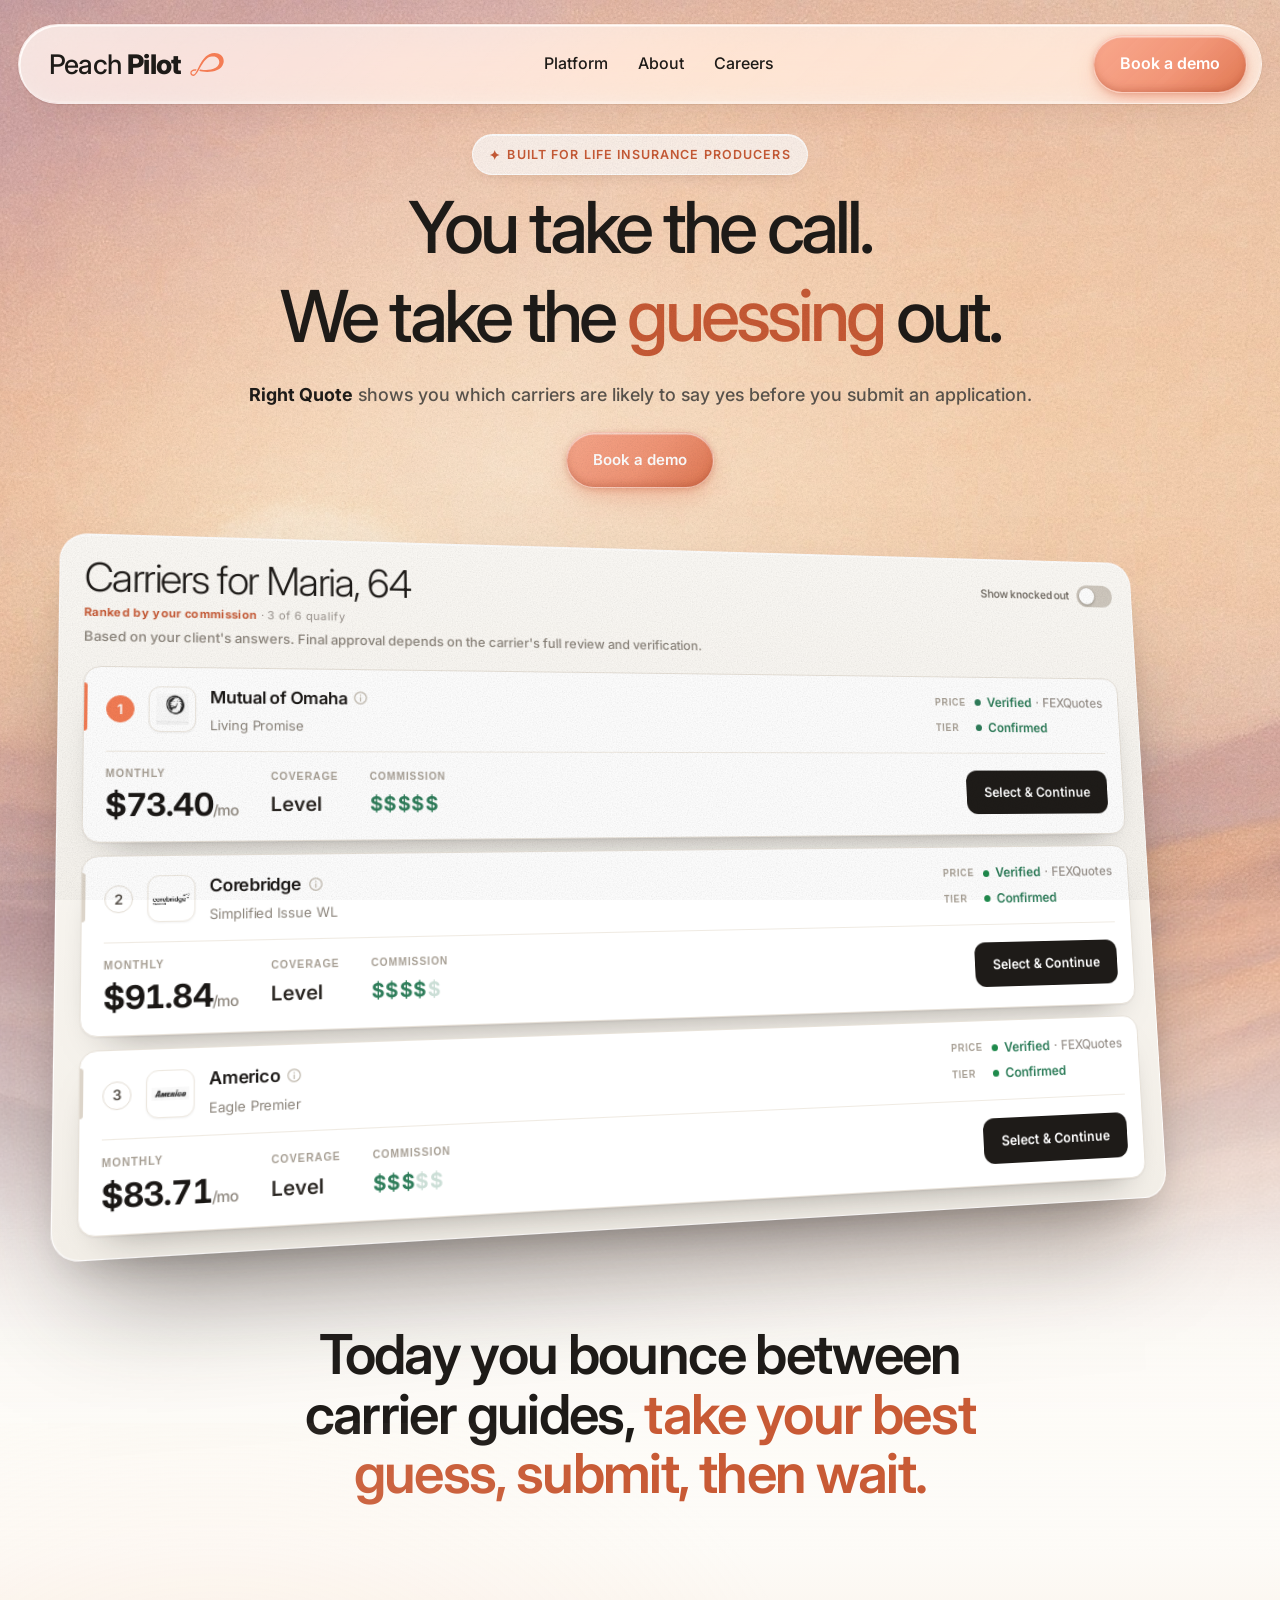
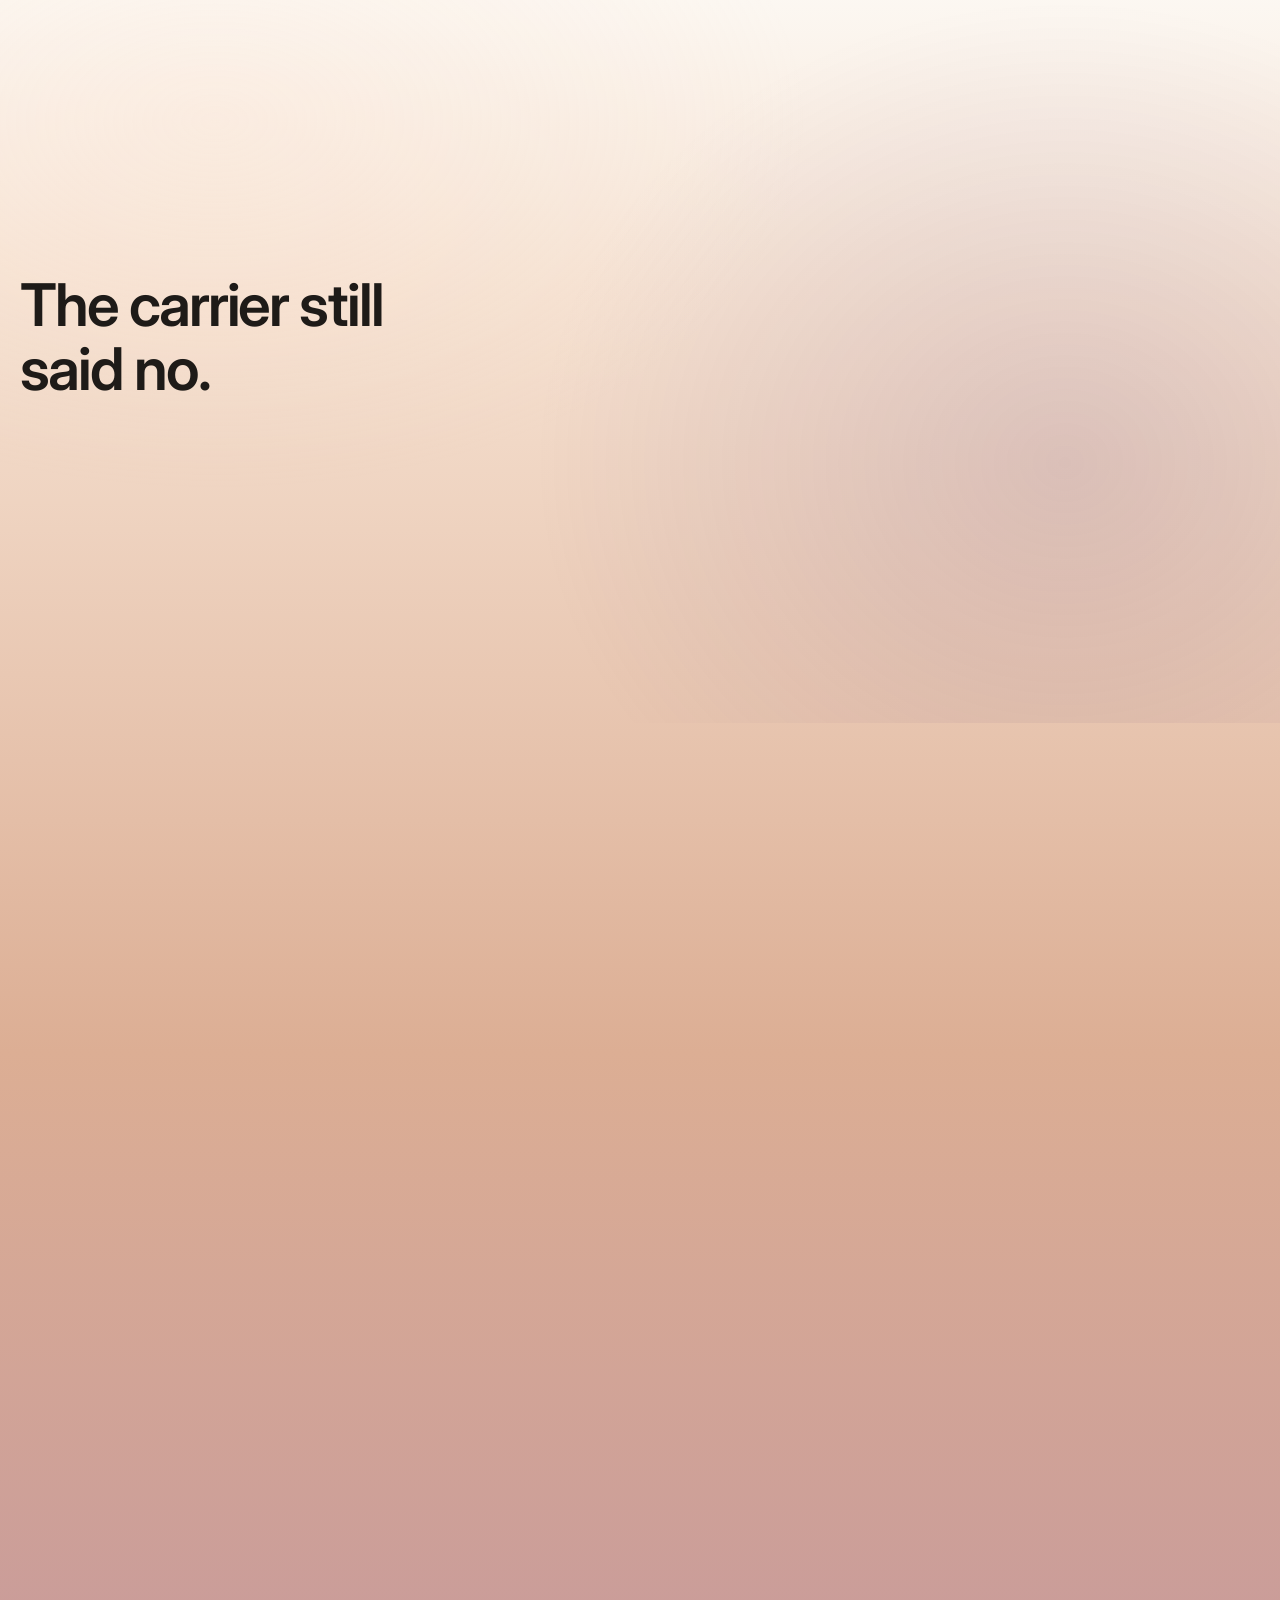
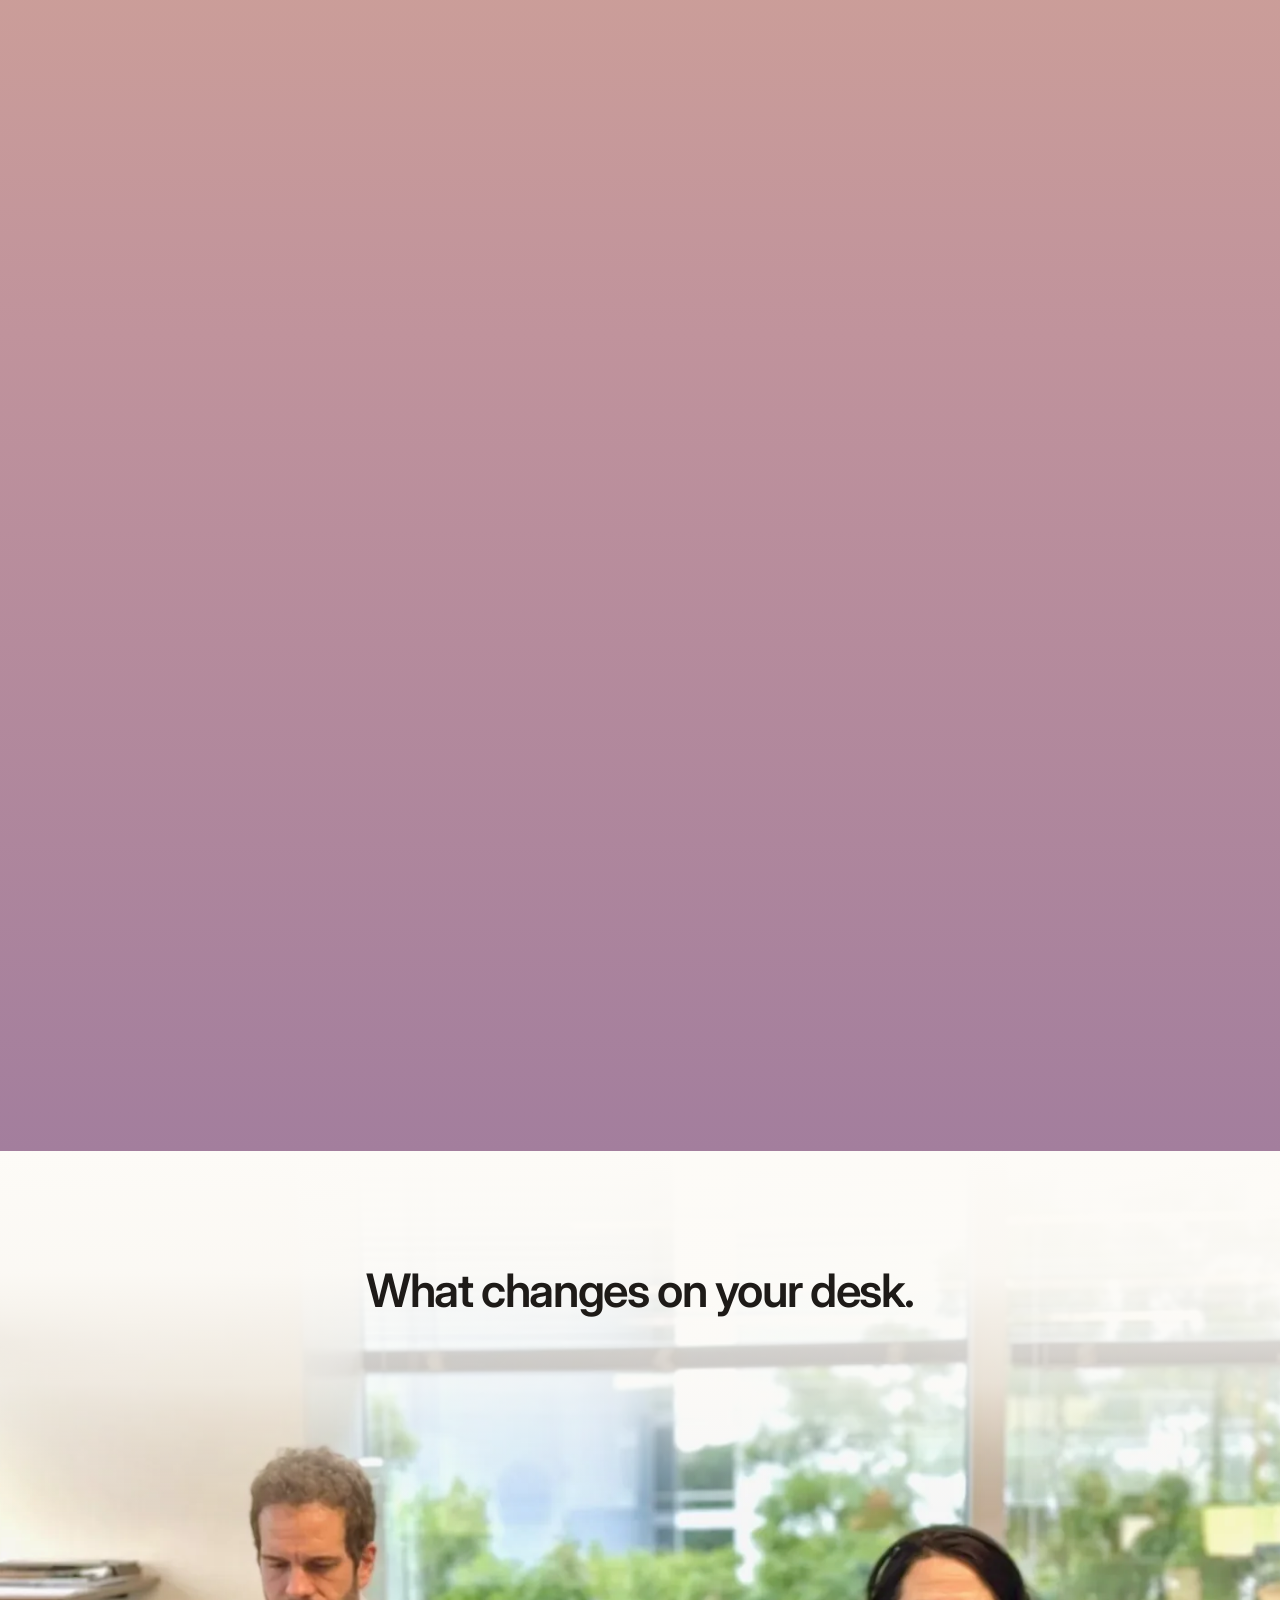
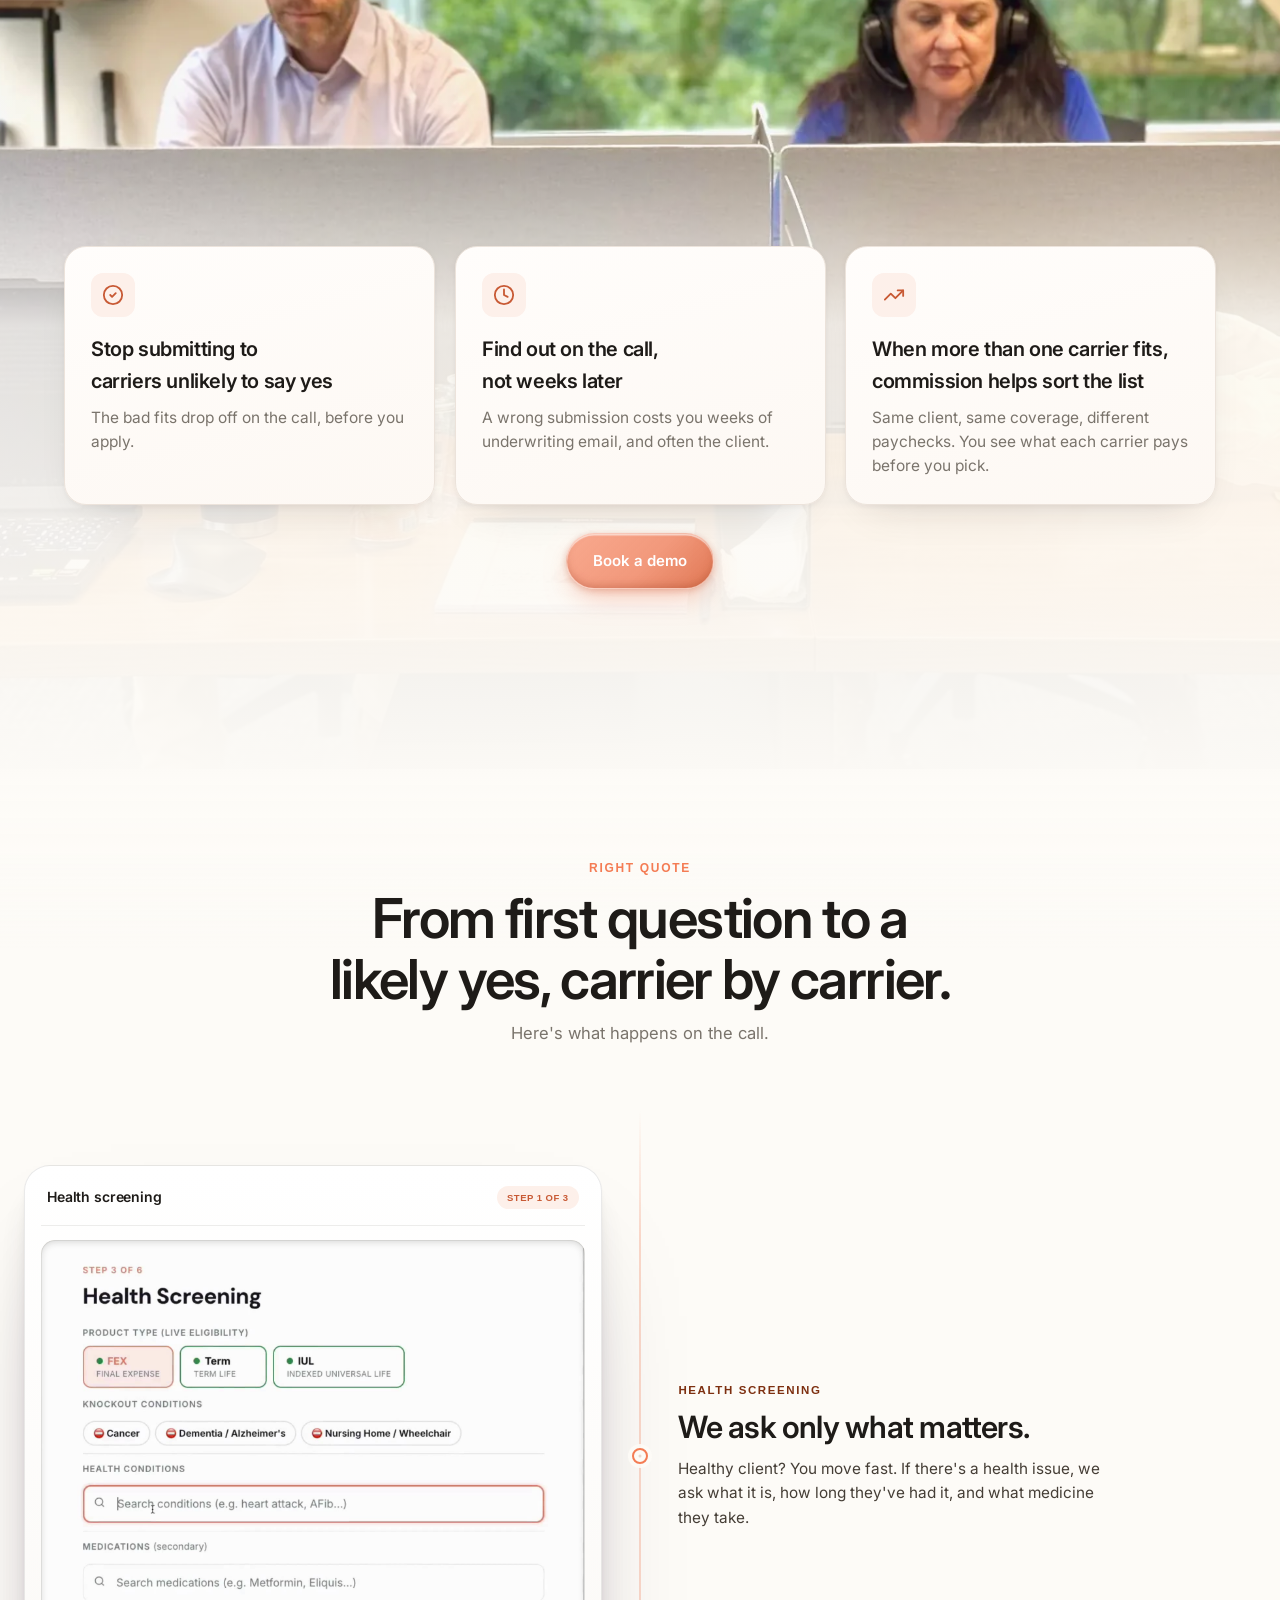
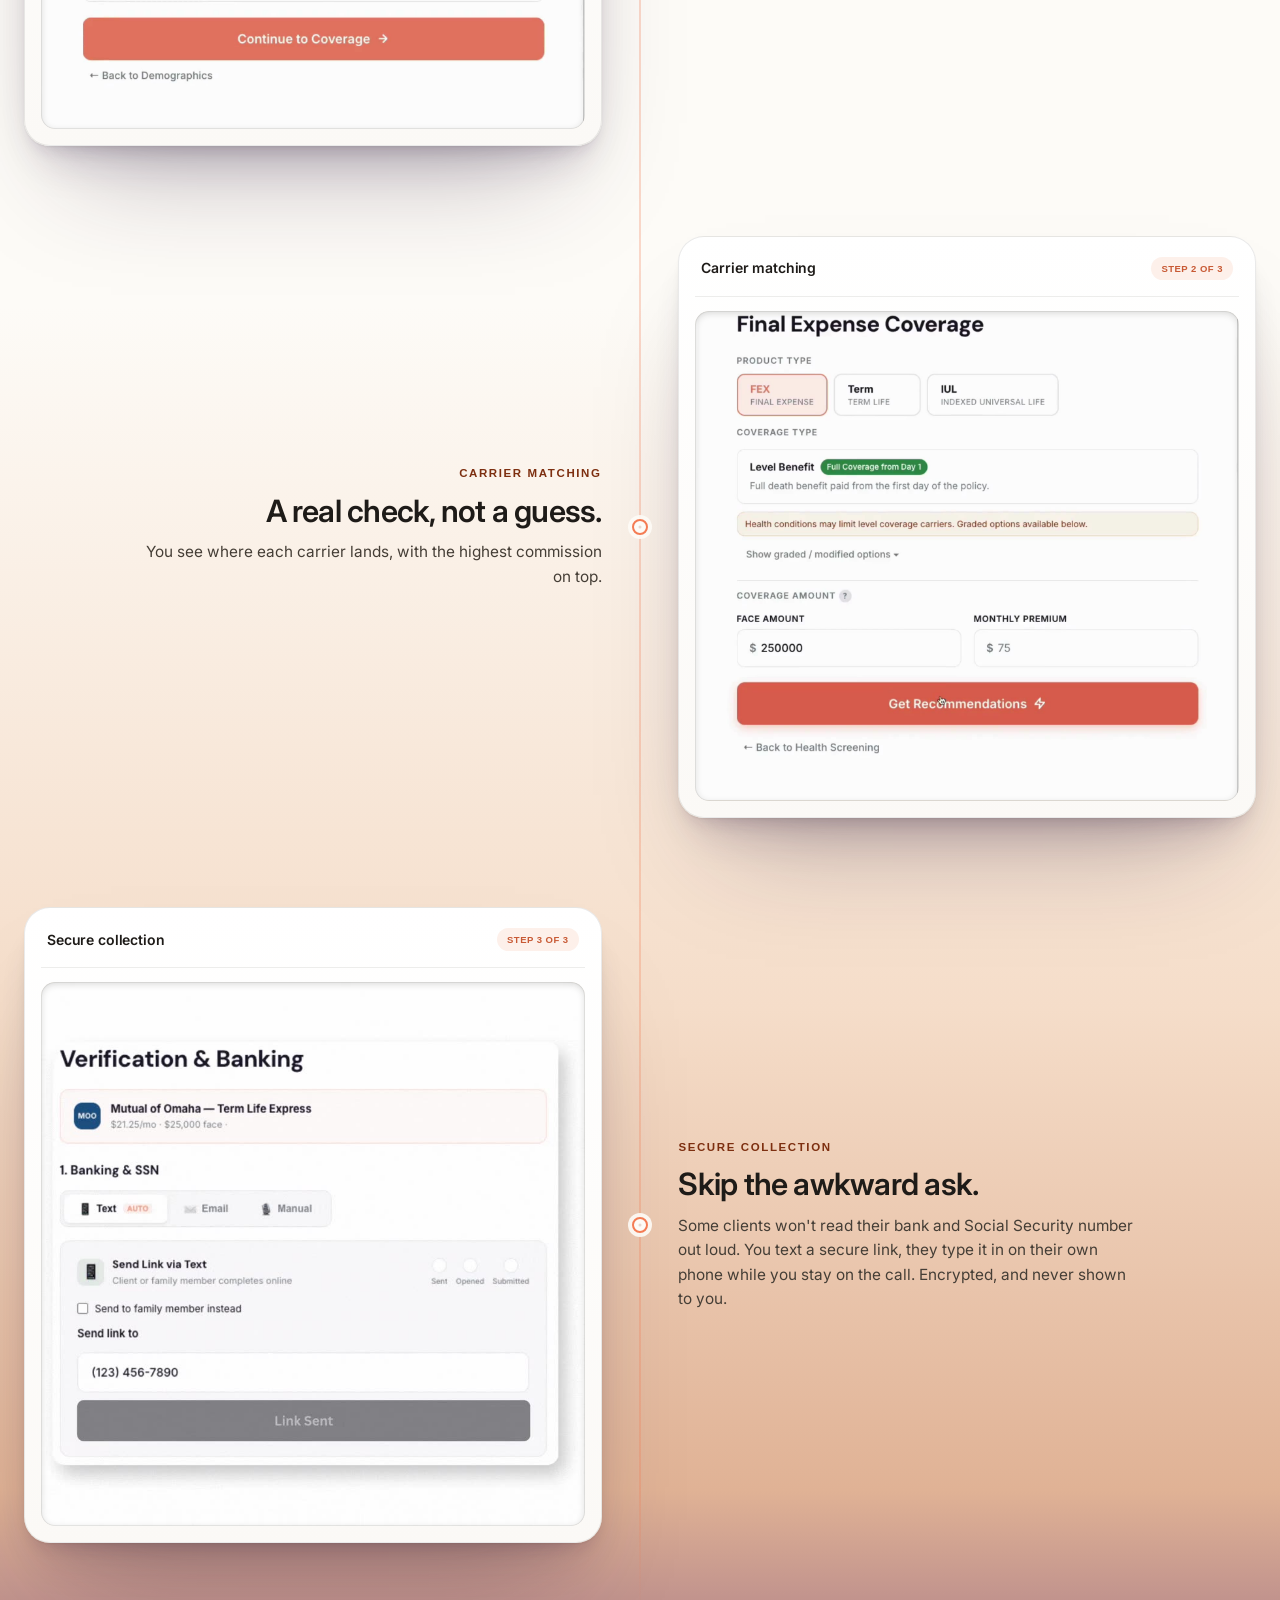
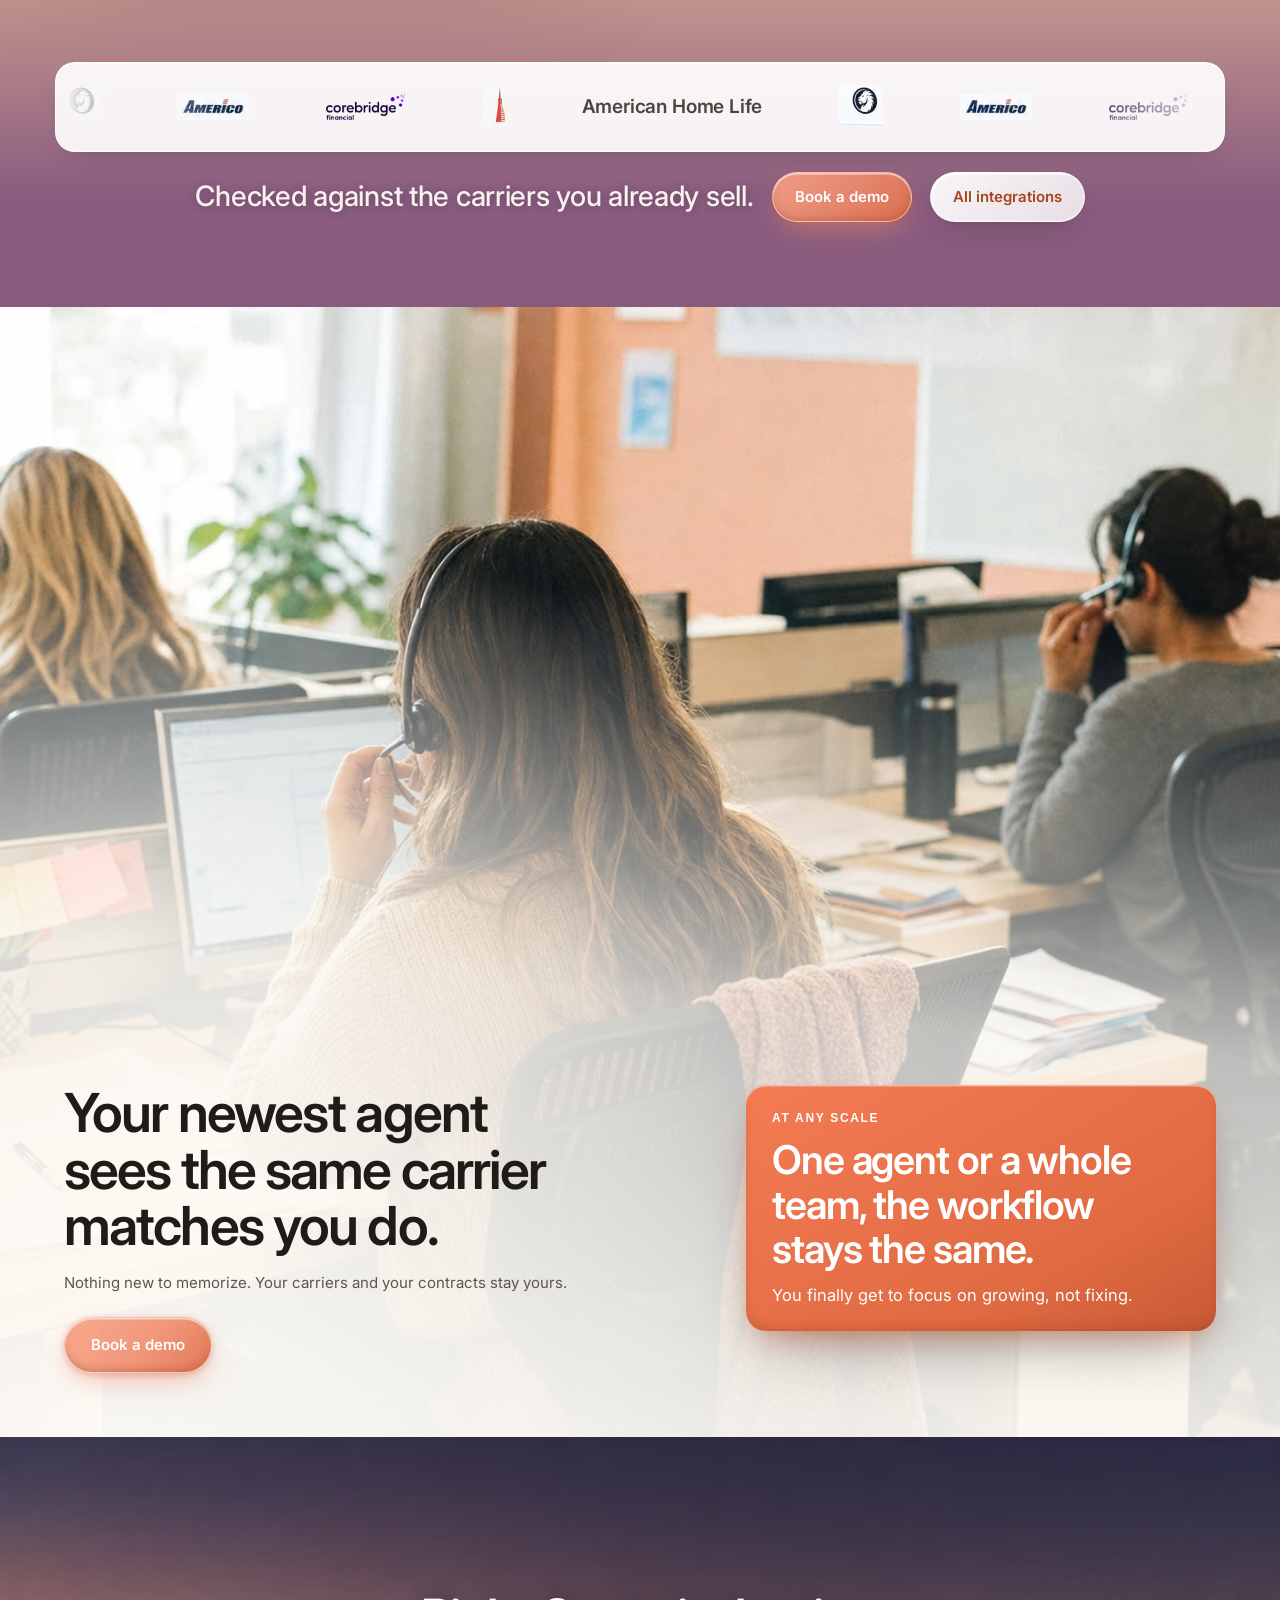
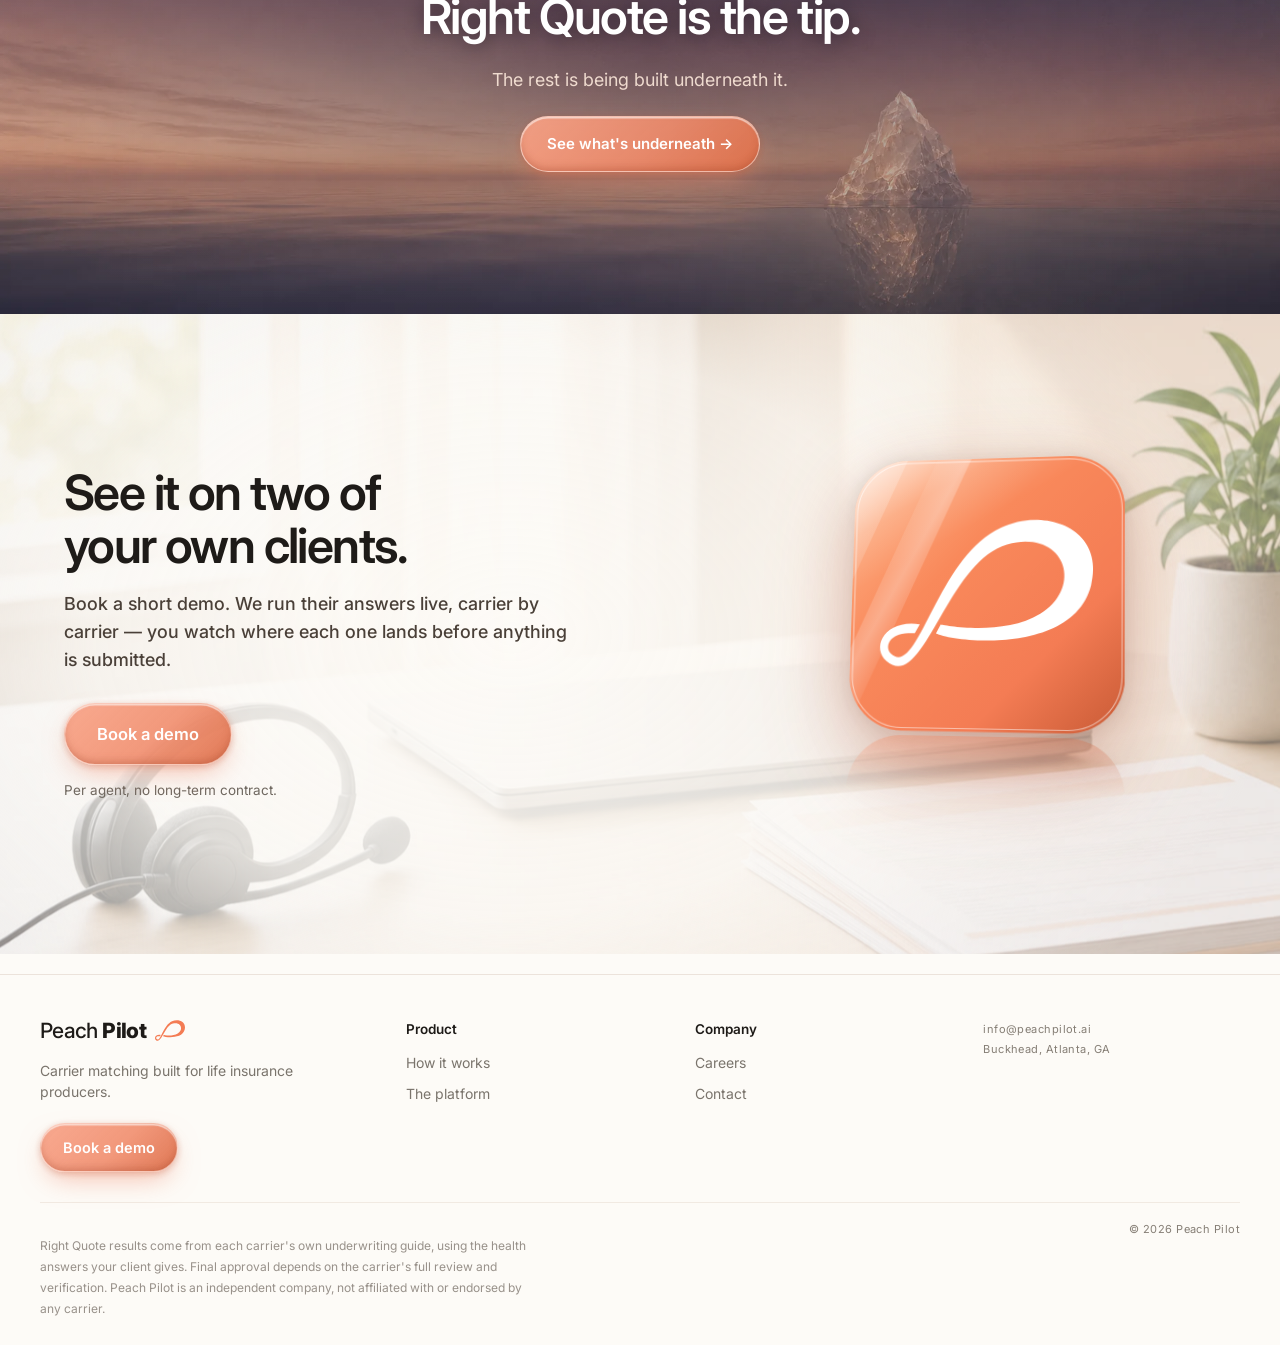
==== commit 1145addb: "Publish unified website without debug labels" ====
--- a/index.html
+++ b/index.html
@@ -1,4 +1,4 @@
-<!DOCTYPE html><html lang="en"><head><meta charset="utf-8"><meta name="viewport" content="width=device-width, initial-scale=1"><title>Peach Pilot: see which carriers are likely to say yes before you submit</title><meta name="description" content="Right Quote checks a client's health answers against each carrier's own underwriting rules, so agents see where they stand before they pitch. Built for final-expense agents."><link rel="canonical" href="https://peachpilot.ai/"><meta name="robots" content="index,follow"><meta property="og:type" content="website"><meta property="og:url" content="https://peachpilot.ai/"><meta property="og:title" content="Stop guessing which carrier will say yes."><meta property="og:description" content="See what each carrier's own rules say for your client, before you pitch."><meta property="og:image" content="https://peachpilot.ai/og.png"><meta name="twitter:card" content="summary_large_image"><link rel="icon" href="/favicon.svg"><link rel="apple-touch-icon" href="/favicon.svg"><link rel="preconnect" href="https://fonts.googleapis.com"><link rel="preconnect" href="https://fonts.gstatic.com" crossorigin><link rel="preconnect" href="https://api.fontshare.com" crossorigin><link href="https://fonts.googleapis.com/css2?family=Inter:wght@300;400;500;600;700;800&family=Sora:wght@400;500;600;700;800&family=Hanken+Grotesk:wght@400;500;600;700;800&family=JetBrains+Mono:wght@500;600&display=swap" rel="stylesheet"><link href="https://api.fontshare.com/v2/css?f[]=satoshi@400,500,700&display=swap" rel="stylesheet"><script type="application/ld+json">{"@context":"https://schema.org","@graph":[{"@type":"Organization","name":"Peach Pilot","url":"https://peachpilot.ai/","logo":"https://peachpilot.ai/appicon.svg","address":{"@type":"PostalAddress","addressLocality":"Atlanta","addressRegion":"GA"}},{"@type":"WebSite","name":"Peach Pilot","url":"https://peachpilot.ai/"},{"@type":"SoftwareApplication","name":"Right Quote","applicationCategory":"BusinessApplication","operatingSystem":"Web","description":"Underwriting-aware quoting for life insurance agents."}]}</script><link rel="stylesheet" href="/_astro/Layout.DPU7bQ1d.css"><link rel="stylesheet" href="/_astro/index.BkHUUeYr.css"></head><body><svg width="0" height="0" style="position:absolute" aria-hidden="true" focusable="false"><filter id="ppliquid" x="-20%" y="-20%" width="140%" height="140%" color-interpolation-filters="sRGB"><feTurbulence type="fractalNoise" baseFrequency="0.009 0.013" numOctaves="2" seed="7" result="n"></feTurbulence><feGaussianBlur in="n" stdDeviation="1.1" result="ns"></feGaussianBlur><feDisplacementMap in="SourceGraphic" in2="ns" scale="13" xChannelSelector="R" yChannelSelector="G"></feDisplacementMap></filter></svg><script>document.documentElement.classList.add('pp-js');</script><div aria-hidden="true" style="position:fixed;inset:0;z-index:-3;background:linear-gradient(180deg,#fbeee3 0%,#fdfbf7 60%)"></div><div aria-hidden="true" style="position:absolute;top:0;left:0;right:0;height:1440px;z-index:-2;overflow:hidden;pointer-events:none;background-color:#f3d5c1;background-image:url('/hero-plate.jpg?v=2');background-size:cover;background-position:center 28%;background-repeat:no-repeat;-webkit-mask-image:linear-gradient(180deg,#000 0%,#000 52%,rgba(0,0,0,.92) 66%,rgba(0,0,0,.6) 80%,rgba(0,0,0,.25) 92%,transparent 100%);mask-image:linear-gradient(180deg,#000 0%,#000 52%,rgba(0,0,0,.92) 66%,rgba(0,0,0,.6) 80%,rgba(0,0,0,.25) 92%,transparent 100%)"><div class="pp-hero-amb" aria-hidden="true"></div><span style="position:absolute;left:0;right:0;bottom:0;height:620px;background:linear-gradient(180deg, rgba(253,251,247,0) 0%, rgba(253,251,247,.12) 26%, rgba(253,251,247,.34) 48%, rgba(253,251,247,.6) 68%, rgba(253,251,247,.85) 85%, #fdfbf7 100%)"></span></div><svg id="ppGrain" aria-hidden="true" focusable="false" style="position:fixed;inset:0;z-index:40;width:100%;height:100%;pointer-events:none;opacity:.22;mix-blend-mode:multiply"><filter id="ppgrainf" x="0" y="0" width="100%" height="100%"><feTurbulence type="fractalNoise" baseFrequency="0.8" numOctaves="2" stitchTiles="stitch" seed="4" result="n"></feTurbulence><feColorMatrix in="n" type="saturate" values="0"></feColorMatrix></filter><rect width="100%" height="100%" filter="url(#ppgrainf)"></rect></svg><nav data-dbg="NAV" class="pp-nav" aria-label="Primary" style="position:sticky;top:24px;z-index:60;margin:24px auto 0;max-width:1320px;padding:0 18px"><div style="display:grid;grid-template-columns:auto 1fr auto;gap:18px;align-items:center;height:70px;padding:0 12px 0 28px;border-radius:40px;background:rgba(255,255,255,.3);backdrop-filter:blur(26px) saturate(1.5) brightness(1.04);-webkit-backdrop-filter:blur(26px) saturate(1.5);border:1px solid rgba(255,255,255,.5);box-shadow:inset 1px 1px 0 rgba(255,255,255,.7), 0 0 0 1px rgba(120,72,46,.04), 0 1px 2px rgba(27,26,24,.04), 0 16px 34px -20px rgba(120,72,46,.18)"><a data-dbg="NAV-LOGO" href="#top" aria-label="Peach Pilot home" style="display:inline-flex;align-items:center;gap:9px;justify-self:start"><span style="font-family:'Inter',sans-serif;font-size:27px;letter-spacing:-.03em;color:#1e1b18;line-height:1;white-space:nowrap"><span style="font-weight:500">Peach </span><span style="font-weight:800">Pilot</span></span><img src="/appicon.svg" alt="" aria-hidden="true" width="30" height="30" class="pp-nav-logo-mark" style="display:block;flex-shrink:0;border-radius:9px"></a><div data-dbg="NAV-LINKS" style="display:flex;gap:30px;justify-self:center;flex-wrap:wrap;justify-content:center"><a class="pp-navlink" href="#works" style="font-size:16px;color:#1e1b18;font-weight:500;white-space:nowrap">How It Works</a><a class="pp-navlink" href="#live" style="font-size:16px;color:#1e1b18;font-weight:500;white-space:nowrap">Roadmap</a><a class="pp-navlink" href="#pricing" style="font-size:16px;color:#1e1b18;font-weight:500;white-space:nowrap">Pricing</a></div><div style="justify-self:end"><a data-dbg="NAV-CTA" href="#demo" class="glass-btn glass-btn--peach" style="font-size:16px;white-space:nowrap">Book a demo</a></div></div></nav><main id="top"><section data-dbg="HERO" style="max-width:1200px;margin:0 auto;padding:30px 24px 30px"><div style="text-align:center;max-width:960px;margin:0 auto;position:relative;z-index:3"><span data-dbg="HERO-EYEBROW" style="display:inline-block;font-family:'Inter',sans-serif;font-size:12.5px;font-weight:600;letter-spacing:.09em;text-transform:uppercase;color:#9B7A55">Built for life insurance agents and their teams</span><h1 data-dbg="HERO-H1" aria-label="You take the call. We take the guessing out." style="font-family:'Inter',sans-serif;font-weight:500;font-size:clamp(44px,5.6vw,92px);letter-spacing:-.055em;line-height:1.06;margin:14px auto 0;max-width:900px;color:#1e1b18;text-wrap:balance">You take the call.<br><span style="white-space:nowrap">We take the <span class="pp-hrot" id="ppHeroRot" style="color:#c85a35"><span class="pp-hrot-w" data-rot="0">guessing</span><span class="pp-hrot-w" data-rot="1">debating</span><span class="pp-hrot-w" data-rot="2">sweating</span><span class="pp-hrot-w" data-rot="3">worrying</span></span> out.</span></h1><p data-dbg="HERO-SUB" style="margin:18px auto 0;font-size:clamp(17px,1.4vw,21px);line-height:1.45;color:#5A544D;font-weight:500;max-width:60ch"><strong style="font-weight:700;color:#1e1b18">Right Quote</strong> shows you which carriers are likely to say yes before you submit an application.</p><div data-dbg="HERO-CTAS" style="display:flex;flex-direction:column;align-items:center;gap:6px;margin-top:24px"><a href="#demo" class="glass-btn glass-btn--peach">Book a demo</a><span style="font-family:'Inter',sans-serif;font-size:12.5px;color:#6B645C">Bring a client or two. See who's likely to say yes, live.</span></div><p data-dbg="HERO-TRUST" style="margin:14px auto 0;font-size:14.5px;line-height:1.5;color:#635C55;font-weight:500;max-width:56ch">Checks your client's answers against each carrier's own underwriting guide. Change an answer, it checks again.</p></div><div data-dbg="HERO-STAGE" id="ppStage" style="position:relative;z-index:5;width:min(1120px,97vw);margin:2px auto -44px;perspective:1250px;perspective-origin:38% 38%"><div id="ppTilt" style="position:relative;display:flex;align-items:flex-start;gap:26px;transform-style:preserve-3d;transform:rotateX(5deg) rotateY(9deg) rotate(-1deg);transform-origin:center center;will-change:transform"><div data-dbg="HERO-CARRIERS" id="carriers" aria-label="Carrier results" style="position:relative;z-index:3;flex:1 1 640px;min-width:0;transform-style:preserve-3d;padding:22px 22px 20px;border-radius:26px;background:linear-gradient(180deg,#FCFAF6,#F3EFE8);border:1px solid rgba(255,255,255,.9);box-shadow:inset 0 1px 0 rgba(255,255,255,.95), 0 60px 100px -36px rgba(48,42,36,.5), 0 20px 44px -24px rgba(48,42,36,.3)"><div class="rq-hdr"><div style="min-width:0"><span class="rq-hdr-title">Carriers for Maria, 64</span><span class="rq-hdr-sub">Ranked by your commission &middot; 3 of 6 qualify</span><span class="rq-hdr-note">Based on what your client told you. Carrier review still decides.</span></div><div class="rq-toggle-wrap"><span class="rq-toggle-lbl">Show knocked out</span><button type="button" id="ppKoToggle" class="rq-toggle" role="switch" aria-checked="false" aria-label="Show knocked-out carriers"><span class="rq-toggle-knob"></span></button></div></div><div class="rq-list" style="transform-style:preserve-3d"><article class="rq-card rq-card--top"><div class="rq-head"><span class="rq-num rq-num--top">1</span><span class="rq-logo"><img src="moo-logo.png" alt="Mutual of Omaha" width="30" height="30" style="display:block;width:30px;height:30px;object-fit:contain"></span><div style="min-width:0"><span class="rq-name">Mutual of Omaha<svg class="rq-info" viewBox="0 0 24 24" width="15" height="15" aria-hidden="true"><circle cx="12" cy="12" r="9.2" fill="none" stroke="currentColor" stroke-width="1.6"></circle><circle cx="12" cy="7.9" r="1.15" fill="currentColor"></circle><path d="M12 11.2v5.4" stroke="currentColor" stroke-width="1.7" stroke-linecap="round"></path></svg></span><span class="rq-plan">Living Promise</span></div><div class="rq-meta"><span class="rq-lbl">Price</span><span class="rq-status"><span class="rq-dot" style="background:#2E7D5A"></span><span class="rq-ok">Verified</span><span class="rq-src">&middot; FEXQuotes</span></span><span class="rq-lbl">Tier</span><span class="rq-status"><span class="rq-dot" style="background:#2E7D5A"></span><span class="rq-ok">Confirmed</span></span></div></div><div class="rq-div"></div><div class="rq-stats"><div class="rq-stat"><span class="rq-lbl">Monthly</span><span class="rq-price">$73.40<span>/mo</span></span></div><div class="rq-stat"><span class="rq-lbl">Coverage</span><span class="rq-cov">Level</span></div><div class="rq-stat"><span class="rq-lbl">Commission</span><span class="rq-pips">$$$$$</span></div><button type="button" class="rq-cta">Select &amp; Continue</button></div></article><article class="rq-card"><div class="rq-head"><span class="rq-num">2</span><span class="rq-logo"><img src="corebridge-logo.png" alt="Corebridge" style="display:block;max-width:34px;max-height:22px;width:auto;height:auto;object-fit:contain"></span><div style="min-width:0"><span class="rq-name">Corebridge<svg class="rq-info" viewBox="0 0 24 24" width="15" height="15" aria-hidden="true"><circle cx="12" cy="12" r="9.2" fill="none" stroke="currentColor" stroke-width="1.6"></circle><circle cx="12" cy="7.9" r="1.15" fill="currentColor"></circle><path d="M12 11.2v5.4" stroke="currentColor" stroke-width="1.7" stroke-linecap="round"></path></svg></span><span class="rq-plan">Simplified Issue WL</span></div><div class="rq-meta"><span class="rq-lbl">Price</span><span class="rq-status"><span class="rq-dot" style="background:#1F8A4C"></span><span class="rq-ok">Verified</span><span class="rq-src">&middot; FEXQuotes</span></span><span class="rq-lbl">Tier</span><span class="rq-status"><span class="rq-dot" style="background:#1F8A4C"></span><span class="rq-ok">Confirmed</span></span></div></div><div class="rq-div"></div><div class="rq-stats"><div class="rq-stat"><span class="rq-lbl">Monthly</span><span class="rq-price">$91.84<span>/mo</span></span></div><div class="rq-stat"><span class="rq-lbl">Coverage</span><span class="rq-cov">Level</span></div><div class="rq-stat"><span class="rq-lbl">Commission</span><span class="rq-pips">$$$$<span class="rq-off">$</span></span></div><button type="button" class="rq-cta">Select &amp; Continue</button></div></article><article class="rq-card"><div class="rq-head"><span class="rq-num">3</span><span class="rq-logo"><img src="americo-logo.png" alt="Americo" style="display:block;max-width:34px;max-height:20px;width:auto;height:auto;object-fit:contain"></span><div style="min-width:0"><span class="rq-name">Americo<svg class="rq-info" viewBox="0 0 24 24" width="15" height="15" aria-hidden="true"><circle cx="12" cy="12" r="9.2" fill="none" stroke="currentColor" stroke-width="1.6"></circle><circle cx="12" cy="7.9" r="1.15" fill="currentColor"></circle><path d="M12 11.2v5.4" stroke="currentColor" stroke-width="1.7" stroke-linecap="round"></path></svg></span><span class="rq-plan">Eagle Premier</span></div><div class="rq-meta"><span class="rq-lbl">Price</span><span class="rq-status"><span class="rq-dot" style="background:#1F8A4C"></span><span class="rq-ok">Verified</span><span class="rq-src">&middot; FEXQuotes</span></span><span class="rq-lbl">Tier</span><span class="rq-status"><span class="rq-dot" style="background:#1F8A4C"></span><span class="rq-ok">Confirmed</span></span></div></div><div class="rq-div"></div><div class="rq-stats"><div class="rq-stat"><span class="rq-lbl">Monthly</span><span class="rq-price">$83.71<span>/mo</span></span></div><div class="rq-stat"><span class="rq-lbl">Coverage</span><span class="rq-cov">Level</span></div><div class="rq-stat"><span class="rq-lbl">Commission</span><span class="rq-pips">$$$<span class="rq-off">$$</span></span></div><button type="button" class="rq-cta">Select &amp; Continue</button></div></article><article class="rq-card rq-card--ko"><div class="rq-head"><span class="rq-num rq-num--ko">4</span><span class="rq-logo"><img src="moo-logo.png" alt="Mutual of Omaha" width="28" height="28" style="display:block;width:28px;height:28px;object-fit:contain"></span><div style="min-width:0"><span class="rq-name">Mutual of Omaha<svg class="rq-info" viewBox="0 0 24 24" width="15" height="15" aria-hidden="true"><circle cx="12" cy="12" r="9.2" fill="none" stroke="currentColor" stroke-width="1.6"></circle><circle cx="12" cy="7.9" r="1.15" fill="currentColor"></circle><path d="M12 11.2v5.4" stroke="currentColor" stroke-width="1.7" stroke-linecap="round"></path></svg></span><span class="rq-plan">Living Promise Graded</span></div><div class="rq-meta rq-meta--ko"><span class="rq-lbl">Status</span><span class="rq-ko-status"><span class="rq-dot" style="background:#C7C0B6"></span>Doesn't qualify</span></div></div><div class="rq-ko-reason"><svg viewBox="0 0 24 24" width="15" height="15" fill="none" stroke="currentColor" stroke-width="1.7" stroke-linecap="round" stroke-linejoin="round"><path d="M12 3.6 2.6 20h18.8z"></path><path d="M12 10v4.2"></path><path d="M12 17.3v.15"></path></svg>Health class qualifies for Level, not Graded.</div></article><article class="rq-card rq-card--ko"><div class="rq-head"><span class="rq-num rq-num--ko">5</span><span class="rq-logo"><img src="americo-logo.png" alt="Americo" style="display:block;max-width:32px;max-height:18px;width:auto;height:auto;object-fit:contain"></span><div style="min-width:0"><span class="rq-name">Americo<svg class="rq-info" viewBox="0 0 24 24" width="15" height="15" aria-hidden="true"><circle cx="12" cy="12" r="9.2" fill="none" stroke="currentColor" stroke-width="1.6"></circle><circle cx="12" cy="7.9" r="1.15" fill="currentColor"></circle><path d="M12 11.2v5.4" stroke="currentColor" stroke-width="1.7" stroke-linecap="round"></path></svg></span><span class="rq-plan">Eagle Premier Graded</span></div><div class="rq-meta rq-meta--ko"><span class="rq-lbl">Status</span><span class="rq-ko-status"><span class="rq-dot" style="background:#C7C0B6"></span>Doesn't qualify</span></div></div><div class="rq-ko-reason"><svg viewBox="0 0 24 24" width="15" height="15" fill="none" stroke="currentColor" stroke-width="1.7" stroke-linecap="round" stroke-linejoin="round"><path d="M12 3.6 2.6 20h18.8z"></path><path d="M12 10v4.2"></path><path d="M12 17.3v.15"></path></svg>Health class qualifies for Level, not Graded.</div></article><article class="rq-card rq-card--ko"><div class="rq-head"><span class="rq-num rq-num--ko">6</span><span class="rq-logo"><img src="transamerica-logo.png" alt="Transamerica" style="display:block;max-width:30px;max-height:28px;width:auto;height:auto;object-fit:contain"></span><div style="min-width:0"><span class="rq-name">Transamerica<svg class="rq-info" viewBox="0 0 24 24" width="15" height="15" aria-hidden="true"><circle cx="12" cy="12" r="9.2" fill="none" stroke="currentColor" stroke-width="1.6"></circle><circle cx="12" cy="7.9" r="1.15" fill="currentColor"></circle><path d="M12 11.2v5.4" stroke="currentColor" stroke-width="1.7" stroke-linecap="round"></path></svg></span><span class="rq-plan">Immediate Solution GI</span></div><div class="rq-meta rq-meta--ko"><span class="rq-lbl">Status</span><span class="rq-ko-status"><span class="rq-dot" style="background:#C7C0B6"></span>Doesn't qualify</span></div></div><div class="rq-ko-reason"><svg viewBox="0 0 24 24" width="15" height="15" fill="none" stroke="currentColor" stroke-width="1.7" stroke-linecap="round" stroke-linejoin="round"><path d="M12 3.6 2.6 20h18.8z"></path><path d="M12 10v4.2"></path><path d="M12 17.3v.15"></path></svg>Health class qualifies for Level, not Guaranteed Issue.</div></article></div></div></div></div></section><section data-dbg="PAIN" id="how" style="position:relative;padding:120px 0 48px;background:linear-gradient(180deg,#fdfbf7 0%,#f6e2d2 14%,#dcae94 42%,#c0939c 72%,#a37e9d 100%)"><div data-dbg="SITUATION" style="max-width:860px;margin:0 auto 64px;padding:0 24px;text-align:center"><p id="ppSituationLine" style="font-family:'Inter',sans-serif;font-weight:500;font-size:clamp(19px,1.9vw,27px);line-height:1.5;letter-spacing:-.02em;color:#1e1b18;max-width:46ch;margin:0 auto">Today you look up one carrier's knockout rules at a time, then you apply and wait.</p></div><div style="max-width:1200px;margin:0 auto;padding:0 24px"></div><div data-dbg="PAIN-STORY" class="pp-ps-pin" id="ppPsPin"><div class="pp-ps-stick"><div class="pp-ps-bg" aria-hidden="true"></div><div class="pp-ps-inner"><div class="pp-ps-copy" style="width:fit-content;position:relative"><h3 id="ppPsNeg" style="font-family:'Inter',sans-serif;font-weight:600;font-size:clamp(40px,4.6vw,64px);letter-spacing:-.035em;line-height:1.08;margin:0;color:#1e1b18"><span data-dbg="PS-HEADLINE" class="pp-ps-fly" id="ppPsFly">You did<br> everything right.</span><br><span data-dbg="PS-SAIDNO" class="pp-ps-rev" data-ps-at="0.22" style="color:#1e1b18;display:inline-block">The carrier still<br>said no.</span></h3><div class="pp-ps-final" id="ppPsFinal"><div data-dbg="PS-RELIEF" class="pp-ps-rev" data-ps-at="0.68" style="display:block;margin-top:0;width:0;min-width:100%"><p style="margin:0;font-family:'Inter',sans-serif;font-weight:600;font-size:clamp(36px,4.1vw,55px);letter-spacing:-.035em;line-height:1.1;color:#ffffff;text-wrap:balance">With Right Quote, you see where each carrier lands before you submit.</p></div><p data-dbg="PS-FINEPRINT" class="pp-ps-rev" data-ps-at="0.72" style="margin:10px 0 0;font-size:clamp(15px,1.3vw,19px);line-height:1.42;font-weight:500;color:rgba(255,244,238,.85);max-width:48ch">Final approval depends on carrier review and verification.</p></div></div><div data-dbg="PS-DECK" class="pp-deck" aria-label="A carrier email thread ending in a decline"><div data-dbg="PS-PHOTO" class="pp-ps-photo" data-ps-at="0.2" aria-hidden="true"><img src="/pp-hero-photo.png" alt="" loading="lazy" width="1200" height="1500"></div><button data-dbg="PS-DECK-LABEL" id="ppDeckLabel" class="pp-ps-rev pp-deck-chip" data-ps-at="0.3" type="button" aria-label="Open the carrier email thread" title="A carrier email thread"><svg viewBox="0 0 24 24" width="17" height="17" fill="none" stroke="#c85a35" stroke-width="1.9" stroke-linecap="round" stroke-linejoin="round"><rect x="2" y="4" width="20" height="16" rx="2"></rect><path d="m22 7-10 6L2 7"></path></svg><span class="pp-deck-chip-lbl">The emails</span><i class="pp-deck-chip-dot" aria-hidden="true"></i></button><div data-dbg="PS-MAIL-1" class="pp-dc" style="--lx:90px;--ty:0px;--cd:0s;z-index:10"><div class="pp-dc-full"><div class="pp-dc-head"><strong class="pp-dc-subj"><svg viewBox="0 0 24 24" width="19" height="19" fill="none" stroke="#7a746c" stroke-width="1.8" stroke-linecap="round" stroke-linejoin="round"><rect x="2" y="4" width="20" height="16" rx="2"></rect><path d="m22 7-10 6L2 7"></path></svg>New Business Submission Received (App ID: 18427)</strong><span class="pp-dc-date">Mon, May 5</span></div><p>We've received your application and it's been assigned for review.</p></div></div><div data-dbg="PS-MAIL-2" class="pp-dc" style="--lx:60px;--ty:159px;--cd:.07s;z-index:11"><div class="pp-dc-full"><div class="pp-dc-head"><strong class="pp-dc-subj"><svg viewBox="0 0 24 24" width="19" height="19" fill="none" stroke="#7a746c" stroke-width="1.8" stroke-linecap="round" stroke-linejoin="round"><rect x="2" y="4" width="20" height="16" rx="2"></rect><path d="m22 7-10 6L2 7"></path></svg>FW: Underwriting Request, Additional Information Needed</strong><span class="pp-dc-date">Thu, May 22</span></div><p>Please provide details regarding the reported TIA/CVA history (approx. 7 years ago)&hellip;</p></div></div><div data-dbg="PS-MAIL-3" class="pp-dc" style="--lx:30px;--ty:318px;--cd:.14s;z-index:12"><div class="pp-dc-full"><div class="pp-dc-head"><strong class="pp-dc-subj"><svg viewBox="0 0 24 24" width="19" height="19" fill="none" stroke="#7a746c" stroke-width="1.8" stroke-linecap="round" stroke-linejoin="round"><rect x="2" y="4" width="20" height="16" rx="2"></rect><path d="m22 7-10 6L2 7"></path></svg>RE: Underwriting Follow Up, Physician Contact Required</strong><span class="pp-dc-date">Mon, Jun 9</span></div><p>To proceed, we must obtain an Attending Physician Statement (APS)&hellip;</p></div></div><div data-dbg="PS-MAIL-4" class="pp-dc pp-dc--final" style="--lx:0px;--ty:477px;--cd:.21s;z-index:13"><div class="pp-dc-full"><div class="pp-dc-head"><strong class="pp-dc-subj"><svg viewBox="0 0 24 24" width="19" height="19" fill="none" stroke="#c85a35" stroke-width="1.8" stroke-linecap="round" stroke-linejoin="round"><rect x="2" y="4" width="20" height="16" rx="2"></rect><path d="m22 7-10 6L2 7"></path></svg>Underwriting Decision: Unable to Offer Coverage</strong><span class="pp-dc-date">Fri, Jun 20</span></div><p>After review of the information received, we are unable to offer coverage at this time.</p></div></div><button data-dbg="PS-DECK-CLOSE" id="ppDeckClose" class="pp-deck-close" type="button" aria-label="Close the email thread"><svg viewBox="0 0 24 24" width="18" height="18" fill="none" stroke="#c85a35" stroke-width="2.4" stroke-linecap="round"><path d="M18 6 6 18M6 6l12 12"></path></svg></button></div></div></div></div></section><section data-dbg="STORY" id="story" aria-label="Why we built this" style="max-width:680px;margin:0 auto;padding:clamp(48px,6vw,84px) 24px clamp(24px,3vw,40px);text-align:center"><h2 class="pp-story-el" style="font-family:'Inter',sans-serif;font-weight:600;font-size:clamp(24px,3vw,36px);color:#1e1b18;letter-spacing:-.03em;line-height:1.12;margin:10px 0 0">Why we built this.</h2><p class="pp-story-el" style="color:#3A3532;font-size:clamp(20px,2vw,25px);font-weight:400;line-height:1.55;letter-spacing:-.01em;margin:18px 0 0;max-width:34em">A 72 year old called in, healthy except for a stroke years back. Weeks of back and forth, then a decline, and starting over felt impossible. We built Right Quote so you can see the likely yes before you start over.</p><p class="pp-story-el" style="margin:16px 0 0;font-family:'Inter',sans-serif;font-size:12.5px;font-weight:600;letter-spacing:.06em;text-transform:uppercase;color:#9B948C">Mario Montag &middot; Founder</p></section><section data-dbg="OUTCOMES" id="outcomes" aria-label="What changes" style="max-width:1200px;margin:0 auto;padding:clamp(52px,6.5vw,88px) 24px clamp(56px,7vw,96px);border-top:1px solid rgba(30,27,36,.16)"><h2 style="font-family:'Inter',sans-serif;font-weight:600;font-size:clamp(28px,3.6vw,48px);color:#1e1b18;letter-spacing:-.03em;line-height:1.1;text-wrap:balance;margin:0;text-align:center">What changes on your desk.</h2><div class="pp-oc-grid" style="margin-top:clamp(24px,3vw,40px)"><div data-dbg="OC-DECLINES" class="pp-oc"><span class="pp-oc-icn"><svg viewBox="0 0 24 24" width="22" height="22" fill="none" stroke="#6B645C" stroke-width="2" stroke-linecap="round" stroke-linejoin="round"><circle cx="12" cy="12" r="10"></circle><path d="m9 12 2 2 4-4"></path></svg><svg class="pp-oc-echo" viewBox="0 0 24 24" width="22" height="22" fill="none" stroke="#C85A35" stroke-width="1.7" stroke-linecap="round" stroke-linejoin="round" aria-hidden="true"><circle cx="12" cy="12" r="10"></circle><path d="m9 12 2 2 4-4"></path></svg></span><h3>Stop submitting to carriers unlikely to say yes</h3><p>The bad fits drop off on the call, before you apply.</p></div><div data-dbg="OC-HOURS" class="pp-oc"><span class="pp-oc-icn"><svg viewBox="0 0 24 24" width="22" height="22" fill="none" stroke="#6B645C" stroke-width="2" stroke-linecap="round" stroke-linejoin="round"><circle cx="12" cy="12" r="9"></circle><path class="pp-oc-clock-hand" d="M12 7v5l3.5 2"></path></svg></span><h3>Find out on the call, not weeks later</h3><p>A wrong submission costs you weeks of underwriting email, and often the client.</p></div><div data-dbg="OC-COMMISSION" class="pp-oc"><span class="pp-oc-icn"><svg viewBox="0 0 24 24" width="22" height="22" fill="none" stroke="#6B645C" stroke-width="2" stroke-linecap="round" stroke-linejoin="round"><path class="pp-oc-trend" d="M22 7 13.5 15.5 8.5 10.5 2 17"></path><path d="M16 7h6v6"></path></svg></span><h3>When more than one carrier fits, the highest commission is on top</h3><p>Same client, same coverage, different paychecks. You see what each carrier pays before you pick.</p></div></div></section><section data-dbg="WORKS" id="works" class="pp-works-band"><div class="pp-works-clip" aria-hidden="true"><div class="pp-works-grad" id="ppWorksGrad"></div></div><div style="position:relative;z-index:2;max-width:1200px;margin:0 auto;padding:clamp(56px,7vw,96px) 24px 8px"><div data-dbg="WORKS-SCROLL"><style>astro-island,astro-slot,astro-static-slot{display:contents}</style><script>(()=>{var e=async t=>{await(await t())()};(self.Astro||(self.Astro={})).load=e;window.dispatchEvent(new Event("astro:load"));})();</script><script>(()=>{var g=Object.defineProperty;var w=(c,s,d)=>s in c?g(c,s,{enumerable:!0,configurable:!0,writable:!0,value:d}):c[s]=d;var l=(c,s,d)=>w(c,typeof s!="symbol"?s+"":s,d);var E=new Set(["__proto__","constructor","prototype"]);{let c={0:t=>y(t),1:t=>d(t),2:t=>new RegExp(t),3:t=>new Date(t),4:t=>new Map(d(t)),5:t=>new Set(d(t)),6:t=>BigInt(t),7:t=>new URL(t),8:t=>new Uint8Array(t),9:t=>new Uint16Array(t),10:t=>new Uint32Array(t),11:t=>Number.POSITIVE_INFINITY*t},s=t=>{let[p,e]=t;return p in c?c[p](e):void 0},d=t=>t.map(s),y=t=>typeof t!="object"||t===null?t:Object.fromEntries(Object.entries(t).map(([p,e])=>[p,s(e)]));class f extends HTMLElement{constructor(){super(...arguments);l(this,"Component");l(this,"hydrator");l(this,"hydrate",async()=>{var b;if(!this.hydrator||!this.isConnected)return;let e=(b=this.parentElement)==null?void 0:b.closest("astro-island[ssr]");if(e){e.addEventListener("astro:hydrate",this.hydrate,{once:!0});return}let n=this.querySelectorAll("astro-slot"),r={},i=this.querySelectorAll("template[data-astro-template]");for(let o of i){let a=o.closest(this.tagName);a!=null&&a.isSameNode(this)&&(r[o.getAttribute("data-astro-template")||"default"]=o.innerHTML,o.remove())}for(let o of n){let a=o.closest(this.tagName);a!=null&&a.isSameNode(this)&&(r[o.getAttribute("name")||"default"]=o.innerHTML)}let u;try{u=this.hasAttribute("props")?y(JSON.parse(this.getAttribute("props"))):{}}catch(o){let a=this.getAttribute("component-url")||"<unknown>",v=this.getAttribute("component-export");throw v&&(a+=` (export ${v})`),console.error(`[hydrate] Error parsing props for component ${a}`,this.getAttribute("props"),o),o}let h;await this.hydrator(this)(this.Component,u,r,{client:this.getAttribute("client")}),this.removeAttribute("ssr"),this.dispatchEvent(new CustomEvent("astro:hydrate"))});l(this,"unmount",()=>{this.isConnected||this.dispatchEvent(new CustomEvent("astro:unmount"))})}disconnectedCallback(){document.removeEventListener("astro:after-swap",this.unmount),document.addEventListener("astro:after-swap",this.unmount,{once:!0})}connectedCallback(){if(!this.hasAttribute("await-children")||document.readyState==="interactive"||document.readyState==="complete")this.childrenConnectedCallback();else{let e=()=>{document.removeEventListener("DOMContentLoaded",e),n.disconnect(),this.childrenConnectedCallback()},n=new MutationObserver(()=>{var r;((r=this.lastChild)==null?void 0:r.nodeType)===Node.COMMENT_NODE&&this.lastChild.nodeValue==="astro:end"&&(this.lastChild.remove(),e())});n.observe(this,{childList:!0}),document.addEventListener("DOMContentLoaded",e)}}async childrenConnectedCallback(){let e=this.getAttribute("before-hydration-url");e&&await import(e),this.start()}getRetryImportUrl(e){let n=new URL(e,document.baseURI),r=`astro-retry=${Date.now()}`,i=n.hash.replace(/^#/,"");return n.hash=i?`${i}&${r}`:r,n.toString()}async importWithRetry(e){try{return await import(e)}catch(n){return await new Promise(r=>setTimeout(r,1e3)),import(this.getRetryImportUrl(e))}}handleHydrationError(e){let n=this.getAttribute("component-url"),r=new CustomEvent("astro:hydration-error",{cancelable:!0,bubbles:!0,composed:!0,detail:{error:e,componentUrl:n}});this.dispatchEvent(r)&&console.error(`[astro-island] Error hydrating ${n}`,e)}async start(){let e=JSON.parse(this.getAttribute("opts")),n=this.getAttribute("client");if(Astro[n]===void 0){window.addEventListener(`astro:${n}`,()=>this.start(),{once:!0});return}try{await Astro[n](async()=>{let r=this.getAttribute("renderer-url");try{let[i,{default:u}]=await Promise.all([this.importWithRetry(this.getAttribute("component-url")),r?this.importWithRetry(r):Promise.resolve({default:()=>()=>{}})]),h=this.getAttribute("component-export")||"default";if(h.includes(".")){this.Component=i;for(let m of h.split(".")){if(E.has(m)||!this.Component||typeof this.Component!="object"&&typeof this.Component!="function"||!Object.hasOwn(this.Component,m))throw new Error(`Invalid component export path: ${h}`);this.Component=this.Component[m]}}else{if(E.has(h))throw new Error(`Invalid component export path: ${h}`);this.Component=i[h]}return this.hydrator=u,this.hydrate}catch(i){return this.handleHydrationError(i),()=>{}}},e,this)}catch(r){this.handleHydrationError(r)}}attributeChangedCallback(){this.hydrate()}}l(f,"observedAttributes",["props"]),customElements.get("astro-island")||customElements.define("astro-island",f)}})();</script><astro-island uid="ySxBl" prefix="r1" component-url="/_astro/works-scroll.CLYFw88j.js" component-export="default" renderer-url="/_astro/client.BsR7l3TQ.js" props="{&quot;eyebrow&quot;:[0,&quot;Right Quote&quot;],&quot;title&quot;:[0,&quot;From first question to a likely yes, carrier by carrier.&quot;],&quot;sub&quot;:[0,&quot;Here&#39;s what happens on the call.&quot;]}" ssr client="load" opts="{&quot;name&quot;:&quot;WorksScroll&quot;,&quot;value&quot;:true}" await-children><div class="relative h-[200vh]" data-dbg="WORKS-PIN"><div class="sticky top-0 flex h-screen items-center justify-center p-2 md:px-20"><div class="relative w-full" style="perspective:1000px"><div class="mx-auto max-w-5xl text-center" data-dbg="WORKS-HEAD" style="transform:none"><p class="m-0 text-[12px] font-semibold uppercase" style="font-family:&#x27;Satoshi&#x27;,sans-serif;letter-spacing:.14em;color:#F47C54">Right Quote</p><h2 class="mx-auto mt-2 font-semibold" style="font-family:&#x27;Inter&#x27;,sans-serif;font-size:clamp(26px,4.5vw,55px);color:#1e1b18;letter-spacing:-.03em;line-height:1.1;text-wrap:balance">From first question to a likely yes, carrier by carrier.</h2><p class="mx-auto mt-3" style="color:#5A544D;font-size:clamp(16px,1.3vw,19px);line-height:1.5">Here&#x27;s what happens on the call.</p></div><div data-dbg="WORKS-SCREEN" class="mx-auto mt-5 aspect-[16/9] w-full max-w-[49.5rem] rounded-[24px] border-4 p-1.5 md:p-3" style="background:#1e1b18;border-color:#4a453f;box-shadow:0 14px 30px -14px rgba(30,27,24,.4), 0 46px 70px -38px rgba(30,27,24,.32);transform:scale(1.05) rotateX(20deg)"><div class="relative h-full w-full overflow-hidden rounded-xl" style="background:#fdfbf7"><video data-dbg="WORKS-VID-1" src="/health-screening-loop.mp4" poster="/health-screening-poster.jpg" muted="" loop="" playsInline="" autoPlay="" preload="auto" class="absolute inset-0 h-full w-full rounded-xl object-contain" style="opacity:1;transform:translateY(0) scale(1);transition:opacity .42s ease, transform .52s var(--pp-ease,cubic-bezier(.16,1,.3,1));will-change:opacity, transform"></video><video data-dbg="WORKS-VID-2" src="/carrier-matching-loop.mp4" poster="/carrier-matching-poster.jpg" muted="" loop="" playsInline="" autoPlay="" preload="auto" class="absolute inset-0 h-full w-full rounded-xl object-contain" style="opacity:0;transform:translateY(16px) scale(.985);transition:opacity .42s ease, transform .52s var(--pp-ease,cubic-bezier(.16,1,.3,1));will-change:opacity, transform"></video><video data-dbg="WORKS-VID-3" src="/secure-loop.mp4" poster="/secure-poster.jpg" muted="" loop="" playsInline="" autoPlay="" preload="auto" class="absolute inset-0 h-full w-full rounded-xl object-contain" style="opacity:0;transform:translateY(16px) scale(.985);transition:opacity .42s ease, transform .52s var(--pp-ease,cubic-bezier(.16,1,.3,1));will-change:opacity, transform"></video><div aria-hidden="true" class="pointer-events-none absolute inset-0 rounded-xl" style="box-shadow:inset 0 0 60px 8px rgba(20,16,34,.10), inset 0 0 20px rgba(20,16,34,.06)"></div></div></div><div class="relative mx-auto mt-4 w-full max-w-[38rem]" style="min-height:132px" data-dbg="WORKS-CAPTION"><div data-dbg="WORKS-CARD-1" class="absolute inset-x-0 top-0" style="opacity:1;transform:translateY(0);filter:blur(0px);transition:opacity .5s ease, transform .6s cubic-bezier(.22,1,.36,1), filter .5s ease;background:rgba(28,22,41,.36);backdrop-filter:blur(10px);-webkit-backdrop-filter:blur(10px);border-radius:14px;padding:14px 18px"><p class="m-0 flex items-center gap-2.5 font-semibold" style="font-family:&#x27;Inter&#x27;,sans-serif;font-size:22px;letter-spacing:-.02em;color:#ffffff"><span class="inline-flex h-7 w-7 flex-shrink-0 items-center justify-center rounded-full text-[13px] font-semibold" style="background:transparent;border:1.5px solid #F5A583;color:#F5A583">1</span>We ask only what matters.</p><p class="m-0 mt-2" style="color:rgba(255,246,240,.92);font-size:16px;line-height:1.55">Healthy client? You move fast. If there&#x27;s a health issue, we ask what it is, how long they&#x27;ve had it, and what medicine they take.</p></div><div data-dbg="WORKS-CARD-2" class="absolute inset-x-0 top-0" style="opacity:0;transform:translateY(16px);filter:blur(5px);transition:opacity .5s ease, transform .6s cubic-bezier(.22,1,.36,1), filter .5s ease;background:rgba(28,22,41,.36);backdrop-filter:blur(10px);-webkit-backdrop-filter:blur(10px);border-radius:14px;padding:14px 18px"><p class="m-0 flex items-center gap-2.5 font-semibold" style="font-family:&#x27;Inter&#x27;,sans-serif;font-size:22px;letter-spacing:-.02em;color:#ffffff"><span class="inline-flex h-7 w-7 flex-shrink-0 items-center justify-center rounded-full text-[13px] font-semibold" style="background:transparent;border:1.5px solid #F5A583;color:#F5A583">2</span>A real check, not a guess.</p><p class="m-0 mt-2" style="color:rgba(255,246,240,.92);font-size:16px;line-height:1.55">You see where each carrier lands, with the highest commission on top.</p></div><div data-dbg="WORKS-CARD-3" class="absolute inset-x-0 top-0" style="opacity:0;transform:translateY(16px);filter:blur(5px);transition:opacity .5s ease, transform .6s cubic-bezier(.22,1,.36,1), filter .5s ease;background:rgba(28,22,41,.36);backdrop-filter:blur(10px);-webkit-backdrop-filter:blur(10px);border-radius:14px;padding:14px 18px"><p class="m-0 flex items-center gap-2.5 font-semibold" style="font-family:&#x27;Inter&#x27;,sans-serif;font-size:22px;letter-spacing:-.02em;color:#ffffff"><span class="inline-flex h-7 w-7 flex-shrink-0 items-center justify-center rounded-full text-[13px] font-semibold" style="background:transparent;border:1.5px solid #F5A583;color:#F5A583">3</span>Skip the awkward ask.</p><p class="m-0 mt-2" style="color:rgba(255,246,240,.92);font-size:16px;line-height:1.55">Some clients won&#x27;t read their bank and Social Security number out loud. You text a secure link, they type it in on their own phone while you stay on the call. Encrypted, and never shown to you.</p></div></div><div class="mx-auto mt-5 flex items-center justify-center gap-2" data-dbg="WORKS-STEPS" aria-hidden="true"><span style="height:6px;border-radius:999px;width:28px;transform:scaleX(1);transform-origin:center;background:#E8734F;transition:transform .5s var(--pp-ease,cubic-bezier(.16,1,.3,1)), background .45s ease"></span><span style="height:6px;border-radius:999px;width:28px;transform:scaleX(0.22);transform-origin:center;background:rgba(30,27,24,.18);transition:transform .5s var(--pp-ease,cubic-bezier(.16,1,.3,1)), background .45s ease"></span><span style="height:6px;border-radius:999px;width:28px;transform:scaleX(0.22);transform-origin:center;background:rgba(30,27,24,.18);transition:transform .5s var(--pp-ease,cubic-bezier(.16,1,.3,1)), background .45s ease"></span></div></div></div></div><!--astro:end--></astro-island></div><div data-dbg="WORKS-CARRIERS" style="position:relative;z-index:3;max-width:820px;margin:26px auto 0;text-align:center"><p style="margin:0 0 14px;font-family:'Inter',sans-serif;font-size:14px;color:rgba(255,250,246,.95)">Checked against the carriers you already sell.</p><div style="display:grid;grid-template-columns:repeat(5,1fr);align-items:center;justify-items:center;gap:12px;padding:20px 26px;border:1px solid rgba(30,27,24,.1);border-radius:14px;background:#ffffff"><img src="/moo-logo.png" alt="Mutual of Omaha" style="height:32px;width:auto;object-fit:contain;filter:grayscale(1);opacity:.92;mix-blend-mode:multiply"><img src="/americo-logo.png" alt="Americo" style="height:21px;width:auto;object-fit:contain;filter:grayscale(1);opacity:.92;mix-blend-mode:multiply"><img src="/corebridge-logo.png" alt="Corebridge" style="height:21px;width:auto;object-fit:contain;filter:grayscale(1);opacity:.92;mix-blend-mode:multiply"><img src="/transamerica-logo.png" alt="Transamerica" style="height:30px;width:auto;object-fit:contain;filter:grayscale(1);opacity:.92;mix-blend-mode:multiply"><span style="font-family:'Inter',sans-serif;font-weight:600;font-size:12px;color:#8A837B;letter-spacing:.08em;text-transform:uppercase;white-space:nowrap">American Home Life</span></div><p style="margin:12px 0 0"><a href="/integrations" style="font-family:'Inter',sans-serif;font-size:13.5px;color:rgba(255,250,246,.95);text-underline-offset:3px">All carriers &#8594;</a></p></div><p data-dbg="WORKS-DISCLAIMER" style="position:relative;z-index:3;max-width:600px;margin:30px auto 0;text-align:center;font-family:'Inter',sans-serif;font-size:12px;line-height:1.65;color:rgba(255,248,242,.6)">Right Quote is Peach Pilot's carrier matching product. Screens show sample data in the real interface. In the sample view, 'Verified' means the price was checked against FEXQuotes; 'Confirmed' means the tier matches the carrier's own rules for the answers given. Carriers shown: Mutual of Omaha, Corebridge, Americo, Transamerica, American Home Life. The carrier emails above are illustrative. Peach Pilot is an independent company, not affiliated with or endorsed by any carrier.</p></div></section><section data-dbg="PAYOFF" id="payoff" aria-label="The payoff" style="max-width:960px;margin:clamp(24px,3vw,44px) auto;padding:clamp(40px,4.5vw,60px) clamp(28px,4vw,56px);text-align:center;background:#FFFFFF;border:1px solid rgba(30,27,36,.09);border-radius:24px;box-shadow:0 8px 30px -18px rgba(28,22,41,.14)"><h2 data-dbg="PAYOFF-HEAD" class="pp-payoff-el" style="font-family:'Inter',sans-serif;font-weight:600;font-size:clamp(28px,3.6vw,48px);color:#1e1b18;letter-spacing:-.03em;line-height:1.1;text-wrap:balance;margin:12px auto 0;max-width:22ch">Your newest agent sees the same carrier matches you do.</h2><p class="pp-payoff-el" style="color:#5E574F;font-size:clamp(16px,1.4vw,19px);line-height:1.6;max-width:52ch;margin:16px auto 0">One agent or a whole team, the workflow stays the same. Nothing new to memorize. Your carriers and your contracts stay yours.</p></section><section data-dbg="ROADMAP-BERG" id="live" class="pp-descent" aria-label="Where this is going"><div class="pp-descent-sky" aria-hidden="true"></div><div class="pp-descent-rays" aria-hidden="true"></div><div class="pp-berg pp-thread-row"><img class="pp-berg-img" src="/iceberg-plate.webp?v=3" alt="" aria-hidden="true" width="1536" height="1024" loading="lazy"><div class="pp-berg-scrim" aria-hidden="true"></div><span class="pp-berg-wl-rule" aria-hidden="true"></span><span data-dbg="BERG-TAG-LIVE" class="pp-berg-today" aria-hidden="true">live today ↑</span><span data-dbg="BERG-TAG-VISION" class="pp-berg-waterline" aria-hidden="true">↓ next, in build order</span><div data-dbg="BERG-HEAD" class="pp-berg-copy"><h2>Right Quote is the tip.</h2><p>Right Quote works on its own, today. The rest is what is next.</p></div><ol class="pp-berg-labels"><li data-dbg="BERG-STAGE-1" style="--i:0;left:76%;top:13.5%" class="pp-berg-air pp-berg-li"><span class="pp-berg-n">1</span><span class="pp-berg-t"><strong>Right Quote<em>live today</em></strong><small>The likely yes and the price, before you submit.</small></span></li><li data-dbg="BERG-STAGE-2" style="--i:1;left:60.5%;top:46%" class="pp-berg-li"><span class="pp-berg-n">2</span><span class="pp-berg-t"><strong>Peach Live<em>in build</em></strong><small>Live coaching on the call, a breakdown after, and practice conversations between calls.</small></span></li><li data-dbg="BERG-STAGE-3" style="--i:2;left:60.5%;top:63%" class="pp-berg-li"><span class="pp-berg-n">3</span><span class="pp-berg-t"><strong>The call engine<em>under way</em></strong><small>We've studied <span id="ppCallCount">50,000</span> calls so far to learn what holds up in the real job: what gets understood, what gets missed, and where calls break down.</small></span></li></ol><div class="pp-bwave" aria-hidden="true"><i style="--h:0.78;--d:283ms"></i><i style="--h:0.84;--d:206ms"></i><i style="--h:0.79;--d:260ms"></i><i style="--h:0.41;--d:63ms"></i><i style="--h:0.4;--d:689ms"></i><i style="--h:0.69;--d:360ms"></i><i style="--h:0.71;--d:761ms"></i><i style="--h:0.8;--d:347ms"></i><i style="--h:0.64;--d:862ms"></i><i style="--h:0.34;--d:762ms"></i><i style="--h:0.43;--d:0ms"></i><i style="--h:0.67;--d:188ms"></i><i style="--h:0.69;--d:819ms"></i><i style="--h:0.85;--d:422ms"></i><i style="--h:0.57;--d:882ms"></i><i style="--h:0.26;--d:357ms"></i><i style="--h:0.65;--d:65ms"></i><i style="--h:0.92;--d:566ms"></i><i style="--h:0.88;--d:700ms"></i><i style="--h:0.74;--d:242ms"></i><i style="--h:0.42;--d:78ms"></i><i style="--h:0.33;--d:299ms"></i><i style="--h:0.65;--d:867ms"></i><i style="--h:0.66;--d:682ms"></i><i style="--h:0.71;--d:106ms"></i><i style="--h:0.59;--d:221ms"></i><i style="--h:0.34;--d:90ms"></i><i style="--h:0.44;--d:53ms"></i><i style="--h:0.69;--d:717ms"></i><i style="--h:0.94;--d:159ms"></i><i style="--h:0.79;--d:503ms"></i><i style="--h:0.6;--d:402ms"></i><i style="--h:0.28;--d:171ms"></i><i style="--h:0.56;--d:658ms"></i><i style="--h:0.74;--d:117ms"></i><i style="--h:0.76;--d:579ms"></i><i style="--h:0.88;--d:104ms"></i><i style="--h:0.57;--d:378ms"></i><i style="--h:0.33;--d:191ms"></i><i style="--h:0.65;--d:242ms"></i></div><p class="pp-srtext">Example of Peach Live, live call coaching. Client: I had coverage a few years back but I let it lapse. Just trying to get it back. Ask this: What happened back then that made you go get it the first time? Listening.</p></div><div style="max-width:1200px;margin:clamp(4px,1vw,20px) auto 0;padding:0 24px clamp(56px,7vw,110px);text-align:center"><p data-dbg="BERG-VISION" class="pp-vision" style="margin:0 auto">Where this goes: less guessing on the whole job, not just the quote.</p><p style="margin:12px auto 0"><a data-dbg="BERG-MORE" href="/platform" style="font-family:'Inter',sans-serif;font-size:15px;color:rgba(255,228,206,.95);text-underline-offset:4px">See what's underneath &#8594;</a></p><a data-dbg="BERG-CTA" class="glass-btn glass-btn--peach" href="#demo" style="margin-top:18px">Book a demo</a></div></section><section id="demo" class="pp-close"><div style="position:relative;z-index:2;max-width:1200px;margin:0 auto;padding:clamp(80px,10vw,140px) 24px;text-align:center"><h2 data-dbg="CTA-HEAD" style="font-family:'Inter',sans-serif;font-weight:600;font-size:clamp(28px,3.4vw,44px);color:#1e1b18;letter-spacing:-.03em">Sounds too good to be true?</h2><p data-dbg="CTA-BODY" style="color:#3A352F;font-size:clamp(19px,1.6vw,23px);font-weight:500;max-width:52ch;margin:14px auto 0;line-height:1.5">Fair. So put us on the spot.</p><div class="pp-close-panel" style="max-width:520px;margin:26px auto 0;padding:26px 30px;border-radius:20px;background:rgba(255,252,248,.72);backdrop-filter:blur(16px) saturate(1.2);-webkit-backdrop-filter:blur(16px) saturate(1.2);border:1px solid rgba(30,27,24,.09);box-shadow:0 8px 30px -14px rgba(30,27,24,.22);text-align:left"><ul data-dbg="CTA-CHECKLIST" style="list-style:none;margin:0;padding:0;display:grid;gap:11px"><li style="display:flex;gap:11px;align-items:flex-start;color:#332F2A;font-size:16px;line-height:1.5"><svg viewBox="0 0 24 24" width="18" height="18" fill="none" stroke="#E8734F" stroke-width="2.2" stroke-linecap="round" stroke-linejoin="round" style="flex-shrink:0;margin-top:3px"><path d="M5 12l4 4 10-10"></path></svg><span>Bring two real clients, yours or your team's. <span style="color:#8A837B">Anonymized details are fine.</span></span></li><li style="display:flex;gap:11px;align-items:flex-start;color:#332F2A;font-size:16px;line-height:1.5"><svg viewBox="0 0 24 24" width="18" height="18" fill="none" stroke="#E8734F" stroke-width="2.2" stroke-linecap="round" stroke-linejoin="round" style="flex-shrink:0;margin-top:3px"><path d="M5 12l4 4 10-10"></path></svg>We check them live, carrier by carrier. You see the ranked list, the price, and the likely yes before anything is submitted.</li></ul><p id="pricing" style="margin:16px 0 0;padding:12px 16px;border-radius:12px;background:rgba(30,27,24,.04);border:1px solid rgba(30,27,24,.1);color:#3A352F;font-size:15.5px;line-height:1.5"><strong style="color:#1e1b18">Pricing:</strong> per agent, no long-term contract. Exact price on the call.</p></div><div style="display:flex;justify-content:center;margin-top:36px"><a data-dbg="CTA-BTN" href="/book-a-session" class="glass-btn glass-btn--peach" style="font-size:16px;padding:17px 30px">Book a demo</a></div><p style="color:#6E675F;font-size:13px;margin:14px auto 0;line-height:1.6">Just you? Same demo.</p><p style="max-width:52ch;margin:20px auto 0;padding-top:16px;border-top:1px solid rgba(30,27,24,.1);font-size:12px;line-height:1.6;color:#8A837B">An independent company, not a carrier. 50,000 calls studied. Client enters sensitive details on their own device, not shown in your view.</p><p style="margin:14px auto 0"><button type="button" id="ppHowBtn" style="background:none;border:none;padding:0;cursor:pointer;font-family:'Inter',sans-serif;font-size:14.5px;font-weight:500;color:#4a4453;text-decoration:underline;text-underline-offset:4px">See how Right Quote works &#8594;</button></p></div><img src="/still-desk-minimal.jpg" alt="" aria-hidden="true" loading="lazy" width="1536" height="1024" style="position:absolute;inset:0;width:100%;height:100%;object-fit:cover;object-position:left center;z-index:0;opacity:.78;filter:saturate(.8) contrast(1.05) brightness(.92)"><div aria-hidden="true" style="position:absolute;inset:0;z-index:1;background:radial-gradient(52% 68% at 52% 46%,rgba(253,251,247,.95) 0%,rgba(253,251,247,.8) 52%,rgba(253,251,247,.1) 100%)"></div></section></main><footer data-dbg="FOOTER" style="border-top:1px solid #ECE3DB;margin-top:20px;padding:44px 24px 26px"><div style="max-width:1200px;margin:0 auto;display:grid;grid-template-columns:minmax(240px,1.3fr) repeat(3,minmax(150px,1fr));gap:32px;align-items:flex-start"><div><a data-dbg="FOOTER-BRAND" href="#top" style="display:inline-flex;align-items:center;gap:9px"><img src="appicon.svg" alt="" aria-hidden="true" width="28" height="28" style="border-radius:8px"><span style="font-family:'Inter',sans-serif;font-weight:400;font-size:21px;color:#1e1b18;letter-spacing:-.035em">Peach Pilot</span></a><p style="color:#7a746c;font-size:14px;margin-top:12px;max-width:34ch">Software that helps life insurance agents place policies.</p><a href="#demo" style="color:#c85a35;font-weight:600;text-decoration:underline;text-underline-offset:4px">Book a demo</a></div><div><p data-dbg="FOOTER-PRODUCT" style="font-family:'Inter',sans-serif;font-weight:600;font-size:13.5px;color:#1e1b18;margin-bottom:12px">Product</p><div style="display:flex;flex-direction:column;gap:9px;font-size:14px"><a href="#works" style="color:#7a746c">How it works</a><a href="#story" style="color:#7a746c">The story behind it</a><a href="/platform" style="color:#7a746c">The platform</a><a href="#pricing" style="color:#7a746c">Pricing</a></div></div><div><p data-dbg="FOOTER-COMPANY" style="font-family:'Inter',sans-serif;font-weight:600;font-size:13.5px;color:#1e1b18;margin-bottom:12px">Company</p><div style="display:flex;flex-direction:column;gap:9px;font-size:14px"><a href="/about" style="color:#7a746c">Careers</a><a href="mailto:info@peachpilot.ai" style="color:#7a746c">Contact</a></div></div><div data-dbg="FOOTER-CONTACT" style="font-family:'Inter',monospace;font-size:11px;letter-spacing:.04em;color:#857E75;line-height:1.9">info@peachpilot.ai<br>Buckhead, Atlanta, GA</div></div><div style="max-width:1200px;margin:30px auto 0;padding-top:18px;border-top:1px solid #F1EAE2;display:flex;justify-content:space-between;gap:18px;flex-wrap:wrap"><p data-dbg="FOOTER-DISCLAIMER" style="font-size:12px;color:#98918A;max-width:62ch;line-height:1.75;margin-top:14px">Right Quote checks the health answers your client gives against each carrier's own rules. Final approval is subject to carrier verification of official health records. Peach Pilot is an independent company, not affiliated with or endorsed by any carrier.</p><p data-dbg="FOOTER-COPYRIGHT" style="font-family:'Inter',monospace;font-size:11px;letter-spacing:.04em;color:#857E75;white-space:nowrap">&copy; 2026 Peach Pilot</p></div></footer><div data-dbg="MODAL" id="ppModal" role="dialog" aria-modal="true" aria-label="How Right Quote works" style="position:fixed;inset:0;z-index:100;display:none;align-items:center;justify-content:center;padding:24px;background:rgba(27,26,24,.42);backdrop-filter:blur(4px)"><div id="ppModalCard" style="position:relative;max-width:540px;width:100%;border-radius:22px;padding:30px;max-height:88vh;overflow:auto;background:linear-gradient(135deg, rgba(255,255,255,.85), rgba(255,244,236,.8));border:1px solid rgba(255,255,255,.7);box-shadow:0 40px 80px -30px rgba(48,42,36,.5);backdrop-filter:blur(20px);-webkit-backdrop-filter:blur(20px)"><button type="button" id="ppModalClose" aria-label="Close" style="position:absolute;top:16px;right:18px;background:none;border:none;cursor:pointer;color:#7a746c;font-size:24px;line-height:1">&times;</button><h3 data-dbg="MODAL-HEAD" style="font-family:'Inter',sans-serif;font-weight:600;font-size:24px;color:#1e1b18;letter-spacing:-.02em">How Right Quote works</h3><div style="display:flex;gap:13px;align-items:flex-start;margin-top:20px"><span style="width:26px;height:26px;border-radius:50%;background:#FCEDE4;color:#c85a35;font-family:'Inter',monospace;font-size:13px;display:flex;align-items:center;justify-content:center;flex-shrink:0">1</span><div><strong style="color:#1e1b18">Enter basic client info.</strong><br><span style="color:#7a746c;font-size:14px">State, age, tobacco, and a quick health history.</span></div></div><div style="display:flex;gap:13px;align-items:flex-start;margin-top:16px"><span style="width:26px;height:26px;border-radius:50%;background:#FCEDE4;color:#c85a35;font-family:'Inter',monospace;font-size:13px;display:flex;align-items:center;justify-content:center;flex-shrink:0">2</span><div><strong style="color:#1e1b18">See carrier matches.</strong><br><span style="color:#7a746c;font-size:14px">The carriers likely to say yes rank first, highest commission on top, with a plain reason why.</span></div></div><div style="display:flex;gap:13px;align-items:flex-start;margin-top:16px"><span style="width:26px;height:26px;border-radius:50%;background:#FCEDE4;color:#c85a35;font-family:'Inter',monospace;font-size:13px;display:flex;align-items:center;justify-content:center;flex-shrink:0">3</span><div><strong style="color:#1e1b18">Text them the secure link.</strong><br><span style="color:#7a746c;font-size:14px">Your client types their own bank and Social Security details into a secure page on their phone.</span></div></div><p style="margin-top:20px;font-size:13px;color:#7a746c;line-height:1.55">You are not asked to collect those details. The carrier may need them to issue the policy.</p><div style="display:flex;justify-content:flex-start;margin-top:20px"><a data-dbg="MODAL-CTA" href="#demo" id="ppModalCta" class="glass-btn glass-btn--peach" style="font-size:15px">Book a demo</a></div></div></div><script>
+<!DOCTYPE html><html lang="en"><head><meta charset="utf-8"><meta name="viewport" content="width=device-width, initial-scale=1"><title>Peach Pilot: see who&#39;s likely to say yes based on your client&#39;s answers</title><meta name="description" content="Right Quote checks your client's health answers against each carrier's own rules, so you see who's likely to say yes before you submit."><link rel="canonical" href="https://peachpilot.ai/"><meta name="robots" content="index,follow"><meta property="og:type" content="website"><meta property="og:url" content="https://peachpilot.ai/"><meta property="og:title" content="Peach Pilot: see who's likely to say yes based on your client's answers"><meta property="og:description" content="Right Quote checks your client's health answers against each carrier's own rules, so you see who's likely to say yes before you submit."><meta property="og:image" content="https://peachpilot.ai/og.png"><meta name="twitter:card" content="summary_large_image"><link rel="icon" href="/favicon.svg"><link rel="apple-touch-icon" href="/favicon.svg"><link rel="preconnect" href="https://fonts.googleapis.com"><link rel="preconnect" href="https://fonts.gstatic.com" crossorigin><link rel="preconnect" href="https://api.fontshare.com" crossorigin><link href="https://fonts.googleapis.com/css2?family=Inter:wght@300;400;500;600;700;800&family=Sora:wght@400;500;600;700;800&family=Hanken+Grotesk:wght@400;500;600;700;800&family=JetBrains+Mono:wght@500;600&display=swap" rel="stylesheet"><link href="https://api.fontshare.com/v2/css?f[]=satoshi@400,500,700&display=swap" rel="stylesheet"><script type="application/ld+json">{"@context":"https://schema.org","@graph":[{"@type":"Organization","name":"Peach Pilot","url":"https://peachpilot.ai/","logo":"https://peachpilot.ai/appicon.svg","address":{"@type":"PostalAddress","addressLocality":"Atlanta","addressRegion":"GA"}},{"@type":"WebSite","name":"Peach Pilot","url":"https://peachpilot.ai/"},{"@type":"SoftwareApplication","name":"Right Quote","applicationCategory":"BusinessApplication","operatingSystem":"Web","description":"Carrier matching for life insurance producers."}]}</script><link rel="stylesheet" href="/_astro/Layout.BEDThMyc.css"><link rel="stylesheet" href="/_astro/index.CXem5lld.css"></head><body><svg width="0" height="0" style="position:absolute" aria-hidden="true" focusable="false"><filter id="ppliquid" x="-20%" y="-20%" width="140%" height="140%" color-interpolation-filters="sRGB"><feTurbulence type="fractalNoise" baseFrequency="0.009 0.013" numOctaves="2" seed="7" result="n"></feTurbulence><feGaussianBlur in="n" stdDeviation="1.1" result="ns"></feGaussianBlur><feDisplacementMap in="SourceGraphic" in2="ns" scale="13" xChannelSelector="R" yChannelSelector="G"></feDisplacementMap></filter></svg><script>document.documentElement.classList.add('pp-js');</script><div aria-hidden="true" style="position:fixed;inset:0;z-index:-3;background:linear-gradient(180deg,#fbeee3 0%,#fdfbf7 60%)"></div><div data-dbg="HERO-PLATE" aria-hidden="true" style="position:absolute;top:0;left:0;right:0;height:1440px;z-index:-2;overflow:hidden;pointer-events:none;background-color:#f3d5c1;background-image:url('/hero-plate.jpg?v=2');background-size:cover;background-position:center 28%;background-repeat:no-repeat;-webkit-mask-image:linear-gradient(180deg,#000 0%,#000 52%,rgba(0,0,0,.92) 66%,rgba(0,0,0,.6) 80%,rgba(0,0,0,.25) 92%,transparent 100%);mask-image:linear-gradient(180deg,#000 0%,#000 52%,rgba(0,0,0,.92) 66%,rgba(0,0,0,.6) 80%,rgba(0,0,0,.25) 92%,transparent 100%)"><div class="pp-hero-amb" aria-hidden="true"></div><span style="position:absolute;left:0;right:0;bottom:0;height:620px;background:linear-gradient(180deg, rgba(253,251,247,0) 0%, rgba(253,251,247,.12) 26%, rgba(253,251,247,.34) 48%, rgba(253,251,247,.6) 68%, rgba(253,251,247,.85) 85%, #fdfbf7 100%)"></span></div><svg id="ppGrain" aria-hidden="true" focusable="false" style="position:fixed;inset:0;z-index:40;width:100%;height:100%;pointer-events:none;opacity:.22;mix-blend-mode:multiply"><filter id="ppgrainf" x="0" y="0" width="100%" height="100%"><feTurbulence type="fractalNoise" baseFrequency="0.8" numOctaves="2" stitchTiles="stitch" seed="4" result="n"></feTurbulence><feColorMatrix in="n" type="saturate" values="0"></feColorMatrix></filter><rect width="100%" height="100%" filter="url(#ppgrainf)"></rect></svg><nav data-dbg="NAV" class="pp-nav" aria-label="Primary" style="position:sticky;top:24px;z-index:60;margin:24px auto 0;max-width:1320px;padding:0 18px"><div style="display:grid;grid-template-columns:auto 1fr auto;gap:18px;align-items:center;height:80px;padding:0 14px 0 30px;border-radius:44px;background:linear-gradient(135deg, rgba(255,255,255,.42), rgba(255,255,255,.16) 55%, rgba(255,244,236,.26));backdrop-filter:blur(26px) saturate(1.5) brightness(1.04);-webkit-backdrop-filter:blur(26px) saturate(1.5);border:1px solid rgba(255,255,255,.65);box-shadow:inset 1.5px 1.5px 0 rgba(255,255,255,.95), inset -1px -2px 1px rgba(255,255,255,.25), inset 0 -10px 22px -16px rgba(255,255,255,.5), 0 0 0 1px rgba(120,72,46,.06), 0 1px 2px rgba(27,26,24,.04), 0 16px 34px -20px rgba(120,72,46,.18)"><a data-dbg="NAV-LOGO" href="#top" aria-label="Peach&nbsp;Pilot home" style="display:inline-flex;align-items:center;gap:9px;justify-self:start"><span style="font-family:'Inter',sans-serif;font-size:27px;letter-spacing:-.03em;color:#1e1b18;line-height:1;white-space:nowrap"><span style="font-weight:500">Peach </span><span style="font-weight:800">Pilot</span></span><svg viewBox="0 0 600 413.08" width="34" height="23" style="display:block;flex-shrink:0" aria-hidden="true"><path fill="#F47C54" d="M174.07,294.99s176.19,35.84,280.73-29.65c124.71-78.12,62.02-241.46-96.02-196.51C185.53,118.12,130.18,489.05,19.87,399.07c-46.65-38.04-9.48-119.44,93.84-104.67l-14.21,25.8s-27.04-1.83-45.09,3.57c-28.86,8.63-40.71,36.25-21.94,54.51C113.98,448.23,156.6,104.5,340.26,20.76c126.97-57.89,292.22,7.85,254.18,165.51-46.97,194.66-382.01,158.55-433.44,133.95l13.07-25.22Z"></path></svg></a><div data-dbg="NAV-LINKS" style="display:flex;gap:30px;justify-self:center;flex-wrap:wrap;justify-content:center"><a class="pp-navlink" href="/platform" style="font-size:16px;color:#1e1b18;font-weight:500;white-space:nowrap">Platform</a><a class="pp-navlink" href="/about" style="font-size:16px;color:#1e1b18;font-weight:500;white-space:nowrap">About</a><a class="pp-navlink" href="/about" style="font-size:16px;color:#1e1b18;font-weight:500;white-space:nowrap">Careers</a></div><div style="justify-self:end"><a data-dbg="NAV-CTA" href="#demo" class="glass-btn glass-btn--peach" style="font-size:16px;white-space:nowrap">Book a demo</a></div></div></nav><main id="top"><section data-dbg="HERO" style="max-width:1200px;margin:0 auto;padding:30px 24px 30px"><div style="text-align:center;max-width:1160px;margin:0 auto;position:relative;z-index:3"><span data-dbg="HERO-EYEBROW" style="display:inline-block;font-family:'Inter',sans-serif;font-size:12.5px;font-weight:600;letter-spacing:.09em;text-transform:uppercase;color:#c85a35;padding:9px 16px;border-radius:999px;background:rgba(255,255,255,.72);border:1px solid rgba(255,255,255,.9);backdrop-filter:blur(8px);-webkit-backdrop-filter:blur(8px);box-shadow:inset 0 1px 0 rgba(255,255,255,.95), 0 6px 16px -10px rgba(120,72,46,.35)"><span aria-hidden="true" style="display:inline-block;margin-right:7px;transform:translateY(.5px);font-size:13px;letter-spacing:0">&#10022;</span>Built for life insurance producers</span><h1 data-dbg="HERO-H1" aria-label="You take the call. We take the guessing out." style="font-family:'Inter',sans-serif;font-weight:500;font-size:clamp(44px,5.6vw,92px);letter-spacing:-.055em;line-height:1.06;margin:14px auto 0;max-width:1100px;color:#1e1b18;text-wrap:balance">You take the call.<br><span style="white-space:nowrap">We take the <span class="pp-hrot" id="ppHeroRot" style="color:#c85a35"><span class="pp-hrot-w" data-rot="0">guessing</span><span class="pp-hrot-w" data-rot="1">debating</span><span class="pp-hrot-w" data-rot="2">sweating</span><span class="pp-hrot-w" data-rot="3">worrying</span></span> out.</span></h1><p data-dbg="HERO-SUB" class="pp-hero-sub" style="margin:18px auto 0;font-size:clamp(17px,1.4vw,21px);line-height:1.45;color:#5A544D;font-weight:500;max-width:none"><strong style="font-weight:700;color:#1e1b18">Right Quote</strong> shows you which carriers are likely to say yes before you submit an application.</p><div data-dbg="HERO-CTAS" style="display:flex;flex-direction:column;align-items:center;gap:6px;margin-top:24px"><a href="#demo" class="glass-btn glass-btn--peach">Book a demo</a></div></div><div data-dbg="HERO-STAGE" id="ppStage" style="position:relative;z-index:5;width:min(1120px,97vw);margin:54px auto -44px;perspective:1250px;perspective-origin:38% 38%"><div id="ppTilt" style="position:relative;display:flex;align-items:flex-start;gap:26px;transform-style:preserve-3d;transform:rotateX(5deg) rotateY(9deg) rotate(-1deg);transform-origin:center center;will-change:transform"><div data-dbg="HERO-CARRIERS" id="carriers" aria-label="Carrier results" style="position:relative;z-index:3;flex:1 1 640px;min-width:0;transform-style:preserve-3d;padding:22px 22px 20px;border-radius:26px;background:linear-gradient(180deg,#FCFAF6,#F3EFE8);border:1px solid rgba(255,255,255,.9);box-shadow:inset 0 1px 0 rgba(255,255,255,.95), 0 60px 100px -36px rgba(48,42,36,.5), 0 20px 44px -24px rgba(48,42,36,.3)"><div class="rq-hdr"><div style="min-width:0"><span class="rq-hdr-title">Carriers for Maria, 64</span><span class="rq-hdr-sub"><strong style="color:#c85a35;font-weight:700">Ranked by your commission</strong> &middot; 3 of 6 qualify</span><span class="rq-hdr-note">Based on your client's answers. Final approval depends on the carrier's full review and verification.</span></div><div class="rq-toggle-wrap"><span class="rq-toggle-lbl">Show knocked out</span><button type="button" id="ppKoToggle" class="rq-toggle" role="switch" aria-checked="false" aria-label="Show knocked-out carriers"><span class="rq-toggle-knob"></span></button></div></div><div class="rq-list" style="transform-style:preserve-3d"><article data-dbg="RQ-CARD-1" class="rq-card rq-card--top"><div class="rq-head"><span class="rq-num rq-num--top">1</span><span class="rq-logo"><img src="moo-logo.png" alt="Mutual of Omaha" width="30" height="30" style="display:block;width:30px;height:30px;object-fit:contain"></span><div style="min-width:0"><span class="rq-name">Mutual of Omaha<svg class="rq-info" viewBox="0 0 24 24" width="15" height="15" aria-hidden="true"><circle cx="12" cy="12" r="9.2" fill="none" stroke="currentColor" stroke-width="1.6"></circle><circle cx="12" cy="7.9" r="1.15" fill="currentColor"></circle><path d="M12 11.2v5.4" stroke="currentColor" stroke-width="1.7" stroke-linecap="round"></path></svg></span><span class="rq-plan">Living Promise</span></div><div class="rq-meta"><span class="rq-lbl">Price</span><span class="rq-status"><span class="rq-dot" style="background:#2E7D5A"></span><span class="rq-ok">Verified</span><span class="rq-src">&middot; FEXQuotes</span></span><span class="rq-lbl">Tier</span><span class="rq-status"><span class="rq-dot" style="background:#2E7D5A"></span><span class="rq-ok">Confirmed</span></span></div></div><div class="rq-div"></div><div class="rq-stats"><div class="rq-stat"><span class="rq-lbl">Monthly</span><span class="rq-price">$73.40<span>/mo</span></span></div><div class="rq-stat"><span class="rq-lbl">Coverage</span><span class="rq-cov">Level</span></div><div class="rq-stat"><span class="rq-lbl">Commission</span><span class="rq-pips">$$$$$</span></div><button type="button" class="rq-cta" tabindex="-1" aria-hidden="true">Select &amp; Continue</button></div></article><article data-dbg="RQ-CARD-2" class="rq-card"><div class="rq-head"><span class="rq-num">2</span><span class="rq-logo"><img src="corebridge-logo.png" alt="Corebridge" style="display:block;max-width:34px;max-height:22px;width:auto;height:auto;object-fit:contain"></span><div style="min-width:0"><span class="rq-name">Corebridge<svg class="rq-info" viewBox="0 0 24 24" width="15" height="15" aria-hidden="true"><circle cx="12" cy="12" r="9.2" fill="none" stroke="currentColor" stroke-width="1.6"></circle><circle cx="12" cy="7.9" r="1.15" fill="currentColor"></circle><path d="M12 11.2v5.4" stroke="currentColor" stroke-width="1.7" stroke-linecap="round"></path></svg></span><span class="rq-plan">Simplified Issue WL</span></div><div class="rq-meta"><span class="rq-lbl">Price</span><span class="rq-status"><span class="rq-dot" style="background:#1F8A4C"></span><span class="rq-ok">Verified</span><span class="rq-src">&middot; FEXQuotes</span></span><span class="rq-lbl">Tier</span><span class="rq-status"><span class="rq-dot" style="background:#1F8A4C"></span><span class="rq-ok">Confirmed</span></span></div></div><div class="rq-div"></div><div class="rq-stats"><div class="rq-stat"><span class="rq-lbl">Monthly</span><span class="rq-price">$91.84<span>/mo</span></span></div><div class="rq-stat"><span class="rq-lbl">Coverage</span><span class="rq-cov">Level</span></div><div class="rq-stat"><span class="rq-lbl">Commission</span><span class="rq-pips">$$$$<span class="rq-off">$</span></span></div><button type="button" class="rq-cta" tabindex="-1" aria-hidden="true">Select &amp; Continue</button></div></article><article data-dbg="RQ-CARD-3" class="rq-card"><div class="rq-head"><span class="rq-num">3</span><span class="rq-logo"><img src="americo-logo.png" alt="Americo" style="display:block;max-width:34px;max-height:20px;width:auto;height:auto;object-fit:contain"></span><div style="min-width:0"><span class="rq-name">Americo<svg class="rq-info" viewBox="0 0 24 24" width="15" height="15" aria-hidden="true"><circle cx="12" cy="12" r="9.2" fill="none" stroke="currentColor" stroke-width="1.6"></circle><circle cx="12" cy="7.9" r="1.15" fill="currentColor"></circle><path d="M12 11.2v5.4" stroke="currentColor" stroke-width="1.7" stroke-linecap="round"></path></svg></span><span class="rq-plan">Eagle Premier</span></div><div class="rq-meta"><span class="rq-lbl">Price</span><span class="rq-status"><span class="rq-dot" style="background:#1F8A4C"></span><span class="rq-ok">Verified</span><span class="rq-src">&middot; FEXQuotes</span></span><span class="rq-lbl">Tier</span><span class="rq-status"><span class="rq-dot" style="background:#1F8A4C"></span><span class="rq-ok">Confirmed</span></span></div></div><div class="rq-div"></div><div class="rq-stats"><div class="rq-stat"><span class="rq-lbl">Monthly</span><span class="rq-price">$83.71<span>/mo</span></span></div><div class="rq-stat"><span class="rq-lbl">Coverage</span><span class="rq-cov">Level</span></div><div class="rq-stat"><span class="rq-lbl">Commission</span><span class="rq-pips">$$$<span class="rq-off">$$</span></span></div><button type="button" class="rq-cta" tabindex="-1" aria-hidden="true">Select &amp; Continue</button></div></article><article data-dbg="RQ-CARD-4" class="rq-card rq-card--ko"><div class="rq-head"><span class="rq-num rq-num--ko">4</span><span class="rq-logo"><img src="moo-logo.png" alt="Mutual of Omaha" width="28" height="28" style="display:block;width:28px;height:28px;object-fit:contain"></span><div style="min-width:0"><span class="rq-name">Mutual of Omaha<svg class="rq-info" viewBox="0 0 24 24" width="15" height="15" aria-hidden="true"><circle cx="12" cy="12" r="9.2" fill="none" stroke="currentColor" stroke-width="1.6"></circle><circle cx="12" cy="7.9" r="1.15" fill="currentColor"></circle><path d="M12 11.2v5.4" stroke="currentColor" stroke-width="1.7" stroke-linecap="round"></path></svg></span><span class="rq-plan">Living Promise Graded</span></div><div class="rq-meta rq-meta--ko"><span class="rq-lbl">Status</span><span class="rq-ko-status"><span class="rq-dot" style="background:#C7C0B6"></span>Doesn't qualify</span></div></div><div class="rq-ko-reason"><svg viewBox="0 0 24 24" width="15" height="15" fill="none" stroke="currentColor" stroke-width="1.7" stroke-linecap="round" stroke-linejoin="round"><path d="M12 3.6 2.6 20h18.8z"></path><path d="M12 10v4.2"></path><path d="M12 17.3v.15"></path></svg>Health class qualifies for Level, not Graded.</div></article><article data-dbg="RQ-CARD-5" class="rq-card rq-card--ko"><div class="rq-head"><span class="rq-num rq-num--ko">5</span><span class="rq-logo"><img src="americo-logo.png" alt="Americo" style="display:block;max-width:32px;max-height:18px;width:auto;height:auto;object-fit:contain"></span><div style="min-width:0"><span class="rq-name">Americo<svg class="rq-info" viewBox="0 0 24 24" width="15" height="15" aria-hidden="true"><circle cx="12" cy="12" r="9.2" fill="none" stroke="currentColor" stroke-width="1.6"></circle><circle cx="12" cy="7.9" r="1.15" fill="currentColor"></circle><path d="M12 11.2v5.4" stroke="currentColor" stroke-width="1.7" stroke-linecap="round"></path></svg></span><span class="rq-plan">Eagle Premier Graded</span></div><div class="rq-meta rq-meta--ko"><span class="rq-lbl">Status</span><span class="rq-ko-status"><span class="rq-dot" style="background:#C7C0B6"></span>Doesn't qualify</span></div></div><div class="rq-ko-reason"><svg viewBox="0 0 24 24" width="15" height="15" fill="none" stroke="currentColor" stroke-width="1.7" stroke-linecap="round" stroke-linejoin="round"><path d="M12 3.6 2.6 20h18.8z"></path><path d="M12 10v4.2"></path><path d="M12 17.3v.15"></path></svg>Health class qualifies for Level, not Graded.</div></article><article data-dbg="RQ-CARD-6" class="rq-card rq-card--ko"><div class="rq-head"><span class="rq-num rq-num--ko">6</span><span class="rq-logo"><img src="transamerica-logo.png" alt="Transamerica" style="display:block;max-width:30px;max-height:28px;width:auto;height:auto;object-fit:contain"></span><div style="min-width:0"><span class="rq-name">Transamerica<svg class="rq-info" viewBox="0 0 24 24" width="15" height="15" aria-hidden="true"><circle cx="12" cy="12" r="9.2" fill="none" stroke="currentColor" stroke-width="1.6"></circle><circle cx="12" cy="7.9" r="1.15" fill="currentColor"></circle><path d="M12 11.2v5.4" stroke="currentColor" stroke-width="1.7" stroke-linecap="round"></path></svg></span><span class="rq-plan">Immediate Solution GI</span></div><div class="rq-meta rq-meta--ko"><span class="rq-lbl">Status</span><span class="rq-ko-status"><span class="rq-dot" style="background:#C7C0B6"></span>Doesn't qualify</span></div></div><div class="rq-ko-reason"><svg viewBox="0 0 24 24" width="15" height="15" fill="none" stroke="currentColor" stroke-width="1.7" stroke-linecap="round" stroke-linejoin="round"><path d="M12 3.6 2.6 20h18.8z"></path><path d="M12 10v4.2"></path><path d="M12 17.3v.15"></path></svg>Health class qualifies for Level, not Guaranteed Issue.</div></article></div></div></div></div></section><section data-dbg="PAIN" id="how" style="position:relative;padding:120px 0 48px;background:linear-gradient(180deg,rgba(253,251,247,0) 0%,rgba(253,251,247,.85) 7%,#fdfbf7 11%,#f6e2d2 22%,#dcae94 46%,#c0939c 74%,#a37e9d 100%)"><div data-dbg="SITUATION" style="max-width:860px;margin:0 auto 64px;padding:0 24px;text-align:center"><h2 id="ppSituationLine" style="font-family:'Inter',sans-serif;font-weight:600;font-size:clamp(26px,4.5vw,55px);color:#1e1b18;letter-spacing:-.03em;line-height:1.08;text-wrap:balance;max-width:24ch;margin:0 auto">Today you bounce between carrier guides, <span style="color:#c85a35">take your best guess, submit, then wait.</span></h2></div><div style="max-width:1200px;margin:0 auto;padding:0 24px"></div><div data-dbg="PAIN-STORY" class="pp-ps-pin" id="ppPsPin"><div class="pp-ps-stick"><div class="pp-ps-bg" aria-hidden="true"></div><div class="pp-ps-inner"><div class="pp-ps-copy" style="width:fit-content;position:relative"><h3 id="ppPsNeg" style="font-family:'Inter',sans-serif;font-weight:600;font-size:clamp(40px,4.6vw,64px);letter-spacing:-.035em;line-height:1.08;margin:0;color:#1e1b18"><span data-dbg="PS-HEADLINE" class="pp-ps-fly" id="ppPsFly">You did<br> everything right.</span><br><span data-dbg="PS-SAIDNO" class="pp-ps-rev" data-ps-at="0.22" style="color:#1e1b18;display:inline-block">The carrier still<br>said no.</span></h3><div class="pp-ps-final" id="ppPsFinal"><div data-dbg="PS-RELIEF" class="pp-ps-rev" data-ps-at="0.68" style="display:block;margin-top:0;width:0;min-width:100%"><p style="margin:0;font-family:'Inter',sans-serif;font-weight:600;font-size:clamp(36px,4.1vw,55px);letter-spacing:-.035em;line-height:1.1;color:#ffffff;text-wrap:balance">With Right Quote, you see where each carrier is likely to land based on the guide, before you submit.</p></div><p data-dbg="PS-FINEPRINT" class="pp-ps-rev" data-ps-at="0.72" style="margin:10px 0 0;font-size:clamp(15px,1.3vw,19px);line-height:1.42;font-weight:500;color:rgba(255,244,238,.85);max-width:48ch">Final approval depends on the carrier’s review and verification of official health records.</p></div></div><div data-dbg="PS-DECK" class="pp-deck" aria-label="A carrier email thread ending in a decline"><div data-dbg="PS-PHOTO" class="pp-ps-photo" data-ps-at="0.2" aria-hidden="true"><img src="/pp-hero-photo.png" alt="" loading="lazy" width="1200" height="1500"></div><button data-dbg="PS-DECK-LABEL" id="ppDeckLabel" class="pp-ps-rev pp-deck-chip" data-ps-at="0.3" type="button" aria-label="Open the carrier email thread" title="A carrier email thread"><svg viewBox="0 0 24 24" width="17" height="17" fill="none" stroke="#c85a35" stroke-width="1.9" stroke-linecap="round" stroke-linejoin="round"><rect x="2" y="4" width="20" height="16" rx="2"></rect><path d="m22 7-10 6L2 7"></path></svg><span class="pp-deck-chip-lbl">The emails</span><i class="pp-deck-chip-dot" aria-hidden="true"></i></button><div data-dbg="PS-MAIL-1" class="pp-dc" style="--lx:90px;--ty:0px;--cd:0s;z-index:10"><div class="pp-dc-full"><div class="pp-dc-head"><strong class="pp-dc-subj"><svg viewBox="0 0 24 24" width="19" height="19" fill="none" stroke="#7a746c" stroke-width="1.8" stroke-linecap="round" stroke-linejoin="round"><rect x="2" y="4" width="20" height="16" rx="2"></rect><path d="m22 7-10 6L2 7"></path></svg>New Business Submission Received (App ID: 18427)</strong><span class="pp-dc-date">Mon, May 5</span></div><p>We've received your application and it's been assigned for review.</p></div></div><div data-dbg="PS-MAIL-2" class="pp-dc" style="--lx:60px;--ty:159px;--cd:.07s;z-index:11"><div class="pp-dc-full"><div class="pp-dc-head"><strong class="pp-dc-subj"><svg viewBox="0 0 24 24" width="19" height="19" fill="none" stroke="#7a746c" stroke-width="1.8" stroke-linecap="round" stroke-linejoin="round"><rect x="2" y="4" width="20" height="16" rx="2"></rect><path d="m22 7-10 6L2 7"></path></svg>FW: Underwriting Request, Additional Information Needed</strong><span class="pp-dc-date">Thu, May 22</span></div><p>Please provide details regarding the reported TIA/CVA history (approx. 7 years ago)&hellip;</p></div></div><div data-dbg="PS-MAIL-3" class="pp-dc" style="--lx:30px;--ty:318px;--cd:.14s;z-index:12"><div class="pp-dc-full"><div class="pp-dc-head"><strong class="pp-dc-subj"><svg viewBox="0 0 24 24" width="19" height="19" fill="none" stroke="#7a746c" stroke-width="1.8" stroke-linecap="round" stroke-linejoin="round"><rect x="2" y="4" width="20" height="16" rx="2"></rect><path d="m22 7-10 6L2 7"></path></svg>RE: Underwriting Follow Up, Physician Contact Required</strong><span class="pp-dc-date">Mon, Jun 9</span></div><p>To proceed, we must obtain an Attending Physician Statement (APS)&hellip;</p></div></div><div data-dbg="PS-MAIL-4" class="pp-dc pp-dc--final" style="--lx:0px;--ty:477px;--cd:.21s;z-index:13"><div class="pp-dc-full"><div class="pp-dc-head"><strong class="pp-dc-subj"><svg viewBox="0 0 24 24" width="19" height="19" fill="none" stroke="#c85a35" stroke-width="1.8" stroke-linecap="round" stroke-linejoin="round"><rect x="2" y="4" width="20" height="16" rx="2"></rect><path d="m22 7-10 6L2 7"></path></svg>Underwriting Decision: Unable to Offer Coverage</strong><span class="pp-dc-date">Fri, Jun 20</span></div><p>After review of the information received, we are unable to offer coverage at this time.</p></div></div><button data-dbg="PS-DECK-CLOSE" id="ppDeckClose" class="pp-deck-close" type="button" aria-label="Close the email thread"><svg viewBox="0 0 24 24" width="18" height="18" fill="none" stroke="#c85a35" stroke-width="2.4" stroke-linecap="round"><path d="M18 6 6 18M6 6l12 12"></path></svg></button></div></div></div></div></section><section data-dbg="VERDICT" id="wedge" class="pp-vd-band"><img data-dbg="VERDICT-BG" class="pp-vd-bg" src="/verdict-team.webp" alt="" aria-hidden="true" width="1800" height="1350"><div class="pp-vd-fade" aria-hidden="true"></div><div class="pp-vd-inner"><div style="text-align:center;max-width:820px;margin:0 auto"><h2 data-dbg="VERDICT-HEAD" style="font-family:'Inter',sans-serif;font-weight:600;font-size:clamp(28px,3.6vw,48px);color:#1e1b18;letter-spacing:-.03em;line-height:1.1;text-wrap:balance;margin:0">What changes on your desk.</h2></div><div data-dbg="VERDICT-CARDS" class="pp-oc-grid"><div data-dbg="OC-DECLINES" class="pp-oc"><span class="pp-oc-icn"><svg viewBox="0 0 24 24" width="22" height="22" fill="none" stroke="#c85a35" stroke-width="2" stroke-linecap="round" stroke-linejoin="round"><circle cx="12" cy="12" r="10"></circle><path d="m9 12 2 2 4-4"></path></svg></span><h3>Stop submitting to carriers unlikely to say yes</h3><p>The bad fits drop off on the call, before you apply.</p></div><div data-dbg="OC-COMMISSION" class="pp-oc"><span class="pp-oc-icn"><svg viewBox="0 0 24 24" width="22" height="22" fill="none" stroke="#c85a35" stroke-width="2" stroke-linecap="round" stroke-linejoin="round"><circle cx="12" cy="12" r="10"></circle><path d="M12 6v6l4 2"></path></svg></span><h3>Find out on the call, not weeks later</h3><p>A wrong submission costs you weeks of underwriting email, and often the client.</p></div><div data-dbg="OC-SECURE" class="pp-oc"><span class="pp-oc-icn"><svg viewBox="0 0 24 24" width="22" height="22" fill="none" stroke="#c85a35" stroke-width="2" stroke-linecap="round" stroke-linejoin="round"><path d="M22 7 13.5 15.5 8.5 10.5 2 17"></path><path d="M16 7h6v6"></path></svg></span><h3>When more than one carrier fits, commission helps sort the list</h3><p>Same client, same coverage, different paychecks. You see what each carrier pays before you pick.</p></div></div><div data-dbg="VERDICT-CTA" style="text-align:center;margin-top:clamp(18px,2.2vw,30px)"><a class="glass-btn glass-btn--peach" href="#demo">Book a demo</a></div></div></section><section data-dbg="WORKS" id="works" class="pp-works-band"><div class="pp-works-clip" aria-hidden="true"><div class="pp-works-grad" id="ppWorksGrad"></div></div><div style="position:relative;z-index:2;max-width:1520px;margin:0 auto;padding:clamp(56px,7vw,96px) 24px clamp(48px,6vw,80px)"><div data-dbg="WORKS-HEAD" style="text-align:center;max-width:900px;margin:0 auto"><p style="margin:0;font-family:'Satoshi',sans-serif;font-size:12px;font-weight:600;letter-spacing:.14em;text-transform:uppercase;color:#F47C54">Right Quote</p><h2 style="font-family:'Inter',sans-serif;font-weight:600;font-size:clamp(26px,4.5vw,55px);color:#1e1b18;letter-spacing:-.03em;line-height:1.1;text-wrap:balance;margin:10px 0 0">From first question to a likely yes, carrier by carrier.</h2><p style="color:#7a746c;font-size:clamp(16px,1.3vw,19px);line-height:1.5;margin:12px 0 0">Here's what happens on the call.</p></div><div data-dbg="WORKS-TIMELINE" class="pp-tl"><span class="pp-tl-line" aria-hidden="true"></span><span class="pp-tl-fill" id="ppTlFill" aria-hidden="true"></span><span class="pp-tl-head" id="ppTlHead" aria-hidden="true"></span><div data-dbg="WORKS-TL-STEP-1" class="pp-tl-row"><span class="pp-tl-dot" aria-hidden="true"></span><figure data-dbg="WORKS-TL-SCREEN-1" class="pp-tl-screen"><div class="pp-tl-chrome"><span class="pp-tl-chrome-lbl">Health screening</span><span class="pp-tl-chrome-tag">Step 1 of 3</span></div><div class="pp-tl-well"><video src="/health-screening-loop.mp4" poster="/health-screening-poster.jpg" muted loop playsinline autoplay preload="metadata"></video></div></figure><div data-dbg="WORKS-TL-CAPTION-1" class="pp-tl-cap"><p class="pp-tl-eyebrow">Health screening</p><h3>We ask only what matters.</h3><p class="pp-tl-body">Healthy client? You move fast. If there's a health issue, we ask what it is, how long they've had it, and what medicine they take.</p></div></div><div data-dbg="WORKS-TL-STEP-2" class="pp-tl-row pp-tl-flip"><span class="pp-tl-dot" aria-hidden="true"></span><figure data-dbg="WORKS-TL-SCREEN-2" class="pp-tl-screen"><div class="pp-tl-chrome"><span class="pp-tl-chrome-lbl">Carrier matching</span><span class="pp-tl-chrome-tag">Step 2 of 3</span></div><div class="pp-tl-well"><video src="/carrier-matching-loop.mp4" poster="/carrier-matching-poster.jpg" muted loop playsinline autoplay preload="metadata"></video></div></figure><div data-dbg="WORKS-TL-CAPTION-2" class="pp-tl-cap"><p class="pp-tl-eyebrow">Carrier matching</p><h3>A real check, not a guess.</h3><p class="pp-tl-body">You see where each carrier lands, with the highest commission on top.</p></div></div><div data-dbg="WORKS-TL-STEP-3" class="pp-tl-row"><span class="pp-tl-dot" aria-hidden="true"></span><figure data-dbg="WORKS-TL-SCREEN-3" class="pp-tl-screen"><div class="pp-tl-chrome"><span class="pp-tl-chrome-lbl">Secure collection</span><span class="pp-tl-chrome-tag">Step 3 of 3</span></div><div class="pp-tl-well"><video src="/secure-loop.mp4" poster="/secure-poster.jpg" muted loop playsinline autoplay preload="metadata"></video></div></figure><div data-dbg="WORKS-TL-CAPTION-3" class="pp-tl-cap"><p class="pp-tl-eyebrow">Secure collection</p><h3>Skip the awkward ask.</h3><p class="pp-tl-body">Some clients won't read their bank and Social Security number out loud. You text a secure link, they type it in on their own phone while you stay on the call. Encrypted, and never shown to you.</p></div></div></div><div data-dbg="CARRIER-LOOP" class="pp-loop"><div data-dbg="LOOP-MARQUEE" class="pp-marq-card"><div class="pp-marq"><div class="pp-marq-track"><span class="pp-marq-set"><img src="/moo-logo.png" alt="Mutual of Omaha" style="height:44px"><img src="/americo-logo.png" alt="Americo" style="height:26px"><img src="/corebridge-logo.png" alt="Corebridge" style="height:26px"><img src="/transamerica-logo.png" alt="Transamerica" style="height:39px"><i>American Home Life</i></span><span class="pp-marq-set" aria-hidden="true"><img src="/moo-logo.png" alt="" style="height:44px"><img src="/americo-logo.png" alt="" style="height:26px"><img src="/corebridge-logo.png" alt="" style="height:26px"><img src="/transamerica-logo.png" alt="" style="height:39px"><i>American Home Life</i></span></div></div></div><div data-dbg="LOOP-FOOT" class="pp-loop-foot"><p data-dbg="LOOP-HEAD" class="pp-loop-head">Checked against the carriers you already sell.</p><a data-dbg="WORKS-CTA" href="#demo" class="glass-btn glass-btn--peach pp-loop-btn">Book a demo</a><a data-dbg="LOOP-CTA" href="/integrations" class="glass-btn pp-loop-btn">All integrations</a></div></div></div></section><section data-dbg="OUTCOME" id="secure" class="pp-outcome" aria-label="The outcome"><img data-dbg="OUTCOME-PHOTO" src="/outcome-bullpen-doc.jpg" alt="Agents on headsets working calls in a bright office" loading="lazy" width="1536" height="1024"><div data-dbg="OUTCOME-COPY" class="pp-outcome-copy"><aside data-dbg="OUTCOME-SCALE" class="pp-pull-c"><span data-dbg="SCALE-EYEBROW" class="pp-outcome-pull-eyebrow" style="color:#ffffff">At any scale</span><p data-dbg="SCALE-QUOTE" class="pp-pull-c-quote">One agent or a whole team, the workflow stays the same.</p><p data-dbg="SCALE-SUB" class="pp-pull-c-sub">You finally get to focus on growing, not fixing.</p></aside><h2 data-dbg="OUTCOME-HEAD">Your newest agent sees the same carrier matches you do.</h2><p data-dbg="OUTCOME-QUIET" style="font-size:15px;color:#5d554c;max-width:599px">Nothing new to memorize. Your carriers and your contracts stay&nbsp;yours.</p><a data-dbg="OUTCOME-CTA" class="glass-btn glass-btn--peach" href="mailto:info@peachpilot.ai?subject=Right%20Quote%20demo" style="margin-top:22px">Book a demo</a></div></section><section data-dbg="BERG-TEASER" id="live" class="pp-teaser" aria-label="Where this is going"><img data-dbg="TEASER-BG" class="pp-teaser-bg" src="/teaser-dusk.webp" alt="" aria-hidden="true" width="1870" height="841" loading="lazy"><div class="pp-teaser-inner"><h2 data-dbg="TEASER-HEAD">Right Quote is the tip.</h2><p data-dbg="TEASER-SUB">The rest is being built underneath it.</p><a data-dbg="TEASER-CTA" class="glass-btn glass-btn--peach" href="/platform" style="margin-top:22px">See what's underneath &#8594;</a></div></section><section id="demo" data-dbg="CLOSE" class="pp-close" aria-label="Book a demo" style="position:relative;overflow:hidden;padding:clamp(88px,11vw,150px) 0"><img data-dbg="CLOSE-PHOTO" src="/still-desk-minimal.jpg" alt="" aria-hidden="true" loading="lazy" width="1536" height="1024" style="position:absolute;inset:0;width:100%;height:100%;object-fit:cover;object-position:left center;z-index:0;opacity:.78;filter:saturate(.8) contrast(1.05) brightness(.92)"><div aria-hidden="true" style="position:absolute;inset:0;z-index:1;background:radial-gradient(60% 80% at 40% 50%,rgba(253,251,247,.96) 0%,rgba(253,251,247,.82) 55%,rgba(253,251,247,.25) 100%)"></div><div style="position:relative;z-index:2;max-width:1200px;margin:0 auto;display:grid;align-items:center;gap:clamp(40px,5vw,80px);padding:0 24px" class="pp-close-grid"><div data-dbg="CLOSE-COPY" style="text-align:left"><h2 data-dbg="CTA-HEAD" style="font-family:'Inter',sans-serif;font-weight:600;font-size:clamp(30px,3.8vw,52px);color:#1e1b18;letter-spacing:-.033em;line-height:1.08;text-wrap:balance;max-width:18ch;margin:0">See it on two of your own clients.</h2><p data-dbg="CTA-BODY" style="color:#4A4038;font-size:clamp(16.5px,1.4vw,19.5px);font-weight:500;max-width:48ch;margin:18px 0 0;line-height:1.55;text-wrap:pretty">Book a short demo. We run their answers live, carrier by carrier &mdash; you watch where each one lands before anything is submitted.</p><div style="display:flex;gap:12px;flex-wrap:wrap;margin-top:30px"><a data-dbg="CTA-BTN" href="/book-a-session" class="glass-btn glass-btn--peach" style="font-size:16.5px;padding:17px 32px">Book a demo</a></div><p data-dbg="CTA-WHISPER" style="color:#6E675F;font-size:13.5px;margin:14px 0 0;line-height:1.5">Per agent, no long-term contract.</p></div><div data-dbg="CLOSE-MARK" aria-hidden="true" style="display:flex;align-items:center;justify-content:center;perspective:900px"><div id="ppMarkTilt" style="width:100%;display:flex;align-items:center;justify-content:center;will-change:transform;transform:rotateX(6deg) rotateY(-9deg) rotate(1deg)"><svg id="ppCloseMark" viewBox="0 0 480 620" style="width:min(340px,60%);height:auto;filter:drop-shadow(0 24px 44px rgba(200,90,53,.38)) drop-shadow(0 4px 10px rgba(30,27,24,.15))"><defs><linearGradient id="ppSqGrad" x1="0" y1="0" x2="1" y2="1"><stop offset="0" stop-color="#ffb98d"></stop><stop offset=".38" stop-color="#f9895b"></stop><stop offset=".72" stop-color="#F47C54"></stop><stop offset="1" stop-color="#c85a35"></stop></linearGradient><linearGradient id="ppSqShine" x1="0" y1="0" x2=".55" y2="1"><stop offset="0" stop-color="#ffffff" stop-opacity=".7"></stop><stop offset=".22" stop-color="#ffffff" stop-opacity=".14"></stop><stop offset=".38" stop-color="#ffffff" stop-opacity="0"></stop></linearGradient><linearGradient id="ppSqGloss" x1="0" y1="0" x2="1" y2="1"><stop offset="0" stop-color="#ffffff" stop-opacity="0"></stop><stop offset=".5" stop-color="#ffffff" stop-opacity=".28"></stop><stop offset="1" stop-color="#ffffff" stop-opacity="0"></stop></linearGradient><linearGradient id="ppSqReflFade" x1="0" y1="0" x2="0" y2="1"><stop offset="0" stop-color="#ffffff" stop-opacity=".32"></stop><stop offset=".7" stop-color="#ffffff" stop-opacity="0"></stop></linearGradient><mask id="ppLassoCut"><rect x="0" y="0" width="480" height="480" rx="96" fill="#fff"></rect><g transform="translate(54,112) scale(0.62)"><path fill="#000" d="M174.07,294.99s176.19,35.84,280.73-29.65c124.71-78.12,62.02-241.46-96.02-196.51C185.53,118.12,130.18,489.05,19.87,399.07c-46.65-38.04-9.48-119.44,93.84-104.67l-14.21,25.8s-27.04-1.83-45.09,3.57c-28.86,8.63-40.71,36.25-21.94,54.51C113.98,448.23,156.6,104.5,340.26,20.76c126.97-57.89,292.22,7.85,254.18,165.51-46.97,194.66-382.01,158.55-433.44,133.95l13.07-25.22Z"></path></g></mask><mask id="ppReflMask"><rect x="0" y="488" width="480" height="132" fill="url(#ppSqReflFade)"></rect></mask><clipPath id="ppSqClip"><rect x="0" y="0" width="480" height="480" rx="96"></rect></clipPath></defs><g><rect x="0" y="0" width="480" height="480" rx="96" fill="url(#ppSqGrad)"></rect><rect x="0" y="0" width="480" height="480" rx="96" fill="url(#ppSqShine)"></rect><g clip-path="url(#ppSqClip)"><g id="ppMarkGloss"><rect x="-140" y="-60" width="150" height="720" fill="url(#ppSqGloss)" transform="rotate(24 240 240)"></rect><rect x="60" y="-60" width="56" height="720" fill="url(#ppSqGloss)" transform="rotate(24 240 240)"></rect></g></g><g transform="translate(54,112) scale(0.62)"><path fill="#ffffff" d="M174.07,294.99s176.19,35.84,280.73-29.65c124.71-78.12,62.02-241.46-96.02-196.51C185.53,118.12,130.18,489.05,19.87,399.07c-46.65-38.04-9.48-119.44,93.84-104.67l-14.21,25.8s-27.04-1.83-45.09,3.57c-28.86,8.63-40.71,36.25-21.94,54.51C113.98,448.23,156.6,104.5,340.26,20.76c126.97-57.89,292.22,7.85,254.18,165.51-46.97,194.66-382.01,158.55-433.44,133.95l13.07-25.22Z"></path></g><rect x="5" y="5" width="470" height="470" rx="91" fill="none" stroke="rgba(255,255,255,.5)" stroke-width="2"></rect></g><g mask="url(#ppReflMask)"><g transform="translate(0,968) scale(1,-1)"><rect x="0" y="0" width="480" height="480" rx="96" fill="url(#ppSqGrad)"></rect><rect x="0" y="0" width="480" height="480" rx="96" fill="url(#ppSqShine)"></rect><g transform="translate(54,112) scale(0.62)"><path fill="#ffffff" d="M174.07,294.99s176.19,35.84,280.73-29.65c124.71-78.12,62.02-241.46-96.02-196.51C185.53,118.12,130.18,489.05,19.87,399.07c-46.65-38.04-9.48-119.44,93.84-104.67l-14.21,25.8s-27.04-1.83-45.09,3.57c-28.86,8.63-40.71,36.25-21.94,54.51C113.98,448.23,156.6,104.5,340.26,20.76c126.97-57.89,292.22,7.85,254.18,165.51-46.97,194.66-382.01,158.55-433.44,133.95l13.07-25.22Z"></path></g></g></g></svg></div></div></div></section></main><footer data-dbg="FOOTER" style="border-top:1px solid #ECE3DB;margin-top:20px;padding:44px 24px 26px"><div style="max-width:1200px;margin:0 auto;display:grid;grid-template-columns:minmax(240px,1.3fr) repeat(3,minmax(150px,1fr));gap:32px;align-items:flex-start"><div><a data-dbg="FOOTER-BRAND" href="#top" style="display:inline-flex;align-items:center;gap:9px"><span style="font-family:'Inter',sans-serif;font-size:21px;letter-spacing:-.03em;color:#1e1b18;line-height:1;white-space:nowrap"><span style="font-weight:500">Peach&nbsp;</span><span style="font-weight:800">Pilot</span></span><svg viewBox="0 0 600 413.08" width="30" height="21" style="display:block;flex-shrink:0" aria-hidden="true"><path fill="#F47C54" d="M174.07,294.99s176.19,35.84,280.73-29.65c124.71-78.12,62.02-241.46-96.02-196.51C185.53,118.12,130.18,489.05,19.87,399.07c-46.65-38.04-9.48-119.44,93.84-104.67l-14.21,25.8s-27.04-1.83-45.09,3.57c-28.86,8.63-40.71,36.25-21.94,54.51C113.98,448.23,156.6,104.5,340.26,20.76c126.97-57.89,292.22,7.85,254.18,165.51-46.97,194.66-382.01,158.55-433.44,133.95l13.07-25.22Z"></path></svg></a><p style="color:#7a746c;font-size:14px;line-height:1.55;margin:14px 0 0;max-width:34ch">Carrier matching built for life insurance producers.</p><a href="/book-a-session" class="glass-btn glass-btn--peach" style="display:inline-flex;margin-top:20px;font-size:14.5px;padding:12px 22px">Book a demo</a></div><div><p data-dbg="FOOTER-PRODUCT" style="font-family:'Inter',sans-serif;font-weight:600;font-size:13.5px;color:#1e1b18;margin-bottom:12px">Product</p><div style="display:flex;flex-direction:column;gap:9px;font-size:14px"><a href="#works" style="color:#7a746c">How it works</a><a href="/platform" style="color:#7a746c">The platform</a></div></div><div><p data-dbg="FOOTER-COMPANY" style="font-family:'Inter',sans-serif;font-weight:600;font-size:13.5px;color:#1e1b18;margin-bottom:12px">Company</p><div style="display:flex;flex-direction:column;gap:9px;font-size:14px"><a href="/about" style="color:#7a746c">Careers</a><a href="mailto:info@peachpilot.ai" style="color:#7a746c">Contact</a></div></div><div data-dbg="FOOTER-CONTACT" style="font-family:'Inter',monospace;font-size:11px;letter-spacing:.04em;color:#857E75;line-height:1.9">info@peachpilot.ai<br>Buckhead, Atlanta, GA</div></div><div style="max-width:1200px;margin:30px auto 0;padding-top:18px;border-top:1px solid #F1EAE2;display:flex;justify-content:space-between;gap:18px;flex-wrap:wrap"><p data-dbg="FOOTER-DISCLAIMER" style="font-size:12px;color:#98918A;max-width:62ch;line-height:1.75;margin-top:14px">Right Quote results come from each carrier's own underwriting guide, using the health answers your client gives. Final approval depends on the carrier's full review and verification. Peach Pilot is an independent company, not affiliated with or endorsed by any carrier.</p><p data-dbg="FOOTER-COPYRIGHT" style="font-family:'Inter',monospace;font-size:11px;letter-spacing:.04em;color:#857E75;white-space:nowrap">&copy; 2026 Peach Pilot</p></div></footer><div data-dbg="MODAL" id="ppModal" role="dialog" aria-modal="true" aria-label="How Right Quote works" style="position:fixed;inset:0;z-index:100;display:none;align-items:center;justify-content:center;padding:24px;background:rgba(27,26,24,.42);backdrop-filter:blur(4px)"><div id="ppModalCard" style="position:relative;max-width:540px;width:100%;border-radius:22px;padding:30px;max-height:88vh;overflow:auto;background:linear-gradient(135deg, rgba(255,255,255,.85), rgba(255,244,236,.8));border:1px solid rgba(255,255,255,.7);box-shadow:0 40px 80px -30px rgba(48,42,36,.5);backdrop-filter:blur(20px);-webkit-backdrop-filter:blur(20px)"><button type="button" id="ppModalClose" aria-label="Close" style="position:absolute;top:16px;right:18px;background:none;border:none;cursor:pointer;color:#7a746c;font-size:24px;line-height:1">&times;</button><h3 data-dbg="MODAL-HEAD" style="font-family:'Inter',sans-serif;font-weight:600;font-size:24px;color:#1e1b18;letter-spacing:-.02em">How Right Quote works</h3><div style="display:flex;gap:13px;align-items:flex-start;margin-top:20px"><span style="width:26px;height:26px;border-radius:50%;background:#FCEDE4;color:#c85a35;font-family:'Inter',monospace;font-size:13px;display:flex;align-items:center;justify-content:center;flex-shrink:0">1</span><div><strong style="color:#1e1b18">Enter basic client info.</strong><br><span style="color:#7a746c;font-size:14px">State, age, tobacco, and a quick health history.</span></div></div><div style="display:flex;gap:13px;align-items:flex-start;margin-top:16px"><span style="width:26px;height:26px;border-radius:50%;background:#FCEDE4;color:#c85a35;font-family:'Inter',monospace;font-size:13px;display:flex;align-items:center;justify-content:center;flex-shrink:0">2</span><div><strong style="color:#1e1b18">See carrier matches.</strong><br><span style="color:#7a746c;font-size:14px">The carriers likely to say yes rank first, highest commission on top, with a plain reason why.</span></div></div><div style="display:flex;gap:13px;align-items:flex-start;margin-top:16px"><span style="width:26px;height:26px;border-radius:50%;background:#FCEDE4;color:#c85a35;font-family:'Inter',monospace;font-size:13px;display:flex;align-items:center;justify-content:center;flex-shrink:0">3</span><div><strong style="color:#1e1b18">Text them the secure link.</strong><br><span style="color:#7a746c;font-size:14px">Your client types their own bank and Social Security details into a secure page on their phone.</span></div></div><p style="margin-top:20px;font-size:13px;color:#7a746c;line-height:1.55">You are not asked to collect those details. The carrier may need them to issue the policy.</p><div style="display:flex;justify-content:flex-start;margin-top:20px"><a data-dbg="MODAL-CTA" href="#demo" id="ppModalCta" class="glass-btn glass-btn--peach" style="font-size:15px">Book a demo</a></div></div></div><script>
 (function(){
   var reduce = window.matchMedia && window.matchMedia('(prefers-reduced-motion: reduce)').matches;
   // 3D pointer tilt on the stage
@@ -50,7 +50,6 @@
   var modal=document.getElementById('ppModal'), lastFocus=null;
   function openModal(){lastFocus=document.activeElement;modal.style.display='flex';var c=document.getElementById('ppModalClose');if(c)c.focus();}
   function closeModal(){modal.style.display='none';if(lastFocus)lastFocus.focus();}
-  var howBtn=document.getElementById('ppHowBtn'); if(howBtn)howBtn.addEventListener('click',openModal);
   var runBtn=document.getElementById('ppRunBtn'); if(runBtn)runBtn.addEventListener('click',openModal);
   Array.prototype.forEach.call(document.querySelectorAll('.rq-cta'),function(b){b.addEventListener('click',openModal);});
   // "Show knocked out" toggle on the results panel (hidden by default)
@@ -295,33 +294,6 @@
   [0, 400, 1200].forEach(function(t){ setTimeout(onScroll, t); });
 })();
 </script><script>
-/* WORKS: dawn gradient tethered to the band's own scroll progress (no free parallax):
-   ~20% of the original amplitude, completes in the first 60% of the band, drifts upward, desktop only */
-(function(){
-  var band = document.querySelector('.pp-works-band');
-  var grad = document.getElementById('ppWorksGrad');
-  if(!band || !grad) return;
-  if(window.matchMedia && window.matchMedia('(prefers-reduced-motion: reduce)').matches) return;
-  if(window.matchMedia && window.matchMedia('(max-width: 900px)').matches){
-    grad.style.transform = 'translateY(-7.5%)';
-    return;
-  }
-  var raf = null;
-  function frame(){
-    raf = null;
-    var r = band.getBoundingClientRect();
-    var vh = window.innerHeight;
-    if(r.bottom < 0 || r.top > vh) return;
-    var p = Math.min(1, Math.max(0, (vh - r.top) / (vh + r.height)));
-    var pe = Math.min(1, p / 0.6);
-    grad.style.transform = 'translateY(' + (-pe * 7.5) + '%)';
-  }
-  function onScroll(){ if(!raf) raf = requestAnimationFrame(frame); }
-  window.addEventListener('scroll', onScroll, {passive:true});
-  window.addEventListener('resize', onScroll, {passive:true});
-  onScroll();
-})();
-</script><script>
 /* Outcome cards: pointer-reactive 3D tilt + surface glow that follows the cursor
    (react-spring / sketchui signature). Fine-pointer + non-reduced-motion only; the card
    springs home on leave via its CSS transition. */
@@ -481,4 +453,110 @@
     window.addEventListener('scroll', onScrollState, { passive: true });
     onScrollState();
   })();
-</script></body></html><script type="module" src="/_astro/index.astro_astro_type_script_index_1_lang.DvIXgDLz.js"></script>+</script></body></html><script>
+
+</script><script>
+(function(){
+  var tl = document.querySelector('[data-dbg="WORKS-TIMELINE"]');
+  if(!tl) return;
+  var rows = [].slice.call(tl.querySelectorAll('.pp-tl-row'));
+  if('IntersectionObserver' in window){
+    var io = new IntersectionObserver(function(es){
+      es.forEach(function(e){ if(e.isIntersecting){ e.target.classList.add('is-in'); io.unobserve(e.target); } });
+    }, {threshold:.22});
+    rows.forEach(function(r){ io.observe(r); });
+  } else { rows.forEach(function(r){ r.classList.add('is-in'); }); }
+  var fill = document.getElementById('ppTlFill');
+  var head = document.getElementById('ppTlHead');
+  var reduced = window.matchMedia && window.matchMedia('(prefers-reduced-motion: reduce)').matches;
+  function update(){
+    var r = tl.getBoundingClientRect();
+    var anchor = window.innerHeight * 0.62;
+    var p = (anchor - r.top) / r.height;
+    p = Math.max(0, Math.min(1, p));
+    if(fill && !reduced) fill.style.transform = 'translateX(-50%) scaleY(' + p.toFixed(4) + ')';
+    if(head && !reduced){ head.style.top = 'calc(' + (p*100).toFixed(2) + '% - 9px)'; head.style.opacity = (p>0.005 && p<0.995) ? '1' : '0'; }
+    var lineY = r.top + r.height * p;
+    rows.forEach(function(row){
+      var rr = row.getBoundingClientRect();
+      row.classList.toggle('is-live', lineY >= rr.top + rr.height/2);
+    });
+  }
+  window.__ppTlUpdate = update;
+  var ticking = false;
+  window.addEventListener('scroll', function(){
+    if(ticking) return; ticking = true;
+    requestAnimationFrame(function(){ update(); ticking = false; });
+  }, {passive:true});
+  update();
+})();
+</script><script>
+(function(){
+  if(window.matchMedia && window.matchMedia('(prefers-reduced-motion: reduce)').matches) return;
+  if(window.matchMedia && window.matchMedia('(pointer: coarse)').matches) return;
+  var btn = document.querySelector('#demo [data-dbg="CTA-BTN"]');
+  if(!btn) return;
+  btn.style.transition = 'box-shadow .3s ease, background .3s ease';
+  btn.style.willChange = 'transform';
+  var tx=0, ty=0, cx=0, cy=0, raf=null;
+  function tick(){
+    cx += (tx-cx)*0.18; cy += (ty-cy)*0.18;
+    btn.style.transform = 'translate(' + cx.toFixed(2) + 'px,' + cy.toFixed(2) + 'px)';
+    if(Math.abs(tx-cx)>0.1 || Math.abs(ty-cy)>0.1){ raf=requestAnimationFrame(tick); } else { raf=null; }
+  }
+  function set(x,y){ tx=x; ty=y; if(!raf) raf=requestAnimationFrame(tick); }
+  document.addEventListener('mousemove', function(e){
+    var r = btn.getBoundingClientRect();
+    var mx = r.left + r.width/2, my = r.top + r.height/2;
+    var dx = e.clientX - mx, dy = e.clientY - my;
+    var d = Math.hypot(dx, dy);
+    var range = 150;
+    if(d < range){
+      var pull = (1 - d/range) * 0.32;
+      set(dx*pull, dy*pull);
+    } else if(tx !== 0 || ty !== 0){
+      set(0, 0);
+    }
+  }, {passive:true});
+})();
+</script><script>
+(function(){
+  if(window.matchMedia && (window.matchMedia('(prefers-reduced-motion: reduce)').matches || window.matchMedia('(pointer: coarse)').matches)) return;
+  var sec = document.getElementById('demo');
+  var gloss = document.getElementById('ppMarkGloss');
+  var mark = document.getElementById('ppCloseMark');
+  if(!sec || !gloss || !mark) return;
+  var tx=0, cx=0, raf=null;
+  function tick(){
+    cx += (tx-cx)*0.12;
+    gloss.setAttribute('transform', 'translate(' + cx.toFixed(1) + ' 0)');
+    if(Math.abs(tx-cx)>0.2){ raf=requestAnimationFrame(tick); } else { raf=null; }
+  }
+  sec.addEventListener('mousemove', function(e){
+    var r = mark.getBoundingClientRect();
+    var n = ((e.clientX - (r.left + r.width/2)) / r.width);
+    n = Math.max(-1.4, Math.min(1.4, n));
+    tx = n * 170;
+    if(!raf) raf=requestAnimationFrame(tick);
+  }, {passive:true});
+})();
+</script><script>
+(function(){
+  if(window.matchMedia && (window.matchMedia('(prefers-reduced-motion: reduce)').matches || window.matchMedia('(pointer: coarse)').matches)) return;
+  var zone = document.querySelector('[data-dbg="CLOSE-MARK"]');
+  var t = document.getElementById('ppMarkTilt');
+  if(!zone || !t) return;
+  var base = 'rotateX(6deg) rotateY(-9deg) rotate(1deg)';
+  zone.addEventListener('mousemove', function(e){
+    var r = t.getBoundingClientRect();
+    var px = (e.clientX - r.left)/r.width - 0.5, py = (e.clientY - r.top)/r.height - 0.5;
+    var rx = 6 + (-py*4), ry = -9 + (px*6);
+    t.style.transition = 'transform .12s ease-out';
+    t.style.transform = 'rotateX(' + rx.toFixed(2) + 'deg) rotateY(' + ry.toFixed(2) + 'deg) rotate(1deg)';
+  });
+  zone.addEventListener('mouseleave', function(){
+    t.style.transition = 'transform .55s cubic-bezier(.22,1,.36,1)';
+    t.style.transform = base;
+  });
+})();
+</script>
--- a/_astro/Layout.BEDThMyc.css
+++ b/_astro/Layout.BEDThMyc.css
@@ -0,0 +1,2 @@
+/*! tailwindcss v4.3.2 | MIT License | https://tailwindcss.com */
+@layer properties{@supports (((-webkit-hyphens:none)) and (not (margin-trim:inline))) or ((-moz-orient:inline) and (not (color:rgb(from red r g b)))){:root,:host{--shimmer-angle:20deg}*,:before,:after,::backdrop{--tw-rotate-x:initial;--tw-rotate-y:initial;--tw-rotate-z:initial;--tw-skew-x:initial;--tw-skew-y:initial;--tw-border-style:solid;--tw-font-weight:initial;--tw-tracking:initial;--tw-shadow:0 0 #0000;--tw-shadow-color:initial;--tw-shadow-alpha:100%;--tw-inset-shadow:0 0 #0000;--tw-inset-shadow-color:initial;--tw-inset-shadow-alpha:100%;--tw-ring-color:initial;--tw-ring-shadow:0 0 #0000;--tw-inset-ring-color:initial;--tw-inset-ring-shadow:0 0 #0000;--tw-ring-inset:initial;--tw-ring-offset-width:0px;--tw-ring-offset-color:#fff;--tw-ring-offset-shadow:0 0 #0000;--tw-outline-style:solid;--tw-blur:initial;--tw-brightness:initial;--tw-contrast:initial;--tw-grayscale:initial;--tw-hue-rotate:initial;--tw-invert:initial;--tw-opacity:initial;--tw-saturate:initial;--tw-sepia:initial;--tw-drop-shadow:initial;--tw-drop-shadow-color:initial;--tw-drop-shadow-alpha:100%;--tw-drop-shadow-size:initial;--tw-backdrop-blur:initial;--tw-backdrop-brightness:initial;--tw-backdrop-contrast:initial;--tw-backdrop-grayscale:initial;--tw-backdrop-hue-rotate:initial;--tw-backdrop-invert:initial;--tw-backdrop-opacity:initial;--tw-backdrop-saturate:initial;--tw-backdrop-sepia:initial;--tw-ease:initial;--tw-translate-x:0;--tw-translate-y:0;--tw-translate-z:0;--tw-animation-delay:0s;--tw-animation-direction:normal;--tw-animation-duration:initial;--tw-animation-fill-mode:none;--tw-animation-iteration-count:1;--tw-enter-blur:0;--tw-enter-opacity:1;--tw-enter-rotate:0;--tw-enter-scale:1;--tw-enter-translate-x:0;--tw-enter-translate-y:0;--tw-exit-blur:0;--tw-exit-opacity:1;--tw-exit-rotate:0;--tw-exit-scale:1;--tw-exit-translate-x:0;--tw-exit-translate-y:0;--scroll-fade-t:0px;--scroll-fade-b:0px;--scroll-fade-s:0px;--scroll-fade-e:0px;--scroll-fade-mask:initial;--shimmer-image:initial;--shimmer-text-fill:initial}}}@layer theme{:root,:host{--font-sans:"Geist Variable", sans-serif;--font-mono:ui-monospace, SFMono-Regular, Menlo, Monaco, Consolas, "Liberation Mono", "Courier New", monospace;--color-gray-100:oklch(96.7% .003 264.542);--color-zinc-900:oklch(21% .006 285.885);--spacing:.25rem;--container-5xl:64rem;--text-xs:.75rem;--text-xs--line-height:calc(1 / .75);--text-sm:.875rem;--text-sm--line-height:calc(1.25 / .875);--text-base:1rem;--text-base--line-height:calc(1.5 / 1);--text-lg:1.125rem;--text-lg--line-height:calc(1.75 / 1.125);--font-weight-medium:500;--font-weight-semibold:600;--tracking-tighter:-.05em;--radius-md:calc(var(--radius) * .8);--ease-out:cubic-bezier(0, 0, .2, 1);--ease-in-out:cubic-bezier(.4, 0, .2, 1);--default-transition-duration:.15s;--default-transition-timing-function:cubic-bezier(.4, 0, .2, 1);--default-font-family:"Geist Variable", sans-serif;--default-mono-font-family:var(--font-mono)}}@layer base{*,:after,:before,::backdrop{box-sizing:border-box;border:0 solid;margin:0;padding:0}::file-selector-button{box-sizing:border-box;border:0 solid;margin:0;padding:0}html,:host{-webkit-text-size-adjust:100%;tab-size:4;line-height:1.5;font-family:var(--default-font-family,ui-sans-serif, system-ui, sans-serif, "Apple Color Emoji", "Segoe UI Emoji", "Segoe UI Symbol", "Noto Color Emoji");font-feature-settings:var(--default-font-feature-settings,normal);font-variation-settings:var(--default-font-variation-settings,normal);-webkit-tap-highlight-color:transparent}hr{height:0;color:inherit;border-top-width:1px}abbr:where([title]){text-decoration:underline dotted}h1,h2,h3,h4,h5,h6{font-size:inherit;font-weight:inherit}a{color:inherit;-webkit-text-decoration:inherit;-webkit-text-decoration:inherit;-webkit-text-decoration:inherit;text-decoration:inherit}b,strong{font-weight:bolder}code,kbd,samp,pre{font-family:var(--default-mono-font-family,ui-monospace, SFMono-Regular, Menlo, Monaco, Consolas, "Liberation Mono", "Courier New", monospace);font-feature-settings:var(--default-mono-font-feature-settings,normal);font-variation-settings:var(--default-mono-font-variation-settings,normal);font-size:1em}small{font-size:80%}sub,sup{vertical-align:baseline;font-size:75%;line-height:0;position:relative}sub{bottom:-.25em}sup{top:-.5em}table{text-indent:0;border-color:inherit;border-collapse:collapse}:-moz-focusring{outline:auto}progress{vertical-align:baseline}summary{display:list-item}ol,ul,menu{list-style:none}img,svg,video,canvas,audio,iframe,embed,object{vertical-align:middle;display:block}img,video{max-width:100%;height:auto}button,input,select,optgroup,textarea{font:inherit;font-feature-settings:inherit;font-variation-settings:inherit;letter-spacing:inherit;color:inherit;opacity:1;background-color:#0000;border-radius:0}::file-selector-button{font:inherit;font-feature-settings:inherit;font-variation-settings:inherit;letter-spacing:inherit;color:inherit;opacity:1;background-color:#0000;border-radius:0}:where(select:is([multiple],[size])) optgroup{font-weight:bolder}:where(select:is([multiple],[size])) optgroup option{padding-inline-start:20px}::file-selector-button{margin-inline-end:4px}::placeholder{opacity:1}@supports (not ((-webkit-appearance:-apple-pay-button))) or (contain-intrinsic-size:1px){::placeholder{color:currentColor}@supports (color:color-mix(in lab, red, red)){::placeholder{color:color-mix(in oklab, currentcolor 50%, transparent)}}}textarea{resize:vertical}::-webkit-search-decoration{-webkit-appearance:none}::-webkit-date-and-time-value{min-height:1lh;text-align:inherit}::-webkit-datetime-edit{display:inline-flex}::-webkit-datetime-edit-fields-wrapper{padding:0}::-webkit-datetime-edit{padding-block:0}::-webkit-datetime-edit-year-field{padding-block:0}::-webkit-datetime-edit-month-field{padding-block:0}::-webkit-datetime-edit-day-field{padding-block:0}::-webkit-datetime-edit-hour-field{padding-block:0}::-webkit-datetime-edit-minute-field{padding-block:0}::-webkit-datetime-edit-second-field{padding-block:0}::-webkit-datetime-edit-millisecond-field{padding-block:0}::-webkit-datetime-edit-meridiem-field{padding-block:0}::-webkit-calendar-picker-indicator{line-height:1}:-moz-ui-invalid{box-shadow:none}button,input:where([type=button],[type=reset],[type=submit]){appearance:button}::file-selector-button{appearance:button}::-webkit-inner-spin-button{height:auto}::-webkit-outer-spin-button{height:auto}[hidden]:where(:not([hidden=until-found])){display:none!important}*{border-color:var(--border);outline-color:var(--ring)}@supports (color:color-mix(in lab, red, red)){*{outline-color:color-mix(in oklab, var(--ring) 50%, transparent)}}body{background-color:var(--background);color:var(--foreground)}html{font-family:Geist Variable,sans-serif}}@layer components;@layer utilities{.visible{visibility:visible}.absolute{position:absolute}.fixed{position:fixed}.relative{position:relative}.static{position:static}.sticky{position:sticky}.inset-0{inset:0}.top-0{top:0}.isolate{isolation:isolate}.container{width:100%}@media (width>=40rem){.container{max-width:40rem}}@media (width>=48rem){.container{max-width:48rem}}@media (width>=64rem){.container{max-width:64rem}}@media (width>=80rem){.container{max-width:80rem}}@media (width>=96rem){.container{max-width:96rem}}.m-0{margin:0}.mx-auto{margin-inline:auto}.-mt-12{margin-top:calc(var(--spacing) * -12)}.mt-2{margin-top:calc(var(--spacing) * 2)}.mt-3{margin-top:calc(var(--spacing) * 3)}.mt-4{margin-top:calc(var(--spacing) * 4)}.mt-5{margin-top:calc(var(--spacing) * 5)}.mt-6{margin-top:calc(var(--spacing) * 6)}.mt-8{margin-top:calc(var(--spacing) * 8)}.mb-0{margin-bottom:0}.block{display:block}.flex{display:flex}.grid{display:grid}.hidden{display:none}.inline-flex{display:inline-flex}.table{display:table}.aspect-\[3\/2\]{aspect-ratio:3/2}.size-6{width:calc(var(--spacing) * 6);height:calc(var(--spacing) * 6)}.size-7{width:calc(var(--spacing) * 7);height:calc(var(--spacing) * 7)}.size-8{width:calc(var(--spacing) * 8);height:calc(var(--spacing) * 8)}.size-9{width:calc(var(--spacing) * 9);height:calc(var(--spacing) * 9)}.h-6{height:calc(var(--spacing) * 6)}.h-7{height:calc(var(--spacing) * 7)}.h-8{height:calc(var(--spacing) * 8)}.h-9{height:calc(var(--spacing) * 9)}.h-10{height:calc(var(--spacing) * 10)}.h-\[30rem\]{height:30rem}.h-\[60rem\]{height:60rem}.h-\[200vh\]{height:200vh}.h-full{height:100%}.h-screen{height:100vh}.w-9{width:calc(var(--spacing) * 9)}.w-10{width:calc(var(--spacing) * 10)}.w-full{width:100%}.max-w-5xl{max-width:var(--container-5xl)}.max-w-\[57rem\]{max-width:57rem}.max-w-\[96rem\]{max-width:96rem}.max-w-\[1200px\]{max-width:1200px}.flex-shrink-0{flex-shrink:0}.shrink{flex-shrink:1}.shrink-0{flex-shrink:0}.transform{transform:var(--tw-rotate-x,) var(--tw-rotate-y,) var(--tw-rotate-z,) var(--tw-skew-x,) var(--tw-skew-y,)}.cursor-pointer{cursor:pointer}.resize{resize:both}.flex-col{flex-direction:column}.items-center{align-items:center}.justify-center{justify-content:center}.gap-1{gap:var(--spacing)}.gap-1\.5{gap:calc(var(--spacing) * 1.5)}.gap-2{gap:calc(var(--spacing) * 2)}.gap-3{gap:calc(var(--spacing) * 3)}.gap-6{gap:calc(var(--spacing) * 6)}.gap-10{gap:calc(var(--spacing) * 10)}.overflow-hidden{overflow:hidden}.rounded-2xl{border-radius:calc(var(--radius) * 1.8)}.rounded-\[10px\]{border-radius:10px}.rounded-\[24px\]{border-radius:24px}.rounded-\[26px\]{border-radius:26px}.rounded-\[30px\]{border-radius:30px}.rounded-\[min\(var\(--radius-md\)\,10px\)\]{border-radius:min(var(--radius-md), 10px)}.rounded-\[min\(var\(--radius-md\)\,12px\)\]{border-radius:min(var(--radius-md), 12px)}.rounded-full{border-radius:3.40282e38px}.rounded-lg{border-radius:var(--radius)}.rounded-xl{border-radius:calc(var(--radius) * 1.4)}.border{border-style:var(--tw-border-style);border-width:1px}.border-4{border-style:var(--tw-border-style);border-width:4px}.border-\[\#6C6C6C\]{border-color:#6c6c6c}.border-border{border-color:var(--border)}.border-transparent{border-color:#0000}.bg-\[\#222222\]{background-color:#222}.bg-background{background-color:var(--background)}.bg-destructive\/10{background-color:var(--destructive)}@supports (color:color-mix(in lab, red, red)){.bg-destructive\/10{background-color:color-mix(in oklab, var(--destructive) 10%, transparent)}}.bg-gray-100{background-color:var(--color-gray-100)}.bg-primary{background-color:var(--primary)}.bg-secondary{background-color:var(--secondary)}.bg-clip-padding{background-clip:padding-box}.object-cover{object-fit:cover}.p-1\.5{padding:calc(var(--spacing) * 1.5)}.p-2{padding:calc(var(--spacing) * 2)}.px-2{padding-inline:calc(var(--spacing) * 2)}.px-2\.5{padding-inline:calc(var(--spacing) * 2.5)}.px-4{padding-inline:calc(var(--spacing) * 4)}.px-6{padding-inline:calc(var(--spacing) * 6)}.px-8{padding-inline:calc(var(--spacing) * 8)}.py-2{padding-block:calc(var(--spacing) * 2)}.py-3\.5{padding-block:calc(var(--spacing) * 3.5)}.py-4{padding-block:calc(var(--spacing) * 4)}.py-5{padding-block:calc(var(--spacing) * 5)}.py-8{padding-block:calc(var(--spacing) * 8)}.py-10{padding-block:calc(var(--spacing) * 10)}.pt-3{padding-top:calc(var(--spacing) * 3)}.text-center{text-align:center}.text-base{font-size:var(--text-base);line-height:var(--tw-leading,var(--text-base--line-height))}.text-lg{font-size:var(--text-lg);line-height:var(--tw-leading,var(--text-lg--line-height))}.text-sm{font-size:var(--text-sm);line-height:var(--tw-leading,var(--text-sm--line-height))}.text-xs{font-size:var(--text-xs);line-height:var(--tw-leading,var(--text-xs--line-height))}.text-\[0\.8rem\]{font-size:.8rem}.text-\[12px\]{font-size:12px}.text-\[16px\]{font-size:16px}.font-medium{--tw-font-weight:var(--font-weight-medium);font-weight:var(--font-weight-medium)}.font-semibold{--tw-font-weight:var(--font-weight-semibold);font-weight:var(--font-weight-semibold)}.tracking-tighter{--tw-tracking:var(--tracking-tighter);letter-spacing:var(--tracking-tighter)}.text-balance{text-wrap:balance}.whitespace-nowrap{white-space:nowrap}.text-destructive{color:var(--destructive)}.text-primary{color:var(--primary)}.text-primary-foreground{color:var(--primary-foreground)}.text-secondary-foreground{color:var(--secondary-foreground)}.uppercase{text-transform:uppercase}.underline{text-decoration-line:underline}.underline-offset-4{text-underline-offset:4px}.shadow{--tw-shadow:0 1px 3px 0 var(--tw-shadow-color,#0000001a), 0 1px 2px -1px var(--tw-shadow-color,#0000001a);box-shadow:var(--tw-inset-shadow), var(--tw-inset-ring-shadow), var(--tw-ring-offset-shadow), var(--tw-ring-shadow), var(--tw-shadow)}.shadow-2xl{--tw-shadow:0 25px 50px -12px var(--tw-shadow-color,#00000040);box-shadow:var(--tw-inset-shadow), var(--tw-inset-ring-shadow), var(--tw-ring-offset-shadow), var(--tw-ring-shadow), var(--tw-shadow)}.outline{outline-style:var(--tw-outline-style);outline-width:1px}.blur{--tw-blur:blur(8px);filter:var(--tw-blur,) var(--tw-brightness,) var(--tw-contrast,) var(--tw-grayscale,) var(--tw-hue-rotate,) var(--tw-invert,) var(--tw-saturate,) var(--tw-sepia,) var(--tw-drop-shadow,)}.filter{filter:var(--tw-blur,) var(--tw-brightness,) var(--tw-contrast,) var(--tw-grayscale,) var(--tw-hue-rotate,) var(--tw-invert,) var(--tw-saturate,) var(--tw-sepia,) var(--tw-drop-shadow,)}.backdrop-filter{backdrop-filter:var(--tw-backdrop-blur,) var(--tw-backdrop-brightness,) var(--tw-backdrop-contrast,) var(--tw-backdrop-grayscale,) var(--tw-backdrop-hue-rotate,) var(--tw-backdrop-invert,) var(--tw-backdrop-opacity,) var(--tw-backdrop-saturate,) var(--tw-backdrop-sepia,)}.transition{transition-property:color,background-color,border-color,outline-color,text-decoration-color,fill,stroke,--tw-gradient-from,--tw-gradient-via,--tw-gradient-to,opacity,box-shadow,transform,translate,scale,rotate,filter,backdrop-filter,display,content-visibility,overlay,pointer-events;transition-timing-function:var(--tw-ease,var(--default-transition-timing-function));transition-duration:var(--tw-duration,var(--default-transition-duration))}.transition-all{transition-property:all;transition-timing-function:var(--tw-ease,var(--default-transition-timing-function));transition-duration:var(--tw-duration,var(--default-transition-duration))}.ease-in-out{--tw-ease:var(--ease-in-out);transition-timing-function:var(--ease-in-out)}.ease-out{--tw-ease:var(--ease-out);transition-timing-function:var(--ease-out)}.outline-none{--tw-outline-style:none;outline-style:none}.select-none{user-select:none}.paused{animation-play-state:paused}.running{animation-play-state:running}@media (hover:hover){.hover\:bg-\[color-mix\(in_oklch\,var\(--secondary\)\,var\(--foreground\)_5\%\)\]:hover{background-color:var(--secondary)}@supports (color:color-mix(in lab, red, red)){.hover\:bg-\[color-mix\(in_oklch\,var\(--secondary\)\,var\(--foreground\)_5\%\)\]:hover{background-color:color-mix(in oklch,var(--secondary),var(--foreground) 5%)}}.hover\:bg-destructive\/20:hover{background-color:var(--destructive)}@supports (color:color-mix(in lab, red, red)){.hover\:bg-destructive\/20:hover{background-color:color-mix(in oklab, var(--destructive) 20%, transparent)}}.hover\:bg-muted:hover{background-color:var(--muted)}.hover\:bg-primary\/80:hover{background-color:var(--primary)}@supports (color:color-mix(in lab, red, red)){.hover\:bg-primary\/80:hover{background-color:color-mix(in oklab, var(--primary) 80%, transparent)}}.hover\:text-foreground:hover{color:var(--foreground)}.hover\:underline:hover{text-decoration-line:underline}}.focus-visible\:border-destructive\/40:focus-visible{border-color:var(--destructive)}@supports (color:color-mix(in lab, red, red)){.focus-visible\:border-destructive\/40:focus-visible{border-color:color-mix(in oklab, var(--destructive) 40%, transparent)}}.focus-visible\:border-ring:focus-visible{border-color:var(--ring)}.focus-visible\:ring-3:focus-visible{--tw-ring-shadow:var(--tw-ring-inset,) 0 0 0 calc(3px + var(--tw-ring-offset-width)) var(--tw-ring-color,currentcolor);box-shadow:var(--tw-inset-shadow), var(--tw-inset-ring-shadow), var(--tw-ring-offset-shadow), var(--tw-ring-shadow), var(--tw-shadow)}.focus-visible\:ring-destructive\/20:focus-visible{--tw-ring-color:var(--destructive)}@supports (color:color-mix(in lab, red, red)){.focus-visible\:ring-destructive\/20:focus-visible{--tw-ring-color:color-mix(in oklab, var(--destructive) 20%, transparent)}}.focus-visible\:ring-ring\/50:focus-visible{--tw-ring-color:var(--ring)}@supports (color:color-mix(in lab, red, red)){.focus-visible\:ring-ring\/50:focus-visible{--tw-ring-color:color-mix(in oklab, var(--ring) 50%, transparent)}}.active\:not-aria-\[haspopup\]\:translate-y-px:active:not([aria-haspopup]){--tw-translate-y:1px;translate:var(--tw-translate-x) var(--tw-translate-y)}.disabled\:pointer-events-none:disabled{pointer-events:none}.disabled\:opacity-50:disabled{opacity:.5}:where([data-slot=button-group]) .in-data-\[slot\=button-group\]\:rounded-lg{border-radius:var(--radius)}.has-data-\[icon\=inline-end\]\:pr-1\.5:has([data-icon=inline-end]){padding-right:calc(var(--spacing) * 1.5)}.has-data-\[icon\=inline-end\]\:pr-2:has([data-icon=inline-end]){padding-right:calc(var(--spacing) * 2)}.has-data-\[icon\=inline-start\]\:pl-1\.5:has([data-icon=inline-start]){padding-left:calc(var(--spacing) * 1.5)}.has-data-\[icon\=inline-start\]\:pl-2:has([data-icon=inline-start]){padding-left:calc(var(--spacing) * 2)}.aria-expanded\:bg-muted[aria-expanded=true]{background-color:var(--muted)}.aria-expanded\:bg-secondary[aria-expanded=true]{background-color:var(--secondary)}.aria-expanded\:text-foreground[aria-expanded=true]{color:var(--foreground)}.aria-expanded\:text-secondary-foreground[aria-expanded=true]{color:var(--secondary-foreground)}.aria-invalid\:border-destructive[aria-invalid=true]{border-color:var(--destructive)}.aria-invalid\:ring-3[aria-invalid=true]{--tw-ring-shadow:var(--tw-ring-inset,) 0 0 0 calc(3px + var(--tw-ring-offset-width)) var(--tw-ring-color,currentcolor);box-shadow:var(--tw-inset-shadow), var(--tw-inset-ring-shadow), var(--tw-ring-offset-shadow), var(--tw-ring-shadow), var(--tw-shadow)}.aria-invalid\:ring-destructive\/20[aria-invalid=true]{--tw-ring-color:var(--destructive)}@supports (color:color-mix(in lab, red, red)){.aria-invalid\:ring-destructive\/20[aria-invalid=true]{--tw-ring-color:color-mix(in oklab, var(--destructive) 20%, transparent)}}@media (width>=40rem){.sm\:flex-row{flex-direction:row}}@media (width>=48rem){.md\:h-\[40rem\]{height:40rem}.md\:h-\[80rem\]{height:80rem}.md\:grid-cols-\[minmax\(0\,1fr\)_minmax\(350px\,27\%\)\]{grid-template-columns:minmax(0,1fr) minmax(350px,27%)}.md\:gap-6{gap:calc(var(--spacing) * 6)}.md\:rounded-2xl{border-radius:calc(var(--radius) * 1.8)}.md\:p-3{padding:calc(var(--spacing) * 3)}.md\:p-4{padding:calc(var(--spacing) * 4)}.md\:p-6{padding:calc(var(--spacing) * 6)}.md\:p-20{padding:calc(var(--spacing) * 20)}.md\:px-6{padding-inline:calc(var(--spacing) * 6)}.md\:py-40{padding-block:calc(var(--spacing) * 40)}}@media (width>=64rem){.lg\:grid-cols-2{grid-template-columns:repeat(2,minmax(0,1fr))}.lg\:items-start{align-items:flex-start}.lg\:justify-start{justify-content:flex-start}.lg\:gap-16{gap:calc(var(--spacing) * 16)}.lg\:text-left{text-align:left}}.dark\:border-input:is(.dark *){border-color:var(--input)}.dark\:bg-destructive\/20:is(.dark *){background-color:var(--destructive)}@supports (color:color-mix(in lab, red, red)){.dark\:bg-destructive\/20:is(.dark *){background-color:color-mix(in oklab, var(--destructive) 20%, transparent)}}.dark\:bg-input\/30:is(.dark *){background-color:var(--input)}@supports (color:color-mix(in lab, red, red)){.dark\:bg-input\/30:is(.dark *){background-color:color-mix(in oklab, var(--input) 30%, transparent)}}.dark\:bg-zinc-900:is(.dark *){background-color:var(--color-zinc-900)}@media (hover:hover){.dark\:hover\:bg-destructive\/30:is(.dark *):hover{background-color:var(--destructive)}@supports (color:color-mix(in lab, red, red)){.dark\:hover\:bg-destructive\/30:is(.dark *):hover{background-color:color-mix(in oklab, var(--destructive) 30%, transparent)}}.dark\:hover\:bg-input\/50:is(.dark *):hover{background-color:var(--input)}@supports (color:color-mix(in lab, red, red)){.dark\:hover\:bg-input\/50:is(.dark *):hover{background-color:color-mix(in oklab, var(--input) 50%, transparent)}}.dark\:hover\:bg-muted\/50:is(.dark *):hover{background-color:var(--muted)}@supports (color:color-mix(in lab, red, red)){.dark\:hover\:bg-muted\/50:is(.dark *):hover{background-color:color-mix(in oklab, var(--muted) 50%, transparent)}}}.dark\:focus-visible\:ring-destructive\/40:is(.dark *):focus-visible{--tw-ring-color:var(--destructive)}@supports (color:color-mix(in lab, red, red)){.dark\:focus-visible\:ring-destructive\/40:is(.dark *):focus-visible{--tw-ring-color:color-mix(in oklab, var(--destructive) 40%, transparent)}}.dark\:aria-invalid\:border-destructive\/50:is(.dark *)[aria-invalid=true]{border-color:var(--destructive)}@supports (color:color-mix(in lab, red, red)){.dark\:aria-invalid\:border-destructive\/50:is(.dark *)[aria-invalid=true]{border-color:color-mix(in oklab, var(--destructive) 50%, transparent)}}.dark\:aria-invalid\:ring-destructive\/40:is(.dark *)[aria-invalid=true]{--tw-ring-color:var(--destructive)}@supports (color:color-mix(in lab, red, red)){.dark\:aria-invalid\:ring-destructive\/40:is(.dark *)[aria-invalid=true]{--tw-ring-color:color-mix(in oklab, var(--destructive) 40%, transparent)}}.\[\&_svg\]\:pointer-events-none svg{pointer-events:none}.\[\&_svg\]\:shrink-0 svg{flex-shrink:0}.\[\&_svg\:not\(\[class\*\=\'size-\'\]\)\]\:size-3 svg:not([class*=size-]){width:calc(var(--spacing) * 3);height:calc(var(--spacing) * 3)}.\[\&_svg\:not\(\[class\*\=\'size-\'\]\)\]\:size-3\.5 svg:not([class*=size-]){width:calc(var(--spacing) * 3.5);height:calc(var(--spacing) * 3.5)}.\[\&_svg\:not\(\[class\*\=\'size-\'\]\)\]\:size-4 svg:not([class*=size-]){width:calc(var(--spacing) * 4);height:calc(var(--spacing) * 4)}}@property --tw-animation-delay{syntax:"*";inherits:false;initial-value:0s}@property --tw-animation-direction{syntax:"*";inherits:false;initial-value:normal}@property --tw-animation-duration{syntax:"*";inherits:false}@property --tw-animation-fill-mode{syntax:"*";inherits:false;initial-value:none}@property --tw-animation-iteration-count{syntax:"*";inherits:false;initial-value:1}@property --tw-enter-blur{syntax:"*";inherits:false;initial-value:0}@property --tw-enter-opacity{syntax:"*";inherits:false;initial-value:1}@property --tw-enter-rotate{syntax:"*";inherits:false;initial-value:0}@property --tw-enter-scale{syntax:"*";inherits:false;initial-value:1}@property --tw-enter-translate-x{syntax:"*";inherits:false;initial-value:0}@property --tw-enter-translate-y{syntax:"*";inherits:false;initial-value:0}@property --tw-exit-blur{syntax:"*";inherits:false;initial-value:0}@property --tw-exit-opacity{syntax:"*";inherits:false;initial-value:1}@property --tw-exit-rotate{syntax:"*";inherits:false;initial-value:0}@property --tw-exit-scale{syntax:"*";inherits:false;initial-value:1}@property --tw-exit-translate-x{syntax:"*";inherits:false;initial-value:0}@property --tw-exit-translate-y{syntax:"*";inherits:false;initial-value:0}@property --scroll-fade-t{syntax:"<length-percentage>";inherits:false;initial-value:0}@property --scroll-fade-b{syntax:"<length-percentage>";inherits:false;initial-value:0}@property --scroll-fade-s{syntax:"<length-percentage>";inherits:false;initial-value:0}@property --scroll-fade-e{syntax:"<length-percentage>";inherits:false;initial-value:0}@property --scroll-fade-mask{syntax:"*";inherits:false}@property --shimmer-angle{syntax:"<angle>";inherits:true;initial-value:20deg}@property --shimmer-image{syntax:"*";inherits:false}@property --shimmer-text-fill{syntax:"*";inherits:false}@media (prefers-reduced-motion:reduce){.shimmer{-webkit-text-fill-color:currentColor;background-image:none;animation:none}}@font-face{font-family:Geist Variable;font-style:normal;font-display:swap;font-weight:100 900;src:url(/_astro/geist-cyrillic-ext-wght-normal.DjL33-gN.woff2)format("woff2-variations");unicode-range:U+460-52F,U+1C80-1C8A,U+20B4,U+2DE0-2DFF,U+A640-A69F,U+FE2E-FE2F}@font-face{font-family:Geist Variable;font-style:normal;font-display:swap;font-weight:100 900;src:url(/_astro/geist-cyrillic-wght-normal.BEAKL7Jp.woff2)format("woff2-variations");unicode-range:U+301,U+400-45F,U+490-491,U+4B0-4B1,U+2116}@font-face{font-family:Geist Variable;font-style:normal;font-display:swap;font-weight:100 900;src:url(/_astro/geist-vietnamese-wght-normal.6IgcOCM7.woff2)format("woff2-variations");unicode-range:U+102-103,U+110-111,U+128-129,U+168-169,U+1A0-1A1,U+1AF-1B0,U+300-301,U+303-304,U+308-309,U+323,U+329,U+1EA0-1EF9,U+20AB}@font-face{font-family:Geist Variable;font-style:normal;font-display:swap;font-weight:100 900;src:url(/_astro/geist-latin-ext-wght-normal.DC-KSUi6.woff2)format("woff2-variations");unicode-range:U+100-2BA,U+2BD-2C5,U+2C7-2CC,U+2CE-2D7,U+2DD-2FF,U+304,U+308,U+329,U+1D00-1DBF,U+1E00-1E9F,U+1EF2-1EFF,U+2020,U+20A0-20AB,U+20AD-20C0,U+2113,U+2C60-2C7F,U+A720-A7FF}@font-face{font-family:Geist Variable;font-style:normal;font-display:swap;font-weight:100 900;src:url(/_astro/geist-latin-wght-normal.BgDaEnEv.woff2)format("woff2-variations");unicode-range:U+??,U+131,U+152-153,U+2BB-2BC,U+2C6,U+2DA,U+2DC,U+304,U+308,U+329,U+2000-206F,U+20AC,U+2122,U+2191,U+2193,U+2212,U+2215,U+FEFF,U+FFFD}:root{--background:oklch(100% 0 0);--foreground:oklch(14.5% 0 0);--card:oklch(100% 0 0);--card-foreground:oklch(14.5% 0 0);--popover:oklch(100% 0 0);--popover-foreground:oklch(14.5% 0 0);--primary:oklch(20.5% 0 0);--primary-foreground:oklch(98.5% 0 0);--secondary:oklch(97% 0 0);--secondary-foreground:oklch(20.5% 0 0);--muted:oklch(97% 0 0);--muted-foreground:oklch(55.6% 0 0);--accent:oklch(97% 0 0);--accent-foreground:oklch(20.5% 0 0);--destructive:oklch(57.7% .245 27.325);--border:oklch(92.2% 0 0);--input:oklch(92.2% 0 0);--ring:oklch(70.8% 0 0);--chart-1:oklch(87% 0 0);--chart-2:oklch(55.6% 0 0);--chart-3:oklch(43.9% 0 0);--chart-4:oklch(37.1% 0 0);--chart-5:oklch(26.9% 0 0);--radius:.625rem;--sidebar:oklch(98.5% 0 0);--sidebar-foreground:oklch(14.5% 0 0);--sidebar-primary:oklch(20.5% 0 0);--sidebar-primary-foreground:oklch(98.5% 0 0);--sidebar-accent:oklch(97% 0 0);--sidebar-accent-foreground:oklch(20.5% 0 0);--sidebar-border:oklch(92.2% 0 0);--sidebar-ring:oklch(70.8% 0 0)}.dark{--background:oklch(14.5% 0 0);--foreground:oklch(98.5% 0 0);--card:oklch(20.5% 0 0);--card-foreground:oklch(98.5% 0 0);--popover:oklch(20.5% 0 0);--popover-foreground:oklch(98.5% 0 0);--primary:oklch(92.2% 0 0);--primary-foreground:oklch(20.5% 0 0);--secondary:oklch(26.9% 0 0);--secondary-foreground:oklch(98.5% 0 0);--muted:oklch(26.9% 0 0);--muted-foreground:oklch(70.8% 0 0);--accent:oklch(26.9% 0 0);--accent-foreground:oklch(98.5% 0 0);--destructive:oklch(70.4% .191 22.216);--border:oklch(100% 0 0/.1);--input:oklch(100% 0 0/.15);--ring:oklch(55.6% 0 0);--chart-1:oklch(87% 0 0);--chart-2:oklch(55.6% 0 0);--chart-3:oklch(43.9% 0 0);--chart-4:oklch(37.1% 0 0);--chart-5:oklch(26.9% 0 0);--sidebar:oklch(20.5% 0 0);--sidebar-foreground:oklch(98.5% 0 0);--sidebar-primary:oklch(48.8% .243 264.376);--sidebar-primary-foreground:oklch(98.5% 0 0);--sidebar-accent:oklch(26.9% 0 0);--sidebar-accent-foreground:oklch(98.5% 0 0);--sidebar-border:oklch(100% 0 0/.1);--sidebar-ring:oklch(55.6% 0 0)}*{box-sizing:border-box}html{scroll-behavior:smooth}body{color:#34302b;-webkit-font-smoothing:antialiased;background:#fdfbf7;margin:0;font-family:Inter,ui-sans-serif,system-ui,sans-serif;font-size:17px;line-height:1.6;overflow-x:clip}h1,h2,h3,p{margin:0}a{color:inherit;text-decoration:none}:focus-visible{outline-offset:3px;border-radius:8px;outline:2.5px solid #f47c54}@keyframes ppMeshA{0%{transform:translate(0)scale(1)}33%{transform:translate(8%,6%)scale(1.18)}66%{transform:translate(-6%,10%)scale(.92)}to{transform:translate(0)scale(1)}}@keyframes ppMeshB{0%{transform:translate(0)scale(1)}33%{transform:translate(-9%,-5%)scale(1.12)}66%{transform:translate(7%,-8%)scale(.95)}to{transform:translate(0)scale(1)}}@keyframes ppMeshC{0%{transform:translate(0)scale(1.05)}50%{transform:translate(6%,-9%)scale(.9)}to{transform:translate(0)scale(1.05)}}@keyframes ppMeshD{0%{transform:translate(0)scale(.95)}50%{transform:translate(-8%,7%)scale(1.22)}to{transform:translate(0)scale(.95)}}@keyframes ppWaveA{0%{transform:translate(-50%,-50%)scale(1)}50%{transform:translate(-51%,-49%)scale(1.06)}to{transform:translate(-50%,-50%)scale(1)}}@keyframes ppWaveB{0%{transform:translate(0)scale(1)}50%{transform:translate(-3%,2%)scale(1.06)}to{transform:translate(0)scale(1)}}@keyframes ppObjFloat{0%,to{transform:translateZ(64px)rotateX(6deg)rotateY(-40deg)rotate(6deg)translateY(0)}50%{transform:translateZ(64px)rotateX(6deg)rotateY(-40deg)rotate(6deg)translateY(-12px)}}@keyframes ppSweep{0%{transform:translate(-130%)}60%,to{transform:translate(130%)}}@media (prefers-reduced-motion:reduce){*{scroll-behavior:auto;animation:none!important}}.pp-nav a[href]{transition:color .15s}.pp-navlink:hover{color:#000}.glass-btn{color:#1b1a18;cursor:pointer;-webkit-backdrop-filter:blur(10px)saturate(1.6);background:linear-gradient(135deg,#fff9,#ffffff47);border:1px solid #ffffffbf;border-radius:999px;align-items:center;gap:9px;padding:15px 26px;font-family:Inter,sans-serif;font-size:15px;font-weight:600;transition:transform .16s,box-shadow .16s;display:inline-flex;position:relative;overflow:hidden;box-shadow:inset 1.5px 1.5px #fffffff2,inset -1px -1px 1px #ffffff40,0 1px 2px #1b1a180d,0 12px 26px -12px #302a2459}.glass-btn:hover{transform:translateY(-2px);box-shadow:inset 1.5px 1.5px #fffffff2,0 18px 34px -12px #302a2473}.glass-btn:after{content:"";border-radius:inherit;pointer-events:none;background:radial-gradient(135px 105px at var(--gx,50%) var(--gy,10%),#ffffffd1,#fff3 40%,#fff0 66%);opacity:0;mix-blend-mode:screen;transition:opacity .3s;position:absolute;inset:0}.glass-btn:hover:after{opacity:1}.glass-btn--peach{color:#fff;background:linear-gradient(135deg,#f8a286eb,#f08a6ae0 55%,#de704af0);border:1px solid #ffffff73;box-shadow:inset 0 1.6px 1px #fff9,inset 0 -4px 9px -2px #96371e59,0 12px 28px -8px #f08a6a99,0 2px 6px #b0492c4d}.glass-btn--peach:hover{box-shadow:inset 0 1.6px 1px #fff9,0 18px 36px -10px #f08a6aa8,0 3px 8px #b0492c57}.glass-btn--peach:after{background:radial-gradient(135px 105px at var(--gx,50%) var(--gy,8%),#ffffff9e,#ffffff24 42%,#fff0 66%)}@supports (backdrop-filter:url(#ppliquid)){.glass-btn{-webkit-backdrop-filter:blur(4px)url(#ppliquid)saturate(1.6)brightness(1.04)}}@media (prefers-reduced-transparency:reduce){.glass-btn{-webkit-backdrop-filter:none;background:#fff}.glass-btn--peach{background:#f08a6a}}.glass-button-wrap{border-radius:999px;display:inline-flex;position:relative}.glass-button{z-index:1;color:#1b1a18;-webkit-backdrop-filter:blur(9px)saturate(1.7)brightness(1.05);background:linear-gradient(135deg,#ffffff85,#fff3 60%,#fff4ec42);border:1px solid #ffffffb3;justify-content:center;align-items:center;font-family:Inter,ui-sans-serif,system-ui,sans-serif;transition:transform .18s cubic-bezier(.22,1,.36,1),box-shadow .18s;display:inline-flex;position:relative;box-shadow:inset 1.6px 1.6px #fffffff2,inset -1px -2px 2px #ffffff47,inset 0 -9px 18px -11px #ffffff8c}.glass-button:after{content:"";border-radius:inherit;pointer-events:none;background:radial-gradient(135px 105px at var(--gx,50%) var(--gy,10%),#ffffffd1,#fff3 40%,#fff0 66%);opacity:0;mix-blend-mode:screen;transition:opacity .3s;position:absolute;inset:0}.glass-button:hover{transform:translateY(-2px)}.glass-button:hover:after{opacity:1}.glass-button:active{transform:translateY(0)scale(.98)}.glass-button-text{z-index:2;color:#1b1a18;position:relative}.glass-button-shadow{z-index:0;border-radius:999px;transition:box-shadow .18s;position:absolute;inset:0;box-shadow:0 14px 30px -10px #302a2466,0 4px 10px -6px #302a244d}.glass-button-wrap:hover .glass-button-shadow{box-shadow:0 22px 44px -12px #302a2480,0 6px 14px -6px #302a2457}@supports (backdrop-filter:url(#ppliquid)){.glass-button{-webkit-backdrop-filter:blur(3px)url(#ppliquid)saturate(1.8)brightness(1.06)}}@media (prefers-reduced-transparency:reduce){.glass-button{-webkit-backdrop-filter:none;background:#fff}}.gb-peach{background:linear-gradient(135deg,#f8a286eb,#f08a6ae0 55%,#de704af0);border:1px solid #ffffff73;box-shadow:inset 0 1.6px 1px #fff9,inset 0 -4px 9px -2px #96371e59,0 12px 28px -8px #f08a6a99,0 2px 6px #b0492c4d}.gb-peach .glass-button-text{color:#fff}.gb-peach:after{background:radial-gradient(135px 105px at var(--gx,50%) var(--gy,8%),#ffffff9e,#ffffff24 42%,#fff0 66%)}@media (prefers-reduced-transparency:reduce){.gb-peach{-webkit-backdrop-filter:none;background:#f08a6a}}@property --tw-rotate-x{syntax:"*";inherits:false}@property --tw-rotate-y{syntax:"*";inherits:false}@property --tw-rotate-z{syntax:"*";inherits:false}@property --tw-skew-x{syntax:"*";inherits:false}@property --tw-skew-y{syntax:"*";inherits:false}@property --tw-border-style{syntax:"*";inherits:false;initial-value:solid}@property --tw-font-weight{syntax:"*";inherits:false}@property --tw-tracking{syntax:"*";inherits:false}@property --tw-shadow{syntax:"*";inherits:false;initial-value:0 0 #0000}@property --tw-shadow-color{syntax:"*";inherits:false}@property --tw-shadow-alpha{syntax:"<percentage>";inherits:false;initial-value:100%}@property --tw-inset-shadow{syntax:"*";inherits:false;initial-value:0 0 #0000}@property --tw-inset-shadow-color{syntax:"*";inherits:false}@property --tw-inset-shadow-alpha{syntax:"<percentage>";inherits:false;initial-value:100%}@property --tw-ring-color{syntax:"*";inherits:false}@property --tw-ring-shadow{syntax:"*";inherits:false;initial-value:0 0 #0000}@property --tw-inset-ring-color{syntax:"*";inherits:false}@property --tw-inset-ring-shadow{syntax:"*";inherits:false;initial-value:0 0 #0000}@property --tw-ring-inset{syntax:"*";inherits:false}@property --tw-ring-offset-width{syntax:"<length>";inherits:false;initial-value:0}@property --tw-ring-offset-color{syntax:"*";inherits:false;initial-value:#fff}@property --tw-ring-offset-shadow{syntax:"*";inherits:false;initial-value:0 0 #0000}@property --tw-outline-style{syntax:"*";inherits:false;initial-value:solid}@property --tw-blur{syntax:"*";inherits:false}@property --tw-brightness{syntax:"*";inherits:false}@property --tw-contrast{syntax:"*";inherits:false}@property --tw-grayscale{syntax:"*";inherits:false}@property --tw-hue-rotate{syntax:"*";inherits:false}@property --tw-invert{syntax:"*";inherits:false}@property --tw-opacity{syntax:"*";inherits:false}@property --tw-saturate{syntax:"*";inherits:false}@property --tw-sepia{syntax:"*";inherits:false}@property --tw-drop-shadow{syntax:"*";inherits:false}@property --tw-drop-shadow-color{syntax:"*";inherits:false}@property --tw-drop-shadow-alpha{syntax:"<percentage>";inherits:false;initial-value:100%}@property --tw-drop-shadow-size{syntax:"*";inherits:false}@property --tw-backdrop-blur{syntax:"*";inherits:false}@property --tw-backdrop-brightness{syntax:"*";inherits:false}@property --tw-backdrop-contrast{syntax:"*";inherits:false}@property --tw-backdrop-grayscale{syntax:"*";inherits:false}@property --tw-backdrop-hue-rotate{syntax:"*";inherits:false}@property --tw-backdrop-invert{syntax:"*";inherits:false}@property --tw-backdrop-opacity{syntax:"*";inherits:false}@property --tw-backdrop-saturate{syntax:"*";inherits:false}@property --tw-backdrop-sepia{syntax:"*";inherits:false}@property --tw-ease{syntax:"*";inherits:false}@property --tw-translate-x{syntax:"*";inherits:false;initial-value:0}@property --tw-translate-y{syntax:"*";inherits:false;initial-value:0}@property --tw-translate-z{syntax:"*";inherits:false;initial-value:0}
--- a/_astro/index.CXem5lld.css
+++ b/_astro/index.CXem5lld.css
@@ -0,0 +1 @@
+body{font-family:Inter,ui-sans-serif,system-ui,sans-serif}main section[id],main section[id] h2{scroll-margin-top:128px}.pp-glass{-webkit-backdrop-filter:blur(14px)saturate(1.5)brightness(1.04);background:linear-gradient(150deg,#ffffff94,#ffffff4d 60%,#fff7f26b);border:1px solid #ffffffb8;position:relative;box-shadow:inset 1.5px 1.5px #fffffff2,inset -1px -2px 1px #ffffff47,0 1px 2px #1b1a180d,0 20px 44px -28px #302a244d}@supports (backdrop-filter:url(#ppliquid)){.pp-glass{-webkit-backdrop-filter:blur(6px)url(#ppliquid)saturate(1.5)brightness(1.04)}}.pp-glass--deep{-webkit-backdrop-filter:blur(24px)saturate(1.5)brightness(1.05);background:linear-gradient(155deg,#ffffff94,#ffffff4d 60%,#fff7f266);border:1px solid #ffffffb3;box-shadow:inset 2px 2px #fffffff2,inset -1px -2px 1px #ffffff4d,inset 0 -16px 30px -20px #fff9,inset 0 0 0 1px #ffffff47,0 60px 100px -36px #302a2480,0 20px 44px -24px #302a244d}.pp-glass--deep:after{content:"";border-radius:inherit;pointer-events:none;background:linear-gradient(115deg,#fff0 42%,#ffffff3d 51%,#fff0 60%);position:absolute;inset:0;box-shadow:inset 0 -2px 3px -1px #ffffffd9,inset 2px 0 3px -1.5px #ffffff80,inset -2px 0 3px -1.5px #fff6}@supports (backdrop-filter:url(#ppliquid)){.pp-glass--deep{-webkit-backdrop-filter:blur(10px)url(#ppliquid)saturate(1.5)brightness(1.05)}}@media (prefers-reduced-transparency:reduce){.pp-glass{-webkit-backdrop-filter:none;background:#fff}}.pp-ribbon{letter-spacing:.01em;color:#6b6259;border-radius:14px;flex-direction:column;gap:9px;margin-top:26px;padding:17px 21px;font-family:Inter,monospace;font-size:12.5px;line-height:1.75;display:flex;box-shadow:inset 2px 2px #fffffffa,inset -1px -1px 1px #ffffff4d,0 1px 2px #1b1a180d,0 22px 44px -26px #302a2466}.pp-ribbon-old{flex-wrap:wrap;gap:4px 14px;display:flex}.pp-ribbon-declined{color:#c0392b;font-weight:600}.pp-ribbon-new{color:#2e7d5a;border-top:1px solid #1b1a1814;padding-top:8px;font-weight:600}.pp-verdict-case{letter-spacing:.02em;color:#857e75;margin:0 4px 12px;font-family:Inter,monospace;font-size:11.5px}.pp-verdict{transform-style:preserve-3d;border-radius:24px;padding:22px;transition:transform .4s cubic-bezier(.19,1,.22,1)}.pp-verdict-row{background:#ffffffe0;border:1px solid #fffffff2;border-radius:15px;grid-template-columns:44px 1fr auto;align-items:center;gap:14px;padding:13px 16px;display:grid;box-shadow:0 1px 2px #201c180d,0 10px 22px -16px #201c184d}.pp-verdict-row+.pp-verdict-row{margin-top:11px}.pp-verdict-row strong{letter-spacing:-.02em;color:#1a1715;font-family:Inter,sans-serif;font-size:17px;font-weight:500;display:block}.pp-verdict-row small{color:#857e75;margin-top:2px;font-family:Inter,monospace;font-size:11px;display:block}.pp-stamp{color:#2e7d5a;white-space:nowrap;align-items:center;gap:7px;font-size:13.5px;font-weight:600;display:inline-flex;transform:scale(1)}.pp-stamp:before{content:"";background:#2e7d5a url("data:image/svg+xml,%3Csvg xmlns='http://www.w3.org/2000/svg' viewBox='0 0 24 24'%3E%3Cpath d='M5 12l4 4 10-10' fill='none' stroke='%23fff' stroke-width='3.4' stroke-linecap='round' stroke-linejoin='round'/%3E%3C/svg%3E") 50%/12px no-repeat;border-radius:50%;width:20px;height:20px}@media (prefers-reduced-motion:no-preference){.pp-stamp[data-land]{animation:.2s cubic-bezier(.19,1,.22,1) ppStampLand}}@keyframes ppStampLand{0%{opacity:.4;transform:scale(1.28)}to{opacity:1;transform:scale(1)}}.pp-verdict-meta{letter-spacing:.01em;color:#6b6259;flex-direction:column;gap:6px;margin-top:14px;padding:0 4px;font-family:Inter,monospace;font-size:12px;line-height:1.5;display:flex}.rq-list{flex-direction:column;gap:12px;display:flex}.rq-card{isolation:isolate;background:#fff;border:1px solid #e7e1d8;border-radius:16px;padding:15px 18px 16px 20px;position:relative;box-shadow:0 1px 2px #1c18120f,0 20px 38px -26px #1c181280}.rq-card:before{content:"";background:var(--rq-accent,#dcd4c9);border-radius:0 3px 3px 0;width:3px;height:46px;position:absolute;top:15px;left:0}.rq-card--top{--rq-accent:#f47c54}.rq-head{grid-template-columns:auto auto minmax(0,1fr) auto;align-items:center;gap:13px;display:grid}.rq-num{color:#57514a;background:#fff;border:1.5px solid #e4ded5;border-radius:50%;justify-content:center;align-items:center;width:26px;height:26px;font-family:Inter,sans-serif;font-size:13px;font-weight:600;display:inline-flex}.rq-num--top{color:#fff;background:#f47c54;border-color:#f47c54}.rq-logo{background:#fff;border:1px solid #ede8e0;border-radius:11px;justify-content:center;align-items:center;width:44px;height:44px;display:inline-flex;box-shadow:0 1px 2px #1c18120d}.rq-name{letter-spacing:-.015em;color:#1a1715;align-items:center;gap:6px;font-family:Inter,sans-serif;font-size:16.5px;font-weight:600;line-height:1.1;display:inline-flex}.rq-info{color:#c4bdb2;flex-shrink:0}.rq-logo img{filter:grayscale();opacity:.95;mix-blend-mode:multiply}.rq-info circle,.rq-info path,.rq-info line{stroke-width:2px}.rq-plan{color:#8c857c;letter-spacing:-.005em;margin-top:3px;font-family:Inter,sans-serif;font-size:13px;display:block}.rq-meta{grid-template-columns:auto auto;justify-self:end;align-items:center;gap:5px 10px;display:grid}.rq-lbl{letter-spacing:.09em;text-transform:uppercase;color:#a79f94;font-family:Satoshi,sans-serif;font-size:10px;font-weight:600}.rq-status{white-space:nowrap;align-items:center;font-family:Inter,sans-serif;font-size:13.5px;font-weight:500;display:inline-flex}.rq-dot{border-radius:50%;flex-shrink:0;width:7px;height:7px;margin-right:7px;display:inline-block}.rq-ok{color:#2e7d5a;font-weight:600}.rq-src{color:#9b948e;margin-left:5px;font-weight:500}.rq-div{background:#efeae2;height:1px;margin:14px 0 13px}.rq-stats{grid-template-columns:auto auto auto minmax(0,1fr);align-items:center;gap:0 30px;display:grid}.rq-stat{min-width:0}.rq-stat .rq-lbl{margin-bottom:6px;display:block}.rq-price{letter-spacing:-.03em;color:#1a1715;font-variant-numeric:tabular-nums;white-space:nowrap;font-family:Inter,sans-serif;font-size:30px;font-weight:700;line-height:1}.rq-price span{color:#8c857c;letter-spacing:-.01em;font-size:14px;font-weight:500}.rq-cov{color:#2a2622;font-family:Inter,sans-serif;font-size:19px;font-weight:600;line-height:1}.rq-pips{letter-spacing:1.5px;color:#2e7d5a;font-size:19px;font-weight:700;line-height:1}.rq-pips .rq-off{color:#2e7d5a40}.rq-cta{color:#fff;cursor:default;pointer-events:none;white-space:nowrap;background:#1e1b18;border:none;border-radius:12px;justify-self:end;padding:12px 20px;font-family:Inter,sans-serif;font-size:14px;font-weight:600}.rq-cta:hover{background:#332d280f;border-color:#332d2880}.rq-cta:active{transform:translateY(1px)}.rq-off{color:#dad4cb}.rq-card--ko{opacity:.72;padding-top:14px;padding-bottom:14px}.rq-card--ko:before{height:40px;top:14px}.rq-card--ko .rq-name{font-size:15.5px}.rq-num--ko{color:#a79f94}.rq-meta--ko{align-items:center}.rq-ko-status{color:#8c857c;white-space:nowrap;align-items:center;font-family:Inter,sans-serif;font-size:13.5px;font-weight:600;display:inline-flex}.rq-ko-reason{color:#8c857c;letter-spacing:-.005em;border-top:1px solid #eee9e1;align-items:center;gap:9px;margin-top:12px;padding-top:12px;font-family:Inter,sans-serif;font-size:13px;display:flex}.rq-hdr-title{letter-spacing:-.025em;color:#1e1b18;font-family:Inter,sans-serif;font-size:22px;font-weight:600;line-height:1.05;display:block}.rq-hdr-sub{color:#6b645c;letter-spacing:-.005em;margin-top:6px;font-family:Inter,sans-serif;font-size:15px;display:block}.rq-hdr-note{color:#8c857c;letter-spacing:0;margin-top:3px;font-family:Inter,sans-serif;font-size:13px;font-weight:500;display:block}.rq-toggle-wrap{flex-shrink:0;align-items:center;gap:9px;display:flex}.rq-toggle-lbl{color:#6b655d;white-space:nowrap;font-family:Inter,sans-serif;font-size:12.5px;font-weight:500}.rq-toggle[aria-checked=false]{background:#d0c9bf}@media (prefers-reduced-motion:reduce){.rq-toggle,.rq-toggle-knob{transition:none}}.rq-list.rq-hide-ko .rq-card--ko{display:none}.rq-comm{color:#1f8a4c;white-space:nowrap;font-variant-numeric:tabular-nums;font-family:Inter,sans-serif;font-size:19px;font-weight:700;line-height:1}.rq-panel{background:linear-gradient(#fcfaf6,#f3efe8);border:1px solid #ffffffe6;border-radius:26px;padding:22px;box-shadow:inset 0 1px #fffffff2,0 60px 100px -36px #302a2480,0 20px 44px -24px #302a244d}.rq-panel-head{color:#8c857c;letter-spacing:-.005em;margin-bottom:14px;font-family:Inter,sans-serif;font-size:13px;font-weight:500}.rq-note{color:#8c857c;letter-spacing:-.003em;flex-direction:column;gap:7px;margin-top:16px;padding:0 2px;font-family:Inter,sans-serif;font-size:12.5px;line-height:1.5;display:flex}.pp-strip{grid-template-columns:repeat(auto-fit,minmax(250px,1fr));gap:22px 18px;margin-top:34px;display:grid}@media (width>=1000px){.pp-strip{grid-template-columns:repeat(3,minmax(0,1fr));align-items:start;gap:32px}.pp-frame:nth-child(2){margin-top:44px}.pp-frame:nth-child(3){margin-top:14px}.pp-frame:nth-child(4){margin-top:58px}}.pp-frame{box-shadow:none;background:0 0;border:none;margin:0;transition:transform .18s cubic-bezier(.33,1,.68,1)}.pp-frame:hover{transform:translateY(-4px)}.pp-frame:nth-child(odd) .pp-frame-media{transform:rotate(-.6deg)}.pp-frame:nth-child(2n) .pp-frame-media{transform:rotate(.5deg)}.pp-frame-media{aspect-ratio:16/10;border:1px solid #fffc;border-radius:14px;transition:box-shadow .5s;position:relative;overflow:hidden;box-shadow:inset 1px 1px #ffffffe6,0 20px 42px -26px #302a245c}.pp-frame-media:after{content:"";opacity:0;pointer-events:none;background:linear-gradient(115deg,#fff0 45%,#ffffff38 52%,#fff0 60%);transition:opacity .6s;position:absolute;inset:0}.pp-frame video{object-fit:cover;filter:contrast(1.07)saturate(1.04)brightness(1.01);width:100%;height:100%;display:block}.pp-frame[data-active] .pp-frame-media{box-shadow:inset 1px 1px #fffffff2,0 26px 52px -26px #78482e6b}.pp-frame[data-active] .pp-frame-media:after{opacity:1}.pp-frame figcaption{letter-spacing:-.01em;color:#1e1b18;padding:14px 4px 0;font-family:Inter,sans-serif;font-size:15.5px;font-weight:600;line-height:1.35}.pp-frame figcaption small{color:#7a746c;margin-top:6px;font-family:Inter,sans-serif;font-size:13.5px;font-weight:400;line-height:1.5;display:block}.pp-frame-n{color:#c85a35;margin-right:9px;font-family:Inter,monospace;font-size:12.5px;font-weight:600}.pp-pill{background:linear-gradient(150deg,#fffbf6b8,#fff4ec70 60%,#fff8f28c);border-radius:28px;padding:clamp(28px,4vw,44px)}.pp-pill-divider{background:linear-gradient(#1b1a1800,#1b1a1824,#1b1a1800);justify-self:center;width:1px}.pp-pill-cols{grid-template-columns:1fr auto 1fr;gap:18px clamp(24px,3vw,48px);margin-top:24px;display:grid}@media (width<=760px){.pp-pill-cols{grid-template-columns:1fr}.pp-pill-divider{display:none}}.pp-pill-cols h3{letter-spacing:-.01em;color:#1e1b18;margin:0 0 10px;font-family:Inter,sans-serif;font-size:17px;font-weight:700}.pp-pill-cols p{color:#4a4038;margin:0 0 8px;font-size:15.5px;line-height:1.55}.pp-descent{background:linear-gradient(#fdfbf7 0%,#f5ddc9 8%,#d5a184 20%,#93688a 38%,#5a5080 58%,#3b4070 80%,#333a63 100%);margin-top:clamp(28px,4vw,52px);padding:clamp(20px,2.5vw,40px) 24px clamp(60px,7vw,100px);position:relative;overflow:clip}.pp-descent-sky{filter:blur(2px);background:linear-gradient(#fff4e6f2,#ffd6b280 55%,#ffd6b200);height:130px;position:absolute;top:0;left:0;right:0}.pp-descent-rays{mix-blend-mode:screen;pointer-events:none;background:linear-gradient(168deg,#ffecd638 0%,#ffecd600 34%),linear-gradient(192deg,#ffecd624 4%,#ffecd600 40%),linear-gradient(178deg,#ffecd62b 2%,#ffecd600 48%),radial-gradient(60% 26% at 50% 60%,#a096dc1f,#a096dc00 70%);height:82%;position:absolute;top:0;left:0;right:0}.pp-descent-sky:after{content:"";filter:blur(3px);background:linear-gradient(#fff4e680,#fff4e600);height:14px;position:absolute;bottom:-14px;left:0;right:0}.pp-descent-mark{opacity:.09;filter:saturate(.6)brightness(1.25)blur(1px);pointer-events:none;width:min(50vw,560px);height:auto;position:absolute;bottom:4%;right:-170px}.pp-depth{z-index:2;max-width:1100px;margin:0 auto;position:relative}.pp-depth-1 h2{letter-spacing:-.035em;color:#2a1f18;text-wrap:balance;max-width:16ch;font-family:Inter,sans-serif;font-size:clamp(28px,3.6vw,48px);font-weight:600}.pp-depth-today{grid-template-columns:repeat(auto-fit,minmax(280px,1fr));align-items:center;gap:24px;margin-top:30px;display:grid}.pp-depth-today img{border:1px solid #ffffff80;border-radius:16px;width:100%;height:auto;box-shadow:0 30px 70px -30px #140e2899}.pp-depth-today strong{letter-spacing:-.02em;color:#fff3e8;text-shadow:0 1px 16px #3c1e1459;font-family:Inter,sans-serif;font-size:clamp(20px,2vw,26px);font-weight:600}.pp-depth-today p{color:#fff6ecfa;text-shadow:0 1px 14px #3c1e1466;max-width:38ch;margin-top:8px;font-size:17px;font-weight:500;line-height:1.55}.pp-depth strong span{letter-spacing:-.01em;opacity:1;vertical-align:1px;font-family:Inter,sans-serif;font-size:.6em;font-weight:500}.pp-depth-2{gap:clamp(22px,3vw,36px);margin-top:clamp(48px,6vw,80px);display:grid}.pp-depth-2 .pp-depth-item{max-width:52ch}.pp-depth-2 .pp-depth-item:nth-child(2){text-align:right;justify-self:end}.pp-depth-2 strong{letter-spacing:-.02em;color:#ede6f5;font-family:Inter,sans-serif;font-size:clamp(22px,2.4vw,32px);font-weight:600}.pp-depth-2 p{color:#f0eaf8f5;margin-top:10px;font-size:17px;line-height:1.6}.pp-vision{letter-spacing:-.01em;color:#ffe4ceeb;border-top:1px solid #ffe0c838;max-width:34ch;padding-top:20px;font-family:Inter,sans-serif;font-size:clamp(17px,1.6vw,21px);font-weight:500}.pp-berg{margin:0 0 clamp(28px,4vw,64px);position:relative}.pp-berg-img{width:100%;height:auto;display:block;mask-image:linear-gradient(#0000 0%,#000 7% 87%,#0000 100%)}.pp-berg-scrim{pointer-events:none;z-index:1;background:linear-gradient(90deg,#0c091a00 0%,#0c091a61 40%,#0c091a9e 100%);width:48%;position:absolute;top:34%;bottom:6%;right:0;mask-image:linear-gradient(#0000 0,#000 12% 94%,#0000 100%)}.pp-berg-wl-rule{z-index:2;transform-origin:0;background:linear-gradient(90deg,#d2e0f800,#d2e0f88c 30% 85%,#d2e0f800);height:1px;transition:opacity .55s cubic-bezier(.33,1,.68,1) .1s,transform .55s cubic-bezier(.33,1,.68,1) .1s;position:absolute;top:37%;left:57%;right:1.5%;box-shadow:0 0 8px #bed4fa59}.pp-berg-today,.pp-berg-waterline{z-index:3;letter-spacing:.03em;white-space:nowrap;-webkit-backdrop-filter:blur(6px);text-shadow:0 1px 4px #0a071899;background:#1c16297a;border-radius:999px;padding:4px 11px;font-family:Inter,monospace;transition:opacity .55s cubic-bezier(.33,1,.68,1) .15s,transform .55s cubic-bezier(.33,1,.68,1) .15s;position:absolute}.pp-berg-today{color:#ffe2ce;font-size:clamp(9px,.8vw,12px);top:31%;left:60.5%}.pp-berg-waterline{color:#e8f0ff;font-size:clamp(9px,.8vw,12px);top:40.5%;left:60.5%}html.pp-js .pp-berg:not(.is-live) .pp-berg-wl-rule{opacity:0;transform:scaleX(.4)}html.pp-js .pp-berg:not(.is-live) .pp-berg-today{opacity:0;transform:translateY(6px)}html.pp-js .pp-berg:not(.is-live) .pp-berg-waterline{opacity:0;transform:translateY(-6px)}html.pp-js .pp-berg:not(.is-live) .pp-berg-copy{opacity:0;transform:translateY(12px)}html.pp-js .pp-berg-li:not(.is-live) .pp-berg-n{transform:scale(0)}html.pp-js .pp-berg-li:not(.is-live) .pp-berg-n:before{transform:scaleX(0)}html.pp-js .pp-berg-li:not(.is-live):after{opacity:0;transform:translateY(calc(3px - 50%))}html.pp-js .pp-berg-li:not(.is-live) .pp-berg-t{opacity:0;transform:translateY(12px)}html.pp-notrans *,html.pp-notrans :before,html.pp-notrans :after{transition:none!important;animation-duration:0s!important}#ppPsPin.pp-fast [data-ps-at],#ppPsPin.pp-fast .pp-dc,#ppPsPin.pp-fast .pp-ps-fly{transition-duration:0s!important}.pp-berg-copy{max-width:36%;position:absolute;top:12%;left:4.5%}.pp-berg-copy h2{letter-spacing:-.04em;color:#2e2842;margin:0;font-family:Inter,sans-serif;font-size:clamp(26px,3.6vw,56px);font-weight:500;line-height:1.06}.pp-berg-copy p{color:#6e6272;max-width:34ch;margin-top:clamp(8px,1.2vw,18px);font-size:clamp(13px,1.25vw,19px);line-height:1.5}.pp-berg-labels{margin:0;padding:0;list-style:none}.pp-berg-labels li{z-index:2;align-items:flex-start;gap:clamp(6px,.8vw,12px);display:flex;position:absolute}.pp-berg-labels li:before{content:"";filter:blur(6px);z-index:-1;pointer-events:none;background:radial-gradient(66% 84% at 32% 42%,#100b2280 0%,#100b2200 100%);border-radius:18px;position:absolute;inset:-15px -26px -15px -18px}.pp-berg-air:before{display:none}.pp-berg-li:first-child{--ring:#f08a6a;--pingscale:1.7;--pingdur:.7s}.pp-berg-li:nth-child(2){--ring:#ee8360;--pingscale:1.85;--pingdur:.8s;--scrim:.34}.pp-berg-li:nth-child(3){--ring:#de7f76;--pingscale:2;--pingdur:.9s;--scrim:.42}.pp-berg-li:nth-child(4){--ring:#bd7e97;--pingscale:2.15;--pingdur:1.05s;--scrim:.5}.pp-berg-li:nth-child(5){--ring:#9a82b4;--pingscale:2.3;--pingdur:1.2s;--scrim:.58}.pp-berg-li:nth-child(6){--ring:#8493c4;--pingscale:2.45;--pingdur:1.35s;--scrim:.66}.pp-berg-labels li:before{background:radial-gradient(66% 84% at 32% 42%,rgba(14,10,30,calc(var(--scrim,.42) + .1)) 0%,#0e0a1e00 100%)}@keyframes pp-bob{0%{transform:translateY(-1.5px)}to{transform:translateY(1.5px)}}.pp-berg.is-live .pp-berg-copy{opacity:1;transform:none}.pp-berg-copy{transition:opacity .55s cubic-bezier(.33,1,.68,1),transform .55s cubic-bezier(.33,1,.68,1)}.pp-berg-n{border:1.5px solid var(--ring,#f08a6a);width:clamp(16px,1.7vw,26px);height:clamp(16px,1.7vw,26px);color:var(--ring,#f08a6a);border-radius:50%;flex-shrink:0;justify-content:center;align-items:center;margin-top:1px;font-family:Inter,monospace;font-size:clamp(9px,.9vw,13px);transition:transform .4s cubic-bezier(.33,1,.68,1);display:inline-flex;position:relative}.pp-berg-n:after{content:"";border:1.5px solid var(--ring,#f08a6a);opacity:0;pointer-events:none;border-radius:50%;position:absolute;inset:-1.5px}.pp-berg-n:before{content:"";background:linear-gradient(90deg,#ffd8c000,var(--ring,#f5a583) 92%);width:clamp(38px,5.4vw,82px);height:1.5px;box-shadow:0 0 6px -1px var(--ring,#f5a583);transform-origin:100%;border-radius:2px;margin-right:5px;transition:transform .5s cubic-bezier(.33,1,.68,1) .15s;position:absolute;top:50%;right:100%}.pp-berg-li:after{content:"";background:var(--ring,#f5a583);width:5px;height:5px;box-shadow:0 0 7px 0 var(--ring,#f5a583);border-radius:50%;transition:opacity .4s cubic-bezier(.33,1,.68,1) .15s,transform .4s cubic-bezier(.33,1,.68,1) .15s;position:absolute;top:calc(1px + clamp(8px,.85vw,13px));left:calc(-1*clamp(38px,5.4vw,82px) - 8px);transform:translateY(-50%)}.pp-berg-t{width:clamp(215px,25vw,350px);transition:opacity .5s cubic-bezier(.33,1,.68,1) .1s,transform .5s cubic-bezier(.33,1,.68,1) .1s}.pp-berg-labels strong{letter-spacing:-.02em;color:#fff6ee;text-shadow:0 1px 10px #0c091c80;font-family:Inter,sans-serif;font-size:clamp(13px,1.4vw,21px);font-weight:600;line-height:1.12;display:block}.pp-berg-labels strong em{letter-spacing:.06em;color:#f5a5839e;vertical-align:2px;margin-left:9px;font-family:Inter,monospace;font-size:.44em;font-style:normal;font-weight:400}.pp-berg-labels small{color:#fff7f0;text-shadow:0 1px 3px #0a0716f2,0 2px 14px #0c091cd9;max-width:44ch;margin-top:2px;font-size:clamp(11.5px,1.05vw,15px);line-height:1.42;display:block}.pp-berg-air strong{color:#3a3050}.pp-berg-air .pp-berg-t{width:clamp(200px,21vw,300px)}.pp-berg-air strong em{color:#c56a48}.pp-berg-air small{color:#575064;text-shadow:0 1px 6px #fffaf48c}.pp-berg-panel{opacity:0;z-index:4;pointer-events:none;width:min(28%,340px);margin:0;transition:opacity .7s cubic-bezier(.33,1,.68,1),transform .7s cubic-bezier(.33,1,.68,1);position:absolute;top:41%;left:2%;transform:translateY(18px)}.pp-berg-panel img{width:100%;height:auto;display:block}.pp-berg-panel.is-live{opacity:1;transform:none}.pp-bp-head{color:#2a2036;letter-spacing:-.01em;align-items:center;gap:8px;font-family:Inter,sans-serif;font-size:14px;font-weight:600;display:flex}.pp-bp-head img{border-radius:6px}.pp-bp-live{letter-spacing:.06em;color:#c24e2c;text-transform:uppercase;align-items:center;gap:5px;margin-left:auto;font-family:Inter,monospace;font-size:10.5px;font-weight:500;display:inline-flex}.pp-bp-live i{background:#e0673f;border-radius:50%;width:6px;height:6px;animation:1.8s ease-out infinite pp-bp-pulse;box-shadow:0 0 #e0673f80}@keyframes pp-bp-pulse{0%{box-shadow:0 0 #e0673f80}70%{box-shadow:0 0 0 7px #e0673f00}to{box-shadow:0 0 #e0673f00}}.pp-bwave{z-index:4;pointer-events:none;align-items:center;gap:2.2%;width:26.4%;height:6.6%;display:flex;position:absolute;top:37.2%;left:8.2%;transform:rotate(1deg)}.pp-bwave i{min-width:1px;height:100%;transform:scaleY(var(--h,.5));transform-origin:50%;will-change:transform;background:#df663e80;border-radius:99px;flex:1}@media (prefers-reduced-motion:reduce){.pp-bwave i{transform:scaleY(var(--h,.5))!important}}.pp-berg-panel .pp-wave{margin:12px 0 14px}.pp-berg-panel .pp-wave i{background:#e0673f80}.pp-bp-client,.pp-bp-reply{margin:0;font-size:clamp(13px,1.15vw,15.5px);line-height:1.42;position:relative}.pp-bp-client span,.pp-bp-reply span{letter-spacing:.09em;text-transform:uppercase;margin-bottom:3px;font-family:Inter,monospace;font-size:9.5px;display:block}.pp-bp-client{color:#4a4038}.pp-bp-client span{color:#a99c8e}.pp-bp-reply{color:#8a3d22;background:linear-gradient(150deg,#f08a6a29,#f08a6a17);border:1px solid #f08a6a57;border-radius:13px;margin-top:12px;padding:11px 13px}.pp-bp-reply span{color:#c24e2c}.pp-bp-foot{letter-spacing:.06em;color:#a99c8e;margin:12px 0 0;font-family:Inter,monospace;font-size:10.5px}@media (width<=920px){.pp-berg-panel{width:auto;max-width:420px;margin:24px auto 0;animation:none;position:relative;top:auto;left:auto}}@media (prefers-reduced-motion:reduce){.pp-berg-panel{opacity:1;transition:none;animation:none;transform:none}.pp-bp-live i,.pp-berg-air{animation:none}.pp-berg-copy{opacity:1;transition:none;transform:none}.pp-berg-n{transition:none;transform:scale(1)}.pp-berg-n:after{animation:none!important}.pp-berg-t{opacity:1;filter:none;transition:none;transform:none}}.pp-descent-link{color:#ffc9a8;text-underline-offset:4px;margin-top:12px;font-size:16px;font-weight:600;text-decoration:underline;display:inline-block}.pp-descent-link:hover{color:#ffddc7}.pp-scenefull{opacity:.4;margin-top:clamp(24px,4vw,56px);transition:opacity .9s cubic-bezier(.19,1,.22,1),transform .9s cubic-bezier(.19,1,.22,1);position:relative;transform:translateY(18px)scale(.992)}.pp-scenefull.is-live{opacity:1;transform:none}.pp-scenepin{--sc-l:clamp(0,(var(--p,0) - .02)*18,1);--sc-r:clamp(0,(var(--p,0) - .38)*2.6,1);--sc-m:clamp(0,(var(--p,0) - .56)*9,1);--sc-t:clamp(0,(var(--p,0) - .62)*3.1,1);--sc-f:clamp(0,(var(--p,0) - .88)*9,1);--sc-x:clamp(0,(var(--p,0) - .84)*7,1);height:260vh}.pp-scenestick{height:100svh;position:sticky;top:0;overflow:hidden}.pp-sc-img{object-fit:cover;object-position:center 40%;width:100%;height:100%;display:block}.pp-scenestick:after{content:"";height:18%;opacity:var(--sc-x,0);pointer-events:none;background:url("data:image/svg+xml,%3Csvg xmlns='http://www.w3.org/2000/svg' width='120' height='120'%3E%3Cfilter id='n'%3E%3CfeTurbulence type='fractalNoise' baseFrequency='.85' numOctaves='2' stitchTiles='stitch'/%3E%3CfeColorMatrix values='0 0 0 0 0.99 0 0 0 0 0.98 0 0 0 0 0.97 0 0 0 .05 0'/%3E%3C/filter%3E%3Crect width='120' height='120' filter='url(%23n)'/%3E%3C/svg%3E"),linear-gradient(#fdfbf700 0%,#fdfbf7d9 62%,#fdfbf7 100%);position:absolute;bottom:0;left:0;right:0;mask-image:linear-gradient(#0000 0%,#000 55%)}.pp-sc-head{letter-spacing:-.045em;color:#e0673f;pointer-events:none;margin:0;font-family:Inter,sans-serif;font-size:clamp(30px,4.8vw,76px);font-weight:500;line-height:1.05;position:absolute;inset:0}.pp-sc-head span{white-space:nowrap;display:block;position:absolute}.pp-sc-l{opacity:var(--sc-l);transform:translateY(calc((1 - var(--sc-l))*30px));top:13%;left:6%}.pp-sc-r{opacity:var(--sc-r);top:10%;left:52.5%}.pp-sc-band{pointer-events:none;align-items:center;gap:clamp(10px,1vw,16px);display:flex;position:absolute;bottom:21%;left:6%}.pp-sc-mark{width:clamp(28px,3vw,46px);height:auto;opacity:var(--sc-m);transform:translateX(calc((var(--sc-m) - 1)*44px)) scale(calc(.68 + .32*var(--sc-m)));filter:drop-shadow(0 6px 18px #0a061459);border-radius:22%}.pp-sc-relief{letter-spacing:-.01em;color:#eb8264;white-space:nowrap;clip-path:inset(-12% calc((1 - var(--sc-t))*101%) -12% 0);text-shadow:0 1px 14px #180c2066;margin:0;font-family:Inter,sans-serif;font-size:clamp(17px,1.95vw,30px);font-weight:600}.pp-sc-fine{letter-spacing:.01em;color:#ffe0cde6;opacity:var(--sc-f);pointer-events:none;text-shadow:0 1px 10px #180c2080;margin:0;font-family:Inter,sans-serif;font-size:12px;position:absolute;bottom:16.5%;left:6%}@media (prefers-reduced-motion:reduce){.pp-scenepin{--sc-l:1;--sc-r:1;--sc-m:1;--sc-t:1;--sc-f:1;--sc-x:1;height:auto}.pp-scenestick{height:100svh;position:relative}}.pp-scenefull:before{content:"";z-index:2;pointer-events:none;background:url("data:image/svg+xml,%3Csvg xmlns='http://www.w3.org/2000/svg' width='120' height='120'%3E%3Cfilter id='n'%3E%3CfeTurbulence type='fractalNoise' baseFrequency='.85' numOctaves='2' stitchTiles='stitch'/%3E%3CfeColorMatrix values='0 0 0 0 0.99 0 0 0 0 0.98 0 0 0 0 0.97 0 0 0 .05 0'/%3E%3C/filter%3E%3Crect width='120' height='120' filter='url(%23n)'/%3E%3C/svg%3E"),linear-gradient(#fdfbf7 0%,#fdfbf700 100%);height:6.5%;position:absolute;top:-1px;left:0;right:0;mask-image:linear-gradient(#000 0%,#0000 100%)}.pp-srtext{clip-path:inset(50%);white-space:nowrap;width:1px;height:1px;position:absolute;overflow:hidden}@media (prefers-reduced-motion:reduce){.pp-scenefull{opacity:1;transition:none;transform:none}}.pp-scene,.pp-scene-pin{position:relative}.pp-scene-pin img{object-fit:cover;width:100%;height:auto;max-height:86vh;display:block}.pp-scene-scrim{background:linear-gradient(4deg,#fdfbf7e0 0%,#fdfbf76b 28%,#fdfbf700 52%);position:absolute;inset:0}.pp-scene-lines{max-width:1200px;margin:0 auto;padding:0 24px clamp(30px,5vw,64px);position:absolute;bottom:0;left:0;right:0}.pp-line{letter-spacing:-.03em;color:#1e1b18;text-wrap:balance;text-shadow:0 0 24px #fdfbf7e6,0 0 8px #fdfbf7bf;max-width:22ch;margin:0 0 14px;font-family:Inter,sans-serif;font-size:clamp(26px,3.6vw,52px);font-weight:600;line-height:1.08}.pp-line em{color:#e0673f;font-style:normal}.pp-line-tick{color:#3d3126;letter-spacing:-.02em;font-family:Inter,sans-serif;font-size:clamp(24px,3vw,44px);font-weight:600}.pp-line-tick span{color:#c0533b;font-weight:700}.pp-line-cost{color:#a24e30;font-size:clamp(19px,2vw,28px)}.pp-line-relief{color:#1e1b18}.pp-line-relief em{color:#e0673f}.pp-scene-steps{display:none}.pp-scene.is-on{display:block}.pp-scene.is-on .pp-scene-pin{height:100vh;position:sticky;top:0;overflow:clip}.pp-scene.is-on .pp-scene-pin img{height:100%;max-height:none}.pp-scene.is-on .pp-scene-lines{bottom:10vh}.pp-scene.is-on .pp-line{opacity:0;margin:0;transition:opacity .55s cubic-bezier(.19,1,.22,1),transform .55s cubic-bezier(.19,1,.22,1);position:absolute;bottom:0;left:24px;right:24px;transform:translateY(16px)}.pp-scene.is-on .pp-line.is-live{opacity:1;transform:none}.pp-scene.is-on .pp-scene-steps{margin-top:-100vh;display:block}.pp-scene.is-on .pp-scene-steps span{height:85vh;display:block}@media (prefers-reduced-motion:reduce){.pp-scene.is-on .pp-scene-pin{height:auto;position:relative}.pp-scene.is-on .pp-scene-pin img{height:auto;max-height:86vh}.pp-scene.is-on .pp-line{opacity:1;margin:0 0 14px;position:static;transform:none}.pp-scene.is-on .pp-scene-steps{display:none}}.pp-close{margin-top:0;position:relative;overflow:hidden}.pp-live-mock{background:#ffffff2b;border:1px solid #ffffff52;border-radius:14px;max-width:420px;margin-top:16px;padding:14px 16px;box-shadow:0 18px 40px -24px #0a081a80}.pp-live-tag{letter-spacing:0;text-transform:none;color:#ffd6b8f2;font-family:Inter,sans-serif;font-size:12.5px;font-style:italic;font-weight:600}.pp-live-line{color:#f6f2fcfa;margin:8px 0 6px;font-size:14.5px;font-style:italic}.pp-live-tip{color:#ffc9a8;margin:0;font-size:14.5px;font-weight:600}.pp-depth-num{letter-spacing:-.03em;color:#f2edf8;margin:12px 0 2px;font-family:Inter,sans-serif;font-size:clamp(40px,5vw,72px);font-weight:600;line-height:1}.pp-depth-2 .pp-depth-item:nth-child(2) p{margin-top:6px}.pp-wave{align-items:flex-end;gap:3px;height:26px;margin:10px 0 4px;display:flex}.pp-wave i{background:#ffc9a8a6;border-radius:2px;flex:1;min-width:2px;height:30%}.pp-wave i:nth-child(3n){height:78%}.pp-wave i:nth-child(4n){height:52%}.pp-wave i:nth-child(5n){height:92%}.pp-wave i:nth-child(7n){height:40%}.pp-wave i:nth-child(2n){height:62%}@media (prefers-reduced-motion:no-preference){.pp-wave i{animation:1.15s ease-in-out infinite alternate ppWave}.pp-wave i:nth-child(2n){animation-delay:.12s}.pp-wave i:nth-child(3n){animation-delay:.26s}.pp-wave i:nth-child(5n){animation-delay:.4s}}@keyframes ppWave{0%{transform:scaleY(.55)}to{transform:scaleY(1.05)}}.pp-engine-viz{background:repeating-linear-gradient(90deg,#ede6f557 0 2px,#0000 2px 6px),linear-gradient(90deg,#ede6f50d,#ede6f529 30%,#ede6f514 55%,#ede6f533 80%,#ede6f50f);border-radius:8px;max-width:420px;height:44px;margin:14px 0 0 auto;display:block;mask-image:linear-gradient(#0000 0%,#000 30% 100%)}.pp-nav>div:before{content:"";border-radius:inherit;pointer-events:none;z-index:-1;background:#fffaf58c;position:absolute;inset:0}.pp-nav>div{transition:none;position:relative;overflow:hidden}.pp-nav>div:before{transition:none}.pp-nav[data-dark]>div{background:#18142685;border-color:#ffffff2e;box-shadow:0 1px 2px #00000029,0 18px 40px -24px #08061473}.pp-nav[data-dark]>div:before{background:#16122866}.pp-nav[data-dark] .pp-navlink{color:#ede6f5!important}.pp-nav[data-dark] span{color:#fff9f4!important}.pp-nav>div{transition:height .42s var(--pp-ease,cubic-bezier(.16,1,.3,1)),padding .42s var(--pp-ease,cubic-bezier(.16,1,.3,1)),box-shadow .42s ease,transform .42s var(--pp-ease,cubic-bezier(.16,1,.3,1))}html.pp-scrolled .pp-nav>div{box-shadow:inset 1px 1px #ffffffb3,inset 0 -1px #78482e14,0 0 0 1px #78482e0d,0 2px 4px #1b1a180d,0 22px 48px -22px #78482e4d;-webkit-backdrop-filter:blur(30px)saturate(1.6)brightness(1.05)!important;height:58px!important}html.pp-scrolled .pp-nav-logo-mark{transform:scale(.9)}.pp-nav-logo-mark{transition:transform .42s cubic-bezier(.22,1,.36,1)}.pp-navlink{text-decoration:none;transition:color .22s;position:relative}.pp-navlink:after{content:"";transform-origin:100%;opacity:.85;background:#f47c54;border-radius:2px;height:2px;transition:transform .34s cubic-bezier(.22,1,.36,1);position:absolute;bottom:-5px;left:0;right:0;transform:scaleX(0)}.pp-navlink:hover:after,.pp-navlink:focus-visible:after{transform-origin:0;transform:scaleX(1)}.pp-nav .glass-btn--peach{transition:transform .28s cubic-bezier(.22,1,.36,1),box-shadow .28s}@media (prefers-reduced-motion:reduce){.pp-nav>div,.pp-navlink:after,.pp-nav-logo-mark,.pp-nav .glass-btn--peach{transition:none}html.pp-scrolled .pp-nav>div{height:70px!important}}.pp-w{will-change:transform,filter,opacity;display:inline-block}html.pp-js .pp-w.pp-w-armed{opacity:0;filter:blur(9px);transform:translateY(.42em)}html.pp-js .pp-w.pp-w-armed.is-in{opacity:1;filter:blur();transition:opacity .5s ease,transform .72s var(--pp-ease),filter .55s ease;transform:none}@media (prefers-reduced-motion:reduce){html.pp-js .pp-w.pp-w-armed{opacity:1;filter:none;transform:none}.pp-frame,.pp-verdict,.pp-stamp{transition:none;animation:none}}.pp-seam{color:#1e1b2499;letter-spacing:.005em;text-align:center;max-width:52ch;margin:0 auto;font-family:Inter,sans-serif;font-size:clamp(13px,1.05vw,15px);font-weight:500;display:block}.pp-hrot{vertical-align:-.3em;white-space:nowrap;height:1.38em;display:inline-block;position:relative;overflow:hidden}.pp-hrot-w{white-space:nowrap;opacity:0;line-height:1.25;transition:transform .65s cubic-bezier(.22,1,.36,1),opacity .5s;position:absolute;bottom:.04em;left:50%;transform:translate(-50%,130%)}.pp-hrot-w.is-in{opacity:1;transform:translate(-50%)}.pp-hrot-w.is-out{opacity:0;transform:translate(-50%,-130%)}html:not(.pp-js) .pp-hrot-w[data-rot="0"]{opacity:1;transform:translate(-50%)}.pp-hrot.is-settled .pp-hrot-w.is-in{animation:.45s cubic-bezier(.33,1,.68,1) pp-hrot-settle}@keyframes pp-hrot-settle{0%{opacity:.85;transform:translate(-50%,30%)}to{opacity:1;transform:translate(-50%)}}@media (prefers-reduced-motion:reduce){.pp-hrot-w{transition:none}.pp-hrot.is-settled .pp-hrot-w.is-in{animation:none}}.pp-ps-pin{height:320vh;margin-top:-16vh;position:relative}.pp-ps-stick{align-items:center;height:100vh;display:flex;position:sticky;top:0;overflow:hidden}.pp-ps-bg{z-index:0;pointer-events:none;will-change:transform,filter;background:radial-gradient(62% 54% at 18% 34%,#ffe4d33d,#ffe4d300 72%),radial-gradient(54% 66% at 82% 70%,#69487a29,#69487a00 74%);position:absolute;inset:-24px}.pp-ps-inner{z-index:2;grid-template-columns:6fr 6fr;align-items:center;gap:clamp(28px,4vw,64px);width:100%;max-width:1200px;margin:0 auto;padding:0 24px;display:grid;position:relative;transform:translate(-44px)}.pp-ps-copy,.pp-ps-final,#ppPsNeg{will-change:transform,opacity}.pp-ps-intro{z-index:5;letter-spacing:-.035em;color:#1e1b18;white-space:nowrap;pointer-events:none;will-change:transform,opacity;justify-content:center;align-items:center;font-family:Inter,sans-serif;font-size:min(6.4vw,96px);font-weight:600;line-height:1;display:flex;position:absolute;inset:0}.pp-ps-fly{opacity:0;transition:opacity .3s cubic-bezier(.33,1,.68,1),transform .3s cubic-bezier(.33,1,.68,1);display:inline-block;transform:translateY(6px)}.pp-ps-fly.is-in{opacity:1;transform:none}.pp-ps-rev{opacity:0;transition:opacity .12s cubic-bezier(.33,1,.68,1)}.pp-ps-rev.is-in{opacity:1}html:not(.pp-js) .pp-ps-fly,html:not(.pp-js) .pp-ps-rev{opacity:1;transform:none}html{--pp-ease:cubic-bezier(.16,1,.3,1)}.pp-hero-amb{z-index:0;pointer-events:none;mix-blend-mode:screen;background:radial-gradient(48% 44% at 42% 36%,#ffe2c980,#ffe2c900 70%);position:absolute;inset:-12%}@media (prefers-reduced-motion:no-preference){html.pp-js .pp-hero-amb{animation:22s ease-in-out infinite alternate pp-hero-drift}html.pp-js .pp-berg-wl-rule{animation:6.5s ease-in-out infinite alternate pp-wl-shimmer}}@keyframes pp-hero-drift{0%{transform:translate(-2%,-1%)scale(1)}to{transform:translate(2.4%,1.6%)scale(1.07)}}@keyframes pp-wl-shimmer{0%{opacity:.6;transform:scaleX(1)translateY(0)}to{opacity:.9;transform:scaleX(1)translateY(-1.5px)}}.pp-berg-li .pp-berg-t{position:relative}.pp-berg-li.is-live .pp-berg-t:after{content:"";filter:blur(6px);opacity:0;z-index:-1;background:radial-gradient(60% 100% at 40% 0,#0a081a2e,#0000 72%);border-radius:50%;height:14px;transition:opacity .6s .2s;position:absolute;inset:auto -6px -8px}.pp-berg.is-live .pp-berg-li.is-live .pp-berg-t:after{opacity:1}html.pp-js .pp-situation-armed{opacity:0;transform:translateY(22px)}html.pp-js .pp-situation-armed.is-in{opacity:1;transition:opacity .6s ease,transform .8s var(--pp-ease);transform:none}@media (prefers-reduced-motion:reduce){html.pp-js .pp-situation-armed{opacity:1;transform:none}}[data-dbg=STORY] .pp-story-el:last-child{position:relative}[data-dbg=STORY] .pp-story-el:last-child:after{content:"";transform-origin:50%;width:40px;height:2px;transition:transform .5s var(--pp-ease) .18s;background:#e8734f;border-radius:2px;position:absolute;bottom:-14px;left:50%;transform:translate(-50%)scaleX(0)}html.pp-js [data-dbg=STORY] .pp-story-el.is-in:last-child:after{transform:translate(-50%)scaleX(1)}.pp-close-panel{overflow:hidden}.pp-close-panel:after{content:"";border-radius:inherit;pointer-events:none;z-index:3;background:linear-gradient(115deg,#0000 42%,#ffffff38 50%,#0000 58%);position:absolute;inset:0;transform:translate(-120%)}.pp-close-panel.pp-swept:after{animation:pp-panel-sweep 1s var(--pp-ease) .1s}@keyframes pp-panel-sweep{to{transform:translate(120%)}}@media (prefers-reduced-motion:reduce){.pp-close-panel.pp-swept:after{animation:none}}[data-dbg=PAYOFF-HEAD]{position:relative}[data-dbg=PAYOFF-HEAD]:before{content:"";transform-origin:50%;width:46px;height:3px;transition:transform .55s var(--pp-ease) .12s;background:#e8734f;border-radius:2px;position:absolute;top:-20px;left:50%;transform:translate(-50%)scaleX(0)}html.pp-js [data-dbg=PAYOFF-HEAD].is-in:before{transform:translate(-50%)scaleX(1)}html.pp-js .pp-wipe-armed{clip-path:inset(0 100% 0 0)}html.pp-js .pp-wipe-armed.is-in{clip-path:inset(0);transition:clip-path .74s var(--pp-ease)}@media (prefers-reduced-motion:reduce){html.pp-js .pp-wipe-armed{clip-path:none}}.pp-ps-photo img{will-change:transform}html.pp-js .pp-story-armed{opacity:0;filter:blur(6px);transform:translateY(24px)}html.pp-js .pp-story-armed.is-in{opacity:1;filter:blur();transition:opacity .7s,transform .95s cubic-bezier(.22,1,.36,1),filter .7s;transform:none}@media (prefers-reduced-motion:reduce){html.pp-js .pp-story-armed{opacity:1;filter:none;transform:none}}.pp-ps-final{width:min(44vw,600px);position:absolute;top:0;left:0}#ppPsPin.is-resolved #ppPsNeg{pointer-events:none}.pp-deck{min-height:650px;margin-right:max(616px - 50vw,-180px);position:relative}.pp-dc{left:calc(50% - 325px + var(--lx,0px));top:var(--ty,0);opacity:0;pointer-events:none;-webkit-backdrop-filter:blur(22px)saturate(1.8)brightness(1.05);width:min(560px,92vw);transition:transform .45s cubic-bezier(.22,1,.36,1) var(--cd,0s),opacity .45s cubic-bezier(.22,1,.36,1) var(--cd,0s),box-shadow .5s ease;cursor:default;background:linear-gradient(155deg,#ffffff61,#ffffff1f 55%,#fdf0ea47);border:2px solid #ffffffe6;border-radius:16px;padding:26px 28px 24px;position:absolute;transform:translateY(12px);box-shadow:inset 2px 2px 1px -1px #fffffff2,inset -2px -2px 1px -1.5px #ffffff8c,inset 0 -12px 22px -14px #c85a351f,0 6px 12px -6px #1e1b182e,0 28px 50px -22px #1e1b1866}.pp-deck.is-cascade .pp-dc{opacity:1;pointer-events:auto;transform:translateY(0)}.pp-dc:before{content:"";border-radius:inherit;pointer-events:none;z-index:1;background:#ffffffd9;transition:background .3s;position:absolute;inset:0}.pp-deck.is-cascade .pp-dc:hover:before{background-image:radial-gradient(200px 200px at calc(var(--gx,-9999)*1px) calc(var(--gy,-9999)*1px), #fffffff2, #fff0 70%),radial-gradient(360px 360px at calc(var(--gx,-9999)*1px) calc(var(--gy,-9999)*1px), #f9a8824d, #f9a88200 72%);background-repeat:no-repeat}.pp-dc:after{content:"";border-radius:inherit;pointer-events:none;mix-blend-mode:screen;z-index:1;background:linear-gradient(115deg,#fff0 38%,#ffffff80 48%,#fff0 60%);position:absolute;inset:0}.pp-deck.is-cascade .pp-dc:hover{transition:transform .18s cubic-bezier(.33,1,.68,1),box-shadow .18s;transform:translateY(-5px);box-shadow:inset 2px 2px 1px -1px #fff,inset -2px -2px 1px -1.5px #ffffffa6,0 10px 18px -8px #1e1b1833,0 40px 70px -26px #1e1b1880;z-index:60!important}.pp-dc-full{z-index:2;opacity:1;position:relative}.pp-deck-chip{z-index:20;-webkit-backdrop-filter:blur(14px);cursor:pointer;background:linear-gradient(155deg,#fffffff2,#fdf0eae6);border:1px solid #ffffffd9;border-radius:999px;align-items:center;gap:8px;padding:8px 14px 8px 12px;transition:transform .35s cubic-bezier(.22,1,.36,1),box-shadow .35s;display:inline-flex;position:absolute;top:4%;left:calc(50% + 150px);box-shadow:0 8px 16px -6px #1e1b1838,0 22px 40px -20px #1e1b1852}.pp-deck-chip:hover{transform:scale(1.08)}.pp-deck.is-cascade .pp-deck-chip{opacity:0;pointer-events:none;transform:scale(.92)}.pp-deck-chip-dot{display:none}.pp-deck-chip-lbl{letter-spacing:.01em;color:#8a3d22;white-space:nowrap;pointer-events:none;font-family:Inter,sans-serif;font-size:12px;font-weight:600}.pp-deck.is-cascade .pp-deck-chip-lbl{opacity:0}.pp-deck-close{z-index:20;-webkit-backdrop-filter:blur(14px);cursor:pointer;opacity:0;pointer-events:none;background:linear-gradient(155deg,#fffffff2,#fffc 55%,#fdf0eae0);border:1px solid #ffffffe6;border-radius:50%;justify-content:center;align-items:center;width:46px;height:46px;padding:0;transition:transform .3s cubic-bezier(.33,1,.68,1) .24s,opacity .3s cubic-bezier(.33,1,.68,1) .24s;display:flex;position:absolute;top:662px;left:calc(50% - 68px);transform:translateY(8px);box-shadow:inset 2px 2px 1px -1px #fffffff2,inset -2px -2px 1px -1.5px #ffffff8c,0 8px 16px -6px #1e1b1840,0 22px 40px -20px #1e1b1866}.pp-deck.is-cascade .pp-deck-close{opacity:1;pointer-events:auto;transform:translateY(0)}.pp-deck-close:hover{transform:scale(1.08)}.pp-oc-grid{perspective:1100px;grid-template-columns:repeat(auto-fit,minmax(300px,1fr));gap:20px;margin-top:clamp(28px,3.5vw,44px);display:grid}.pp-oc{transform-style:preserve-3d;will-change:transform;transition:transform .5s var(--pp-ease,cubic-bezier(.16,1,.3,1)),box-shadow .45s ease;background:#fff;border:1px solid #1e1b1814;border-radius:22px;padding:26px;position:relative;overflow:hidden;box-shadow:inset 0 1px #ffffffb3,0 1px 2px #1c16290f,0 16px 34px -12px #1c162929}.pp-oc:hover{z-index:5;box-shadow:0 6px 14px #1e1b1814,0 34px 64px -28px #1e1b184d}@media (hover:hover){.pp-oc:hover{transform:translateY(-5px)}}@media (prefers-reduced-motion:reduce){.pp-ps-bg,.pp-ps-copy,.pp-ps-final,#ppPsNeg{filter:none!important;transform:none!important}.pp-oc{transition:none}.pp-oc:hover{transform:none}.pp-oc-echo{opacity:0!important;transform:none!important}}.pp-oc-icn{background:#fdf0ea;border-radius:12px;justify-content:center;align-items:center;width:44px;height:44px;display:inline-flex;position:relative}.pp-oc-echo{opacity:0;transform-origin:50%;pointer-events:none;will-change:transform,opacity;position:absolute;top:11px;left:11px;transform:scale(1)}.pp-oc-clock-hand{transform-box:view-box;transform-origin:12px 12px;will-change:transform}.pp-oc-trend{will-change:transform}.pp-works-band{position:relative}.pp-works-clip{z-index:0;pointer-events:none;position:absolute;inset:0;overflow:hidden}.pp-works-band:before{content:"";z-index:1;pointer-events:none;background:linear-gradient(#fdfbf7 0%,#fdfbf7b3 45%,#fdfbf700 100%);height:180px;position:absolute;top:0;left:0;right:0}.pp-works-grad{will-change:transform;background:linear-gradient(#fdfbf7 0% 26%,#f5ddc9 42%,#e0b295 53%,#8a5c7f 60%,#7c5573 76%,#93688a 100%);width:100%;height:160%;position:absolute;top:0;left:0}.pp-works-band .pp-frame figcaption{color:#fdfbf7;-webkit-backdrop-filter:blur(10px);background:#1c162957;border-radius:12px;margin-top:12px;padding:12px 14px}.pp-works-band .pp-frame figcaption small{color:#fff4eed9}.pp-works-band .pp-frame-n{color:#fdf0ea}@media (width<=900px){.pp-vd-inner .pp-oc-grid{margin-top:120px}}@media (width>=901px) and (width<=1600px){.pp-dc{width:min(600px,86vw);height:auto;min-height:150px}}.pp-dc-head{justify-content:space-between;align-items:flex-start;gap:14px;display:flex}.pp-dc-subj{letter-spacing:-.015em;color:#1e1b18;align-items:flex-start;gap:10px;font-family:Inter,sans-serif;font-size:21.5px;font-weight:600;line-height:1.28;display:flex}.pp-dc-subj svg{flex-shrink:0;margin-top:4px}.pp-dc-date{color:#7a746c;white-space:nowrap;padding-top:4px;font-family:Inter,sans-serif;font-size:15px}.pp-dc-full p{color:#7a746c;margin:7px 0 0 29px;font-size:17px;line-height:1.5}.pp-dc--final{border-color:#f47c5499}.pp-dc--final .pp-dc-subj{color:#c85a35;font-size:23px}.pp-deck .pp-ps-photo{opacity:0;z-index:0;pointer-events:none;filter:drop-shadow(0 34px 56px #3c1c306b);width:min(41vw,540px);transition:opacity .7s cubic-bezier(.33,1,.68,1),transform .7s cubic-bezier(.33,1,.68,1);position:absolute;top:50%;left:50%;transform:translate(-50%,-44%)scale(.92)}.pp-deck .pp-ps-photo.is-in{opacity:1;transform:translate(-50%,-50%)scale(1)}.pp-ps-photo img{filter:saturate(.85)contrast(1.05)brightness(.96);width:100%;height:auto;display:block}@media (width<=900px){.pp-deck .pp-ps-photo,.pp-deck .pp-ps-photo.is-in{opacity:1;width:min(72%,320px);margin:0 auto 10px;position:relative;top:auto;left:auto;transform:none}.pp-ps-pin{height:auto;margin-top:0}.pp-ps-inner{transform:none}.pp-ps-stick{height:auto;padding:40px 0;display:block;position:static}.pp-ps-inner{grid-template-columns:1fr}.pp-ps-intro{display:none}.pp-ps-fly{opacity:1;transform:none!important}.pp-ps-final{width:auto;margin-top:20px;position:static}.pp-deck{flex-direction:column;gap:10px;min-height:0;margin-top:10px;margin-right:0;display:flex}.pp-dc{opacity:1;border-radius:16px;width:100%;margin:0;padding:14px 16px;display:none;position:relative;top:auto;right:auto;left:auto!important;transform:none!important}.pp-deck.is-cascade .pp-dc{display:block}.pp-deck-chip{margin:0 auto 12px;position:relative;top:auto;left:auto}.pp-deck-close{margin:12px auto 0;position:relative;top:auto;right:auto;transform:none}}.rq-hdr{justify-content:space-between;align-items:flex-start;gap:14px;margin-bottom:18px;display:flex}.rq-hdr-title{color:#1e1b18;letter-spacing:-.04em;font-family:Inter,sans-serif;font-size:clamp(26px,3vw,40px);font-weight:300;line-height:1;display:block}.rq-hdr-sub{letter-spacing:.03em;color:#9b948e;margin-top:7px;font-family:Inter,monospace;font-size:11px;display:block}.rq-toggle-wrap{flex-shrink:0;align-items:center;gap:9px;padding-top:3px;display:flex}.rq-toggle-lbl{letter-spacing:-.01em;color:#7a746c;white-space:nowrap;font-family:Inter,sans-serif;font-size:12px;font-weight:600}.rq-toggle{cursor:pointer;background:#e4ddd3;border:none;border-radius:999px;flex-shrink:0;width:42px;height:24px;padding:0;transition:background .22s;position:relative}.rq-toggle-knob{background:#fff;border-radius:50%;width:18px;height:18px;transition:transform .22s cubic-bezier(.22,1,.36,1);position:absolute;top:3px;left:3px;box-shadow:0 1px 3px #1c181259}.rq-toggle[aria-checked=true]{background:#f47c54}.rq-toggle[aria-checked=true] .rq-toggle-knob{transform:translate(18px)}.rq-hide-ko .rq-card--ko{display:none}.rq-card--ko{--rq-accent:#c9c2b9;background:#faf8f4}.rq-card--ko .rq-name{color:#57514a}.rq-num--ko{color:#a79f94;background:#ede8e0;border-color:#e4ded5}.rq-meta--ko{grid-template-columns:auto auto}.rq-ko-status{color:#8c857c;white-space:nowrap;align-items:center;gap:7px;font-family:Inter,sans-serif;font-size:13.5px;font-weight:500;display:inline-flex}.rq-ko-reason{color:#8c857c;align-items:center;gap:8px;margin-top:12px;font-family:Inter,sans-serif;font-size:12.5px;line-height:1.4;display:flex}.rq-ko-reason svg{color:#c8891a;flex-shrink:0}@media (width<=900px){[data-dbg=PS-RELIEF] p{color:#1e1b18!important}[data-dbg=PS-FINEPRINT]{color:#4a4038!important}}.pp-loop{z-index:1;margin-top:22px;padding:26px 0 8px;position:relative}.pp-marq-card{background:#ffffffeb;border:1px solid #fffffff2;border-radius:20px;max-width:1170px;margin:0 auto;padding:22px 0;box-shadow:inset 0 1px #fff,0 12px 28px -18px #1e1b1859}.pp-loop-foot{flex-wrap:wrap;justify-content:center;align-items:center;gap:18px;margin:20px auto 0;display:flex}.pp-loop-head{text-align:center;letter-spacing:-.01em;color:#fffaf6f2;white-space:nowrap;text-shadow:0 1px 8px #1e1b184d;margin:0;font-family:Inter,sans-serif;font-size:clamp(24px,2.2vw,30px);font-weight:500}.pp-loop-btn{white-space:nowrap;padding:12px 22px;font-size:15px}.pp-loop-btn:not(.glass-btn--peach){color:#c85a35;background:linear-gradient(135deg,#ffffffd9,#fff9)}@media (width<=760px){.pp-loop-head{white-space:normal}}.pp-ticker{overflow:hidden;mask-image:linear-gradient(90deg,#0000,#000 5% 95%,#0000)}.pp-ticker-track{width:max-content;animation:42s linear infinite ppMarq;display:flex}.pp-ticker:hover .pp-ticker-track{animation-play-state:paused}.pp-ticker-item{white-space:nowrap;letter-spacing:.01em;color:#fffaf6f2;padding-right:80px;font-family:Inter,sans-serif;font-size:13.5px;font-weight:700}@media (prefers-reduced-motion:reduce){.pp-ticker-track{animation:none}.pp-ticker-item{white-space:normal}}.pp-marq{margin:0 auto;overflow:hidden;mask-image:linear-gradient(90deg,#0000,#000 14% 86%,#0000)}.pp-marq-track{width:max-content;animation:30s linear infinite ppMarq;display:flex}.pp-marq:hover .pp-marq-track{animation-play-state:paused}.pp-marq-set{align-items:center;gap:clamp(48px,6vw,90px);padding-right:clamp(48px,6vw,90px);display:flex}.pp-marq-set img{object-fit:contain;width:auto;display:block}.pp-marq-set i{color:#4a453f;letter-spacing:-.01em;white-space:nowrap;font-family:Inter,sans-serif;font-size:19px;font-style:normal;font-weight:600}@keyframes ppMarq{to{transform:translate(-50%)}}.pp-oc-grid{grid-template-columns:repeat(auto-fit,minmax(300px,1fr));gap:20px;margin-top:clamp(28px,3.5vw,44px);display:grid}.pp-oc{background:linear-gradient(165deg,#fffdfb,#fdf8f3);border:1px solid #ece3db;border-radius:22px;padding:26px;transition:transform .45s cubic-bezier(.22,1,.36,1),box-shadow .45s;position:relative;overflow:hidden;box-shadow:0 2px 6px #1e1b180d,0 20px 44px -26px #1e1b1833}.pp-oc:hover{z-index:5;transform:scale(1.1);box-shadow:0 6px 14px #1e1b1814,0 34px 64px -28px #1e1b184d}.pp-oc-icn{background:#fdf0ea;border-radius:12px;justify-content:center;align-items:center;width:44px;height:44px;display:inline-flex}.pp-oc h3{letter-spacing:-.02em;color:#1e1b18;text-wrap:balance;margin:16px 0 0;font-family:Inter,sans-serif;font-size:20px;font-weight:600}.pp-oc p{color:#7a746c;margin:9px 0 0;font-size:15.5px;line-height:1.55}.pp-oc:after{content:"";border-radius:inherit;pointer-events:none;opacity:0;background:radial-gradient(240px 240px at calc(var(--gx,-9999)*1px) calc(var(--gy,-9999)*1px), #f9a88238, #f9a88200 70%);transition:opacity .35s;position:absolute;inset:0}.pp-oc:hover:after{opacity:1}.pp-vd-band{padding:clamp(46px,10.8vw,114px) 0 clamp(170px,20vh,260px);position:relative;overflow:hidden}.pp-vd-band .pp-vd-bg{object-fit:cover;object-position:center 30%;z-index:0;width:100%;height:100%;position:absolute;inset:0}.pp-vd-pill:after{content:"";border-radius:inherit;pointer-events:none;opacity:0;background:radial-gradient(140px 140px at calc(var(--gx,-9999)*1px) calc(var(--gy,-9999)*1px), #f9a88259, #f9a88200 70%);transition:opacity .35s;position:absolute;inset:0}.pp-vd-pill:hover:after{opacity:1}.pp-vd-fade{z-index:1;background:linear-gradient(#fdfbf7 0%,#fdfbf7f5 10%,#fdfbf7b8 19%,#fdfbf700 30% calc(46% - 30px),#fdfbf7e0 calc(66% - 30px),#fdfbf7fc 100%);position:absolute;inset:0}.pp-vd-inner{z-index:2;max-width:1200px;margin:0 auto;padding:0 24px;position:relative}.pp-vd-inner .pp-oc-grid{margin-top:clamp(460px,40vh + 170px,710px)}@media (width<=900px){.pp-vd-inner .pp-oc-grid{margin-top:120px}}.pp-outcome{margin:0;position:relative;overflow:hidden}.pp-outcome img{object-fit:cover;filter:contrast(1.06)saturate(1.02);width:100%;height:min(126vh,1130px);display:block}.pp-outcome:after{content:"";background:linear-gradient(6deg,#fdfbf7f7 0%,#fdfbf7bf 40%,#fdfbf70d 72%),radial-gradient(60% 90% at 18% 78%,#fdfbf7bf,#fdfbf700 70%);position:absolute;inset:0}.pp-outcome-copy{z-index:2;max-width:1200px;margin:0 auto;padding:0 24px clamp(36px,5vw,64px);position:absolute;bottom:0;left:0;right:0}.pp-outcome-pull-eyebrow{letter-spacing:.14em;text-transform:uppercase;color:#c85a35;font-family:Satoshi,sans-serif;font-size:12px;font-weight:700;display:block}.pp-outcome-pull-quote{letter-spacing:-.02em;color:#1e1b18;text-wrap:balance;margin:10px 0 0;font-family:Inter,sans-serif;font-size:clamp(21px,1.8vw,25px);font-weight:600;line-height:1.25}.pp-outcome-pull-sub{color:#5d554c;margin:10px 0 0;font-size:15.5px;line-height:1.5}.pp-pull-c{z-index:2;background:linear-gradient(150deg,#f47c54,#e06a42 70%,#c85a35);border-radius:20px;width:min(470px,86vw);margin:0;padding:24px 26px;position:absolute;top:0;right:24px;box-shadow:inset 0 1.5px #ffffff73,inset 0 -6px 14px -6px #78281259,0 14px 30px -12px #c85a3599,0 34px 64px -26px #1e1b1866}.pp-outcome-copy .pp-pull-c-quote{letter-spacing:-.028em;color:#fff;text-wrap:balance;max-width:none;margin:10px 0 0;font-family:Inter,sans-serif;font-size:clamp(33px,3.1vw,42px);font-weight:600;line-height:1.12}.pp-outcome-copy .pp-pull-c-sub{color:#fff;white-space:nowrap;max-width:none;margin:12px 0 0;font-size:16.5px;line-height:1.4}@media (width<=900px){.pp-pull-c{margin:18px 0 0;position:relative;top:auto;right:auto}}.pp-outcome-copy h2{letter-spacing:-.035em;color:#1e1b18;text-wrap:balance;max-width:18ch;font-family:Inter,sans-serif;font-size:clamp(30px,4.2vw,56px);font-weight:600;line-height:1.05}.pp-outcome-copy p{color:#4a4038;max-width:52ch;margin-top:16px;font-size:clamp(16px,1.4vw,19px);line-height:1.6}.pp-outcome-solo{font-weight:600;color:#c85a35!important;margin-top:14px!important}.pp-teaser{text-align:center;background:linear-gradient(#8a6484 0%,#5a5080 50%,#333a63 100%);justify-content:center;align-items:center;min-height:53vh;padding:clamp(56px,8vw,96px) 24px;display:flex;position:relative;overflow:hidden}.pp-teaser-bg{object-fit:cover;object-position:center 72%;opacity:1;width:100%;height:100%;position:absolute;inset:0}.pp-teaser:after{content:"";z-index:1;pointer-events:none;background:radial-gradient(58% 68% at 50% 46%,#1c122861,#1c122824 68%,#1c122800 100%),linear-gradient(#1c12282e,#1c12281a);position:absolute;inset:0}.pp-teaser-inner{z-index:2;position:relative}.pp-teaser-inner h2{letter-spacing:-.03em;color:#fff;text-shadow:0 2px 18px #0a071873;margin:0;font-family:Inter,sans-serif;font-size:clamp(28px,3.8vw,50px);font-weight:600}.pp-teaser-inner p{color:#ffecdee0;margin:10px 0 0;font-size:clamp(16px,1.4vw,19px)}.pp-hero-sub{white-space:nowrap}@media (width<=940px){.pp-hero-sub{white-space:normal;max-width:60ch!important}}.pp-dc p,.pp-close p{text-wrap:pretty}.pp-tl{max-width:1240px;margin:clamp(40px,5vw,72px) auto 0;padding:10px 0 26px;position:relative}.pp-tl-line{background:linear-gradient(#f47c5400,#f47c5447 6% 94%,#f47c5400);width:2px;position:absolute;top:0;bottom:0;left:50%;transform:translate(-50%)}.pp-tl-row{grid-template-columns:1fr 1fr;align-items:center;gap:clamp(48px,6vw,110px);padding:clamp(28px,3.5vw,52px) 0;display:grid;position:relative}.pp-tl-dot{z-index:2;box-sizing:border-box;background:#fdfbf7;border:2px solid #f47c54;border-radius:50%;width:16px;height:16px;margin:-8px 0 0 -8px;position:absolute;top:50%;left:50%;box-shadow:0 0 0 4px #fdfbf7e6}.pp-tl-dot:after{content:"";background:#f47c54;border-radius:50%;width:6px;height:6px;margin:-3px 0 0 -3px;position:absolute;top:50%;left:50%}.pp-tl-screen{background:linear-gradient(#fff,#fbf9f6);border:1px solid #1e1b1817;border-radius:26px;margin:0;padding:16px;box-shadow:inset 0 1.5px #fff,0 1px 2px #1e1b180f,0 10px 18px -10px #301c3c2e,0 26px 48px -22px #301c3c47,0 64px 110px -48px #301c3c57}.pp-tl-well{background:#f4f0ea;border-radius:14px;position:relative;overflow:hidden}.pp-tl-well:after{content:"";pointer-events:none;border-radius:14px;position:absolute;inset:0;box-shadow:inset 0 2px 7px #1e1b182b,inset 0 0 0 1px #1e1b1814}.pp-tl-chrome{border-bottom:1px solid #1e1b1814;justify-content:space-between;align-items:center;margin-bottom:14px;padding:4px 6px 16px;display:flex}.pp-tl-chrome-lbl{color:#1e1b18;letter-spacing:-.01em;font-family:Inter,sans-serif;font-size:14px;font-weight:600}.pp-tl-chrome-tag{letter-spacing:.05em;text-transform:uppercase;color:#c85a35;background:#fdf0ea;border-radius:999px;padding:4px 10px;font-family:Satoshi,sans-serif;font-size:9.5px;font-weight:700}.pp-tl-screen video{border-radius:14px;width:100%;height:auto;display:block}.pp-tl-row.pp-tl-flip .pp-tl-screen{order:2}.pp-tl-row.pp-tl-flip .pp-tl-cap{text-align:right;order:1}.pp-tl-cap .pp-tl-eyebrow{letter-spacing:.14em;text-transform:uppercase;color:#7d2f10;margin:0;font-family:Satoshi,sans-serif;font-size:11.5px;font-weight:700}.pp-tl-cap h3{letter-spacing:-.025em;color:#1e1b18;text-wrap:balance;margin:10px 0 0;font-family:Inter,sans-serif;font-size:clamp(24px,2.4vw,34px);font-weight:600;line-height:1.15}.pp-tl-cap .pp-tl-body{color:#453e36;text-wrap:pretty;max-width:46ch;margin:12px 0 0;font-size:clamp(15px,1.2vw,17px);line-height:1.6}.pp-tl-row.pp-tl-flip .pp-tl-cap .pp-tl-body{margin-left:auto}.pp-tl-fill{transform-origin:top;z-index:1;background:linear-gradient(#f9a882 0%,#f47c54 40%,#ffd9c4 50%,#f47c54 60%,#c85a35 100%) 0 0/100% 340px;border-radius:3px;width:3px;animation:2.6s linear infinite ppTlSheen;position:absolute;top:0;bottom:0;left:50%;transform:translate(-50%)scaleY(0);box-shadow:0 0 10px #f47c548c,0 0 26px #f47c544d}@keyframes ppTlSheen{0%{background-position:0 0}to{background-position:0 340px}}.pp-tl-head{z-index:2;pointer-events:none;filter:drop-shadow(0 0 6px #f47c54cc);background:radial-gradient(circle,#fff 0%,#ffd9c4 30%,#f47c54a6 55%,#f47c5400 75%);border-radius:50%;width:18px;height:18px;margin-left:-9px;position:absolute;top:0;left:50%}@media (prefers-reduced-motion:reduce){.pp-tl-fill{animation:none}.pp-tl-head{display:none}}.pp-tl-dot{transition:box-shadow .4s,border-color .4s}.pp-tl-dot:after{background:#e8d9cf;transition:transform .4s cubic-bezier(.22,1,.36,1),background .4s;transform:scale(.5)}.pp-tl-row.is-live .pp-tl-dot{border-color:#f47c54;box-shadow:0 0 0 4px #fdfbf7e6,0 0 14px #f47c548c}.pp-tl-row.is-live .pp-tl-dot:after{background:#f47c54;transform:scale(1)}html.pp-js .pp-tl-row .pp-tl-screen,html.pp-js .pp-tl-row .pp-tl-cap{opacity:0;transition:opacity .75s,transform .85s cubic-bezier(.22,1,.36,1)}html.pp-js .pp-tl-row .pp-tl-screen{transform:translate(-46px,24px)}html.pp-js .pp-tl-row .pp-tl-cap,html.pp-js .pp-tl-row.pp-tl-flip .pp-tl-screen{transform:translate(46px,24px)}html.pp-js .pp-tl-row.pp-tl-flip .pp-tl-cap{transform:translate(-46px,24px)}html.pp-js .pp-tl-row .pp-tl-dot{opacity:0;transition:opacity .5s .15s,box-shadow .4s,border-color .4s}html.pp-js .pp-tl-row.is-in .pp-tl-screen,html.pp-js .pp-tl-row.is-in .pp-tl-cap{opacity:1;transform:none}html.pp-js .pp-tl-row.is-in .pp-tl-dot{opacity:1}@media (prefers-reduced-motion:reduce){html.pp-js .pp-tl-row .pp-tl-screen,html.pp-js .pp-tl-row .pp-tl-cap,html.pp-js .pp-tl-row .pp-tl-dot{opacity:1;transition:none;transform:none}.pp-tl-fill{transform:translate(-50%)scaleY(1)}.pp-tl-row .pp-tl-dot:after{background:#f47c54;transform:scale(1)}}@media (width<=860px){.pp-tl-line{left:14px}.pp-tl-row{grid-template-columns:1fr;gap:18px;padding:26px 0 26px 40px}.pp-tl-dot{top:24px;left:14px}.pp-tl-row.pp-tl-flip .pp-tl-screen{order:1}.pp-tl-row.pp-tl-flip .pp-tl-cap{text-align:left;order:2}.pp-tl-row.pp-tl-flip .pp-tl-cap .pp-tl-body{margin-left:0}}.pp-loop-btn:not(.glass-btn--peach){color:#a8451f!important;background-image:linear-gradient(135deg,#fffffff0,#fffc)!important}.pp-close-grid{grid-template-columns:1fr}@media (width>=900px){.pp-close-grid{grid-template-columns:1.15fr .85fr}}@media (width<=899px){[data-dbg=CLOSE-MARK]{display:none!important}[data-dbg=CLOSE-COPY]{text-align:center!important}[data-dbg=CLOSE-COPY] h2,[data-dbg=CLOSE-COPY] p{margin-left:auto!important;margin-right:auto!important}[data-dbg=CLOSE-COPY] div{justify-content:center}}@keyframes ppMarkFloat{0%{transform:translateY(-7px)rotate(-1deg)}to{transform:translateY(9px)rotate(1.1deg)}}html.pp-js #ppCloseMark{will-change:transform;animation:7.5s ease-in-out infinite alternate ppMarkFloat}#ppMarkGloss{transition:none}@media (prefers-reduced-motion:reduce){html.pp-js #ppCloseMark{animation:none}}
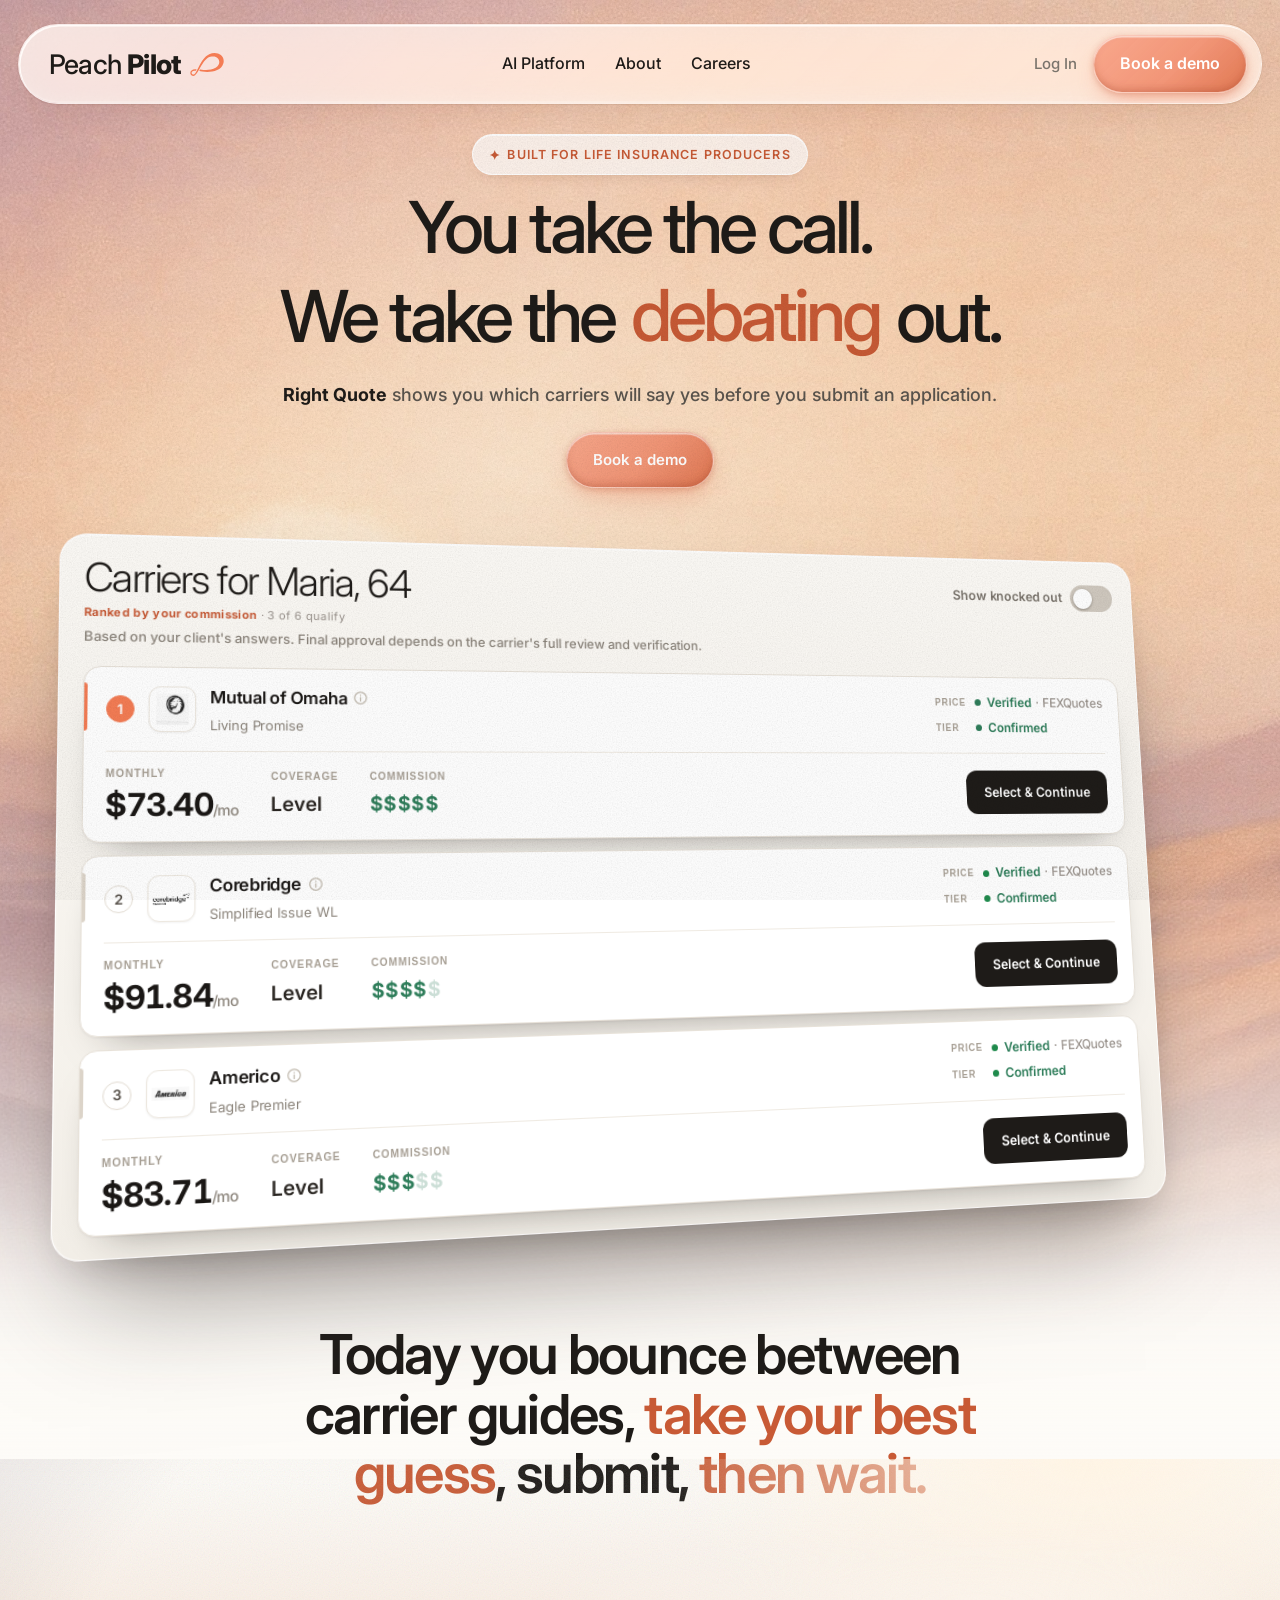
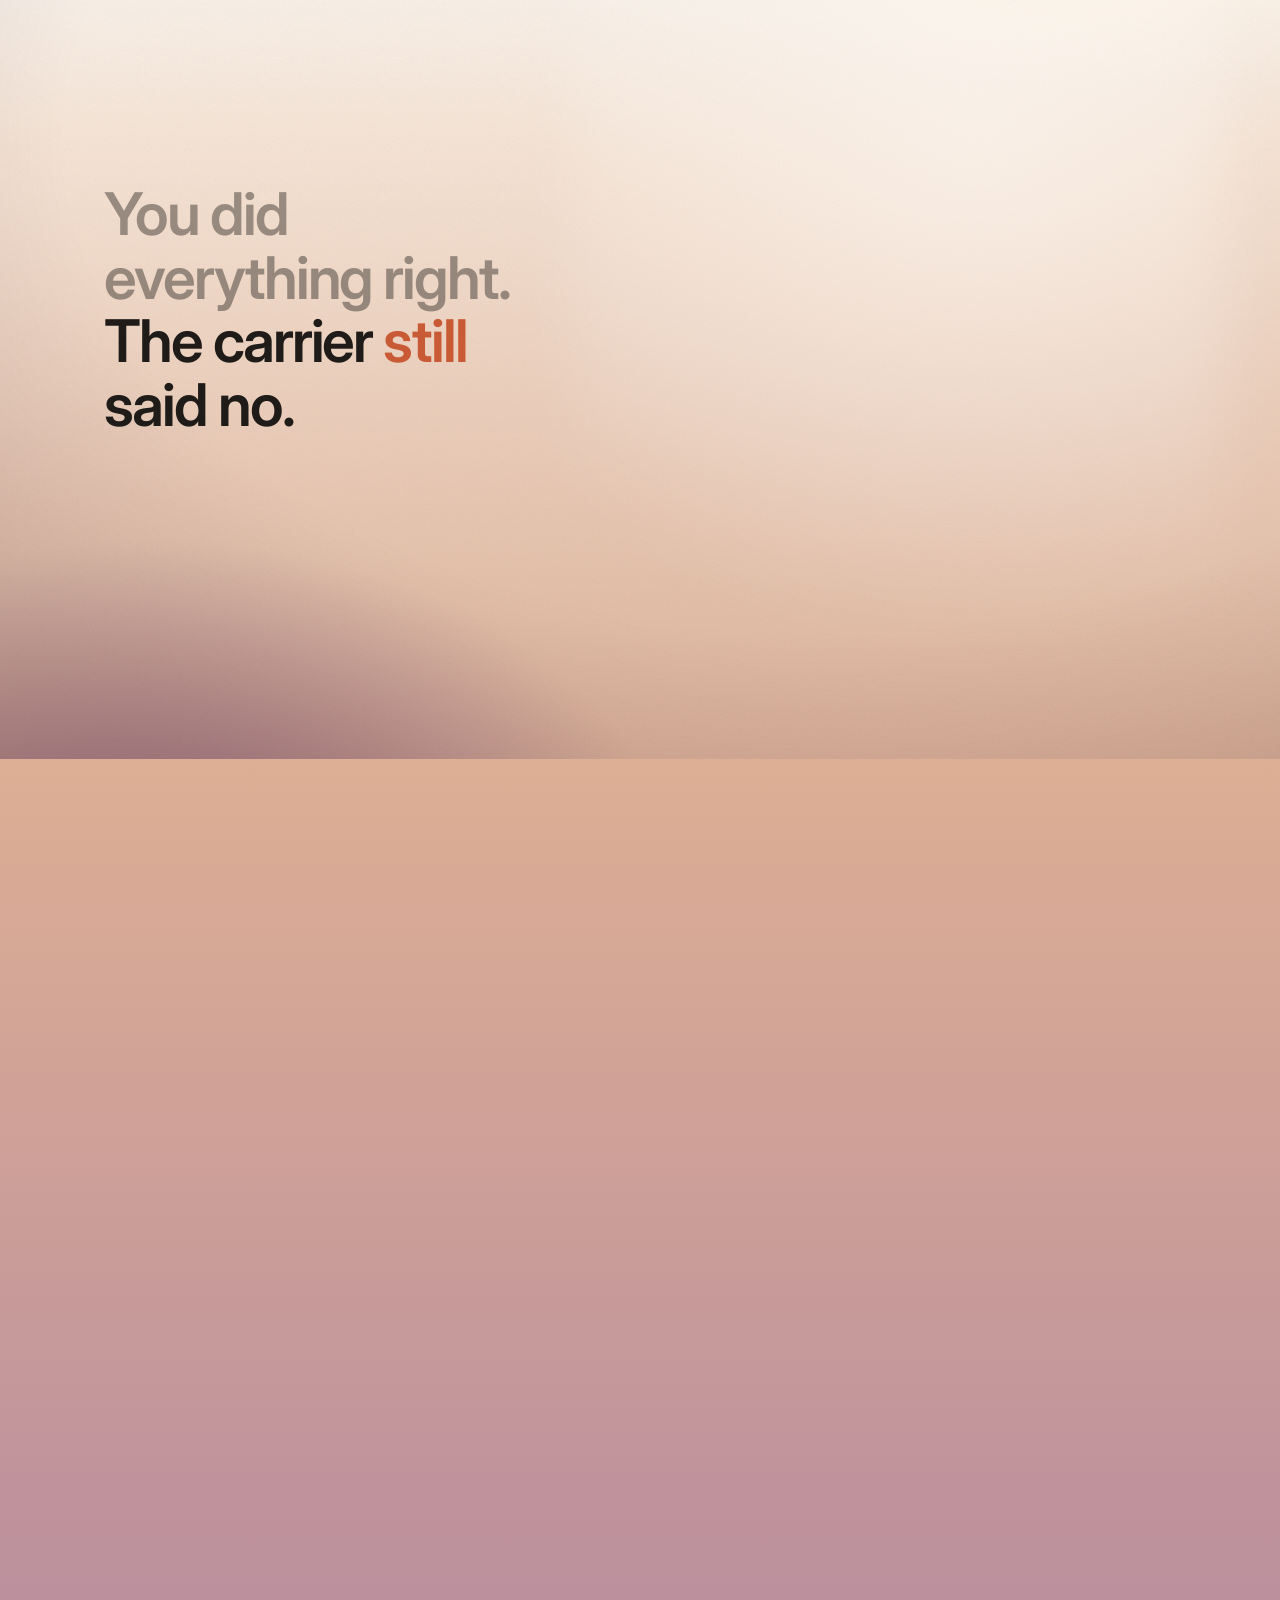
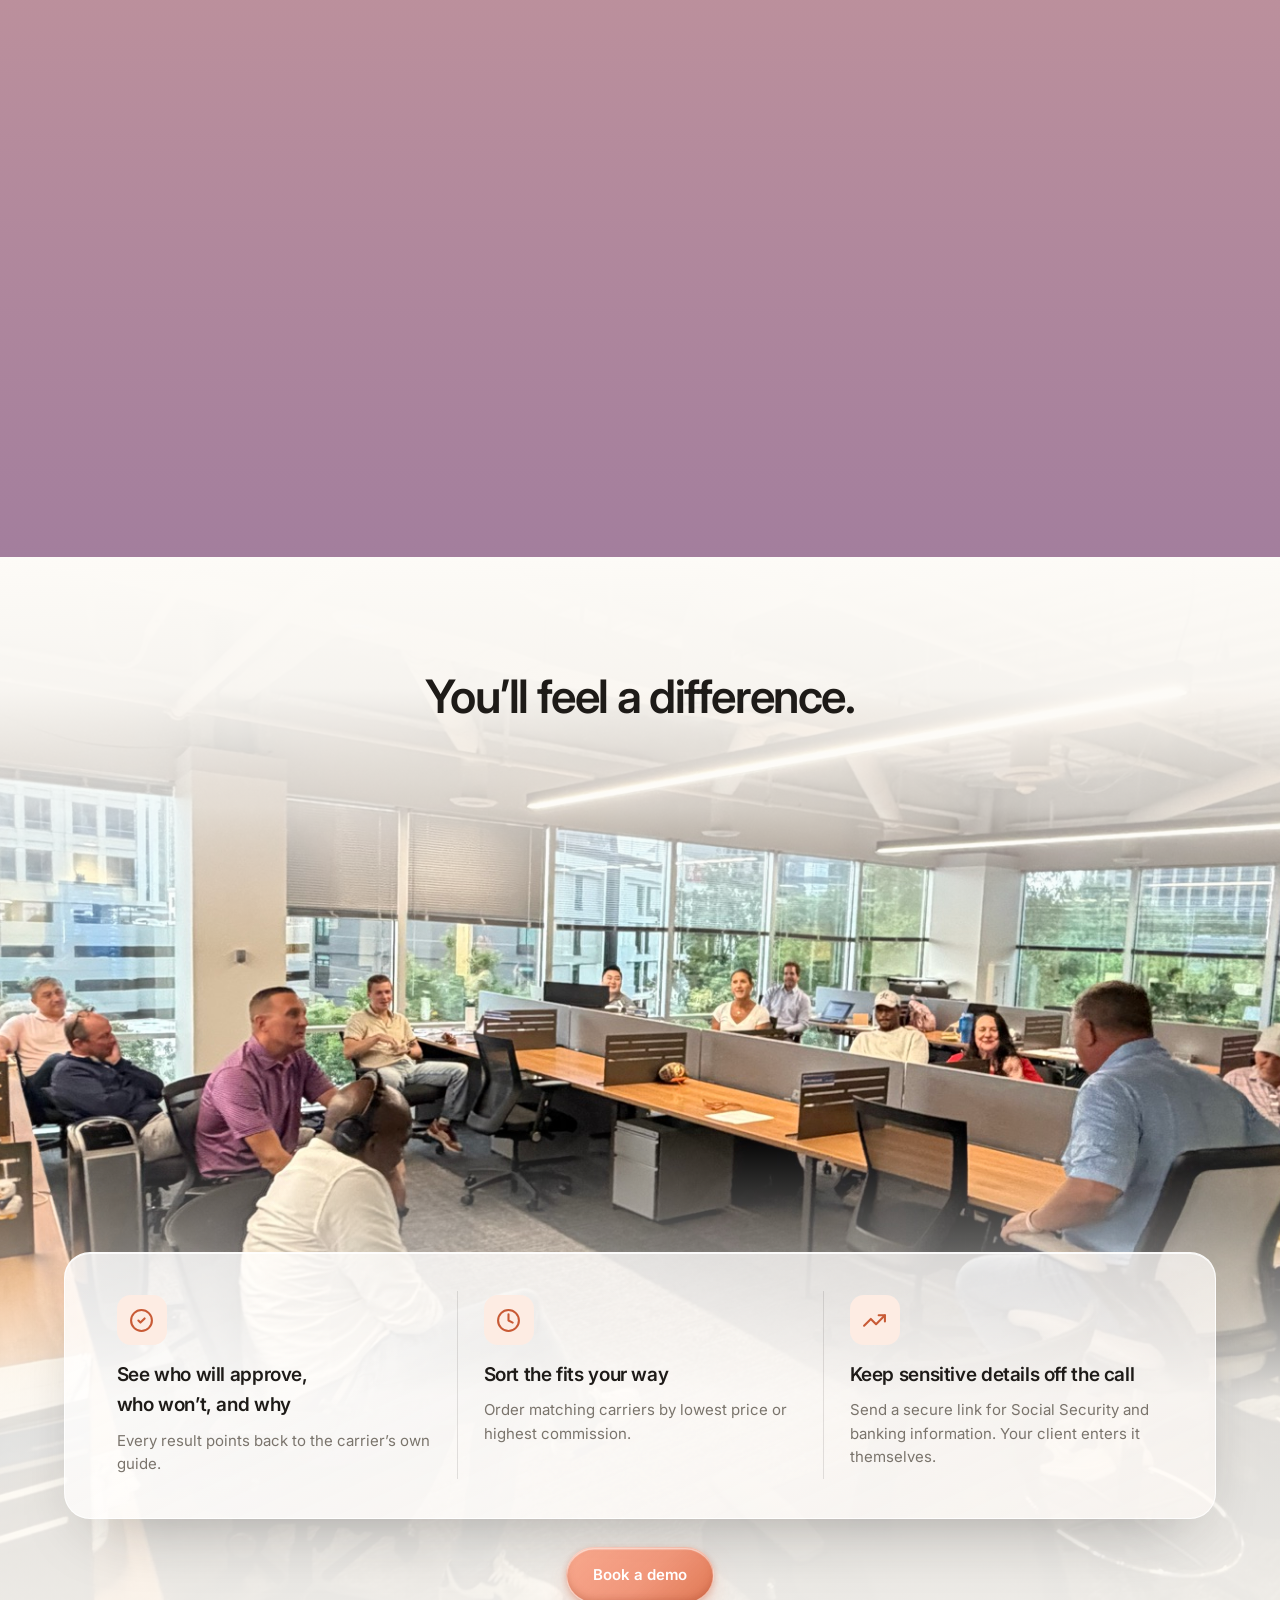
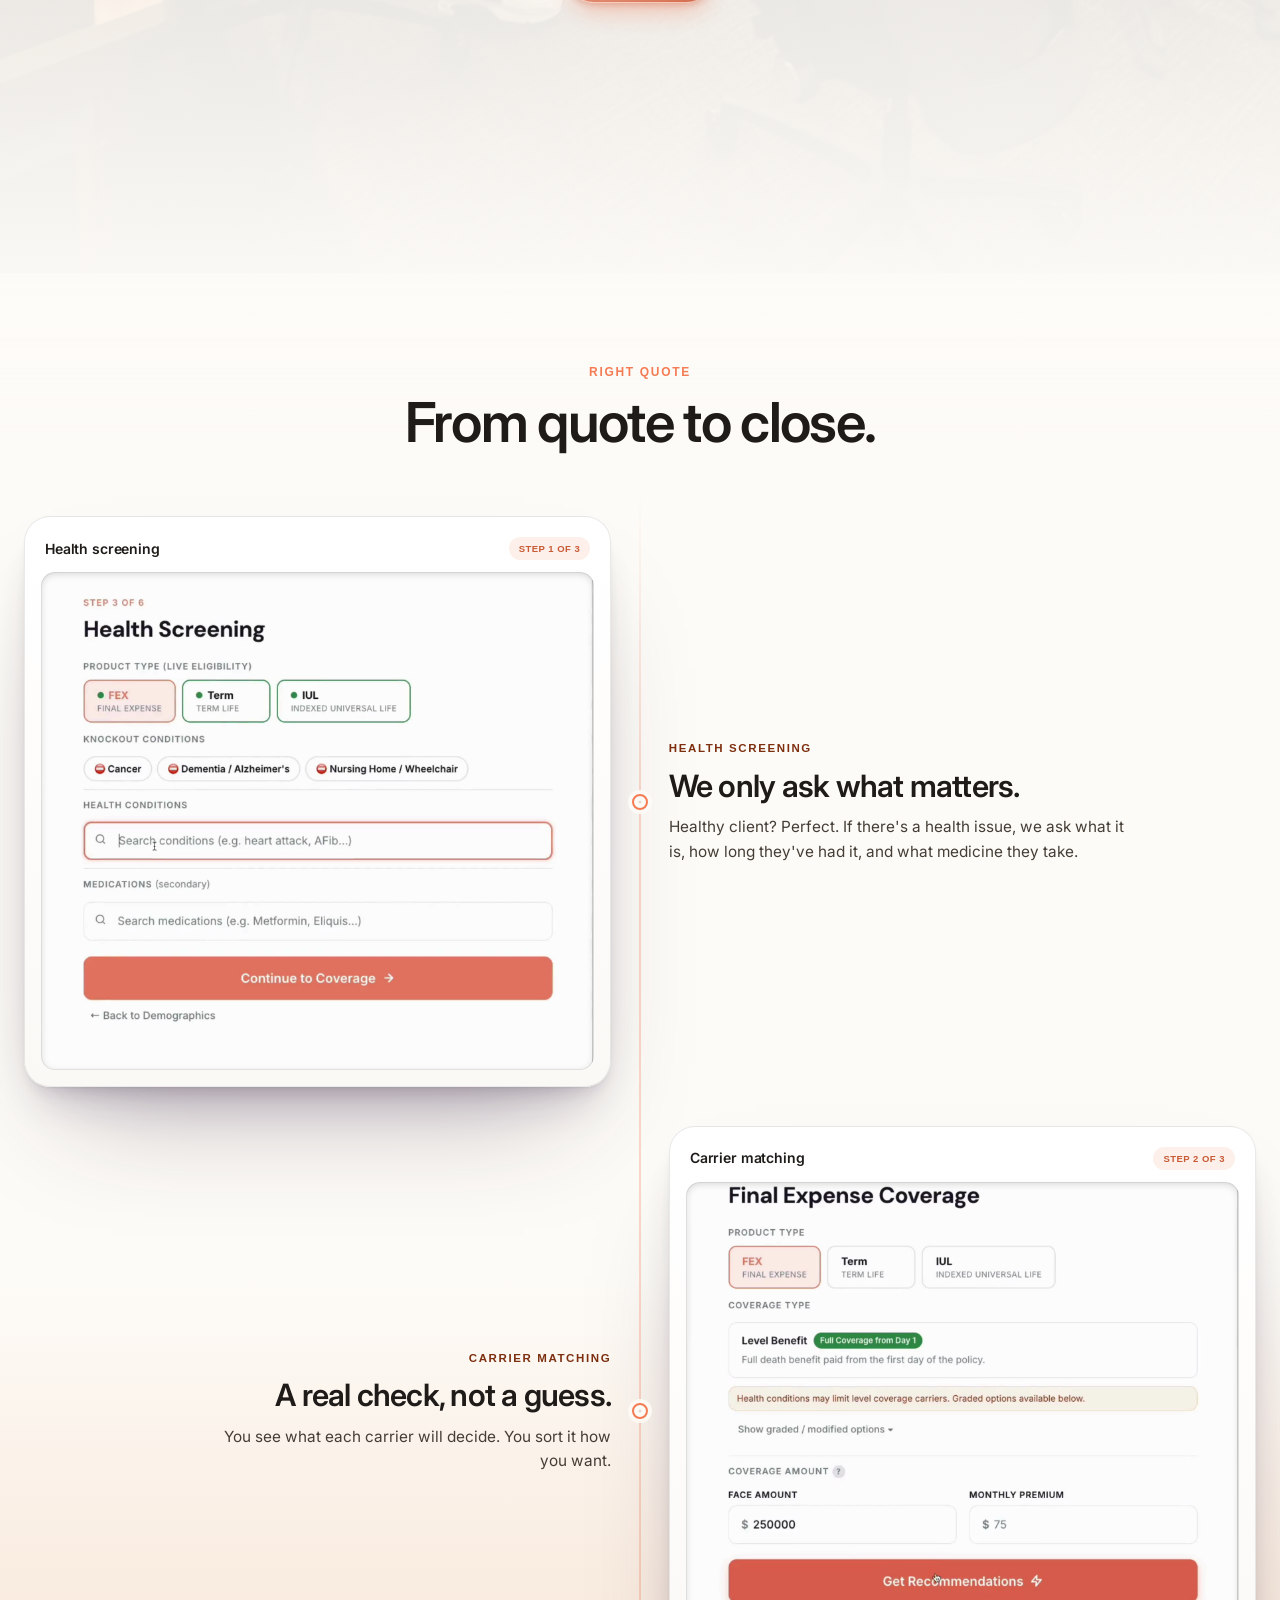
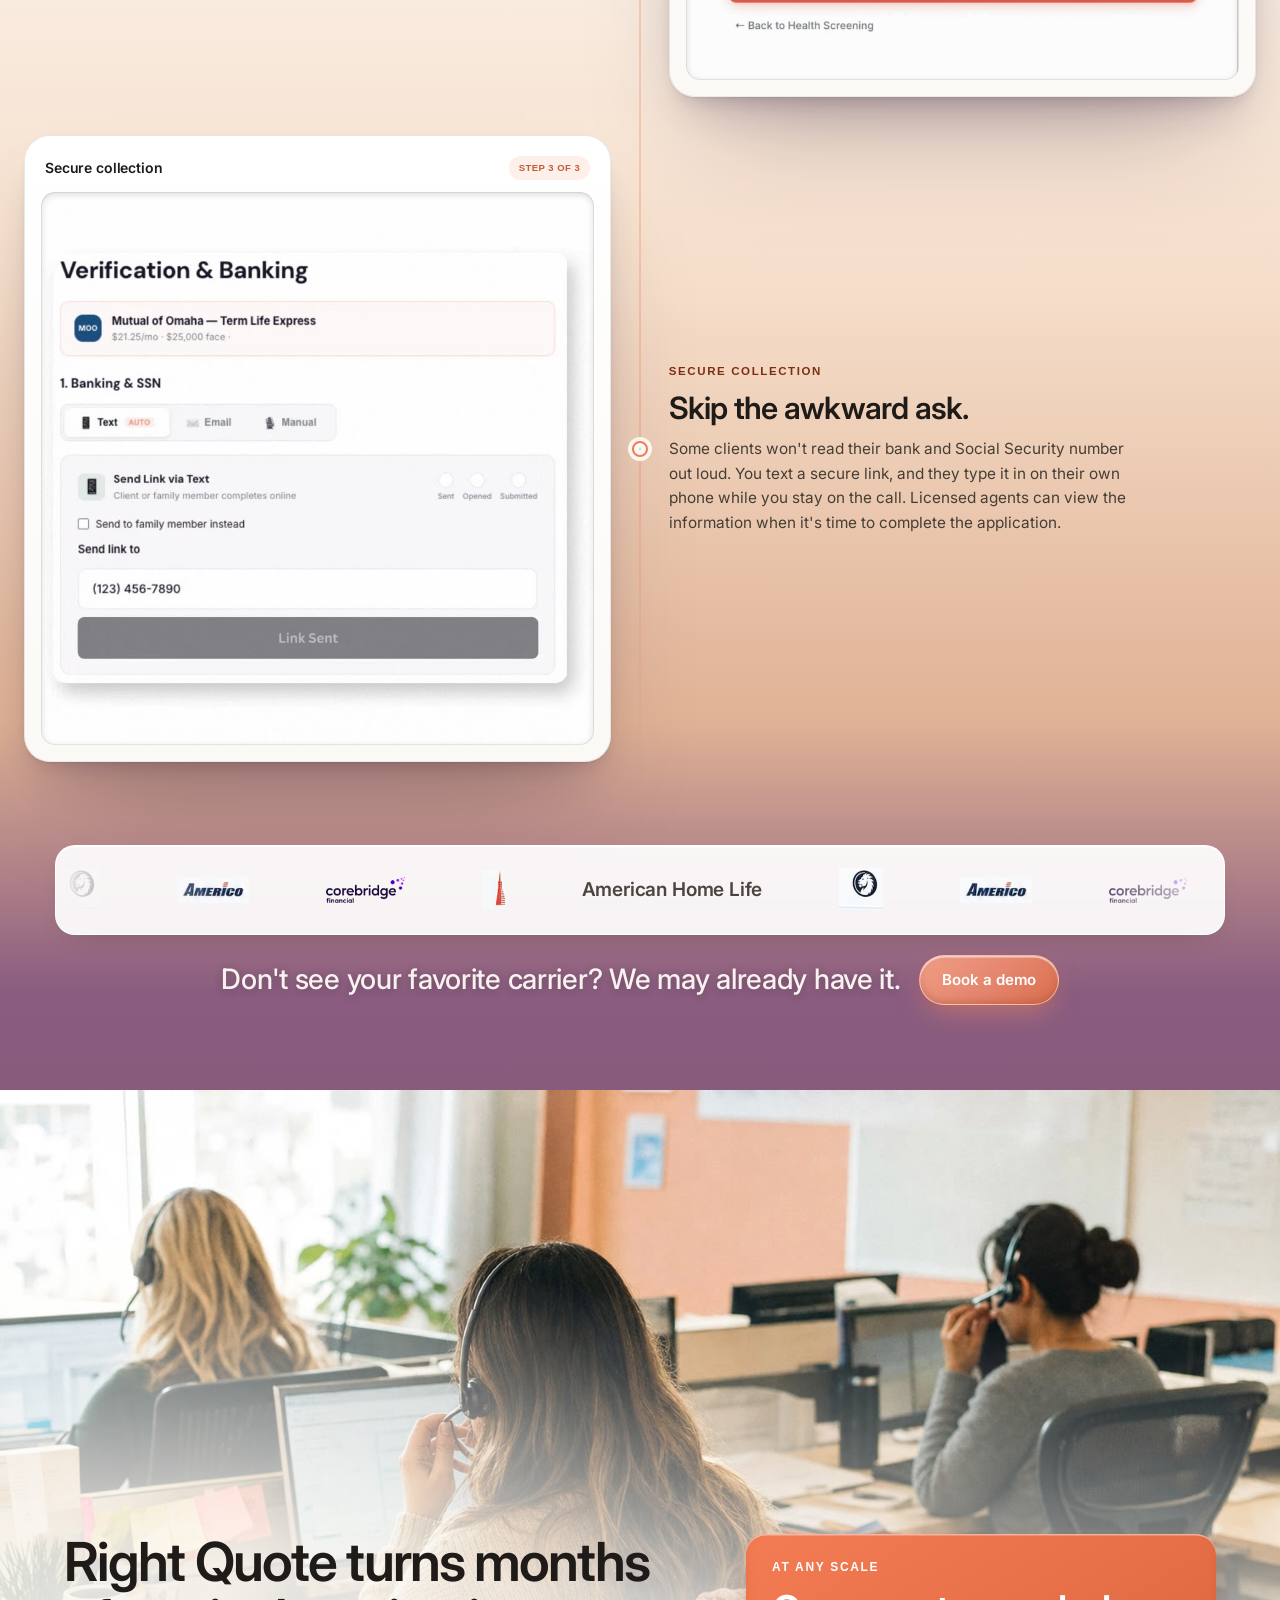
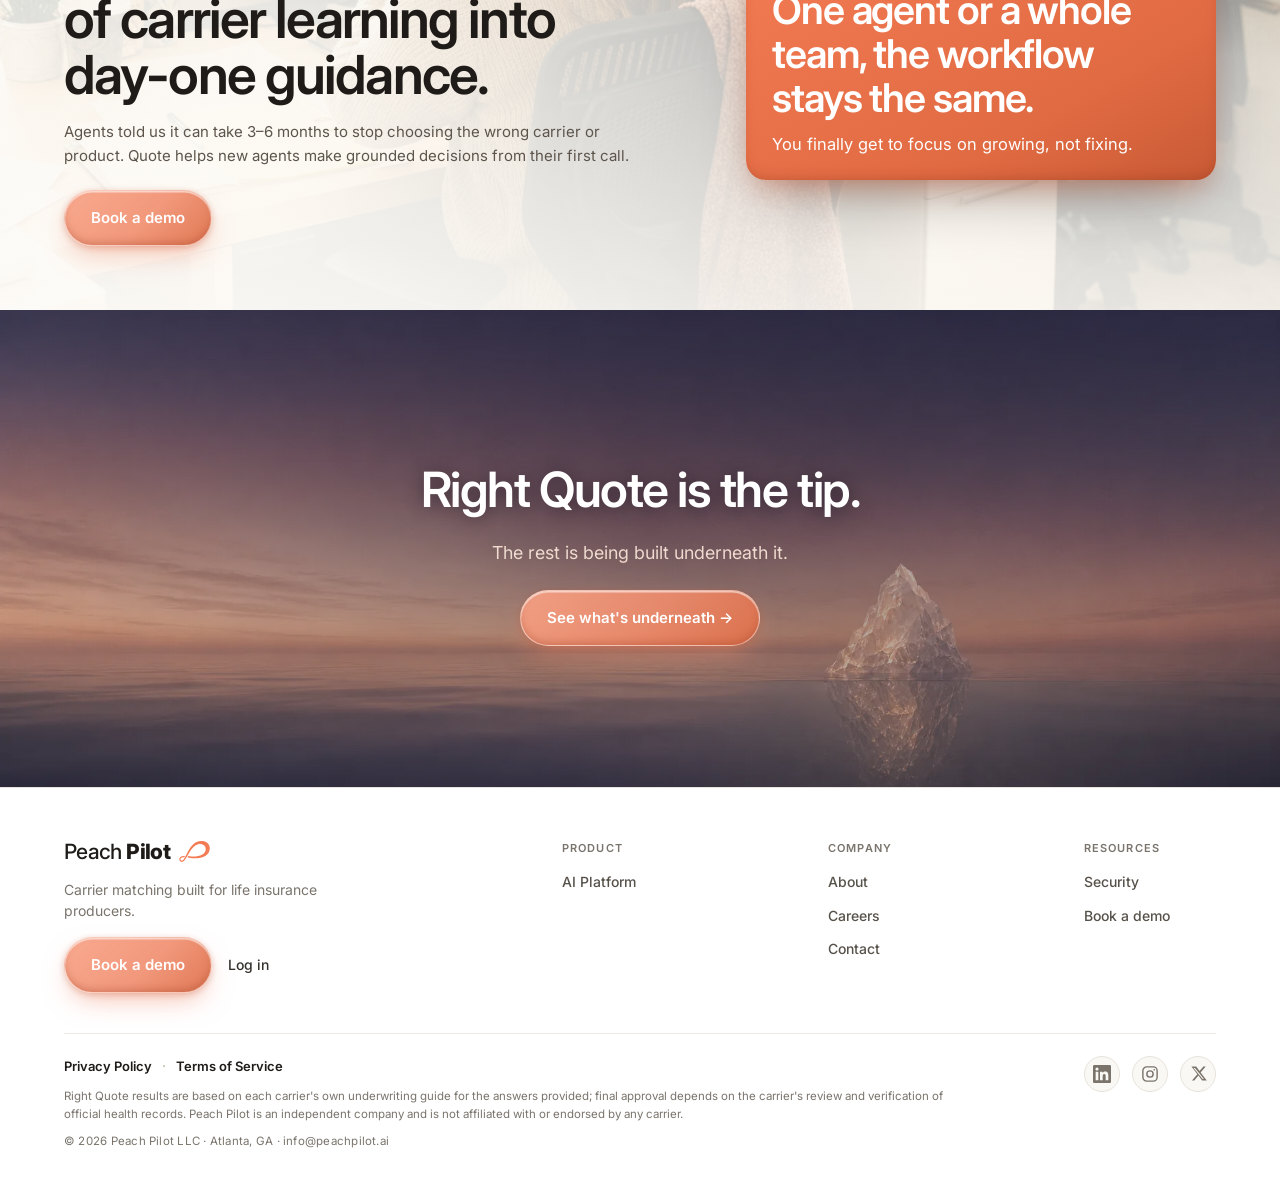
==== commit e9a6d0e1: "Deploy current multi-page site for Mario/Joseph review Root is now the real home (bigger carrier-ema" ====
--- a/index.html
+++ b/index.html
@@ -1,4 +1,4 @@
-<!DOCTYPE html><html lang="en"><head><meta charset="utf-8"><meta name="viewport" content="width=device-width, initial-scale=1"><title>Peach Pilot: see who&#39;s likely to say yes based on your client&#39;s answers</title><meta name="description" content="Right Quote checks your client's health answers against each carrier's own rules, so you see who's likely to say yes before you submit."><link rel="canonical" href="https://peachpilot.ai/"><meta name="robots" content="index,follow"><meta property="og:type" content="website"><meta property="og:url" content="https://peachpilot.ai/"><meta property="og:title" content="Peach Pilot: see who's likely to say yes based on your client's answers"><meta property="og:description" content="Right Quote checks your client's health answers against each carrier's own rules, so you see who's likely to say yes before you submit."><meta property="og:image" content="https://peachpilot.ai/og.png"><meta name="twitter:card" content="summary_large_image"><link rel="icon" href="/favicon.svg"><link rel="apple-touch-icon" href="/favicon.svg"><link rel="preconnect" href="https://fonts.googleapis.com"><link rel="preconnect" href="https://fonts.gstatic.com" crossorigin><link rel="preconnect" href="https://api.fontshare.com" crossorigin><link href="https://fonts.googleapis.com/css2?family=Inter:wght@300;400;500;600;700;800&family=Sora:wght@400;500;600;700;800&family=Hanken+Grotesk:wght@400;500;600;700;800&family=JetBrains+Mono:wght@500;600&display=swap" rel="stylesheet"><link href="https://api.fontshare.com/v2/css?f[]=satoshi@400,500,700&display=swap" rel="stylesheet"><script type="application/ld+json">{"@context":"https://schema.org","@graph":[{"@type":"Organization","name":"Peach Pilot","url":"https://peachpilot.ai/","logo":"https://peachpilot.ai/appicon.svg","address":{"@type":"PostalAddress","addressLocality":"Atlanta","addressRegion":"GA"}},{"@type":"WebSite","name":"Peach Pilot","url":"https://peachpilot.ai/"},{"@type":"SoftwareApplication","name":"Right Quote","applicationCategory":"BusinessApplication","operatingSystem":"Web","description":"Carrier matching for life insurance producers."}]}</script><link rel="stylesheet" href="/_astro/Layout.BEDThMyc.css"><link rel="stylesheet" href="/_astro/index.CXem5lld.css"></head><body><svg width="0" height="0" style="position:absolute" aria-hidden="true" focusable="false"><filter id="ppliquid" x="-20%" y="-20%" width="140%" height="140%" color-interpolation-filters="sRGB"><feTurbulence type="fractalNoise" baseFrequency="0.009 0.013" numOctaves="2" seed="7" result="n"></feTurbulence><feGaussianBlur in="n" stdDeviation="1.1" result="ns"></feGaussianBlur><feDisplacementMap in="SourceGraphic" in2="ns" scale="13" xChannelSelector="R" yChannelSelector="G"></feDisplacementMap></filter></svg><script>document.documentElement.classList.add('pp-js');</script><div aria-hidden="true" style="position:fixed;inset:0;z-index:-3;background:linear-gradient(180deg,#fbeee3 0%,#fdfbf7 60%)"></div><div data-dbg="HERO-PLATE" aria-hidden="true" style="position:absolute;top:0;left:0;right:0;height:1440px;z-index:-2;overflow:hidden;pointer-events:none;background-color:#f3d5c1;background-image:url('/hero-plate.jpg?v=2');background-size:cover;background-position:center 28%;background-repeat:no-repeat;-webkit-mask-image:linear-gradient(180deg,#000 0%,#000 52%,rgba(0,0,0,.92) 66%,rgba(0,0,0,.6) 80%,rgba(0,0,0,.25) 92%,transparent 100%);mask-image:linear-gradient(180deg,#000 0%,#000 52%,rgba(0,0,0,.92) 66%,rgba(0,0,0,.6) 80%,rgba(0,0,0,.25) 92%,transparent 100%)"><div class="pp-hero-amb" aria-hidden="true"></div><span style="position:absolute;left:0;right:0;bottom:0;height:620px;background:linear-gradient(180deg, rgba(253,251,247,0) 0%, rgba(253,251,247,.12) 26%, rgba(253,251,247,.34) 48%, rgba(253,251,247,.6) 68%, rgba(253,251,247,.85) 85%, #fdfbf7 100%)"></span></div><svg id="ppGrain" aria-hidden="true" focusable="false" style="position:fixed;inset:0;z-index:40;width:100%;height:100%;pointer-events:none;opacity:.22;mix-blend-mode:multiply"><filter id="ppgrainf" x="0" y="0" width="100%" height="100%"><feTurbulence type="fractalNoise" baseFrequency="0.8" numOctaves="2" stitchTiles="stitch" seed="4" result="n"></feTurbulence><feColorMatrix in="n" type="saturate" values="0"></feColorMatrix></filter><rect width="100%" height="100%" filter="url(#ppgrainf)"></rect></svg><nav data-dbg="NAV" class="pp-nav" aria-label="Primary" style="position:sticky;top:24px;z-index:60;margin:24px auto 0;max-width:1320px;padding:0 18px"><div style="display:grid;grid-template-columns:auto 1fr auto;gap:18px;align-items:center;height:80px;padding:0 14px 0 30px;border-radius:44px;background:linear-gradient(135deg, rgba(255,255,255,.42), rgba(255,255,255,.16) 55%, rgba(255,244,236,.26));backdrop-filter:blur(26px) saturate(1.5) brightness(1.04);-webkit-backdrop-filter:blur(26px) saturate(1.5);border:1px solid rgba(255,255,255,.65);box-shadow:inset 1.5px 1.5px 0 rgba(255,255,255,.95), inset -1px -2px 1px rgba(255,255,255,.25), inset 0 -10px 22px -16px rgba(255,255,255,.5), 0 0 0 1px rgba(120,72,46,.06), 0 1px 2px rgba(27,26,24,.04), 0 16px 34px -20px rgba(120,72,46,.18)"><a data-dbg="NAV-LOGO" href="#top" aria-label="Peach&nbsp;Pilot home" style="display:inline-flex;align-items:center;gap:9px;justify-self:start"><span style="font-family:'Inter',sans-serif;font-size:27px;letter-spacing:-.03em;color:#1e1b18;line-height:1;white-space:nowrap"><span style="font-weight:500">Peach </span><span style="font-weight:800">Pilot</span></span><svg viewBox="0 0 600 413.08" width="34" height="23" style="display:block;flex-shrink:0" aria-hidden="true"><path fill="#F47C54" d="M174.07,294.99s176.19,35.84,280.73-29.65c124.71-78.12,62.02-241.46-96.02-196.51C185.53,118.12,130.18,489.05,19.87,399.07c-46.65-38.04-9.48-119.44,93.84-104.67l-14.21,25.8s-27.04-1.83-45.09,3.57c-28.86,8.63-40.71,36.25-21.94,54.51C113.98,448.23,156.6,104.5,340.26,20.76c126.97-57.89,292.22,7.85,254.18,165.51-46.97,194.66-382.01,158.55-433.44,133.95l13.07-25.22Z"></path></svg></a><div data-dbg="NAV-LINKS" style="display:flex;gap:30px;justify-self:center;flex-wrap:wrap;justify-content:center"><a class="pp-navlink" href="/platform" style="font-size:16px;color:#1e1b18;font-weight:500;white-space:nowrap">Platform</a><a class="pp-navlink" href="/about" style="font-size:16px;color:#1e1b18;font-weight:500;white-space:nowrap">About</a><a class="pp-navlink" href="/about" style="font-size:16px;color:#1e1b18;font-weight:500;white-space:nowrap">Careers</a></div><div style="justify-self:end"><a data-dbg="NAV-CTA" href="#demo" class="glass-btn glass-btn--peach" style="font-size:16px;white-space:nowrap">Book a demo</a></div></div></nav><main id="top"><section data-dbg="HERO" style="max-width:1200px;margin:0 auto;padding:30px 24px 30px"><div style="text-align:center;max-width:1160px;margin:0 auto;position:relative;z-index:3"><span data-dbg="HERO-EYEBROW" style="display:inline-block;font-family:'Inter',sans-serif;font-size:12.5px;font-weight:600;letter-spacing:.09em;text-transform:uppercase;color:#c85a35;padding:9px 16px;border-radius:999px;background:rgba(255,255,255,.72);border:1px solid rgba(255,255,255,.9);backdrop-filter:blur(8px);-webkit-backdrop-filter:blur(8px);box-shadow:inset 0 1px 0 rgba(255,255,255,.95), 0 6px 16px -10px rgba(120,72,46,.35)"><span aria-hidden="true" style="display:inline-block;margin-right:7px;transform:translateY(.5px);font-size:13px;letter-spacing:0">&#10022;</span>Built for life insurance producers</span><h1 data-dbg="HERO-H1" aria-label="You take the call. We take the guessing out." style="font-family:'Inter',sans-serif;font-weight:500;font-size:clamp(44px,5.6vw,92px);letter-spacing:-.055em;line-height:1.06;margin:14px auto 0;max-width:1100px;color:#1e1b18;text-wrap:balance">You take the call.<br><span style="white-space:nowrap">We take the <span class="pp-hrot" id="ppHeroRot" style="color:#c85a35"><span class="pp-hrot-w" data-rot="0">guessing</span><span class="pp-hrot-w" data-rot="1">debating</span><span class="pp-hrot-w" data-rot="2">sweating</span><span class="pp-hrot-w" data-rot="3">worrying</span></span> out.</span></h1><p data-dbg="HERO-SUB" class="pp-hero-sub" style="margin:18px auto 0;font-size:clamp(17px,1.4vw,21px);line-height:1.45;color:#5A544D;font-weight:500;max-width:none"><strong style="font-weight:700;color:#1e1b18">Right Quote</strong> shows you which carriers are likely to say yes before you submit an application.</p><div data-dbg="HERO-CTAS" style="display:flex;flex-direction:column;align-items:center;gap:6px;margin-top:24px"><a href="#demo" class="glass-btn glass-btn--peach">Book a demo</a></div></div><div data-dbg="HERO-STAGE" id="ppStage" style="position:relative;z-index:5;width:min(1120px,97vw);margin:54px auto -44px;perspective:1250px;perspective-origin:38% 38%"><div id="ppTilt" style="position:relative;display:flex;align-items:flex-start;gap:26px;transform-style:preserve-3d;transform:rotateX(5deg) rotateY(9deg) rotate(-1deg);transform-origin:center center;will-change:transform"><div data-dbg="HERO-CARRIERS" id="carriers" aria-label="Carrier results" style="position:relative;z-index:3;flex:1 1 640px;min-width:0;transform-style:preserve-3d;padding:22px 22px 20px;border-radius:26px;background:linear-gradient(180deg,#FCFAF6,#F3EFE8);border:1px solid rgba(255,255,255,.9);box-shadow:inset 0 1px 0 rgba(255,255,255,.95), 0 60px 100px -36px rgba(48,42,36,.5), 0 20px 44px -24px rgba(48,42,36,.3)"><div class="rq-hdr"><div style="min-width:0"><span class="rq-hdr-title">Carriers for Maria, 64</span><span class="rq-hdr-sub"><strong style="color:#c85a35;font-weight:700">Ranked by your commission</strong> &middot; 3 of 6 qualify</span><span class="rq-hdr-note">Based on your client's answers. Final approval depends on the carrier's full review and verification.</span></div><div class="rq-toggle-wrap"><span class="rq-toggle-lbl">Show knocked out</span><button type="button" id="ppKoToggle" class="rq-toggle" role="switch" aria-checked="false" aria-label="Show knocked-out carriers"><span class="rq-toggle-knob"></span></button></div></div><div class="rq-list" style="transform-style:preserve-3d"><article data-dbg="RQ-CARD-1" class="rq-card rq-card--top"><div class="rq-head"><span class="rq-num rq-num--top">1</span><span class="rq-logo"><img src="moo-logo.png" alt="Mutual of Omaha" width="30" height="30" style="display:block;width:30px;height:30px;object-fit:contain"></span><div style="min-width:0"><span class="rq-name">Mutual of Omaha<svg class="rq-info" viewBox="0 0 24 24" width="15" height="15" aria-hidden="true"><circle cx="12" cy="12" r="9.2" fill="none" stroke="currentColor" stroke-width="1.6"></circle><circle cx="12" cy="7.9" r="1.15" fill="currentColor"></circle><path d="M12 11.2v5.4" stroke="currentColor" stroke-width="1.7" stroke-linecap="round"></path></svg></span><span class="rq-plan">Living Promise</span></div><div class="rq-meta"><span class="rq-lbl">Price</span><span class="rq-status"><span class="rq-dot" style="background:#2E7D5A"></span><span class="rq-ok">Verified</span><span class="rq-src">&middot; FEXQuotes</span></span><span class="rq-lbl">Tier</span><span class="rq-status"><span class="rq-dot" style="background:#2E7D5A"></span><span class="rq-ok">Confirmed</span></span></div></div><div class="rq-div"></div><div class="rq-stats"><div class="rq-stat"><span class="rq-lbl">Monthly</span><span class="rq-price">$73.40<span>/mo</span></span></div><div class="rq-stat"><span class="rq-lbl">Coverage</span><span class="rq-cov">Level</span></div><div class="rq-stat"><span class="rq-lbl">Commission</span><span class="rq-pips">$$$$$</span></div><button type="button" class="rq-cta" tabindex="-1" aria-hidden="true">Select &amp; Continue</button></div></article><article data-dbg="RQ-CARD-2" class="rq-card"><div class="rq-head"><span class="rq-num">2</span><span class="rq-logo"><img src="corebridge-logo.png" alt="Corebridge" style="display:block;max-width:34px;max-height:22px;width:auto;height:auto;object-fit:contain"></span><div style="min-width:0"><span class="rq-name">Corebridge<svg class="rq-info" viewBox="0 0 24 24" width="15" height="15" aria-hidden="true"><circle cx="12" cy="12" r="9.2" fill="none" stroke="currentColor" stroke-width="1.6"></circle><circle cx="12" cy="7.9" r="1.15" fill="currentColor"></circle><path d="M12 11.2v5.4" stroke="currentColor" stroke-width="1.7" stroke-linecap="round"></path></svg></span><span class="rq-plan">Simplified Issue WL</span></div><div class="rq-meta"><span class="rq-lbl">Price</span><span class="rq-status"><span class="rq-dot" style="background:#1F8A4C"></span><span class="rq-ok">Verified</span><span class="rq-src">&middot; FEXQuotes</span></span><span class="rq-lbl">Tier</span><span class="rq-status"><span class="rq-dot" style="background:#1F8A4C"></span><span class="rq-ok">Confirmed</span></span></div></div><div class="rq-div"></div><div class="rq-stats"><div class="rq-stat"><span class="rq-lbl">Monthly</span><span class="rq-price">$91.84<span>/mo</span></span></div><div class="rq-stat"><span class="rq-lbl">Coverage</span><span class="rq-cov">Level</span></div><div class="rq-stat"><span class="rq-lbl">Commission</span><span class="rq-pips">$$$$<span class="rq-off">$</span></span></div><button type="button" class="rq-cta" tabindex="-1" aria-hidden="true">Select &amp; Continue</button></div></article><article data-dbg="RQ-CARD-3" class="rq-card"><div class="rq-head"><span class="rq-num">3</span><span class="rq-logo"><img src="americo-logo.png" alt="Americo" style="display:block;max-width:34px;max-height:20px;width:auto;height:auto;object-fit:contain"></span><div style="min-width:0"><span class="rq-name">Americo<svg class="rq-info" viewBox="0 0 24 24" width="15" height="15" aria-hidden="true"><circle cx="12" cy="12" r="9.2" fill="none" stroke="currentColor" stroke-width="1.6"></circle><circle cx="12" cy="7.9" r="1.15" fill="currentColor"></circle><path d="M12 11.2v5.4" stroke="currentColor" stroke-width="1.7" stroke-linecap="round"></path></svg></span><span class="rq-plan">Eagle Premier</span></div><div class="rq-meta"><span class="rq-lbl">Price</span><span class="rq-status"><span class="rq-dot" style="background:#1F8A4C"></span><span class="rq-ok">Verified</span><span class="rq-src">&middot; FEXQuotes</span></span><span class="rq-lbl">Tier</span><span class="rq-status"><span class="rq-dot" style="background:#1F8A4C"></span><span class="rq-ok">Confirmed</span></span></div></div><div class="rq-div"></div><div class="rq-stats"><div class="rq-stat"><span class="rq-lbl">Monthly</span><span class="rq-price">$83.71<span>/mo</span></span></div><div class="rq-stat"><span class="rq-lbl">Coverage</span><span class="rq-cov">Level</span></div><div class="rq-stat"><span class="rq-lbl">Commission</span><span class="rq-pips">$$$<span class="rq-off">$$</span></span></div><button type="button" class="rq-cta" tabindex="-1" aria-hidden="true">Select &amp; Continue</button></div></article><article data-dbg="RQ-CARD-4" class="rq-card rq-card--ko"><div class="rq-head"><span class="rq-num rq-num--ko">4</span><span class="rq-logo"><img src="moo-logo.png" alt="Mutual of Omaha" width="28" height="28" style="display:block;width:28px;height:28px;object-fit:contain"></span><div style="min-width:0"><span class="rq-name">Mutual of Omaha<svg class="rq-info" viewBox="0 0 24 24" width="15" height="15" aria-hidden="true"><circle cx="12" cy="12" r="9.2" fill="none" stroke="currentColor" stroke-width="1.6"></circle><circle cx="12" cy="7.9" r="1.15" fill="currentColor"></circle><path d="M12 11.2v5.4" stroke="currentColor" stroke-width="1.7" stroke-linecap="round"></path></svg></span><span class="rq-plan">Living Promise Graded</span></div><div class="rq-meta rq-meta--ko"><span class="rq-lbl">Status</span><span class="rq-ko-status"><span class="rq-dot" style="background:#C7C0B6"></span>Doesn't qualify</span></div></div><div class="rq-ko-reason"><svg viewBox="0 0 24 24" width="15" height="15" fill="none" stroke="currentColor" stroke-width="1.7" stroke-linecap="round" stroke-linejoin="round"><path d="M12 3.6 2.6 20h18.8z"></path><path d="M12 10v4.2"></path><path d="M12 17.3v.15"></path></svg>Health class qualifies for Level, not Graded.</div></article><article data-dbg="RQ-CARD-5" class="rq-card rq-card--ko"><div class="rq-head"><span class="rq-num rq-num--ko">5</span><span class="rq-logo"><img src="americo-logo.png" alt="Americo" style="display:block;max-width:32px;max-height:18px;width:auto;height:auto;object-fit:contain"></span><div style="min-width:0"><span class="rq-name">Americo<svg class="rq-info" viewBox="0 0 24 24" width="15" height="15" aria-hidden="true"><circle cx="12" cy="12" r="9.2" fill="none" stroke="currentColor" stroke-width="1.6"></circle><circle cx="12" cy="7.9" r="1.15" fill="currentColor"></circle><path d="M12 11.2v5.4" stroke="currentColor" stroke-width="1.7" stroke-linecap="round"></path></svg></span><span class="rq-plan">Eagle Premier Graded</span></div><div class="rq-meta rq-meta--ko"><span class="rq-lbl">Status</span><span class="rq-ko-status"><span class="rq-dot" style="background:#C7C0B6"></span>Doesn't qualify</span></div></div><div class="rq-ko-reason"><svg viewBox="0 0 24 24" width="15" height="15" fill="none" stroke="currentColor" stroke-width="1.7" stroke-linecap="round" stroke-linejoin="round"><path d="M12 3.6 2.6 20h18.8z"></path><path d="M12 10v4.2"></path><path d="M12 17.3v.15"></path></svg>Health class qualifies for Level, not Graded.</div></article><article data-dbg="RQ-CARD-6" class="rq-card rq-card--ko"><div class="rq-head"><span class="rq-num rq-num--ko">6</span><span class="rq-logo"><img src="transamerica-logo.png" alt="Transamerica" style="display:block;max-width:30px;max-height:28px;width:auto;height:auto;object-fit:contain"></span><div style="min-width:0"><span class="rq-name">Transamerica<svg class="rq-info" viewBox="0 0 24 24" width="15" height="15" aria-hidden="true"><circle cx="12" cy="12" r="9.2" fill="none" stroke="currentColor" stroke-width="1.6"></circle><circle cx="12" cy="7.9" r="1.15" fill="currentColor"></circle><path d="M12 11.2v5.4" stroke="currentColor" stroke-width="1.7" stroke-linecap="round"></path></svg></span><span class="rq-plan">Immediate Solution GI</span></div><div class="rq-meta rq-meta--ko"><span class="rq-lbl">Status</span><span class="rq-ko-status"><span class="rq-dot" style="background:#C7C0B6"></span>Doesn't qualify</span></div></div><div class="rq-ko-reason"><svg viewBox="0 0 24 24" width="15" height="15" fill="none" stroke="currentColor" stroke-width="1.7" stroke-linecap="round" stroke-linejoin="round"><path d="M12 3.6 2.6 20h18.8z"></path><path d="M12 10v4.2"></path><path d="M12 17.3v.15"></path></svg>Health class qualifies for Level, not Guaranteed Issue.</div></article></div></div></div></div></section><section data-dbg="PAIN" id="how" style="position:relative;padding:120px 0 48px;background:linear-gradient(180deg,rgba(253,251,247,0) 0%,rgba(253,251,247,.85) 7%,#fdfbf7 11%,#f6e2d2 22%,#dcae94 46%,#c0939c 74%,#a37e9d 100%)"><div data-dbg="SITUATION" style="max-width:860px;margin:0 auto 64px;padding:0 24px;text-align:center"><h2 id="ppSituationLine" style="font-family:'Inter',sans-serif;font-weight:600;font-size:clamp(26px,4.5vw,55px);color:#1e1b18;letter-spacing:-.03em;line-height:1.08;text-wrap:balance;max-width:24ch;margin:0 auto">Today you bounce between carrier guides, <span style="color:#c85a35">take your best guess, submit, then wait.</span></h2></div><div style="max-width:1200px;margin:0 auto;padding:0 24px"></div><div data-dbg="PAIN-STORY" class="pp-ps-pin" id="ppPsPin"><div class="pp-ps-stick"><div class="pp-ps-bg" aria-hidden="true"></div><div class="pp-ps-inner"><div class="pp-ps-copy" style="width:fit-content;position:relative"><h3 id="ppPsNeg" style="font-family:'Inter',sans-serif;font-weight:600;font-size:clamp(40px,4.6vw,64px);letter-spacing:-.035em;line-height:1.08;margin:0;color:#1e1b18"><span data-dbg="PS-HEADLINE" class="pp-ps-fly" id="ppPsFly">You did<br> everything right.</span><br><span data-dbg="PS-SAIDNO" class="pp-ps-rev" data-ps-at="0.22" style="color:#1e1b18;display:inline-block">The carrier still<br>said no.</span></h3><div class="pp-ps-final" id="ppPsFinal"><div data-dbg="PS-RELIEF" class="pp-ps-rev" data-ps-at="0.68" style="display:block;margin-top:0;width:0;min-width:100%"><p style="margin:0;font-family:'Inter',sans-serif;font-weight:600;font-size:clamp(36px,4.1vw,55px);letter-spacing:-.035em;line-height:1.1;color:#ffffff;text-wrap:balance">With Right Quote, you see where each carrier is likely to land based on the guide, before you submit.</p></div><p data-dbg="PS-FINEPRINT" class="pp-ps-rev" data-ps-at="0.72" style="margin:10px 0 0;font-size:clamp(15px,1.3vw,19px);line-height:1.42;font-weight:500;color:rgba(255,244,238,.85);max-width:48ch">Final approval depends on the carrier’s review and verification of official health records.</p></div></div><div data-dbg="PS-DECK" class="pp-deck" aria-label="A carrier email thread ending in a decline"><div data-dbg="PS-PHOTO" class="pp-ps-photo" data-ps-at="0.2" aria-hidden="true"><img src="/pp-hero-photo.png" alt="" loading="lazy" width="1200" height="1500"></div><button data-dbg="PS-DECK-LABEL" id="ppDeckLabel" class="pp-ps-rev pp-deck-chip" data-ps-at="0.3" type="button" aria-label="Open the carrier email thread" title="A carrier email thread"><svg viewBox="0 0 24 24" width="17" height="17" fill="none" stroke="#c85a35" stroke-width="1.9" stroke-linecap="round" stroke-linejoin="round"><rect x="2" y="4" width="20" height="16" rx="2"></rect><path d="m22 7-10 6L2 7"></path></svg><span class="pp-deck-chip-lbl">The emails</span><i class="pp-deck-chip-dot" aria-hidden="true"></i></button><div data-dbg="PS-MAIL-1" class="pp-dc" style="--lx:90px;--ty:0px;--cd:0s;z-index:10"><div class="pp-dc-full"><div class="pp-dc-head"><strong class="pp-dc-subj"><svg viewBox="0 0 24 24" width="19" height="19" fill="none" stroke="#7a746c" stroke-width="1.8" stroke-linecap="round" stroke-linejoin="round"><rect x="2" y="4" width="20" height="16" rx="2"></rect><path d="m22 7-10 6L2 7"></path></svg>New Business Submission Received (App ID: 18427)</strong><span class="pp-dc-date">Mon, May 5</span></div><p>We've received your application and it's been assigned for review.</p></div></div><div data-dbg="PS-MAIL-2" class="pp-dc" style="--lx:60px;--ty:159px;--cd:.07s;z-index:11"><div class="pp-dc-full"><div class="pp-dc-head"><strong class="pp-dc-subj"><svg viewBox="0 0 24 24" width="19" height="19" fill="none" stroke="#7a746c" stroke-width="1.8" stroke-linecap="round" stroke-linejoin="round"><rect x="2" y="4" width="20" height="16" rx="2"></rect><path d="m22 7-10 6L2 7"></path></svg>FW: Underwriting Request, Additional Information Needed</strong><span class="pp-dc-date">Thu, May 22</span></div><p>Please provide details regarding the reported TIA/CVA history (approx. 7 years ago)&hellip;</p></div></div><div data-dbg="PS-MAIL-3" class="pp-dc" style="--lx:30px;--ty:318px;--cd:.14s;z-index:12"><div class="pp-dc-full"><div class="pp-dc-head"><strong class="pp-dc-subj"><svg viewBox="0 0 24 24" width="19" height="19" fill="none" stroke="#7a746c" stroke-width="1.8" stroke-linecap="round" stroke-linejoin="round"><rect x="2" y="4" width="20" height="16" rx="2"></rect><path d="m22 7-10 6L2 7"></path></svg>RE: Underwriting Follow Up, Physician Contact Required</strong><span class="pp-dc-date">Mon, Jun 9</span></div><p>To proceed, we must obtain an Attending Physician Statement (APS)&hellip;</p></div></div><div data-dbg="PS-MAIL-4" class="pp-dc pp-dc--final" style="--lx:0px;--ty:477px;--cd:.21s;z-index:13"><div class="pp-dc-full"><div class="pp-dc-head"><strong class="pp-dc-subj"><svg viewBox="0 0 24 24" width="19" height="19" fill="none" stroke="#c85a35" stroke-width="1.8" stroke-linecap="round" stroke-linejoin="round"><rect x="2" y="4" width="20" height="16" rx="2"></rect><path d="m22 7-10 6L2 7"></path></svg>Underwriting Decision: Unable to Offer Coverage</strong><span class="pp-dc-date">Fri, Jun 20</span></div><p>After review of the information received, we are unable to offer coverage at this time.</p></div></div><button data-dbg="PS-DECK-CLOSE" id="ppDeckClose" class="pp-deck-close" type="button" aria-label="Close the email thread"><svg viewBox="0 0 24 24" width="18" height="18" fill="none" stroke="#c85a35" stroke-width="2.4" stroke-linecap="round"><path d="M18 6 6 18M6 6l12 12"></path></svg></button></div></div></div></div></section><section data-dbg="VERDICT" id="wedge" class="pp-vd-band"><img data-dbg="VERDICT-BG" class="pp-vd-bg" src="/verdict-team.webp" alt="" aria-hidden="true" width="1800" height="1350"><div class="pp-vd-fade" aria-hidden="true"></div><div class="pp-vd-inner"><div style="text-align:center;max-width:820px;margin:0 auto"><h2 data-dbg="VERDICT-HEAD" style="font-family:'Inter',sans-serif;font-weight:600;font-size:clamp(28px,3.6vw,48px);color:#1e1b18;letter-spacing:-.03em;line-height:1.1;text-wrap:balance;margin:0">What changes on your desk.</h2></div><div data-dbg="VERDICT-CARDS" class="pp-oc-grid"><div data-dbg="OC-DECLINES" class="pp-oc"><span class="pp-oc-icn"><svg viewBox="0 0 24 24" width="22" height="22" fill="none" stroke="#c85a35" stroke-width="2" stroke-linecap="round" stroke-linejoin="round"><circle cx="12" cy="12" r="10"></circle><path d="m9 12 2 2 4-4"></path></svg></span><h3>Stop submitting to carriers unlikely to say yes</h3><p>The bad fits drop off on the call, before you apply.</p></div><div data-dbg="OC-COMMISSION" class="pp-oc"><span class="pp-oc-icn"><svg viewBox="0 0 24 24" width="22" height="22" fill="none" stroke="#c85a35" stroke-width="2" stroke-linecap="round" stroke-linejoin="round"><circle cx="12" cy="12" r="10"></circle><path d="M12 6v6l4 2"></path></svg></span><h3>Find out on the call, not weeks later</h3><p>A wrong submission costs you weeks of underwriting email, and often the client.</p></div><div data-dbg="OC-SECURE" class="pp-oc"><span class="pp-oc-icn"><svg viewBox="0 0 24 24" width="22" height="22" fill="none" stroke="#c85a35" stroke-width="2" stroke-linecap="round" stroke-linejoin="round"><path d="M22 7 13.5 15.5 8.5 10.5 2 17"></path><path d="M16 7h6v6"></path></svg></span><h3>When more than one carrier fits, commission helps sort the list</h3><p>Same client, same coverage, different paychecks. You see what each carrier pays before you pick.</p></div></div><div data-dbg="VERDICT-CTA" style="text-align:center;margin-top:clamp(18px,2.2vw,30px)"><a class="glass-btn glass-btn--peach" href="#demo">Book a demo</a></div></div></section><section data-dbg="WORKS" id="works" class="pp-works-band"><div class="pp-works-clip" aria-hidden="true"><div class="pp-works-grad" id="ppWorksGrad"></div></div><div style="position:relative;z-index:2;max-width:1520px;margin:0 auto;padding:clamp(56px,7vw,96px) 24px clamp(48px,6vw,80px)"><div data-dbg="WORKS-HEAD" style="text-align:center;max-width:900px;margin:0 auto"><p style="margin:0;font-family:'Satoshi',sans-serif;font-size:12px;font-weight:600;letter-spacing:.14em;text-transform:uppercase;color:#F47C54">Right Quote</p><h2 style="font-family:'Inter',sans-serif;font-weight:600;font-size:clamp(26px,4.5vw,55px);color:#1e1b18;letter-spacing:-.03em;line-height:1.1;text-wrap:balance;margin:10px 0 0">From first question to a likely yes, carrier by carrier.</h2><p style="color:#7a746c;font-size:clamp(16px,1.3vw,19px);line-height:1.5;margin:12px 0 0">Here's what happens on the call.</p></div><div data-dbg="WORKS-TIMELINE" class="pp-tl"><span class="pp-tl-line" aria-hidden="true"></span><span class="pp-tl-fill" id="ppTlFill" aria-hidden="true"></span><span class="pp-tl-head" id="ppTlHead" aria-hidden="true"></span><div data-dbg="WORKS-TL-STEP-1" class="pp-tl-row"><span class="pp-tl-dot" aria-hidden="true"></span><figure data-dbg="WORKS-TL-SCREEN-1" class="pp-tl-screen"><div class="pp-tl-chrome"><span class="pp-tl-chrome-lbl">Health screening</span><span class="pp-tl-chrome-tag">Step 1 of 3</span></div><div class="pp-tl-well"><video src="/health-screening-loop.mp4" poster="/health-screening-poster.jpg" muted loop playsinline autoplay preload="metadata"></video></div></figure><div data-dbg="WORKS-TL-CAPTION-1" class="pp-tl-cap"><p class="pp-tl-eyebrow">Health screening</p><h3>We ask only what matters.</h3><p class="pp-tl-body">Healthy client? You move fast. If there's a health issue, we ask what it is, how long they've had it, and what medicine they take.</p></div></div><div data-dbg="WORKS-TL-STEP-2" class="pp-tl-row pp-tl-flip"><span class="pp-tl-dot" aria-hidden="true"></span><figure data-dbg="WORKS-TL-SCREEN-2" class="pp-tl-screen"><div class="pp-tl-chrome"><span class="pp-tl-chrome-lbl">Carrier matching</span><span class="pp-tl-chrome-tag">Step 2 of 3</span></div><div class="pp-tl-well"><video src="/carrier-matching-loop.mp4" poster="/carrier-matching-poster.jpg" muted loop playsinline autoplay preload="metadata"></video></div></figure><div data-dbg="WORKS-TL-CAPTION-2" class="pp-tl-cap"><p class="pp-tl-eyebrow">Carrier matching</p><h3>A real check, not a guess.</h3><p class="pp-tl-body">You see where each carrier lands, with the highest commission on top.</p></div></div><div data-dbg="WORKS-TL-STEP-3" class="pp-tl-row"><span class="pp-tl-dot" aria-hidden="true"></span><figure data-dbg="WORKS-TL-SCREEN-3" class="pp-tl-screen"><div class="pp-tl-chrome"><span class="pp-tl-chrome-lbl">Secure collection</span><span class="pp-tl-chrome-tag">Step 3 of 3</span></div><div class="pp-tl-well"><video src="/secure-loop.mp4" poster="/secure-poster.jpg" muted loop playsinline autoplay preload="metadata"></video></div></figure><div data-dbg="WORKS-TL-CAPTION-3" class="pp-tl-cap"><p class="pp-tl-eyebrow">Secure collection</p><h3>Skip the awkward ask.</h3><p class="pp-tl-body">Some clients won't read their bank and Social Security number out loud. You text a secure link, they type it in on their own phone while you stay on the call. Encrypted, and never shown to you.</p></div></div></div><div data-dbg="CARRIER-LOOP" class="pp-loop"><div data-dbg="LOOP-MARQUEE" class="pp-marq-card"><div class="pp-marq"><div class="pp-marq-track"><span class="pp-marq-set"><img src="/moo-logo.png" alt="Mutual of Omaha" style="height:44px"><img src="/americo-logo.png" alt="Americo" style="height:26px"><img src="/corebridge-logo.png" alt="Corebridge" style="height:26px"><img src="/transamerica-logo.png" alt="Transamerica" style="height:39px"><i>American Home Life</i></span><span class="pp-marq-set" aria-hidden="true"><img src="/moo-logo.png" alt="" style="height:44px"><img src="/americo-logo.png" alt="" style="height:26px"><img src="/corebridge-logo.png" alt="" style="height:26px"><img src="/transamerica-logo.png" alt="" style="height:39px"><i>American Home Life</i></span></div></div></div><div data-dbg="LOOP-FOOT" class="pp-loop-foot"><p data-dbg="LOOP-HEAD" class="pp-loop-head">Checked against the carriers you already sell.</p><a data-dbg="WORKS-CTA" href="#demo" class="glass-btn glass-btn--peach pp-loop-btn">Book a demo</a><a data-dbg="LOOP-CTA" href="/integrations" class="glass-btn pp-loop-btn">All integrations</a></div></div></div></section><section data-dbg="OUTCOME" id="secure" class="pp-outcome" aria-label="The outcome"><img data-dbg="OUTCOME-PHOTO" src="/outcome-bullpen-doc.jpg" alt="Agents on headsets working calls in a bright office" loading="lazy" width="1536" height="1024"><div data-dbg="OUTCOME-COPY" class="pp-outcome-copy"><aside data-dbg="OUTCOME-SCALE" class="pp-pull-c"><span data-dbg="SCALE-EYEBROW" class="pp-outcome-pull-eyebrow" style="color:#ffffff">At any scale</span><p data-dbg="SCALE-QUOTE" class="pp-pull-c-quote">One agent or a whole team, the workflow stays the same.</p><p data-dbg="SCALE-SUB" class="pp-pull-c-sub">You finally get to focus on growing, not fixing.</p></aside><h2 data-dbg="OUTCOME-HEAD">Your newest agent sees the same carrier matches you do.</h2><p data-dbg="OUTCOME-QUIET" style="font-size:15px;color:#5d554c;max-width:599px">Nothing new to memorize. Your carriers and your contracts stay&nbsp;yours.</p><a data-dbg="OUTCOME-CTA" class="glass-btn glass-btn--peach" href="mailto:info@peachpilot.ai?subject=Right%20Quote%20demo" style="margin-top:22px">Book a demo</a></div></section><section data-dbg="BERG-TEASER" id="live" class="pp-teaser" aria-label="Where this is going"><img data-dbg="TEASER-BG" class="pp-teaser-bg" src="/teaser-dusk.webp" alt="" aria-hidden="true" width="1870" height="841" loading="lazy"><div class="pp-teaser-inner"><h2 data-dbg="TEASER-HEAD">Right Quote is the tip.</h2><p data-dbg="TEASER-SUB">The rest is being built underneath it.</p><a data-dbg="TEASER-CTA" class="glass-btn glass-btn--peach" href="/platform" style="margin-top:22px">See what's underneath &#8594;</a></div></section><section id="demo" data-dbg="CLOSE" class="pp-close" aria-label="Book a demo" style="position:relative;overflow:hidden;padding:clamp(88px,11vw,150px) 0"><img data-dbg="CLOSE-PHOTO" src="/still-desk-minimal.jpg" alt="" aria-hidden="true" loading="lazy" width="1536" height="1024" style="position:absolute;inset:0;width:100%;height:100%;object-fit:cover;object-position:left center;z-index:0;opacity:.78;filter:saturate(.8) contrast(1.05) brightness(.92)"><div aria-hidden="true" style="position:absolute;inset:0;z-index:1;background:radial-gradient(60% 80% at 40% 50%,rgba(253,251,247,.96) 0%,rgba(253,251,247,.82) 55%,rgba(253,251,247,.25) 100%)"></div><div style="position:relative;z-index:2;max-width:1200px;margin:0 auto;display:grid;align-items:center;gap:clamp(40px,5vw,80px);padding:0 24px" class="pp-close-grid"><div data-dbg="CLOSE-COPY" style="text-align:left"><h2 data-dbg="CTA-HEAD" style="font-family:'Inter',sans-serif;font-weight:600;font-size:clamp(30px,3.8vw,52px);color:#1e1b18;letter-spacing:-.033em;line-height:1.08;text-wrap:balance;max-width:18ch;margin:0">See it on two of your own clients.</h2><p data-dbg="CTA-BODY" style="color:#4A4038;font-size:clamp(16.5px,1.4vw,19.5px);font-weight:500;max-width:48ch;margin:18px 0 0;line-height:1.55;text-wrap:pretty">Book a short demo. We run their answers live, carrier by carrier &mdash; you watch where each one lands before anything is submitted.</p><div style="display:flex;gap:12px;flex-wrap:wrap;margin-top:30px"><a data-dbg="CTA-BTN" href="/book-a-session" class="glass-btn glass-btn--peach" style="font-size:16.5px;padding:17px 32px">Book a demo</a></div><p data-dbg="CTA-WHISPER" style="color:#6E675F;font-size:13.5px;margin:14px 0 0;line-height:1.5">Per agent, no long-term contract.</p></div><div data-dbg="CLOSE-MARK" aria-hidden="true" style="display:flex;align-items:center;justify-content:center;perspective:900px"><div id="ppMarkTilt" style="width:100%;display:flex;align-items:center;justify-content:center;will-change:transform;transform:rotateX(6deg) rotateY(-9deg) rotate(1deg)"><svg id="ppCloseMark" viewBox="0 0 480 620" style="width:min(340px,60%);height:auto;filter:drop-shadow(0 24px 44px rgba(200,90,53,.38)) drop-shadow(0 4px 10px rgba(30,27,24,.15))"><defs><linearGradient id="ppSqGrad" x1="0" y1="0" x2="1" y2="1"><stop offset="0" stop-color="#ffb98d"></stop><stop offset=".38" stop-color="#f9895b"></stop><stop offset=".72" stop-color="#F47C54"></stop><stop offset="1" stop-color="#c85a35"></stop></linearGradient><linearGradient id="ppSqShine" x1="0" y1="0" x2=".55" y2="1"><stop offset="0" stop-color="#ffffff" stop-opacity=".7"></stop><stop offset=".22" stop-color="#ffffff" stop-opacity=".14"></stop><stop offset=".38" stop-color="#ffffff" stop-opacity="0"></stop></linearGradient><linearGradient id="ppSqGloss" x1="0" y1="0" x2="1" y2="1"><stop offset="0" stop-color="#ffffff" stop-opacity="0"></stop><stop offset=".5" stop-color="#ffffff" stop-opacity=".28"></stop><stop offset="1" stop-color="#ffffff" stop-opacity="0"></stop></linearGradient><linearGradient id="ppSqReflFade" x1="0" y1="0" x2="0" y2="1"><stop offset="0" stop-color="#ffffff" stop-opacity=".32"></stop><stop offset=".7" stop-color="#ffffff" stop-opacity="0"></stop></linearGradient><mask id="ppLassoCut"><rect x="0" y="0" width="480" height="480" rx="96" fill="#fff"></rect><g transform="translate(54,112) scale(0.62)"><path fill="#000" d="M174.07,294.99s176.19,35.84,280.73-29.65c124.71-78.12,62.02-241.46-96.02-196.51C185.53,118.12,130.18,489.05,19.87,399.07c-46.65-38.04-9.48-119.44,93.84-104.67l-14.21,25.8s-27.04-1.83-45.09,3.57c-28.86,8.63-40.71,36.25-21.94,54.51C113.98,448.23,156.6,104.5,340.26,20.76c126.97-57.89,292.22,7.85,254.18,165.51-46.97,194.66-382.01,158.55-433.44,133.95l13.07-25.22Z"></path></g></mask><mask id="ppReflMask"><rect x="0" y="488" width="480" height="132" fill="url(#ppSqReflFade)"></rect></mask><clipPath id="ppSqClip"><rect x="0" y="0" width="480" height="480" rx="96"></rect></clipPath></defs><g><rect x="0" y="0" width="480" height="480" rx="96" fill="url(#ppSqGrad)"></rect><rect x="0" y="0" width="480" height="480" rx="96" fill="url(#ppSqShine)"></rect><g clip-path="url(#ppSqClip)"><g id="ppMarkGloss"><rect x="-140" y="-60" width="150" height="720" fill="url(#ppSqGloss)" transform="rotate(24 240 240)"></rect><rect x="60" y="-60" width="56" height="720" fill="url(#ppSqGloss)" transform="rotate(24 240 240)"></rect></g></g><g transform="translate(54,112) scale(0.62)"><path fill="#ffffff" d="M174.07,294.99s176.19,35.84,280.73-29.65c124.71-78.12,62.02-241.46-96.02-196.51C185.53,118.12,130.18,489.05,19.87,399.07c-46.65-38.04-9.48-119.44,93.84-104.67l-14.21,25.8s-27.04-1.83-45.09,3.57c-28.86,8.63-40.71,36.25-21.94,54.51C113.98,448.23,156.6,104.5,340.26,20.76c126.97-57.89,292.22,7.85,254.18,165.51-46.97,194.66-382.01,158.55-433.44,133.95l13.07-25.22Z"></path></g><rect x="5" y="5" width="470" height="470" rx="91" fill="none" stroke="rgba(255,255,255,.5)" stroke-width="2"></rect></g><g mask="url(#ppReflMask)"><g transform="translate(0,968) scale(1,-1)"><rect x="0" y="0" width="480" height="480" rx="96" fill="url(#ppSqGrad)"></rect><rect x="0" y="0" width="480" height="480" rx="96" fill="url(#ppSqShine)"></rect><g transform="translate(54,112) scale(0.62)"><path fill="#ffffff" d="M174.07,294.99s176.19,35.84,280.73-29.65c124.71-78.12,62.02-241.46-96.02-196.51C185.53,118.12,130.18,489.05,19.87,399.07c-46.65-38.04-9.48-119.44,93.84-104.67l-14.21,25.8s-27.04-1.83-45.09,3.57c-28.86,8.63-40.71,36.25-21.94,54.51C113.98,448.23,156.6,104.5,340.26,20.76c126.97-57.89,292.22,7.85,254.18,165.51-46.97,194.66-382.01,158.55-433.44,133.95l13.07-25.22Z"></path></g></g></g></svg></div></div></div></section></main><footer data-dbg="FOOTER" style="border-top:1px solid #ECE3DB;margin-top:20px;padding:44px 24px 26px"><div style="max-width:1200px;margin:0 auto;display:grid;grid-template-columns:minmax(240px,1.3fr) repeat(3,minmax(150px,1fr));gap:32px;align-items:flex-start"><div><a data-dbg="FOOTER-BRAND" href="#top" style="display:inline-flex;align-items:center;gap:9px"><span style="font-family:'Inter',sans-serif;font-size:21px;letter-spacing:-.03em;color:#1e1b18;line-height:1;white-space:nowrap"><span style="font-weight:500">Peach&nbsp;</span><span style="font-weight:800">Pilot</span></span><svg viewBox="0 0 600 413.08" width="30" height="21" style="display:block;flex-shrink:0" aria-hidden="true"><path fill="#F47C54" d="M174.07,294.99s176.19,35.84,280.73-29.65c124.71-78.12,62.02-241.46-96.02-196.51C185.53,118.12,130.18,489.05,19.87,399.07c-46.65-38.04-9.48-119.44,93.84-104.67l-14.21,25.8s-27.04-1.83-45.09,3.57c-28.86,8.63-40.71,36.25-21.94,54.51C113.98,448.23,156.6,104.5,340.26,20.76c126.97-57.89,292.22,7.85,254.18,165.51-46.97,194.66-382.01,158.55-433.44,133.95l13.07-25.22Z"></path></svg></a><p style="color:#7a746c;font-size:14px;line-height:1.55;margin:14px 0 0;max-width:34ch">Carrier matching built for life insurance producers.</p><a href="/book-a-session" class="glass-btn glass-btn--peach" style="display:inline-flex;margin-top:20px;font-size:14.5px;padding:12px 22px">Book a demo</a></div><div><p data-dbg="FOOTER-PRODUCT" style="font-family:'Inter',sans-serif;font-weight:600;font-size:13.5px;color:#1e1b18;margin-bottom:12px">Product</p><div style="display:flex;flex-direction:column;gap:9px;font-size:14px"><a href="#works" style="color:#7a746c">How it works</a><a href="/platform" style="color:#7a746c">The platform</a></div></div><div><p data-dbg="FOOTER-COMPANY" style="font-family:'Inter',sans-serif;font-weight:600;font-size:13.5px;color:#1e1b18;margin-bottom:12px">Company</p><div style="display:flex;flex-direction:column;gap:9px;font-size:14px"><a href="/about" style="color:#7a746c">Careers</a><a href="mailto:info@peachpilot.ai" style="color:#7a746c">Contact</a></div></div><div data-dbg="FOOTER-CONTACT" style="font-family:'Inter',monospace;font-size:11px;letter-spacing:.04em;color:#857E75;line-height:1.9">info@peachpilot.ai<br>Buckhead, Atlanta, GA</div></div><div style="max-width:1200px;margin:30px auto 0;padding-top:18px;border-top:1px solid #F1EAE2;display:flex;justify-content:space-between;gap:18px;flex-wrap:wrap"><p data-dbg="FOOTER-DISCLAIMER" style="font-size:12px;color:#98918A;max-width:62ch;line-height:1.75;margin-top:14px">Right Quote results come from each carrier's own underwriting guide, using the health answers your client gives. Final approval depends on the carrier's full review and verification. Peach Pilot is an independent company, not affiliated with or endorsed by any carrier.</p><p data-dbg="FOOTER-COPYRIGHT" style="font-family:'Inter',monospace;font-size:11px;letter-spacing:.04em;color:#857E75;white-space:nowrap">&copy; 2026 Peach Pilot</p></div></footer><div data-dbg="MODAL" id="ppModal" role="dialog" aria-modal="true" aria-label="How Right Quote works" style="position:fixed;inset:0;z-index:100;display:none;align-items:center;justify-content:center;padding:24px;background:rgba(27,26,24,.42);backdrop-filter:blur(4px)"><div id="ppModalCard" style="position:relative;max-width:540px;width:100%;border-radius:22px;padding:30px;max-height:88vh;overflow:auto;background:linear-gradient(135deg, rgba(255,255,255,.85), rgba(255,244,236,.8));border:1px solid rgba(255,255,255,.7);box-shadow:0 40px 80px -30px rgba(48,42,36,.5);backdrop-filter:blur(20px);-webkit-backdrop-filter:blur(20px)"><button type="button" id="ppModalClose" aria-label="Close" style="position:absolute;top:16px;right:18px;background:none;border:none;cursor:pointer;color:#7a746c;font-size:24px;line-height:1">&times;</button><h3 data-dbg="MODAL-HEAD" style="font-family:'Inter',sans-serif;font-weight:600;font-size:24px;color:#1e1b18;letter-spacing:-.02em">How Right Quote works</h3><div style="display:flex;gap:13px;align-items:flex-start;margin-top:20px"><span style="width:26px;height:26px;border-radius:50%;background:#FCEDE4;color:#c85a35;font-family:'Inter',monospace;font-size:13px;display:flex;align-items:center;justify-content:center;flex-shrink:0">1</span><div><strong style="color:#1e1b18">Enter basic client info.</strong><br><span style="color:#7a746c;font-size:14px">State, age, tobacco, and a quick health history.</span></div></div><div style="display:flex;gap:13px;align-items:flex-start;margin-top:16px"><span style="width:26px;height:26px;border-radius:50%;background:#FCEDE4;color:#c85a35;font-family:'Inter',monospace;font-size:13px;display:flex;align-items:center;justify-content:center;flex-shrink:0">2</span><div><strong style="color:#1e1b18">See carrier matches.</strong><br><span style="color:#7a746c;font-size:14px">The carriers likely to say yes rank first, highest commission on top, with a plain reason why.</span></div></div><div style="display:flex;gap:13px;align-items:flex-start;margin-top:16px"><span style="width:26px;height:26px;border-radius:50%;background:#FCEDE4;color:#c85a35;font-family:'Inter',monospace;font-size:13px;display:flex;align-items:center;justify-content:center;flex-shrink:0">3</span><div><strong style="color:#1e1b18">Text them the secure link.</strong><br><span style="color:#7a746c;font-size:14px">Your client types their own bank and Social Security details into a secure page on their phone.</span></div></div><p style="margin-top:20px;font-size:13px;color:#7a746c;line-height:1.55">You are not asked to collect those details. The carrier may need them to issue the policy.</p><div style="display:flex;justify-content:flex-start;margin-top:20px"><a data-dbg="MODAL-CTA" href="#demo" id="ppModalCta" class="glass-btn glass-btn--peach" style="font-size:15px">Book a demo</a></div></div></div><script>
+<!DOCTYPE html><html lang="en"><head><meta charset="utf-8"><meta name="viewport" content="width=device-width, initial-scale=1"><title>Peach Pilot: see who&#39;s likely to say yes based on your client&#39;s answers</title><meta name="description" content="Right Quote checks your client's health answers against each carrier's own rules, so you see who's likely to say yes before you submit."><link rel="canonical" href="https://peachpilot.ai/"><meta name="robots" content="index,follow"><meta property="og:type" content="website"><meta property="og:url" content="https://peachpilot.ai/"><meta property="og:title" content="Peach Pilot: see who's likely to say yes based on your client's answers"><meta property="og:description" content="Right Quote checks your client's health answers against each carrier's own rules, so you see who's likely to say yes before you submit."><meta property="og:image" content="https://peachpilot.ai/og.png"><meta name="twitter:card" content="summary_large_image"><link rel="icon" href="/favicon.svg"><link rel="apple-touch-icon" href="/favicon.svg"><link rel="preconnect" href="https://fonts.googleapis.com"><link rel="preconnect" href="https://fonts.gstatic.com" crossorigin><link rel="preconnect" href="https://api.fontshare.com" crossorigin><link href="https://fonts.googleapis.com/css2?family=Inter:wght@300;400;500;600;700;800&family=Sora:wght@400;500;600;700;800&family=Hanken+Grotesk:wght@400;500;600;700;800&family=JetBrains+Mono:wght@500;600&display=swap" rel="stylesheet"><link href="https://api.fontshare.com/v2/css?f[]=satoshi@400,500,700&display=swap" rel="stylesheet"><script type="application/ld+json">{"@context":"https://schema.org","@graph":[{"@type":"Organization","name":"Peach Pilot","url":"https://peachpilot.ai/","logo":"https://peachpilot.ai/appicon.svg","address":{"@type":"PostalAddress","addressLocality":"Atlanta","addressRegion":"GA"}},{"@type":"WebSite","name":"Peach Pilot","url":"https://peachpilot.ai/"},{"@type":"SoftwareApplication","name":"Right Quote","applicationCategory":"BusinessApplication","operatingSystem":"Web","description":"Carrier matching for life insurance producers."}]}</script><link rel="stylesheet" href="/_astro/Layout.C-M6zePI.css"><link rel="stylesheet" href="/_astro/Footer.BHwws_te.css"><link rel="stylesheet" href="/_astro/index.Dms1h1Ca.css"></head><body><svg width="0" height="0" style="position:absolute" aria-hidden="true" focusable="false"><filter id="ppliquid" x="-20%" y="-20%" width="140%" height="140%" color-interpolation-filters="sRGB"><feTurbulence type="fractalNoise" baseFrequency="0.009 0.013" numOctaves="2" seed="7" result="n"></feTurbulence><feGaussianBlur in="n" stdDeviation="1.1" result="ns"></feGaussianBlur><feDisplacementMap in="SourceGraphic" in2="ns" scale="13" xChannelSelector="R" yChannelSelector="G"></feDisplacementMap></filter></svg><script>document.documentElement.classList.add('pp-js');</script><div aria-hidden="true" style="position:fixed;inset:0;z-index:-3;background:linear-gradient(180deg,#fbeee3 0%,#fdfbf7 60%)"></div><div data-dbg="HERO-PLATE" aria-hidden="true" style="position:absolute;top:0;left:0;right:0;height:1440px;z-index:-2;overflow:hidden;pointer-events:none;background-color:#f3d5c1;background-image:url('/hero-plate.jpg?v=2');background-size:cover;background-position:center 28%;background-repeat:no-repeat;-webkit-mask-image:linear-gradient(180deg,#000 0%,#000 52%,rgba(0,0,0,.92) 66%,rgba(0,0,0,.6) 80%,rgba(0,0,0,.25) 92%,transparent 100%);mask-image:linear-gradient(180deg,#000 0%,#000 52%,rgba(0,0,0,.92) 66%,rgba(0,0,0,.6) 80%,rgba(0,0,0,.25) 92%,transparent 100%)"><div class="pp-hero-amb" aria-hidden="true"></div><span style="position:absolute;left:0;right:0;bottom:0;height:620px;background:linear-gradient(180deg, rgba(253,251,247,0) 0%, rgba(253,251,247,.12) 26%, rgba(253,251,247,.34) 48%, rgba(253,251,247,.6) 68%, rgba(253,251,247,.85) 85%, #fdfbf7 100%)"></span></div><svg id="ppGrain" aria-hidden="true" focusable="false" style="position:fixed;inset:0;z-index:40;width:100%;height:100%;pointer-events:none;opacity:.22;mix-blend-mode:multiply"><filter id="ppgrainf" x="0" y="0" width="100%" height="100%"><feTurbulence type="fractalNoise" baseFrequency="0.8" numOctaves="2" stitchTiles="stitch" seed="4" result="n"></feTurbulence><feColorMatrix in="n" type="saturate" values="0"></feColorMatrix></filter><rect width="100%" height="100%" filter="url(#ppgrainf)"></rect></svg><nav data-dbg="NAV" class="pp-nav" aria-label="Primary" style="position:sticky;top:24px;z-index:60;margin:24px auto 0;max-width:1320px;padding:0 18px"><div style="display:grid;grid-template-columns:auto 1fr auto;gap:18px;align-items:center;height:80px;padding:0 14px 0 30px;border-radius:44px;background:linear-gradient(135deg, rgba(255,255,255,.42), rgba(255,255,255,.16) 55%, rgba(255,244,236,.26));backdrop-filter:blur(26px) saturate(1.5) brightness(1.04);-webkit-backdrop-filter:blur(26px) saturate(1.5);border:1px solid rgba(255,255,255,.65);box-shadow:inset 1.5px 1.5px 0 rgba(255,255,255,.95), inset -1px -2px 1px rgba(255,255,255,.25), inset 0 -10px 22px -16px rgba(255,255,255,.5), 0 0 0 1px rgba(120,72,46,.06), 0 1px 2px rgba(27,26,24,.04), 0 16px 34px -20px rgba(120,72,46,.18)"><a data-dbg="NAV-LOGO" href="#top" aria-label="Peach&nbsp;Pilot home" style="display:inline-flex;align-items:center;gap:9px;justify-self:start"><span style="font-family:'Inter',sans-serif;font-size:27px;letter-spacing:-.03em;color:#1e1b18;line-height:1;white-space:nowrap"><span style="font-weight:500">Peach </span><span style="font-weight:800">Pilot</span></span><svg viewBox="0 0 600 413.08" width="34" height="23" style="display:block;flex-shrink:0" aria-hidden="true"><path fill="#F47C54" d="M174.07,294.99s176.19,35.84,280.73-29.65c124.71-78.12,62.02-241.46-96.02-196.51C185.53,118.12,130.18,489.05,19.87,399.07c-46.65-38.04-9.48-119.44,93.84-104.67l-14.21,25.8s-27.04-1.83-45.09,3.57c-28.86,8.63-40.71,36.25-21.94,54.51C113.98,448.23,156.6,104.5,340.26,20.76c126.97-57.89,292.22,7.85,254.18,165.51-46.97,194.66-382.01,158.55-433.44,133.95l13.07-25.22Z"></path></svg></a><div data-dbg="NAV-LINKS" style="display:flex;gap:30px;justify-self:center;flex-wrap:wrap;justify-content:center"><a class="pp-navlink" href="/platform" style="font-size:16px;color:#1e1b18;font-weight:500;white-space:nowrap">AI Platform</a><a class="pp-navlink" href="/about" style="font-size:16px;color:#1e1b18;font-weight:500;white-space:nowrap">About</a><a class="pp-navlink" href="/careers" style="font-size:16px;color:#1e1b18;font-weight:500;white-space:nowrap">Careers</a></div><div style="justify-self:end;display:flex;align-items:center"><a class="pp-navlink" href="/login" style="font-size:15px;color:#7a746c;font-weight:500;white-space:nowrap;margin:0 16px 0 6px">Log In</a><a data-dbg="NAV-CTA" href="/book-a-session" class="glass-btn glass-btn--peach" style="font-size:16px;white-space:nowrap">Book a demo</a></div></div></nav><main id="top"><section data-dbg="HERO" style="max-width:1200px;margin:0 auto;padding:30px 24px 30px"><div style="text-align:center;max-width:1160px;margin:0 auto;position:relative;z-index:3"><span data-dbg="HERO-EYEBROW" style="display:inline-block;font-family:'Inter',sans-serif;font-size:12.5px;font-weight:600;letter-spacing:.09em;text-transform:uppercase;color:#c85a35;padding:9px 16px;border-radius:999px;background:rgba(255,255,255,.72);border:1px solid rgba(255,255,255,.9);backdrop-filter:blur(8px);-webkit-backdrop-filter:blur(8px);box-shadow:inset 0 1px 0 rgba(255,255,255,.95), 0 6px 16px -10px rgba(120,72,46,.35)"><span aria-hidden="true" style="display:inline-block;margin-right:7px;transform:translateY(.5px);font-size:13px;letter-spacing:0">&#10022;</span>Built for life insurance producers</span><h1 data-dbg="HERO-H1" aria-label="You take the call. We take the guessing out." style="font-family:'Inter',sans-serif;font-weight:500;font-size:clamp(44px,5.6vw,92px);letter-spacing:-.055em;line-height:1.06;margin:14px auto 0;max-width:1100px;color:#1e1b18;text-wrap:balance">You take the call.<br><span style="white-space:nowrap">We take the <span class="pp-hrot" id="ppHeroRot" style="color:#c85a35"><span class="pp-hrot-w" data-rot="0">guessing</span><span class="pp-hrot-w" data-rot="1">debating</span><span class="pp-hrot-w" data-rot="2">sweating</span><span class="pp-hrot-w" data-rot="3">worrying</span></span> out.</span></h1><p data-dbg="HERO-SUB" class="pp-hero-sub" style="margin:18px auto 0;font-size:clamp(17px,1.4vw,21px);line-height:1.45;color:#5A544D;font-weight:500;max-width:none"><strong style="font-weight:700;color:#1e1b18">Right Quote</strong> shows you which carriers will say yes before you submit an application.</p><div data-dbg="HERO-CTAS" style="display:flex;flex-direction:column;align-items:center;gap:6px;margin-top:24px"><a href="/book-a-session" class="glass-btn glass-btn--peach">Book a demo</a></div></div><div data-dbg="HERO-STAGE" id="ppStage" style="position:relative;z-index:5;width:min(1120px,97vw);margin:54px auto -44px;perspective:1250px;perspective-origin:38% 38%"><div id="ppTilt" style="position:relative;display:flex;align-items:flex-start;gap:26px;transform-style:preserve-3d;transform:rotateX(5deg) rotateY(9deg) rotate(-1deg);transform-origin:center center;will-change:transform"><div data-dbg="HERO-CARRIERS" id="carriers" aria-label="Carrier results" style="position:relative;z-index:3;flex:1 1 640px;min-width:0;transform-style:preserve-3d;padding:22px 22px 20px;border-radius:26px;background:linear-gradient(180deg,#FCFAF6,#F3EFE8);border:1px solid rgba(255,255,255,.9);box-shadow:inset 0 1px 0 rgba(255,255,255,.95), 0 60px 100px -36px rgba(48,42,36,.5), 0 20px 44px -24px rgba(48,42,36,.3)"><div class="rq-hdr"><div style="min-width:0"><span class="rq-hdr-title">Carriers for Maria, 64</span><span class="rq-hdr-sub"><strong style="color:#c85a35;font-weight:700">Ranked by your commission</strong> &middot; 3 of 6 qualify</span><span class="rq-hdr-note">Based on your client's answers. Final approval depends on the carrier's full review and verification.</span></div><div class="rq-toggle-wrap"><span class="rq-toggle-lbl">Show knocked out</span><button type="button" id="ppKoToggle" class="rq-toggle" role="switch" aria-checked="false" aria-label="Show knocked-out carriers"><span class="rq-toggle-knob"></span></button></div></div><div class="rq-list" style="transform-style:preserve-3d"><article data-dbg="RQ-CARD-1" class="rq-card rq-card--top"><div class="rq-head"><span class="rq-num rq-num--top">1</span><span class="rq-logo"><img src="moo-logo.png" alt="Mutual of Omaha" width="30" height="30" style="display:block;width:30px;height:30px;object-fit:contain"></span><div style="min-width:0"><span class="rq-name">Mutual of Omaha<svg class="rq-info" viewBox="0 0 24 24" width="15" height="15" aria-hidden="true"><circle cx="12" cy="12" r="9.2" fill="none" stroke="currentColor" stroke-width="1.6"></circle><circle cx="12" cy="7.9" r="1.15" fill="currentColor"></circle><path d="M12 11.2v5.4" stroke="currentColor" stroke-width="1.7" stroke-linecap="round"></path></svg></span><span class="rq-plan">Living Promise</span></div><div class="rq-meta"><span class="rq-lbl">Price</span><span class="rq-status"><span class="rq-dot" style="background:#2E7D5A"></span><span class="rq-ok">Verified</span><span class="rq-src">&middot; FEXQuotes</span></span><span class="rq-lbl">Tier</span><span class="rq-status"><span class="rq-dot" style="background:#2E7D5A"></span><span class="rq-ok">Confirmed</span></span></div></div><div class="rq-div"></div><div class="rq-stats"><div class="rq-stat"><span class="rq-lbl">Monthly</span><span class="rq-price">$73.40<span>/mo</span></span></div><div class="rq-stat"><span class="rq-lbl">Coverage</span><span class="rq-cov">Level</span></div><div class="rq-stat"><span class="rq-lbl">Commission</span><span class="rq-pips">$$$$$</span></div><button type="button" class="rq-cta" tabindex="-1" aria-hidden="true">Select &amp; Continue</button></div></article><article data-dbg="RQ-CARD-2" class="rq-card"><div class="rq-head"><span class="rq-num">2</span><span class="rq-logo"><img src="corebridge-logo.png" alt="Corebridge" style="display:block;max-width:34px;max-height:22px;width:auto;height:auto;object-fit:contain"></span><div style="min-width:0"><span class="rq-name">Corebridge<svg class="rq-info" viewBox="0 0 24 24" width="15" height="15" aria-hidden="true"><circle cx="12" cy="12" r="9.2" fill="none" stroke="currentColor" stroke-width="1.6"></circle><circle cx="12" cy="7.9" r="1.15" fill="currentColor"></circle><path d="M12 11.2v5.4" stroke="currentColor" stroke-width="1.7" stroke-linecap="round"></path></svg></span><span class="rq-plan">Simplified Issue WL</span></div><div class="rq-meta"><span class="rq-lbl">Price</span><span class="rq-status"><span class="rq-dot" style="background:#1F8A4C"></span><span class="rq-ok">Verified</span><span class="rq-src">&middot; FEXQuotes</span></span><span class="rq-lbl">Tier</span><span class="rq-status"><span class="rq-dot" style="background:#1F8A4C"></span><span class="rq-ok">Confirmed</span></span></div></div><div class="rq-div"></div><div class="rq-stats"><div class="rq-stat"><span class="rq-lbl">Monthly</span><span class="rq-price">$91.84<span>/mo</span></span></div><div class="rq-stat"><span class="rq-lbl">Coverage</span><span class="rq-cov">Level</span></div><div class="rq-stat"><span class="rq-lbl">Commission</span><span class="rq-pips">$$$$<span class="rq-off">$</span></span></div><button type="button" class="rq-cta" tabindex="-1" aria-hidden="true">Select &amp; Continue</button></div></article><article data-dbg="RQ-CARD-3" class="rq-card"><div class="rq-head"><span class="rq-num">3</span><span class="rq-logo"><img src="americo-logo.png" alt="Americo" style="display:block;max-width:34px;max-height:20px;width:auto;height:auto;object-fit:contain"></span><div style="min-width:0"><span class="rq-name">Americo<svg class="rq-info" viewBox="0 0 24 24" width="15" height="15" aria-hidden="true"><circle cx="12" cy="12" r="9.2" fill="none" stroke="currentColor" stroke-width="1.6"></circle><circle cx="12" cy="7.9" r="1.15" fill="currentColor"></circle><path d="M12 11.2v5.4" stroke="currentColor" stroke-width="1.7" stroke-linecap="round"></path></svg></span><span class="rq-plan">Eagle Premier</span></div><div class="rq-meta"><span class="rq-lbl">Price</span><span class="rq-status"><span class="rq-dot" style="background:#1F8A4C"></span><span class="rq-ok">Verified</span><span class="rq-src">&middot; FEXQuotes</span></span><span class="rq-lbl">Tier</span><span class="rq-status"><span class="rq-dot" style="background:#1F8A4C"></span><span class="rq-ok">Confirmed</span></span></div></div><div class="rq-div"></div><div class="rq-stats"><div class="rq-stat"><span class="rq-lbl">Monthly</span><span class="rq-price">$83.71<span>/mo</span></span></div><div class="rq-stat"><span class="rq-lbl">Coverage</span><span class="rq-cov">Level</span></div><div class="rq-stat"><span class="rq-lbl">Commission</span><span class="rq-pips">$$$<span class="rq-off">$$</span></span></div><button type="button" class="rq-cta" tabindex="-1" aria-hidden="true">Select &amp; Continue</button></div></article><article data-dbg="RQ-CARD-4" class="rq-card rq-card--ko"><div class="rq-head"><span class="rq-num rq-num--ko">4</span><span class="rq-logo"><img src="moo-logo.png" alt="Mutual of Omaha" width="28" height="28" style="display:block;width:28px;height:28px;object-fit:contain"></span><div style="min-width:0"><span class="rq-name">Mutual of Omaha<svg class="rq-info" viewBox="0 0 24 24" width="15" height="15" aria-hidden="true"><circle cx="12" cy="12" r="9.2" fill="none" stroke="currentColor" stroke-width="1.6"></circle><circle cx="12" cy="7.9" r="1.15" fill="currentColor"></circle><path d="M12 11.2v5.4" stroke="currentColor" stroke-width="1.7" stroke-linecap="round"></path></svg></span><span class="rq-plan">Living Promise Graded</span></div><div class="rq-meta rq-meta--ko"><span class="rq-lbl">Status</span><span class="rq-ko-status"><span class="rq-dot" style="background:#C7C0B6"></span>Doesn't qualify</span></div></div><div class="rq-ko-reason"><svg viewBox="0 0 24 24" width="15" height="15" fill="none" stroke="currentColor" stroke-width="1.7" stroke-linecap="round" stroke-linejoin="round"><path d="M12 3.6 2.6 20h18.8z"></path><path d="M12 10v4.2"></path><path d="M12 17.3v.15"></path></svg>Health class qualifies for Level, not Graded.</div></article><article data-dbg="RQ-CARD-5" class="rq-card rq-card--ko"><div class="rq-head"><span class="rq-num rq-num--ko">5</span><span class="rq-logo"><img src="americo-logo.png" alt="Americo" style="display:block;max-width:32px;max-height:18px;width:auto;height:auto;object-fit:contain"></span><div style="min-width:0"><span class="rq-name">Americo<svg class="rq-info" viewBox="0 0 24 24" width="15" height="15" aria-hidden="true"><circle cx="12" cy="12" r="9.2" fill="none" stroke="currentColor" stroke-width="1.6"></circle><circle cx="12" cy="7.9" r="1.15" fill="currentColor"></circle><path d="M12 11.2v5.4" stroke="currentColor" stroke-width="1.7" stroke-linecap="round"></path></svg></span><span class="rq-plan">Eagle Premier Graded</span></div><div class="rq-meta rq-meta--ko"><span class="rq-lbl">Status</span><span class="rq-ko-status"><span class="rq-dot" style="background:#C7C0B6"></span>Doesn't qualify</span></div></div><div class="rq-ko-reason"><svg viewBox="0 0 24 24" width="15" height="15" fill="none" stroke="currentColor" stroke-width="1.7" stroke-linecap="round" stroke-linejoin="round"><path d="M12 3.6 2.6 20h18.8z"></path><path d="M12 10v4.2"></path><path d="M12 17.3v.15"></path></svg>Health class qualifies for Level, not Graded.</div></article><article data-dbg="RQ-CARD-6" class="rq-card rq-card--ko"><div class="rq-head"><span class="rq-num rq-num--ko">6</span><span class="rq-logo"><img src="transamerica-logo.png" alt="Transamerica" style="display:block;max-width:30px;max-height:28px;width:auto;height:auto;object-fit:contain"></span><div style="min-width:0"><span class="rq-name">Transamerica<svg class="rq-info" viewBox="0 0 24 24" width="15" height="15" aria-hidden="true"><circle cx="12" cy="12" r="9.2" fill="none" stroke="currentColor" stroke-width="1.6"></circle><circle cx="12" cy="7.9" r="1.15" fill="currentColor"></circle><path d="M12 11.2v5.4" stroke="currentColor" stroke-width="1.7" stroke-linecap="round"></path></svg></span><span class="rq-plan">Immediate Solution GI</span></div><div class="rq-meta rq-meta--ko"><span class="rq-lbl">Status</span><span class="rq-ko-status"><span class="rq-dot" style="background:#C7C0B6"></span>Doesn't qualify</span></div></div><div class="rq-ko-reason"><svg viewBox="0 0 24 24" width="15" height="15" fill="none" stroke="currentColor" stroke-width="1.7" stroke-linecap="round" stroke-linejoin="round"><path d="M12 3.6 2.6 20h18.8z"></path><path d="M12 10v4.2"></path><path d="M12 17.3v.15"></path></svg>Health class qualifies for Level, not Guaranteed Issue.</div></article></div></div></div></div></section><section data-dbg="PAIN" id="how" style="position:relative;padding:120px 0 48px;background:linear-gradient(180deg,rgba(253,251,247,0) 0%,rgba(253,251,247,.85) 7%,#fdfbf7 11%,#f6e2d2 22%,#dcae94 46%,#c0939c 74%,#a37e9d 100%)"><div data-dbg="SITUATION" style="max-width:860px;margin:0 auto 64px;padding:0 24px;text-align:center"><h2 id="ppSituationLine" style="font-family:'Inter',sans-serif;font-weight:600;font-size:clamp(26px,4.5vw,55px);color:#1e1b18;letter-spacing:-.03em;line-height:1.08;text-wrap:balance;max-width:24ch;margin:0 auto">Today you bounce between carrier guides, <span style="color:#c85a35">take your best guess</span>, submit, <span style="color:#c85a35">then wait.</span></h2></div><div style="max-width:1200px;margin:0 auto;padding:0 24px"></div><div data-dbg="PAIN-STORY" class="pp-ps-pin" id="ppPsPin"><div class="pp-ps-stick"><div class="pp-ps-bg" aria-hidden="true"></div><div class="pp-ps-inner"><div class="pp-ps-copy" style="width:fit-content;position:relative"><h3 id="ppPsNeg" style="font-family:'Inter',sans-serif;font-weight:600;font-size:clamp(40px,4.6vw,64px);letter-spacing:-.035em;line-height:1.08;margin:0;color:#1e1b18"><span data-dbg="PS-HEADLINE" class="pp-ps-fly" id="ppPsFly">You did<br> everything right.</span><br><span data-dbg="PS-SAIDNO" class="pp-ps-rev" data-ps-at="0.14" style="color:#1e1b18;display:inline-block">The carrier <span style="color:#c85a35">still</span><br>said no.</span></h3><div class="pp-ps-final" id="ppPsFinal"><div data-dbg="PS-RELIEF" class="pp-ps-rev" data-ps-at="0.62" style="display:block;margin-top:0;width:0;min-width:100%"><p style="margin:0;font-family:'Inter',sans-serif;font-weight:600;font-size:clamp(38px,4.5vw,59px);letter-spacing:-.035em;line-height:1.08;color:#ffffff;text-wrap:balance">With Right Quote, you see where each carrier is likely to land based on the guide, before you submit.</p></div><p data-dbg="PS-FINEPRINT" class="pp-ps-rev" data-ps-at="0.66" style="margin:22px 0 0;font-size:clamp(14px,1.15vw,17px);line-height:1.5;font-weight:500;color:rgba(255,245,240,.9);max-width:48ch">Final approval depends on the carrier’s review and verification of official health records.</p></div></div><div data-dbg="PS-DECK" class="pp-deck" aria-label="A carrier email thread ending in a decline"><img data-dbg="PS-MAIL-1" class="pp-mail-panel" data-ps-at="0.07" style="--ty:0px;--dx:-7px;--rot:-1.1deg;z-index:10" src="/rq-email-01-panel.webp" alt="New Business Submission Received on May 5" width="1659" height="312" loading="lazy"><img data-dbg="PS-MAIL-2" class="pp-mail-panel" data-ps-at="0.20" style="--ty:129px;--dx:16px;--rot:1.4deg;z-index:11" src="/rq-email-02-panel.webp" alt="Underwriting request for additional information on May 24" width="1728" height="283" loading="lazy"><img data-dbg="PS-MAIL-3" class="pp-mail-panel" data-ps-at="0.33" style="--ty:246px;--dx:-13px;--rot:-1.2deg;z-index:12" src="/rq-email-03-panel.webp" alt="Underwriting follow-up requesting physician contact information on June 8" width="1610" height="391" loading="lazy"><img data-dbg="PS-MAIL-4" class="pp-mail-panel pp-mail-panel--final" data-ps-at="0.47" style="--ty:385px;--dx:6px;--rot:.9deg;z-index:13" src="/rq-email-04-panel.webp" alt="Underwriting decision unable to offer coverage on June 20" width="1661" height="505" loading="lazy"></div></div></div></div></section><section data-dbg="VERDICT" id="wedge" class="pp-vd-band"><img data-dbg="VERDICT-BG" class="pp-vd-bg" src="/verdict-desk.jpg" alt="" aria-hidden="true" width="2400" height="1800"><div class="pp-vd-fade" aria-hidden="true"></div><div class="pp-vd-inner"><div style="text-align:center;max-width:820px;margin:0 auto"><h2 data-dbg="VERDICT-HEAD" style="font-family:'Inter',sans-serif;font-weight:600;font-size:clamp(28px,3.6vw,48px);color:#1e1b18;letter-spacing:-.03em;line-height:1.1;text-wrap:balance;margin:0">You’ll feel a difference.</h2></div><div data-dbg="VERDICT-CARDS" class="pp-oc-grid pp-oc-panel"><div data-dbg="OC-DECLINES" class="pp-oc"><span class="pp-oc-icn"><svg viewBox="0 0 24 24" width="22" height="22" fill="none" stroke="#c85a35" stroke-width="2" stroke-linecap="round" stroke-linejoin="round"><circle cx="12" cy="12" r="10"></circle><path d="m9 12 2 2 4-4"></path></svg></span><h3>See who will approve, who won’t, and why</h3><p>Every result points back to the carrier’s own guide.</p></div><div data-dbg="OC-COMMISSION" class="pp-oc"><span class="pp-oc-icn"><svg viewBox="0 0 24 24" width="22" height="22" fill="none" stroke="#c85a35" stroke-width="2" stroke-linecap="round" stroke-linejoin="round"><circle cx="12" cy="12" r="10"></circle><path d="M12 6v6l4 2"></path></svg></span><h3>Sort the fits your way</h3><p>Order matching carriers by lowest price or highest commission.</p></div><div data-dbg="OC-SECURE" class="pp-oc"><span class="pp-oc-icn"><svg viewBox="0 0 24 24" width="22" height="22" fill="none" stroke="#c85a35" stroke-width="2" stroke-linecap="round" stroke-linejoin="round"><path d="M22 7 13.5 15.5 8.5 10.5 2 17"></path><path d="M16 7h6v6"></path></svg></span><h3>Keep sensitive details off the call</h3><p>Send a secure link for Social Security and banking information. Your client enters it themselves.</p></div></div><div data-dbg="VERDICT-CTA" style="text-align:center;margin-top:clamp(18px,2.2vw,30px)"><a class="glass-btn glass-btn--peach" href="/book-a-session">Book a demo</a></div></div></section><section data-dbg="WORKS" id="works" class="pp-works-band"><div class="pp-works-clip" aria-hidden="true"><div class="pp-works-grad" id="ppWorksGrad"></div></div><div style="position:relative;z-index:2;max-width:1520px;margin:0 auto;padding:clamp(56px,7vw,96px) 24px clamp(48px,6vw,80px)"><div data-dbg="WORKS-HEAD" style="text-align:center;max-width:900px;margin:0 auto"><p style="margin:0;font-family:'Satoshi',sans-serif;font-size:12px;font-weight:600;letter-spacing:.14em;text-transform:uppercase;color:#F47C54">Right Quote</p><h2 style="font-family:'Inter',sans-serif;font-weight:600;font-size:clamp(26px,4.5vw,55px);color:#1e1b18;letter-spacing:-.03em;line-height:1.1;text-wrap:balance;margin:10px 0 0">From quote to close.</h2></div><div data-dbg="WORKS-TIMELINE" class="pp-tl"><span class="pp-tl-line" aria-hidden="true"></span><span class="pp-tl-fill" id="ppTlFill" aria-hidden="true"></span><span class="pp-tl-head" id="ppTlHead" aria-hidden="true"></span><div data-dbg="WORKS-TL-STEP-1" class="pp-tl-row"><span class="pp-tl-dot" aria-hidden="true"></span><figure data-dbg="WORKS-TL-SCREEN-1" class="pp-tl-screen"><div class="pp-tl-chrome"><span class="pp-tl-chrome-lbl">Health screening</span><span class="pp-tl-chrome-tag">Step 1 of 3</span></div><div class="pp-tl-well"><video src="/health-screening-loop.mp4" poster="/health-screening-poster.jpg" muted loop playsinline autoplay preload="metadata"></video></div></figure><div data-dbg="WORKS-TL-CAPTION-1" class="pp-tl-cap"><p class="pp-tl-eyebrow">Health screening</p><h3>We only ask what matters.</h3><p class="pp-tl-body">Healthy client? Perfect. If there's a health issue, we ask what it is, how long they've had it, and what medicine they take.</p></div></div><div data-dbg="WORKS-TL-STEP-2" class="pp-tl-row pp-tl-flip"><span class="pp-tl-dot" aria-hidden="true"></span><figure data-dbg="WORKS-TL-SCREEN-2" class="pp-tl-screen"><div class="pp-tl-chrome"><span class="pp-tl-chrome-lbl">Carrier matching</span><span class="pp-tl-chrome-tag">Step 2 of 3</span></div><div class="pp-tl-well"><video src="/carrier-matching-loop.mp4" poster="/carrier-matching-poster.jpg" muted loop playsinline autoplay preload="metadata"></video></div></figure><div data-dbg="WORKS-TL-CAPTION-2" class="pp-tl-cap"><p class="pp-tl-eyebrow">Carrier matching</p><h3>A real check, not a guess.</h3><p class="pp-tl-body">You see what each carrier will decide. You sort it how you want.</p></div></div><div data-dbg="WORKS-TL-STEP-3" class="pp-tl-row"><span class="pp-tl-dot" aria-hidden="true"></span><figure data-dbg="WORKS-TL-SCREEN-3" class="pp-tl-screen"><div class="pp-tl-chrome"><span class="pp-tl-chrome-lbl">Secure collection</span><span class="pp-tl-chrome-tag">Step 3 of 3</span></div><div class="pp-tl-well"><video src="/secure-loop.mp4" poster="/secure-poster.jpg" muted loop playsinline autoplay preload="metadata"></video></div></figure><div data-dbg="WORKS-TL-CAPTION-3" class="pp-tl-cap"><p class="pp-tl-eyebrow">Secure collection</p><h3>Skip the awkward ask.</h3><p class="pp-tl-body">Some clients won't read their bank and Social Security number out loud. You text a secure link, and they type it in on their own phone while you stay on the call. Licensed agents can view the information when it's time to complete the application.</p></div></div></div><div data-dbg="CARRIER-LOOP" class="pp-loop"><div data-dbg="LOOP-MARQUEE" class="pp-marq-card"><div class="pp-marq"><div class="pp-marq-track"><span class="pp-marq-set"><img src="/moo-logo.png" alt="Mutual of Omaha" style="height:44px"><img src="/americo-logo.png" alt="Americo" style="height:26px"><img src="/corebridge-logo.png" alt="Corebridge" style="height:26px"><img src="/transamerica-logo.png" alt="Transamerica" style="height:39px"><i>American Home Life</i></span><span class="pp-marq-set" aria-hidden="true"><img src="/moo-logo.png" alt="" style="height:44px"><img src="/americo-logo.png" alt="" style="height:26px"><img src="/corebridge-logo.png" alt="" style="height:26px"><img src="/transamerica-logo.png" alt="" style="height:39px"><i>American Home Life</i></span></div></div></div><div data-dbg="LOOP-FOOT" class="pp-loop-foot"><p data-dbg="LOOP-HEAD" class="pp-loop-head">Don't see your favorite carrier? We may already have it.</p><a data-dbg="WORKS-CTA" href="/book-a-session" class="glass-btn glass-btn--peach pp-loop-btn">Book a demo</a></div></div></div></section><section data-dbg="OUTCOME" id="secure" class="pp-outcome" aria-label="The outcome"><img data-dbg="OUTCOME-PHOTO" src="/outcome-bullpen-doc.jpg" alt="Agents on headsets working calls in a bright office" loading="lazy" width="1536" height="1024"><div data-dbg="OUTCOME-COPY" class="pp-outcome-copy"><aside data-dbg="OUTCOME-SCALE" class="pp-pull-c"><span data-dbg="SCALE-EYEBROW" class="pp-outcome-pull-eyebrow" style="color:#ffffff">At any scale</span><p data-dbg="SCALE-QUOTE" class="pp-pull-c-quote">One agent or a whole team, the workflow stays the same.</p><p data-dbg="SCALE-SUB" class="pp-pull-c-sub">You finally get to focus on growing, not fixing.</p></aside><h2 data-dbg="OUTCOME-HEAD">Right Quote turns months of carrier learning into day-one guidance.</h2><p data-dbg="OUTCOME-QUIET" style="font-size:15px;color:#5d554c;max-width:599px">Agents told us it can take 3&ndash;6 months to stop choosing the wrong carrier or product. Quote helps new agents make grounded decisions from their first call.</p><a data-dbg="OUTCOME-CTA" class="glass-btn glass-btn--peach" href="/book-a-session" style="margin-top:22px">Book a demo</a></div></section><section data-dbg="BERG-TEASER" id="live" class="pp-teaser" aria-label="Where this is going"><img data-dbg="TEASER-BG" class="pp-teaser-bg" src="/teaser-dusk.webp" alt="" aria-hidden="true" width="1870" height="841" loading="lazy"><div class="pp-teaser-inner"><h2 data-dbg="TEASER-HEAD">Right Quote is the tip.</h2><p data-dbg="TEASER-SUB">The rest is being built underneath it.</p><a data-dbg="TEASER-CTA" class="glass-btn glass-btn--peach" href="/platform" style="margin-top:22px">See what's underneath &#8594;</a></div></section></main><footer class="pp-foot" aria-label="Site footer" data-astro-cid-jo6i4kqk><div class="pp-foot-inner" data-astro-cid-jo6i4kqk><div class="pp-foot-cols" data-astro-cid-jo6i4kqk><!-- 1. Brand + CTA --><div class="pp-foot-brand" data-astro-cid-jo6i4kqk><a href="/" class="pp-foot-logo" aria-label="Peach Pilot home" data-astro-cid-jo6i4kqk><span data-astro-cid-jo6i4kqk><span style="font-weight:500" data-astro-cid-jo6i4kqk>Peach </span><span style="font-weight:800" data-astro-cid-jo6i4kqk>Pilot</span></span><svg viewBox="0 0 600 413.08" width="31" height="21" style="flex-shrink:0" aria-hidden="true" data-astro-cid-jo6i4kqk><path fill="#F47C54" d="M174.07,294.99s176.19,35.84,280.73-29.65c124.71-78.12,62.02-241.46-96.02-196.51C185.53,118.12,130.18,489.05,19.87,399.07c-46.65-38.04-9.48-119.44,93.84-104.67l-14.21,25.8s-27.04-1.83-45.09,3.57c-28.86,8.63-40.71,36.25-21.94,54.51C113.98,448.23,156.6,104.5,340.26,20.76c126.97-57.89,292.22,7.85,254.18,165.51-46.97,194.66-382.01,158.55-433.44,133.95l13.07-25.22Z" data-astro-cid-jo6i4kqk></path></svg></a><p class="pp-foot-tag" data-astro-cid-jo6i4kqk>Carrier matching built for life insurance producers.</p><div class="pp-foot-ctas" data-astro-cid-jo6i4kqk><a href="/book-a-session" class="glass-btn glass-btn--peach" data-astro-cid-jo6i4kqk>Book a demo</a><a href="/login" class="pp-foot-login" data-login-placeholder data-astro-cid-jo6i4kqk>Log in</a></div></div><!-- 2. Product --><nav class="pp-foot-col" aria-label="Product" data-astro-cid-jo6i4kqk><h4 data-astro-cid-jo6i4kqk>Product</h4><a href="/platform" data-astro-cid-jo6i4kqk>AI Platform</a></nav><!-- 3. Company --><nav class="pp-foot-col" aria-label="Company" data-astro-cid-jo6i4kqk><h4 data-astro-cid-jo6i4kqk>Company</h4><a href="/about" data-astro-cid-jo6i4kqk>About</a><a href="/careers" data-astro-cid-jo6i4kqk>Careers</a><a href="/about#contact" data-astro-cid-jo6i4kqk>Contact</a></nav><!-- 4. Resources --><nav class="pp-foot-col" aria-label="Resources" data-astro-cid-jo6i4kqk><h4 data-astro-cid-jo6i4kqk>Resources</h4><a href="/security" data-astro-cid-jo6i4kqk>Security</a><a href="/book-a-session" data-astro-cid-jo6i4kqk>Book a demo</a></nav></div><div class="pp-foot-bar" data-astro-cid-jo6i4kqk><div class="pp-foot-bar-l" data-astro-cid-jo6i4kqk><div class="pp-foot-links" data-astro-cid-jo6i4kqk><a href="/privacy" data-astro-cid-jo6i4kqk>Privacy Policy</a><span aria-hidden="true" data-astro-cid-jo6i4kqk>·</span><a href="/terms" data-astro-cid-jo6i4kqk>Terms of Service</a></div><p class="pp-foot-disc" data-astro-cid-jo6i4kqk>Right Quote results are based on each carrier's own underwriting guide for the answers provided; final approval depends on the carrier's review and verification of official health records. Peach Pilot is an independent company and is not affiliated with or endorsed by any carrier.</p><p class="pp-foot-meta" data-astro-cid-jo6i4kqk>&copy; 2026 Peach Pilot LLC &middot; Atlanta, GA &middot; <a href="mailto:info@peachpilot.ai" data-astro-cid-jo6i4kqk>info@peachpilot.ai</a></p></div><div class="pp-foot-social" aria-label="Peach Pilot on social media" data-astro-cid-jo6i4kqk><a href="https://www.linkedin.com/company/112977717/" target="_blank" rel="noopener" aria-label="Peach Pilot on LinkedIn" data-astro-cid-jo6i4kqk><svg viewBox="0 0 24 24" width="18" height="18" aria-hidden="true" data-astro-cid-jo6i4kqk><path fill="currentColor" d="M20.45 20.45h-3.56v-5.57c0-1.33-.03-3.04-1.85-3.04-1.86 0-2.14 1.45-2.14 2.94v5.67H9.35V9h3.41v1.56h.05c.48-.9 1.64-1.85 3.37-1.85 3.6 0 4.27 2.37 4.27 5.46v6.28zM5.34 7.43a2.07 2.07 0 1 1 0-4.14 2.07 2.07 0 0 1 0 4.14zM7.12 20.45H3.55V9h3.57v11.45zM22.22 0H1.77C.8 0 0 .78 0 1.73v20.54C0 23.22.8 24 1.77 24h20.45c.98 0 1.78-.78 1.78-1.73V1.73C24 .78 23.2 0 22.22 0z" data-astro-cid-jo6i4kqk></path></svg></a><a href="https://www.instagram.com/peachpilot.ai/" target="_blank" rel="noopener" aria-label="Peach Pilot on Instagram" data-astro-cid-jo6i4kqk><svg viewBox="0 0 24 24" width="18" height="18" fill="none" stroke="currentColor" stroke-width="1.9" aria-hidden="true" data-astro-cid-jo6i4kqk><rect x="2.5" y="2.5" width="19" height="19" rx="5.2" data-astro-cid-jo6i4kqk></rect><circle cx="12" cy="12" r="4.2" data-astro-cid-jo6i4kqk></circle><circle cx="17.6" cy="6.4" r="1.1" fill="currentColor" stroke="none" data-astro-cid-jo6i4kqk></circle></svg></a><a href="https://x.com/peachpilotai" target="_blank" rel="noopener" aria-label="Peach Pilot on X" data-astro-cid-jo6i4kqk><svg viewBox="0 0 24 24" width="17" height="17" aria-hidden="true" data-astro-cid-jo6i4kqk><path fill="currentColor" d="M18.9 2.25h3.28l-7.17 8.19L23.7 21.75h-6.6l-5.17-6.76-5.92 6.76H2.72l7.67-8.76L2.02 2.25h6.77l4.67 6.18 5.44-6.18zm-1.15 17.52h1.82L7.02 4.13H5.06l12.69 15.64z" data-astro-cid-jo6i4kqk></path></svg></a></div></div></div></footer><div data-dbg="MODAL" id="ppModal" role="dialog" aria-modal="true" aria-label="How Right Quote works" style="position:fixed;inset:0;z-index:100;display:none;align-items:center;justify-content:center;padding:24px;background:rgba(27,26,24,.42);backdrop-filter:blur(4px)"><div id="ppModalCard" style="position:relative;max-width:540px;width:100%;border-radius:22px;padding:30px;max-height:88vh;overflow:auto;background:linear-gradient(135deg, rgba(255,255,255,.85), rgba(255,244,236,.8));border:1px solid rgba(255,255,255,.7);box-shadow:0 40px 80px -30px rgba(48,42,36,.5);backdrop-filter:blur(20px);-webkit-backdrop-filter:blur(20px)"><button type="button" id="ppModalClose" aria-label="Close" style="position:absolute;top:16px;right:18px;background:none;border:none;cursor:pointer;color:#7a746c;font-size:24px;line-height:1">&times;</button><h3 data-dbg="MODAL-HEAD" style="font-family:'Inter',sans-serif;font-weight:600;font-size:24px;color:#1e1b18;letter-spacing:-.02em">How Right Quote works</h3><div style="display:flex;gap:13px;align-items:flex-start;margin-top:20px"><span style="width:26px;height:26px;border-radius:50%;background:#FCEDE4;color:#c85a35;font-family:'Inter',monospace;font-size:13px;display:flex;align-items:center;justify-content:center;flex-shrink:0">1</span><div><strong style="color:#1e1b18">Enter basic client info.</strong><br><span style="color:#7a746c;font-size:14px">State, age, tobacco, and a quick health history.</span></div></div><div style="display:flex;gap:13px;align-items:flex-start;margin-top:16px"><span style="width:26px;height:26px;border-radius:50%;background:#FCEDE4;color:#c85a35;font-family:'Inter',monospace;font-size:13px;display:flex;align-items:center;justify-content:center;flex-shrink:0">2</span><div><strong style="color:#1e1b18">See carrier matches.</strong><br><span style="color:#7a746c;font-size:14px">See what each carrier will decide, then sort the list how you want.</span></div></div><div style="display:flex;gap:13px;align-items:flex-start;margin-top:16px"><span style="width:26px;height:26px;border-radius:50%;background:#FCEDE4;color:#c85a35;font-family:'Inter',monospace;font-size:13px;display:flex;align-items:center;justify-content:center;flex-shrink:0">3</span><div><strong style="color:#1e1b18">Text them the secure link.</strong><br><span style="color:#7a746c;font-size:14px">Your client types their own bank and Social Security details into a secure page on their phone.</span></div></div><p style="margin-top:20px;font-size:13px;color:#7a746c;line-height:1.55">You do not have to ask your client to read those details aloud. Authorized agents can retrieve them for the carrier application.</p><div style="display:flex;justify-content:flex-start;margin-top:20px"><a data-dbg="MODAL-CTA" href="/book-a-session" id="ppModalCta" class="glass-btn glass-btn--peach" style="font-size:15px">Book a demo</a></div></div></div><script>
 (function(){
   var reduce = window.matchMedia && window.matchMedia('(prefers-reduced-motion: reduce)').matches;
   // 3D pointer tilt on the stage
@@ -68,7 +68,7 @@
   if(modal)modal.addEventListener('click',function(e){if(e.target===modal)closeModal();});
   document.addEventListener('keydown',function(e){if(e.key==='Escape'&&modal.style.display==='flex')closeModal();});
 })();
-</script><script type="module">(function(){var e=window.matchMedia(`(prefers-reduced-motion: reduce)`).matches,t=[].slice.call(document.querySelectorAll(`.pp-frame`));if(`IntersectionObserver`in window){var n=new IntersectionObserver(function(t){t.forEach(function(t){var n=t.target.querySelector(`video`);t.intersectionRatio>=.6?(t.target.setAttribute(`data-active`,``),n&&!e&&n.play().catch(function(){})):t.intersectionRatio<=.1&&(t.target.removeAttribute(`data-active`),n&&n.pause())})},{threshold:[.1,.6]});t.forEach(function(e){n.observe(e)});var r=[].slice.call(document.querySelectorAll(`.pp-stamp`)),i=new IntersectionObserver(function(e){e.forEach(function(e){e.isIntersecting&&(e.target.setAttribute(`data-land`,``),i.unobserve(e.target))})},{threshold:0,rootMargin:`0px 0px -15% 0px`});r.forEach(function(e){i.observe(e)});var a=document.querySelector(`.pp-nav`),o=document.querySelector(`.pp-descent`);a&&o&&new IntersectionObserver(function(e){e.forEach(function(e){e.isIntersecting?a.setAttribute(`data-dark`,``):a.removeAttribute(`data-dark`)})},{threshold:.12}).observe(o)}else t.forEach(function(e){e.setAttribute(`data-active`,``)});var s=document.querySelector(`.pp-scenepin`);if(s&&!e){var c=function(){var e=s.getBoundingClientRect(),t=e.height-window.innerHeight,n=t>0?Math.min(1,Math.max(0,-e.top/t)):1;s.style.setProperty(`--p`,n.toFixed(4))};window.addEventListener(`scroll`,c,{passive:!0}),window.addEventListener(`resize`,c),c()}[].slice.call(document.querySelectorAll(`.pp-mag-line`)).forEach(function(e){e.classList.add(`is-live`)})})(),(function(){var e=4,t=0,n=0,r=!1,i=null,a=window.matchMedia&&window.matchMedia(`(prefers-reduced-motion: reduce)`).matches,o=document.getElementById(`ppHeroRot`);if(!o)return;o.setAttribute(`aria-live`,`off`);function s(){var n=o.querySelectorAll(`.pp-hrot-w`);if(n.length===e&&(n.forEach(function(n){var r=+n.getAttribute(`data-rot`);n.classList.toggle(`is-in`,r===t),n.classList.toggle(`is-out`,r===(t+e-1)%e)}),!o.dataset.fixed)){var r=0;n.forEach(function(e){e.offsetWidth>r&&(r=e.offsetWidth)}),r>0&&(o.style.width=Math.ceil(r+1)+`px`,o.dataset.fixed=`1`)}}function c(){r||document.hidden||(t=(t+1)%e,n++,n>=e&&(clearInterval(i),i=null,t=0,o.classList.add(`is-settled`)),s())}a||(i=setInterval(c,2500),`IntersectionObserver`in window&&new IntersectionObserver(function(e){e.forEach(function(e){e.intersectionRatio>=.6?r=!1:e.intersectionRatio<=.1&&(r=!0)})},{threshold:[.1,.6]}).observe(o)),[0,400,1200].forEach(function(e){setTimeout(s,e)})})();</script><script>
+</script><script type="module">(function(){var e=window.matchMedia(`(prefers-reduced-motion: reduce)`).matches,t=[].slice.call(document.querySelectorAll(`.pp-frame`));if(`IntersectionObserver`in window){var n=new IntersectionObserver(function(t){t.forEach(function(t){var n=t.target.querySelector(`video`);t.intersectionRatio>=.6?(t.target.setAttribute(`data-active`,``),n&&!e&&n.play().catch(function(){})):t.intersectionRatio<=.1&&(t.target.removeAttribute(`data-active`),n&&n.pause())})},{threshold:[.1,.6]});t.forEach(function(e){n.observe(e)});var r=[].slice.call(document.querySelectorAll(`.pp-stamp`)),i=new IntersectionObserver(function(e){e.forEach(function(e){e.isIntersecting&&(e.target.setAttribute(`data-land`,``),i.unobserve(e.target))})},{threshold:0,rootMargin:`0px 0px -15% 0px`});r.forEach(function(e){i.observe(e)});var a=document.querySelector(`.pp-nav`),o=document.querySelector(`.pp-descent`);a&&o&&new IntersectionObserver(function(e){e.forEach(function(e){e.isIntersecting?a.setAttribute(`data-dark`,``):a.removeAttribute(`data-dark`)})},{threshold:.12}).observe(o)}else t.forEach(function(e){e.setAttribute(`data-active`,``)});var s=document.querySelector(`.pp-scenepin`);if(s&&!e){var c=function(){var e=s.getBoundingClientRect(),t=e.height-window.innerHeight,n=t>0?Math.min(1,Math.max(0,-e.top/t)):1;s.style.setProperty(`--p`,n.toFixed(4))};window.addEventListener(`scroll`,c,{passive:!0}),window.addEventListener(`resize`,c),c()}[].slice.call(document.querySelectorAll(`.pp-mag-line`)).forEach(function(e){e.classList.add(`is-live`)})})(),(function(){var e=4,t=0,n=!1,r=window.matchMedia&&window.matchMedia(`(prefers-reduced-motion: reduce)`).matches,i=document.getElementById(`ppHeroRot`);if(!i)return;i.setAttribute(`aria-live`,`off`);function a(){var n=i.querySelectorAll(`.pp-hrot-w`);if(n.length===e&&(n.forEach(function(n){var r=+n.getAttribute(`data-rot`);n.classList.toggle(`is-in`,r===t),n.classList.toggle(`is-out`,r===(t+e-1)%e)}),!i.dataset.fixed)){var r=0;n.forEach(function(e){e.offsetWidth>r&&(r=e.offsetWidth)}),r>0&&(i.style.width=Math.ceil(r+1)+`px`,i.dataset.fixed=`1`)}}function o(){n||document.hidden||(t=(t+1)%e,a())}r||(setInterval(o,2500),`IntersectionObserver`in window&&new IntersectionObserver(function(e){e.forEach(function(e){e.intersectionRatio>=.6?n=!1:e.intersectionRatio<=.1&&(n=!0)})},{threshold:[.1,.6]}).observe(i)),[0,400,1200].forEach(function(e){setTimeout(a,e)})})();</script><script>
 /* maximal: blur-clear the SITUATION line on arrival (default visible; JS arms + reveals once) */
 (function(){
   var line = document.getElementById('ppSituationLine'); if(!line) return;
@@ -165,14 +165,15 @@
     var fin = document.getElementById('ppPsFinal');
     var copy = pin.querySelector('.pp-ps-copy');
     var bg = pin.querySelector('.pp-ps-bg');
-    var pimg = pin.querySelector('.pp-ps-photo img');
     if(reduced || small){
       els.forEach(function(el){ el.classList.add('is-in'); });
       if(fly){ fly.classList.add('is-in'); fly.style.opacity = '1'; }
       if(intro) intro.style.display = 'none';
-      if(pimg) pimg.style.transform = '';
       if(copy) copy.style.transform = '';
       if(bg){ bg.style.transform = ''; bg.style.filter = ''; }
+      var deckR = pin.querySelector('.pp-deck');
+      if(deckR){ deckR.style.opacity = ''; deckR.style.transform = ''; deckR.style.filter = ''; }
+      var navR = document.querySelector('.pp-nav'); if(navR) navR.classList.remove('pp-scene-dim');
       if(reduced && !small){
         pin.classList.add('is-resolved');
         if(neg){ neg.style.opacity = '0'; neg.style.transform = 'translateY(-6px)'; }
@@ -187,15 +188,14 @@
     var vh = window.innerHeight, r = pin.getBoundingClientRect();
     var total = r.height - vh;
     var p = total > 0 ? Math.min(1, Math.max(0, -r.top / total)) : 1;
-    // Three deterministic camera planes, all tied directly to the same scene progress.
+    // Two deterministic camera planes, both tied directly to the same scene progress.
     if(copy) copy.style.transform = 'translateY(' + (-p * 10).toFixed(1) + 'px)';
-    if(pimg) pimg.style.transform = 'translateY(' + (-p * 26).toFixed(1) + 'px) scale(' + (1 + p * 0.035).toFixed(3) + ')';
     if(bg){
       bg.style.transform = 'translateY(' + (p * 12).toFixed(1) + 'px)';
       bg.style.filter = 'blur(' + (p * 2).toFixed(2) + 'px)';
     }
     // Resolve across a scroll band instead of flipping at one threshold.
-    var resolveT = Math.max(0, Math.min(1, (p - .66) / .12));
+    var resolveT = Math.max(0, Math.min(1, (p - .62) / .20));
     var resolveE = brandEase(resolveT);
     if(neg){
       neg.style.opacity = (1 - resolveE).toFixed(3);
@@ -205,7 +205,15 @@
       fin.style.opacity = resolveE.toFixed(3);
       fin.style.transform = 'translateY(' + ((1 - resolveE) * 10).toFixed(1) + 'px)';
     }
-    pin.classList.toggle('is-resolved', p >= .78);
+    // resolve = the pain recedes: the failed thread dims, desaturates, drops back and softens
+    // as the relief line rises, so the state change is felt, not just read.
+    var deckEl = pin.querySelector('.pp-deck');
+    if(deckEl){
+      deckEl.style.opacity = (1 - resolveE * 0.46).toFixed(3);
+      deckEl.style.transform = 'translate(' + (resolveE * 46).toFixed(1) + 'px,' + (6 + resolveE * 26).toFixed(1) + 'px) scale(' + (1 - resolveE * 0.08).toFixed(3) + ')';
+      deckEl.style.filter = resolveE > 0.005 ? ('saturate(' + (1 - resolveE * 0.42).toFixed(2) + ') blur(' + (resolveE * 1.8).toFixed(2) + 'px)') : '';
+    }
+    pin.classList.toggle('is-resolved', p >= .85);
     if(intro && fly){
       // legacy intro word (cut from markup by the copy council; kept guarded in case it returns):
       // council cap — travels at most 6px, a crossfade with a directional hint, not a flight
@@ -221,7 +229,7 @@
     }
     if(fly){
       fly.style.opacity = '';
-      fly.classList.toggle('is-in', p >= 0.06);
+      fly.classList.toggle('is-in', p >= 0.02);
       var deck = pin.querySelector('.pp-deck');
       if(fin && deck && fin.parentElement){
         var pr = fin.parentElement.getBoundingClientRect();
@@ -244,29 +252,36 @@
       }
     }
     els.forEach(function(el){
-      var at = fin && fin.contains(el) ? .66 : parseFloat(el.getAttribute('data-ps-at'));
+      var at = parseFloat(el.getAttribute('data-ps-at'));
       el.classList.toggle('is-in', p >= at);
     });
     // nav dark-adapt while the mauve resolved scene sits behind the nav (p past ~0.4 and the pin spans the nav line);
     // only remove the dark state we ourselves set, so the iceberg observer's dark state is never stomped
     var navEl = document.querySelector('.pp-nav');
     if(navEl){
-      var navDark = (r.top <= 80 && r.bottom >= 80 && p >= 0.4);
+      var navDark = (r.top <= 80 && r.bottom >= 80 && p >= .72);
       if(navDark){ navEl.setAttribute('data-dark',''); frame._painDark = true; }
       else if(frame._painDark){ navEl.removeAttribute('data-dark'); frame._painDark = false; }
+      // the nav steps back while the pain builds, then returns as the relief resolves, so the
+      // reader lands on the relief with a live "Book a demo" target instead of a muted bar.
+      var pinnedNow = (r.top <= 4 && r.bottom >= vh - 4);
+      if(pinnedNow && resolveE < 0.5){ navEl.classList.add('pp-scene-dim'); frame._sceneDim = true; }
+      else if(frame._sceneDim){ navEl.classList.remove('pp-scene-dim'); frame._sceneDim = false; }
     }
   }
   // velocity gate: a >2000 px/s fling inside the pin kills the beat transitions so
   // everything lands at its final state instead of playing catch-up behind the scroll
-  var lastY = window.scrollY, lastT = 0, fastTimer = null;
+  var lastY = window.scrollY, lastT = 0, fastTimer = null, hist = [];
   function onScroll(){
     var now = performance.now();
-    if(lastT){
-      var dt = now - lastT;
-      if(dt > 0){
-        var v = Math.abs(window.scrollY - lastY) / dt * 1000;
+    hist.push([now, window.scrollY]);
+    while(hist.length > 2 && now - hist[0][0] > 160){ hist.shift(); }
+    if(lastT && hist.length > 2){
+      var span = now - hist[0][0];
+      if(span > 120){
+        var v = Math.abs(window.scrollY - hist[0][1]) / span * 1000;
         var pin = document.getElementById('ppPsPin');
-        if(pin && v > 2000){
+        if(pin && v > 3200){
           var r = pin.getBoundingClientRect();
           if(r.top < window.innerHeight && r.bottom > 0){
             pin.classList.add('pp-fast');
@@ -325,23 +340,6 @@
       if(card.contains(e.relatedTarget)) return;
       card.style.transition = '';
       card.style.transform = '';
-    });
-  });
-})();
-</script><script>
-/* PAIN deck: clicking the "A carrier email thread" label toggles the email cascade over the photo */
-(function(){
-  document.querySelectorAll('.pp-deck').forEach(function(deck){
-    var label = deck.querySelector('#ppDeckLabel');
-    if(!label) return;
-    label.addEventListener('click', function(){ deck.classList.toggle('is-cascade'); });
-    var close = deck.querySelector('#ppDeckClose');
-    if(close) close.addEventListener('click', function(){ deck.classList.remove('is-cascade'); });
-    deck.addEventListener('pointermove', function(e){
-      var card = e.target.closest('.pp-dc'); if(!card) return;
-      var r = card.getBoundingClientRect();
-      card.style.setProperty('--gx', (e.clientX - r.left).toFixed(1));
-      card.style.setProperty('--gy', (e.clientY - r.top).toFixed(1));
     });
   });
 })();
--- a/_astro/Layout.C-M6zePI.css
+++ b/_astro/Layout.C-M6zePI.css
@@ -0,0 +1,2 @@
+/*! tailwindcss v4.3.2 | MIT License | https://tailwindcss.com */
+@layer properties{@supports (((-webkit-hyphens:none)) and (not (margin-trim:inline))) or ((-moz-orient:inline) and (not (color:rgb(from red r g b)))){:root,:host{--shimmer-angle:20deg}*,:before,:after,::backdrop{--tw-rotate-x:initial;--tw-rotate-y:initial;--tw-rotate-z:initial;--tw-skew-x:initial;--tw-skew-y:initial;--tw-border-style:solid;--tw-font-weight:initial;--tw-tracking:initial;--tw-shadow:0 0 #0000;--tw-shadow-color:initial;--tw-shadow-alpha:100%;--tw-inset-shadow:0 0 #0000;--tw-inset-shadow-color:initial;--tw-inset-shadow-alpha:100%;--tw-ring-color:initial;--tw-ring-shadow:0 0 #0000;--tw-inset-ring-color:initial;--tw-inset-ring-shadow:0 0 #0000;--tw-ring-inset:initial;--tw-ring-offset-width:0px;--tw-ring-offset-color:#fff;--tw-ring-offset-shadow:0 0 #0000;--tw-outline-style:solid;--tw-blur:initial;--tw-brightness:initial;--tw-contrast:initial;--tw-grayscale:initial;--tw-hue-rotate:initial;--tw-invert:initial;--tw-opacity:initial;--tw-saturate:initial;--tw-sepia:initial;--tw-drop-shadow:initial;--tw-drop-shadow-color:initial;--tw-drop-shadow-alpha:100%;--tw-drop-shadow-size:initial;--tw-backdrop-blur:initial;--tw-backdrop-brightness:initial;--tw-backdrop-contrast:initial;--tw-backdrop-grayscale:initial;--tw-backdrop-hue-rotate:initial;--tw-backdrop-invert:initial;--tw-backdrop-opacity:initial;--tw-backdrop-saturate:initial;--tw-backdrop-sepia:initial;--tw-ease:initial;--tw-translate-x:0;--tw-translate-y:0;--tw-translate-z:0;--tw-animation-delay:0s;--tw-animation-direction:normal;--tw-animation-duration:initial;--tw-animation-fill-mode:none;--tw-animation-iteration-count:1;--tw-enter-blur:0;--tw-enter-opacity:1;--tw-enter-rotate:0;--tw-enter-scale:1;--tw-enter-translate-x:0;--tw-enter-translate-y:0;--tw-exit-blur:0;--tw-exit-opacity:1;--tw-exit-rotate:0;--tw-exit-scale:1;--tw-exit-translate-x:0;--tw-exit-translate-y:0;--scroll-fade-t:0px;--scroll-fade-b:0px;--scroll-fade-s:0px;--scroll-fade-e:0px;--scroll-fade-mask:initial;--shimmer-image:initial;--shimmer-text-fill:initial}}}@layer theme{:root,:host{--font-sans:"Geist Variable", sans-serif;--font-mono:ui-monospace, SFMono-Regular, Menlo, Monaco, Consolas, "Liberation Mono", "Courier New", monospace;--color-gray-100:oklch(96.7% .003 264.542);--color-zinc-900:oklch(21% .006 285.885);--spacing:.25rem;--container-5xl:64rem;--text-xs:.75rem;--text-xs--line-height:calc(1 / .75);--text-sm:.875rem;--text-sm--line-height:calc(1.25 / .875);--text-base:1rem;--text-base--line-height:calc(1.5 / 1);--text-lg:1.125rem;--text-lg--line-height:calc(1.75 / 1.125);--font-weight-medium:500;--font-weight-semibold:600;--tracking-tighter:-.05em;--radius-md:calc(var(--radius) * .8);--ease-out:cubic-bezier(0, 0, .2, 1);--ease-in-out:cubic-bezier(.4, 0, .2, 1);--default-transition-duration:.15s;--default-transition-timing-function:cubic-bezier(.4, 0, .2, 1);--default-font-family:"Geist Variable", sans-serif;--default-mono-font-family:var(--font-mono)}}@layer base{*,:after,:before,::backdrop{box-sizing:border-box;border:0 solid;margin:0;padding:0}::file-selector-button{box-sizing:border-box;border:0 solid;margin:0;padding:0}html,:host{-webkit-text-size-adjust:100%;tab-size:4;line-height:1.5;font-family:var(--default-font-family,ui-sans-serif, system-ui, sans-serif, "Apple Color Emoji", "Segoe UI Emoji", "Segoe UI Symbol", "Noto Color Emoji");font-feature-settings:var(--default-font-feature-settings,normal);font-variation-settings:var(--default-font-variation-settings,normal);-webkit-tap-highlight-color:transparent}hr{height:0;color:inherit;border-top-width:1px}abbr:where([title]){text-decoration:underline dotted}h1,h2,h3,h4,h5,h6{font-size:inherit;font-weight:inherit}a{color:inherit;-webkit-text-decoration:inherit;-webkit-text-decoration:inherit;-webkit-text-decoration:inherit;text-decoration:inherit}b,strong{font-weight:bolder}code,kbd,samp,pre{font-family:var(--default-mono-font-family,ui-monospace, SFMono-Regular, Menlo, Monaco, Consolas, "Liberation Mono", "Courier New", monospace);font-feature-settings:var(--default-mono-font-feature-settings,normal);font-variation-settings:var(--default-mono-font-variation-settings,normal);font-size:1em}small{font-size:80%}sub,sup{vertical-align:baseline;font-size:75%;line-height:0;position:relative}sub{bottom:-.25em}sup{top:-.5em}table{text-indent:0;border-color:inherit;border-collapse:collapse}:-moz-focusring{outline:auto}progress{vertical-align:baseline}summary{display:list-item}ol,ul,menu{list-style:none}img,svg,video,canvas,audio,iframe,embed,object{vertical-align:middle;display:block}img,video{max-width:100%;height:auto}button,input,select,optgroup,textarea{font:inherit;font-feature-settings:inherit;font-variation-settings:inherit;letter-spacing:inherit;color:inherit;opacity:1;background-color:#0000;border-radius:0}::file-selector-button{font:inherit;font-feature-settings:inherit;font-variation-settings:inherit;letter-spacing:inherit;color:inherit;opacity:1;background-color:#0000;border-radius:0}:where(select:is([multiple],[size])) optgroup{font-weight:bolder}:where(select:is([multiple],[size])) optgroup option{padding-inline-start:20px}::file-selector-button{margin-inline-end:4px}::placeholder{opacity:1}@supports (not ((-webkit-appearance:-apple-pay-button))) or (contain-intrinsic-size:1px){::placeholder{color:currentColor}@supports (color:color-mix(in lab, red, red)){::placeholder{color:color-mix(in oklab, currentcolor 50%, transparent)}}}textarea{resize:vertical}::-webkit-search-decoration{-webkit-appearance:none}::-webkit-date-and-time-value{min-height:1lh;text-align:inherit}::-webkit-datetime-edit{display:inline-flex}::-webkit-datetime-edit-fields-wrapper{padding:0}::-webkit-datetime-edit{padding-block:0}::-webkit-datetime-edit-year-field{padding-block:0}::-webkit-datetime-edit-month-field{padding-block:0}::-webkit-datetime-edit-day-field{padding-block:0}::-webkit-datetime-edit-hour-field{padding-block:0}::-webkit-datetime-edit-minute-field{padding-block:0}::-webkit-datetime-edit-second-field{padding-block:0}::-webkit-datetime-edit-millisecond-field{padding-block:0}::-webkit-datetime-edit-meridiem-field{padding-block:0}::-webkit-calendar-picker-indicator{line-height:1}:-moz-ui-invalid{box-shadow:none}button,input:where([type=button],[type=reset],[type=submit]){appearance:button}::file-selector-button{appearance:button}::-webkit-inner-spin-button{height:auto}::-webkit-outer-spin-button{height:auto}[hidden]:where(:not([hidden=until-found])){display:none!important}*{border-color:var(--border);outline-color:var(--ring)}@supports (color:color-mix(in lab, red, red)){*{outline-color:color-mix(in oklab, var(--ring) 50%, transparent)}}body{background-color:var(--background);color:var(--foreground)}html{font-family:Geist Variable,sans-serif}}@layer components;@layer utilities{.invisible{visibility:hidden}.visible{visibility:visible}.absolute{position:absolute}.fixed{position:fixed}.relative{position:relative}.static{position:static}.sticky{position:sticky}.inset-0{inset:0}.top-0{top:0}.isolate{isolation:isolate}.container{width:100%}@media (width>=40rem){.container{max-width:40rem}}@media (width>=48rem){.container{max-width:48rem}}@media (width>=64rem){.container{max-width:64rem}}@media (width>=80rem){.container{max-width:80rem}}@media (width>=96rem){.container{max-width:96rem}}.m-0{margin:0}.mx-auto{margin-inline:auto}.-mt-12{margin-top:calc(var(--spacing) * -12)}.mt-2{margin-top:calc(var(--spacing) * 2)}.mt-3{margin-top:calc(var(--spacing) * 3)}.mt-4{margin-top:calc(var(--spacing) * 4)}.mt-5{margin-top:calc(var(--spacing) * 5)}.mt-6{margin-top:calc(var(--spacing) * 6)}.mt-8{margin-top:calc(var(--spacing) * 8)}.mb-0{margin-bottom:0}.block{display:block}.flex{display:flex}.grid{display:grid}.hidden{display:none}.inline-flex{display:inline-flex}.table{display:table}.aspect-\[3\/2\]{aspect-ratio:3/2}.size-6{width:calc(var(--spacing) * 6);height:calc(var(--spacing) * 6)}.size-7{width:calc(var(--spacing) * 7);height:calc(var(--spacing) * 7)}.size-8{width:calc(var(--spacing) * 8);height:calc(var(--spacing) * 8)}.size-9{width:calc(var(--spacing) * 9);height:calc(var(--spacing) * 9)}.h-6{height:calc(var(--spacing) * 6)}.h-7{height:calc(var(--spacing) * 7)}.h-8{height:calc(var(--spacing) * 8)}.h-9{height:calc(var(--spacing) * 9)}.h-10{height:calc(var(--spacing) * 10)}.h-\[30rem\]{height:30rem}.h-\[60rem\]{height:60rem}.h-\[200vh\]{height:200vh}.h-full{height:100%}.h-screen{height:100vh}.w-9{width:calc(var(--spacing) * 9)}.w-10{width:calc(var(--spacing) * 10)}.w-full{width:100%}.max-w-5xl{max-width:var(--container-5xl)}.max-w-\[57rem\]{max-width:57rem}.max-w-\[96rem\]{max-width:96rem}.max-w-\[1200px\]{max-width:1200px}.flex-shrink-0,.shrink-0{flex-shrink:0}.transform{transform:var(--tw-rotate-x,) var(--tw-rotate-y,) var(--tw-rotate-z,) var(--tw-skew-x,) var(--tw-skew-y,)}.cursor-pointer{cursor:pointer}.resize{resize:both}.flex-col{flex-direction:column}.items-center{align-items:center}.justify-center{justify-content:center}.gap-1{gap:var(--spacing)}.gap-1\.5{gap:calc(var(--spacing) * 1.5)}.gap-2{gap:calc(var(--spacing) * 2)}.gap-3{gap:calc(var(--spacing) * 3)}.gap-6{gap:calc(var(--spacing) * 6)}.gap-10{gap:calc(var(--spacing) * 10)}.overflow-hidden{overflow:hidden}.rounded-2xl{border-radius:calc(var(--radius) * 1.8)}.rounded-\[10px\]{border-radius:10px}.rounded-\[24px\]{border-radius:24px}.rounded-\[26px\]{border-radius:26px}.rounded-\[30px\]{border-radius:30px}.rounded-\[min\(var\(--radius-md\)\,10px\)\]{border-radius:min(var(--radius-md), 10px)}.rounded-\[min\(var\(--radius-md\)\,12px\)\]{border-radius:min(var(--radius-md), 12px)}.rounded-full{border-radius:3.40282e38px}.rounded-lg{border-radius:var(--radius)}.rounded-xl{border-radius:calc(var(--radius) * 1.4)}.border{border-style:var(--tw-border-style);border-width:1px}.border-4{border-style:var(--tw-border-style);border-width:4px}.border-\[\#6C6C6C\]{border-color:#6c6c6c}.border-border{border-color:var(--border)}.border-transparent{border-color:#0000}.bg-\[\#222222\]{background-color:#222}.bg-background{background-color:var(--background)}.bg-destructive\/10{background-color:var(--destructive)}@supports (color:color-mix(in lab, red, red)){.bg-destructive\/10{background-color:color-mix(in oklab, var(--destructive) 10%, transparent)}}.bg-gray-100{background-color:var(--color-gray-100)}.bg-primary{background-color:var(--primary)}.bg-secondary{background-color:var(--secondary)}.bg-clip-padding{background-clip:padding-box}.object-cover{object-fit:cover}.p-1\.5{padding:calc(var(--spacing) * 1.5)}.p-2{padding:calc(var(--spacing) * 2)}.px-2{padding-inline:calc(var(--spacing) * 2)}.px-2\.5{padding-inline:calc(var(--spacing) * 2.5)}.px-4{padding-inline:calc(var(--spacing) * 4)}.px-6{padding-inline:calc(var(--spacing) * 6)}.px-8{padding-inline:calc(var(--spacing) * 8)}.py-2{padding-block:calc(var(--spacing) * 2)}.py-3\.5{padding-block:calc(var(--spacing) * 3.5)}.py-4{padding-block:calc(var(--spacing) * 4)}.py-5{padding-block:calc(var(--spacing) * 5)}.py-8{padding-block:calc(var(--spacing) * 8)}.py-10{padding-block:calc(var(--spacing) * 10)}.pt-3{padding-top:calc(var(--spacing) * 3)}.text-center{text-align:center}.text-base{font-size:var(--text-base);line-height:var(--tw-leading,var(--text-base--line-height))}.text-lg{font-size:var(--text-lg);line-height:var(--tw-leading,var(--text-lg--line-height))}.text-sm{font-size:var(--text-sm);line-height:var(--tw-leading,var(--text-sm--line-height))}.text-xs{font-size:var(--text-xs);line-height:var(--tw-leading,var(--text-xs--line-height))}.text-\[0\.8rem\]{font-size:.8rem}.text-\[12px\]{font-size:12px}.text-\[16px\]{font-size:16px}.font-medium{--tw-font-weight:var(--font-weight-medium);font-weight:var(--font-weight-medium)}.font-semibold{--tw-font-weight:var(--font-weight-semibold);font-weight:var(--font-weight-semibold)}.tracking-tighter{--tw-tracking:var(--tracking-tighter);letter-spacing:var(--tracking-tighter)}.text-balance{text-wrap:balance}.whitespace-nowrap{white-space:nowrap}.text-destructive{color:var(--destructive)}.text-primary{color:var(--primary)}.text-primary-foreground{color:var(--primary-foreground)}.text-secondary-foreground{color:var(--secondary-foreground)}.uppercase{text-transform:uppercase}.underline{text-decoration-line:underline}.underline-offset-4{text-underline-offset:4px}.shadow{--tw-shadow:0 1px 3px 0 var(--tw-shadow-color,#0000001a), 0 1px 2px -1px var(--tw-shadow-color,#0000001a);box-shadow:var(--tw-inset-shadow), var(--tw-inset-ring-shadow), var(--tw-ring-offset-shadow), var(--tw-ring-shadow), var(--tw-shadow)}.shadow-2xl{--tw-shadow:0 25px 50px -12px var(--tw-shadow-color,#00000040);box-shadow:var(--tw-inset-shadow), var(--tw-inset-ring-shadow), var(--tw-ring-offset-shadow), var(--tw-ring-shadow), var(--tw-shadow)}.ring{--tw-ring-shadow:var(--tw-ring-inset,) 0 0 0 calc(1px + var(--tw-ring-offset-width)) var(--tw-ring-color,currentcolor);box-shadow:var(--tw-inset-shadow), var(--tw-inset-ring-shadow), var(--tw-ring-offset-shadow), var(--tw-ring-shadow), var(--tw-shadow)}.outline{outline-style:var(--tw-outline-style);outline-width:1px}.blur{--tw-blur:blur(8px);filter:var(--tw-blur,) var(--tw-brightness,) var(--tw-contrast,) var(--tw-grayscale,) var(--tw-hue-rotate,) var(--tw-invert,) var(--tw-saturate,) var(--tw-sepia,) var(--tw-drop-shadow,)}.filter{filter:var(--tw-blur,) var(--tw-brightness,) var(--tw-contrast,) var(--tw-grayscale,) var(--tw-hue-rotate,) var(--tw-invert,) var(--tw-saturate,) var(--tw-sepia,) var(--tw-drop-shadow,)}.backdrop-filter{backdrop-filter:var(--tw-backdrop-blur,) var(--tw-backdrop-brightness,) var(--tw-backdrop-contrast,) var(--tw-backdrop-grayscale,) var(--tw-backdrop-hue-rotate,) var(--tw-backdrop-invert,) var(--tw-backdrop-opacity,) var(--tw-backdrop-saturate,) var(--tw-backdrop-sepia,)}.transition{transition-property:color,background-color,border-color,outline-color,text-decoration-color,fill,stroke,--tw-gradient-from,--tw-gradient-via,--tw-gradient-to,opacity,box-shadow,transform,translate,scale,rotate,filter,backdrop-filter,display,content-visibility,overlay,pointer-events;transition-timing-function:var(--tw-ease,var(--default-transition-timing-function));transition-duration:var(--tw-duration,var(--default-transition-duration))}.transition-all{transition-property:all;transition-timing-function:var(--tw-ease,var(--default-transition-timing-function));transition-duration:var(--tw-duration,var(--default-transition-duration))}.ease-in-out{--tw-ease:var(--ease-in-out);transition-timing-function:var(--ease-in-out)}.ease-out{--tw-ease:var(--ease-out);transition-timing-function:var(--ease-out)}.outline-none{--tw-outline-style:none;outline-style:none}.select-none{user-select:none}.paused{animation-play-state:paused}.running{animation-play-state:running}@media (hover:hover){.hover\:bg-\[color-mix\(in_oklch\,var\(--secondary\)\,var\(--foreground\)_5\%\)\]:hover{background-color:var(--secondary)}@supports (color:color-mix(in lab, red, red)){.hover\:bg-\[color-mix\(in_oklch\,var\(--secondary\)\,var\(--foreground\)_5\%\)\]:hover{background-color:color-mix(in oklch,var(--secondary),var(--foreground) 5%)}}.hover\:bg-destructive\/20:hover{background-color:var(--destructive)}@supports (color:color-mix(in lab, red, red)){.hover\:bg-destructive\/20:hover{background-color:color-mix(in oklab, var(--destructive) 20%, transparent)}}.hover\:bg-muted:hover{background-color:var(--muted)}.hover\:bg-primary\/80:hover{background-color:var(--primary)}@supports (color:color-mix(in lab, red, red)){.hover\:bg-primary\/80:hover{background-color:color-mix(in oklab, var(--primary) 80%, transparent)}}.hover\:text-foreground:hover{color:var(--foreground)}.hover\:underline:hover{text-decoration-line:underline}}.focus-visible\:border-destructive\/40:focus-visible{border-color:var(--destructive)}@supports (color:color-mix(in lab, red, red)){.focus-visible\:border-destructive\/40:focus-visible{border-color:color-mix(in oklab, var(--destructive) 40%, transparent)}}.focus-visible\:border-ring:focus-visible{border-color:var(--ring)}.focus-visible\:ring-3:focus-visible{--tw-ring-shadow:var(--tw-ring-inset,) 0 0 0 calc(3px + var(--tw-ring-offset-width)) var(--tw-ring-color,currentcolor);box-shadow:var(--tw-inset-shadow), var(--tw-inset-ring-shadow), var(--tw-ring-offset-shadow), var(--tw-ring-shadow), var(--tw-shadow)}.focus-visible\:ring-destructive\/20:focus-visible{--tw-ring-color:var(--destructive)}@supports (color:color-mix(in lab, red, red)){.focus-visible\:ring-destructive\/20:focus-visible{--tw-ring-color:color-mix(in oklab, var(--destructive) 20%, transparent)}}.focus-visible\:ring-ring\/50:focus-visible{--tw-ring-color:var(--ring)}@supports (color:color-mix(in lab, red, red)){.focus-visible\:ring-ring\/50:focus-visible{--tw-ring-color:color-mix(in oklab, var(--ring) 50%, transparent)}}.active\:not-aria-\[haspopup\]\:translate-y-px:active:not([aria-haspopup]){--tw-translate-y:1px;translate:var(--tw-translate-x) var(--tw-translate-y)}.disabled\:pointer-events-none:disabled{pointer-events:none}.disabled\:opacity-50:disabled{opacity:.5}:where([data-slot=button-group]) .in-data-\[slot\=button-group\]\:rounded-lg{border-radius:var(--radius)}.has-data-\[icon\=inline-end\]\:pr-1\.5:has([data-icon=inline-end]){padding-right:calc(var(--spacing) * 1.5)}.has-data-\[icon\=inline-end\]\:pr-2:has([data-icon=inline-end]){padding-right:calc(var(--spacing) * 2)}.has-data-\[icon\=inline-start\]\:pl-1\.5:has([data-icon=inline-start]){padding-left:calc(var(--spacing) * 1.5)}.has-data-\[icon\=inline-start\]\:pl-2:has([data-icon=inline-start]){padding-left:calc(var(--spacing) * 2)}.aria-expanded\:bg-muted[aria-expanded=true]{background-color:var(--muted)}.aria-expanded\:bg-secondary[aria-expanded=true]{background-color:var(--secondary)}.aria-expanded\:text-foreground[aria-expanded=true]{color:var(--foreground)}.aria-expanded\:text-secondary-foreground[aria-expanded=true]{color:var(--secondary-foreground)}.aria-invalid\:border-destructive[aria-invalid=true]{border-color:var(--destructive)}.aria-invalid\:ring-3[aria-invalid=true]{--tw-ring-shadow:var(--tw-ring-inset,) 0 0 0 calc(3px + var(--tw-ring-offset-width)) var(--tw-ring-color,currentcolor);box-shadow:var(--tw-inset-shadow), var(--tw-inset-ring-shadow), var(--tw-ring-offset-shadow), var(--tw-ring-shadow), var(--tw-shadow)}.aria-invalid\:ring-destructive\/20[aria-invalid=true]{--tw-ring-color:var(--destructive)}@supports (color:color-mix(in lab, red, red)){.aria-invalid\:ring-destructive\/20[aria-invalid=true]{--tw-ring-color:color-mix(in oklab, var(--destructive) 20%, transparent)}}@media (width>=40rem){.sm\:flex-row{flex-direction:row}}@media (width>=48rem){.md\:h-\[40rem\]{height:40rem}.md\:h-\[80rem\]{height:80rem}.md\:grid-cols-\[minmax\(0\,1fr\)_minmax\(350px\,27\%\)\]{grid-template-columns:minmax(0,1fr) minmax(350px,27%)}.md\:gap-6{gap:calc(var(--spacing) * 6)}.md\:rounded-2xl{border-radius:calc(var(--radius) * 1.8)}.md\:p-3{padding:calc(var(--spacing) * 3)}.md\:p-4{padding:calc(var(--spacing) * 4)}.md\:p-6{padding:calc(var(--spacing) * 6)}.md\:p-20{padding:calc(var(--spacing) * 20)}.md\:px-6{padding-inline:calc(var(--spacing) * 6)}.md\:py-40{padding-block:calc(var(--spacing) * 40)}}@media (width>=64rem){.lg\:grid-cols-2{grid-template-columns:repeat(2,minmax(0,1fr))}.lg\:items-start{align-items:flex-start}.lg\:justify-start{justify-content:flex-start}.lg\:gap-16{gap:calc(var(--spacing) * 16)}.lg\:text-left{text-align:left}}.dark\:border-input:is(.dark *){border-color:var(--input)}.dark\:bg-destructive\/20:is(.dark *){background-color:var(--destructive)}@supports (color:color-mix(in lab, red, red)){.dark\:bg-destructive\/20:is(.dark *){background-color:color-mix(in oklab, var(--destructive) 20%, transparent)}}.dark\:bg-input\/30:is(.dark *){background-color:var(--input)}@supports (color:color-mix(in lab, red, red)){.dark\:bg-input\/30:is(.dark *){background-color:color-mix(in oklab, var(--input) 30%, transparent)}}.dark\:bg-zinc-900:is(.dark *){background-color:var(--color-zinc-900)}@media (hover:hover){.dark\:hover\:bg-destructive\/30:is(.dark *):hover{background-color:var(--destructive)}@supports (color:color-mix(in lab, red, red)){.dark\:hover\:bg-destructive\/30:is(.dark *):hover{background-color:color-mix(in oklab, var(--destructive) 30%, transparent)}}.dark\:hover\:bg-input\/50:is(.dark *):hover{background-color:var(--input)}@supports (color:color-mix(in lab, red, red)){.dark\:hover\:bg-input\/50:is(.dark *):hover{background-color:color-mix(in oklab, var(--input) 50%, transparent)}}.dark\:hover\:bg-muted\/50:is(.dark *):hover{background-color:var(--muted)}@supports (color:color-mix(in lab, red, red)){.dark\:hover\:bg-muted\/50:is(.dark *):hover{background-color:color-mix(in oklab, var(--muted) 50%, transparent)}}}.dark\:focus-visible\:ring-destructive\/40:is(.dark *):focus-visible{--tw-ring-color:var(--destructive)}@supports (color:color-mix(in lab, red, red)){.dark\:focus-visible\:ring-destructive\/40:is(.dark *):focus-visible{--tw-ring-color:color-mix(in oklab, var(--destructive) 40%, transparent)}}.dark\:aria-invalid\:border-destructive\/50:is(.dark *)[aria-invalid=true]{border-color:var(--destructive)}@supports (color:color-mix(in lab, red, red)){.dark\:aria-invalid\:border-destructive\/50:is(.dark *)[aria-invalid=true]{border-color:color-mix(in oklab, var(--destructive) 50%, transparent)}}.dark\:aria-invalid\:ring-destructive\/40:is(.dark *)[aria-invalid=true]{--tw-ring-color:var(--destructive)}@supports (color:color-mix(in lab, red, red)){.dark\:aria-invalid\:ring-destructive\/40:is(.dark *)[aria-invalid=true]{--tw-ring-color:color-mix(in oklab, var(--destructive) 40%, transparent)}}.\[\&_svg\]\:pointer-events-none svg{pointer-events:none}.\[\&_svg\]\:shrink-0 svg{flex-shrink:0}.\[\&_svg\:not\(\[class\*\=\'size-\'\]\)\]\:size-3 svg:not([class*=size-]){width:calc(var(--spacing) * 3);height:calc(var(--spacing) * 3)}.\[\&_svg\:not\(\[class\*\=\'size-\'\]\)\]\:size-3\.5 svg:not([class*=size-]){width:calc(var(--spacing) * 3.5);height:calc(var(--spacing) * 3.5)}.\[\&_svg\:not\(\[class\*\=\'size-\'\]\)\]\:size-4 svg:not([class*=size-]){width:calc(var(--spacing) * 4);height:calc(var(--spacing) * 4)}}@property --tw-animation-delay{syntax:"*";inherits:false;initial-value:0s}@property --tw-animation-direction{syntax:"*";inherits:false;initial-value:normal}@property --tw-animation-duration{syntax:"*";inherits:false}@property --tw-animation-fill-mode{syntax:"*";inherits:false;initial-value:none}@property --tw-animation-iteration-count{syntax:"*";inherits:false;initial-value:1}@property --tw-enter-blur{syntax:"*";inherits:false;initial-value:0}@property --tw-enter-opacity{syntax:"*";inherits:false;initial-value:1}@property --tw-enter-rotate{syntax:"*";inherits:false;initial-value:0}@property --tw-enter-scale{syntax:"*";inherits:false;initial-value:1}@property --tw-enter-translate-x{syntax:"*";inherits:false;initial-value:0}@property --tw-enter-translate-y{syntax:"*";inherits:false;initial-value:0}@property --tw-exit-blur{syntax:"*";inherits:false;initial-value:0}@property --tw-exit-opacity{syntax:"*";inherits:false;initial-value:1}@property --tw-exit-rotate{syntax:"*";inherits:false;initial-value:0}@property --tw-exit-scale{syntax:"*";inherits:false;initial-value:1}@property --tw-exit-translate-x{syntax:"*";inherits:false;initial-value:0}@property --tw-exit-translate-y{syntax:"*";inherits:false;initial-value:0}@property --scroll-fade-t{syntax:"<length-percentage>";inherits:false;initial-value:0}@property --scroll-fade-b{syntax:"<length-percentage>";inherits:false;initial-value:0}@property --scroll-fade-s{syntax:"<length-percentage>";inherits:false;initial-value:0}@property --scroll-fade-e{syntax:"<length-percentage>";inherits:false;initial-value:0}@property --scroll-fade-mask{syntax:"*";inherits:false}@property --shimmer-angle{syntax:"<angle>";inherits:true;initial-value:20deg}@property --shimmer-image{syntax:"*";inherits:false}@property --shimmer-text-fill{syntax:"*";inherits:false}@media (prefers-reduced-motion:reduce){.shimmer{-webkit-text-fill-color:currentColor;background-image:none;animation:none}}@font-face{font-family:Geist Variable;font-style:normal;font-display:swap;font-weight:100 900;src:url(/_astro/geist-cyrillic-ext-wght-normal.DjL33-gN.woff2)format("woff2-variations");unicode-range:U+460-52F,U+1C80-1C8A,U+20B4,U+2DE0-2DFF,U+A640-A69F,U+FE2E-FE2F}@font-face{font-family:Geist Variable;font-style:normal;font-display:swap;font-weight:100 900;src:url(/_astro/geist-cyrillic-wght-normal.BEAKL7Jp.woff2)format("woff2-variations");unicode-range:U+301,U+400-45F,U+490-491,U+4B0-4B1,U+2116}@font-face{font-family:Geist Variable;font-style:normal;font-display:swap;font-weight:100 900;src:url(/_astro/geist-vietnamese-wght-normal.6IgcOCM7.woff2)format("woff2-variations");unicode-range:U+102-103,U+110-111,U+128-129,U+168-169,U+1A0-1A1,U+1AF-1B0,U+300-301,U+303-304,U+308-309,U+323,U+329,U+1EA0-1EF9,U+20AB}@font-face{font-family:Geist Variable;font-style:normal;font-display:swap;font-weight:100 900;src:url(/_astro/geist-latin-ext-wght-normal.DC-KSUi6.woff2)format("woff2-variations");unicode-range:U+100-2BA,U+2BD-2C5,U+2C7-2CC,U+2CE-2D7,U+2DD-2FF,U+304,U+308,U+329,U+1D00-1DBF,U+1E00-1E9F,U+1EF2-1EFF,U+2020,U+20A0-20AB,U+20AD-20C0,U+2113,U+2C60-2C7F,U+A720-A7FF}@font-face{font-family:Geist Variable;font-style:normal;font-display:swap;font-weight:100 900;src:url(/_astro/geist-latin-wght-normal.BgDaEnEv.woff2)format("woff2-variations");unicode-range:U+??,U+131,U+152-153,U+2BB-2BC,U+2C6,U+2DA,U+2DC,U+304,U+308,U+329,U+2000-206F,U+20AC,U+2122,U+2191,U+2193,U+2212,U+2215,U+FEFF,U+FFFD}:root{--background:oklch(100% 0 0);--foreground:oklch(14.5% 0 0);--card:oklch(100% 0 0);--card-foreground:oklch(14.5% 0 0);--popover:oklch(100% 0 0);--popover-foreground:oklch(14.5% 0 0);--primary:oklch(20.5% 0 0);--primary-foreground:oklch(98.5% 0 0);--secondary:oklch(97% 0 0);--secondary-foreground:oklch(20.5% 0 0);--muted:oklch(97% 0 0);--muted-foreground:oklch(55.6% 0 0);--accent:oklch(97% 0 0);--accent-foreground:oklch(20.5% 0 0);--destructive:oklch(57.7% .245 27.325);--border:oklch(92.2% 0 0);--input:oklch(92.2% 0 0);--ring:oklch(70.8% 0 0);--chart-1:oklch(87% 0 0);--chart-2:oklch(55.6% 0 0);--chart-3:oklch(43.9% 0 0);--chart-4:oklch(37.1% 0 0);--chart-5:oklch(26.9% 0 0);--radius:.625rem;--sidebar:oklch(98.5% 0 0);--sidebar-foreground:oklch(14.5% 0 0);--sidebar-primary:oklch(20.5% 0 0);--sidebar-primary-foreground:oklch(98.5% 0 0);--sidebar-accent:oklch(97% 0 0);--sidebar-accent-foreground:oklch(20.5% 0 0);--sidebar-border:oklch(92.2% 0 0);--sidebar-ring:oklch(70.8% 0 0)}.dark{--background:oklch(14.5% 0 0);--foreground:oklch(98.5% 0 0);--card:oklch(20.5% 0 0);--card-foreground:oklch(98.5% 0 0);--popover:oklch(20.5% 0 0);--popover-foreground:oklch(98.5% 0 0);--primary:oklch(92.2% 0 0);--primary-foreground:oklch(20.5% 0 0);--secondary:oklch(26.9% 0 0);--secondary-foreground:oklch(98.5% 0 0);--muted:oklch(26.9% 0 0);--muted-foreground:oklch(70.8% 0 0);--accent:oklch(26.9% 0 0);--accent-foreground:oklch(98.5% 0 0);--destructive:oklch(70.4% .191 22.216);--border:oklch(100% 0 0/.1);--input:oklch(100% 0 0/.15);--ring:oklch(55.6% 0 0);--chart-1:oklch(87% 0 0);--chart-2:oklch(55.6% 0 0);--chart-3:oklch(43.9% 0 0);--chart-4:oklch(37.1% 0 0);--chart-5:oklch(26.9% 0 0);--sidebar:oklch(20.5% 0 0);--sidebar-foreground:oklch(98.5% 0 0);--sidebar-primary:oklch(48.8% .243 264.376);--sidebar-primary-foreground:oklch(98.5% 0 0);--sidebar-accent:oklch(26.9% 0 0);--sidebar-accent-foreground:oklch(98.5% 0 0);--sidebar-border:oklch(100% 0 0/.1);--sidebar-ring:oklch(55.6% 0 0)}*{box-sizing:border-box}html{scroll-behavior:smooth}body{color:#34302b;-webkit-font-smoothing:antialiased;background:#fdfbf7;margin:0;font-family:Inter,ui-sans-serif,system-ui,sans-serif;font-size:17px;line-height:1.6;overflow-x:clip}h1,h2,h3,p{margin:0}a{color:inherit;text-decoration:none}:focus-visible{outline-offset:3px;border-radius:8px;outline:2.5px solid #f47c54}@keyframes ppMeshA{0%{transform:translate(0)scale(1)}33%{transform:translate(8%,6%)scale(1.18)}66%{transform:translate(-6%,10%)scale(.92)}to{transform:translate(0)scale(1)}}@keyframes ppMeshB{0%{transform:translate(0)scale(1)}33%{transform:translate(-9%,-5%)scale(1.12)}66%{transform:translate(7%,-8%)scale(.95)}to{transform:translate(0)scale(1)}}@keyframes ppMeshC{0%{transform:translate(0)scale(1.05)}50%{transform:translate(6%,-9%)scale(.9)}to{transform:translate(0)scale(1.05)}}@keyframes ppMeshD{0%{transform:translate(0)scale(.95)}50%{transform:translate(-8%,7%)scale(1.22)}to{transform:translate(0)scale(.95)}}@keyframes ppWaveA{0%{transform:translate(-50%,-50%)scale(1)}50%{transform:translate(-51%,-49%)scale(1.06)}to{transform:translate(-50%,-50%)scale(1)}}@keyframes ppWaveB{0%{transform:translate(0)scale(1)}50%{transform:translate(-3%,2%)scale(1.06)}to{transform:translate(0)scale(1)}}@keyframes ppObjFloat{0%,to{transform:translateZ(64px)rotateX(6deg)rotateY(-40deg)rotate(6deg)translateY(0)}50%{transform:translateZ(64px)rotateX(6deg)rotateY(-40deg)rotate(6deg)translateY(-12px)}}@keyframes ppSweep{0%{transform:translate(-130%)}60%,to{transform:translate(130%)}}@media (prefers-reduced-motion:reduce){*{scroll-behavior:auto;animation:none!important}}.pp-nav a[href]{transition:color .15s}.pp-navlink:hover{color:#000}.glass-btn{color:#1b1a18;cursor:pointer;-webkit-backdrop-filter:blur(10px)saturate(1.6);background:linear-gradient(135deg,#fff9,#ffffff47);border:1px solid #ffffffbf;border-radius:999px;align-items:center;gap:9px;padding:15px 26px;font-family:Inter,sans-serif;font-size:15px;font-weight:600;transition:transform .16s,box-shadow .16s;display:inline-flex;position:relative;overflow:hidden;box-shadow:inset 1.5px 1.5px #fffffff2,inset -1px -1px 1px #ffffff40,0 1px 2px #1b1a180d,0 12px 26px -12px #302a2459}.glass-btn:hover{transform:translateY(-2px);box-shadow:inset 1.5px 1.5px #fffffff2,0 18px 34px -12px #302a2473}.glass-btn:after{content:"";border-radius:inherit;pointer-events:none;background:radial-gradient(135px 105px at var(--gx,50%) var(--gy,10%),#ffffffd1,#fff3 40%,#fff0 66%);opacity:0;mix-blend-mode:screen;transition:opacity .3s;position:absolute;inset:0}.glass-btn:hover:after{opacity:1}.glass-btn--peach{color:#fff;background:linear-gradient(135deg,#f8a286eb,#f08a6ae0 55%,#de704af0);border:1px solid #ffffff73;box-shadow:inset 0 1.6px 1px #fff9,inset 0 -4px 9px -2px #96371e59,0 12px 28px -8px #f08a6a99,0 2px 6px #b0492c4d}.glass-btn--peach:hover{box-shadow:inset 0 1.6px 1px #fff9,0 18px 36px -10px #f08a6aa8,0 3px 8px #b0492c57}.glass-btn--peach:after{background:radial-gradient(135px 105px at var(--gx,50%) var(--gy,8%),#ffffff9e,#ffffff24 42%,#fff0 66%)}@supports (backdrop-filter:url(#ppliquid)){.glass-btn{-webkit-backdrop-filter:blur(4px)url(#ppliquid)saturate(1.6)brightness(1.04)}}@media (prefers-reduced-transparency:reduce){.glass-btn{-webkit-backdrop-filter:none;background:#fff}.glass-btn--peach{background:#f08a6a}}.glass-button-wrap{border-radius:999px;display:inline-flex;position:relative}.glass-button{z-index:1;color:#1b1a18;-webkit-backdrop-filter:blur(9px)saturate(1.7)brightness(1.05);background:linear-gradient(135deg,#ffffff85,#fff3 60%,#fff4ec42);border:1px solid #ffffffb3;justify-content:center;align-items:center;font-family:Inter,ui-sans-serif,system-ui,sans-serif;transition:transform .18s cubic-bezier(.22,1,.36,1),box-shadow .18s;display:inline-flex;position:relative;box-shadow:inset 1.6px 1.6px #fffffff2,inset -1px -2px 2px #ffffff47,inset 0 -9px 18px -11px #ffffff8c}.glass-button:after{content:"";border-radius:inherit;pointer-events:none;background:radial-gradient(135px 105px at var(--gx,50%) var(--gy,10%),#ffffffd1,#fff3 40%,#fff0 66%);opacity:0;mix-blend-mode:screen;transition:opacity .3s;position:absolute;inset:0}.glass-button:hover{transform:translateY(-2px)}.glass-button:hover:after{opacity:1}.glass-button:active{transform:translateY(0)scale(.98)}.glass-button-text{z-index:2;color:#1b1a18;position:relative}.glass-button-shadow{z-index:0;border-radius:999px;transition:box-shadow .18s;position:absolute;inset:0;box-shadow:0 14px 30px -10px #302a2466,0 4px 10px -6px #302a244d}.glass-button-wrap:hover .glass-button-shadow{box-shadow:0 22px 44px -12px #302a2480,0 6px 14px -6px #302a2457}@supports (backdrop-filter:url(#ppliquid)){.glass-button{-webkit-backdrop-filter:blur(3px)url(#ppliquid)saturate(1.8)brightness(1.06)}}@media (prefers-reduced-transparency:reduce){.glass-button{-webkit-backdrop-filter:none;background:#fff}}.gb-peach{background:linear-gradient(135deg,#f8a286eb,#f08a6ae0 55%,#de704af0);border:1px solid #ffffff73;box-shadow:inset 0 1.6px 1px #fff9,inset 0 -4px 9px -2px #96371e59,0 12px 28px -8px #f08a6a99,0 2px 6px #b0492c4d}.gb-peach .glass-button-text{color:#fff}.gb-peach:after{background:radial-gradient(135px 105px at var(--gx,50%) var(--gy,8%),#ffffff9e,#ffffff24 42%,#fff0 66%)}@media (prefers-reduced-transparency:reduce){.gb-peach{-webkit-backdrop-filter:none;background:#f08a6a}}@property --tw-rotate-x{syntax:"*";inherits:false}@property --tw-rotate-y{syntax:"*";inherits:false}@property --tw-rotate-z{syntax:"*";inherits:false}@property --tw-skew-x{syntax:"*";inherits:false}@property --tw-skew-y{syntax:"*";inherits:false}@property --tw-border-style{syntax:"*";inherits:false;initial-value:solid}@property --tw-font-weight{syntax:"*";inherits:false}@property --tw-tracking{syntax:"*";inherits:false}@property --tw-shadow{syntax:"*";inherits:false;initial-value:0 0 #0000}@property --tw-shadow-color{syntax:"*";inherits:false}@property --tw-shadow-alpha{syntax:"<percentage>";inherits:false;initial-value:100%}@property --tw-inset-shadow{syntax:"*";inherits:false;initial-value:0 0 #0000}@property --tw-inset-shadow-color{syntax:"*";inherits:false}@property --tw-inset-shadow-alpha{syntax:"<percentage>";inherits:false;initial-value:100%}@property --tw-ring-color{syntax:"*";inherits:false}@property --tw-ring-shadow{syntax:"*";inherits:false;initial-value:0 0 #0000}@property --tw-inset-ring-color{syntax:"*";inherits:false}@property --tw-inset-ring-shadow{syntax:"*";inherits:false;initial-value:0 0 #0000}@property --tw-ring-inset{syntax:"*";inherits:false}@property --tw-ring-offset-width{syntax:"<length>";inherits:false;initial-value:0}@property --tw-ring-offset-color{syntax:"*";inherits:false;initial-value:#fff}@property --tw-ring-offset-shadow{syntax:"*";inherits:false;initial-value:0 0 #0000}@property --tw-outline-style{syntax:"*";inherits:false;initial-value:solid}@property --tw-blur{syntax:"*";inherits:false}@property --tw-brightness{syntax:"*";inherits:false}@property --tw-contrast{syntax:"*";inherits:false}@property --tw-grayscale{syntax:"*";inherits:false}@property --tw-hue-rotate{syntax:"*";inherits:false}@property --tw-invert{syntax:"*";inherits:false}@property --tw-opacity{syntax:"*";inherits:false}@property --tw-saturate{syntax:"*";inherits:false}@property --tw-sepia{syntax:"*";inherits:false}@property --tw-drop-shadow{syntax:"*";inherits:false}@property --tw-drop-shadow-color{syntax:"*";inherits:false}@property --tw-drop-shadow-alpha{syntax:"<percentage>";inherits:false;initial-value:100%}@property --tw-drop-shadow-size{syntax:"*";inherits:false}@property --tw-backdrop-blur{syntax:"*";inherits:false}@property --tw-backdrop-brightness{syntax:"*";inherits:false}@property --tw-backdrop-contrast{syntax:"*";inherits:false}@property --tw-backdrop-grayscale{syntax:"*";inherits:false}@property --tw-backdrop-hue-rotate{syntax:"*";inherits:false}@property --tw-backdrop-invert{syntax:"*";inherits:false}@property --tw-backdrop-opacity{syntax:"*";inherits:false}@property --tw-backdrop-saturate{syntax:"*";inherits:false}@property --tw-backdrop-sepia{syntax:"*";inherits:false}@property --tw-ease{syntax:"*";inherits:false}@property --tw-translate-x{syntax:"*";inherits:false;initial-value:0}@property --tw-translate-y{syntax:"*";inherits:false;initial-value:0}@property --tw-translate-z{syntax:"*";inherits:false;initial-value:0}
--- a/_astro/Footer.BHwws_te.css
+++ b/_astro/Footer.BHwws_te.css
@@ -0,0 +1 @@
+.pp-foot[data-astro-cid-jo6i4kqk]{background:#fff;border-top:1px solid #e8e3dc;margin-top:0}.pp-foot-inner[data-astro-cid-jo6i4kqk]{max-width:1200px;margin:0 auto;padding:52px 24px 28px}.pp-foot[data-astro-cid-jo6i4kqk] a[data-astro-cid-jo6i4kqk]{color:inherit;text-decoration:none;transition:color .2s}.pp-foot[data-astro-cid-jo6i4kqk] .glass-btn[data-astro-cid-jo6i4kqk]{cursor:pointer;border-radius:999px;align-items:center;gap:9px;padding:15px 26px;font-family:Inter,sans-serif;font-size:15px;font-weight:600;transition:transform .16s,box-shadow .16s;display:inline-flex;position:relative;overflow:hidden}.pp-foot[data-astro-cid-jo6i4kqk] .glass-btn--peach[data-astro-cid-jo6i4kqk]{background:linear-gradient(135deg,#f8a286eb,#f08a6ae0 55%,#de704af0);border:1px solid #ffffff73;box-shadow:inset 0 1.6px 1px #fff9,inset 0 -4px 9px -2px #96371e59,0 12px 28px -8px #f08a6a99,0 2px 6px #b0492c4d}.pp-foot[data-astro-cid-jo6i4kqk] .glass-btn--peach[data-astro-cid-jo6i4kqk]:hover{box-shadow:inset 0 1.6px 1px #fff9,0 18px 36px -10px #f08a6aa8,0 3px 8px #b0492c57}@media (prefers-reduced-motion:reduce){.pp-foot[data-astro-cid-jo6i4kqk] .glass-btn[data-astro-cid-jo6i4kqk]{transition:none}}.pp-foot[data-astro-cid-jo6i4kqk] .glass-btn--peach[data-astro-cid-jo6i4kqk],.pp-foot[data-astro-cid-jo6i4kqk] .glass-btn--peach[data-astro-cid-jo6i4kqk]:hover{color:#fff}.pp-foot-cols[data-astro-cid-jo6i4kqk]{flex-wrap:wrap;justify-content:space-between;gap:28px 40px;display:flex}.pp-foot-brand[data-astro-cid-jo6i4kqk]{max-width:340px}.pp-foot-col[data-astro-cid-jo6i4kqk]:last-child{min-width:132px}@media (width<=820px){.pp-foot-cols[data-astro-cid-jo6i4kqk]{justify-content:flex-start;gap:32px 44px}.pp-foot-brand[data-astro-cid-jo6i4kqk]{flex:1 0 100%;max-width:none}}@media (width<=480px){.pp-foot-col[data-astro-cid-jo6i4kqk]{flex:1 0 42%}}.pp-foot-logo[data-astro-cid-jo6i4kqk]{align-items:center;gap:9px;display:inline-flex}.pp-foot-logo[data-astro-cid-jo6i4kqk] span[data-astro-cid-jo6i4kqk]{letter-spacing:-.03em;color:#1e1b18;white-space:nowrap;font-family:Inter,sans-serif;font-size:21px;line-height:1}.pp-foot-logo[data-astro-cid-jo6i4kqk] svg[data-astro-cid-jo6i4kqk]{flex-shrink:0;display:block}.pp-foot-tag[data-astro-cid-jo6i4kqk]{color:#7a746c;max-width:34ch;margin:12px 0 16px;font-size:14px;line-height:1.5}.pp-foot-ctas[data-astro-cid-jo6i4kqk]{flex-wrap:wrap;align-items:center;gap:16px;display:flex}.pp-foot-login[data-astro-cid-jo6i4kqk]{color:#7a746c;font-size:14px;font-weight:500}.pp-foot-login[data-astro-cid-jo6i4kqk]:hover{color:#1e1b18}.pp-foot-col[data-astro-cid-jo6i4kqk]{flex-direction:column;gap:11px;display:flex}.pp-foot-col[data-astro-cid-jo6i4kqk] h4[data-astro-cid-jo6i4kqk]{letter-spacing:.1em;text-transform:uppercase;color:#7a746c;margin:0 0 3px;font-family:Satoshi,Inter,sans-serif;font-size:11px;font-weight:600}.pp-foot-col[data-astro-cid-jo6i4kqk] a[data-astro-cid-jo6i4kqk]{color:#57514a;font-size:14px;font-weight:500}.pp-foot-col[data-astro-cid-jo6i4kqk] a[data-astro-cid-jo6i4kqk]:hover{color:#1e1b18}.pp-foot-bar[data-astro-cid-jo6i4kqk]{border-top:1px solid #efeae2;flex-wrap:wrap;justify-content:space-between;align-items:flex-start;gap:24px;margin-top:40px;padding-top:22px;display:flex}.pp-foot-bar-l[data-astro-cid-jo6i4kqk]{min-width:0;max-width:80ch}.pp-foot-links[data-astro-cid-jo6i4kqk]{color:#1e1b18;align-items:center;gap:10px;font-size:13px;font-weight:600;display:flex}.pp-foot-links[data-astro-cid-jo6i4kqk] span[data-astro-cid-jo6i4kqk]{color:#c4bdb2}.pp-foot-links[data-astro-cid-jo6i4kqk] a[data-astro-cid-jo6i4kqk]:hover{color:#c85a35}.pp-foot-disc[data-astro-cid-jo6i4kqk]{color:#7a746c;margin:10px 0 0;font-size:11.5px;line-height:1.6}.pp-foot-meta[data-astro-cid-jo6i4kqk]{letter-spacing:.02em;color:#7a746c;margin:8px 0 0;font-family:Inter,sans-serif;font-size:11.5px}.pp-foot-meta[data-astro-cid-jo6i4kqk] a[data-astro-cid-jo6i4kqk]{color:#7a746c}.pp-foot-meta[data-astro-cid-jo6i4kqk] a[data-astro-cid-jo6i4kqk]:hover{color:#1e1b18}.pp-foot-social[data-astro-cid-jo6i4kqk]{flex-shrink:0;gap:12px;display:flex}.pp-foot-social[data-astro-cid-jo6i4kqk] a[data-astro-cid-jo6i4kqk]{color:#7a746c;background:#faf8f4;border:1px solid #e8e3dc;border-radius:50%;justify-content:center;align-items:center;width:36px;height:36px;display:inline-flex}.pp-foot-social[data-astro-cid-jo6i4kqk] a[data-astro-cid-jo6i4kqk]:hover{color:#fff;background:#f47c54;border-color:#f47c54}.pp-foot-social[data-astro-cid-jo6i4kqk] a[data-astro-cid-jo6i4kqk]{transition:transform .2s,color .2s,background .2s,border-color .2s}@media (prefers-reduced-motion:reduce){.pp-foot-social[data-astro-cid-jo6i4kqk] a[data-astro-cid-jo6i4kqk]{transition:none}}body.darkm .pp-foot[data-astro-cid-jo6i4kqk]{background:#100b1a;border-top-color:#ffffff1a}body.darkm .pp-foot-logo[data-astro-cid-jo6i4kqk] span[data-astro-cid-jo6i4kqk],body.darkm .pp-foot-links[data-astro-cid-jo6i4kqk]{color:#f3eef8}body.darkm .pp-foot-tag[data-astro-cid-jo6i4kqk],body.darkm .pp-foot-col[data-astro-cid-jo6i4kqk] a[data-astro-cid-jo6i4kqk]{color:#b6adc4}body.darkm .pp-foot-col[data-astro-cid-jo6i4kqk] h4[data-astro-cid-jo6i4kqk]{color:#8a7fa0}body.darkm .pp-foot-col[data-astro-cid-jo6i4kqk] a[data-astro-cid-jo6i4kqk]:hover,body.darkm .pp-foot-links[data-astro-cid-jo6i4kqk] a[data-astro-cid-jo6i4kqk]:hover{color:#fff}body.darkm .pp-foot-disc[data-astro-cid-jo6i4kqk],body.darkm .pp-foot-meta[data-astro-cid-jo6i4kqk],body.darkm .pp-foot-meta[data-astro-cid-jo6i4kqk] a[data-astro-cid-jo6i4kqk]{color:#8f86a0}body.darkm .pp-foot-bar[data-astro-cid-jo6i4kqk]{border-top-color:#ffffff17}body.darkm .pp-foot-links[data-astro-cid-jo6i4kqk] span[data-astro-cid-jo6i4kqk]{color:#4c4460}body.darkm .pp-foot-login[data-astro-cid-jo6i4kqk]{color:#b6adc4}body.darkm .pp-foot-login[data-astro-cid-jo6i4kqk]:hover{color:#fff}body.darkm .pp-foot-social[data-astro-cid-jo6i4kqk] a[data-astro-cid-jo6i4kqk]{color:#b6adc4;background:#ffffff0d;border-color:#ffffff24}body.darkm .pp-foot-social[data-astro-cid-jo6i4kqk] a[data-astro-cid-jo6i4kqk]:hover{color:#fff;background:#f47c54;border-color:#f47c54}
--- a/_astro/index.Dms1h1Ca.css
+++ b/_astro/index.Dms1h1Ca.css
@@ -0,0 +1 @@
+body{font-family:Inter,ui-sans-serif,system-ui,sans-serif}main section[id],main section[id] h2{scroll-margin-top:128px}.pp-glass{-webkit-backdrop-filter:blur(14px)saturate(1.5)brightness(1.04);background:linear-gradient(150deg,#ffffff94,#ffffff4d 60%,#fff7f26b);border:1px solid #ffffffb8;position:relative;box-shadow:inset 1.5px 1.5px #fffffff2,inset -1px -2px 1px #ffffff47,0 1px 2px #1b1a180d,0 20px 44px -28px #302a244d}@supports (backdrop-filter:url(#ppliquid)){.pp-glass{-webkit-backdrop-filter:blur(6px)url(#ppliquid)saturate(1.5)brightness(1.04)}}.pp-glass--deep{-webkit-backdrop-filter:blur(24px)saturate(1.5)brightness(1.05);background:linear-gradient(155deg,#ffffff94,#ffffff4d 60%,#fff7f266);border:1px solid #ffffffb3;box-shadow:inset 2px 2px #fffffff2,inset -1px -2px 1px #ffffff4d,inset 0 -16px 30px -20px #fff9,inset 0 0 0 1px #ffffff47,0 60px 100px -36px #302a2480,0 20px 44px -24px #302a244d}.pp-glass--deep:after{content:"";border-radius:inherit;pointer-events:none;background:linear-gradient(115deg,#fff0 42%,#ffffff3d 51%,#fff0 60%);position:absolute;inset:0;box-shadow:inset 0 -2px 3px -1px #ffffffd9,inset 2px 0 3px -1.5px #ffffff80,inset -2px 0 3px -1.5px #fff6}@supports (backdrop-filter:url(#ppliquid)){.pp-glass--deep{-webkit-backdrop-filter:blur(10px)url(#ppliquid)saturate(1.5)brightness(1.05)}}@media (prefers-reduced-transparency:reduce){.pp-glass{-webkit-backdrop-filter:none;background:#fff}}.pp-ribbon{letter-spacing:.01em;color:#6b6259;border-radius:14px;flex-direction:column;gap:9px;margin-top:26px;padding:17px 21px;font-family:Inter,monospace;font-size:12.5px;line-height:1.75;display:flex;box-shadow:inset 2px 2px #fffffffa,inset -1px -1px 1px #ffffff4d,0 1px 2px #1b1a180d,0 22px 44px -26px #302a2466}.pp-ribbon-old{flex-wrap:wrap;gap:4px 14px;display:flex}.pp-ribbon-declined{color:#c0392b;font-weight:600}.pp-ribbon-new{color:#2e7d5a;border-top:1px solid #1b1a1814;padding-top:8px;font-weight:600}.pp-verdict-case{letter-spacing:.02em;color:#857e75;margin:0 4px 12px;font-family:Inter,monospace;font-size:11.5px}.pp-verdict{transform-style:preserve-3d;border-radius:24px;padding:22px;transition:transform .4s cubic-bezier(.19,1,.22,1)}.pp-verdict-row{background:#ffffffe0;border:1px solid #fffffff2;border-radius:15px;grid-template-columns:44px 1fr auto;align-items:center;gap:14px;padding:13px 16px;display:grid;box-shadow:0 1px 2px #201c180d,0 10px 22px -16px #201c184d}.pp-verdict-row+.pp-verdict-row{margin-top:11px}.pp-verdict-row strong{letter-spacing:-.02em;color:#1a1715;font-family:Inter,sans-serif;font-size:17px;font-weight:500;display:block}.pp-verdict-row small{color:#857e75;margin-top:2px;font-family:Inter,monospace;font-size:11px;display:block}.pp-stamp{color:#2e7d5a;white-space:nowrap;align-items:center;gap:7px;font-size:13.5px;font-weight:600;display:inline-flex;transform:scale(1)}.pp-stamp:before{content:"";background:#2e7d5a url("data:image/svg+xml,%3Csvg xmlns='http://www.w3.org/2000/svg' viewBox='0 0 24 24'%3E%3Cpath d='M5 12l4 4 10-10' fill='none' stroke='%23fff' stroke-width='3.4' stroke-linecap='round' stroke-linejoin='round'/%3E%3C/svg%3E") 50%/12px no-repeat;border-radius:50%;width:20px;height:20px}@media (prefers-reduced-motion:no-preference){.pp-stamp[data-land]{animation:.2s cubic-bezier(.19,1,.22,1) ppStampLand}}@keyframes ppStampLand{0%{opacity:.4;transform:scale(1.28)}to{opacity:1;transform:scale(1)}}.pp-verdict-meta{letter-spacing:.01em;color:#6b6259;flex-direction:column;gap:6px;margin-top:14px;padding:0 4px;font-family:Inter,monospace;font-size:12px;line-height:1.5;display:flex}.rq-list{flex-direction:column;gap:12px;display:flex}.rq-card{isolation:isolate;background:#fff;border:1px solid #e7e1d8;border-radius:16px;padding:15px 18px 16px 20px;position:relative;box-shadow:0 1px 2px #1c18120f,0 20px 38px -26px #1c181280}.rq-card:before{content:"";background:var(--rq-accent,#dcd4c9);border-radius:0 3px 3px 0;width:3px;height:46px;position:absolute;top:15px;left:0}.rq-card--top{--rq-accent:#f47c54}.rq-head{grid-template-columns:auto auto minmax(0,1fr) auto;align-items:center;gap:13px;display:grid}.rq-num{color:#57514a;background:#fff;border:1.5px solid #e4ded5;border-radius:50%;justify-content:center;align-items:center;width:26px;height:26px;font-family:Inter,sans-serif;font-size:13px;font-weight:600;display:inline-flex}.rq-num--top{color:#fff;background:#f47c54;border-color:#f47c54}.rq-logo{background:#fff;border:1px solid #ede8e0;border-radius:11px;justify-content:center;align-items:center;width:44px;height:44px;display:inline-flex;box-shadow:0 1px 2px #1c18120d}.rq-name{letter-spacing:-.015em;color:#1a1715;align-items:center;gap:6px;font-family:Inter,sans-serif;font-size:16.5px;font-weight:600;line-height:1.1;display:inline-flex}.rq-info{color:#c4bdb2;flex-shrink:0}.rq-logo img{filter:grayscale();opacity:.95;mix-blend-mode:multiply}.rq-info circle,.rq-info path,.rq-info line{stroke-width:2px}.rq-plan{color:#8c857c;letter-spacing:-.005em;margin-top:3px;font-family:Inter,sans-serif;font-size:13px;display:block}.rq-meta{grid-template-columns:auto auto;justify-self:end;align-items:center;gap:5px 10px;display:grid}.rq-lbl{letter-spacing:.09em;text-transform:uppercase;color:#a79f94;font-family:Satoshi,sans-serif;font-size:10px;font-weight:600}.rq-status{white-space:nowrap;align-items:center;font-family:Inter,sans-serif;font-size:13.5px;font-weight:500;display:inline-flex}.rq-dot{border-radius:50%;flex-shrink:0;width:7px;height:7px;margin-right:7px;display:inline-block}.rq-ok{color:#2e7d5a;font-weight:600}.rq-src{color:#9b948e;margin-left:5px;font-weight:500}.rq-div{background:#efeae2;height:1px;margin:14px 0 13px}.rq-stats{grid-template-columns:auto auto auto minmax(0,1fr);align-items:center;gap:0 30px;display:grid}.rq-stat{min-width:0}.rq-stat .rq-lbl{margin-bottom:6px;display:block}.rq-price{letter-spacing:-.03em;color:#1a1715;font-variant-numeric:tabular-nums;white-space:nowrap;font-family:Inter,sans-serif;font-size:30px;font-weight:700;line-height:1}.rq-price span{color:#8c857c;letter-spacing:-.01em;font-size:14px;font-weight:500}.rq-cov{color:#2a2622;font-family:Inter,sans-serif;font-size:19px;font-weight:600;line-height:1}.rq-pips{letter-spacing:1.5px;color:#2e7d5a;font-size:19px;font-weight:700;line-height:1}.rq-pips .rq-off{color:#2e7d5a40}.rq-cta{color:#fff;cursor:default;pointer-events:none;white-space:nowrap;background:#1e1b18;border:none;border-radius:12px;justify-self:end;padding:12px 20px;font-family:Inter,sans-serif;font-size:14px;font-weight:600}.rq-cta:hover{background:#332d280f;border-color:#332d2880}.rq-cta:active{transform:translateY(1px)}.rq-off{color:#dad4cb}.rq-card--ko{opacity:.72;padding-top:14px;padding-bottom:14px}.rq-card--ko:before{height:40px;top:14px}.rq-card--ko .rq-name{font-size:15.5px}.rq-num--ko{color:#a79f94}.rq-meta--ko{align-items:center}.rq-ko-status{color:#8c857c;white-space:nowrap;align-items:center;font-family:Inter,sans-serif;font-size:13.5px;font-weight:600;display:inline-flex}.rq-ko-reason{color:#8c857c;letter-spacing:-.005em;border-top:1px solid #eee9e1;align-items:center;gap:9px;margin-top:12px;padding-top:12px;font-family:Inter,sans-serif;font-size:13px;display:flex}.rq-hdr-title{letter-spacing:-.025em;color:#1e1b18;font-family:Inter,sans-serif;font-size:22px;font-weight:600;line-height:1.05;display:block}.rq-hdr-sub{color:#6b645c;letter-spacing:-.005em;margin-top:6px;font-family:Inter,sans-serif;font-size:15px;display:block}.rq-hdr-note{color:#8c857c;letter-spacing:0;margin-top:3px;font-family:Inter,sans-serif;font-size:13px;font-weight:500;display:block}.rq-toggle-wrap{flex-shrink:0;align-items:center;gap:9px;display:flex}.rq-toggle-lbl{color:#6b655d;white-space:nowrap;font-family:Inter,sans-serif;font-size:14px;font-weight:500}.rq-toggle[aria-checked=false]{background:#d0c9bf}@keyframes ppTogglePulse{0%,to{box-shadow:0 0 #f47c548c}55%{box-shadow:0 0 0 7px #f47c5400}}@media (prefers-reduced-motion:reduce){.rq-toggle{animation:none}.rq-toggle,.rq-toggle-knob{transition:none}}.rq-list.rq-hide-ko .rq-card--ko{display:none}.rq-comm{color:#1f8a4c;white-space:nowrap;font-variant-numeric:tabular-nums;font-family:Inter,sans-serif;font-size:19px;font-weight:700;line-height:1}.rq-panel{background:linear-gradient(#fcfaf6,#f3efe8);border:1px solid #ffffffe6;border-radius:26px;padding:22px;box-shadow:inset 0 1px #fffffff2,0 60px 100px -36px #302a2480,0 20px 44px -24px #302a244d}.rq-panel-head{color:#8c857c;letter-spacing:-.005em;margin-bottom:14px;font-family:Inter,sans-serif;font-size:13px;font-weight:500}.rq-note{color:#8c857c;letter-spacing:-.003em;flex-direction:column;gap:7px;margin-top:16px;padding:0 2px;font-family:Inter,sans-serif;font-size:12.5px;line-height:1.5;display:flex}.pp-strip{grid-template-columns:repeat(auto-fit,minmax(250px,1fr));gap:22px 18px;margin-top:34px;display:grid}@media (width>=1000px){.pp-strip{grid-template-columns:repeat(3,minmax(0,1fr));align-items:start;gap:32px}.pp-frame:nth-child(2){margin-top:44px}.pp-frame:nth-child(3){margin-top:14px}.pp-frame:nth-child(4){margin-top:58px}}.pp-frame{box-shadow:none;background:0 0;border:none;margin:0;transition:transform .18s cubic-bezier(.33,1,.68,1)}.pp-frame:hover{transform:translateY(-4px)}.pp-frame:nth-child(odd) .pp-frame-media{transform:rotate(-.6deg)}.pp-frame:nth-child(2n) .pp-frame-media{transform:rotate(.5deg)}.pp-frame-media{aspect-ratio:16/10;border:1px solid #fffc;border-radius:14px;transition:box-shadow .5s;position:relative;overflow:hidden;box-shadow:inset 1px 1px #ffffffe6,0 20px 42px -26px #302a245c}.pp-frame-media:after{content:"";opacity:0;pointer-events:none;background:linear-gradient(115deg,#fff0 45%,#ffffff38 52%,#fff0 60%);transition:opacity .6s;position:absolute;inset:0}.pp-frame video{object-fit:cover;filter:contrast(1.07)saturate(1.04)brightness(1.01);width:100%;height:100%;display:block}.pp-frame[data-active] .pp-frame-media{box-shadow:inset 1px 1px #fffffff2,0 26px 52px -26px #78482e6b}.pp-frame[data-active] .pp-frame-media:after{opacity:1}.pp-frame figcaption{letter-spacing:-.01em;color:#1e1b18;padding:14px 4px 0;font-family:Inter,sans-serif;font-size:15.5px;font-weight:600;line-height:1.35}.pp-frame figcaption small{color:#7a746c;margin-top:6px;font-family:Inter,sans-serif;font-size:13.5px;font-weight:400;line-height:1.5;display:block}.pp-frame-n{color:#c85a35;margin-right:9px;font-family:Inter,monospace;font-size:12.5px;font-weight:600}.pp-outcome img{object-fit:cover;filter:contrast(1.06)saturate(1.02);width:100%;height:min(88vh,780px);display:block}.pp-pill{background:linear-gradient(150deg,#fffbf6b8,#fff4ec70 60%,#fff8f28c);border-radius:28px;padding:clamp(28px,4vw,44px)}.pp-pill-divider{background:linear-gradient(#1b1a1800,#1b1a1824,#1b1a1800);justify-self:center;width:1px}.pp-pill-cols{grid-template-columns:1fr auto 1fr;gap:18px clamp(24px,3vw,48px);margin-top:24px;display:grid}@media (width<=760px){.pp-pill-cols{grid-template-columns:1fr}.pp-pill-divider{display:none}}.pp-pill-cols h3{letter-spacing:-.01em;color:#1e1b18;margin:0 0 10px;font-family:Inter,sans-serif;font-size:17px;font-weight:700}.pp-pill-cols p{color:#4a4038;margin:0 0 8px;font-size:15.5px;line-height:1.55}.pp-descent{background:linear-gradient(#fdfbf7 0%,#f5ddc9 8%,#d5a184 20%,#93688a 38%,#5a5080 58%,#3b4070 80%,#333a63 100%);margin-top:clamp(28px,4vw,52px);padding:clamp(20px,2.5vw,40px) 24px clamp(60px,7vw,100px);position:relative;overflow:clip}.pp-descent-sky{filter:blur(2px);background:linear-gradient(#fff4e6f2,#ffd6b280 55%,#ffd6b200);height:130px;position:absolute;top:0;left:0;right:0}.pp-descent-rays{mix-blend-mode:screen;pointer-events:none;background:linear-gradient(168deg,#ffecd638 0%,#ffecd600 34%),linear-gradient(192deg,#ffecd624 4%,#ffecd600 40%),linear-gradient(178deg,#ffecd62b 2%,#ffecd600 48%),radial-gradient(60% 26% at 50% 60%,#a096dc1f,#a096dc00 70%);height:82%;position:absolute;top:0;left:0;right:0}.pp-descent-sky:after{content:"";filter:blur(3px);background:linear-gradient(#fff4e680,#fff4e600);height:14px;position:absolute;bottom:-14px;left:0;right:0}.pp-descent-mark{opacity:.09;filter:saturate(.6)brightness(1.25)blur(1px);pointer-events:none;width:min(50vw,560px);height:auto;position:absolute;bottom:4%;right:-170px}.pp-depth{z-index:2;max-width:1100px;margin:0 auto;position:relative}.pp-depth-1 h2{letter-spacing:-.035em;color:#2a1f18;text-wrap:balance;max-width:16ch;font-family:Inter,sans-serif;font-size:clamp(28px,3.6vw,48px);font-weight:600}.pp-depth-today{grid-template-columns:repeat(auto-fit,minmax(280px,1fr));align-items:center;gap:24px;margin-top:30px;display:grid}.pp-depth-today img{border:1px solid #ffffff80;border-radius:16px;width:100%;height:auto;box-shadow:0 30px 70px -30px #140e2899}.pp-depth-today strong{letter-spacing:-.02em;color:#fff3e8;text-shadow:0 1px 16px #3c1e1459;font-family:Inter,sans-serif;font-size:clamp(20px,2vw,26px);font-weight:600}.pp-depth-today p{color:#fff6ecfa;text-shadow:0 1px 14px #3c1e1466;max-width:38ch;margin-top:8px;font-size:17px;font-weight:500;line-height:1.55}.pp-depth strong span{letter-spacing:-.01em;opacity:1;vertical-align:1px;font-family:Inter,sans-serif;font-size:.6em;font-weight:500}.pp-depth-2{gap:clamp(22px,3vw,36px);margin-top:clamp(48px,6vw,80px);display:grid}.pp-depth-2 .pp-depth-item{max-width:52ch}.pp-depth-2 .pp-depth-item:nth-child(2){text-align:right;justify-self:end}.pp-depth-2 strong{letter-spacing:-.02em;color:#ede6f5;font-family:Inter,sans-serif;font-size:clamp(22px,2.4vw,32px);font-weight:600}.pp-depth-2 p{color:#f0eaf8f5;margin-top:10px;font-size:17px;line-height:1.6}.pp-vision{letter-spacing:-.01em;color:#ffe4ceeb;border-top:1px solid #ffe0c838;max-width:34ch;padding-top:20px;font-family:Inter,sans-serif;font-size:clamp(17px,1.6vw,21px);font-weight:500}.pp-berg{margin:0 0 clamp(28px,4vw,64px);position:relative}.pp-berg-img{width:100%;height:auto;display:block;mask-image:linear-gradient(#0000 0%,#000 7% 87%,#0000 100%)}.pp-berg-scrim{pointer-events:none;z-index:1;background:linear-gradient(90deg,#0c091a00 0%,#0c091a61 40%,#0c091a9e 100%);width:48%;position:absolute;top:34%;bottom:6%;right:0;mask-image:linear-gradient(#0000 0,#000 12% 94%,#0000 100%)}.pp-berg-wl-rule{z-index:2;transform-origin:0;background:linear-gradient(90deg,#d2e0f800,#d2e0f88c 30% 85%,#d2e0f800);height:1px;transition:opacity .55s cubic-bezier(.33,1,.68,1) .1s,transform .55s cubic-bezier(.33,1,.68,1) .1s;position:absolute;top:37%;left:57%;right:1.5%;box-shadow:0 0 8px #bed4fa59}.pp-berg-today,.pp-berg-waterline{z-index:3;letter-spacing:.03em;white-space:nowrap;-webkit-backdrop-filter:blur(6px);text-shadow:0 1px 4px #0a071899;background:#1c16297a;border-radius:999px;padding:4px 11px;font-family:Inter,monospace;transition:opacity .55s cubic-bezier(.33,1,.68,1) .15s,transform .55s cubic-bezier(.33,1,.68,1) .15s;position:absolute}.pp-berg-today{color:#ffe2ce;font-size:clamp(9px,.8vw,12px);top:31%;left:60.5%}.pp-berg-waterline{color:#e8f0ff;font-size:clamp(9px,.8vw,12px);top:40.5%;left:60.5%}html.pp-js .pp-berg:not(.is-live) .pp-berg-wl-rule{opacity:0;transform:scaleX(.4)}html.pp-js .pp-berg:not(.is-live) .pp-berg-today{opacity:0;transform:translateY(6px)}html.pp-js .pp-berg:not(.is-live) .pp-berg-waterline{opacity:0;transform:translateY(-6px)}html.pp-js .pp-berg:not(.is-live) .pp-berg-copy{opacity:0;transform:translateY(12px)}html.pp-js .pp-berg-li:not(.is-live) .pp-berg-n{transform:scale(0)}html.pp-js .pp-berg-li:not(.is-live) .pp-berg-n:before{transform:scaleX(0)}html.pp-js .pp-berg-li:not(.is-live):after{opacity:0;transform:translateY(calc(3px - 50%))}html.pp-js .pp-berg-li:not(.is-live) .pp-berg-t{opacity:0;transform:translateY(12px)}html.pp-notrans *,html.pp-notrans :before,html.pp-notrans :after{transition:none!important;animation-duration:0s!important}#ppPsPin.pp-fast [data-ps-at],#ppPsPin.pp-fast .pp-dc,#ppPsPin.pp-fast .pp-ps-fly{transition-duration:0s!important}.pp-berg-copy{max-width:36%;position:absolute;top:12%;left:4.5%}.pp-berg-copy h2{letter-spacing:-.04em;color:#2e2842;margin:0;font-family:Inter,sans-serif;font-size:clamp(26px,3.6vw,56px);font-weight:500;line-height:1.06}.pp-berg-copy p{color:#6e6272;max-width:34ch;margin-top:clamp(8px,1.2vw,18px);font-size:clamp(13px,1.25vw,19px);line-height:1.5}.pp-berg-labels{margin:0;padding:0;list-style:none}.pp-berg-labels li{z-index:2;align-items:flex-start;gap:clamp(6px,.8vw,12px);display:flex;position:absolute}.pp-berg-labels li:before{content:"";filter:blur(6px);z-index:-1;pointer-events:none;background:radial-gradient(66% 84% at 32% 42%,#100b2280 0%,#100b2200 100%);border-radius:18px;position:absolute;inset:-15px -26px -15px -18px}.pp-berg-air:before{display:none}.pp-berg-li:first-child{--ring:#f08a6a;--pingscale:1.7;--pingdur:.7s}.pp-berg-li:nth-child(2){--ring:#ee8360;--pingscale:1.85;--pingdur:.8s;--scrim:.34}.pp-berg-li:nth-child(3){--ring:#de7f76;--pingscale:2;--pingdur:.9s;--scrim:.42}.pp-berg-li:nth-child(4){--ring:#bd7e97;--pingscale:2.15;--pingdur:1.05s;--scrim:.5}.pp-berg-li:nth-child(5){--ring:#9a82b4;--pingscale:2.3;--pingdur:1.2s;--scrim:.58}.pp-berg-li:nth-child(6){--ring:#8493c4;--pingscale:2.45;--pingdur:1.35s;--scrim:.66}.pp-berg-labels li:before{background:radial-gradient(66% 84% at 32% 42%,rgba(14,10,30,calc(var(--scrim,.42) + .1)) 0%,#0e0a1e00 100%)}@keyframes pp-bob{0%{transform:translateY(-1.5px)}to{transform:translateY(1.5px)}}.pp-berg.is-live .pp-berg-copy{opacity:1;transform:none}.pp-berg-copy{transition:opacity .55s cubic-bezier(.33,1,.68,1),transform .55s cubic-bezier(.33,1,.68,1)}.pp-berg-n{border:1.5px solid var(--ring,#f08a6a);width:clamp(16px,1.7vw,26px);height:clamp(16px,1.7vw,26px);color:var(--ring,#f08a6a);border-radius:50%;flex-shrink:0;justify-content:center;align-items:center;margin-top:1px;font-family:Inter,monospace;font-size:clamp(9px,.9vw,13px);transition:transform .4s cubic-bezier(.33,1,.68,1);display:inline-flex;position:relative}.pp-berg-n:after{content:"";border:1.5px solid var(--ring,#f08a6a);opacity:0;pointer-events:none;border-radius:50%;position:absolute;inset:-1.5px}.pp-berg-n:before{content:"";background:linear-gradient(90deg,#ffd8c000,var(--ring,#f5a583) 92%);width:clamp(38px,5.4vw,82px);height:1.5px;box-shadow:0 0 6px -1px var(--ring,#f5a583);transform-origin:100%;border-radius:2px;margin-right:5px;transition:transform .5s cubic-bezier(.33,1,.68,1) .15s;position:absolute;top:50%;right:100%}.pp-berg-li:after{content:"";background:var(--ring,#f5a583);width:5px;height:5px;box-shadow:0 0 7px 0 var(--ring,#f5a583);border-radius:50%;transition:opacity .4s cubic-bezier(.33,1,.68,1) .15s,transform .4s cubic-bezier(.33,1,.68,1) .15s;position:absolute;top:calc(1px + clamp(8px,.85vw,13px));left:calc(-1*clamp(38px,5.4vw,82px) - 8px);transform:translateY(-50%)}.pp-berg-t{width:clamp(215px,25vw,350px);transition:opacity .5s cubic-bezier(.33,1,.68,1) .1s,transform .5s cubic-bezier(.33,1,.68,1) .1s}.pp-berg-labels strong{letter-spacing:-.02em;color:#fff6ee;text-shadow:0 1px 10px #0c091c80;font-family:Inter,sans-serif;font-size:clamp(13px,1.4vw,21px);font-weight:600;line-height:1.12;display:block}.pp-berg-labels strong em{letter-spacing:.06em;color:#f5a5839e;vertical-align:2px;margin-left:9px;font-family:Inter,monospace;font-size:.44em;font-style:normal;font-weight:400}.pp-berg-labels small{color:#fff7f0;text-shadow:0 1px 3px #0a0716f2,0 2px 14px #0c091cd9;max-width:44ch;margin-top:2px;font-size:clamp(11.5px,1.05vw,15px);line-height:1.42;display:block}.pp-berg-air strong{color:#3a3050}.pp-berg-air .pp-berg-t{width:clamp(200px,21vw,300px)}.pp-berg-air strong em{color:#c56a48}.pp-berg-air small{color:#575064;text-shadow:0 1px 6px #fffaf48c}.pp-berg-panel{opacity:0;z-index:4;pointer-events:none;width:min(28%,340px);margin:0;transition:opacity .7s cubic-bezier(.33,1,.68,1),transform .7s cubic-bezier(.33,1,.68,1);position:absolute;top:41%;left:2%;transform:translateY(18px)}.pp-berg-panel img{width:100%;height:auto;display:block}.pp-berg-panel.is-live{opacity:1;transform:none}.pp-bp-head{color:#2a2036;letter-spacing:-.01em;align-items:center;gap:8px;font-family:Inter,sans-serif;font-size:14px;font-weight:600;display:flex}.pp-bp-head img{border-radius:6px}.pp-bp-live{letter-spacing:.06em;color:#c24e2c;text-transform:uppercase;align-items:center;gap:5px;margin-left:auto;font-family:Inter,monospace;font-size:10.5px;font-weight:500;display:inline-flex}.pp-bp-live i{background:#e0673f;border-radius:50%;width:6px;height:6px;animation:1.8s ease-out infinite pp-bp-pulse;box-shadow:0 0 #e0673f80}@keyframes pp-bp-pulse{0%{box-shadow:0 0 #e0673f80}70%{box-shadow:0 0 0 7px #e0673f00}to{box-shadow:0 0 #e0673f00}}.pp-bwave{z-index:4;pointer-events:none;align-items:center;gap:2.2%;width:26.4%;height:6.6%;display:flex;position:absolute;top:37.2%;left:8.2%;transform:rotate(1deg)}.pp-bwave i{min-width:1px;height:100%;transform:scaleY(var(--h,.5));transform-origin:50%;will-change:transform;background:#df663e80;border-radius:99px;flex:1}@media (prefers-reduced-motion:reduce){.pp-bwave i{transform:scaleY(var(--h,.5))!important}}.pp-berg-panel .pp-wave{margin:12px 0 14px}.pp-berg-panel .pp-wave i{background:#e0673f80}.pp-bp-client,.pp-bp-reply{margin:0;font-size:clamp(13px,1.15vw,15.5px);line-height:1.42;position:relative}.pp-bp-client span,.pp-bp-reply span{letter-spacing:.09em;text-transform:uppercase;margin-bottom:3px;font-family:Inter,monospace;font-size:9.5px;display:block}.pp-bp-client{color:#4a4038}.pp-bp-client span{color:#a99c8e}.pp-bp-reply{color:#8a3d22;background:linear-gradient(150deg,#f08a6a29,#f08a6a17);border:1px solid #f08a6a57;border-radius:13px;margin-top:12px;padding:11px 13px}.pp-bp-reply span{color:#c24e2c}.pp-bp-foot{letter-spacing:.06em;color:#a99c8e;margin:12px 0 0;font-family:Inter,monospace;font-size:10.5px}@media (width<=920px){.pp-berg-panel{width:auto;max-width:420px;margin:24px auto 0;animation:none;position:relative;top:auto;left:auto}}@media (prefers-reduced-motion:reduce){.pp-berg-panel{opacity:1;transition:none;animation:none;transform:none}.pp-bp-live i,.pp-berg-air{animation:none}.pp-berg-copy{opacity:1;transition:none;transform:none}.pp-berg-n{transition:none;transform:scale(1)}.pp-berg-n:after{animation:none!important}.pp-berg-t{opacity:1;filter:none;transition:none;transform:none}}.pp-descent-link{color:#ffc9a8;text-underline-offset:4px;margin-top:12px;font-size:16px;font-weight:600;text-decoration:underline;display:inline-block}.pp-descent-link:hover{color:#ffddc7}.pp-scenefull{opacity:.4;margin-top:clamp(24px,4vw,56px);transition:opacity .9s cubic-bezier(.19,1,.22,1),transform .9s cubic-bezier(.19,1,.22,1);position:relative;transform:translateY(18px)scale(.992)}.pp-scenefull.is-live{opacity:1;transform:none}.pp-scenepin{--sc-l:clamp(0,(var(--p,0) - .02)*18,1);--sc-r:clamp(0,(var(--p,0) - .38)*2.6,1);--sc-m:clamp(0,(var(--p,0) - .56)*9,1);--sc-t:clamp(0,(var(--p,0) - .62)*3.1,1);--sc-f:clamp(0,(var(--p,0) - .88)*9,1);--sc-x:clamp(0,(var(--p,0) - .84)*7,1);height:260vh}.pp-scenestick{height:100svh;position:sticky;top:0;overflow:hidden}.pp-sc-img{object-fit:cover;object-position:center 40%;width:100%;height:100%;display:block}.pp-scenestick:after{content:"";height:18%;opacity:var(--sc-x,0);pointer-events:none;background:url("data:image/svg+xml,%3Csvg xmlns='http://www.w3.org/2000/svg' width='120' height='120'%3E%3Cfilter id='n'%3E%3CfeTurbulence type='fractalNoise' baseFrequency='.85' numOctaves='2' stitchTiles='stitch'/%3E%3CfeColorMatrix values='0 0 0 0 0.99 0 0 0 0 0.98 0 0 0 0 0.97 0 0 0 .05 0'/%3E%3C/filter%3E%3Crect width='120' height='120' filter='url(%23n)'/%3E%3C/svg%3E"),linear-gradient(#fdfbf700 0%,#fdfbf7d9 62%,#fdfbf7 100%);position:absolute;bottom:0;left:0;right:0;mask-image:linear-gradient(#0000 0%,#000 55%)}.pp-sc-head{letter-spacing:-.045em;color:#e0673f;pointer-events:none;margin:0;font-family:Inter,sans-serif;font-size:clamp(30px,4.8vw,76px);font-weight:500;line-height:1.05;position:absolute;inset:0}.pp-sc-head span{white-space:nowrap;display:block;position:absolute}.pp-sc-l{opacity:var(--sc-l);transform:translateY(calc((1 - var(--sc-l))*30px));top:13%;left:6%}.pp-sc-r{opacity:var(--sc-r);top:10%;left:52.5%}.pp-sc-band{pointer-events:none;align-items:center;gap:clamp(10px,1vw,16px);display:flex;position:absolute;bottom:21%;left:6%}.pp-sc-mark{width:clamp(28px,3vw,46px);height:auto;opacity:var(--sc-m);transform:translateX(calc((var(--sc-m) - 1)*44px)) scale(calc(.68 + .32*var(--sc-m)));filter:drop-shadow(0 6px 18px #0a061459);border-radius:22%}.pp-sc-relief{letter-spacing:-.01em;color:#eb8264;white-space:nowrap;clip-path:inset(-12% calc((1 - var(--sc-t))*101%) -12% 0);text-shadow:0 1px 14px #180c2066;margin:0;font-family:Inter,sans-serif;font-size:clamp(17px,1.95vw,30px);font-weight:600}.pp-sc-fine{letter-spacing:.01em;color:#ffe0cde6;opacity:var(--sc-f);pointer-events:none;text-shadow:0 1px 10px #180c2080;margin:0;font-family:Inter,sans-serif;font-size:12px;position:absolute;bottom:16.5%;left:6%}@media (prefers-reduced-motion:reduce){.pp-scenepin{--sc-l:1;--sc-r:1;--sc-m:1;--sc-t:1;--sc-f:1;--sc-x:1;height:auto}.pp-scenestick{height:100svh;position:relative}}.pp-scenefull:before{content:"";z-index:2;pointer-events:none;background:url("data:image/svg+xml,%3Csvg xmlns='http://www.w3.org/2000/svg' width='120' height='120'%3E%3Cfilter id='n'%3E%3CfeTurbulence type='fractalNoise' baseFrequency='.85' numOctaves='2' stitchTiles='stitch'/%3E%3CfeColorMatrix values='0 0 0 0 0.99 0 0 0 0 0.98 0 0 0 0 0.97 0 0 0 .05 0'/%3E%3C/filter%3E%3Crect width='120' height='120' filter='url(%23n)'/%3E%3C/svg%3E"),linear-gradient(#fdfbf7 0%,#fdfbf700 100%);height:6.5%;position:absolute;top:-1px;left:0;right:0;mask-image:linear-gradient(#000 0%,#0000 100%)}.pp-srtext{clip-path:inset(50%);white-space:nowrap;width:1px;height:1px;position:absolute;overflow:hidden}@media (prefers-reduced-motion:reduce){.pp-scenefull{opacity:1;transition:none;transform:none}}.pp-scene,.pp-scene-pin{position:relative}.pp-scene-pin img{object-fit:cover;width:100%;height:auto;max-height:86vh;display:block}.pp-scene-scrim{background:linear-gradient(4deg,#fdfbf7e0 0%,#fdfbf76b 28%,#fdfbf700 52%);position:absolute;inset:0}.pp-scene-lines{max-width:1200px;margin:0 auto;padding:0 24px clamp(30px,5vw,64px);position:absolute;bottom:0;left:0;right:0}.pp-line{letter-spacing:-.03em;color:#1e1b18;text-wrap:balance;text-shadow:0 0 24px #fdfbf7e6,0 0 8px #fdfbf7bf;max-width:22ch;margin:0 0 14px;font-family:Inter,sans-serif;font-size:clamp(26px,3.6vw,52px);font-weight:600;line-height:1.08}.pp-line em{color:#e0673f;font-style:normal}.pp-line-tick{color:#3d3126;letter-spacing:-.02em;font-family:Inter,sans-serif;font-size:clamp(24px,3vw,44px);font-weight:600}.pp-line-tick span{color:#c0533b;font-weight:700}.pp-line-cost{color:#a24e30;font-size:clamp(19px,2vw,28px)}.pp-line-relief{color:#1e1b18}.pp-line-relief em{color:#e0673f}.pp-scene-steps{display:none}.pp-scene.is-on{display:block}.pp-scene.is-on .pp-scene-pin{height:100vh;position:sticky;top:0;overflow:clip}.pp-scene.is-on .pp-scene-pin img{height:100%;max-height:none}.pp-scene.is-on .pp-scene-lines{bottom:10vh}.pp-scene.is-on .pp-line{opacity:0;margin:0;transition:opacity .55s cubic-bezier(.19,1,.22,1),transform .55s cubic-bezier(.19,1,.22,1);position:absolute;bottom:0;left:24px;right:24px;transform:translateY(16px)}.pp-scene.is-on .pp-line.is-live{opacity:1;transform:none}.pp-scene.is-on .pp-scene-steps{margin-top:-100vh;display:block}.pp-scene.is-on .pp-scene-steps span{height:85vh;display:block}@media (prefers-reduced-motion:reduce){.pp-scene.is-on .pp-scene-pin{height:auto;position:relative}.pp-scene.is-on .pp-scene-pin img{height:auto;max-height:86vh}.pp-scene.is-on .pp-line{opacity:1;margin:0 0 14px;position:static;transform:none}.pp-scene.is-on .pp-scene-steps{display:none}}.pp-close{margin-top:0;position:relative;overflow:hidden}.pp-live-mock{background:#ffffff2b;border:1px solid #ffffff52;border-radius:14px;max-width:420px;margin-top:16px;padding:14px 16px;box-shadow:0 18px 40px -24px #0a081a80}.pp-live-tag{letter-spacing:0;text-transform:none;color:#ffd6b8f2;font-family:Inter,sans-serif;font-size:12.5px;font-style:italic;font-weight:600}.pp-live-line{color:#f6f2fcfa;margin:8px 0 6px;font-size:14.5px;font-style:italic}.pp-live-tip{color:#ffc9a8;margin:0;font-size:14.5px;font-weight:600}.pp-depth-num{letter-spacing:-.03em;color:#f2edf8;margin:12px 0 2px;font-family:Inter,sans-serif;font-size:clamp(40px,5vw,72px);font-weight:600;line-height:1}.pp-depth-2 .pp-depth-item:nth-child(2) p{margin-top:6px}.pp-wave{align-items:flex-end;gap:3px;height:26px;margin:10px 0 4px;display:flex}.pp-wave i{background:#ffc9a8a6;border-radius:2px;flex:1;min-width:2px;height:30%}.pp-wave i:nth-child(3n){height:78%}.pp-wave i:nth-child(4n){height:52%}.pp-wave i:nth-child(5n){height:92%}.pp-wave i:nth-child(7n){height:40%}.pp-wave i:nth-child(2n){height:62%}@media (prefers-reduced-motion:no-preference){.pp-wave i{animation:1.15s ease-in-out infinite alternate ppWave}.pp-wave i:nth-child(2n){animation-delay:.12s}.pp-wave i:nth-child(3n){animation-delay:.26s}.pp-wave i:nth-child(5n){animation-delay:.4s}}@keyframes ppWave{0%{transform:scaleY(.55)}to{transform:scaleY(1.05)}}.pp-engine-viz{background:repeating-linear-gradient(90deg,#ede6f557 0 2px,#0000 2px 6px),linear-gradient(90deg,#ede6f50d,#ede6f529 30%,#ede6f514 55%,#ede6f533 80%,#ede6f50f);border-radius:8px;max-width:420px;height:44px;margin:14px 0 0 auto;display:block;mask-image:linear-gradient(#0000 0%,#000 30% 100%)}.pp-nav>div:before{content:"";border-radius:inherit;pointer-events:none;z-index:-1;background:#fffaf58c;position:absolute;inset:0}.pp-nav>div{transition:none;position:relative;overflow:hidden}.pp-nav>div:before{transition:none}.pp-nav[data-dark]>div{background:#18142685;border-color:#ffffff2e;box-shadow:0 1px 2px #00000029,0 18px 40px -24px #08061473}.pp-nav[data-dark]>div:before{background:#16122866}.pp-nav[data-dark] .pp-navlink{color:#ede6f5!important}.pp-nav[data-dark] span{color:#fff9f4!important}.pp-nav>div{transition:box-shadow .42s}html.pp-scrolled .pp-nav>div{box-shadow:inset 1px 1px #ffffffb3,inset 0 -1px #78482e14,0 0 0 1px #78482e0d,0 2px 4px #1b1a180d,0 22px 48px -22px #78482e4d;-webkit-backdrop-filter:blur(30px)saturate(1.6)brightness(1.05)!important}.pp-navlink{text-decoration:none;transition:color .22s;position:relative}.pp-navlink:after{content:"";transform-origin:100%;opacity:.85;background:#f47c54;border-radius:2px;height:2px;transition:transform .34s cubic-bezier(.22,1,.36,1);position:absolute;bottom:-5px;left:0;right:0;transform:scaleX(0)}.pp-navlink:hover:after,.pp-navlink:focus-visible:after{transform-origin:0;transform:scaleX(1)}.pp-nav .glass-btn--peach{transition:transform .28s cubic-bezier(.22,1,.36,1),box-shadow .28s}@media (prefers-reduced-motion:reduce){.pp-nav>div,.pp-navlink:after,.pp-nav-logo-mark,.pp-nav .glass-btn--peach{transition:none}}.pp-w{will-change:transform,filter,opacity;display:inline-block}html.pp-js .pp-w.pp-w-armed{opacity:0;filter:blur(9px);transform:translateY(.42em)}html.pp-js .pp-w.pp-w-armed.is-in{opacity:1;filter:blur();transition:opacity .5s ease,transform .72s var(--pp-ease),filter .55s ease;transform:none}@media (prefers-reduced-motion:reduce){html.pp-js .pp-w.pp-w-armed{opacity:1;filter:none;transform:none}.pp-frame,.pp-verdict,.pp-stamp{transition:none;animation:none}}.pp-seam{color:#1e1b2499;letter-spacing:.005em;text-align:center;max-width:52ch;margin:0 auto;font-family:Inter,sans-serif;font-size:clamp(13px,1.05vw,15px);font-weight:500;display:block}.pp-hrot{vertical-align:-.3em;white-space:nowrap;height:1.38em;display:inline-block;position:relative;overflow:hidden}.pp-hrot-w{white-space:nowrap;opacity:0;line-height:1.25;transition:transform .65s cubic-bezier(.22,1,.36,1),opacity .5s;position:absolute;bottom:.04em;left:50%;transform:translate(-50%,130%)}.pp-hrot-w.is-in{opacity:1;transform:translate(-50%)}.pp-hrot-w.is-out{opacity:0;transform:translate(-50%,-130%)}html:not(.pp-js) .pp-hrot-w[data-rot="0"]{opacity:1;transform:translate(-50%)}.pp-hrot.is-settled .pp-hrot-w.is-in{animation:.45s cubic-bezier(.33,1,.68,1) pp-hrot-settle}@keyframes pp-hrot-settle{0%{opacity:.85;transform:translate(-50%,30%)}to{opacity:1;transform:translate(-50%)}}@media (prefers-reduced-motion:reduce){.pp-hrot-w{transition:none}.pp-hrot.is-settled .pp-hrot-w.is-in{animation:none}}.pp-ps-pin{height:250vh;margin-top:-12vh;position:relative}.pp-ps-stick{align-items:center;height:100vh;display:flex;position:sticky;top:0;overflow:hidden}.pp-ps-bg{z-index:0;pointer-events:none;will-change:transform,filter;background:radial-gradient(58% 46% at 84% 2%,#fff3e2eb,#fff3e200 55%),radial-gradient(66% 66% at 14% 114%,#5c305c9e,#5c305c00 60%),radial-gradient(130% 118% at 64% 32%,#381c2e00 44%,#32182a5c 100%);position:absolute;inset:-24px}.pp-ps-bg:after{content:"";pointer-events:none;opacity:.13;mix-blend-mode:overlay;background-image:url("data:image/svg+xml,%3Csvg xmlns='http://www.w3.org/2000/svg' width='120' height='120'%3E%3Cfilter id='n'%3E%3CfeTurbulence type='fractalNoise' baseFrequency='.85' numOctaves='2' stitchTiles='stitch'/%3E%3C/filter%3E%3Crect width='120' height='120' filter='url(%23n)'/%3E%3C/svg%3E");background-size:120px 120px;position:absolute;inset:0}.pp-ps-inner{z-index:2;grid-template-columns:1fr 1.18fr;align-items:center;gap:clamp(28px,3.2vw,60px);width:100%;max-width:1120px;margin:0 auto;padding:0 24px;display:grid;position:relative}.pp-ps-copy,.pp-ps-final,#ppPsNeg{will-change:transform,opacity}.pp-ps-intro{z-index:5;letter-spacing:-.035em;color:#1e1b18;white-space:nowrap;pointer-events:none;will-change:transform,opacity;justify-content:center;align-items:center;font-family:Inter,sans-serif;font-size:min(6.4vw,96px);font-weight:600;line-height:1;display:flex;position:absolute;inset:0}.pp-ps-fly{opacity:.42;transition:opacity .3s cubic-bezier(.33,1,.68,1),transform .3s cubic-bezier(.33,1,.68,1);display:inline-block;transform:translateY(6px)}.pp-ps-fly.is-in{opacity:1;transform:none}.pp-ps-rev{opacity:0;transition:opacity .6s,transform .75s cubic-bezier(.22,1,.36,1);transform:translateY(16px)}.pp-ps-rev.is-in,html:not(.pp-js) .pp-ps-fly,html:not(.pp-js) .pp-ps-rev{opacity:1;transform:none}html:not(.pp-js) .pp-deck{flex-direction:column;gap:12px;min-height:0;display:flex;transform:none}html:not(.pp-js) .pp-mail-panel{opacity:1;filter:drop-shadow(0 14px 22px #4b2d2d2e);width:100%;position:relative;top:auto;left:auto;right:auto;transform:none}html:not(.pp-js) .pp-mail-panel--final{filter:saturate(.42)brightness(.93)drop-shadow(0 16px 26px #60284a52)}html:not(.pp-js) .pp-ps-final{opacity:1;width:auto;position:static;transform:none}html{--pp-ease:cubic-bezier(.16,1,.3,1)}.pp-hero-amb{z-index:0;pointer-events:none;mix-blend-mode:screen;background:radial-gradient(48% 44% at 42% 36%,#ffe2c980,#ffe2c900 70%);position:absolute;inset:-12%}@media (prefers-reduced-motion:no-preference){html.pp-js .pp-hero-amb{animation:22s ease-in-out infinite alternate pp-hero-drift}html.pp-js .pp-berg-wl-rule{animation:6.5s ease-in-out infinite alternate pp-wl-shimmer}}@keyframes pp-hero-drift{0%{transform:translate(-2%,-1%)scale(1)}to{transform:translate(2.4%,1.6%)scale(1.07)}}@keyframes pp-wl-shimmer{0%{opacity:.6;transform:scaleX(1)translateY(0)}to{opacity:.9;transform:scaleX(1)translateY(-1.5px)}}.pp-berg-li .pp-berg-t{position:relative}.pp-berg-li.is-live .pp-berg-t:after{content:"";filter:blur(6px);opacity:0;z-index:-1;background:radial-gradient(60% 100% at 40% 0,#0a081a2e,#0000 72%);border-radius:50%;height:14px;transition:opacity .6s .2s;position:absolute;inset:auto -6px -8px}.pp-berg.is-live .pp-berg-li.is-live .pp-berg-t:after{opacity:1}html.pp-js .pp-situation-armed{opacity:0;transform:translateY(22px)}html.pp-js .pp-situation-armed.is-in{opacity:1;transition:opacity .6s ease,transform .8s var(--pp-ease);transform:none}@media (prefers-reduced-motion:reduce){html.pp-js .pp-situation-armed{opacity:1;transform:none}}[data-dbg=STORY] .pp-story-el:last-child{position:relative}[data-dbg=STORY] .pp-story-el:last-child:after{content:"";transform-origin:50%;width:40px;height:2px;transition:transform .5s var(--pp-ease) .18s;background:#e8734f;border-radius:2px;position:absolute;bottom:-14px;left:50%;transform:translate(-50%)scaleX(0)}html.pp-js [data-dbg=STORY] .pp-story-el.is-in:last-child:after{transform:translate(-50%)scaleX(1)}.pp-close-panel{overflow:hidden}.pp-close-panel:after{content:"";border-radius:inherit;pointer-events:none;z-index:3;background:linear-gradient(115deg,#0000 42%,#ffffff38 50%,#0000 58%);position:absolute;inset:0;transform:translate(-120%)}.pp-close-panel.pp-swept:after{animation:pp-panel-sweep 1s var(--pp-ease) .1s}@keyframes pp-panel-sweep{to{transform:translate(120%)}}@media (prefers-reduced-motion:reduce){.pp-close-panel.pp-swept:after{animation:none}}[data-dbg=PAYOFF-HEAD]{position:relative}[data-dbg=PAYOFF-HEAD]:before{content:"";transform-origin:50%;width:46px;height:3px;transition:transform .55s var(--pp-ease) .12s;background:#e8734f;border-radius:2px;position:absolute;top:-20px;left:50%;transform:translate(-50%)scaleX(0)}html.pp-js [data-dbg=PAYOFF-HEAD].is-in:before{transform:translate(-50%)scaleX(1)}html.pp-js .pp-wipe-armed{clip-path:inset(0 100% 0 0)}html.pp-js .pp-wipe-armed.is-in{clip-path:inset(0);transition:clip-path .74s var(--pp-ease)}@media (prefers-reduced-motion:reduce){html.pp-js .pp-wipe-armed{clip-path:none}}html.pp-js .pp-story-armed{opacity:0;filter:blur(6px);transform:translateY(24px)}html.pp-js .pp-story-armed.is-in{opacity:1;filter:blur();transition:opacity .7s,transform .95s cubic-bezier(.22,1,.36,1),filter .7s;transform:none}@media (prefers-reduced-motion:reduce){html.pp-js .pp-story-armed{opacity:1;filter:none;transform:none}}.pp-ps-final{opacity:0;width:min(44vw,600px);position:absolute;top:0;left:0}#ppPsPin.is-resolved #ppPsNeg{pointer-events:none}.pp-deck{width:100%;max-width:560px;min-height:600px;margin:0 auto;position:relative;transform:translateY(6px)}.pp-deck:before{content:"";z-index:-1;filter:blur(30px);background:radial-gradient(120% 96% at 62% 26%,#fffbf78c,#fffbf700 72%);border-radius:34px;position:absolute;inset:-7% -9% -11%}.pp-mail-panel{opacity:0;pointer-events:none;width:100%;height:auto;transform:translate3d(calc(52px + var(--dx,0px)),calc(var(--ty,0px) + 18px),0) rotate(var(--rot,0deg)) scale(.965);transform-origin:88%;filter:drop-shadow(0 16px 28px #4b2d2d33)drop-shadow(0 4px 9px #26191c21)drop-shadow(0 2px 3px #26191c38);will-change:transform,opacity;transition:opacity .5s,transform .8s cubic-bezier(.16,1,.3,1);display:block;position:absolute;top:0;left:0;right:0}.pp-mail-panel.is-in{opacity:.8;transform:translate3d(var(--dx,0px),var(--ty,0px),0) rotate(var(--rot,0deg)) scale(1)}.pp-mail-panel--final{transform:translate3d(calc(52px + var(--dx,0px)),calc(var(--ty,0px) + 40px),0) rotate(var(--rot,0deg)) scale(.94);filter:saturate(.42)brightness(.93)drop-shadow(0 32px 52px #60284a75)drop-shadow(0 11px 22px #26191c47)drop-shadow(0 2px 4px #26191c42)}.pp-mail-panel--final.is-in{opacity:1}.pp-nav.pp-scene-dim{opacity:.58;filter:saturate(.85);transition:opacity .55s,filter .55s}@media (prefers-reduced-motion:reduce){.pp-nav.pp-scene-dim{transition:opacity .2s}}.pp-oc-grid{perspective:1100px;grid-template-columns:repeat(auto-fit,minmax(300px,1fr));gap:20px;margin-top:clamp(28px,3.5vw,44px);display:grid}.pp-oc{transform-style:preserve-3d;will-change:transform;transition:transform .5s var(--pp-ease,cubic-bezier(.16,1,.3,1)),box-shadow .45s ease;background:#fff;border:1px solid #1e1b1814;border-radius:22px;padding:26px;position:relative;overflow:hidden;box-shadow:inset 0 1px #ffffffb3,0 1px 2px #1c16290f,0 16px 34px -12px #1c162929}.pp-oc:hover{z-index:5;box-shadow:0 6px 14px #1e1b1814,0 34px 64px -28px #1e1b184d}@media (hover:hover){.pp-oc:hover{transform:translateY(-5px)}}@media (prefers-reduced-motion:reduce){.pp-ps-bg,.pp-ps-copy,.pp-ps-final,#ppPsNeg{filter:none!important;transform:none!important}.pp-oc{transition:none}.pp-oc:hover{transform:none}.pp-oc-echo{opacity:0!important;transform:none!important}}.pp-oc-icn{background:#fdf0ea;border-radius:12px;justify-content:center;align-items:center;width:44px;height:44px;display:inline-flex;position:relative}.pp-oc-echo{opacity:0;transform-origin:50%;pointer-events:none;will-change:transform,opacity;position:absolute;top:11px;left:11px;transform:scale(1)}.pp-oc-clock-hand{transform-box:view-box;transform-origin:12px 12px;will-change:transform}.pp-oc-trend{will-change:transform}.pp-works-band{position:relative}.pp-works-clip{z-index:0;pointer-events:none;position:absolute;inset:0;overflow:hidden}.pp-works-band:before{content:"";z-index:1;pointer-events:none;background:linear-gradient(#fdfbf7 0%,#fdfbf7b3 45%,#fdfbf700 100%);height:180px;position:absolute;top:0;left:0;right:0}.pp-works-grad{will-change:transform;background:linear-gradient(#fdfbf7 0% 26%,#f5ddc9 42%,#e0b295 53%,#8a5c7f 60%,#7c5573 76%,#93688a 100%);width:100%;height:160%;position:absolute;top:0;left:0}.pp-works-band .pp-frame figcaption{color:#fdfbf7;-webkit-backdrop-filter:blur(10px);background:#1c162957;border-radius:12px;margin-top:12px;padding:12px 14px}.pp-works-band .pp-frame figcaption small{color:#fff4eed9}.pp-works-band .pp-frame-n{color:#fdf0ea}@media (width<=900px){.pp-vd-inner .pp-oc-grid{margin-top:32px}.pp-ps-pin{height:auto;margin-top:0}.pp-ps-stick{height:auto;padding:40px 0;display:block;position:static}.pp-ps-inner{grid-template-columns:1fr}.pp-ps-intro{display:none}.pp-ps-fly{opacity:1;transform:none!important}.pp-ps-final{opacity:1;width:auto;margin-top:20px;position:static}.pp-deck{flex-direction:column;gap:12px;min-height:0;margin-top:22px;display:flex;transform:none}.pp-mail-panel,.pp-mail-panel.is-in{opacity:1;filter:drop-shadow(0 14px 22px #4b2d2d2e);width:100%;position:relative;top:auto;left:auto;transform:none!important}}.rq-hdr{justify-content:space-between;align-items:flex-start;gap:14px;margin-bottom:18px;display:flex}.rq-hdr-title{color:#1e1b18;letter-spacing:-.04em;font-family:Inter,sans-serif;font-size:clamp(26px,3vw,40px);font-weight:300;line-height:1;display:block}.rq-hdr-sub{letter-spacing:.03em;color:#9b948e;margin-top:7px;font-family:Inter,monospace;font-size:11px;display:block}.rq-toggle-wrap{flex-shrink:0;align-items:center;gap:9px;padding-top:3px;display:flex}.rq-toggle-lbl{letter-spacing:-.01em;color:#7a746c;white-space:nowrap;font-family:Inter,sans-serif;font-size:14px;font-weight:600}.rq-toggle{cursor:pointer;background:#e4ddd3;border:none;border-radius:999px;flex-shrink:0;width:50px;height:29px;padding:0;transition:background .22s;animation:2.3s ease-in-out infinite ppTogglePulse;position:relative}.rq-toggle[aria-checked=true],.rq-toggle:hover{animation:none}.rq-toggle-knob{background:#fff;border-radius:50%;width:22px;height:22px;transition:transform .22s cubic-bezier(.22,1,.36,1);position:absolute;top:3.5px;left:3.5px;box-shadow:0 1px 3px #1c181259}.rq-toggle[aria-checked=true]{background:#f47c54}.rq-toggle[aria-checked=true] .rq-toggle-knob{transform:translate(21px)}.rq-hide-ko .rq-card--ko{display:none}.rq-card--ko{--rq-accent:#c9c2b9;background:#faf8f4}.rq-card--ko .rq-name{color:#57514a}.rq-num--ko{color:#a79f94;background:#ede8e0;border-color:#e4ded5}.rq-meta--ko{grid-template-columns:auto auto}.rq-ko-status{color:#8c857c;white-space:nowrap;align-items:center;gap:7px;font-family:Inter,sans-serif;font-size:13.5px;font-weight:500;display:inline-flex}.rq-ko-reason{color:#8c857c;align-items:center;gap:8px;margin-top:12px;font-family:Inter,sans-serif;font-size:12.5px;line-height:1.4;display:flex}.rq-ko-reason svg{color:#c8891a;flex-shrink:0}@media (width<=900px){[data-dbg=PS-RELIEF] p{color:#1e1b18!important}[data-dbg=PS-FINEPRINT]{color:#4a4038!important}}.pp-loop{z-index:1;margin-top:22px;padding:26px 0 8px;position:relative}.pp-marq-card{background:#ffffffeb;border:1px solid #fffffff2;border-radius:20px;max-width:1170px;margin:0 auto;padding:22px 0;box-shadow:inset 0 1px #fff,0 12px 28px -18px #1e1b1859}.pp-loop-foot{flex-wrap:wrap;justify-content:center;align-items:center;gap:18px;margin:20px auto 0;display:flex}.pp-loop-head{text-align:center;letter-spacing:-.01em;color:#fffaf6f2;white-space:nowrap;text-shadow:0 1px 8px #1e1b184d;margin:0;font-family:Inter,sans-serif;font-size:clamp(24px,2.2vw,30px);font-weight:500}.pp-loop-btn{white-space:nowrap;padding:12px 22px;font-size:15px}.pp-loop-btn:not(.glass-btn--peach){color:#c85a35;background:linear-gradient(135deg,#ffffffd9,#fff9)}@media (width<=760px){.pp-loop-head{white-space:normal}}.pp-ticker{overflow:hidden;mask-image:linear-gradient(90deg,#0000,#000 5% 95%,#0000)}.pp-ticker-track{width:max-content;animation:42s linear infinite ppMarq;display:flex}.pp-ticker:hover .pp-ticker-track{animation-play-state:paused}.pp-ticker-item{white-space:nowrap;letter-spacing:.01em;color:#fffaf6f2;padding-right:80px;font-family:Inter,sans-serif;font-size:13.5px;font-weight:700}@media (prefers-reduced-motion:reduce){.pp-ticker-track{animation:none}.pp-ticker-item{white-space:normal}}.pp-marq{margin:0 auto;overflow:hidden;mask-image:linear-gradient(90deg,#0000,#000 14% 86%,#0000)}.pp-marq-track{width:max-content;animation:30s linear infinite ppMarq;display:flex}.pp-marq:hover .pp-marq-track{animation-play-state:paused}.pp-marq-set{align-items:center;gap:clamp(48px,6vw,90px);padding-right:clamp(48px,6vw,90px);display:flex}.pp-marq-set img{object-fit:contain;width:auto;display:block}.pp-marq-set i{color:#4a453f;letter-spacing:-.01em;white-space:nowrap;font-family:Inter,sans-serif;font-size:19px;font-style:normal;font-weight:600}@keyframes ppMarq{to{transform:translate(-50%)}}.pp-oc-grid{grid-template-columns:repeat(auto-fit,minmax(300px,1fr));gap:20px;margin-top:clamp(28px,3.5vw,44px);display:grid}.pp-oc{background:linear-gradient(165deg,#fffdfb,#fdf8f3);border:1px solid #ece3db;border-radius:22px;padding:26px;transition:transform .45s cubic-bezier(.22,1,.36,1),box-shadow .45s;position:relative;overflow:hidden;box-shadow:0 2px 6px #1e1b180d,0 20px 44px -26px #1e1b1833}.pp-oc:hover{z-index:5;transform:scale(1.1);box-shadow:0 6px 14px #1e1b1814,0 34px 64px -28px #1e1b184d}.pp-oc-icn{background:#fdf0ea;border-radius:12px;justify-content:center;align-items:center;width:44px;height:44px;display:inline-flex}.pp-oc h3{letter-spacing:-.02em;color:#1e1b18;text-wrap:balance;margin:16px 0 0;font-family:Inter,sans-serif;font-size:20px;font-weight:600}.pp-oc p{color:#7a746c;margin:9px 0 0;font-size:15.5px;line-height:1.55}.pp-oc:after{content:"";border-radius:inherit;pointer-events:none;opacity:0;background:radial-gradient(240px 240px at calc(var(--gx,-9999)*1px) calc(var(--gy,-9999)*1px), #f9a88238, #f9a88200 70%);transition:opacity .35s;position:absolute;inset:0}.pp-oc:hover:after{opacity:1}.pp-vd-band{padding:clamp(46px,10.8vw,114px) 0 clamp(240px,30vh,400px);position:relative;overflow:hidden}.pp-vd-band .pp-vd-bg{object-fit:cover;object-position:center 78%;z-index:0;width:100%;height:130%;position:absolute;top:-30%;left:0;right:0}.pp-vd-pill:after{content:"";border-radius:inherit;pointer-events:none;opacity:0;background:radial-gradient(140px 140px at calc(var(--gx,-9999)*1px) calc(var(--gy,-9999)*1px), #f9a88259, #f9a88200 70%);transition:opacity .35s;position:absolute;inset:0}.pp-vd-pill:hover:after{opacity:1}.pp-vd-fade{z-index:1;background:linear-gradient(#fdfbf7 0%,#fdfbf7f5 10%,#fdfbf7b8 19%,#fdfbf700 30% calc(46% - 30px),#fdfbf7e0 calc(66% - 30px),#fdfbf7fc 100%);position:absolute;inset:0}.pp-vd-inner{z-index:2;max-width:1200px;margin:0 auto;padding:0 24px;position:relative}.pp-vd-inner .pp-oc-grid{margin-top:clamp(460px,40vh + 170px,710px)}@media (width<=900px){.pp-vd-inner .pp-oc-grid{margin-top:32px}}.pp-vd-inner .pp-oc-grid.pp-oc-panel{-webkit-backdrop-filter:blur(18px)saturate(1.35);background:linear-gradient(155deg,#ffffffd1,#fffaf6ad);border:1px solid #ffffffd9;border-radius:26px;grid-template-columns:repeat(3,1fr);gap:0;padding:clamp(26px,3vw,40px) clamp(14px,2vw,26px);box-shadow:inset 0 1px #ffffffe6,0 30px 70px -34px #1e1b1866}.pp-oc-panel .pp-oc{box-shadow:none!important;transform-style:flat!important;background:0 0!important;border:none!important;border-radius:0!important;padding:4px clamp(18px,2vw,30px)!important;overflow:visible!important;transform:none!important}.pp-oc-panel .pp-oc:hover{box-shadow:none!important;transform:none!important}.pp-oc-panel .pp-oc:after{display:none!important}.pp-oc-panel .pp-oc+.pp-oc{border-left:1px solid #1e1b181f!important}.pp-oc-panel .pp-oc-icn{background:#fdece3;border-radius:14px;width:50px;height:50px}.pp-oc-panel .pp-oc-icn svg{width:25px;height:25px}.pp-oc-panel .pp-oc h3{margin:15px 0 0;font-size:19px}.pp-oc-panel .pp-oc p{margin:8px 0 0;font-size:15px}@media (width<=760px){.pp-vd-inner .pp-oc-grid.pp-oc-panel{grid-template-columns:1fr}.pp-oc-panel .pp-oc+.pp-oc{margin-top:8px;border-top:1px solid #1e1b181f!important;border-left:none!important;padding-top:18px!important}}.pp-outcome{margin:0;position:relative;overflow:hidden}.pp-outcome img{object-fit:cover;object-position:center 24%;filter:contrast(1.06)saturate(1.02);width:100%;height:min(92vh,820px);display:block}.pp-outcome:after{content:"";background:linear-gradient(6deg,#fdfbf7f7 0%,#fdfbf7bf 40%,#fdfbf70d 72%),radial-gradient(60% 90% at 18% 78%,#fdfbf7bf,#fdfbf700 70%);position:absolute;inset:0}.pp-outcome-copy{z-index:2;max-width:1200px;margin:0 auto;padding:0 24px clamp(36px,5vw,64px);position:absolute;bottom:0;left:0;right:0}.pp-outcome-pull-eyebrow{letter-spacing:.14em;text-transform:uppercase;color:#c85a35;font-family:Satoshi,sans-serif;font-size:12px;font-weight:700;display:block}.pp-outcome-pull-quote{letter-spacing:-.02em;color:#1e1b18;text-wrap:balance;margin:10px 0 0;font-family:Inter,sans-serif;font-size:clamp(21px,1.8vw,25px);font-weight:600;line-height:1.25}.pp-outcome-pull-sub{color:#5d554c;margin:10px 0 0;font-size:15.5px;line-height:1.5}.pp-pull-c{z-index:2;background:linear-gradient(150deg,#f47c54,#e06a42 70%,#c85a35);border-radius:20px;width:min(470px,86vw);margin:0;padding:24px 26px;position:absolute;top:0;right:24px;box-shadow:inset 0 1.5px #ffffff73,inset 0 -6px 14px -6px #78281259,0 14px 30px -12px #c85a3599,0 34px 64px -26px #1e1b1866}.pp-outcome-copy .pp-pull-c-quote{letter-spacing:-.028em;color:#fff;text-wrap:balance;max-width:none;margin:10px 0 0;font-family:Inter,sans-serif;font-size:clamp(33px,3.1vw,42px);font-weight:600;line-height:1.12}.pp-outcome-copy .pp-pull-c-sub{color:#fff;white-space:nowrap;max-width:none;margin:12px 0 0;font-size:16.5px;line-height:1.4}@media (width<=900px){.pp-pull-c{margin:18px 0 0;position:relative;top:auto;right:auto}}.pp-outcome-copy h2{letter-spacing:-.035em;color:#1e1b18;text-wrap:balance;max-width:18ch;font-family:Inter,sans-serif;font-size:clamp(30px,4.2vw,56px);font-weight:600;line-height:1.05}.pp-outcome-copy p{color:#4a4038;max-width:52ch;margin-top:16px;font-size:clamp(16px,1.4vw,19px);line-height:1.6}.pp-outcome-solo{font-weight:600;color:#c85a35!important;margin-top:14px!important}.pp-teaser{text-align:center;background:linear-gradient(#8a6484 0%,#5a5080 50%,#333a63 100%);justify-content:center;align-items:center;min-height:53vh;padding:clamp(56px,8vw,96px) 24px;display:flex;position:relative;overflow:hidden}.pp-teaser-bg{object-fit:cover;object-position:center 72%;opacity:1;width:100%;height:100%;position:absolute;inset:0}.pp-teaser:after{content:"";z-index:1;pointer-events:none;background:radial-gradient(58% 68% at 50% 46%,#1c122861,#1c122824 68%,#1c122800 100%),linear-gradient(#1c12282e,#1c12281a);position:absolute;inset:0}.pp-teaser-inner{z-index:2;position:relative}.pp-teaser-inner h2{letter-spacing:-.03em;color:#fff;text-shadow:0 2px 18px #0a071873;margin:0;font-family:Inter,sans-serif;font-size:clamp(28px,3.8vw,50px);font-weight:600}.pp-teaser-inner p{color:#ffecdee0;margin:10px 0 0;font-size:clamp(16px,1.4vw,19px)}.pp-hero-sub{white-space:nowrap}@media (width<=940px){.pp-hero-sub{white-space:normal;max-width:60ch!important}}.pp-dc p,.pp-close p{text-wrap:pretty}.pp-dc p{color:#4a453f;margin:4px 0 0;padding-left:27px;font-size:13.5px;line-height:1.45}.pp-tl{max-width:1240px;margin:clamp(22px,3vw,40px) auto 0;padding:6px 0 16px;position:relative}.pp-tl-line{background:linear-gradient(#f47c5400,#f47c5447 16% 84%,#f47c5400);width:2px;position:absolute;top:0;bottom:0;left:50%;transform:translate(-50%)}.pp-tl-row{grid-template-columns:1fr 1fr;align-items:center;gap:clamp(36px,4.5vw,90px);padding:clamp(10px,1.5vw,22px) 0;display:grid;position:relative}.pp-tl-dot{z-index:2;box-sizing:border-box;background:#fdfbf7;border:2px solid #f47c54;border-radius:50%;width:16px;height:16px;margin:-8px 0 0 -8px;position:absolute;top:50%;left:50%;box-shadow:0 0 0 4px #fdfbf7e6}.pp-tl-dot:after{content:"";background:#f47c54;border-radius:50%;width:6px;height:6px;margin:-3px 0 0 -3px;position:absolute;top:50%;left:50%}.pp-tl-screen{z-index:1;background:linear-gradient(#fff,#fbf9f6);border:1px solid #1e1b1817;border-radius:26px;margin:0;padding:16px;position:relative;box-shadow:inset 0 1.5px #fff,0 1px 2px #1e1b180f,0 10px 18px -10px #301c3c2e,0 26px 48px -22px #301c3c47,0 64px 110px -48px #301c3c57}.pp-tl-well{background:#f4f0ea;border-radius:14px;position:relative;overflow:hidden}.pp-tl-well:after{content:"";pointer-events:none;border-radius:14px;position:absolute;inset:0;box-shadow:inset 0 2px 7px #1e1b182b,inset 0 0 0 1px #1e1b1814}.pp-tl-chrome{justify-content:space-between;align-items:center;gap:12px;margin-bottom:9px;padding:4px 4px 3px;display:flex}.pp-tl-chrome-lbl{color:#1e1b18;letter-spacing:-.01em;font-family:Inter,sans-serif;font-size:14px;font-weight:600}.pp-tl-chrome-tag{letter-spacing:.05em;text-transform:uppercase;color:#c85a35;background:#fdf0ea;border-radius:999px;padding:4px 10px;font-family:Satoshi,sans-serif;font-size:9.5px;font-weight:700}.pp-tl-screen video{border-radius:14px;width:100%;height:auto;display:block}.pp-tl-row.pp-tl-flip .pp-tl-screen{order:2;justify-self:start}.pp-tl-row.pp-tl-flip .pp-tl-cap{text-align:right;order:1}.pp-tl-cap .pp-tl-eyebrow{letter-spacing:.14em;text-transform:uppercase;color:#7d2f10;margin:0;font-family:Satoshi,sans-serif;font-size:11.5px;font-weight:700}.pp-tl-cap h3{letter-spacing:-.025em;color:#1e1b18;text-wrap:balance;margin:10px 0 0;font-family:Inter,sans-serif;font-size:clamp(24px,2.4vw,34px);font-weight:600;line-height:1.15}.pp-tl-cap .pp-tl-body{color:#453e36;text-wrap:pretty;max-width:46ch;margin:12px 0 0;font-size:clamp(15px,1.2vw,17px);line-height:1.6}.pp-tl-row.pp-tl-flip .pp-tl-cap .pp-tl-body{margin-left:auto}.pp-tl-fill{transform-origin:top;z-index:1;background:linear-gradient(#f9a882 0%,#f47c54 40%,#ffd9c4 50%,#f47c54 60%,#c85a35 100%) 0 0/100% 340px;border-radius:3px;width:3px;animation:2.6s linear infinite ppTlSheen;position:absolute;top:0;bottom:0;left:50%;transform:translate(-50%)scaleY(0);box-shadow:0 0 10px #f47c548c,0 0 26px #f47c544d;mask-image:linear-gradient(#0000 0,#000 15% 85%,#0000 100%)}@keyframes ppTlSheen{0%{background-position:0 0}to{background-position:0 340px}}.pp-tl-head{z-index:2;pointer-events:none;filter:drop-shadow(0 0 6px #f47c54cc);background:radial-gradient(circle,#fff 0%,#ffd9c4 30%,#f47c54a6 55%,#f47c5400 75%);border-radius:50%;width:18px;height:18px;margin-left:-9px;position:absolute;top:0;left:50%}@media (prefers-reduced-motion:reduce){.pp-tl-fill{animation:none}.pp-tl-head{display:none}}.pp-tl-dot{transition:box-shadow .4s,border-color .4s}.pp-tl-dot:after{background:#e8d9cf;transition:transform .4s cubic-bezier(.22,1,.36,1),background .4s;transform:scale(.5)}.pp-tl-row.is-live .pp-tl-dot{border-color:#f47c54;box-shadow:0 0 0 4px #fdfbf7e6,0 0 14px #f47c548c}.pp-tl-row.is-live .pp-tl-dot:after{background:#f47c54;transform:scale(1)}html.pp-js .pp-tl-row .pp-tl-screen,html.pp-js .pp-tl-row .pp-tl-cap{opacity:0;transition:opacity .75s,transform .85s cubic-bezier(.22,1,.36,1)}html.pp-js .pp-tl-row .pp-tl-screen{transform:translate(-46px,24px)}html.pp-js .pp-tl-row .pp-tl-cap,html.pp-js .pp-tl-row.pp-tl-flip .pp-tl-screen{transform:translate(46px,24px)}html.pp-js .pp-tl-row.pp-tl-flip .pp-tl-cap{transform:translate(-46px,24px)}html.pp-js .pp-tl-row .pp-tl-dot{opacity:0;transition:opacity .5s .15s,box-shadow .4s,border-color .4s}html.pp-js .pp-tl-row.is-in .pp-tl-screen,html.pp-js .pp-tl-row.is-in .pp-tl-cap{opacity:1;transform:none}html.pp-js .pp-tl-row.is-in .pp-tl-dot{opacity:1}html.pp-js .pp-tl-row.is-in .pp-tl-screen{transition:transform .45s cubic-bezier(.16,1,.3,1),opacity .75s}@media (prefers-reduced-motion:reduce){html.pp-js .pp-tl-row .pp-tl-screen,html.pp-js .pp-tl-row .pp-tl-cap,html.pp-js .pp-tl-row .pp-tl-dot{opacity:1;transition:none;transform:none}.pp-tl-fill{transform:translate(-50%)scaleY(1)}.pp-tl-row .pp-tl-dot:after{background:#f47c54;transform:scale(1)}}@media (width<=860px){.pp-tl-line{left:14px}.pp-tl-row{grid-template-columns:1fr;gap:16px;padding:16px 0 16px 40px}.pp-tl-screen{justify-self:stretch;max-width:none}.pp-tl-dot{top:24px;left:14px}.pp-tl-row.pp-tl-flip .pp-tl-screen{order:1}.pp-tl-row.pp-tl-flip .pp-tl-cap{text-align:left;order:2}.pp-tl-row.pp-tl-flip .pp-tl-cap .pp-tl-body{margin-left:0}}.pp-loop-btn:not(.glass-btn--peach){color:#a8451f!important;background-image:linear-gradient(135deg,#fffffff0,#fffc)!important}.pp-close-grid{grid-template-columns:1fr}@media (width>=900px){.pp-close-grid{grid-template-columns:1.15fr .85fr}}@media (width<=899px){[data-dbg=CLOSE-MARK]{display:none!important}[data-dbg=CLOSE-COPY]{text-align:center!important}[data-dbg=CLOSE-COPY] h2,[data-dbg=CLOSE-COPY] p{margin-left:auto!important;margin-right:auto!important}[data-dbg=CLOSE-COPY] div{justify-content:center}}@keyframes ppMarkFloat{0%{transform:translateY(-7px)rotate(-1deg)}to{transform:translateY(9px)rotate(1.1deg)}}html.pp-js #ppCloseMark{will-change:transform;animation:7.5s ease-in-out infinite alternate ppMarkFloat}#ppMarkGloss{transition:none}@media (prefers-reduced-motion:reduce){html.pp-js #ppCloseMark{animation:none}}
